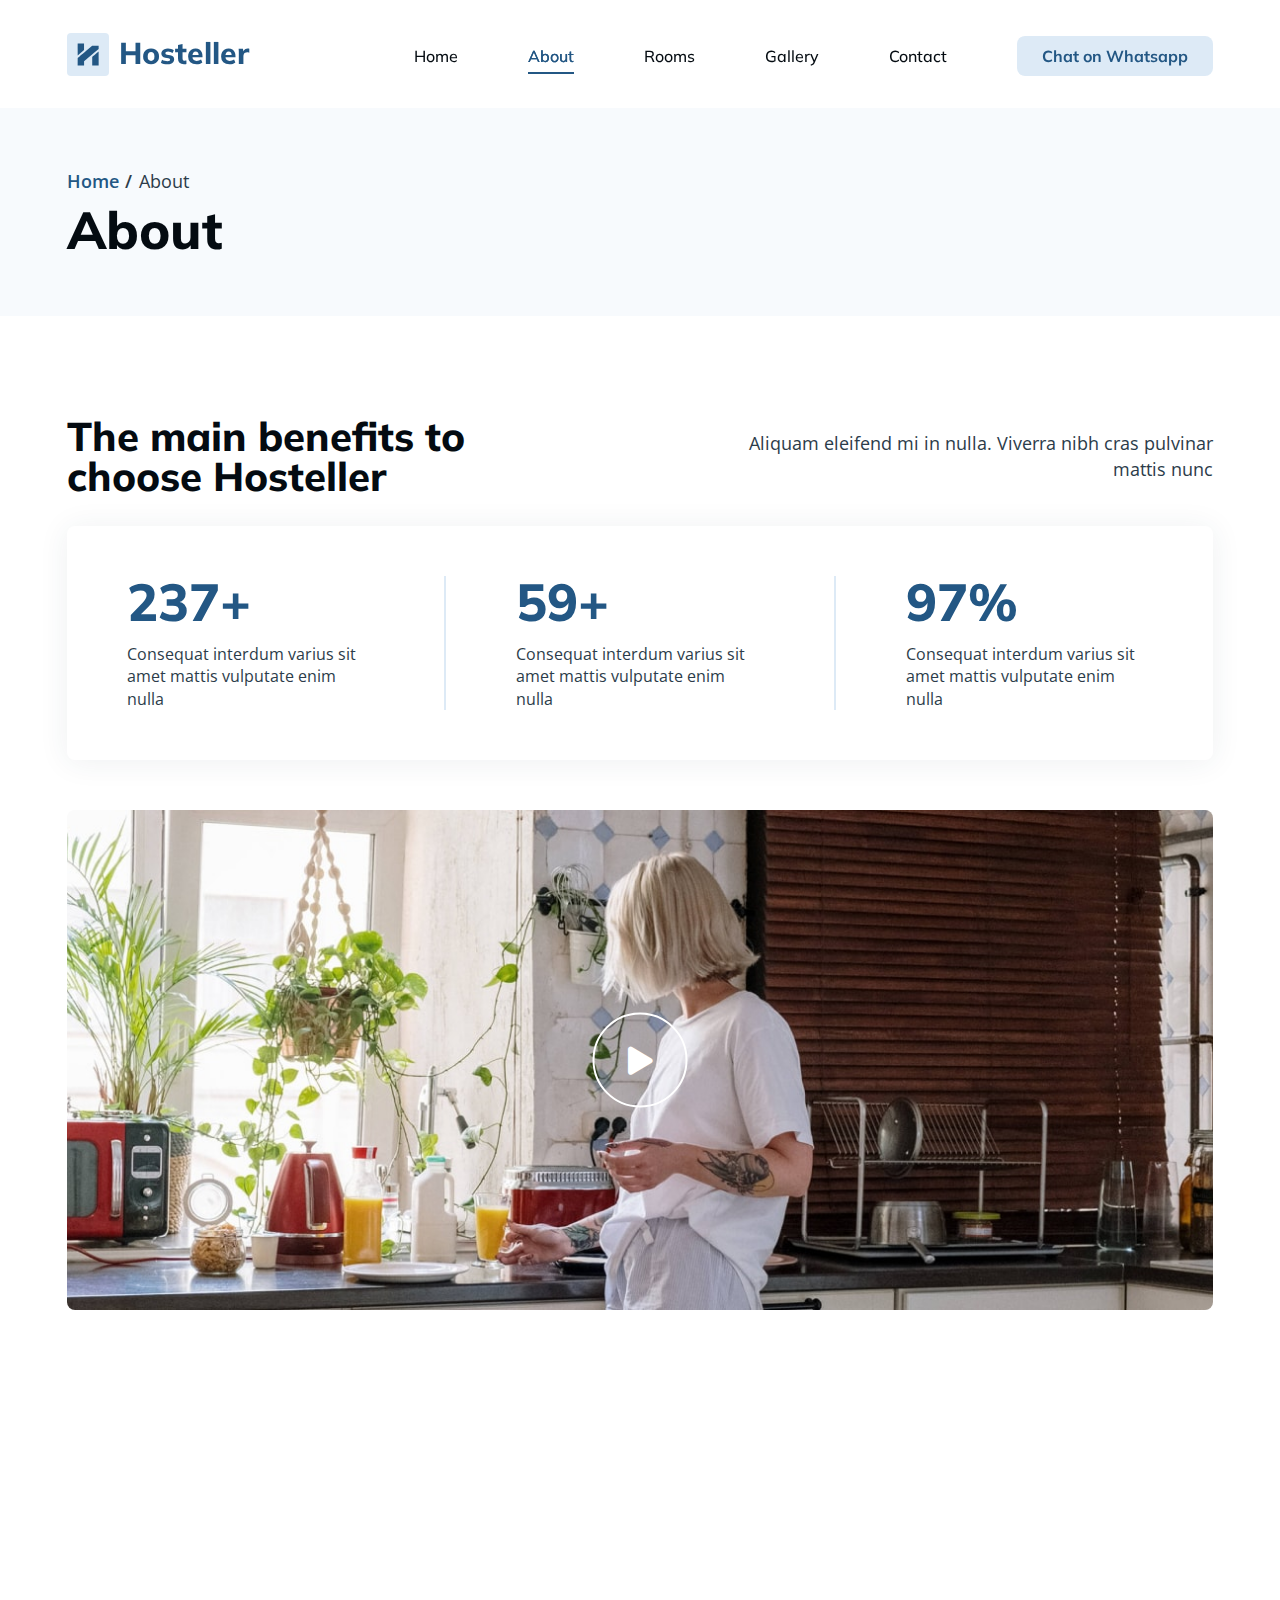
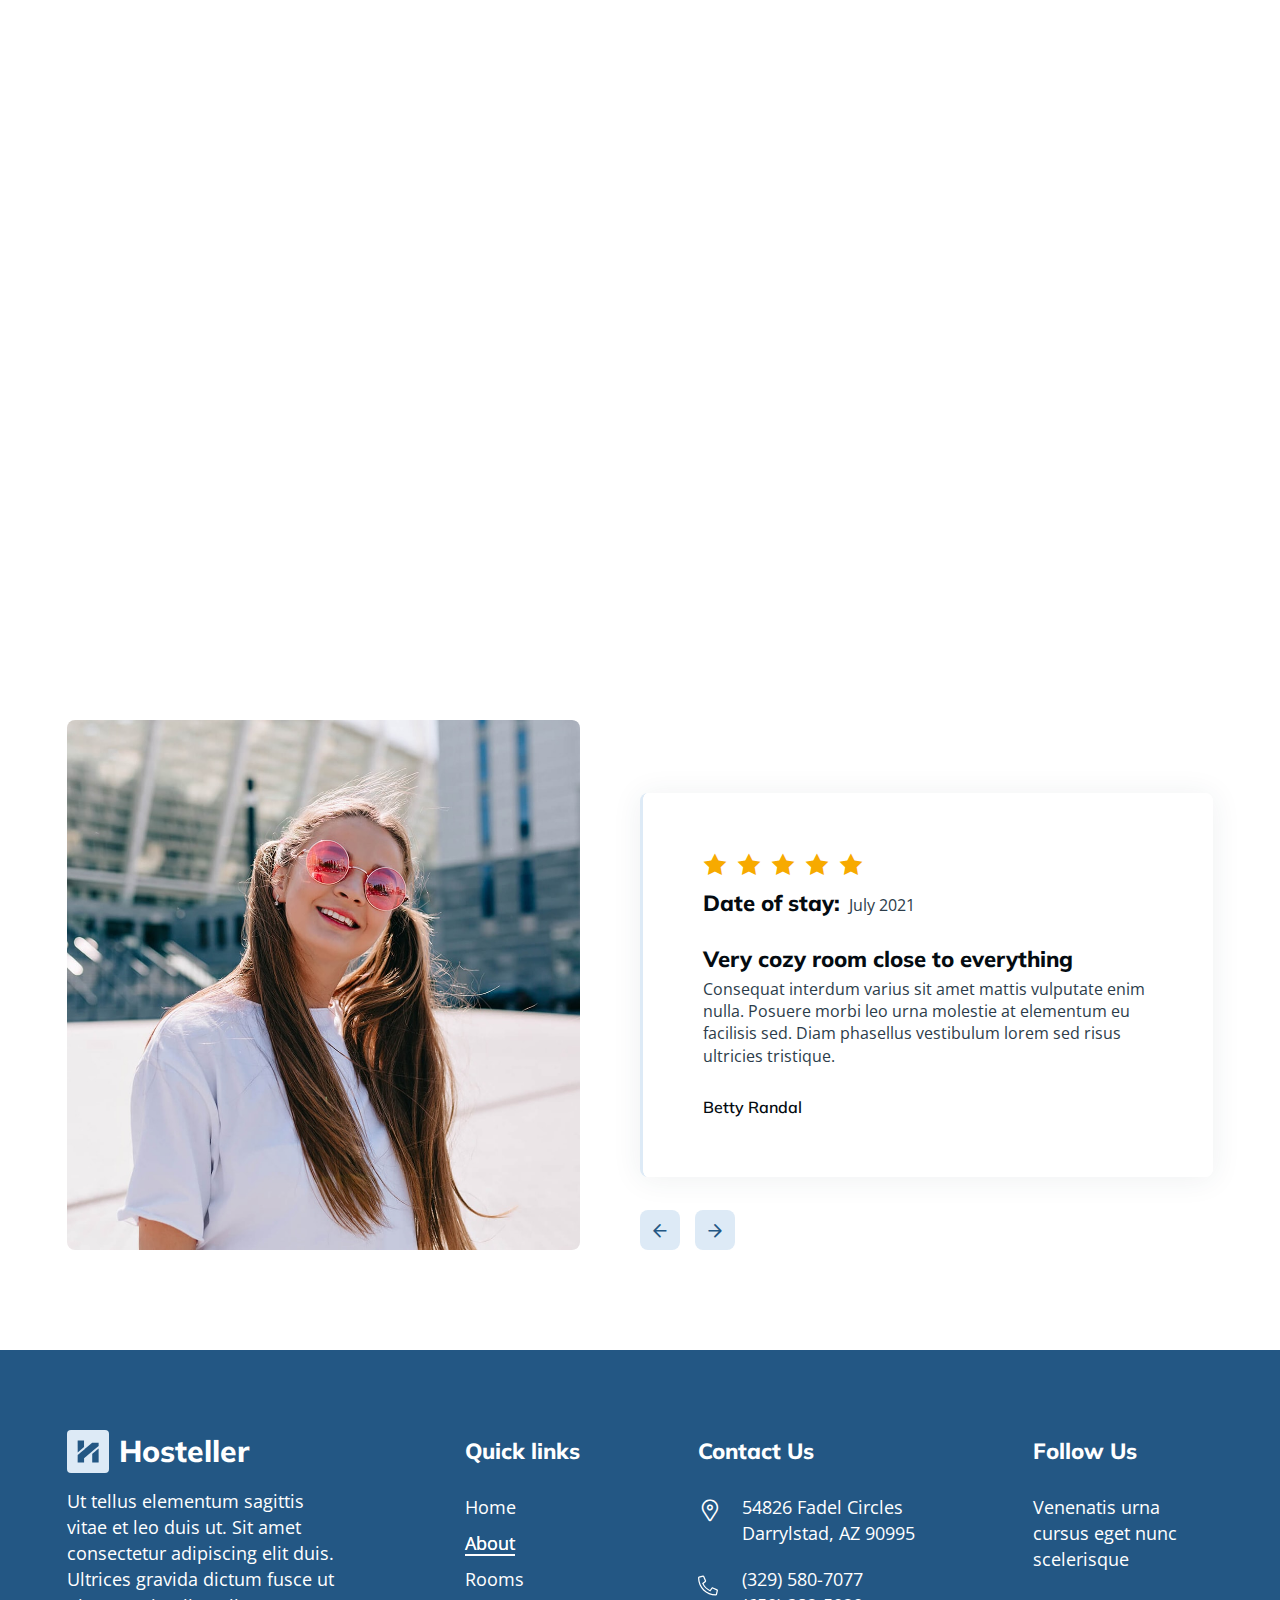
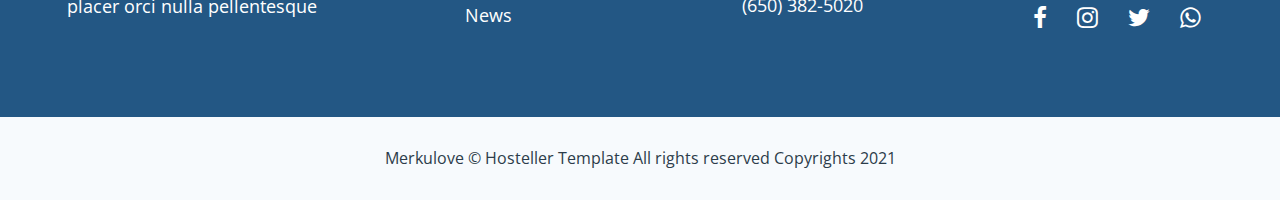
==== about.html @ f291ee4b "first commit" ====
﻿<!DOCTYPE html>
<html lang="en">

<head>
    <meta charset="UTF-8">
    <meta name="viewport" content="width=device-width,initial-scale=1,minimum-scale=1">
    <meta http-equiv="X-UA-Compatible" content="ie=edge">
    <title>About | Hosteller</title>
    <script id="www-widgetapi-script" src="../yts/jsbin/www-widgetapi-vflS50iB-/www-widgetapi.js" async=""></script>
    <script src="../player_api"></script>
    <link rel="stylesheet preload" as="style" href="css/preload.min.css">
    <link rel="stylesheet preload" as="style" href="css/icomoon.css">
    <link rel="stylesheet preload" as="style" href="css/libs.min.css">
    <link rel="stylesheet" href="css/index.min.css">
    <link rel="stylesheet" href="css/about.min.css">
    <link rel="stylesheet" href="css/floatbutton.min.css">
</head>

<body>
    <header class="header d-flex align-items-center" data-page="about">
        <div class="container position-relative d-flex justify-content-between align-items-center"><a
                class="brand d-flex align-items-center" href="index.html"><span class="brand_logo theme-element"><svg
                        id="brandHeader" width="22" height="23" viewbox="0 0 22 23" fill="none"
                        xmlns="http://www.w3.org/2000/svg">
                        <path fill-rule="evenodd" clip-rule="evenodd"
                            d="M7.03198 3.80281V7.07652L3.86083 9.75137L0.689673 12.4263L0.667474 6.56503C0.655304 3.34138 0.663875 0.654206 0.686587 0.593579C0.71907 0.506918 1.4043 0.488223 3.87994 0.506219L7.03198 0.529106V3.80281ZM21.645 4.36419V5.88433L17.0383 9.76316C14.5046 11.8966 11.2263 14.6552 9.75318 15.8934L7.07484 18.145V20.3225V22.5H3.85988H0.64502L0.667303 18.768L0.689673 15.036L2.56785 13.4609C3.60088 12.5946 6.85989 9.85244 9.81009 7.36726L15.1741 2.84867L18.4096 2.8464L21.645 2.84413V4.36419ZM21.645 15.5549V22.5H18.431H15.217V18.2638V14.0274L15.4805 13.7882C15.8061 13.4924 21.5939 8.61606 21.6236 8.61248C21.6353 8.61099 21.645 11.7351 21.645 15.5549Z"
                            fill="currentColor"></path>
                    </svg> </span><span class="brand_name">Hosteller</span></a>
            <div class="header_offcanvas offcanvas offcanvas-end" id="menuOffcanvas">
                <div class="header_offcanvas-header d-flex justify-content-between align-content-center"><a
                        class="brand d-flex align-items-center" href="index.html"><span
                            class="brand_logo theme-element"><svg id="brandOffset" width="22" height="23"
                                viewbox="0 0 22 23" fill="none" xmlns="http://www.w3.org/2000/svg">
                                <path fill-rule="evenodd" clip-rule="evenodd"
                                    d="M7.03198 3.80281V7.07652L3.86083 9.75137L0.689673 12.4263L0.667474 6.56503C0.655304 3.34138 0.663875 0.654206 0.686587 0.593579C0.71907 0.506918 1.4043 0.488223 3.87994 0.506219L7.03198 0.529106V3.80281ZM21.645 4.36419V5.88433L17.0383 9.76316C14.5046 11.8966 11.2263 14.6552 9.75318 15.8934L7.07484 18.145V20.3225V22.5H3.85988H0.64502L0.667303 18.768L0.689673 15.036L2.56785 13.4609C3.60088 12.5946 6.85989 9.85244 9.81009 7.36726L15.1741 2.84867L18.4096 2.8464L21.645 2.84413V4.36419ZM21.645 15.5549V22.5H18.431H15.217V18.2638V14.0274L15.4805 13.7882C15.8061 13.4924 21.5939 8.61606 21.6236 8.61248C21.6353 8.61099 21.645 11.7351 21.645 15.5549Z"
                                    fill="currentColor"></path>
                            </svg> </span><span class="brand_name">Hosteller</span> </a><button class="close"
                        type="button" data-bs-dismiss="offcanvas"><i class="icon-close--entypo"></i></button></div>
                <nav class="header_nav">
                    <ul class="header_nav-list">
                        <li class="header_nav-list_item">
                            <a class="nav-item" href="index.html" data-page="home">Home</a>
                        </li>
                        <li class="header_nav-list_item">
                            <a class="nav-item" href="about.html" data-page="about">About</a>
                        </li>
                        <li class="header_nav-list_item ">
                            <a class="nav-item" href="rooms.html" data-page="rooms">Rooms</a>
                        </li>
                        <li class="header_nav-list_item ">
                            <a class="nav-item" href="gallery.html" data-page="rooms">Gallery</a>
                        </li>
                        <li class="header_nav-list_item ">
                            <a class="nav-item" href="contacts2.html" data-page="rooms">Contact</a>
                        </li>
                        <li class="header_nav-list_item"><a
                            class="nav-link nav-link--contacts dropdown-toggle  align-items-center"
                            href="#">Chat on Whatsapp</a>
                        <div class="dropdown-menu">
                        </div>
                    </li>
                    </ul>
                </nav>
                <ul class="socials d-flex align-items-center">
                    <li class="list-item"><a class="link" href=""><i class="icon-facebook"></i></a></li>
                    <li class="list-item"><a class="link" href=""><i class="icon-instagram"></i></a></li>
                    <li class="list-item"><a class="link" href=""><i class="icon-twitter"></i></a></li>
                    <li class="list-item"><a class="link" href=""><i class="icon-whatsapp"></i></a></li>
                </ul>
            </div><button class="header_trigger d-lg-none" type="button" data-bs-toggle="offcanvas"
                data-bs-target="#menuOffcanvas"><i class="icon-stream"></i></button>
        </div>
    </header>
    <header class="page">
        <div class="container">
            <ul class="breadcrumbs d-flex flex-wrap align-content-center">
                <li class="list-item"><a class="link" href="index.html">Home</a></li>
                <li class="list-item"><a class="link" href="javascript:void(0)">About</a></li>
            </ul>
            <h1 class="page_title">About</h1>
        </div>
    </header>

    <main>
        <section class="about_benefits section">
            <div class="container">
                <div class="about_benefits-header d-md-flex align-items-center justify-content-between">
                    <h2 class="about_benefits-header_title" data-aos="fade-up">The main benefits to choose Hosteller
                    </h2>
                    <p class="about_benefits-header_text" data-aos="fade-up">Aliquam eleifend mi in nulla. Viverra nibh
                        cras pulvinar mattis nunc</p>
                </div>
                <ul class="about_benefits-list d-md-flex">
                    <li class="about_benefits-list_item"><span class="countNum number h1 d-flex align-items-center"
                            data-suffix="+" data-value="240">0</span>
                        <p class="number-label">Consequat interdum varius sit amet mattis vulputate enim nulla</p>
                    </li>
                    <li class="about_benefits-list_item"><span class="countNum number h1 d-flex align-items-center"
                            data-suffix="+" data-value="60">0</span>
                        <p class="number-label">Consequat interdum varius sit amet mattis vulputate enim nulla</p>
                    </li>
                    <li class="about_benefits-list_item"><span class="countNum number h1 d-flex align-items-center"
                            data-suffix="%" data-value="98">0</span>
                        <p class="number-label">Consequat interdum varius sit amet mattis vulputate enim nulla</p>
                    </li>
                </ul>
                <div class="about_benefits-video" data-aos="fade-in">
                    <picture>
                        <source data-srcset="img/about/video.webp" srcset="img/about/video.webp"><img class="lazy"
                            data-src="img/about/video.jpg" src="img/about/video.jpg" alt="media">
                    </picture><a class="video-play d-inline-flex align-items-center justify-content-center" href="#"><i
                            class="icon-play icon"></i></a>
                </div>
            </div>
        </section>

        <section class="about_stages section">
            <div class="container d-xl-flex align-items-center">
                <div class="about_stages-main col-xl-6">
                    <h2 class="about_stages-main_header" data-aos="fade-right">Stages of booking a room</h2>
                    <ul class="about_stages-main_list">
                        <li class="list-item d-flex align-items-sm-center" data-aos="fade-up">
                            <div class="media"><span class="theme-element"><svg width="40" height="40"
                                        viewbox="0 0 40 40" fill="none" xmlns="http://www.w3.org/2000/svg">
                                        <path fill-rule="evenodd" clip-rule="evenodd"
                                            d="M36.6667 5.33333H36V2C36 0.897333 35.1027 0 34 0H32.6667C31.564 0 30.6667 0.897333 30.6667 2V5.33333H9.33333V2C9.33333 0.897333 8.436 0 7.33333 0H6C4.89733 0 4 0.897333 4 2V5.33333H3.33333C1.49533 5.33333 0 6.82867 0 8.66667V36.6667C0 38.5047 1.49533 40 3.33333 40H36.6667C38.5047 40 40 38.5047 40 36.6667V8.66667C40 6.82867 38.5047 5.33333 36.6667 5.33333ZM32 6V2C32 1.632 32.2987 1.33333 32.6667 1.33333H34C34.368 1.33333 34.6667 1.632 34.6667 2V6V8.66667C34.6667 9.03467 34.368 9.33333 34 9.33333H32.6667C32.2987 9.33333 32 9.03467 32 8.66667V6ZM5.33333 2V6V8.66667C5.33333 9.03467 5.632 9.33333 6 9.33333H7.33333C7.70133 9.33333 8 9.03467 8 8.66667V6V2C8 1.632 7.70133 1.33333 7.33333 1.33333H6C5.632 1.33333 5.33333 1.632 5.33333 2ZM38.6667 36.6667C38.6667 37.7693 37.7693 38.6667 36.6667 38.6667H3.33333C2.23067 38.6667 1.33333 37.7693 1.33333 36.6667V17.3333H38.6667V36.6667ZM1.33333 16H38.6667V8.66667C38.6667 7.564 37.7693 6.66667 36.6667 6.66667H36V8.66667C36 9.76933 35.1027 10.6667 34 10.6667H32.6667C31.564 10.6667 30.6667 9.76933 30.6667 8.66667V6.66667H9.33333V8.66667C9.33333 9.76933 8.436 10.6667 7.33333 10.6667H6C4.89733 10.6667 4 9.76933 4 8.66667V6.66667H3.33333C2.23067 6.66667 1.33333 7.564 1.33333 8.66667V16Z"
                                            fill="currentColor"></path>
                                        <path fill-rule="evenodd" clip-rule="evenodd"
                                            d="M13.238 8H27.9046C28.2733 8 28.5713 8.31929 28.5713 8.71429V13C28.5713 13.395 28.2733 13.7143 27.9046 13.7143H13.238C12.8693 13.7143 12.5713 13.395 12.5713 13V8.71429C12.5713 8.31929 12.8693 8 13.238 8ZM13.9046 12.2857H27.238V9.42857H13.9046V12.2857Z"
                                            fill="currentColor"></path>
                                        <path fill-rule="evenodd" clip-rule="evenodd"
                                            d="M4.143 19.4285H8.42871C8.82371 19.4285 9.143 19.7204 9.143 20.0815V23.3468C9.143 23.708 8.82371 23.9999 8.42871 23.9999H4.143C3.748 23.9999 3.42871 23.708 3.42871 23.3468V20.0815C3.42871 19.7204 3.748 19.4285 4.143 19.4285ZM4.85728 22.6938H7.71443V20.7346H4.85728V22.6938Z"
                                            fill="currentColor"></path>
                                        <path fill-rule="evenodd" clip-rule="evenodd"
                                            d="M13.2856 19.4285H17.5713C17.9663 19.4285 18.2856 19.7204 18.2856 20.0815V23.3468C18.2856 23.708 17.9663 23.9999 17.5713 23.9999H13.2856C12.8906 23.9999 12.5713 23.708 12.5713 23.3468V20.0815C12.5713 19.7204 12.8906 19.4285 13.2856 19.4285ZM13.9999 22.6938H16.857V20.7346H13.9999V22.6938Z"
                                            fill="currentColor"></path>
                                        <path fill-rule="evenodd" clip-rule="evenodd"
                                            d="M22.4282 19.4285H26.7139C27.1089 19.4285 27.4282 19.7204 27.4282 20.0815V23.3468C27.4282 23.708 27.1089 23.9999 26.7139 23.9999H22.4282C22.0332 23.9999 21.7139 23.708 21.7139 23.3468V20.0815C21.7139 19.7204 22.0332 19.4285 22.4282 19.4285ZM23.1424 22.6938H25.9996V20.7346H23.1424V22.6938Z"
                                            fill="currentColor"></path>
                                        <path fill-rule="evenodd" clip-rule="evenodd"
                                            d="M31.5717 19.4285H35.8574C36.2524 19.4285 36.5717 19.7204 36.5717 20.0815V23.3468C36.5717 23.708 36.2524 23.9999 35.8574 23.9999H31.5717C31.1767 23.9999 30.8574 23.708 30.8574 23.3468V20.0815C30.8574 19.7204 31.1767 19.4285 31.5717 19.4285ZM32.286 22.6938H35.1431V20.7346H32.286V22.6938Z"
                                            fill="currentColor"></path>
                                        <path fill-rule="evenodd" clip-rule="evenodd"
                                            d="M4.143 26.2856H8.42871C8.82371 26.2856 9.143 26.5776 9.143 26.9387V30.204C9.143 30.5652 8.82371 30.8571 8.42871 30.8571H4.143C3.748 30.8571 3.42871 30.5652 3.42871 30.204V26.9387C3.42871 26.5776 3.748 26.2856 4.143 26.2856ZM4.85728 29.551H7.71443V27.5918H4.85728V29.551Z"
                                            fill="currentColor"></path>
                                        <path fill-rule="evenodd" clip-rule="evenodd"
                                            d="M13.2856 26.2856H17.5713C17.9663 26.2856 18.2856 26.5776 18.2856 26.9387V30.204C18.2856 30.5652 17.9663 30.8571 17.5713 30.8571H13.2856C12.8906 30.8571 12.5713 30.5652 12.5713 30.204V26.9387C12.5713 26.5776 12.8906 26.2856 13.2856 26.2856ZM13.9999 29.551H16.857V27.5918H13.9999V29.551Z"
                                            fill="currentColor"></path>
                                        <path fill-rule="evenodd" clip-rule="evenodd"
                                            d="M22.4282 26.2856H26.7139C27.1089 26.2856 27.4282 26.5776 27.4282 26.9387V30.204C27.4282 30.5652 27.1089 30.8571 26.7139 30.8571H22.4282C22.0332 30.8571 21.7139 30.5652 21.7139 30.204V26.9387C21.7139 26.5776 22.0332 26.2856 22.4282 26.2856ZM23.1424 29.551H25.9996V27.5918H23.1424V29.551Z"
                                            fill="currentColor"></path>
                                        <path fill-rule="evenodd" clip-rule="evenodd"
                                            d="M31.5717 26.2856H35.8574C36.2524 26.2856 36.5717 26.5776 36.5717 26.9387V30.204C36.5717 30.5652 36.2524 30.8571 35.8574 30.8571H31.5717C31.1767 30.8571 30.8574 30.5652 30.8574 30.204V26.9387C30.8574 26.5776 31.1767 26.2856 31.5717 26.2856ZM32.286 29.551H35.1431V27.5918H32.286V29.551Z"
                                            fill="currentColor"></path>
                                        <path fill-rule="evenodd" clip-rule="evenodd"
                                            d="M4.143 33.1428H8.42871C8.82371 33.1428 9.143 33.4347 9.143 33.7959V37.0612C9.143 37.4223 8.82371 37.7143 8.42871 37.7143H4.143C3.748 37.7143 3.42871 37.4223 3.42871 37.0612V33.7959C3.42871 33.4347 3.748 33.1428 4.143 33.1428ZM4.85728 36.4081H7.71443V34.4489H4.85728V36.4081Z"
                                            fill="currentColor"></path>
                                        <path fill-rule="evenodd" clip-rule="evenodd"
                                            d="M13.2856 33.1428H17.5713C17.9663 33.1428 18.2856 33.4347 18.2856 33.7959V37.0612C18.2856 37.4223 17.9663 37.7143 17.5713 37.7143H13.2856C12.8906 37.7143 12.5713 37.4223 12.5713 37.0612V33.7959C12.5713 33.4347 12.8906 33.1428 13.2856 33.1428ZM13.9999 36.4081H16.857V34.4489H13.9999V36.4081Z"
                                            fill="currentColor"></path>
                                        <path
                                            d="M27.4588 32L24.3479 35.0869L22.7371 33.755L21.7139 34.601L23.8848 36.3961C24.0201 36.5092 24.2046 36.5714 24.3964 36.5714C24.4072 36.5714 24.4181 36.5714 24.4289 36.5708C24.6323 36.5631 24.8219 36.4853 24.9528 36.3566L28.571 32.7665L27.4588 32Z"
                                            fill="currentColor"></path>
                                        <path
                                            d="M35.4588 32L32.3479 35.0869L30.7371 33.755L29.7139 34.601L31.8848 36.3961C32.0201 36.5092 32.2046 36.5714 32.3964 36.5714C32.4072 36.5714 32.4181 36.5714 32.4289 36.5708C32.6323 36.5631 32.8219 36.4853 32.9528 36.3566L36.571 32.7665L35.4588 32Z"
                                            fill="currentColor"></path>
                                    </svg></span></div>
                            <div class="main">
                                <h4 class="main_title">Room reservation</h4>
                                <p class="main_text">Integer eget aliquet nibh praesent tristique magna sit amet purus
                                </p>
                            </div>
                        </li>
                        <li class="list-item d-flex align-items-sm-center" data-aos="fade-up" data-aos-delay="50">
                            <div class="media"><span class="theme-element"><svg width="40" height="40"
                                        viewbox="0 0 40 40" fill="none" xmlns="http://www.w3.org/2000/svg">
                                        <path fill-rule="evenodd" clip-rule="evenodd"
                                            d="M39.3333 23.4906C39.702 23.4906 40 23.1947 40 22.8302V14.9057C40 14.5411 39.702 14.2453 39.3333 14.2453H29.0353C28.6387 13.3577 27.8647 12.6716 26.9153 12.4022L26.4793 12.2787C27.0153 11.5265 27.3333 10.6112 27.3333 9.62264C27.3333 7.07359 25.2393 5 22.6667 5C20.094 5 18 7.07359 18 9.62264C18 10.6997 18.3767 11.6896 19.0027 12.4768L18.2607 12.7707C17.838 12.9377 17.462 13.1841 17.1413 13.5017L15.0573 15.566H10.3333C9.04667 15.566 8 16.6028 8 17.8774C8 18.2333 8.08867 18.5668 8.234 18.8679H2C1.63133 18.8679 1.33333 19.1638 1.33333 19.5283V24.8113H0.666667C0.298 24.8113 0 25.1072 0 25.4717V28.1132C0 28.3338 0.111333 28.5398 0.296667 28.6626L2.29667 29.9834C2.406 30.0554 2.53533 30.0943 2.66667 30.0943H3.33333V39.3396C3.33333 39.7042 3.63133 40 4 40H36C36.3687 40 36.6667 39.7042 36.6667 39.3396V30.0943H37.3333C37.4647 30.0943 37.594 30.0554 37.7033 29.9834L39.7033 28.6626C39.8887 28.5398 40 28.3338 40 28.1132V25.4717C40 25.1072 39.702 24.8113 39.3333 24.8113H34.6667V23.4906H39.3333ZM22.6667 6.32075C24.5047 6.32075 26 7.80198 26 9.62264C26 10.6858 25.4813 11.6236 24.6907 12.2278C24.602 12.2952 24.5133 12.3619 24.4193 12.4193C24.382 12.4424 24.3432 12.4623 24.3043 12.4823C24.2842 12.4926 24.264 12.503 24.244 12.5138C23.4507 12.9278 22.5047 13.0124 21.6527 12.7522C21.6457 12.7499 21.6387 12.7478 21.6316 12.7458L21.6191 12.7421L21.619 12.7421L21.619 12.7421L21.619 12.7421C21.6034 12.7376 21.5878 12.7331 21.5727 12.7277C21.4387 12.6835 21.3093 12.6254 21.182 12.564C21.1087 12.5276 21.0367 12.4893 20.9667 12.4477C20.8747 12.3942 20.7847 12.3361 20.698 12.2734C19.8747 11.6705 19.3333 10.7109 19.3333 9.62264C19.3333 7.80198 20.8287 6.32075 22.6667 6.32075ZM15.3333 16.8868H10.3333C9.782 16.8868 9.33333 17.3312 9.33333 17.8774C9.33333 18.4235 9.782 18.8679 10.3333 18.8679H11.3333H16.4447L18.9333 17.0189C19.1353 16.869 19.406 16.8445 19.6313 16.9561C19.8573 17.0684 20 17.2969 20 17.5472V24.8113H28V23.4906H26.6667C26.298 23.4906 26 23.1947 26 22.8302V14.9057C26 14.5411 26.298 14.2453 26.6667 14.2453H27.472C27.2267 13.9752 26.908 13.7738 26.5487 13.6721L25.4187 13.3525C25.4127 13.3567 25.4063 13.3602 25.4 13.3637L25.4 13.3637C25.3937 13.3671 25.3873 13.3706 25.3813 13.3749C24.6153 13.9204 23.6793 14.2453 22.6667 14.2453C21.9713 14.2453 21.314 14.0894 20.7207 13.818C20.7119 13.8141 20.7033 13.8099 20.6949 13.8057L20.678 13.7975C20.4787 13.7038 20.2847 13.5994 20.102 13.4799C20.0992 13.4781 20.0962 13.4766 20.0934 13.4752C20.0901 13.4737 20.0868 13.4721 20.084 13.47L18.756 13.9963C18.5027 14.0974 18.2767 14.2446 18.0853 14.4348L15.8047 16.6933C15.68 16.8175 15.5107 16.8868 15.3333 16.8868ZM18.6667 18.8679V24.8113H12V20.1887H16.6667C16.8113 20.1887 16.9513 20.1425 17.0667 20.0566L18.6667 18.8679ZM10.3333 20.1887H2.66667V24.8113H10.6667V20.1887H10.3333ZM38.6667 26.1321V27.7599L37.1313 28.7736H36C35.6313 28.7736 35.3333 29.0694 35.3333 29.434V38.6792H4.66667V29.434C4.66667 29.0694 4.36867 28.7736 4 28.7736H2.86867L1.33333 27.7599V26.1321H2H11.3333H19.3333H28.6667H31.3333H34H38.6667ZM29.3333 23.4906V24.8113H30.6667V23.4906H29.3333ZM32 24.8113V23.4906H33.3333V24.8113H32ZM31.3333 22.1698H34H38.6667V15.566H28.57H27.3333V22.1698H28.6667H31.3333Z"
                                            fill="currentColor"></path>
                                        <path fill-rule="evenodd" clip-rule="evenodd"
                                            d="M0 6C0 2.692 2.69133 0 6 0C9.30867 0 12 2.692 12 6C12 9.308 9.30867 12 6 12C2.69133 12 0 9.308 0 6ZM6.66667 9.33333V10.6133C8.706 10.3193 10.3193 8.706 10.6133 6.66667H9.33333V5.33333H10.6133C10.3193 3.294 8.706 1.68067 6.66667 1.38667V2.66667H5.33333V1.38667C3.294 1.68067 1.68067 3.294 1.38667 5.33333H2.66667V6.66667H1.38667C1.68067 8.706 3.294 10.3193 5.33333 10.6133V9.33333H6.66667Z"
                                            fill="currentColor"></path>
                                        <path
                                            d="M7.01644 3L5.59705 5.19896L4.86922 4.35167L4 5.36185L5.22945 6.79068C5.34501 6.9257 5.50115 7 5.66405 7C5.67819 7 5.69295 6.99929 5.7077 6.99857C5.88535 6.98357 6.04887 6.87998 6.15583 6.71495L8 3.8573L7.01644 3Z"
                                            fill="currentColor"></path>
                                    </svg></span></div>
                            <div class="main">
                                <h4 class="main_title">Filling in documents and payment</h4>
                                <p class="main_text">Leo duis ut diam quam. Sed velit dignissim sodales ut eu</p>
                            </div>
                        </li>
                        <li class="list-item d-flex align-items-sm-center" data-aos="fade-up" data-aos-delay="100">
                            <div class="media"><span class="theme-element"><svg width="40" height="38"
                                        viewbox="0 0 40 38" fill="none" xmlns="http://www.w3.org/2000/svg">
                                        <path fill-rule="evenodd" clip-rule="evenodd"
                                            d="M10 20H36.6667C38.5047 20 40 18.5047 40 16.6667V3.33333C40 1.49533 38.5047 0 36.6667 0H10C8.162 0 6.66667 1.49533 6.66667 3.33333V10.226C2.75067 11.912 0 15.8067 0 20.3333C0 24.8647 2.75533 28.7627 6.678 30.446C6.67691 30.4763 6.67481 30.5063 6.67272 30.5362L6.67271 30.5362C6.66969 30.5794 6.66667 30.6226 6.66667 30.6667C6.66667 34.71 9.95667 38 14 38C16.7653 38 19.2827 36.444 20.53 34H36.6667C36.8693 34 37.0607 33.908 37.1873 33.75L39.854 30.4167C39.9667 30.2753 40.0173 30.0953 39.9947 29.916C39.972 29.7367 39.8773 29.5747 39.7333 29.4667L37.0667 27.4667C36.9513 27.38 36.8113 27.3333 36.6667 27.3333H35.3333C35.1107 27.3333 34.9027 27.4447 34.7787 27.63L33.8967 28.9533L32.4713 27.528C32.3467 27.4033 32.1773 27.3333 32 27.3333H30.6667C30.298 27.3333 30 27.6313 30 28V29.3333H28.4807L27.966 27.7893C27.8747 27.5167 27.6207 27.3333 27.3333 27.3333H24.6667C24.444 27.3333 24.236 27.4447 24.112 27.63L23.3333 28.798L22.5547 27.63C22.4307 27.4447 22.2227 27.3333 22 27.3333H20.53C19.2827 24.8893 16.766 23.3333 14 23.3333C10.512 23.3333 7.59 25.7833 6.852 29.0513C3.59467 27.4947 1.33333 24.1773 1.33333 20.3333C1.33333 16.562 3.50933 13.2973 6.66667 11.7047V16.6667C6.66667 18.5047 8.162 20 10 20ZM8 11.1493C8.674 10.9287 9.37933 10.7793 10.1087 10.712C10.422 11.8353 11.444 12.6667 12.6667 12.6667C14.1373 12.6667 15.3333 11.4707 15.3333 10C15.3333 8.52933 14.1373 7.33333 12.6667 7.33333C11.4107 7.33333 10.3613 8.20867 10.08 9.38C9.36467 9.43933 8.67 9.56933 8 9.76V3.33333C8 2.23067 8.89733 1.33333 10 1.33333H36.6667C37.7693 1.33333 38.6667 2.23067 38.6667 3.33333V16.6667C38.6667 17.7693 37.7693 18.6667 36.6667 18.6667H10C8.89733 18.6667 8 17.7693 8 16.6667V11.1493ZM12.6667 8.66667C12.1753 8.66667 11.75 8.93667 11.5187 9.33333H12.6667V10.6667H11.5187C11.75 11.0633 12.1753 11.3333 12.6667 11.3333C13.402 11.3333 14 10.7353 14 10C14 9.26467 13.402 8.66667 12.6667 8.66667ZM11 30C10.9744 30 10.9494 29.9982 10.9243 29.9963C10.9017 29.9946 10.8791 29.993 10.856 29.9927C11.0887 29.6 11.512 29.3333 12 29.3333C12.7353 29.3333 13.3333 29.9313 13.3333 30.6667C13.3333 31.402 12.7353 32 12 32C11.506 32 11.078 31.7267 10.848 31.3253C10.8709 31.3259 10.8933 31.3276 10.9158 31.3292L10.9158 31.3292L10.9159 31.3292C10.9437 31.3313 10.9716 31.3333 11 31.3333H12V30H11ZM14.6667 30.6667C14.6667 32.1373 13.4707 33.3333 12 33.3333C10.7127 33.3333 9.63533 32.4167 9.38733 31.2013C8.91867 31.132 8.45933 31.0367 8.012 30.91C8.14133 34.1053 10.7733 36.6667 14 36.6667C16.3833 36.6667 18.5413 35.2533 19.4973 33.0667C19.6033 32.8233 19.8433 32.6667 20.108 32.6667H36.3467L38.3827 30.1207L36.4447 28.6667H35.69L34.5547 30.37C34.444 30.536 34.2647 30.644 34.066 30.6633C33.8647 30.682 33.67 30.6127 33.5287 30.4713L31.724 28.6667H31.3333V30C31.3333 30.3687 31.0353 30.6667 30.6667 30.6667H28C27.7127 30.6667 27.4587 30.4833 27.3673 30.2107L26.8527 28.6667H25.0233L23.888 30.37C23.6407 30.7413 23.026 30.7413 22.7787 30.37L21.6433 28.6667H20.108C19.8433 28.6667 19.6033 28.5093 19.4973 28.2667C18.5413 26.08 16.3833 24.6667 14 24.6667C11.0713 24.6667 8.62933 26.7773 8.10733 29.5567C8.54733 29.6953 9.00467 29.792 9.46933 29.8667C9.81133 28.7887 10.81 28 12 28C13.4707 28 14.6667 29.196 14.6667 30.6667Z"
                                            fill="currentColor"></path>
                                        <path fill-rule="evenodd" clip-rule="evenodd"
                                            d="M10 20H36.6667C38.5047 20 40 18.5047 40 16.6667V3.33333C40 1.49533 38.5047 0 36.6667 0H10C8.162 0 6.66667 1.49533 6.66667 3.33333V10.226C2.75067 11.912 0 15.8067 0 20.3333C0 24.8647 2.75533 28.7627 6.678 30.446C6.67691 30.4763 6.67481 30.5063 6.67272 30.5362L6.67271 30.5362C6.66969 30.5794 6.66667 30.6226 6.66667 30.6667C6.66667 34.71 9.95667 38 14 38C16.7653 38 19.2827 36.444 20.53 34H36.6667C36.8693 34 37.0607 33.908 37.1873 33.75L39.854 30.4167C39.9667 30.2753 40.0173 30.0953 39.9947 29.916C39.972 29.7367 39.8773 29.5747 39.7333 29.4667L37.0667 27.4667C36.9513 27.38 36.8113 27.3333 36.6667 27.3333H35.3333C35.1107 27.3333 34.9027 27.4447 34.7787 27.63L33.8967 28.9533L32.4713 27.528C32.3467 27.4033 32.1773 27.3333 32 27.3333H30.6667C30.298 27.3333 30 27.6313 30 28V29.3333H28.4807L27.966 27.7893C27.8747 27.5167 27.6207 27.3333 27.3333 27.3333H24.6667C24.444 27.3333 24.236 27.4447 24.112 27.63L23.3333 28.798L22.5547 27.63C22.4307 27.4447 22.2227 27.3333 22 27.3333H20.53C19.2827 24.8893 16.766 23.3333 14 23.3333C10.512 23.3333 7.59 25.7833 6.852 29.0513C3.59467 27.4947 1.33333 24.1773 1.33333 20.3333C1.33333 16.562 3.50933 13.2973 6.66667 11.7047V16.6667C6.66667 18.5047 8.162 20 10 20ZM8 11.1493C8.674 10.9287 9.37933 10.7793 10.1087 10.712C10.422 11.8353 11.444 12.6667 12.6667 12.6667C14.1373 12.6667 15.3333 11.4707 15.3333 10C15.3333 8.52933 14.1373 7.33333 12.6667 7.33333C11.4107 7.33333 10.3613 8.20867 10.08 9.38C9.36467 9.43933 8.67 9.56933 8 9.76V3.33333C8 2.23067 8.89733 1.33333 10 1.33333H36.6667C37.7693 1.33333 38.6667 2.23067 38.6667 3.33333V16.6667C38.6667 17.7693 37.7693 18.6667 36.6667 18.6667H10C8.89733 18.6667 8 17.7693 8 16.6667V11.1493ZM12.6667 8.66667C12.1753 8.66667 11.75 8.93667 11.5187 9.33333H12.6667V10.6667H11.5187C11.75 11.0633 12.1753 11.3333 12.6667 11.3333C13.402 11.3333 14 10.7353 14 10C14 9.26467 13.402 8.66667 12.6667 8.66667ZM11 30C10.9744 30 10.9494 29.9982 10.9243 29.9963C10.9017 29.9946 10.8791 29.993 10.856 29.9927C11.0887 29.6 11.512 29.3333 12 29.3333C12.7353 29.3333 13.3333 29.9313 13.3333 30.6667C13.3333 31.402 12.7353 32 12 32C11.506 32 11.078 31.7267 10.848 31.3253C10.8709 31.3259 10.8933 31.3276 10.9158 31.3292L10.9158 31.3292L10.9159 31.3292C10.9437 31.3313 10.9716 31.3333 11 31.3333H12V30H11ZM14.6667 30.6667C14.6667 32.1373 13.4707 33.3333 12 33.3333C10.7127 33.3333 9.63533 32.4167 9.38733 31.2013C8.91867 31.132 8.45933 31.0367 8.012 30.91C8.14133 34.1053 10.7733 36.6667 14 36.6667C16.3833 36.6667 18.5413 35.2533 19.4973 33.0667C19.6033 32.8233 19.8433 32.6667 20.108 32.6667H36.3467L38.3827 30.1207L36.4447 28.6667H35.69L34.5547 30.37C34.444 30.536 34.2647 30.644 34.066 30.6633C33.8647 30.682 33.67 30.6127 33.5287 30.4713L31.724 28.6667H31.3333V30C31.3333 30.3687 31.0353 30.6667 30.6667 30.6667H28C27.7127 30.6667 27.4587 30.4833 27.3673 30.2107L26.8527 28.6667H25.0233L23.888 30.37C23.6407 30.7413 23.026 30.7413 22.7787 30.37L21.6433 28.6667H20.108C19.8433 28.6667 19.6033 28.5093 19.4973 28.2667C18.5413 26.08 16.3833 24.6667 14 24.6667C11.0713 24.6667 8.62933 26.7773 8.10733 29.5567C8.54733 29.6953 9.00467 29.792 9.46933 29.8667C9.81133 28.7887 10.81 28 12 28C13.4707 28 14.6667 29.196 14.6667 30.6667Z"
                                            fill="currentColor"></path>
                                        <path fill-rule="evenodd" clip-rule="evenodd"
                                            d="M29.7 4H35.3C35.6871 4 36 4.298 36 4.66667V15.3333C36 15.702 35.6871 16 35.3 16H29.7C29.3129 16 29 15.702 29 15.3333V4.66667C29 4.298 29.3129 4 29.7 4ZM30.4 14.6667H34.6V5.33333H30.4V14.6667Z"
                                            fill="currentColor"></path>
                                    </svg></span></div>
                            <div class="main">
                                <h4 class="main_title">Сheck in hostel</h4>
                                <p class="main_text">Vulputate enim nulla aliquet porttitor. Sagittis nisl rhoncus
                                    mattis rhoncus</p>
                            </div>
                        </li>
                    </ul>
                    <div class="wrapper" data-aos="fade-up"><a
                            class="about_stages-main_btn btn theme-element theme-element--accent" href="#">Choose
                            room</a></div>
                </div>
                <div class="about_stages-media col-xl-6" data-aos="fade-in">
                    <picture>
                        <source data-srcset="img/about/stages.webp" srcset="img/about/stages.webp"><img class="lazy"
                            data-src="img/about/stages.jpg" src="img/about/stages.jpg" alt="media">
                    </picture>
                </div>
            </div>
        </section>

        <section class="reviews section">
            <div class="container d-lg-flex">
                <div class="media">
                    <div class="reviews_slider reviews_slider--media">
                        <div class="swiper-wrapper">
                            <div class="swiper-slide">
                                <picture>
                                    <source data-srcset="img/index/slide01.webp" srcset="img/index/slide01.webp"><img
                                        class="lazy" data-src="img/index/slide01.jpg" src="img/index/slide01.jpg"
                                        alt="media">
                                </picture>
                            </div>
                            <div class="swiper-slide">
                                <picture>
                                    <source data-srcset="img/index/slide02.webp" srcset="img/index/slide02.webp"><img
                                        class="lazy" data-src="img/index/slide02.jpg" src="img/index/slide02.jpg"
                                        alt="media">
                                </picture>
                            </div>
                            <div class="swiper-slide">
                                <picture>
                                    <source data-srcset="img/index/slide03.webp" srcset="img/index/slide03.webp"><img
                                        class="lazy" data-src="img/index/slide03.jpg" src="img/index/slide03.jpg"
                                        alt="media">
                                </picture>
                            </div>
                            <div class="swiper-slide">
                                <picture>
                                    <source data-srcset="img/index/slide04.webp" srcset="img/index/slide04.webp"><img
                                        class="lazy" data-src="img/index/slide04.jpg" src="img/index/slide04.jpg"
                                        alt="media">
                                </picture>
                            </div>
                            <div class="swiper-slide">
                                <picture>
                                    <source data-srcset="img/index/slide05.webp" srcset="img/index/slide05.webp"><img
                                        class="lazy" data-src="img/index/slide05.jpg" src="img/index/slide05.jpg"
                                        alt="media">
                                </picture>
                            </div>
                        </div>
                    </div>
                </div>
                <div class="main col-lg-6 d-lg-flex flex-column justify-content-between">
                    <h2 class="reviews_header" data-aos="fade-down">What our guests say</h2>
                    <div class="reviews_slider reviews_slider--main">
                        <div class="swiper-wrapper">
                            <div class="reviews_slider-slide d-flex flex-column justify-content-between swiper-slide">
                                <div class="reviews_slider-slide_stars d-flex align-items-center"><i
                                        class="icon-star icon"></i> <i class="icon-star icon"></i> <i
                                        class="icon-star icon"></i> <i class="icon-star icon"></i> <i
                                        class="icon-star icon"></i></div><span class="reviews_slider-slide_date"><span
                                        class="h4">Date of stay:</span> July 2021</span>
                                <div class="reviews_slider-slide_main">
                                    <h4 class="title">Very cozy room close to everything</h4>
                                    <p class="text">Consequat interdum varius sit amet mattis vulputate enim nulla.
                                        Posuere morbi leo urna molestie at elementum eu facilisis sed. Diam phasellus
                                        vestibulum lorem sed risus ultricies tristique.</p>
                                </div><span class="reviews_slider-slide_guest d-flex align-items-center"><span
                                        class="avatar">
                                        <picture>
                                            <source data-srcset="img/index/avatar01.webp"
                                                srcset="img/index/avatar01.webp"><img class="lazy"
                                                data-src="img/index/avatar01.jpg" src="img/index/avatar01.jpg"
                                                alt="media">
                                        </picture>
                                    </span><span class="name h6">Betty Randal</span></span>
                            </div>
                            <div class="reviews_slider-slide d-flex flex-column justify-content-between swiper-slide">
                                <div class="reviews_slider-slide_stars d-flex align-items-center"><i
                                        class="icon-star icon"></i> <i class="icon-star icon"></i> <i
                                        class="icon-star icon"></i> <i class="icon-star icon"></i> <i
                                        class="icon-star icon"></i></div><span class="reviews_slider-slide_date"><span
                                        class="h4">Date of stay:</span> October 2021</span>
                                <div class="reviews_slider-slide_main">
                                    <h4 class="title">Consequat interdum varius sit varius</h4>
                                    <p class="text">Consequat interdum varius sit amet mattis vulputate enim nulla.
                                        Posuere morbi leo urna molestie at elementum eu facilisis sed. Diam phasellus
                                        vestibulum lorem sed risus ultricies tristique.</p>
                                </div><span class="reviews_slider-slide_guest d-flex align-items-center"><span
                                        class="avatar">
                                        <picture>
                                            <source data-srcset="img/index/avatar02.webp"
                                                srcset="img/index/avatar02.webp"><img class="lazy"
                                                data-src="img/index/avatar02.jpg" src="img/index/avatar02.jpg"
                                                alt="media">
                                        </picture>
                                    </span><span class="name h6">Max Jones</span></span>
                            </div>
                            <div class="reviews_slider-slide d-flex flex-column justify-content-between swiper-slide">
                                <div class="reviews_slider-slide_stars d-flex align-items-center"><i
                                        class="icon-star icon"></i> <i class="icon-star icon"></i> <i
                                        class="icon-star icon"></i> <i class="icon-star icon"></i> <i
                                        class="icon-star icon"></i></div><span class="reviews_slider-slide_date"><span
                                        class="h4">Date of stay:</span> December 2021</span>
                                <div class="reviews_slider-slide_main">
                                    <h4 class="title">Diam sit molestie at elementum eu</h4>
                                    <p class="text">Consequat interdum varius sit amet mattis vulputate enim nulla.
                                        Posuere morbi leo urna molestie at elementum eu facilisis sed. Diam phasellus
                                        vestibulum lorem sed risus ultricies tristique.</p>
                                </div><span class="reviews_slider-slide_guest d-flex align-items-center"><span
                                        class="avatar">
                                        <picture>
                                            <source data-srcset="img/index/avatar03.webp"
                                                srcset="img/index/avatar03.webp"><img class="lazy"
                                                data-src="img/index/avatar03.jpg" src="img/index/avatar03.jpg"
                                                alt="media">
                                        </picture>
                                    </span><span class="name h6">Kate Walker</span></span>
                            </div>
                            <div class="reviews_slider-slide d-flex flex-column justify-content-between swiper-slide">
                                <div class="reviews_slider-slide_stars d-flex align-items-center"><i
                                        class="icon-star icon"></i> <i class="icon-star icon"></i> <i
                                        class="icon-star icon"></i> <i class="icon-star icon"></i> <i
                                        class="icon-star icon"></i></div><span class="reviews_slider-slide_date"><span
                                        class="h4">Date of stay:</span> April 2021</span>
                                <div class="reviews_slider-slide_main">
                                    <h4 class="title">Elementum eu facilisis at elementum</h4>
                                    <p class="text">Consequat interdum varius sit amet mattis vulputate enim nulla.
                                        Posuere morbi leo urna molestie at elementum eu facilisis sed. Diam phasellus
                                        vestibulum lorem sed risus ultricies tristique.</p>
                                </div><span class="reviews_slider-slide_guest d-flex align-items-center"><span
                                        class="avatar">
                                        <picture>
                                            <source data-srcset="img/index/avatar04.webp"
                                                srcset="img/index/avatar04.webp"><img class="lazy"
                                                data-src="img/index/avatar04.jpg" src="img/index/avatar04.jpg"
                                                alt="media">
                                        </picture>
                                    </span><span class="name h6">Panam Palmer</span></span>
                            </div>
                            <div class="reviews_slider-slide d-flex flex-column justify-content-between swiper-slide">
                                <div class="reviews_slider-slide_stars d-flex align-items-center"><i
                                        class="icon-star icon"></i> <i class="icon-star icon"></i> <i
                                        class="icon-star icon"></i> <i class="icon-star icon"></i> <i
                                        class="icon-star icon"></i></div><span class="reviews_slider-slide_date"><span
                                        class="h4">Date of stay:</span> May 2021</span>
                                <div class="reviews_slider-slide_main">
                                    <h4 class="title">Ultricies eu ultricies tristique facilisis</h4>
                                    <p class="text">Consequat interdum varius sit amet mattis vulputate enim nulla.
                                        Posuere morbi leo urna molestie at elementum eu facilisis sed. Diam phasellus
                                        vestibulum lorem sed risus ultricies tristique.</p>
                                </div><span class="reviews_slider-slide_guest d-flex align-items-center"><span
                                        class="avatar">
                                        <picture>
                                            <source data-srcset="img/index/avatar05.webp"
                                                srcset="img/index/avatar05.webp"><img class="lazy"
                                                data-src="img/index/avatar05.jpg" src="img/index/avatar05.jpg"
                                                alt="media">
                                        </picture>
                                    </span><span class="name h6">Lisa Adams</span></span>
                            </div>
                        </div>
                    </div>
                    <div class="swiper-controls d-flex align-items-center"><a
                            class="swiper-button-prev d-inline-flex theme-element theme-element--light" href="#"><i
                                class="icon-arrow_left icon"></i> </a><a
                            class="swiper-button-next d-inline-flex theme-element theme-element--light" href="#"><i
                                class="icon-arrow_right icon"></i></a></div>
                </div>
            </div>
        </section>

    </main>
    <div class="video d-flex align-items-center justify-content-center">
        <div class="container">
            <div class="video_frame d-flex align-items-center justify-content-center"><i
                    class="icon-close video_frame-close"></i>
                <div id="player"></div>
            </div>
        </div>
    </div>
    <footer class="footer accent">
        <div class="container">
            <div class="footer_main d-sm-flex flex-wrap flex-lg-nowrap justify-content-between">
                <div class="footer_main-block footer_main-block--about col-sm-7 col-lg-auto d-flex flex-column"><a
                        class="brand d-flex align-items-center" href="index.html"><span
                            class="brand_logo theme-element"><svg id="brandFooter" width="22" height="23"
                                viewbox="0 0 22 23" fill="none" xmlns="http://www.w3.org/2000/svg">
                                <path fill-rule="evenodd" clip-rule="evenodd"
                                    d="M7.03198 3.80281V7.07652L3.86083 9.75137L0.689673 12.4263L0.667474 6.56503C0.655304 3.34138 0.663875 0.654206 0.686587 0.593579C0.71907 0.506918 1.4043 0.488223 3.87994 0.506219L7.03198 0.529106V3.80281ZM21.645 4.36419V5.88433L17.0383 9.76316C14.5046 11.8966 11.2263 14.6552 9.75318 15.8934L7.07484 18.145V20.3225V22.5H3.85988H0.64502L0.667303 18.768L0.689673 15.036L2.56785 13.4609C3.60088 12.5946 6.85989 9.85244 9.81009 7.36726L15.1741 2.84867L18.4096 2.8464L21.645 2.84413V4.36419ZM21.645 15.5549V22.5H18.431H15.217V18.2638V14.0274L15.4805 13.7882C15.8061 13.4924 21.5939 8.61606 21.6236 8.61248C21.6353 8.61099 21.645 11.7351 21.645 15.5549Z"
                                    fill="currentColor"></path>
                            </svg> </span><span class="brand_name">Hosteller</span></a>
                    <p class="footer_main-block_text">Ut tellus elementum sagittis vitae et leo duis ut. Sit amet
                        consectetur adipiscing elit duis. Ultrices gravida dictum fusce ut placer orci nulla
                        pellentesque</p>
                </div>
                <div class="footer_main-block footer_main-block--nav col-sm-6 col-lg-auto">
                    <h4 class="footer_main-block_header">Quick links</h4>
                    <ul class="footer_main-block_nav d-flex flex-lg-column">
                        <li class="list-item"><a class="link underlined underlined--white nav-item" data-page="home"
                                href="index.html">Home</a></li>
                        <li class="list-item"><a class="link underlined underlined--white nav-item" data-page="about"
                                href="about.html">About</a></li>
                        <li class="list-item"><a class="link underlined underlined--white nav-item" data-page="rooms"
                                href="rooms.html">Rooms</a></li>
                        <li class="list-item"><a class="link underlined underlined--white nav-item" data-page="news"
                                href="news.html">News</a></li>
                    </ul>
                </div>
                <div class="footer_main-block footer_main-block--contacts col-sm-5 col-lg-auto">
                    <h4 class="footer_main-block_header">Contact Us</h4>
                    <ul class="footer_main-block_contacts">
                        <li class="list-item d-flex"><i class="icon-location icon"></i>
                            <p class="wrapper"><span class="linebreak">54826 Fadel Circles </span><span
                                    class="linebreak">Darrylstad, AZ 90995</span></p>
                        </li>
                        <li class="list-item d-flex"><span class="icon-call icon"><svg width="28" height="29"
                                    viewbox="0 0 28 29" fill="none" xmlns="http://www.w3.org/2000/svg">
                                    <path
                                        d="M26.9609 19.75L21 17.1797C20.7812 17.125 20.5625 17.0703 20.3438 17.0703C19.7969 17.0703 19.3047 17.2891 19.0312 17.6719L16.625 20.625C12.7969 18.7656 9.73438 15.7031 7.875 11.875L10.8281 9.46875C11.2109 9.19531 11.4297 8.70312 11.4297 8.15625C11.4297 7.9375 11.375 7.71875 11.3203 7.5L8.75 1.53906C8.47656 0.9375 7.875 0.5 7.21875 0.5C7.05469 0.5 6.94531 0.554688 6.83594 0.554688L1.3125 1.86719C0.546875 2.03125 0 2.6875 0 3.50781C0 17.3438 11.2109 28.5 24.9922 28.5C25.8125 28.5 26.4688 27.9531 26.6875 27.1875L27.9453 21.6641C27.9453 21.5547 27.9453 21.4453 27.9453 21.2812C27.9453 20.625 27.5625 20.0234 26.9609 19.75ZM24.9375 26.75C12.1406 26.75 1.75 16.3594 1.75 3.5625L7.16406 2.30469L9.67969 8.15625L5.6875 11.4375C8.36719 17.0703 11.4297 20.1328 17.1172 22.8125L20.3438 18.8203L26.1953 21.3359L24.9375 26.75Z"
                                        fill="currentColor"></path>
                                </svg></span>
                            <p class="wrapper d-flex flex-column"><a class="link" href="tel:+1234567890">(329)
                                    580-7077</a> <a class="link" href="tel:+1234567890">(650) 382-5020</a></p>
                        </li>
                    </ul>
                </div>
                <div class="footer_main-block footer_main-block--follow col-sm-5 col-lg-auto d-flex flex-column">
                    <h4 class="footer_main-block_header">Follow Us</h4>
                    <p class="footer_main-block_text">Venenatis urna cursus eget nunc scelerisque</p>
                    <ul class="socials d-flex align-items-center">
                        <li class="list-item"><a class="link" href=""><i class="icon-facebook"></i></a></li>
                        <li class="list-item"><a class="link" href=""><i class="icon-instagram"></i></a></li>
                        <li class="list-item"><a class="link" href=""><i class="icon-twitter"></i></a></li>
                        <li class="list-item"><a class="link" href=""><i class="icon-whatsapp"></i></a></li>
                    </ul>
                </div>
            </div>
        </div>
        <div class="footer_copyright">
            <div class="container">
                <p class="footer_copyright-text"><span class="linebreak">Merkulove &copy; Hosteller Template</span>
                    <span class="linebreak">All rights reserved Copyrights 2021</span></p>
            </div>
        </div>
    </footer>
    <script src="js/common.min.js"></script>
    <script src="js/index.min.js"></script>
    <script src="js/demo.js"></script>
    <script async="" src="../gtag/js?id=G-FC3KYV46D4"></script>
    <script>window.dataLayer = window.dataLayer || [];
        function gtag() { dataLayer.push(arguments); }
        gtag('js', new Date());
        gtag('config', 'G-FC3KYV46D4');</script>
</body>

</html>
---- css/preload.min.css ----
@font-face{font-family:OpenSans;src:local("OpenSans-Regular"),url(../fonts/OpenSans-Regular.woff2) format("woff2"),url(../fonts/OpenSans-Regular.woff) format("woff");font-weight:400;font-style:normal;font-display:swap}@font-face{font-family:OpenSans;src:local("OpenSans-SemiBold"),url(../fonts/OpenSans-SemiBold.woff2) format("woff2"),url(../fonts/OpenSans-SemiBold.woff) format("woff");font-weight:600;font-style:normal;font-display:swap}@font-face{font-family:OpenSans-Bold;src:local("OpenSans-Bold"),url(../fonts/OpenSans-Bold.woff2) format("woff2"),url(../fonts/OpenSans-Bold.woff) format("woff");font-weight:700;font-style:normal;font-display:swap}@font-face{font-family:Mulish;src:local("Mulish-Medium"),url(../fonts/Mulish-Medium.woff2) format("woff2"),url(../fonts/Mulish-Medium.woff) format("woff");font-weight:500;font-style:normal;font-display:swap}@font-face{font-family:Mulish;src:local("Mulish-SemiBold"),url(../fonts/Mulish-SemiBold.woff2) format("woff2"),url(../fonts/Mulish-SemiBold.woff) format("woff");font-weight:600;font-style:normal;font-display:swap}@font-face{font-family:Mulish;src:local("Mulish-Bold"),url(../fonts/Mulish-Bold.woff2) format("woff2"),url(../fonts/Mulish-Bold.woff) format("woff");font-weight:700;font-style:normal;font-display:swap}@font-face{font-family:Mulish;src:local("Mulish-ExtraBold"),url(../fonts/Mulish-ExtraBold.woff2) format("woff2"),url(../fonts/Mulish-ExtraBold.woff) format("woff");font-weight:800;font-style:normal;font-display:swap}@font-face{font-family:Mulish;src:local("Mulish-Black"),url(../fonts/Mulish-Black.woff2) format("woff2"),url(../fonts/Mulish-Black.woff) format("woff");font-weight:900;font-style:normal;font-display:swap}
/*# sourceMappingURL=../sourcemaps/preload.css.map */
---- css/icomoon.css ----
@font-face {
  font-family: 'icomoon';
  src:  url('../fonts/icomoon.woff') format('woff');
  font-weight: normal;
  font-style: normal;
  font-display: block;
}

[class^="icon-"], [class*=" icon-"] {
  /* use !important to prevent issues with browser extensions that change fonts */
  font-family: 'icomoon' !important;
  speak: never;
  font-style: normal;
  font-weight: normal;
  font-variant: normal;
  text-transform: none;
  line-height: 1;

  /* Better Font Rendering =========== */
  -webkit-font-smoothing: antialiased;
  -moz-osx-font-smoothing: grayscale;
}

.icon-bunk_bed:before {
  content: "\e900";
}
.icon-check:before {
  content: "\e901";
}
.icon-chevron_down:before {
  content: "\e902";
}
.icon-comment:before {
  content: "\e903";
}
.icon-calendar:before {
  content: "\e904";
}
.icon-email:before {
  content: "\e905";
}
.icon-play:before {
  content: "\e906";
}
.icon-facebook:before {
  content: "\e907";
}
.icon-reply:before {
  content: "\e908";
}
.icon-instagram:before {
  content: "\e909";
}
.icon-twitter:before {
  content: "\e90a";
}
.icon-user:before {
  content: "\e90b";
}
.icon-phone:before {
  content: "\e90c";
}
.icon-search:before {
  content: "\e90d";
}
.icon-star:before {
  content: "\e90e";
}
.icon-twin_bed:before {
  content: "\e90f";
}
.icon-eye:before {
  content: "\e910";
}
.icon-arrow_right:before {
  content: "\e911";
}
.icon-clock:before {
  content: "\e912";
}
.icon-location:before {
  content: "\e913";
}
.icon-arrow_left:before {
  content: "\e914";
}
.icon-sofa:before {
  content: "\e915";
}
.icon-chevron_down--entypo:before {
  content: "\e916";
}
.icon-close--entypo:before {
  content: "\e917";
}
.icon-stream:before {
  content: "\e918";
}
.icon-close:before {
  content: "\e919";
}
.icon-whatsapp:before {
  content: "\e921";
}
---- css/libs.min.css ----
[data-aos][data-aos][data-aos-duration="50"],body[data-aos-duration="50"] [data-aos]{-webkit-transition-duration:50ms;-o-transition-duration:50ms;transition-duration:50ms}[data-aos][data-aos][data-aos-delay="50"],body[data-aos-delay="50"] [data-aos]{-webkit-transition-delay:0s;-o-transition-delay:0s;transition-delay:0s}[data-aos][data-aos][data-aos-delay="50"].aos-animate,body[data-aos-delay="50"] [data-aos].aos-animate{-webkit-transition-delay:50ms;-o-transition-delay:50ms;transition-delay:50ms}[data-aos][data-aos][data-aos-duration="100"],body[data-aos-duration="100"] [data-aos]{-webkit-transition-duration:.1s;-o-transition-duration:.1s;transition-duration:.1s}[data-aos][data-aos][data-aos-delay="100"],body[data-aos-delay="100"] [data-aos]{-webkit-transition-delay:0s;-o-transition-delay:0s;transition-delay:0s}[data-aos][data-aos][data-aos-delay="100"].aos-animate,body[data-aos-delay="100"] [data-aos].aos-animate{-webkit-transition-delay:.1s;-o-transition-delay:.1s;transition-delay:.1s}[data-aos][data-aos][data-aos-duration="150"],body[data-aos-duration="150"] [data-aos]{-webkit-transition-duration:.15s;-o-transition-duration:.15s;transition-duration:.15s}[data-aos][data-aos][data-aos-delay="150"],body[data-aos-delay="150"] [data-aos]{-webkit-transition-delay:0s;-o-transition-delay:0s;transition-delay:0s}[data-aos][data-aos][data-aos-delay="150"].aos-animate,body[data-aos-delay="150"] [data-aos].aos-animate{-webkit-transition-delay:.15s;-o-transition-delay:.15s;transition-delay:.15s}[data-aos][data-aos][data-aos-duration="200"],body[data-aos-duration="200"] [data-aos]{-webkit-transition-duration:.2s;-o-transition-duration:.2s;transition-duration:.2s}[data-aos][data-aos][data-aos-delay="200"],body[data-aos-delay="200"] [data-aos]{-webkit-transition-delay:0s;-o-transition-delay:0s;transition-delay:0s}[data-aos][data-aos][data-aos-delay="200"].aos-animate,body[data-aos-delay="200"] [data-aos].aos-animate{-webkit-transition-delay:.2s;-o-transition-delay:.2s;transition-delay:.2s}[data-aos][data-aos][data-aos-duration="250"],body[data-aos-duration="250"] [data-aos]{-webkit-transition-duration:.25s;-o-transition-duration:.25s;transition-duration:.25s}[data-aos][data-aos][data-aos-delay="250"],body[data-aos-delay="250"] [data-aos]{-webkit-transition-delay:0s;-o-transition-delay:0s;transition-delay:0s}[data-aos][data-aos][data-aos-delay="250"].aos-animate,body[data-aos-delay="250"] [data-aos].aos-animate{-webkit-transition-delay:.25s;-o-transition-delay:.25s;transition-delay:.25s}[data-aos][data-aos][data-aos-duration="300"],body[data-aos-duration="300"] [data-aos]{-webkit-transition-duration:.3s;-o-transition-duration:.3s;transition-duration:.3s}[data-aos][data-aos][data-aos-delay="300"],body[data-aos-delay="300"] [data-aos]{-webkit-transition-delay:0s;-o-transition-delay:0s;transition-delay:0s}[data-aos][data-aos][data-aos-delay="300"].aos-animate,body[data-aos-delay="300"] [data-aos].aos-animate{-webkit-transition-delay:.3s;-o-transition-delay:.3s;transition-delay:.3s}[data-aos][data-aos][data-aos-duration="350"],body[data-aos-duration="350"] [data-aos]{-webkit-transition-duration:.35s;-o-transition-duration:.35s;transition-duration:.35s}[data-aos][data-aos][data-aos-delay="350"],body[data-aos-delay="350"] [data-aos]{-webkit-transition-delay:0s;-o-transition-delay:0s;transition-delay:0s}[data-aos][data-aos][data-aos-delay="350"].aos-animate,body[data-aos-delay="350"] [data-aos].aos-animate{-webkit-transition-delay:.35s;-o-transition-delay:.35s;transition-delay:.35s}[data-aos][data-aos][data-aos-duration="400"],body[data-aos-duration="400"] [data-aos]{-webkit-transition-duration:.4s;-o-transition-duration:.4s;transition-duration:.4s}[data-aos][data-aos][data-aos-delay="400"],body[data-aos-delay="400"] [data-aos]{-webkit-transition-delay:0s;-o-transition-delay:0s;transition-delay:0s}[data-aos][data-aos][data-aos-delay="400"].aos-animate,body[data-aos-delay="400"] [data-aos].aos-animate{-webkit-transition-delay:.4s;-o-transition-delay:.4s;transition-delay:.4s}[data-aos][data-aos][data-aos-duration="450"],body[data-aos-duration="450"] [data-aos]{-webkit-transition-duration:.45s;-o-transition-duration:.45s;transition-duration:.45s}[data-aos][data-aos][data-aos-delay="450"],body[data-aos-delay="450"] [data-aos]{-webkit-transition-delay:0s;-o-transition-delay:0s;transition-delay:0s}[data-aos][data-aos][data-aos-delay="450"].aos-animate,body[data-aos-delay="450"] [data-aos].aos-animate{-webkit-transition-delay:.45s;-o-transition-delay:.45s;transition-delay:.45s}[data-aos][data-aos][data-aos-duration="500"],body[data-aos-duration="500"] [data-aos]{-webkit-transition-duration:.5s;-o-transition-duration:.5s;transition-duration:.5s}[data-aos][data-aos][data-aos-delay="500"],body[data-aos-delay="500"] [data-aos]{-webkit-transition-delay:0s;-o-transition-delay:0s;transition-delay:0s}[data-aos][data-aos][data-aos-delay="500"].aos-animate,body[data-aos-delay="500"] [data-aos].aos-animate{-webkit-transition-delay:.5s;-o-transition-delay:.5s;transition-delay:.5s}[data-aos][data-aos][data-aos-duration="550"],body[data-aos-duration="550"] [data-aos]{-webkit-transition-duration:.55s;-o-transition-duration:.55s;transition-duration:.55s}[data-aos][data-aos][data-aos-delay="550"],body[data-aos-delay="550"] [data-aos]{-webkit-transition-delay:0s;-o-transition-delay:0s;transition-delay:0s}[data-aos][data-aos][data-aos-delay="550"].aos-animate,body[data-aos-delay="550"] [data-aos].aos-animate{-webkit-transition-delay:.55s;-o-transition-delay:.55s;transition-delay:.55s}[data-aos][data-aos][data-aos-duration="600"],body[data-aos-duration="600"] [data-aos]{-webkit-transition-duration:.6s;-o-transition-duration:.6s;transition-duration:.6s}[data-aos][data-aos][data-aos-delay="600"],body[data-aos-delay="600"] [data-aos]{-webkit-transition-delay:0s;-o-transition-delay:0s;transition-delay:0s}[data-aos][data-aos][data-aos-delay="600"].aos-animate,body[data-aos-delay="600"] [data-aos].aos-animate{-webkit-transition-delay:.6s;-o-transition-delay:.6s;transition-delay:.6s}[data-aos][data-aos][data-aos-duration="650"],body[data-aos-duration="650"] [data-aos]{-webkit-transition-duration:.65s;-o-transition-duration:.65s;transition-duration:.65s}[data-aos][data-aos][data-aos-delay="650"],body[data-aos-delay="650"] [data-aos]{-webkit-transition-delay:0s;-o-transition-delay:0s;transition-delay:0s}[data-aos][data-aos][data-aos-delay="650"].aos-animate,body[data-aos-delay="650"] [data-aos].aos-animate{-webkit-transition-delay:.65s;-o-transition-delay:.65s;transition-delay:.65s}[data-aos][data-aos][data-aos-duration="700"],body[data-aos-duration="700"] [data-aos]{-webkit-transition-duration:.7s;-o-transition-duration:.7s;transition-duration:.7s}[data-aos][data-aos][data-aos-delay="700"],body[data-aos-delay="700"] [data-aos]{-webkit-transition-delay:0s;-o-transition-delay:0s;transition-delay:0s}[data-aos][data-aos][data-aos-delay="700"].aos-animate,body[data-aos-delay="700"] [data-aos].aos-animate{-webkit-transition-delay:.7s;-o-transition-delay:.7s;transition-delay:.7s}[data-aos][data-aos][data-aos-duration="750"],body[data-aos-duration="750"] [data-aos]{-webkit-transition-duration:.75s;-o-transition-duration:.75s;transition-duration:.75s}[data-aos][data-aos][data-aos-delay="750"],body[data-aos-delay="750"] [data-aos]{-webkit-transition-delay:0s;-o-transition-delay:0s;transition-delay:0s}[data-aos][data-aos][data-aos-delay="750"].aos-animate,body[data-aos-delay="750"] [data-aos].aos-animate{-webkit-transition-delay:.75s;-o-transition-delay:.75s;transition-delay:.75s}[data-aos][data-aos][data-aos-duration="800"],body[data-aos-duration="800"] [data-aos]{-webkit-transition-duration:.8s;-o-transition-duration:.8s;transition-duration:.8s}[data-aos][data-aos][data-aos-delay="800"],body[data-aos-delay="800"] [data-aos]{-webkit-transition-delay:0s;-o-transition-delay:0s;transition-delay:0s}[data-aos][data-aos][data-aos-delay="800"].aos-animate,body[data-aos-delay="800"] [data-aos].aos-animate{-webkit-transition-delay:.8s;-o-transition-delay:.8s;transition-delay:.8s}[data-aos][data-aos][data-aos-duration="850"],body[data-aos-duration="850"] [data-aos]{-webkit-transition-duration:.85s;-o-transition-duration:.85s;transition-duration:.85s}[data-aos][data-aos][data-aos-delay="850"],body[data-aos-delay="850"] [data-aos]{-webkit-transition-delay:0s;-o-transition-delay:0s;transition-delay:0s}[data-aos][data-aos][data-aos-delay="850"].aos-animate,body[data-aos-delay="850"] [data-aos].aos-animate{-webkit-transition-delay:.85s;-o-transition-delay:.85s;transition-delay:.85s}[data-aos][data-aos][data-aos-duration="900"],body[data-aos-duration="900"] [data-aos]{-webkit-transition-duration:.9s;-o-transition-duration:.9s;transition-duration:.9s}[data-aos][data-aos][data-aos-delay="900"],body[data-aos-delay="900"] [data-aos]{-webkit-transition-delay:0s;-o-transition-delay:0s;transition-delay:0s}[data-aos][data-aos][data-aos-delay="900"].aos-animate,body[data-aos-delay="900"] [data-aos].aos-animate{-webkit-transition-delay:.9s;-o-transition-delay:.9s;transition-delay:.9s}[data-aos][data-aos][data-aos-duration="950"],body[data-aos-duration="950"] [data-aos]{-webkit-transition-duration:.95s;-o-transition-duration:.95s;transition-duration:.95s}[data-aos][data-aos][data-aos-delay="950"],body[data-aos-delay="950"] [data-aos]{-webkit-transition-delay:0s;-o-transition-delay:0s;transition-delay:0s}[data-aos][data-aos][data-aos-delay="950"].aos-animate,body[data-aos-delay="950"] [data-aos].aos-animate{-webkit-transition-delay:.95s;-o-transition-delay:.95s;transition-delay:.95s}[data-aos][data-aos][data-aos-duration="1000"],body[data-aos-duration="1000"] [data-aos]{-webkit-transition-duration:1s;-o-transition-duration:1s;transition-duration:1s}[data-aos][data-aos][data-aos-delay="1000"],body[data-aos-delay="1000"] [data-aos]{-webkit-transition-delay:0s;-o-transition-delay:0s;transition-delay:0s}[data-aos][data-aos][data-aos-delay="1000"].aos-animate,body[data-aos-delay="1000"] [data-aos].aos-animate{-webkit-transition-delay:1s;-o-transition-delay:1s;transition-delay:1s}[data-aos][data-aos][data-aos-duration="1050"],body[data-aos-duration="1050"] [data-aos]{-webkit-transition-duration:1.05s;-o-transition-duration:1.05s;transition-duration:1.05s}[data-aos][data-aos][data-aos-delay="1050"],body[data-aos-delay="1050"] [data-aos]{-webkit-transition-delay:0s;-o-transition-delay:0s;transition-delay:0s}[data-aos][data-aos][data-aos-delay="1050"].aos-animate,body[data-aos-delay="1050"] [data-aos].aos-animate{-webkit-transition-delay:1.05s;-o-transition-delay:1.05s;transition-delay:1.05s}[data-aos][data-aos][data-aos-duration="1100"],body[data-aos-duration="1100"] [data-aos]{-webkit-transition-duration:1.1s;-o-transition-duration:1.1s;transition-duration:1.1s}[data-aos][data-aos][data-aos-delay="1100"],body[data-aos-delay="1100"] [data-aos]{-webkit-transition-delay:0s;-o-transition-delay:0s;transition-delay:0s}[data-aos][data-aos][data-aos-delay="1100"].aos-animate,body[data-aos-delay="1100"] [data-aos].aos-animate{-webkit-transition-delay:1.1s;-o-transition-delay:1.1s;transition-delay:1.1s}[data-aos][data-aos][data-aos-duration="1150"],body[data-aos-duration="1150"] [data-aos]{-webkit-transition-duration:1.15s;-o-transition-duration:1.15s;transition-duration:1.15s}[data-aos][data-aos][data-aos-delay="1150"],body[data-aos-delay="1150"] [data-aos]{-webkit-transition-delay:0s;-o-transition-delay:0s;transition-delay:0s}[data-aos][data-aos][data-aos-delay="1150"].aos-animate,body[data-aos-delay="1150"] [data-aos].aos-animate{-webkit-transition-delay:1.15s;-o-transition-delay:1.15s;transition-delay:1.15s}[data-aos][data-aos][data-aos-duration="1200"],body[data-aos-duration="1200"] [data-aos]{-webkit-transition-duration:1.2s;-o-transition-duration:1.2s;transition-duration:1.2s}[data-aos][data-aos][data-aos-delay="1200"],body[data-aos-delay="1200"] [data-aos]{-webkit-transition-delay:0s;-o-transition-delay:0s;transition-delay:0s}[data-aos][data-aos][data-aos-delay="1200"].aos-animate,body[data-aos-delay="1200"] [data-aos].aos-animate{-webkit-transition-delay:1.2s;-o-transition-delay:1.2s;transition-delay:1.2s}[data-aos][data-aos][data-aos-duration="1250"],body[data-aos-duration="1250"] [data-aos]{-webkit-transition-duration:1.25s;-o-transition-duration:1.25s;transition-duration:1.25s}[data-aos][data-aos][data-aos-delay="1250"],body[data-aos-delay="1250"] [data-aos]{-webkit-transition-delay:0s;-o-transition-delay:0s;transition-delay:0s}[data-aos][data-aos][data-aos-delay="1250"].aos-animate,body[data-aos-delay="1250"] [data-aos].aos-animate{-webkit-transition-delay:1.25s;-o-transition-delay:1.25s;transition-delay:1.25s}[data-aos][data-aos][data-aos-duration="1300"],body[data-aos-duration="1300"] [data-aos]{-webkit-transition-duration:1.3s;-o-transition-duration:1.3s;transition-duration:1.3s}[data-aos][data-aos][data-aos-delay="1300"],body[data-aos-delay="1300"] [data-aos]{-webkit-transition-delay:0s;-o-transition-delay:0s;transition-delay:0s}[data-aos][data-aos][data-aos-delay="1300"].aos-animate,body[data-aos-delay="1300"] [data-aos].aos-animate{-webkit-transition-delay:1.3s;-o-transition-delay:1.3s;transition-delay:1.3s}[data-aos][data-aos][data-aos-duration="1350"],body[data-aos-duration="1350"] [data-aos]{-webkit-transition-duration:1.35s;-o-transition-duration:1.35s;transition-duration:1.35s}[data-aos][data-aos][data-aos-delay="1350"],body[data-aos-delay="1350"] [data-aos]{-webkit-transition-delay:0s;-o-transition-delay:0s;transition-delay:0s}[data-aos][data-aos][data-aos-delay="1350"].aos-animate,body[data-aos-delay="1350"] [data-aos].aos-animate{-webkit-transition-delay:1.35s;-o-transition-delay:1.35s;transition-delay:1.35s}[data-aos][data-aos][data-aos-duration="1400"],body[data-aos-duration="1400"] [data-aos]{-webkit-transition-duration:1.4s;-o-transition-duration:1.4s;transition-duration:1.4s}[data-aos][data-aos][data-aos-delay="1400"],body[data-aos-delay="1400"] [data-aos]{-webkit-transition-delay:0s;-o-transition-delay:0s;transition-delay:0s}[data-aos][data-aos][data-aos-delay="1400"].aos-animate,body[data-aos-delay="1400"] [data-aos].aos-animate{-webkit-transition-delay:1.4s;-o-transition-delay:1.4s;transition-delay:1.4s}[data-aos][data-aos][data-aos-duration="1450"],body[data-aos-duration="1450"] [data-aos]{-webkit-transition-duration:1.45s;-o-transition-duration:1.45s;transition-duration:1.45s}[data-aos][data-aos][data-aos-delay="1450"],body[data-aos-delay="1450"] [data-aos]{-webkit-transition-delay:0s;-o-transition-delay:0s;transition-delay:0s}[data-aos][data-aos][data-aos-delay="1450"].aos-animate,body[data-aos-delay="1450"] [data-aos].aos-animate{-webkit-transition-delay:1.45s;-o-transition-delay:1.45s;transition-delay:1.45s}[data-aos][data-aos][data-aos-duration="1500"],body[data-aos-duration="1500"] [data-aos]{-webkit-transition-duration:1.5s;-o-transition-duration:1.5s;transition-duration:1.5s}[data-aos][data-aos][data-aos-delay="1500"],body[data-aos-delay="1500"] [data-aos]{-webkit-transition-delay:0s;-o-transition-delay:0s;transition-delay:0s}[data-aos][data-aos][data-aos-delay="1500"].aos-animate,body[data-aos-delay="1500"] [data-aos].aos-animate{-webkit-transition-delay:1.5s;-o-transition-delay:1.5s;transition-delay:1.5s}[data-aos][data-aos][data-aos-duration="1550"],body[data-aos-duration="1550"] [data-aos]{-webkit-transition-duration:1.55s;-o-transition-duration:1.55s;transition-duration:1.55s}[data-aos][data-aos][data-aos-delay="1550"],body[data-aos-delay="1550"] [data-aos]{-webkit-transition-delay:0s;-o-transition-delay:0s;transition-delay:0s}[data-aos][data-aos][data-aos-delay="1550"].aos-animate,body[data-aos-delay="1550"] [data-aos].aos-animate{-webkit-transition-delay:1.55s;-o-transition-delay:1.55s;transition-delay:1.55s}[data-aos][data-aos][data-aos-duration="1600"],body[data-aos-duration="1600"] [data-aos]{-webkit-transition-duration:1.6s;-o-transition-duration:1.6s;transition-duration:1.6s}[data-aos][data-aos][data-aos-delay="1600"],body[data-aos-delay="1600"] [data-aos]{-webkit-transition-delay:0s;-o-transition-delay:0s;transition-delay:0s}[data-aos][data-aos][data-aos-delay="1600"].aos-animate,body[data-aos-delay="1600"] [data-aos].aos-animate{-webkit-transition-delay:1.6s;-o-transition-delay:1.6s;transition-delay:1.6s}[data-aos][data-aos][data-aos-duration="1650"],body[data-aos-duration="1650"] [data-aos]{-webkit-transition-duration:1.65s;-o-transition-duration:1.65s;transition-duration:1.65s}[data-aos][data-aos][data-aos-delay="1650"],body[data-aos-delay="1650"] [data-aos]{-webkit-transition-delay:0s;-o-transition-delay:0s;transition-delay:0s}[data-aos][data-aos][data-aos-delay="1650"].aos-animate,body[data-aos-delay="1650"] [data-aos].aos-animate{-webkit-transition-delay:1.65s;-o-transition-delay:1.65s;transition-delay:1.65s}[data-aos][data-aos][data-aos-duration="1700"],body[data-aos-duration="1700"] [data-aos]{-webkit-transition-duration:1.7s;-o-transition-duration:1.7s;transition-duration:1.7s}[data-aos][data-aos][data-aos-delay="1700"],body[data-aos-delay="1700"] [data-aos]{-webkit-transition-delay:0s;-o-transition-delay:0s;transition-delay:0s}[data-aos][data-aos][data-aos-delay="1700"].aos-animate,body[data-aos-delay="1700"] [data-aos].aos-animate{-webkit-transition-delay:1.7s;-o-transition-delay:1.7s;transition-delay:1.7s}[data-aos][data-aos][data-aos-duration="1750"],body[data-aos-duration="1750"] [data-aos]{-webkit-transition-duration:1.75s;-o-transition-duration:1.75s;transition-duration:1.75s}[data-aos][data-aos][data-aos-delay="1750"],body[data-aos-delay="1750"] [data-aos]{-webkit-transition-delay:0s;-o-transition-delay:0s;transition-delay:0s}[data-aos][data-aos][data-aos-delay="1750"].aos-animate,body[data-aos-delay="1750"] [data-aos].aos-animate{-webkit-transition-delay:1.75s;-o-transition-delay:1.75s;transition-delay:1.75s}[data-aos][data-aos][data-aos-duration="1800"],body[data-aos-duration="1800"] [data-aos]{-webkit-transition-duration:1.8s;-o-transition-duration:1.8s;transition-duration:1.8s}[data-aos][data-aos][data-aos-delay="1800"],body[data-aos-delay="1800"] [data-aos]{-webkit-transition-delay:0s;-o-transition-delay:0s;transition-delay:0s}[data-aos][data-aos][data-aos-delay="1800"].aos-animate,body[data-aos-delay="1800"] [data-aos].aos-animate{-webkit-transition-delay:1.8s;-o-transition-delay:1.8s;transition-delay:1.8s}[data-aos][data-aos][data-aos-duration="1850"],body[data-aos-duration="1850"] [data-aos]{-webkit-transition-duration:1.85s;-o-transition-duration:1.85s;transition-duration:1.85s}[data-aos][data-aos][data-aos-delay="1850"],body[data-aos-delay="1850"] [data-aos]{-webkit-transition-delay:0s;-o-transition-delay:0s;transition-delay:0s}[data-aos][data-aos][data-aos-delay="1850"].aos-animate,body[data-aos-delay="1850"] [data-aos].aos-animate{-webkit-transition-delay:1.85s;-o-transition-delay:1.85s;transition-delay:1.85s}[data-aos][data-aos][data-aos-duration="1900"],body[data-aos-duration="1900"] [data-aos]{-webkit-transition-duration:1.9s;-o-transition-duration:1.9s;transition-duration:1.9s}[data-aos][data-aos][data-aos-delay="1900"],body[data-aos-delay="1900"] [data-aos]{-webkit-transition-delay:0s;-o-transition-delay:0s;transition-delay:0s}[data-aos][data-aos][data-aos-delay="1900"].aos-animate,body[data-aos-delay="1900"] [data-aos].aos-animate{-webkit-transition-delay:1.9s;-o-transition-delay:1.9s;transition-delay:1.9s}[data-aos][data-aos][data-aos-duration="1950"],body[data-aos-duration="1950"] [data-aos]{-webkit-transition-duration:1.95s;-o-transition-duration:1.95s;transition-duration:1.95s}[data-aos][data-aos][data-aos-delay="1950"],body[data-aos-delay="1950"] [data-aos]{-webkit-transition-delay:0s;-o-transition-delay:0s;transition-delay:0s}[data-aos][data-aos][data-aos-delay="1950"].aos-animate,body[data-aos-delay="1950"] [data-aos].aos-animate{-webkit-transition-delay:1.95s;-o-transition-delay:1.95s;transition-delay:1.95s}[data-aos][data-aos][data-aos-duration="2000"],body[data-aos-duration="2000"] [data-aos]{-webkit-transition-duration:2s;-o-transition-duration:2s;transition-duration:2s}[data-aos][data-aos][data-aos-delay="2000"],body[data-aos-delay="2000"] [data-aos]{-webkit-transition-delay:0s;-o-transition-delay:0s;transition-delay:0s}[data-aos][data-aos][data-aos-delay="2000"].aos-animate,body[data-aos-delay="2000"] [data-aos].aos-animate{-webkit-transition-delay:2s;-o-transition-delay:2s;transition-delay:2s}[data-aos][data-aos][data-aos-duration="2050"],body[data-aos-duration="2050"] [data-aos]{-webkit-transition-duration:2.05s;-o-transition-duration:2.05s;transition-duration:2.05s}[data-aos][data-aos][data-aos-delay="2050"],body[data-aos-delay="2050"] [data-aos]{-webkit-transition-delay:0s;-o-transition-delay:0s;transition-delay:0s}[data-aos][data-aos][data-aos-delay="2050"].aos-animate,body[data-aos-delay="2050"] [data-aos].aos-animate{-webkit-transition-delay:2.05s;-o-transition-delay:2.05s;transition-delay:2.05s}[data-aos][data-aos][data-aos-duration="2100"],body[data-aos-duration="2100"] [data-aos]{-webkit-transition-duration:2.1s;-o-transition-duration:2.1s;transition-duration:2.1s}[data-aos][data-aos][data-aos-delay="2100"],body[data-aos-delay="2100"] [data-aos]{-webkit-transition-delay:0s;-o-transition-delay:0s;transition-delay:0s}[data-aos][data-aos][data-aos-delay="2100"].aos-animate,body[data-aos-delay="2100"] [data-aos].aos-animate{-webkit-transition-delay:2.1s;-o-transition-delay:2.1s;transition-delay:2.1s}[data-aos][data-aos][data-aos-duration="2150"],body[data-aos-duration="2150"] [data-aos]{-webkit-transition-duration:2.15s;-o-transition-duration:2.15s;transition-duration:2.15s}[data-aos][data-aos][data-aos-delay="2150"],body[data-aos-delay="2150"] [data-aos]{-webkit-transition-delay:0s;-o-transition-delay:0s;transition-delay:0s}[data-aos][data-aos][data-aos-delay="2150"].aos-animate,body[data-aos-delay="2150"] [data-aos].aos-animate{-webkit-transition-delay:2.15s;-o-transition-delay:2.15s;transition-delay:2.15s}[data-aos][data-aos][data-aos-duration="2200"],body[data-aos-duration="2200"] [data-aos]{-webkit-transition-duration:2.2s;-o-transition-duration:2.2s;transition-duration:2.2s}[data-aos][data-aos][data-aos-delay="2200"],body[data-aos-delay="2200"] [data-aos]{-webkit-transition-delay:0s;-o-transition-delay:0s;transition-delay:0s}[data-aos][data-aos][data-aos-delay="2200"].aos-animate,body[data-aos-delay="2200"] [data-aos].aos-animate{-webkit-transition-delay:2.2s;-o-transition-delay:2.2s;transition-delay:2.2s}[data-aos][data-aos][data-aos-duration="2250"],body[data-aos-duration="2250"] [data-aos]{-webkit-transition-duration:2.25s;-o-transition-duration:2.25s;transition-duration:2.25s}[data-aos][data-aos][data-aos-delay="2250"],body[data-aos-delay="2250"] [data-aos]{-webkit-transition-delay:0s;-o-transition-delay:0s;transition-delay:0s}[data-aos][data-aos][data-aos-delay="2250"].aos-animate,body[data-aos-delay="2250"] [data-aos].aos-animate{-webkit-transition-delay:2.25s;-o-transition-delay:2.25s;transition-delay:2.25s}[data-aos][data-aos][data-aos-duration="2300"],body[data-aos-duration="2300"] [data-aos]{-webkit-transition-duration:2.3s;-o-transition-duration:2.3s;transition-duration:2.3s}[data-aos][data-aos][data-aos-delay="2300"],body[data-aos-delay="2300"] [data-aos]{-webkit-transition-delay:0s;-o-transition-delay:0s;transition-delay:0s}[data-aos][data-aos][data-aos-delay="2300"].aos-animate,body[data-aos-delay="2300"] [data-aos].aos-animate{-webkit-transition-delay:2.3s;-o-transition-delay:2.3s;transition-delay:2.3s}[data-aos][data-aos][data-aos-duration="2350"],body[data-aos-duration="2350"] [data-aos]{-webkit-transition-duration:2.35s;-o-transition-duration:2.35s;transition-duration:2.35s}[data-aos][data-aos][data-aos-delay="2350"],body[data-aos-delay="2350"] [data-aos]{-webkit-transition-delay:0s;-o-transition-delay:0s;transition-delay:0s}[data-aos][data-aos][data-aos-delay="2350"].aos-animate,body[data-aos-delay="2350"] [data-aos].aos-animate{-webkit-transition-delay:2.35s;-o-transition-delay:2.35s;transition-delay:2.35s}[data-aos][data-aos][data-aos-duration="2400"],body[data-aos-duration="2400"] [data-aos]{-webkit-transition-duration:2.4s;-o-transition-duration:2.4s;transition-duration:2.4s}[data-aos][data-aos][data-aos-delay="2400"],body[data-aos-delay="2400"] [data-aos]{-webkit-transition-delay:0s;-o-transition-delay:0s;transition-delay:0s}[data-aos][data-aos][data-aos-delay="2400"].aos-animate,body[data-aos-delay="2400"] [data-aos].aos-animate{-webkit-transition-delay:2.4s;-o-transition-delay:2.4s;transition-delay:2.4s}[data-aos][data-aos][data-aos-duration="2450"],body[data-aos-duration="2450"] [data-aos]{-webkit-transition-duration:2.45s;-o-transition-duration:2.45s;transition-duration:2.45s}[data-aos][data-aos][data-aos-delay="2450"],body[data-aos-delay="2450"] [data-aos]{-webkit-transition-delay:0s;-o-transition-delay:0s;transition-delay:0s}[data-aos][data-aos][data-aos-delay="2450"].aos-animate,body[data-aos-delay="2450"] [data-aos].aos-animate{-webkit-transition-delay:2.45s;-o-transition-delay:2.45s;transition-delay:2.45s}[data-aos][data-aos][data-aos-duration="2500"],body[data-aos-duration="2500"] [data-aos]{-webkit-transition-duration:2.5s;-o-transition-duration:2.5s;transition-duration:2.5s}[data-aos][data-aos][data-aos-delay="2500"],body[data-aos-delay="2500"] [data-aos]{-webkit-transition-delay:0s;-o-transition-delay:0s;transition-delay:0s}[data-aos][data-aos][data-aos-delay="2500"].aos-animate,body[data-aos-delay="2500"] [data-aos].aos-animate{-webkit-transition-delay:2.5s;-o-transition-delay:2.5s;transition-delay:2.5s}[data-aos][data-aos][data-aos-duration="2550"],body[data-aos-duration="2550"] [data-aos]{-webkit-transition-duration:2.55s;-o-transition-duration:2.55s;transition-duration:2.55s}[data-aos][data-aos][data-aos-delay="2550"],body[data-aos-delay="2550"] [data-aos]{-webkit-transition-delay:0s;-o-transition-delay:0s;transition-delay:0s}[data-aos][data-aos][data-aos-delay="2550"].aos-animate,body[data-aos-delay="2550"] [data-aos].aos-animate{-webkit-transition-delay:2.55s;-o-transition-delay:2.55s;transition-delay:2.55s}[data-aos][data-aos][data-aos-duration="2600"],body[data-aos-duration="2600"] [data-aos]{-webkit-transition-duration:2.6s;-o-transition-duration:2.6s;transition-duration:2.6s}[data-aos][data-aos][data-aos-delay="2600"],body[data-aos-delay="2600"] [data-aos]{-webkit-transition-delay:0s;-o-transition-delay:0s;transition-delay:0s}[data-aos][data-aos][data-aos-delay="2600"].aos-animate,body[data-aos-delay="2600"] [data-aos].aos-animate{-webkit-transition-delay:2.6s;-o-transition-delay:2.6s;transition-delay:2.6s}[data-aos][data-aos][data-aos-duration="2650"],body[data-aos-duration="2650"] [data-aos]{-webkit-transition-duration:2.65s;-o-transition-duration:2.65s;transition-duration:2.65s}[data-aos][data-aos][data-aos-delay="2650"],body[data-aos-delay="2650"] [data-aos]{-webkit-transition-delay:0s;-o-transition-delay:0s;transition-delay:0s}[data-aos][data-aos][data-aos-delay="2650"].aos-animate,body[data-aos-delay="2650"] [data-aos].aos-animate{-webkit-transition-delay:2.65s;-o-transition-delay:2.65s;transition-delay:2.65s}[data-aos][data-aos][data-aos-duration="2700"],body[data-aos-duration="2700"] [data-aos]{-webkit-transition-duration:2.7s;-o-transition-duration:2.7s;transition-duration:2.7s}[data-aos][data-aos][data-aos-delay="2700"],body[data-aos-delay="2700"] [data-aos]{-webkit-transition-delay:0s;-o-transition-delay:0s;transition-delay:0s}[data-aos][data-aos][data-aos-delay="2700"].aos-animate,body[data-aos-delay="2700"] [data-aos].aos-animate{-webkit-transition-delay:2.7s;-o-transition-delay:2.7s;transition-delay:2.7s}[data-aos][data-aos][data-aos-duration="2750"],body[data-aos-duration="2750"] [data-aos]{-webkit-transition-duration:2.75s;-o-transition-duration:2.75s;transition-duration:2.75s}[data-aos][data-aos][data-aos-delay="2750"],body[data-aos-delay="2750"] [data-aos]{-webkit-transition-delay:0s;-o-transition-delay:0s;transition-delay:0s}[data-aos][data-aos][data-aos-delay="2750"].aos-animate,body[data-aos-delay="2750"] [data-aos].aos-animate{-webkit-transition-delay:2.75s;-o-transition-delay:2.75s;transition-delay:2.75s}[data-aos][data-aos][data-aos-duration="2800"],body[data-aos-duration="2800"] [data-aos]{-webkit-transition-duration:2.8s;-o-transition-duration:2.8s;transition-duration:2.8s}[data-aos][data-aos][data-aos-delay="2800"],body[data-aos-delay="2800"] [data-aos]{-webkit-transition-delay:0s;-o-transition-delay:0s;transition-delay:0s}[data-aos][data-aos][data-aos-delay="2800"].aos-animate,body[data-aos-delay="2800"] [data-aos].aos-animate{-webkit-transition-delay:2.8s;-o-transition-delay:2.8s;transition-delay:2.8s}[data-aos][data-aos][data-aos-duration="2850"],body[data-aos-duration="2850"] [data-aos]{-webkit-transition-duration:2.85s;-o-transition-duration:2.85s;transition-duration:2.85s}[data-aos][data-aos][data-aos-delay="2850"],body[data-aos-delay="2850"] [data-aos]{-webkit-transition-delay:0s;-o-transition-delay:0s;transition-delay:0s}[data-aos][data-aos][data-aos-delay="2850"].aos-animate,body[data-aos-delay="2850"] [data-aos].aos-animate{-webkit-transition-delay:2.85s;-o-transition-delay:2.85s;transition-delay:2.85s}[data-aos][data-aos][data-aos-duration="2900"],body[data-aos-duration="2900"] [data-aos]{-webkit-transition-duration:2.9s;-o-transition-duration:2.9s;transition-duration:2.9s}[data-aos][data-aos][data-aos-delay="2900"],body[data-aos-delay="2900"] [data-aos]{-webkit-transition-delay:0s;-o-transition-delay:0s;transition-delay:0s}[data-aos][data-aos][data-aos-delay="2900"].aos-animate,body[data-aos-delay="2900"] [data-aos].aos-animate{-webkit-transition-delay:2.9s;-o-transition-delay:2.9s;transition-delay:2.9s}[data-aos][data-aos][data-aos-duration="2950"],body[data-aos-duration="2950"] [data-aos]{-webkit-transition-duration:2.95s;-o-transition-duration:2.95s;transition-duration:2.95s}[data-aos][data-aos][data-aos-delay="2950"],body[data-aos-delay="2950"] [data-aos]{-webkit-transition-delay:0s;-o-transition-delay:0s;transition-delay:0s}[data-aos][data-aos][data-aos-delay="2950"].aos-animate,body[data-aos-delay="2950"] [data-aos].aos-animate{-webkit-transition-delay:2.95s;-o-transition-delay:2.95s;transition-delay:2.95s}[data-aos][data-aos][data-aos-duration="3000"],body[data-aos-duration="3000"] [data-aos]{-webkit-transition-duration:3s;-o-transition-duration:3s;transition-duration:3s}[data-aos][data-aos][data-aos-delay="3000"],body[data-aos-delay="3000"] [data-aos]{-webkit-transition-delay:0s;-o-transition-delay:0s;transition-delay:0s}[data-aos][data-aos][data-aos-delay="3000"].aos-animate,body[data-aos-delay="3000"] [data-aos].aos-animate{-webkit-transition-delay:3s;-o-transition-delay:3s;transition-delay:3s}[data-aos]{pointer-events:none}[data-aos].aos-animate{pointer-events:auto}[data-aos][data-aos][data-aos-easing=linear],body[data-aos-easing=linear] [data-aos]{-webkit-transition-timing-function:cubic-bezier(.25,.25,.75,.75);-o-transition-timing-function:cubic-bezier(.25,.25,.75,.75);transition-timing-function:cubic-bezier(.25,.25,.75,.75)}[data-aos][data-aos][data-aos-easing=ease],body[data-aos-easing=ease] [data-aos]{-webkit-transition-timing-function:ease;-o-transition-timing-function:ease;transition-timing-function:ease}[data-aos][data-aos][data-aos-easing=ease-in],body[data-aos-easing=ease-in] [data-aos]{-webkit-transition-timing-function:ease-in;-o-transition-timing-function:ease-in;transition-timing-function:ease-in}[data-aos][data-aos][data-aos-easing=ease-out],body[data-aos-easing=ease-out] [data-aos]{-webkit-transition-timing-function:ease-out;-o-transition-timing-function:ease-out;transition-timing-function:ease-out}[data-aos][data-aos][data-aos-easing=ease-in-out],body[data-aos-easing=ease-in-out] [data-aos]{-webkit-transition-timing-function:ease-in-out;-o-transition-timing-function:ease-in-out;transition-timing-function:ease-in-out}[data-aos][data-aos][data-aos-easing=ease-in-back],body[data-aos-easing=ease-in-back] [data-aos]{-webkit-transition-timing-function:cubic-bezier(.6,-.28,.735,.045);-o-transition-timing-function:cubic-bezier(.6,-.28,.735,.045);transition-timing-function:cubic-bezier(.6,-.28,.735,.045)}[data-aos][data-aos][data-aos-easing=ease-out-back],body[data-aos-easing=ease-out-back] [data-aos]{-webkit-transition-timing-function:cubic-bezier(.175,.885,.32,1.275);-o-transition-timing-function:cubic-bezier(.175,.885,.32,1.275);transition-timing-function:cubic-bezier(.175,.885,.32,1.275)}[data-aos][data-aos][data-aos-easing=ease-in-out-back],body[data-aos-easing=ease-in-out-back] [data-aos]{-webkit-transition-timing-function:cubic-bezier(.68,-.55,.265,1.55);-o-transition-timing-function:cubic-bezier(.68,-.55,.265,1.55);transition-timing-function:cubic-bezier(.68,-.55,.265,1.55)}[data-aos][data-aos][data-aos-easing=ease-in-sine],body[data-aos-easing=ease-in-sine] [data-aos]{-webkit-transition-timing-function:cubic-bezier(.47,0,.745,.715);-o-transition-timing-function:cubic-bezier(.47,0,.745,.715);transition-timing-function:cubic-bezier(.47,0,.745,.715)}[data-aos][data-aos][data-aos-easing=ease-out-sine],body[data-aos-easing=ease-out-sine] [data-aos]{-webkit-transition-timing-function:cubic-bezier(.39,.575,.565,1);-o-transition-timing-function:cubic-bezier(.39,.575,.565,1);transition-timing-function:cubic-bezier(.39,.575,.565,1)}[data-aos][data-aos][data-aos-easing=ease-in-out-sine],body[data-aos-easing=ease-in-out-sine] [data-aos]{-webkit-transition-timing-function:cubic-bezier(.445,.05,.55,.95);-o-transition-timing-function:cubic-bezier(.445,.05,.55,.95);transition-timing-function:cubic-bezier(.445,.05,.55,.95)}[data-aos][data-aos][data-aos-easing=ease-in-cubic],[data-aos][data-aos][data-aos-easing=ease-in-quad],[data-aos][data-aos][data-aos-easing=ease-in-quart],body[data-aos-easing=ease-in-cubic] [data-aos],body[data-aos-easing=ease-in-quad] [data-aos],body[data-aos-easing=ease-in-quart] [data-aos]{-webkit-transition-timing-function:cubic-bezier(.55,.085,.68,.53);-o-transition-timing-function:cubic-bezier(.55,.085,.68,.53);transition-timing-function:cubic-bezier(.55,.085,.68,.53)}[data-aos][data-aos][data-aos-easing=ease-out-cubic],[data-aos][data-aos][data-aos-easing=ease-out-quad],[data-aos][data-aos][data-aos-easing=ease-out-quart],body[data-aos-easing=ease-out-cubic] [data-aos],body[data-aos-easing=ease-out-quad] [data-aos],body[data-aos-easing=ease-out-quart] [data-aos]{-webkit-transition-timing-function:cubic-bezier(.25,.46,.45,.94);-o-transition-timing-function:cubic-bezier(.25,.46,.45,.94);transition-timing-function:cubic-bezier(.25,.46,.45,.94)}[data-aos][data-aos][data-aos-easing=ease-in-out-cubic],[data-aos][data-aos][data-aos-easing=ease-in-out-quad],[data-aos][data-aos][data-aos-easing=ease-in-out-quart],body[data-aos-easing=ease-in-out-cubic] [data-aos],body[data-aos-easing=ease-in-out-quad] [data-aos],body[data-aos-easing=ease-in-out-quart] [data-aos]{-webkit-transition-timing-function:cubic-bezier(.455,.03,.515,.955);-o-transition-timing-function:cubic-bezier(.455,.03,.515,.955);transition-timing-function:cubic-bezier(.455,.03,.515,.955)}@media screen{html:not(.no-js) [data-aos^=fade][data-aos^=fade]{opacity:0;-webkit-transition-property:opacity,-webkit-transform;-o-transition-property:opacity,transform;transition-property:opacity,transform,-webkit-transform}html:not(.no-js) [data-aos^=fade][data-aos^=fade].aos-animate{opacity:1;-webkit-transform:none;-ms-transform:none;transform:none}html:not(.no-js) [data-aos=fade-up]{-webkit-transform:translate3d(0,100px,0);transform:translate3d(0,100px,0)}html:not(.no-js) [data-aos=fade-down]{-webkit-transform:translate3d(0,-100px,0);transform:translate3d(0,-100px,0)}html:not(.no-js) [data-aos=fade-right]{-webkit-transform:translate3d(-100px,0,0);transform:translate3d(-100px,0,0)}html:not(.no-js) [data-aos=fade-left]{-webkit-transform:translate3d(100px,0,0);transform:translate3d(100px,0,0)}html:not(.no-js) [data-aos=fade-up-right]{-webkit-transform:translate3d(-100px,100px,0);transform:translate3d(-100px,100px,0)}html:not(.no-js) [data-aos=fade-up-left]{-webkit-transform:translate3d(100px,100px,0);transform:translate3d(100px,100px,0)}html:not(.no-js) [data-aos=fade-down-right]{-webkit-transform:translate3d(-100px,-100px,0);transform:translate3d(-100px,-100px,0)}html:not(.no-js) [data-aos=fade-down-left]{-webkit-transform:translate3d(100px,-100px,0);transform:translate3d(100px,-100px,0)}html:not(.no-js) [data-aos^=zoom][data-aos^=zoom]{opacity:0;-webkit-transition-property:opacity,-webkit-transform;-o-transition-property:opacity,transform;transition-property:opacity,transform,-webkit-transform}html:not(.no-js) [data-aos^=zoom][data-aos^=zoom].aos-animate{opacity:1;-webkit-transform:translateZ(0) scale(1);transform:translateZ(0) scale(1)}html:not(.no-js) [data-aos=zoom-in]{-webkit-transform:scale(.6);-ms-transform:scale(.6);transform:scale(.6)}html:not(.no-js) [data-aos=zoom-in-up]{-webkit-transform:translate3d(0,100px,0) scale(.6);transform:translate3d(0,100px,0) scale(.6)}html:not(.no-js) [data-aos=zoom-in-down]{-webkit-transform:translate3d(0,-100px,0) scale(.6);transform:translate3d(0,-100px,0) scale(.6)}html:not(.no-js) [data-aos=zoom-in-right]{-webkit-transform:translate3d(-100px,0,0) scale(.6);transform:translate3d(-100px,0,0) scale(.6)}html:not(.no-js) [data-aos=zoom-in-left]{-webkit-transform:translate3d(100px,0,0) scale(.6);transform:translate3d(100px,0,0) scale(.6)}html:not(.no-js) [data-aos=zoom-out]{-webkit-transform:scale(1.2);-ms-transform:scale(1.2);transform:scale(1.2)}html:not(.no-js) [data-aos=zoom-out-up]{-webkit-transform:translate3d(0,100px,0) scale(1.2);transform:translate3d(0,100px,0) scale(1.2)}html:not(.no-js) [data-aos=zoom-out-down]{-webkit-transform:translate3d(0,-100px,0) scale(1.2);transform:translate3d(0,-100px,0) scale(1.2)}html:not(.no-js) [data-aos=zoom-out-right]{-webkit-transform:translate3d(-100px,0,0) scale(1.2);transform:translate3d(-100px,0,0) scale(1.2)}html:not(.no-js) [data-aos=zoom-out-left]{-webkit-transform:translate3d(100px,0,0) scale(1.2);transform:translate3d(100px,0,0) scale(1.2)}html:not(.no-js) [data-aos^=slide][data-aos^=slide]{-webkit-transition-property:-webkit-transform;-o-transition-property:transform;transition-property:transform,-webkit-transform;visibility:hidden}html:not(.no-js) [data-aos^=slide][data-aos^=slide].aos-animate{visibility:visible;-webkit-transform:translateZ(0);transform:translateZ(0)}html:not(.no-js) [data-aos=slide-up]{-webkit-transform:translate3d(0,100%,0);transform:translate3d(0,100%,0)}html:not(.no-js) [data-aos=slide-down]{-webkit-transform:translate3d(0,-100%,0);transform:translate3d(0,-100%,0)}html:not(.no-js) [data-aos=slide-right]{-webkit-transform:translate3d(-100%,0,0);transform:translate3d(-100%,0,0)}html:not(.no-js) [data-aos=slide-left]{-webkit-transform:translate3d(100%,0,0);transform:translate3d(100%,0,0)}html:not(.no-js) [data-aos^=flip][data-aos^=flip]{-webkit-backface-visibility:hidden;backface-visibility:hidden;-webkit-transition-property:-webkit-transform;-o-transition-property:transform;transition-property:transform,-webkit-transform}html:not(.no-js) [data-aos=flip-left]{-webkit-transform:perspective(2500px) rotateY(-100deg);transform:perspective(2500px) rotateY(-100deg)}html:not(.no-js) [data-aos=flip-left].aos-animate{-webkit-transform:perspective(2500px) rotateY(0);transform:perspective(2500px) rotateY(0)}html:not(.no-js) [data-aos=flip-right]{-webkit-transform:perspective(2500px) rotateY(100deg);transform:perspective(2500px) rotateY(100deg)}html:not(.no-js) [data-aos=flip-right].aos-animate{-webkit-transform:perspective(2500px) rotateY(0);transform:perspective(2500px) rotateY(0)}html:not(.no-js) [data-aos=flip-up]{-webkit-transform:perspective(2500px) rotateX(-100deg);transform:perspective(2500px) rotateX(-100deg)}html:not(.no-js) [data-aos=flip-up].aos-animate{-webkit-transform:perspective(2500px) rotateX(0);transform:perspective(2500px) rotateX(0)}html:not(.no-js) [data-aos=flip-down]{-webkit-transform:perspective(2500px) rotateX(100deg);transform:perspective(2500px) rotateX(100deg)}html:not(.no-js) [data-aos=flip-down].aos-animate{-webkit-transform:perspective(2500px) rotateX(0);transform:perspective(2500px) rotateX(0)}}@font-face{font-family:swiper-icons;src:url("data:application/font-woff;charset=utf-8;base64, [base64]//wADZ2x5ZgAAAywAAADMAAAD2MHtryVoZWFkAAABbAAAADAAAAA2E2+eoWhoZWEAAAGcAAAAHwAAACQC9gDzaG10eAAAAigAAAAZAAAArgJkABFsb2NhAAAC0AAAAFoAAABaFQAUGG1heHAAAAG8AAAAHwAAACAAcABAbmFtZQAAA/gAAAE5AAACXvFdBwlwb3N0AAAFNAAAAGIAAACE5s74hXjaY2BkYGAAYpf5Hu/j+W2+MnAzMYDAzaX6QjD6/4//Bxj5GA8AuRwMYGkAPywL13jaY2BkYGA88P8Agx4j+/8fQDYfA1AEBWgDAIB2BOoAeNpjYGRgYNBh4GdgYgABEMnIABJzYNADCQAACWgAsQB42mNgYfzCOIGBlYGB0YcxjYGBwR1Kf2WQZGhhYGBiYGVmgAFGBiQQkOaawtDAoMBQxXjg/wEGPcYDDA4wNUA2CCgwsAAAO4EL6gAAeNpj2M0gyAACqxgGNWBkZ2D4/wMA+xkDdgAAAHjaY2BgYGaAYBkGRgYQiAHyGMF8FgYHIM3DwMHABGQrMOgyWDLEM1T9/w8UBfEMgLzE////P/5//f/V/xv+r4eaAAeMbAxwIUYmIMHEgKYAYjUcsDAwsLKxc3BycfPw8jEQA/[base64]/uznmfPFBNODM2K7MTQ45YEAZqGP81AmGGcF3iPqOop0r1SPTaTbVkfUe4HXj97wYE+yNwWYxwWu4v1ugWHgo3S1XdZEVqWM7ET0cfnLGxWfkgR42o2PvWrDMBSFj/IHLaF0zKjRgdiVMwScNRAoWUoH78Y2icB/yIY09An6AH2Bdu/UB+yxopYshQiEvnvu0dURgDt8QeC8PDw7Fpji3fEA4z/PEJ6YOB5hKh4dj3EvXhxPqH/SKUY3rJ7srZ4FZnh1PMAtPhwP6fl2PMJMPDgeQ4rY8YT6Gzao0eAEA409DuggmTnFnOcSCiEiLMgxCiTI6Cq5DZUd3Qmp10vO0LaLTd2cjN4fOumlc7lUYbSQcZFkutRG7g6JKZKy0RmdLY680CDnEJ+UMkpFFe1RN7nxdVpXrC4aTtnaurOnYercZg2YVmLN/d/gczfEimrE/fs/bOuq29Zmn8tloORaXgZgGa78yO9/cnXm2BpaGvq25Dv9S4E9+5SIc9PqupJKhYFSSl47+Qcr1mYNAAAAeNptw0cKwkAAAMDZJA8Q7OUJvkLsPfZ6zFVERPy8qHh2YER+3i/BP83vIBLLySsoKimrqKqpa2hp6+jq6RsYGhmbmJqZSy0sraxtbO3sHRydnEMU4uR6yx7JJXveP7WrDycAAAAAAAH//wACeNpjYGRgYOABYhkgZgJCZgZNBkYGLQZtIJsFLMYAAAw3ALgAeNolizEKgDAQBCchRbC2sFER0YD6qVQiBCv/H9ezGI6Z5XBAw8CBK/m5iQQVauVbXLnOrMZv2oLdKFa8Pjuru2hJzGabmOSLzNMzvutpB3N42mNgZGBg4GKQYzBhYMxJLMlj4GBgAYow/P/PAJJhLM6sSoWKfWCAAwDAjgbRAAB42mNgYGBkAIIbCZo5IPrmUn0hGA0AO8EFTQAA");font-weight:400;font-style:normal}:root{--swiper-theme-color:#007aff;--bs-blue:#0d6efd;--bs-indigo:#6610f2;--bs-purple:#6f42c1;--bs-pink:#d63384;--bs-red:#dc3545;--bs-orange:#fd7e14;--bs-yellow:#ffc107;--bs-green:#198754;--bs-teal:#20c997;--bs-cyan:#0dcaf0;--bs-white:#fff;--bs-gray:#6c757d;--bs-gray-dark:#343a40;--bs-gray-100:#f8f9fa;--bs-gray-200:#e9ecef;--bs-gray-300:#dee2e6;--bs-gray-400:#ced4da;--bs-gray-500:#adb5bd;--bs-gray-600:#6c757d;--bs-gray-700:#495057;--bs-gray-800:#343a40;--bs-gray-900:#212529;--bs-primary:#0d6efd;--bs-secondary:#6c757d;--bs-success:#198754;--bs-info:#0dcaf0;--bs-warning:#ffc107;--bs-danger:#dc3545;--bs-light:#f8f9fa;--bs-dark:#212529;--bs-primary-rgb:13,110,253;--bs-secondary-rgb:108,117,125;--bs-success-rgb:25,135,84;--bs-info-rgb:13,202,240;--bs-warning-rgb:255,193,7;--bs-danger-rgb:220,53,69;--bs-light-rgb:248,249,250;--bs-dark-rgb:33,37,41;--bs-white-rgb:255,255,255;--bs-black-rgb:0,0,0;--bs-body-color-rgb:33,37,41;--bs-body-bg-rgb:255,255,255;--bs-font-sans-serif:system-ui,-apple-system,"Segoe UI",Roboto,"Helvetica Neue",Arial,"Noto Sans","Liberation Sans",sans-serif,"Apple Color Emoji","Segoe UI Emoji","Segoe UI Symbol","Noto Color Emoji";--bs-font-monospace:SFMono-Regular,Menlo,Monaco,Consolas,"Liberation Mono","Courier New",monospace;--bs-gradient:linear-gradient(180deg, rgba(255, 255, 255, 0.15), rgba(255, 255, 255, 0));--bs-body-font-family:var(--bs-font-sans-serif);--bs-body-font-size:1rem;--bs-body-font-weight:400;--bs-body-line-height:1.5;--bs-body-color:#212529;--bs-body-bg:#fff;--gl-star-color:#fdd835;--gl-star-color-inactive:#dcdce6;--gl-star-empty:url(../img/star-empty.svg);--gl-star-full:url(../img/star-full.svg);--gl-star-size:24px;--gl-tooltip-border-radius:4px;--gl-tooltip-font-size:0.875rem;--gl-tooltip-font-weight:400;--gl-tooltip-line-height:1;--gl-tooltip-margin:12px;--gl-tooltip-padding:.5em 1em;--gl-tooltip-size:6px;--gl-star-empty:url('../svg/star--empty.svg');--gl-star-full:url('../svg/star--full.svg');--gl-star-size:18px}.swiper{margin-left:auto;margin-right:auto;position:relative;overflow:hidden;list-style:none;padding:0;z-index:1}.swiper-vertical>.swiper-wrapper{-webkit-box-orient:vertical;-webkit-box-direction:normal;-ms-flex-direction:column;flex-direction:column}.swiper-wrapper{position:relative;width:100%;height:100%;z-index:1;display:-webkit-box;display:-ms-flexbox;display:flex;-webkit-transition-property:-webkit-transform;-o-transition-property:transform;transition-property:transform,-webkit-transform;-webkit-box-sizing:content-box;box-sizing:content-box}.swiper-android .swiper-slide,.swiper-wrapper{-webkit-transform:translate3d(0,0,0);transform:translate3d(0,0,0)}.swiper-pointer-events{-ms-touch-action:pan-y;touch-action:pan-y}.swiper-pointer-events.swiper-vertical{-ms-touch-action:pan-x;touch-action:pan-x}.swiper-slide{-ms-flex-negative:0;flex-shrink:0;width:100%;height:100%;position:relative;-webkit-transition-property:-webkit-transform;-o-transition-property:transform;transition-property:transform,-webkit-transform}.swiper-slide-invisible-blank{visibility:hidden}.swiper-autoheight,.swiper-autoheight .swiper-slide{height:auto}.swiper-autoheight .swiper-wrapper{-webkit-box-align:start;-ms-flex-align:start;align-items:flex-start;-webkit-transition-property:height,-webkit-transform;-o-transition-property:transform,height;transition-property:transform,height,-webkit-transform}.swiper-3d,.swiper-3d.swiper-css-mode .swiper-wrapper{-webkit-perspective:1200px;perspective:1200px}.swiper-3d .swiper-cube-shadow,.swiper-3d .swiper-slide,.swiper-3d .swiper-slide-shadow,.swiper-3d .swiper-slide-shadow-bottom,.swiper-3d .swiper-slide-shadow-left,.swiper-3d .swiper-slide-shadow-right,.swiper-3d .swiper-slide-shadow-top,.swiper-3d .swiper-wrapper{-webkit-transform-style:preserve-3d;transform-style:preserve-3d}.swiper-3d .swiper-slide-shadow,.swiper-3d .swiper-slide-shadow-bottom,.swiper-3d .swiper-slide-shadow-left,.swiper-3d .swiper-slide-shadow-right,.swiper-3d .swiper-slide-shadow-top{position:absolute;left:0;top:0;width:100%;height:100%;pointer-events:none;z-index:10}.swiper-3d .swiper-slide-shadow{background:rgba(0,0,0,.15)}.swiper-3d .swiper-slide-shadow-left{background-image:-webkit-gradient(linear,right top,left top,from(rgba(0,0,0,.5)),to(rgba(0,0,0,0)));background-image:-o-linear-gradient(right,rgba(0,0,0,.5),rgba(0,0,0,0));background-image:linear-gradient(to left,rgba(0,0,0,.5),rgba(0,0,0,0))}.swiper-3d .swiper-slide-shadow-right{background-image:-webkit-gradient(linear,left top,right top,from(rgba(0,0,0,.5)),to(rgba(0,0,0,0)));background-image:-o-linear-gradient(left,rgba(0,0,0,.5),rgba(0,0,0,0));background-image:linear-gradient(to right,rgba(0,0,0,.5),rgba(0,0,0,0))}.swiper-3d .swiper-slide-shadow-top{background-image:-webkit-gradient(linear,left bottom,left top,from(rgba(0,0,0,.5)),to(rgba(0,0,0,0)));background-image:-o-linear-gradient(bottom,rgba(0,0,0,.5),rgba(0,0,0,0));background-image:linear-gradient(to top,rgba(0,0,0,.5),rgba(0,0,0,0))}.swiper-3d .swiper-slide-shadow-bottom{background-image:-webkit-gradient(linear,left top,left bottom,from(rgba(0,0,0,.5)),to(rgba(0,0,0,0)));background-image:-o-linear-gradient(top,rgba(0,0,0,.5),rgba(0,0,0,0));background-image:linear-gradient(to bottom,rgba(0,0,0,.5),rgba(0,0,0,0))}.swiper-css-mode>.swiper-wrapper{overflow:auto;scrollbar-width:none;-ms-overflow-style:none}.swiper-css-mode>.swiper-wrapper::-webkit-scrollbar{display:none}.swiper-css-mode>.swiper-wrapper>.swiper-slide{scroll-snap-align:start start}.swiper-horizontal.swiper-css-mode>.swiper-wrapper{-ms-scroll-snap-type:x mandatory;scroll-snap-type:x mandatory}.swiper-vertical.swiper-css-mode>.swiper-wrapper{-ms-scroll-snap-type:y mandatory;scroll-snap-type:y mandatory}.swiper-centered>.swiper-wrapper::before{content:'';-ms-flex-negative:0;flex-shrink:0;-webkit-box-ordinal-group:10000;-ms-flex-order:9999;order:9999}.swiper-centered.swiper-horizontal>.swiper-wrapper>.swiper-slide:first-child{-webkit-margin-start:var(--swiper-centered-offset-before);margin-inline-start:var(--swiper-centered-offset-before)}.swiper-centered.swiper-horizontal>.swiper-wrapper::before{height:100%;min-height:1px;width:var(--swiper-centered-offset-after)}.swiper-centered.swiper-vertical>.swiper-wrapper>.swiper-slide:first-child{-webkit-margin-before:var(--swiper-centered-offset-before);margin-block-start:var(--swiper-centered-offset-before)}.swiper-centered.swiper-vertical>.swiper-wrapper::before{width:100%;min-width:1px;height:var(--swiper-centered-offset-after)}.swiper-centered>.swiper-wrapper>.swiper-slide{scroll-snap-align:center center}.swiper-fade.swiper-free-mode .swiper-slide{-webkit-transition-timing-function:ease-out;-o-transition-timing-function:ease-out;transition-timing-function:ease-out}.swiper-fade .swiper-slide{pointer-events:none;-webkit-transition-property:opacity;-o-transition-property:opacity;transition-property:opacity}.swiper-fade .swiper-slide .swiper-slide{pointer-events:none}.swiper-fade .swiper-slide-active,.swiper-fade .swiper-slide-active .swiper-slide-active{pointer-events:auto}/*!
 * baguetteBox.js
 * @author  feimosi
 * @version 1.11.1
 * @url https://github.com/feimosi/baguetteBox.js
 */#baguetteBox-overlay{display:none;opacity:0;position:fixed;overflow:hidden;top:0;left:0;width:100%;height:100%;z-index:1000000;background-color:rgba(0,0,0,.8);-webkit-transition:opacity .5s;-o-transition:opacity .5s;transition:opacity .5s}#baguetteBox-overlay.visible{opacity:1}#baguetteBox-overlay .full-image{display:inline-block;position:relative;width:100%;height:100%;text-align:center}#baguetteBox-overlay .full-image figure{display:inline;margin:0;height:100%}#baguetteBox-overlay .full-image img{display:inline-block;width:auto;height:auto;max-height:100%;max-width:100%;vertical-align:middle;-webkit-box-shadow:0 0 8px rgba(0,0,0,.6);box-shadow:0 0 8px rgba(0,0,0,.6)}#baguetteBox-overlay .full-image figcaption{display:block;position:absolute;bottom:0;width:100%;text-align:center;line-height:1.8;white-space:normal;color:#ccc;background-color:rgba(0,0,0,.6);font-family:sans-serif}#baguetteBox-overlay .full-image:before{content:"";display:inline-block;height:50%;width:1px;margin-right:-1px}#baguetteBox-slider{position:absolute;left:0;top:0;height:100%;width:100%;white-space:nowrap;-webkit-transition:left .4s,-webkit-transform .4s;transition:left .4s,transform .4s,-webkit-transform .4s;-o-transition:left .4s,transform .4s}#baguetteBox-slider.bounce-from-right{-webkit-animation:.4s ease-out bounceFromRight;animation:.4s ease-out bounceFromRight}#baguetteBox-slider.bounce-from-left{-webkit-animation:.4s ease-out bounceFromLeft;animation:.4s ease-out bounceFromLeft}@-webkit-keyframes bounceFromRight{0%,100%{margin-left:0}50%{margin-left:-30px}}@keyframes bounceFromRight{0%,100%{margin-left:0}50%{margin-left:-30px}}@-webkit-keyframes bounceFromLeft{0%,100%{margin-left:0}50%{margin-left:30px}}@keyframes bounceFromLeft{0%,100%{margin-left:0}50%{margin-left:30px}}.baguetteBox-button#next-button,.baguetteBox-button#previous-button{top:50%;top:calc(50% - 30px);width:44px;height:60px}.baguetteBox-button{position:absolute;cursor:pointer;outline:0;padding:0;margin:0;border:0;border-radius:15%;background-color:rgba(50,50,50,.5);color:#ddd;font:1.6em sans-serif;-webkit-transition:background-color .4s;-o-transition:background-color .4s;transition:background-color .4s}.baguetteBox-button:focus,.baguetteBox-button:hover{background-color:rgba(50,50,50,.9)}.baguetteBox-button#next-button{right:2%}.baguetteBox-button#previous-button{left:2%}.baguetteBox-button#close-button{top:20px;right:2%;right:calc(2% + 6px);width:30px;height:30px}.baguetteBox-button svg{position:absolute;left:0;top:0}.baguetteBox-spinner{width:40px;height:40px;display:inline-block;position:absolute;top:50%;left:50%;margin-top:-20px;margin-left:-20px}.baguetteBox-double-bounce1,.baguetteBox-double-bounce2{width:100%;height:100%;border-radius:50%;background-color:#fff;opacity:.6;position:absolute;top:0;left:0;-webkit-animation:2s ease-in-out infinite bounce;animation:2s ease-in-out infinite bounce}.baguetteBox-double-bounce2{-webkit-animation-delay:-1s;animation-delay:-1s}@-webkit-keyframes bounce{0%,100%{-webkit-transform:scale(0);transform:scale(0)}50%{-webkit-transform:scale(1);transform:scale(1)}}@keyframes bounce{0%,100%{-webkit-transform:scale(0);transform:scale(0)}50%{-webkit-transform:scale(1);transform:scale(1)}}/*!
 * Bootstrap Grid v5.1.3 (https://getbootstrap.com/)
 * Copyright 2011-2021 The Bootstrap Authors
 * Copyright 2011-2021 Twitter, Inc.
 * Licensed under MIT (https://github.com/twbs/bootstrap/blob/main/LICENSE)
 */.container,.container-fluid,.container-lg,.container-md,.container-sm,.container-xl,.container-xxl{width:100%;padding-right:var(--bs-gutter-x,.75rem);padding-left:var(--bs-gutter-x,.75rem);margin-right:auto;margin-left:auto}@media (min-width:576px){.container,.container-sm{max-width:540px}}@media (min-width:768px){.container,.container-md,.container-sm{max-width:720px}}@media (min-width:992px){.container,.container-lg,.container-md,.container-sm{max-width:960px}}@media (min-width:1200px){.container,.container-lg,.container-md,.container-sm,.container-xl{max-width:1140px}}@media (min-width:1400px){.container,.container-lg,.container-md,.container-sm,.container-xl,.container-xxl{max-width:1320px}}.row{--bs-gutter-x:1.5rem;--bs-gutter-y:0;display:-webkit-box;display:-ms-flexbox;display:flex;-ms-flex-wrap:wrap;flex-wrap:wrap;margin-top:calc(-1 * var(--bs-gutter-y));margin-right:calc(-.5 * var(--bs-gutter-x));margin-left:calc(-.5 * var(--bs-gutter-x))}.row>*{-webkit-box-sizing:border-box;box-sizing:border-box;-ms-flex-negative:0;flex-shrink:0;width:100%;max-width:100%;padding-right:calc(var(--bs-gutter-x) * .5);padding-left:calc(var(--bs-gutter-x) * .5);margin-top:var(--bs-gutter-y)}.col{-webkit-box-flex:1;-ms-flex:1 0 0%;flex:1 0 0%}.row-cols-auto>*{-webkit-box-flex:0;-ms-flex:0 0 auto;flex:0 0 auto;width:auto}.row-cols-1>*{-webkit-box-flex:0;-ms-flex:0 0 auto;flex:0 0 auto;width:100%}.row-cols-2>*{-webkit-box-flex:0;-ms-flex:0 0 auto;flex:0 0 auto;width:50%}.row-cols-3>*{-webkit-box-flex:0;-ms-flex:0 0 auto;flex:0 0 auto;width:33.3333333333%}.row-cols-4>*{-webkit-box-flex:0;-ms-flex:0 0 auto;flex:0 0 auto;width:25%}.row-cols-5>*{-webkit-box-flex:0;-ms-flex:0 0 auto;flex:0 0 auto;width:20%}.row-cols-6>*{-webkit-box-flex:0;-ms-flex:0 0 auto;flex:0 0 auto;width:16.6666666667%}.col-auto{-webkit-box-flex:0;-ms-flex:0 0 auto;flex:0 0 auto;width:auto}.col-1{-webkit-box-flex:0;-ms-flex:0 0 auto;flex:0 0 auto;width:8.33333333%}.col-2{-webkit-box-flex:0;-ms-flex:0 0 auto;flex:0 0 auto;width:16.66666667%}.col-3{-webkit-box-flex:0;-ms-flex:0 0 auto;flex:0 0 auto;width:25%}.col-4{-webkit-box-flex:0;-ms-flex:0 0 auto;flex:0 0 auto;width:33.33333333%}.col-5{-webkit-box-flex:0;-ms-flex:0 0 auto;flex:0 0 auto;width:41.66666667%}.col-6{-webkit-box-flex:0;-ms-flex:0 0 auto;flex:0 0 auto;width:50%}.col-7{-webkit-box-flex:0;-ms-flex:0 0 auto;flex:0 0 auto;width:58.33333333%}.col-8{-webkit-box-flex:0;-ms-flex:0 0 auto;flex:0 0 auto;width:66.66666667%}.col-9{-webkit-box-flex:0;-ms-flex:0 0 auto;flex:0 0 auto;width:75%}.col-10{-webkit-box-flex:0;-ms-flex:0 0 auto;flex:0 0 auto;width:83.33333333%}.col-11{-webkit-box-flex:0;-ms-flex:0 0 auto;flex:0 0 auto;width:91.66666667%}.col-12{-webkit-box-flex:0;-ms-flex:0 0 auto;flex:0 0 auto;width:100%}.offset-1{margin-left:8.33333333%}.offset-2{margin-left:16.66666667%}.offset-3{margin-left:25%}.offset-4{margin-left:33.33333333%}.offset-5{margin-left:41.66666667%}.offset-6{margin-left:50%}.offset-7{margin-left:58.33333333%}.offset-8{margin-left:66.66666667%}.offset-9{margin-left:75%}.offset-10{margin-left:83.33333333%}.offset-11{margin-left:91.66666667%}.g-0,.gx-0{--bs-gutter-x:0}.g-0,.gy-0{--bs-gutter-y:0}.g-1,.gx-1{--bs-gutter-x:0.25rem}.g-1,.gy-1{--bs-gutter-y:0.25rem}.g-2,.gx-2{--bs-gutter-x:0.5rem}.g-2,.gy-2{--bs-gutter-y:0.5rem}.g-3,.gx-3{--bs-gutter-x:1rem}.g-3,.gy-3{--bs-gutter-y:1rem}.g-4,.gx-4{--bs-gutter-x:1.5rem}.g-4,.gy-4{--bs-gutter-y:1.5rem}.g-5,.gx-5{--bs-gutter-x:3rem}.g-5,.gy-5{--bs-gutter-y:3rem}@media (min-width:576px){.col-sm{-webkit-box-flex:1;-ms-flex:1 0 0%;flex:1 0 0%}.row-cols-sm-auto>*{-webkit-box-flex:0;-ms-flex:0 0 auto;flex:0 0 auto;width:auto}.row-cols-sm-1>*{-webkit-box-flex:0;-ms-flex:0 0 auto;flex:0 0 auto;width:100%}.row-cols-sm-2>*{-webkit-box-flex:0;-ms-flex:0 0 auto;flex:0 0 auto;width:50%}.row-cols-sm-3>*{-webkit-box-flex:0;-ms-flex:0 0 auto;flex:0 0 auto;width:33.3333333333%}.row-cols-sm-4>*{-webkit-box-flex:0;-ms-flex:0 0 auto;flex:0 0 auto;width:25%}.row-cols-sm-5>*{-webkit-box-flex:0;-ms-flex:0 0 auto;flex:0 0 auto;width:20%}.row-cols-sm-6>*{-webkit-box-flex:0;-ms-flex:0 0 auto;flex:0 0 auto;width:16.6666666667%}.col-sm-auto{-webkit-box-flex:0;-ms-flex:0 0 auto;flex:0 0 auto;width:auto}.col-sm-1{-webkit-box-flex:0;-ms-flex:0 0 auto;flex:0 0 auto;width:8.33333333%}.col-sm-2{-webkit-box-flex:0;-ms-flex:0 0 auto;flex:0 0 auto;width:16.66666667%}.col-sm-3{-webkit-box-flex:0;-ms-flex:0 0 auto;flex:0 0 auto;width:25%}.col-sm-4{-webkit-box-flex:0;-ms-flex:0 0 auto;flex:0 0 auto;width:33.33333333%}.col-sm-5{-webkit-box-flex:0;-ms-flex:0 0 auto;flex:0 0 auto;width:41.66666667%}.col-sm-6{-webkit-box-flex:0;-ms-flex:0 0 auto;flex:0 0 auto;width:50%}.col-sm-7{-webkit-box-flex:0;-ms-flex:0 0 auto;flex:0 0 auto;width:58.33333333%}.col-sm-8{-webkit-box-flex:0;-ms-flex:0 0 auto;flex:0 0 auto;width:66.66666667%}.col-sm-9{-webkit-box-flex:0;-ms-flex:0 0 auto;flex:0 0 auto;width:75%}.col-sm-10{-webkit-box-flex:0;-ms-flex:0 0 auto;flex:0 0 auto;width:83.33333333%}.col-sm-11{-webkit-box-flex:0;-ms-flex:0 0 auto;flex:0 0 auto;width:91.66666667%}.col-sm-12{-webkit-box-flex:0;-ms-flex:0 0 auto;flex:0 0 auto;width:100%}.offset-sm-0{margin-left:0}.offset-sm-1{margin-left:8.33333333%}.offset-sm-2{margin-left:16.66666667%}.offset-sm-3{margin-left:25%}.offset-sm-4{margin-left:33.33333333%}.offset-sm-5{margin-left:41.66666667%}.offset-sm-6{margin-left:50%}.offset-sm-7{margin-left:58.33333333%}.offset-sm-8{margin-left:66.66666667%}.offset-sm-9{margin-left:75%}.offset-sm-10{margin-left:83.33333333%}.offset-sm-11{margin-left:91.66666667%}.g-sm-0,.gx-sm-0{--bs-gutter-x:0}.g-sm-0,.gy-sm-0{--bs-gutter-y:0}.g-sm-1,.gx-sm-1{--bs-gutter-x:0.25rem}.g-sm-1,.gy-sm-1{--bs-gutter-y:0.25rem}.g-sm-2,.gx-sm-2{--bs-gutter-x:0.5rem}.g-sm-2,.gy-sm-2{--bs-gutter-y:0.5rem}.g-sm-3,.gx-sm-3{--bs-gutter-x:1rem}.g-sm-3,.gy-sm-3{--bs-gutter-y:1rem}.g-sm-4,.gx-sm-4{--bs-gutter-x:1.5rem}.g-sm-4,.gy-sm-4{--bs-gutter-y:1.5rem}.g-sm-5,.gx-sm-5{--bs-gutter-x:3rem}.g-sm-5,.gy-sm-5{--bs-gutter-y:3rem}}@media (min-width:768px){.col-md{-webkit-box-flex:1;-ms-flex:1 0 0%;flex:1 0 0%}.row-cols-md-auto>*{-webkit-box-flex:0;-ms-flex:0 0 auto;flex:0 0 auto;width:auto}.row-cols-md-1>*{-webkit-box-flex:0;-ms-flex:0 0 auto;flex:0 0 auto;width:100%}.row-cols-md-2>*{-webkit-box-flex:0;-ms-flex:0 0 auto;flex:0 0 auto;width:50%}.row-cols-md-3>*{-webkit-box-flex:0;-ms-flex:0 0 auto;flex:0 0 auto;width:33.3333333333%}.row-cols-md-4>*{-webkit-box-flex:0;-ms-flex:0 0 auto;flex:0 0 auto;width:25%}.row-cols-md-5>*{-webkit-box-flex:0;-ms-flex:0 0 auto;flex:0 0 auto;width:20%}.row-cols-md-6>*{-webkit-box-flex:0;-ms-flex:0 0 auto;flex:0 0 auto;width:16.6666666667%}.col-md-auto{-webkit-box-flex:0;-ms-flex:0 0 auto;flex:0 0 auto;width:auto}.col-md-1{-webkit-box-flex:0;-ms-flex:0 0 auto;flex:0 0 auto;width:8.33333333%}.col-md-2{-webkit-box-flex:0;-ms-flex:0 0 auto;flex:0 0 auto;width:16.66666667%}.col-md-3{-webkit-box-flex:0;-ms-flex:0 0 auto;flex:0 0 auto;width:25%}.col-md-4{-webkit-box-flex:0;-ms-flex:0 0 auto;flex:0 0 auto;width:33.33333333%}.col-md-5{-webkit-box-flex:0;-ms-flex:0 0 auto;flex:0 0 auto;width:41.66666667%}.col-md-6{-webkit-box-flex:0;-ms-flex:0 0 auto;flex:0 0 auto;width:50%}.col-md-7{-webkit-box-flex:0;-ms-flex:0 0 auto;flex:0 0 auto;width:58.33333333%}.col-md-8{-webkit-box-flex:0;-ms-flex:0 0 auto;flex:0 0 auto;width:66.66666667%}.col-md-9{-webkit-box-flex:0;-ms-flex:0 0 auto;flex:0 0 auto;width:75%}.col-md-10{-webkit-box-flex:0;-ms-flex:0 0 auto;flex:0 0 auto;width:83.33333333%}.col-md-11{-webkit-box-flex:0;-ms-flex:0 0 auto;flex:0 0 auto;width:91.66666667%}.col-md-12{-webkit-box-flex:0;-ms-flex:0 0 auto;flex:0 0 auto;width:100%}.offset-md-0{margin-left:0}.offset-md-1{margin-left:8.33333333%}.offset-md-2{margin-left:16.66666667%}.offset-md-3{margin-left:25%}.offset-md-4{margin-left:33.33333333%}.offset-md-5{margin-left:41.66666667%}.offset-md-6{margin-left:50%}.offset-md-7{margin-left:58.33333333%}.offset-md-8{margin-left:66.66666667%}.offset-md-9{margin-left:75%}.offset-md-10{margin-left:83.33333333%}.offset-md-11{margin-left:91.66666667%}.g-md-0,.gx-md-0{--bs-gutter-x:0}.g-md-0,.gy-md-0{--bs-gutter-y:0}.g-md-1,.gx-md-1{--bs-gutter-x:0.25rem}.g-md-1,.gy-md-1{--bs-gutter-y:0.25rem}.g-md-2,.gx-md-2{--bs-gutter-x:0.5rem}.g-md-2,.gy-md-2{--bs-gutter-y:0.5rem}.g-md-3,.gx-md-3{--bs-gutter-x:1rem}.g-md-3,.gy-md-3{--bs-gutter-y:1rem}.g-md-4,.gx-md-4{--bs-gutter-x:1.5rem}.g-md-4,.gy-md-4{--bs-gutter-y:1.5rem}.g-md-5,.gx-md-5{--bs-gutter-x:3rem}.g-md-5,.gy-md-5{--bs-gutter-y:3rem}}@media (min-width:992px){.col-lg{-webkit-box-flex:1;-ms-flex:1 0 0%;flex:1 0 0%}.row-cols-lg-auto>*{-webkit-box-flex:0;-ms-flex:0 0 auto;flex:0 0 auto;width:auto}.row-cols-lg-1>*{-webkit-box-flex:0;-ms-flex:0 0 auto;flex:0 0 auto;width:100%}.row-cols-lg-2>*{-webkit-box-flex:0;-ms-flex:0 0 auto;flex:0 0 auto;width:50%}.row-cols-lg-3>*{-webkit-box-flex:0;-ms-flex:0 0 auto;flex:0 0 auto;width:33.3333333333%}.row-cols-lg-4>*{-webkit-box-flex:0;-ms-flex:0 0 auto;flex:0 0 auto;width:25%}.row-cols-lg-5>*{-webkit-box-flex:0;-ms-flex:0 0 auto;flex:0 0 auto;width:20%}.row-cols-lg-6>*{-webkit-box-flex:0;-ms-flex:0 0 auto;flex:0 0 auto;width:16.6666666667%}.col-lg-auto{-webkit-box-flex:0;-ms-flex:0 0 auto;flex:0 0 auto;width:auto}.col-lg-1{-webkit-box-flex:0;-ms-flex:0 0 auto;flex:0 0 auto;width:8.33333333%}.col-lg-2{-webkit-box-flex:0;-ms-flex:0 0 auto;flex:0 0 auto;width:16.66666667%}.col-lg-3{-webkit-box-flex:0;-ms-flex:0 0 auto;flex:0 0 auto;width:25%}.col-lg-4{-webkit-box-flex:0;-ms-flex:0 0 auto;flex:0 0 auto;width:33.33333333%}.col-lg-5{-webkit-box-flex:0;-ms-flex:0 0 auto;flex:0 0 auto;width:41.66666667%}.col-lg-6{-webkit-box-flex:0;-ms-flex:0 0 auto;flex:0 0 auto;width:50%}.col-lg-7{-webkit-box-flex:0;-ms-flex:0 0 auto;flex:0 0 auto;width:58.33333333%}.col-lg-8{-webkit-box-flex:0;-ms-flex:0 0 auto;flex:0 0 auto;width:66.66666667%}.col-lg-9{-webkit-box-flex:0;-ms-flex:0 0 auto;flex:0 0 auto;width:75%}.col-lg-10{-webkit-box-flex:0;-ms-flex:0 0 auto;flex:0 0 auto;width:83.33333333%}.col-lg-11{-webkit-box-flex:0;-ms-flex:0 0 auto;flex:0 0 auto;width:91.66666667%}.col-lg-12{-webkit-box-flex:0;-ms-flex:0 0 auto;flex:0 0 auto;width:100%}.offset-lg-0{margin-left:0}.offset-lg-1{margin-left:8.33333333%}.offset-lg-2{margin-left:16.66666667%}.offset-lg-3{margin-left:25%}.offset-lg-4{margin-left:33.33333333%}.offset-lg-5{margin-left:41.66666667%}.offset-lg-6{margin-left:50%}.offset-lg-7{margin-left:58.33333333%}.offset-lg-8{margin-left:66.66666667%}.offset-lg-9{margin-left:75%}.offset-lg-10{margin-left:83.33333333%}.offset-lg-11{margin-left:91.66666667%}.g-lg-0,.gx-lg-0{--bs-gutter-x:0}.g-lg-0,.gy-lg-0{--bs-gutter-y:0}.g-lg-1,.gx-lg-1{--bs-gutter-x:0.25rem}.g-lg-1,.gy-lg-1{--bs-gutter-y:0.25rem}.g-lg-2,.gx-lg-2{--bs-gutter-x:0.5rem}.g-lg-2,.gy-lg-2{--bs-gutter-y:0.5rem}.g-lg-3,.gx-lg-3{--bs-gutter-x:1rem}.g-lg-3,.gy-lg-3{--bs-gutter-y:1rem}.g-lg-4,.gx-lg-4{--bs-gutter-x:1.5rem}.g-lg-4,.gy-lg-4{--bs-gutter-y:1.5rem}.g-lg-5,.gx-lg-5{--bs-gutter-x:3rem}.g-lg-5,.gy-lg-5{--bs-gutter-y:3rem}}@media (min-width:1200px){.col-xl{-webkit-box-flex:1;-ms-flex:1 0 0%;flex:1 0 0%}.row-cols-xl-auto>*{-webkit-box-flex:0;-ms-flex:0 0 auto;flex:0 0 auto;width:auto}.row-cols-xl-1>*{-webkit-box-flex:0;-ms-flex:0 0 auto;flex:0 0 auto;width:100%}.row-cols-xl-2>*{-webkit-box-flex:0;-ms-flex:0 0 auto;flex:0 0 auto;width:50%}.row-cols-xl-3>*{-webkit-box-flex:0;-ms-flex:0 0 auto;flex:0 0 auto;width:33.3333333333%}.row-cols-xl-4>*{-webkit-box-flex:0;-ms-flex:0 0 auto;flex:0 0 auto;width:25%}.row-cols-xl-5>*{-webkit-box-flex:0;-ms-flex:0 0 auto;flex:0 0 auto;width:20%}.row-cols-xl-6>*{-webkit-box-flex:0;-ms-flex:0 0 auto;flex:0 0 auto;width:16.6666666667%}.col-xl-auto{-webkit-box-flex:0;-ms-flex:0 0 auto;flex:0 0 auto;width:auto}.col-xl-1{-webkit-box-flex:0;-ms-flex:0 0 auto;flex:0 0 auto;width:8.33333333%}.col-xl-2{-webkit-box-flex:0;-ms-flex:0 0 auto;flex:0 0 auto;width:16.66666667%}.col-xl-3{-webkit-box-flex:0;-ms-flex:0 0 auto;flex:0 0 auto;width:25%}.col-xl-4{-webkit-box-flex:0;-ms-flex:0 0 auto;flex:0 0 auto;width:33.33333333%}.col-xl-5{-webkit-box-flex:0;-ms-flex:0 0 auto;flex:0 0 auto;width:41.66666667%}.col-xl-6{-webkit-box-flex:0;-ms-flex:0 0 auto;flex:0 0 auto;width:50%}.col-xl-7{-webkit-box-flex:0;-ms-flex:0 0 auto;flex:0 0 auto;width:58.33333333%}.col-xl-8{-webkit-box-flex:0;-ms-flex:0 0 auto;flex:0 0 auto;width:66.66666667%}.col-xl-9{-webkit-box-flex:0;-ms-flex:0 0 auto;flex:0 0 auto;width:75%}.col-xl-10{-webkit-box-flex:0;-ms-flex:0 0 auto;flex:0 0 auto;width:83.33333333%}.col-xl-11{-webkit-box-flex:0;-ms-flex:0 0 auto;flex:0 0 auto;width:91.66666667%}.col-xl-12{-webkit-box-flex:0;-ms-flex:0 0 auto;flex:0 0 auto;width:100%}.offset-xl-0{margin-left:0}.offset-xl-1{margin-left:8.33333333%}.offset-xl-2{margin-left:16.66666667%}.offset-xl-3{margin-left:25%}.offset-xl-4{margin-left:33.33333333%}.offset-xl-5{margin-left:41.66666667%}.offset-xl-6{margin-left:50%}.offset-xl-7{margin-left:58.33333333%}.offset-xl-8{margin-left:66.66666667%}.offset-xl-9{margin-left:75%}.offset-xl-10{margin-left:83.33333333%}.offset-xl-11{margin-left:91.66666667%}.g-xl-0,.gx-xl-0{--bs-gutter-x:0}.g-xl-0,.gy-xl-0{--bs-gutter-y:0}.g-xl-1,.gx-xl-1{--bs-gutter-x:0.25rem}.g-xl-1,.gy-xl-1{--bs-gutter-y:0.25rem}.g-xl-2,.gx-xl-2{--bs-gutter-x:0.5rem}.g-xl-2,.gy-xl-2{--bs-gutter-y:0.5rem}.g-xl-3,.gx-xl-3{--bs-gutter-x:1rem}.g-xl-3,.gy-xl-3{--bs-gutter-y:1rem}.g-xl-4,.gx-xl-4{--bs-gutter-x:1.5rem}.g-xl-4,.gy-xl-4{--bs-gutter-y:1.5rem}.g-xl-5,.gx-xl-5{--bs-gutter-x:3rem}.g-xl-5,.gy-xl-5{--bs-gutter-y:3rem}}@media (min-width:1400px){.col-xxl{-webkit-box-flex:1;-ms-flex:1 0 0%;flex:1 0 0%}.row-cols-xxl-auto>*{-webkit-box-flex:0;-ms-flex:0 0 auto;flex:0 0 auto;width:auto}.row-cols-xxl-1>*{-webkit-box-flex:0;-ms-flex:0 0 auto;flex:0 0 auto;width:100%}.row-cols-xxl-2>*{-webkit-box-flex:0;-ms-flex:0 0 auto;flex:0 0 auto;width:50%}.row-cols-xxl-3>*{-webkit-box-flex:0;-ms-flex:0 0 auto;flex:0 0 auto;width:33.3333333333%}.row-cols-xxl-4>*{-webkit-box-flex:0;-ms-flex:0 0 auto;flex:0 0 auto;width:25%}.row-cols-xxl-5>*{-webkit-box-flex:0;-ms-flex:0 0 auto;flex:0 0 auto;width:20%}.row-cols-xxl-6>*{-webkit-box-flex:0;-ms-flex:0 0 auto;flex:0 0 auto;width:16.6666666667%}.col-xxl-auto{-webkit-box-flex:0;-ms-flex:0 0 auto;flex:0 0 auto;width:auto}.col-xxl-1{-webkit-box-flex:0;-ms-flex:0 0 auto;flex:0 0 auto;width:8.33333333%}.col-xxl-2{-webkit-box-flex:0;-ms-flex:0 0 auto;flex:0 0 auto;width:16.66666667%}.col-xxl-3{-webkit-box-flex:0;-ms-flex:0 0 auto;flex:0 0 auto;width:25%}.col-xxl-4{-webkit-box-flex:0;-ms-flex:0 0 auto;flex:0 0 auto;width:33.33333333%}.col-xxl-5{-webkit-box-flex:0;-ms-flex:0 0 auto;flex:0 0 auto;width:41.66666667%}.col-xxl-6{-webkit-box-flex:0;-ms-flex:0 0 auto;flex:0 0 auto;width:50%}.col-xxl-7{-webkit-box-flex:0;-ms-flex:0 0 auto;flex:0 0 auto;width:58.33333333%}.col-xxl-8{-webkit-box-flex:0;-ms-flex:0 0 auto;flex:0 0 auto;width:66.66666667%}.col-xxl-9{-webkit-box-flex:0;-ms-flex:0 0 auto;flex:0 0 auto;width:75%}.col-xxl-10{-webkit-box-flex:0;-ms-flex:0 0 auto;flex:0 0 auto;width:83.33333333%}.col-xxl-11{-webkit-box-flex:0;-ms-flex:0 0 auto;flex:0 0 auto;width:91.66666667%}.col-xxl-12{-webkit-box-flex:0;-ms-flex:0 0 auto;flex:0 0 auto;width:100%}.offset-xxl-0{margin-left:0}.offset-xxl-1{margin-left:8.33333333%}.offset-xxl-2{margin-left:16.66666667%}.offset-xxl-3{margin-left:25%}.offset-xxl-4{margin-left:33.33333333%}.offset-xxl-5{margin-left:41.66666667%}.offset-xxl-6{margin-left:50%}.offset-xxl-7{margin-left:58.33333333%}.offset-xxl-8{margin-left:66.66666667%}.offset-xxl-9{margin-left:75%}.offset-xxl-10{margin-left:83.33333333%}.offset-xxl-11{margin-left:91.66666667%}.g-xxl-0,.gx-xxl-0{--bs-gutter-x:0}.g-xxl-0,.gy-xxl-0{--bs-gutter-y:0}.g-xxl-1,.gx-xxl-1{--bs-gutter-x:0.25rem}.g-xxl-1,.gy-xxl-1{--bs-gutter-y:0.25rem}.g-xxl-2,.gx-xxl-2{--bs-gutter-x:0.5rem}.g-xxl-2,.gy-xxl-2{--bs-gutter-y:0.5rem}.g-xxl-3,.gx-xxl-3{--bs-gutter-x:1rem}.g-xxl-3,.gy-xxl-3{--bs-gutter-y:1rem}.g-xxl-4,.gx-xxl-4{--bs-gutter-x:1.5rem}.g-xxl-4,.gy-xxl-4{--bs-gutter-y:1.5rem}.g-xxl-5,.gx-xxl-5{--bs-gutter-x:3rem}.g-xxl-5,.gy-xxl-5{--bs-gutter-y:3rem}}.d-inline{display:inline!important}.d-inline-block{display:inline-block!important}.d-block{display:block!important}.d-grid{display:grid!important}.d-table{display:table!important}.d-table-row{display:table-row!important}.d-table-cell{display:table-cell!important}.d-flex{display:-webkit-box!important;display:-ms-flexbox!important;display:flex!important}.d-inline-flex{display:-webkit-inline-box!important;display:-ms-inline-flexbox!important;display:inline-flex!important}.d-none{display:none!important}.flex-fill{-webkit-box-flex:1!important;-ms-flex:1 1 auto!important;flex:1 1 auto!important}.flex-row{-webkit-box-orient:horizontal!important;-webkit-box-direction:normal!important;-ms-flex-direction:row!important;flex-direction:row!important}.flex-column{-webkit-box-orient:vertical!important;-webkit-box-direction:normal!important;-ms-flex-direction:column!important;flex-direction:column!important}.flex-row-reverse{-webkit-box-orient:horizontal!important;-webkit-box-direction:reverse!important;-ms-flex-direction:row-reverse!important;flex-direction:row-reverse!important}.flex-column-reverse{-webkit-box-orient:vertical!important;-webkit-box-direction:reverse!important;-ms-flex-direction:column-reverse!important;flex-direction:column-reverse!important}.flex-grow-0{-webkit-box-flex:0!important;-ms-flex-positive:0!important;flex-grow:0!important}.flex-grow-1{-webkit-box-flex:1!important;-ms-flex-positive:1!important;flex-grow:1!important}.flex-shrink-0{-ms-flex-negative:0!important;flex-shrink:0!important}.flex-shrink-1{-ms-flex-negative:1!important;flex-shrink:1!important}.flex-wrap{-ms-flex-wrap:wrap!important;flex-wrap:wrap!important}.flex-nowrap{-ms-flex-wrap:nowrap!important;flex-wrap:nowrap!important}.flex-wrap-reverse{-ms-flex-wrap:wrap-reverse!important;flex-wrap:wrap-reverse!important}.justify-content-start{-webkit-box-pack:start!important;-ms-flex-pack:start!important;justify-content:flex-start!important}.justify-content-end{-webkit-box-pack:end!important;-ms-flex-pack:end!important;justify-content:flex-end!important}.justify-content-center{-webkit-box-pack:center!important;-ms-flex-pack:center!important;justify-content:center!important}.justify-content-between{-webkit-box-pack:justify!important;-ms-flex-pack:justify!important;justify-content:space-between!important}.justify-content-around{-ms-flex-pack:distribute!important;justify-content:space-around!important}.justify-content-evenly{-webkit-box-pack:space-evenly!important;-ms-flex-pack:space-evenly!important;justify-content:space-evenly!important}.align-items-start{-webkit-box-align:start!important;-ms-flex-align:start!important;align-items:flex-start!important}.align-items-end{-webkit-box-align:end!important;-ms-flex-align:end!important;align-items:flex-end!important}.align-items-center{-webkit-box-align:center!important;-ms-flex-align:center!important;align-items:center!important}.align-items-baseline{-webkit-box-align:baseline!important;-ms-flex-align:baseline!important;align-items:baseline!important}.align-items-stretch{-webkit-box-align:stretch!important;-ms-flex-align:stretch!important;align-items:stretch!important}.align-content-start{-ms-flex-line-pack:start!important;align-content:flex-start!important}.align-content-end{-ms-flex-line-pack:end!important;align-content:flex-end!important}.align-content-center{-ms-flex-line-pack:center!important;align-content:center!important}.align-content-between{-ms-flex-line-pack:justify!important;align-content:space-between!important}.align-content-around{-ms-flex-line-pack:distribute!important;align-content:space-around!important}.align-content-stretch{-ms-flex-line-pack:stretch!important;align-content:stretch!important}.align-self-auto{-ms-flex-item-align:auto!important;align-self:auto!important}.align-self-start{-ms-flex-item-align:start!important;align-self:flex-start!important}.align-self-end{-ms-flex-item-align:end!important;align-self:flex-end!important}.align-self-center{-ms-flex-item-align:center!important;align-self:center!important}.align-self-baseline{-ms-flex-item-align:baseline!important;align-self:baseline!important}.align-self-stretch{-ms-flex-item-align:stretch!important;align-self:stretch!important}.order-first{-webkit-box-ordinal-group:0!important;-ms-flex-order:-1!important;order:-1!important}.order-0{-webkit-box-ordinal-group:1!important;-ms-flex-order:0!important;order:0!important}.order-1{-webkit-box-ordinal-group:2!important;-ms-flex-order:1!important;order:1!important}.order-2{-webkit-box-ordinal-group:3!important;-ms-flex-order:2!important;order:2!important}.order-3{-webkit-box-ordinal-group:4!important;-ms-flex-order:3!important;order:3!important}.order-4{-webkit-box-ordinal-group:5!important;-ms-flex-order:4!important;order:4!important}.order-5{-webkit-box-ordinal-group:6!important;-ms-flex-order:5!important;order:5!important}.order-last{-webkit-box-ordinal-group:7!important;-ms-flex-order:6!important;order:6!important}.m-0{margin:0!important}.m-1{margin:.25rem!important}.m-2{margin:.5rem!important}.m-3{margin:1rem!important}.m-4{margin:1.5rem!important}.m-5{margin:3rem!important}.m-auto{margin:auto!important}.mx-0{margin-right:0!important;margin-left:0!important}.mx-1{margin-right:.25rem!important;margin-left:.25rem!important}.mx-2{margin-right:.5rem!important;margin-left:.5rem!important}.mx-3{margin-right:1rem!important;margin-left:1rem!important}.mx-4{margin-right:1.5rem!important;margin-left:1.5rem!important}.mx-5{margin-right:3rem!important;margin-left:3rem!important}.mx-auto{margin-right:auto!important;margin-left:auto!important}.my-0{margin-top:0!important;margin-bottom:0!important}.my-1{margin-top:.25rem!important;margin-bottom:.25rem!important}.my-2{margin-top:.5rem!important;margin-bottom:.5rem!important}.my-3{margin-top:1rem!important;margin-bottom:1rem!important}.my-4{margin-top:1.5rem!important;margin-bottom:1.5rem!important}.my-5{margin-top:3rem!important;margin-bottom:3rem!important}.my-auto{margin-top:auto!important;margin-bottom:auto!important}.mt-0{margin-top:0!important}.mt-1{margin-top:.25rem!important}.mt-2{margin-top:.5rem!important}.mt-3{margin-top:1rem!important}.mt-4{margin-top:1.5rem!important}.mt-5{margin-top:3rem!important}.mt-auto{margin-top:auto!important}.me-0{margin-right:0!important}.me-1{margin-right:.25rem!important}.me-2{margin-right:.5rem!important}.me-3{margin-right:1rem!important}.me-4{margin-right:1.5rem!important}.me-5{margin-right:3rem!important}.me-auto{margin-right:auto!important}.mb-0{margin-bottom:0!important}.mb-1{margin-bottom:.25rem!important}.mb-2{margin-bottom:.5rem!important}.mb-3{margin-bottom:1rem!important}.mb-4{margin-bottom:1.5rem!important}.mb-5{margin-bottom:3rem!important}.mb-auto{margin-bottom:auto!important}.ms-0{margin-left:0!important}.ms-1{margin-left:.25rem!important}.ms-2{margin-left:.5rem!important}.ms-3{margin-left:1rem!important}.ms-4{margin-left:1.5rem!important}.ms-5{margin-left:3rem!important}.ms-auto{margin-left:auto!important}.p-0{padding:0!important}.p-1{padding:.25rem!important}.p-2{padding:.5rem!important}.p-3{padding:1rem!important}.p-4{padding:1.5rem!important}.p-5{padding:3rem!important}.px-0{padding-right:0!important;padding-left:0!important}.px-1{padding-right:.25rem!important;padding-left:.25rem!important}.px-2{padding-right:.5rem!important;padding-left:.5rem!important}.px-3{padding-right:1rem!important;padding-left:1rem!important}.px-4{padding-right:1.5rem!important;padding-left:1.5rem!important}.px-5{padding-right:3rem!important;padding-left:3rem!important}.py-0{padding-top:0!important;padding-bottom:0!important}.py-1{padding-top:.25rem!important;padding-bottom:.25rem!important}.py-2{padding-top:.5rem!important;padding-bottom:.5rem!important}.py-3{padding-top:1rem!important;padding-bottom:1rem!important}.py-4{padding-top:1.5rem!important;padding-bottom:1.5rem!important}.py-5{padding-top:3rem!important;padding-bottom:3rem!important}.pt-0{padding-top:0!important}.pt-1{padding-top:.25rem!important}.pt-2{padding-top:.5rem!important}.pt-3{padding-top:1rem!important}.pt-4{padding-top:1.5rem!important}.pt-5{padding-top:3rem!important}.pe-0{padding-right:0!important}.pe-1{padding-right:.25rem!important}.pe-2{padding-right:.5rem!important}.pe-3{padding-right:1rem!important}.pe-4{padding-right:1.5rem!important}.pe-5{padding-right:3rem!important}.pb-0{padding-bottom:0!important}.pb-1{padding-bottom:.25rem!important}.pb-2{padding-bottom:.5rem!important}.pb-3{padding-bottom:1rem!important}.pb-4{padding-bottom:1.5rem!important}.pb-5{padding-bottom:3rem!important}.ps-0{padding-left:0!important}.ps-1{padding-left:.25rem!important}.ps-2{padding-left:.5rem!important}.ps-3{padding-left:1rem!important}.ps-4{padding-left:1.5rem!important}.ps-5{padding-left:3rem!important}@media (min-width:576px){.d-sm-inline{display:inline!important}.d-sm-inline-block{display:inline-block!important}.d-sm-block{display:block!important}.d-sm-grid{display:grid!important}.d-sm-table{display:table!important}.d-sm-table-row{display:table-row!important}.d-sm-table-cell{display:table-cell!important}.d-sm-flex{display:-webkit-box!important;display:-ms-flexbox!important;display:flex!important}.d-sm-inline-flex{display:-webkit-inline-box!important;display:-ms-inline-flexbox!important;display:inline-flex!important}.d-sm-none{display:none!important}.flex-sm-fill{-webkit-box-flex:1!important;-ms-flex:1 1 auto!important;flex:1 1 auto!important}.flex-sm-row{-webkit-box-orient:horizontal!important;-webkit-box-direction:normal!important;-ms-flex-direction:row!important;flex-direction:row!important}.flex-sm-column{-webkit-box-orient:vertical!important;-webkit-box-direction:normal!important;-ms-flex-direction:column!important;flex-direction:column!important}.flex-sm-row-reverse{-webkit-box-orient:horizontal!important;-webkit-box-direction:reverse!important;-ms-flex-direction:row-reverse!important;flex-direction:row-reverse!important}.flex-sm-column-reverse{-webkit-box-orient:vertical!important;-webkit-box-direction:reverse!important;-ms-flex-direction:column-reverse!important;flex-direction:column-reverse!important}.flex-sm-grow-0{-webkit-box-flex:0!important;-ms-flex-positive:0!important;flex-grow:0!important}.flex-sm-grow-1{-webkit-box-flex:1!important;-ms-flex-positive:1!important;flex-grow:1!important}.flex-sm-shrink-0{-ms-flex-negative:0!important;flex-shrink:0!important}.flex-sm-shrink-1{-ms-flex-negative:1!important;flex-shrink:1!important}.flex-sm-wrap{-ms-flex-wrap:wrap!important;flex-wrap:wrap!important}.flex-sm-nowrap{-ms-flex-wrap:nowrap!important;flex-wrap:nowrap!important}.flex-sm-wrap-reverse{-ms-flex-wrap:wrap-reverse!important;flex-wrap:wrap-reverse!important}.justify-content-sm-start{-webkit-box-pack:start!important;-ms-flex-pack:start!important;justify-content:flex-start!important}.justify-content-sm-end{-webkit-box-pack:end!important;-ms-flex-pack:end!important;justify-content:flex-end!important}.justify-content-sm-center{-webkit-box-pack:center!important;-ms-flex-pack:center!important;justify-content:center!important}.justify-content-sm-between{-webkit-box-pack:justify!important;-ms-flex-pack:justify!important;justify-content:space-between!important}.justify-content-sm-around{-ms-flex-pack:distribute!important;justify-content:space-around!important}.justify-content-sm-evenly{-webkit-box-pack:space-evenly!important;-ms-flex-pack:space-evenly!important;justify-content:space-evenly!important}.align-items-sm-start{-webkit-box-align:start!important;-ms-flex-align:start!important;align-items:flex-start!important}.align-items-sm-end{-webkit-box-align:end!important;-ms-flex-align:end!important;align-items:flex-end!important}.align-items-sm-center{-webkit-box-align:center!important;-ms-flex-align:center!important;align-items:center!important}.align-items-sm-baseline{-webkit-box-align:baseline!important;-ms-flex-align:baseline!important;align-items:baseline!important}.align-items-sm-stretch{-webkit-box-align:stretch!important;-ms-flex-align:stretch!important;align-items:stretch!important}.align-content-sm-start{-ms-flex-line-pack:start!important;align-content:flex-start!important}.align-content-sm-end{-ms-flex-line-pack:end!important;align-content:flex-end!important}.align-content-sm-center{-ms-flex-line-pack:center!important;align-content:center!important}.align-content-sm-between{-ms-flex-line-pack:justify!important;align-content:space-between!important}.align-content-sm-around{-ms-flex-line-pack:distribute!important;align-content:space-around!important}.align-content-sm-stretch{-ms-flex-line-pack:stretch!important;align-content:stretch!important}.align-self-sm-auto{-ms-flex-item-align:auto!important;align-self:auto!important}.align-self-sm-start{-ms-flex-item-align:start!important;align-self:flex-start!important}.align-self-sm-end{-ms-flex-item-align:end!important;align-self:flex-end!important}.align-self-sm-center{-ms-flex-item-align:center!important;align-self:center!important}.align-self-sm-baseline{-ms-flex-item-align:baseline!important;align-self:baseline!important}.align-self-sm-stretch{-ms-flex-item-align:stretch!important;align-self:stretch!important}.order-sm-first{-webkit-box-ordinal-group:0!important;-ms-flex-order:-1!important;order:-1!important}.order-sm-0{-webkit-box-ordinal-group:1!important;-ms-flex-order:0!important;order:0!important}.order-sm-1{-webkit-box-ordinal-group:2!important;-ms-flex-order:1!important;order:1!important}.order-sm-2{-webkit-box-ordinal-group:3!important;-ms-flex-order:2!important;order:2!important}.order-sm-3{-webkit-box-ordinal-group:4!important;-ms-flex-order:3!important;order:3!important}.order-sm-4{-webkit-box-ordinal-group:5!important;-ms-flex-order:4!important;order:4!important}.order-sm-5{-webkit-box-ordinal-group:6!important;-ms-flex-order:5!important;order:5!important}.order-sm-last{-webkit-box-ordinal-group:7!important;-ms-flex-order:6!important;order:6!important}.m-sm-0{margin:0!important}.m-sm-1{margin:.25rem!important}.m-sm-2{margin:.5rem!important}.m-sm-3{margin:1rem!important}.m-sm-4{margin:1.5rem!important}.m-sm-5{margin:3rem!important}.m-sm-auto{margin:auto!important}.mx-sm-0{margin-right:0!important;margin-left:0!important}.mx-sm-1{margin-right:.25rem!important;margin-left:.25rem!important}.mx-sm-2{margin-right:.5rem!important;margin-left:.5rem!important}.mx-sm-3{margin-right:1rem!important;margin-left:1rem!important}.mx-sm-4{margin-right:1.5rem!important;margin-left:1.5rem!important}.mx-sm-5{margin-right:3rem!important;margin-left:3rem!important}.mx-sm-auto{margin-right:auto!important;margin-left:auto!important}.my-sm-0{margin-top:0!important;margin-bottom:0!important}.my-sm-1{margin-top:.25rem!important;margin-bottom:.25rem!important}.my-sm-2{margin-top:.5rem!important;margin-bottom:.5rem!important}.my-sm-3{margin-top:1rem!important;margin-bottom:1rem!important}.my-sm-4{margin-top:1.5rem!important;margin-bottom:1.5rem!important}.my-sm-5{margin-top:3rem!important;margin-bottom:3rem!important}.my-sm-auto{margin-top:auto!important;margin-bottom:auto!important}.mt-sm-0{margin-top:0!important}.mt-sm-1{margin-top:.25rem!important}.mt-sm-2{margin-top:.5rem!important}.mt-sm-3{margin-top:1rem!important}.mt-sm-4{margin-top:1.5rem!important}.mt-sm-5{margin-top:3rem!important}.mt-sm-auto{margin-top:auto!important}.me-sm-0{margin-right:0!important}.me-sm-1{margin-right:.25rem!important}.me-sm-2{margin-right:.5rem!important}.me-sm-3{margin-right:1rem!important}.me-sm-4{margin-right:1.5rem!important}.me-sm-5{margin-right:3rem!important}.me-sm-auto{margin-right:auto!important}.mb-sm-0{margin-bottom:0!important}.mb-sm-1{margin-bottom:.25rem!important}.mb-sm-2{margin-bottom:.5rem!important}.mb-sm-3{margin-bottom:1rem!important}.mb-sm-4{margin-bottom:1.5rem!important}.mb-sm-5{margin-bottom:3rem!important}.mb-sm-auto{margin-bottom:auto!important}.ms-sm-0{margin-left:0!important}.ms-sm-1{margin-left:.25rem!important}.ms-sm-2{margin-left:.5rem!important}.ms-sm-3{margin-left:1rem!important}.ms-sm-4{margin-left:1.5rem!important}.ms-sm-5{margin-left:3rem!important}.ms-sm-auto{margin-left:auto!important}.p-sm-0{padding:0!important}.p-sm-1{padding:.25rem!important}.p-sm-2{padding:.5rem!important}.p-sm-3{padding:1rem!important}.p-sm-4{padding:1.5rem!important}.p-sm-5{padding:3rem!important}.px-sm-0{padding-right:0!important;padding-left:0!important}.px-sm-1{padding-right:.25rem!important;padding-left:.25rem!important}.px-sm-2{padding-right:.5rem!important;padding-left:.5rem!important}.px-sm-3{padding-right:1rem!important;padding-left:1rem!important}.px-sm-4{padding-right:1.5rem!important;padding-left:1.5rem!important}.px-sm-5{padding-right:3rem!important;padding-left:3rem!important}.py-sm-0{padding-top:0!important;padding-bottom:0!important}.py-sm-1{padding-top:.25rem!important;padding-bottom:.25rem!important}.py-sm-2{padding-top:.5rem!important;padding-bottom:.5rem!important}.py-sm-3{padding-top:1rem!important;padding-bottom:1rem!important}.py-sm-4{padding-top:1.5rem!important;padding-bottom:1.5rem!important}.py-sm-5{padding-top:3rem!important;padding-bottom:3rem!important}.pt-sm-0{padding-top:0!important}.pt-sm-1{padding-top:.25rem!important}.pt-sm-2{padding-top:.5rem!important}.pt-sm-3{padding-top:1rem!important}.pt-sm-4{padding-top:1.5rem!important}.pt-sm-5{padding-top:3rem!important}.pe-sm-0{padding-right:0!important}.pe-sm-1{padding-right:.25rem!important}.pe-sm-2{padding-right:.5rem!important}.pe-sm-3{padding-right:1rem!important}.pe-sm-4{padding-right:1.5rem!important}.pe-sm-5{padding-right:3rem!important}.pb-sm-0{padding-bottom:0!important}.pb-sm-1{padding-bottom:.25rem!important}.pb-sm-2{padding-bottom:.5rem!important}.pb-sm-3{padding-bottom:1rem!important}.pb-sm-4{padding-bottom:1.5rem!important}.pb-sm-5{padding-bottom:3rem!important}.ps-sm-0{padding-left:0!important}.ps-sm-1{padding-left:.25rem!important}.ps-sm-2{padding-left:.5rem!important}.ps-sm-3{padding-left:1rem!important}.ps-sm-4{padding-left:1.5rem!important}.ps-sm-5{padding-left:3rem!important}}@media (min-width:768px){.d-md-inline{display:inline!important}.d-md-inline-block{display:inline-block!important}.d-md-block{display:block!important}.d-md-grid{display:grid!important}.d-md-table{display:table!important}.d-md-table-row{display:table-row!important}.d-md-table-cell{display:table-cell!important}.d-md-flex{display:-webkit-box!important;display:-ms-flexbox!important;display:flex!important}.d-md-inline-flex{display:-webkit-inline-box!important;display:-ms-inline-flexbox!important;display:inline-flex!important}.d-md-none{display:none!important}.flex-md-fill{-webkit-box-flex:1!important;-ms-flex:1 1 auto!important;flex:1 1 auto!important}.flex-md-row{-webkit-box-orient:horizontal!important;-webkit-box-direction:normal!important;-ms-flex-direction:row!important;flex-direction:row!important}.flex-md-column{-webkit-box-orient:vertical!important;-webkit-box-direction:normal!important;-ms-flex-direction:column!important;flex-direction:column!important}.flex-md-row-reverse{-webkit-box-orient:horizontal!important;-webkit-box-direction:reverse!important;-ms-flex-direction:row-reverse!important;flex-direction:row-reverse!important}.flex-md-column-reverse{-webkit-box-orient:vertical!important;-webkit-box-direction:reverse!important;-ms-flex-direction:column-reverse!important;flex-direction:column-reverse!important}.flex-md-grow-0{-webkit-box-flex:0!important;-ms-flex-positive:0!important;flex-grow:0!important}.flex-md-grow-1{-webkit-box-flex:1!important;-ms-flex-positive:1!important;flex-grow:1!important}.flex-md-shrink-0{-ms-flex-negative:0!important;flex-shrink:0!important}.flex-md-shrink-1{-ms-flex-negative:1!important;flex-shrink:1!important}.flex-md-wrap{-ms-flex-wrap:wrap!important;flex-wrap:wrap!important}.flex-md-nowrap{-ms-flex-wrap:nowrap!important;flex-wrap:nowrap!important}.flex-md-wrap-reverse{-ms-flex-wrap:wrap-reverse!important;flex-wrap:wrap-reverse!important}.justify-content-md-start{-webkit-box-pack:start!important;-ms-flex-pack:start!important;justify-content:flex-start!important}.justify-content-md-end{-webkit-box-pack:end!important;-ms-flex-pack:end!important;justify-content:flex-end!important}.justify-content-md-center{-webkit-box-pack:center!important;-ms-flex-pack:center!important;justify-content:center!important}.justify-content-md-between{-webkit-box-pack:justify!important;-ms-flex-pack:justify!important;justify-content:space-between!important}.justify-content-md-around{-ms-flex-pack:distribute!important;justify-content:space-around!important}.justify-content-md-evenly{-webkit-box-pack:space-evenly!important;-ms-flex-pack:space-evenly!important;justify-content:space-evenly!important}.align-items-md-start{-webkit-box-align:start!important;-ms-flex-align:start!important;align-items:flex-start!important}.align-items-md-end{-webkit-box-align:end!important;-ms-flex-align:end!important;align-items:flex-end!important}.align-items-md-center{-webkit-box-align:center!important;-ms-flex-align:center!important;align-items:center!important}.align-items-md-baseline{-webkit-box-align:baseline!important;-ms-flex-align:baseline!important;align-items:baseline!important}.align-items-md-stretch{-webkit-box-align:stretch!important;-ms-flex-align:stretch!important;align-items:stretch!important}.align-content-md-start{-ms-flex-line-pack:start!important;align-content:flex-start!important}.align-content-md-end{-ms-flex-line-pack:end!important;align-content:flex-end!important}.align-content-md-center{-ms-flex-line-pack:center!important;align-content:center!important}.align-content-md-between{-ms-flex-line-pack:justify!important;align-content:space-between!important}.align-content-md-around{-ms-flex-line-pack:distribute!important;align-content:space-around!important}.align-content-md-stretch{-ms-flex-line-pack:stretch!important;align-content:stretch!important}.align-self-md-auto{-ms-flex-item-align:auto!important;align-self:auto!important}.align-self-md-start{-ms-flex-item-align:start!important;align-self:flex-start!important}.align-self-md-end{-ms-flex-item-align:end!important;align-self:flex-end!important}.align-self-md-center{-ms-flex-item-align:center!important;align-self:center!important}.align-self-md-baseline{-ms-flex-item-align:baseline!important;align-self:baseline!important}.align-self-md-stretch{-ms-flex-item-align:stretch!important;align-self:stretch!important}.order-md-first{-webkit-box-ordinal-group:0!important;-ms-flex-order:-1!important;order:-1!important}.order-md-0{-webkit-box-ordinal-group:1!important;-ms-flex-order:0!important;order:0!important}.order-md-1{-webkit-box-ordinal-group:2!important;-ms-flex-order:1!important;order:1!important}.order-md-2{-webkit-box-ordinal-group:3!important;-ms-flex-order:2!important;order:2!important}.order-md-3{-webkit-box-ordinal-group:4!important;-ms-flex-order:3!important;order:3!important}.order-md-4{-webkit-box-ordinal-group:5!important;-ms-flex-order:4!important;order:4!important}.order-md-5{-webkit-box-ordinal-group:6!important;-ms-flex-order:5!important;order:5!important}.order-md-last{-webkit-box-ordinal-group:7!important;-ms-flex-order:6!important;order:6!important}.m-md-0{margin:0!important}.m-md-1{margin:.25rem!important}.m-md-2{margin:.5rem!important}.m-md-3{margin:1rem!important}.m-md-4{margin:1.5rem!important}.m-md-5{margin:3rem!important}.m-md-auto{margin:auto!important}.mx-md-0{margin-right:0!important;margin-left:0!important}.mx-md-1{margin-right:.25rem!important;margin-left:.25rem!important}.mx-md-2{margin-right:.5rem!important;margin-left:.5rem!important}.mx-md-3{margin-right:1rem!important;margin-left:1rem!important}.mx-md-4{margin-right:1.5rem!important;margin-left:1.5rem!important}.mx-md-5{margin-right:3rem!important;margin-left:3rem!important}.mx-md-auto{margin-right:auto!important;margin-left:auto!important}.my-md-0{margin-top:0!important;margin-bottom:0!important}.my-md-1{margin-top:.25rem!important;margin-bottom:.25rem!important}.my-md-2{margin-top:.5rem!important;margin-bottom:.5rem!important}.my-md-3{margin-top:1rem!important;margin-bottom:1rem!important}.my-md-4{margin-top:1.5rem!important;margin-bottom:1.5rem!important}.my-md-5{margin-top:3rem!important;margin-bottom:3rem!important}.my-md-auto{margin-top:auto!important;margin-bottom:auto!important}.mt-md-0{margin-top:0!important}.mt-md-1{margin-top:.25rem!important}.mt-md-2{margin-top:.5rem!important}.mt-md-3{margin-top:1rem!important}.mt-md-4{margin-top:1.5rem!important}.mt-md-5{margin-top:3rem!important}.mt-md-auto{margin-top:auto!important}.me-md-0{margin-right:0!important}.me-md-1{margin-right:.25rem!important}.me-md-2{margin-right:.5rem!important}.me-md-3{margin-right:1rem!important}.me-md-4{margin-right:1.5rem!important}.me-md-5{margin-right:3rem!important}.me-md-auto{margin-right:auto!important}.mb-md-0{margin-bottom:0!important}.mb-md-1{margin-bottom:.25rem!important}.mb-md-2{margin-bottom:.5rem!important}.mb-md-3{margin-bottom:1rem!important}.mb-md-4{margin-bottom:1.5rem!important}.mb-md-5{margin-bottom:3rem!important}.mb-md-auto{margin-bottom:auto!important}.ms-md-0{margin-left:0!important}.ms-md-1{margin-left:.25rem!important}.ms-md-2{margin-left:.5rem!important}.ms-md-3{margin-left:1rem!important}.ms-md-4{margin-left:1.5rem!important}.ms-md-5{margin-left:3rem!important}.ms-md-auto{margin-left:auto!important}.p-md-0{padding:0!important}.p-md-1{padding:.25rem!important}.p-md-2{padding:.5rem!important}.p-md-3{padding:1rem!important}.p-md-4{padding:1.5rem!important}.p-md-5{padding:3rem!important}.px-md-0{padding-right:0!important;padding-left:0!important}.px-md-1{padding-right:.25rem!important;padding-left:.25rem!important}.px-md-2{padding-right:.5rem!important;padding-left:.5rem!important}.px-md-3{padding-right:1rem!important;padding-left:1rem!important}.px-md-4{padding-right:1.5rem!important;padding-left:1.5rem!important}.px-md-5{padding-right:3rem!important;padding-left:3rem!important}.py-md-0{padding-top:0!important;padding-bottom:0!important}.py-md-1{padding-top:.25rem!important;padding-bottom:.25rem!important}.py-md-2{padding-top:.5rem!important;padding-bottom:.5rem!important}.py-md-3{padding-top:1rem!important;padding-bottom:1rem!important}.py-md-4{padding-top:1.5rem!important;padding-bottom:1.5rem!important}.py-md-5{padding-top:3rem!important;padding-bottom:3rem!important}.pt-md-0{padding-top:0!important}.pt-md-1{padding-top:.25rem!important}.pt-md-2{padding-top:.5rem!important}.pt-md-3{padding-top:1rem!important}.pt-md-4{padding-top:1.5rem!important}.pt-md-5{padding-top:3rem!important}.pe-md-0{padding-right:0!important}.pe-md-1{padding-right:.25rem!important}.pe-md-2{padding-right:.5rem!important}.pe-md-3{padding-right:1rem!important}.pe-md-4{padding-right:1.5rem!important}.pe-md-5{padding-right:3rem!important}.pb-md-0{padding-bottom:0!important}.pb-md-1{padding-bottom:.25rem!important}.pb-md-2{padding-bottom:.5rem!important}.pb-md-3{padding-bottom:1rem!important}.pb-md-4{padding-bottom:1.5rem!important}.pb-md-5{padding-bottom:3rem!important}.ps-md-0{padding-left:0!important}.ps-md-1{padding-left:.25rem!important}.ps-md-2{padding-left:.5rem!important}.ps-md-3{padding-left:1rem!important}.ps-md-4{padding-left:1.5rem!important}.ps-md-5{padding-left:3rem!important}}@media (min-width:992px){.d-lg-inline{display:inline!important}.d-lg-inline-block{display:inline-block!important}.d-lg-block{display:block!important}.d-lg-grid{display:grid!important}.d-lg-table{display:table!important}.d-lg-table-row{display:table-row!important}.d-lg-table-cell{display:table-cell!important}.d-lg-flex{display:-webkit-box!important;display:-ms-flexbox!important;display:flex!important}.d-lg-inline-flex{display:-webkit-inline-box!important;display:-ms-inline-flexbox!important;display:inline-flex!important}.d-lg-none{display:none!important}.flex-lg-fill{-webkit-box-flex:1!important;-ms-flex:1 1 auto!important;flex:1 1 auto!important}.flex-lg-row{-webkit-box-orient:horizontal!important;-webkit-box-direction:normal!important;-ms-flex-direction:row!important;flex-direction:row!important}.flex-lg-column{-webkit-box-orient:vertical!important;-webkit-box-direction:normal!important;-ms-flex-direction:column!important;flex-direction:column!important}.flex-lg-row-reverse{-webkit-box-orient:horizontal!important;-webkit-box-direction:reverse!important;-ms-flex-direction:row-reverse!important;flex-direction:row-reverse!important}.flex-lg-column-reverse{-webkit-box-orient:vertical!important;-webkit-box-direction:reverse!important;-ms-flex-direction:column-reverse!important;flex-direction:column-reverse!important}.flex-lg-grow-0{-webkit-box-flex:0!important;-ms-flex-positive:0!important;flex-grow:0!important}.flex-lg-grow-1{-webkit-box-flex:1!important;-ms-flex-positive:1!important;flex-grow:1!important}.flex-lg-shrink-0{-ms-flex-negative:0!important;flex-shrink:0!important}.flex-lg-shrink-1{-ms-flex-negative:1!important;flex-shrink:1!important}.flex-lg-wrap{-ms-flex-wrap:wrap!important;flex-wrap:wrap!important}.flex-lg-nowrap{-ms-flex-wrap:nowrap!important;flex-wrap:nowrap!important}.flex-lg-wrap-reverse{-ms-flex-wrap:wrap-reverse!important;flex-wrap:wrap-reverse!important}.justify-content-lg-start{-webkit-box-pack:start!important;-ms-flex-pack:start!important;justify-content:flex-start!important}.justify-content-lg-end{-webkit-box-pack:end!important;-ms-flex-pack:end!important;justify-content:flex-end!important}.justify-content-lg-center{-webkit-box-pack:center!important;-ms-flex-pack:center!important;justify-content:center!important}.justify-content-lg-between{-webkit-box-pack:justify!important;-ms-flex-pack:justify!important;justify-content:space-between!important}.justify-content-lg-around{-ms-flex-pack:distribute!important;justify-content:space-around!important}.justify-content-lg-evenly{-webkit-box-pack:space-evenly!important;-ms-flex-pack:space-evenly!important;justify-content:space-evenly!important}.align-items-lg-start{-webkit-box-align:start!important;-ms-flex-align:start!important;align-items:flex-start!important}.align-items-lg-end{-webkit-box-align:end!important;-ms-flex-align:end!important;align-items:flex-end!important}.align-items-lg-center{-webkit-box-align:center!important;-ms-flex-align:center!important;align-items:center!important}.align-items-lg-baseline{-webkit-box-align:baseline!important;-ms-flex-align:baseline!important;align-items:baseline!important}.align-items-lg-stretch{-webkit-box-align:stretch!important;-ms-flex-align:stretch!important;align-items:stretch!important}.align-content-lg-start{-ms-flex-line-pack:start!important;align-content:flex-start!important}.align-content-lg-end{-ms-flex-line-pack:end!important;align-content:flex-end!important}.align-content-lg-center{-ms-flex-line-pack:center!important;align-content:center!important}.align-content-lg-between{-ms-flex-line-pack:justify!important;align-content:space-between!important}.align-content-lg-around{-ms-flex-line-pack:distribute!important;align-content:space-around!important}.align-content-lg-stretch{-ms-flex-line-pack:stretch!important;align-content:stretch!important}.align-self-lg-auto{-ms-flex-item-align:auto!important;align-self:auto!important}.align-self-lg-start{-ms-flex-item-align:start!important;align-self:flex-start!important}.align-self-lg-end{-ms-flex-item-align:end!important;align-self:flex-end!important}.align-self-lg-center{-ms-flex-item-align:center!important;align-self:center!important}.align-self-lg-baseline{-ms-flex-item-align:baseline!important;align-self:baseline!important}.align-self-lg-stretch{-ms-flex-item-align:stretch!important;align-self:stretch!important}.order-lg-first{-webkit-box-ordinal-group:0!important;-ms-flex-order:-1!important;order:-1!important}.order-lg-0{-webkit-box-ordinal-group:1!important;-ms-flex-order:0!important;order:0!important}.order-lg-1{-webkit-box-ordinal-group:2!important;-ms-flex-order:1!important;order:1!important}.order-lg-2{-webkit-box-ordinal-group:3!important;-ms-flex-order:2!important;order:2!important}.order-lg-3{-webkit-box-ordinal-group:4!important;-ms-flex-order:3!important;order:3!important}.order-lg-4{-webkit-box-ordinal-group:5!important;-ms-flex-order:4!important;order:4!important}.order-lg-5{-webkit-box-ordinal-group:6!important;-ms-flex-order:5!important;order:5!important}.order-lg-last{-webkit-box-ordinal-group:7!important;-ms-flex-order:6!important;order:6!important}.m-lg-0{margin:0!important}.m-lg-1{margin:.25rem!important}.m-lg-2{margin:.5rem!important}.m-lg-3{margin:1rem!important}.m-lg-4{margin:1.5rem!important}.m-lg-5{margin:3rem!important}.m-lg-auto{margin:auto!important}.mx-lg-0{margin-right:0!important;margin-left:0!important}.mx-lg-1{margin-right:.25rem!important;margin-left:.25rem!important}.mx-lg-2{margin-right:.5rem!important;margin-left:.5rem!important}.mx-lg-3{margin-right:1rem!important;margin-left:1rem!important}.mx-lg-4{margin-right:1.5rem!important;margin-left:1.5rem!important}.mx-lg-5{margin-right:3rem!important;margin-left:3rem!important}.mx-lg-auto{margin-right:auto!important;margin-left:auto!important}.my-lg-0{margin-top:0!important;margin-bottom:0!important}.my-lg-1{margin-top:.25rem!important;margin-bottom:.25rem!important}.my-lg-2{margin-top:.5rem!important;margin-bottom:.5rem!important}.my-lg-3{margin-top:1rem!important;margin-bottom:1rem!important}.my-lg-4{margin-top:1.5rem!important;margin-bottom:1.5rem!important}.my-lg-5{margin-top:3rem!important;margin-bottom:3rem!important}.my-lg-auto{margin-top:auto!important;margin-bottom:auto!important}.mt-lg-0{margin-top:0!important}.mt-lg-1{margin-top:.25rem!important}.mt-lg-2{margin-top:.5rem!important}.mt-lg-3{margin-top:1rem!important}.mt-lg-4{margin-top:1.5rem!important}.mt-lg-5{margin-top:3rem!important}.mt-lg-auto{margin-top:auto!important}.me-lg-0{margin-right:0!important}.me-lg-1{margin-right:.25rem!important}.me-lg-2{margin-right:.5rem!important}.me-lg-3{margin-right:1rem!important}.me-lg-4{margin-right:1.5rem!important}.me-lg-5{margin-right:3rem!important}.me-lg-auto{margin-right:auto!important}.mb-lg-0{margin-bottom:0!important}.mb-lg-1{margin-bottom:.25rem!important}.mb-lg-2{margin-bottom:.5rem!important}.mb-lg-3{margin-bottom:1rem!important}.mb-lg-4{margin-bottom:1.5rem!important}.mb-lg-5{margin-bottom:3rem!important}.mb-lg-auto{margin-bottom:auto!important}.ms-lg-0{margin-left:0!important}.ms-lg-1{margin-left:.25rem!important}.ms-lg-2{margin-left:.5rem!important}.ms-lg-3{margin-left:1rem!important}.ms-lg-4{margin-left:1.5rem!important}.ms-lg-5{margin-left:3rem!important}.ms-lg-auto{margin-left:auto!important}.p-lg-0{padding:0!important}.p-lg-1{padding:.25rem!important}.p-lg-2{padding:.5rem!important}.p-lg-3{padding:1rem!important}.p-lg-4{padding:1.5rem!important}.p-lg-5{padding:3rem!important}.px-lg-0{padding-right:0!important;padding-left:0!important}.px-lg-1{padding-right:.25rem!important;padding-left:.25rem!important}.px-lg-2{padding-right:.5rem!important;padding-left:.5rem!important}.px-lg-3{padding-right:1rem!important;padding-left:1rem!important}.px-lg-4{padding-right:1.5rem!important;padding-left:1.5rem!important}.px-lg-5{padding-right:3rem!important;padding-left:3rem!important}.py-lg-0{padding-top:0!important;padding-bottom:0!important}.py-lg-1{padding-top:.25rem!important;padding-bottom:.25rem!important}.py-lg-2{padding-top:.5rem!important;padding-bottom:.5rem!important}.py-lg-3{padding-top:1rem!important;padding-bottom:1rem!important}.py-lg-4{padding-top:1.5rem!important;padding-bottom:1.5rem!important}.py-lg-5{padding-top:3rem!important;padding-bottom:3rem!important}.pt-lg-0{padding-top:0!important}.pt-lg-1{padding-top:.25rem!important}.pt-lg-2{padding-top:.5rem!important}.pt-lg-3{padding-top:1rem!important}.pt-lg-4{padding-top:1.5rem!important}.pt-lg-5{padding-top:3rem!important}.pe-lg-0{padding-right:0!important}.pe-lg-1{padding-right:.25rem!important}.pe-lg-2{padding-right:.5rem!important}.pe-lg-3{padding-right:1rem!important}.pe-lg-4{padding-right:1.5rem!important}.pe-lg-5{padding-right:3rem!important}.pb-lg-0{padding-bottom:0!important}.pb-lg-1{padding-bottom:.25rem!important}.pb-lg-2{padding-bottom:.5rem!important}.pb-lg-3{padding-bottom:1rem!important}.pb-lg-4{padding-bottom:1.5rem!important}.pb-lg-5{padding-bottom:3rem!important}.ps-lg-0{padding-left:0!important}.ps-lg-1{padding-left:.25rem!important}.ps-lg-2{padding-left:.5rem!important}.ps-lg-3{padding-left:1rem!important}.ps-lg-4{padding-left:1.5rem!important}.ps-lg-5{padding-left:3rem!important}}@media (min-width:1200px){.d-xl-inline{display:inline!important}.d-xl-inline-block{display:inline-block!important}.d-xl-block{display:block!important}.d-xl-grid{display:grid!important}.d-xl-table{display:table!important}.d-xl-table-row{display:table-row!important}.d-xl-table-cell{display:table-cell!important}.d-xl-flex{display:-webkit-box!important;display:-ms-flexbox!important;display:flex!important}.d-xl-inline-flex{display:-webkit-inline-box!important;display:-ms-inline-flexbox!important;display:inline-flex!important}.d-xl-none{display:none!important}.flex-xl-fill{-webkit-box-flex:1!important;-ms-flex:1 1 auto!important;flex:1 1 auto!important}.flex-xl-row{-webkit-box-orient:horizontal!important;-webkit-box-direction:normal!important;-ms-flex-direction:row!important;flex-direction:row!important}.flex-xl-column{-webkit-box-orient:vertical!important;-webkit-box-direction:normal!important;-ms-flex-direction:column!important;flex-direction:column!important}.flex-xl-row-reverse{-webkit-box-orient:horizontal!important;-webkit-box-direction:reverse!important;-ms-flex-direction:row-reverse!important;flex-direction:row-reverse!important}.flex-xl-column-reverse{-webkit-box-orient:vertical!important;-webkit-box-direction:reverse!important;-ms-flex-direction:column-reverse!important;flex-direction:column-reverse!important}.flex-xl-grow-0{-webkit-box-flex:0!important;-ms-flex-positive:0!important;flex-grow:0!important}.flex-xl-grow-1{-webkit-box-flex:1!important;-ms-flex-positive:1!important;flex-grow:1!important}.flex-xl-shrink-0{-ms-flex-negative:0!important;flex-shrink:0!important}.flex-xl-shrink-1{-ms-flex-negative:1!important;flex-shrink:1!important}.flex-xl-wrap{-ms-flex-wrap:wrap!important;flex-wrap:wrap!important}.flex-xl-nowrap{-ms-flex-wrap:nowrap!important;flex-wrap:nowrap!important}.flex-xl-wrap-reverse{-ms-flex-wrap:wrap-reverse!important;flex-wrap:wrap-reverse!important}.justify-content-xl-start{-webkit-box-pack:start!important;-ms-flex-pack:start!important;justify-content:flex-start!important}.justify-content-xl-end{-webkit-box-pack:end!important;-ms-flex-pack:end!important;justify-content:flex-end!important}.justify-content-xl-center{-webkit-box-pack:center!important;-ms-flex-pack:center!important;justify-content:center!important}.justify-content-xl-between{-webkit-box-pack:justify!important;-ms-flex-pack:justify!important;justify-content:space-between!important}.justify-content-xl-around{-ms-flex-pack:distribute!important;justify-content:space-around!important}.justify-content-xl-evenly{-webkit-box-pack:space-evenly!important;-ms-flex-pack:space-evenly!important;justify-content:space-evenly!important}.align-items-xl-start{-webkit-box-align:start!important;-ms-flex-align:start!important;align-items:flex-start!important}.align-items-xl-end{-webkit-box-align:end!important;-ms-flex-align:end!important;align-items:flex-end!important}.align-items-xl-center{-webkit-box-align:center!important;-ms-flex-align:center!important;align-items:center!important}.align-items-xl-baseline{-webkit-box-align:baseline!important;-ms-flex-align:baseline!important;align-items:baseline!important}.align-items-xl-stretch{-webkit-box-align:stretch!important;-ms-flex-align:stretch!important;align-items:stretch!important}.align-content-xl-start{-ms-flex-line-pack:start!important;align-content:flex-start!important}.align-content-xl-end{-ms-flex-line-pack:end!important;align-content:flex-end!important}.align-content-xl-center{-ms-flex-line-pack:center!important;align-content:center!important}.align-content-xl-between{-ms-flex-line-pack:justify!important;align-content:space-between!important}.align-content-xl-around{-ms-flex-line-pack:distribute!important;align-content:space-around!important}.align-content-xl-stretch{-ms-flex-line-pack:stretch!important;align-content:stretch!important}.align-self-xl-auto{-ms-flex-item-align:auto!important;align-self:auto!important}.align-self-xl-start{-ms-flex-item-align:start!important;align-self:flex-start!important}.align-self-xl-end{-ms-flex-item-align:end!important;align-self:flex-end!important}.align-self-xl-center{-ms-flex-item-align:center!important;align-self:center!important}.align-self-xl-baseline{-ms-flex-item-align:baseline!important;align-self:baseline!important}.align-self-xl-stretch{-ms-flex-item-align:stretch!important;align-self:stretch!important}.order-xl-first{-webkit-box-ordinal-group:0!important;-ms-flex-order:-1!important;order:-1!important}.order-xl-0{-webkit-box-ordinal-group:1!important;-ms-flex-order:0!important;order:0!important}.order-xl-1{-webkit-box-ordinal-group:2!important;-ms-flex-order:1!important;order:1!important}.order-xl-2{-webkit-box-ordinal-group:3!important;-ms-flex-order:2!important;order:2!important}.order-xl-3{-webkit-box-ordinal-group:4!important;-ms-flex-order:3!important;order:3!important}.order-xl-4{-webkit-box-ordinal-group:5!important;-ms-flex-order:4!important;order:4!important}.order-xl-5{-webkit-box-ordinal-group:6!important;-ms-flex-order:5!important;order:5!important}.order-xl-last{-webkit-box-ordinal-group:7!important;-ms-flex-order:6!important;order:6!important}.m-xl-0{margin:0!important}.m-xl-1{margin:.25rem!important}.m-xl-2{margin:.5rem!important}.m-xl-3{margin:1rem!important}.m-xl-4{margin:1.5rem!important}.m-xl-5{margin:3rem!important}.m-xl-auto{margin:auto!important}.mx-xl-0{margin-right:0!important;margin-left:0!important}.mx-xl-1{margin-right:.25rem!important;margin-left:.25rem!important}.mx-xl-2{margin-right:.5rem!important;margin-left:.5rem!important}.mx-xl-3{margin-right:1rem!important;margin-left:1rem!important}.mx-xl-4{margin-right:1.5rem!important;margin-left:1.5rem!important}.mx-xl-5{margin-right:3rem!important;margin-left:3rem!important}.mx-xl-auto{margin-right:auto!important;margin-left:auto!important}.my-xl-0{margin-top:0!important;margin-bottom:0!important}.my-xl-1{margin-top:.25rem!important;margin-bottom:.25rem!important}.my-xl-2{margin-top:.5rem!important;margin-bottom:.5rem!important}.my-xl-3{margin-top:1rem!important;margin-bottom:1rem!important}.my-xl-4{margin-top:1.5rem!important;margin-bottom:1.5rem!important}.my-xl-5{margin-top:3rem!important;margin-bottom:3rem!important}.my-xl-auto{margin-top:auto!important;margin-bottom:auto!important}.mt-xl-0{margin-top:0!important}.mt-xl-1{margin-top:.25rem!important}.mt-xl-2{margin-top:.5rem!important}.mt-xl-3{margin-top:1rem!important}.mt-xl-4{margin-top:1.5rem!important}.mt-xl-5{margin-top:3rem!important}.mt-xl-auto{margin-top:auto!important}.me-xl-0{margin-right:0!important}.me-xl-1{margin-right:.25rem!important}.me-xl-2{margin-right:.5rem!important}.me-xl-3{margin-right:1rem!important}.me-xl-4{margin-right:1.5rem!important}.me-xl-5{margin-right:3rem!important}.me-xl-auto{margin-right:auto!important}.mb-xl-0{margin-bottom:0!important}.mb-xl-1{margin-bottom:.25rem!important}.mb-xl-2{margin-bottom:.5rem!important}.mb-xl-3{margin-bottom:1rem!important}.mb-xl-4{margin-bottom:1.5rem!important}.mb-xl-5{margin-bottom:3rem!important}.mb-xl-auto{margin-bottom:auto!important}.ms-xl-0{margin-left:0!important}.ms-xl-1{margin-left:.25rem!important}.ms-xl-2{margin-left:.5rem!important}.ms-xl-3{margin-left:1rem!important}.ms-xl-4{margin-left:1.5rem!important}.ms-xl-5{margin-left:3rem!important}.ms-xl-auto{margin-left:auto!important}.p-xl-0{padding:0!important}.p-xl-1{padding:.25rem!important}.p-xl-2{padding:.5rem!important}.p-xl-3{padding:1rem!important}.p-xl-4{padding:1.5rem!important}.p-xl-5{padding:3rem!important}.px-xl-0{padding-right:0!important;padding-left:0!important}.px-xl-1{padding-right:.25rem!important;padding-left:.25rem!important}.px-xl-2{padding-right:.5rem!important;padding-left:.5rem!important}.px-xl-3{padding-right:1rem!important;padding-left:1rem!important}.px-xl-4{padding-right:1.5rem!important;padding-left:1.5rem!important}.px-xl-5{padding-right:3rem!important;padding-left:3rem!important}.py-xl-0{padding-top:0!important;padding-bottom:0!important}.py-xl-1{padding-top:.25rem!important;padding-bottom:.25rem!important}.py-xl-2{padding-top:.5rem!important;padding-bottom:.5rem!important}.py-xl-3{padding-top:1rem!important;padding-bottom:1rem!important}.py-xl-4{padding-top:1.5rem!important;padding-bottom:1.5rem!important}.py-xl-5{padding-top:3rem!important;padding-bottom:3rem!important}.pt-xl-0{padding-top:0!important}.pt-xl-1{padding-top:.25rem!important}.pt-xl-2{padding-top:.5rem!important}.pt-xl-3{padding-top:1rem!important}.pt-xl-4{padding-top:1.5rem!important}.pt-xl-5{padding-top:3rem!important}.pe-xl-0{padding-right:0!important}.pe-xl-1{padding-right:.25rem!important}.pe-xl-2{padding-right:.5rem!important}.pe-xl-3{padding-right:1rem!important}.pe-xl-4{padding-right:1.5rem!important}.pe-xl-5{padding-right:3rem!important}.pb-xl-0{padding-bottom:0!important}.pb-xl-1{padding-bottom:.25rem!important}.pb-xl-2{padding-bottom:.5rem!important}.pb-xl-3{padding-bottom:1rem!important}.pb-xl-4{padding-bottom:1.5rem!important}.pb-xl-5{padding-bottom:3rem!important}.ps-xl-0{padding-left:0!important}.ps-xl-1{padding-left:.25rem!important}.ps-xl-2{padding-left:.5rem!important}.ps-xl-3{padding-left:1rem!important}.ps-xl-4{padding-left:1.5rem!important}.ps-xl-5{padding-left:3rem!important}}@media (min-width:1400px){.d-xxl-inline{display:inline!important}.d-xxl-inline-block{display:inline-block!important}.d-xxl-block{display:block!important}.d-xxl-grid{display:grid!important}.d-xxl-table{display:table!important}.d-xxl-table-row{display:table-row!important}.d-xxl-table-cell{display:table-cell!important}.d-xxl-flex{display:-webkit-box!important;display:-ms-flexbox!important;display:flex!important}.d-xxl-inline-flex{display:-webkit-inline-box!important;display:-ms-inline-flexbox!important;display:inline-flex!important}.d-xxl-none{display:none!important}.flex-xxl-fill{-webkit-box-flex:1!important;-ms-flex:1 1 auto!important;flex:1 1 auto!important}.flex-xxl-row{-webkit-box-orient:horizontal!important;-webkit-box-direction:normal!important;-ms-flex-direction:row!important;flex-direction:row!important}.flex-xxl-column{-webkit-box-orient:vertical!important;-webkit-box-direction:normal!important;-ms-flex-direction:column!important;flex-direction:column!important}.flex-xxl-row-reverse{-webkit-box-orient:horizontal!important;-webkit-box-direction:reverse!important;-ms-flex-direction:row-reverse!important;flex-direction:row-reverse!important}.flex-xxl-column-reverse{-webkit-box-orient:vertical!important;-webkit-box-direction:reverse!important;-ms-flex-direction:column-reverse!important;flex-direction:column-reverse!important}.flex-xxl-grow-0{-webkit-box-flex:0!important;-ms-flex-positive:0!important;flex-grow:0!important}.flex-xxl-grow-1{-webkit-box-flex:1!important;-ms-flex-positive:1!important;flex-grow:1!important}.flex-xxl-shrink-0{-ms-flex-negative:0!important;flex-shrink:0!important}.flex-xxl-shrink-1{-ms-flex-negative:1!important;flex-shrink:1!important}.flex-xxl-wrap{-ms-flex-wrap:wrap!important;flex-wrap:wrap!important}.flex-xxl-nowrap{-ms-flex-wrap:nowrap!important;flex-wrap:nowrap!important}.flex-xxl-wrap-reverse{-ms-flex-wrap:wrap-reverse!important;flex-wrap:wrap-reverse!important}.justify-content-xxl-start{-webkit-box-pack:start!important;-ms-flex-pack:start!important;justify-content:flex-start!important}.justify-content-xxl-end{-webkit-box-pack:end!important;-ms-flex-pack:end!important;justify-content:flex-end!important}.justify-content-xxl-center{-webkit-box-pack:center!important;-ms-flex-pack:center!important;justify-content:center!important}.justify-content-xxl-between{-webkit-box-pack:justify!important;-ms-flex-pack:justify!important;justify-content:space-between!important}.justify-content-xxl-around{-ms-flex-pack:distribute!important;justify-content:space-around!important}.justify-content-xxl-evenly{-webkit-box-pack:space-evenly!important;-ms-flex-pack:space-evenly!important;justify-content:space-evenly!important}.align-items-xxl-start{-webkit-box-align:start!important;-ms-flex-align:start!important;align-items:flex-start!important}.align-items-xxl-end{-webkit-box-align:end!important;-ms-flex-align:end!important;align-items:flex-end!important}.align-items-xxl-center{-webkit-box-align:center!important;-ms-flex-align:center!important;align-items:center!important}.align-items-xxl-baseline{-webkit-box-align:baseline!important;-ms-flex-align:baseline!important;align-items:baseline!important}.align-items-xxl-stretch{-webkit-box-align:stretch!important;-ms-flex-align:stretch!important;align-items:stretch!important}.align-content-xxl-start{-ms-flex-line-pack:start!important;align-content:flex-start!important}.align-content-xxl-end{-ms-flex-line-pack:end!important;align-content:flex-end!important}.align-content-xxl-center{-ms-flex-line-pack:center!important;align-content:center!important}.align-content-xxl-between{-ms-flex-line-pack:justify!important;align-content:space-between!important}.align-content-xxl-around{-ms-flex-line-pack:distribute!important;align-content:space-around!important}.align-content-xxl-stretch{-ms-flex-line-pack:stretch!important;align-content:stretch!important}.align-self-xxl-auto{-ms-flex-item-align:auto!important;align-self:auto!important}.align-self-xxl-start{-ms-flex-item-align:start!important;align-self:flex-start!important}.align-self-xxl-end{-ms-flex-item-align:end!important;align-self:flex-end!important}.align-self-xxl-center{-ms-flex-item-align:center!important;align-self:center!important}.align-self-xxl-baseline{-ms-flex-item-align:baseline!important;align-self:baseline!important}.align-self-xxl-stretch{-ms-flex-item-align:stretch!important;align-self:stretch!important}.order-xxl-first{-webkit-box-ordinal-group:0!important;-ms-flex-order:-1!important;order:-1!important}.order-xxl-0{-webkit-box-ordinal-group:1!important;-ms-flex-order:0!important;order:0!important}.order-xxl-1{-webkit-box-ordinal-group:2!important;-ms-flex-order:1!important;order:1!important}.order-xxl-2{-webkit-box-ordinal-group:3!important;-ms-flex-order:2!important;order:2!important}.order-xxl-3{-webkit-box-ordinal-group:4!important;-ms-flex-order:3!important;order:3!important}.order-xxl-4{-webkit-box-ordinal-group:5!important;-ms-flex-order:4!important;order:4!important}.order-xxl-5{-webkit-box-ordinal-group:6!important;-ms-flex-order:5!important;order:5!important}.order-xxl-last{-webkit-box-ordinal-group:7!important;-ms-flex-order:6!important;order:6!important}.m-xxl-0{margin:0!important}.m-xxl-1{margin:.25rem!important}.m-xxl-2{margin:.5rem!important}.m-xxl-3{margin:1rem!important}.m-xxl-4{margin:1.5rem!important}.m-xxl-5{margin:3rem!important}.m-xxl-auto{margin:auto!important}.mx-xxl-0{margin-right:0!important;margin-left:0!important}.mx-xxl-1{margin-right:.25rem!important;margin-left:.25rem!important}.mx-xxl-2{margin-right:.5rem!important;margin-left:.5rem!important}.mx-xxl-3{margin-right:1rem!important;margin-left:1rem!important}.mx-xxl-4{margin-right:1.5rem!important;margin-left:1.5rem!important}.mx-xxl-5{margin-right:3rem!important;margin-left:3rem!important}.mx-xxl-auto{margin-right:auto!important;margin-left:auto!important}.my-xxl-0{margin-top:0!important;margin-bottom:0!important}.my-xxl-1{margin-top:.25rem!important;margin-bottom:.25rem!important}.my-xxl-2{margin-top:.5rem!important;margin-bottom:.5rem!important}.my-xxl-3{margin-top:1rem!important;margin-bottom:1rem!important}.my-xxl-4{margin-top:1.5rem!important;margin-bottom:1.5rem!important}.my-xxl-5{margin-top:3rem!important;margin-bottom:3rem!important}.my-xxl-auto{margin-top:auto!important;margin-bottom:auto!important}.mt-xxl-0{margin-top:0!important}.mt-xxl-1{margin-top:.25rem!important}.mt-xxl-2{margin-top:.5rem!important}.mt-xxl-3{margin-top:1rem!important}.mt-xxl-4{margin-top:1.5rem!important}.mt-xxl-5{margin-top:3rem!important}.mt-xxl-auto{margin-top:auto!important}.me-xxl-0{margin-right:0!important}.me-xxl-1{margin-right:.25rem!important}.me-xxl-2{margin-right:.5rem!important}.me-xxl-3{margin-right:1rem!important}.me-xxl-4{margin-right:1.5rem!important}.me-xxl-5{margin-right:3rem!important}.me-xxl-auto{margin-right:auto!important}.mb-xxl-0{margin-bottom:0!important}.mb-xxl-1{margin-bottom:.25rem!important}.mb-xxl-2{margin-bottom:.5rem!important}.mb-xxl-3{margin-bottom:1rem!important}.mb-xxl-4{margin-bottom:1.5rem!important}.mb-xxl-5{margin-bottom:3rem!important}.mb-xxl-auto{margin-bottom:auto!important}.ms-xxl-0{margin-left:0!important}.ms-xxl-1{margin-left:.25rem!important}.ms-xxl-2{margin-left:.5rem!important}.ms-xxl-3{margin-left:1rem!important}.ms-xxl-4{margin-left:1.5rem!important}.ms-xxl-5{margin-left:3rem!important}.ms-xxl-auto{margin-left:auto!important}.p-xxl-0{padding:0!important}.p-xxl-1{padding:.25rem!important}.p-xxl-2{padding:.5rem!important}.p-xxl-3{padding:1rem!important}.p-xxl-4{padding:1.5rem!important}.p-xxl-5{padding:3rem!important}.px-xxl-0{padding-right:0!important;padding-left:0!important}.px-xxl-1{padding-right:.25rem!important;padding-left:.25rem!important}.px-xxl-2{padding-right:.5rem!important;padding-left:.5rem!important}.px-xxl-3{padding-right:1rem!important;padding-left:1rem!important}.px-xxl-4{padding-right:1.5rem!important;padding-left:1.5rem!important}.px-xxl-5{padding-right:3rem!important;padding-left:3rem!important}.py-xxl-0{padding-top:0!important;padding-bottom:0!important}.py-xxl-1{padding-top:.25rem!important;padding-bottom:.25rem!important}.py-xxl-2{padding-top:.5rem!important;padding-bottom:.5rem!important}.py-xxl-3{padding-top:1rem!important;padding-bottom:1rem!important}.py-xxl-4{padding-top:1.5rem!important;padding-bottom:1.5rem!important}.py-xxl-5{padding-top:3rem!important;padding-bottom:3rem!important}.pt-xxl-0{padding-top:0!important}.pt-xxl-1{padding-top:.25rem!important}.pt-xxl-2{padding-top:.5rem!important}.pt-xxl-3{padding-top:1rem!important}.pt-xxl-4{padding-top:1.5rem!important}.pt-xxl-5{padding-top:3rem!important}.pe-xxl-0{padding-right:0!important}.pe-xxl-1{padding-right:.25rem!important}.pe-xxl-2{padding-right:.5rem!important}.pe-xxl-3{padding-right:1rem!important}.pe-xxl-4{padding-right:1.5rem!important}.pe-xxl-5{padding-right:3rem!important}.pb-xxl-0{padding-bottom:0!important}.pb-xxl-1{padding-bottom:.25rem!important}.pb-xxl-2{padding-bottom:.5rem!important}.pb-xxl-3{padding-bottom:1rem!important}.pb-xxl-4{padding-bottom:1.5rem!important}.pb-xxl-5{padding-bottom:3rem!important}.ps-xxl-0{padding-left:0!important}.ps-xxl-1{padding-left:.25rem!important}.ps-xxl-2{padding-left:.5rem!important}.ps-xxl-3{padding-left:1rem!important}.ps-xxl-4{padding-left:1.5rem!important}.ps-xxl-5{padding-left:3rem!important}}@media print{.d-print-inline{display:inline!important}.d-print-inline-block{display:inline-block!important}.d-print-block{display:block!important}.d-print-grid{display:grid!important}.d-print-table{display:table!important}.d-print-table-row{display:table-row!important}.d-print-table-cell{display:table-cell!important}.d-print-flex{display:-webkit-box!important;display:-ms-flexbox!important;display:flex!important}.d-print-inline-flex{display:-webkit-inline-box!important;display:-ms-inline-flexbox!important;display:inline-flex!important}.d-print-none{display:none!important}}.swal2-container{display:grid;position:fixed;z-index:100000;top:0;right:0;bottom:0;left:0;-webkit-box-sizing:border-box;box-sizing:border-box;grid-template-areas:"top-start top top-end" "center-start center center-end" "bottom-start bottom-center bottom-end";grid-template-rows:minmax(-webkit-min-content,auto) minmax(-webkit-min-content,auto) minmax(-webkit-min-content,auto);grid-template-rows:minmax(min-content,auto) minmax(min-content,auto) minmax(min-content,auto);height:100%;overflow-x:hidden;padding:1.25rem}.swal2-popup{display:none;position:relative;-webkit-box-sizing:border-box;box-sizing:border-box;grid-template-columns:minmax(0,100%);max-width:100%}.swal2-container.swal2-center>.swal2-popup{grid-column:2;grid-row:2;align-self:center;justify-self:center}.swal2-close{z-index:2;-webkit-box-align:center;-ms-flex-align:center;align-items:center;-webkit-box-pack:center;-ms-flex-pack:center;justify-content:center;display:-webkit-box;display:-ms-flexbox;display:flex;justify-self:end}.swal2-popup.swal2-toast{grid-column:1/4!important;grid-row:1/4!important;grid-template-columns:1fr 99fr 1fr;overflow-y:hidden;pointer-events:all}.swal2-container.swal2-top-end>.swal2-popup,.swal2-container.swal2-top-right>.swal2-popup{-ms-flex-item-align:start;align-self:start;justify-self:end}[data-star-rating]>select{-webkit-appearance:none;-moz-appearance:none;appearance:none;-webkit-clip-path:circle(1px at 0 0)!important;clip-path:circle(1px at 0 0)!important;clip:rect(1px,1px,1px,1px)!important;height:1px!important;margin:0!important;overflow:hidden!important;padding:0!important;pointer-events:none;position:absolute!important;top:0!important;visibility:visible!important;white-space:nowrap!important;width:1px!important}[data-star-rating]>select:after,[data-star-rating]>select:before{display:none!important}[data-star-rating].gl-star-rating--ltr>select{left:0!important}[data-star-rating].gl-star-rating--rtl>select{right:0!important}[data-star-rating]{-webkit-box-align:center;-ms-flex-align:center;align-items:center;display:-webkit-box;display:-ms-flexbox;display:flex;position:relative}.gl-star-rating:not([data-star-rating]) .gl-star-rating--stars{display:none}[data-star-rating] .gl-star-rating--stars{-webkit-box-align:center;-ms-flex-align:center;align-items:center;cursor:pointer;display:-webkit-box;display:-ms-flexbox;display:flex;position:relative}[data-star-rating]>select:focus+.gl-star-rating--stars span:first-child:before{box-shadow:0 0 0 3px -moz-mac-focusring;-webkit-box-shadow:0 0 0 3px -webkit-focus-ring-color;box-shadow:0 0 0 3px -webkit-focus-ring-color;box-shadow:0 0 0 3px Highlight;content:"";display:block;height:100%;outline:transparent solid 1px;pointer-events:none;position:absolute;width:100%}[data-star-rating] select[disabled]+.gl-star-rating--stars{cursor:default}[data-star-rating] .gl-star-rating--stars>span{display:-webkit-box;display:-ms-flexbox;display:flex;height:24px;height:var(--gl-star-size);margin:0;width:24px;width:var(--gl-star-size)}[data-star-rating] .gl-star-rating--stars[aria-label]:after,[data-star-rating] .gl-star-rating--stars[aria-label]:before{-webkit-backface-visibility:hidden;backface-visibility:hidden;bottom:auto;-webkit-box-sizing:border-box;box-sizing:border-box;left:100%;position:absolute;top:50%;-webkit-transform-origin:top;-ms-transform-origin:top;transform-origin:top;-webkit-transform:translate3d(0,-50%,0);transform:translate3d(0,-50%,0);white-space:nowrap;z-index:10}[data-star-rating] .gl-star-rating--stars[aria-label]:before{background-size:100% auto!important;background:url("data:image/svg+xml;charset=utf-8,%3Csvg xmlns='http://www.w3.org/2000/svg' width='12' height='36'%3E%3Cpath fill='rgba(17, 17, 17, 0.9)' d='M12 2.658v32.004c0-6-12.002-11.627-12.002-16.002C-.002 14.285 12 8.594 12 2.658z'/%3E%3C/svg%3E") no-repeat;content:"";height:18px;margin-bottom:0;margin-left:6px;margin-left:var(--gl-tooltip-size);width:6px;width:var(--gl-tooltip-size)}[data-star-rating] .gl-star-rating--stars[aria-label]:after{background:rgba(17,17,17,.9);border-radius:4px;border-radius:var(--gl-tooltip-border-radius);color:#fff;content:attr(aria-label);font-size:.875rem;font-size:var(--gl-tooltip-font-size);font-weight:400;margin-left:12px;margin-left:var(--gl-tooltip-margin);padding:.5em 1em;padding:var(--gl-tooltip-padding);text-transform:none}[data-star-rating].gl-star-rating--rtl .gl-star-rating--stars[aria-label]:after,[data-star-rating].gl-star-rating--rtl .gl-star-rating--stars[aria-label]:before{left:auto;right:100%}[data-star-rating].gl-star-rating--rtl .gl-star-rating--stars[aria-label]:before{background:url("data:image/svg+xml;charset=utf-8,%3Csvg xmlns='http://www.w3.org/2000/svg' width='12' height='36'%3E%3Cpath fill='rgba(17, 17, 17, 0.9)' d='M0 33.342V1.338c0 6 12.002 11.627 12.002 16.002C12.002 21.715 0 27.406 0 33.342z'/%3E%3C/svg%3E") no-repeat;margin-left:0;margin-right:6px;margin-right:var(--gl-tooltip-size)}[data-star-rating].gl-star-rating--rtl .gl-star-rating--stars[aria-label]:after{margin-left:0;margin-right:12px;margin-right:var(--gl-tooltip-margin)}[data-star-rating] svg{height:100%;width:100%}[data-star-rating] .gl-star-half{fill:none;stroke:none}[data-star-rating] .gl-star-full{fill:#dcdce6;fill:var(--gl-star-color-inactive);stroke:#dcdce6;stroke:var(--gl-star-color-inactive);-webkit-transition:fill .15s ease-in-out,stroke .15s ease-in-out;-o-transition:fill .15s ease-in-out,stroke .15s ease-in-out;transition:fill .15s ease-in-out,stroke .15s ease-in-out}[data-star-rating] .gl-active .gl-star-full{fill:#fdd835;fill:var(--gl-star-color);stroke:#fdd835;stroke:var(--gl-star-color)}[data-star-rating] .gl-star-rating--stars[class*=" s"]>span{background-image:url(../img/star-empty.svg);background-image:var(--gl-star-empty);background-position:50%;background-repeat:no-repeat;background-size:90%}[data-star-rating] .gl-star-rating--stars.s100>span,[data-star-rating] .gl-star-rating--stars.s10>span:first-child,[data-star-rating] .gl-star-rating--stars.s20>span:nth-child(-1n+2),[data-star-rating] .gl-star-rating--stars.s30>span:nth-child(-1n+3),[data-star-rating] .gl-star-rating--stars.s40>span:nth-child(-1n+4),[data-star-rating] .gl-star-rating--stars.s50>span:nth-child(-1n+5),[data-star-rating] .gl-star-rating--stars.s60>span:nth-child(-1n+6),[data-star-rating] .gl-star-rating--stars.s70>span:nth-child(-1n+7),[data-star-rating] .gl-star-rating--stars.s80>span:nth-child(-1n+8),[data-star-rating] .gl-star-rating--stars.s90>span:nth-child(-1n+9){background-image:url(../img/star-full.svg);background-image:var(--gl-star-full)}.gl-star-rating--stars span{-webkit-transition:.3s;-o-transition:.3s;transition:.3s;margin-right:5px!important}.gl-star-rating--stars span:last-of-type{margin-right:0}.pickmeup{background:#fff;border-radius:8px;-webkit-box-sizing:content-box;box-sizing:content-box;display:inline-block;position:absolute;-ms-touch-action:manipulation;touch-action:manipulation;-webkit-box-shadow:0 2px 30px rgba(44,60,74,.08);box-shadow:0 2px 30px rgba(44,60,74,.08)}.pickmeup *{-webkit-box-sizing:border-box;box-sizing:border-box}.pickmeup.pmu-flat{position:relative}.pickmeup.pmu-hidden{display:none}.pickmeup .pmu-instance{display:inline-block;height:13.8em;padding:.5em;text-align:center;width:15em}.pickmeup .pmu-instance .pmu-button{color:#2c3c4a;cursor:pointer;outline:0;text-decoration:none}.pickmeup .pmu-instance .pmu-button:hover,.pickmeup .pmu-instance .pmu-today{background:rgba(0,0,0,0);color:#235784}.pickmeup .pmu-instance .pmu-not-in-month{color:#666}.pickmeup .pmu-instance .pmu-disabled,.pickmeup .pmu-instance .pmu-disabled:hover{color:#ccc;cursor:default}.pickmeup .pmu-instance .pmu-selected{background:#f7fafd;color:#2c3c4a;border-radius:4px;font-weight:600}.pickmeup .pmu-instance .pmu-selected:hover{background:#f7fafd}.pickmeup .pmu-instance .pmu-not-in-month.pmu-selected{background:rgba(0,0,0,0)}.pickmeup .pmu-instance nav{color:#2c3c4a;display:-ms-flexbox;display:-webkit-box;display:flex;line-height:2em}.pickmeup .pmu-instance nav :first-child :hover{color:#235784}.pickmeup .pmu-instance nav .pmu-next,.pickmeup .pmu-instance nav .pmu-prev{display:none;height:2em;width:1em}.pickmeup .pmu-instance nav .pmu-month{width:14em}.pickmeup .pmu-instance .pmu-months *,.pickmeup .pmu-instance .pmu-years *{display:inline-block;line-height:3.6em;width:3.5em}.pickmeup .pmu-instance .pmu-day-of-week{color:#2c3c4a;cursor:default}.pickmeup .pmu-instance .pmu-day-of-week *,.pickmeup .pmu-instance .pmu-days *{display:inline-block;line-height:1.5em;width:2em}.pickmeup .pmu-instance .pmu-day-of-week *{line-height:1.8em}.pickmeup .pmu-instance:first-child .pmu-prev,.pickmeup .pmu-instance:last-child .pmu-next{display:block}.pickmeup .pmu-instance:first-child .pmu-month,.pickmeup .pmu-instance:last-child .pmu-month{width:13em}.pickmeup .pmu-instance:first-child:last-child .pmu-month{width:12em}.pickmeup:not(.pmu-view-days) .pmu-day-of-week,.pickmeup:not(.pmu-view-days) .pmu-days,.pickmeup:not(.pmu-view-months) .pmu-months,.pickmeup:not(.pmu-view-years) .pmu-years{display:none}
/*# sourceMappingURL=../sourcemaps/libs.css.map */
---- css/index.min.css ----
* {
  margin: 0;
  padding: 0;
  -webkit-box-sizing: border-box;
  box-sizing: border-box;
  outline: 0;
}
html {
  scroll-behavior: smooth;
}
body,
html {
  overflow-x: hidden;
}
ol,
ul {
  list-style: none;
}
a {
  text-decoration: none;
}
a,
button,
input,
textarea {
  background: 0 0;
  color: inherit;
  font-family: inherit;
  font-size: inherit;
  border: none;
  cursor: pointer;
  -webkit-transition: 0.3s ease-in-out;
  -o-transition: 0.3s ease-in-out;
  transition: 0.3s ease-in-out;
}
input[readonly],
textarea[readonly] {
  cursor: default;
}
textarea {
  resize: none;
}
img {
  display: block;
  width: 100%;
  -o-object-fit: cover;
  object-fit: cover;
}
@-webkit-keyframes fadeIn {
  0% {
    opacity: 0;
  }
  100% {
    opacity: 1;
  }
}
@keyframes fadeIn {
  0% {
    opacity: 0;
  }
  100% {
    opacity: 1;
  }
}
@-webkit-keyframes fadeOut {
  0% {
    opacity: 1;
  }
  100% {
    opacity: 0;
  }
}
@keyframes fadeOut {
  0% {
    opacity: 1;
  }
  100% {
    opacity: 0;
  }
}
.fadeIn {
  -webkit-animation: 0.4s ease-in-out fadeIn;
  animation: 0.4s ease-in-out fadeIn;
}
.fadeOut {
  -webkit-animation: 0.4s ease-in-out fadeOut;
  animation: 0.4s ease-in-out fadeOut;
}
html.fixed {
  overflow: hidden;
}
body {
  font-family: OpenSans, sans-serif;
  color: #2c3c4a;
  line-height: 1.45;
  font-size: 18px;
}
.h1,
.h2,
.h3,
.h4,
.h5,
.h6,
h1,
h2,
h3,
h4,
h5,
h6 {
  font-family: Mulish, sans-serif;
  color: #040b11;
}
.h1,
.h2,
.h3,
.h4,
.h5,
h1,
h2,
h3,
h4,
h5 {
  font-weight: 800;
}
.h1,
h1 {
  font-size: 35px;
  line-height: 1.1;
}
.h2,
h2 {
  font-size: 30px;
  line-height: 1.1;
}
.h3,
h3 {
  font-size: 25px;
  line-height: 1.1;
}
.h4,
h4 {
  font-size: 20px;
  line-height: 1.1;
}
.h5,
h5 {
  font-size: 16px;
  line-height: 1.25;
}
.h6,
h6 {
  font-weight: 600;
  font-size: 16px;
  line-height: 1.1;
}
a.h1:focus,
a.h1:hover,
a.h2:focus,
a.h2:hover,
a.h3:focus,
a.h3:hover,
a.h4:focus,
a.h4:hover,
a.h5:focus,
a.h5:hover,
a.h6:focus,
a.h6:hover {
  color: #235784;
}
.theme-element {
  background: #ddeaf6;
  color: #235784;
  border-radius: 8px;
  display: -webkit-box;
  display: -ms-flexbox;
  display: flex;
  -webkit-box-align: center;
  -ms-flex-align: center;
  align-items: center;
  -webkit-box-pack: center;
  -ms-flex-pack: center;
  justify-content: center;
  font-family: Mulish, sans-serif;
}
.theme-element.btn {
  height: 48px;
  font-weight: 800;
  font-size: 16px;
  line-height: 1;
  display: -webkit-inline-box;
  display: -ms-inline-flexbox;
  display: inline-flex;
  padding: 0 20px;
}
.theme-element.btn:hover {
  -webkit-transform: scale(1.1);
  -ms-transform: scale(1.1);
  transform: scale(1.1);
}
.theme-element--accent {
  color: #fff;
  background: #235784;
}
.theme-element--accent .icon {
  color: #fff;
}
.theme-element--light {
  color: #235784;
}
.brand_logo {
  padding: 10px;
  margin-right: 10px;
  border-radius: 4px;
}
.brand_name {
  font-family: Mulish, sans-serif;
  font-weight: 800;
  font-size: 30px;
}
.socials .list-item {
  margin-right: 30px;
}
.socials .list-item:last-of-type {
  margin-right: 0;
}
.socials .list-item .link {
  display: inline-block;
  font-size: 24px;
}
.socials .list-item .link:hover {
  -webkit-transform: scale(1.1);
  -ms-transform: scale(1.1);
  transform: scale(1.1);
}
.section {
  padding: 60px 0;
}
.section--nopb {
  padding: 60px 0 0;
}
.linebreak {
  display: block;
}
.accent {
  background: #235784;
  color: #fff;
}
.icon {
  color: #235784;
}
.video-play {
  color: #fff;
  font-size: 30px;
  height: 95px;
  width: 95px;
  border-radius: 50%;
  border: 2px solid #fff;
  position: absolute;
  top: 50%;
  left: 50%;
  -webkit-transform: translate(-50%, -50%);
  -ms-transform: translate(-50%, -50%);
  transform: translate(-50%, -50%);
}
.video-play .icon {
  color: #fff;
}
.link--arrow {
  color: #235784;
  font-weight: 700;
  font-family: Mulish, sans-serif;
  font-size: 16px;
  line-height: 1;
  display: -webkit-inline-box;
  display: -ms-inline-flexbox;
  display: inline-flex;
  -webkit-box-align: center;
  -ms-flex-align: center;
  align-items: center;
}
.link--arrow .icon {
  margin-left: 10px;
  -webkit-transition: margin-left 0.3s ease-in-out;
  -o-transition: margin-left 0.3s ease-in-out;
  transition: margin-left 0.3s ease-in-out;
}
.link--arrow:focus .icon,
.link--arrow:hover .icon {
  margin-left: 15px;
}
.underlined {
  display: inline-block;
  position: relative;
  -webkit-transition: text-shadow 0.3s ease-in-out;
  -o-transition: text-shadow 0.3s ease-in-out;
  transition: text-shadow 0.3s ease-in-out;
  padding-bottom: 0;
}
.underlined:after {
  content: "";
  -webkit-transition: width 0.3s ease-in-out;
  -o-transition: width 0.3s ease-in-out;
  transition: width 0.3s ease-in-out;
  height: 2px;
  width: 0;
  position: absolute;
  bottom: 0;
  left: 0;
}
.underlined--white:after {
  background: #fff;
}
.underlined--white.active,
.underlined--white.current,
.underlined--white:focus,
.underlined--white:hover {
  text-shadow: 0 0 0 #fff;
}
.underlined--accent:after {
  background: #235784;
}
.underlined--accent.active,
.underlined--accent.current,
.underlined--accent:focus,
.underlined--accent:hover {
  text-shadow: 0 0 0 #235784;
}
.underlined.active:after,
.underlined.current:after,
.underlined:focus:after,
.underlined:hover:after {
  width: 100%;
}
.field {
  -webkit-transition: 0.3s ease-in-out;
  -o-transition: 0.3s ease-in-out;
  transition: 0.3s ease-in-out;
}
.field:not(.field.booking_group-field) {
  background: #fff;
  border-radius: 8px;
  border: 1px solid #808385;
  height: 56px;
  padding: 0 20px;
}
.field:not(.field.booking_group-field):focus {
  border-color: #235784;
}
.field-wrapper .icon {
  color: #808385;
}
.field[data-type="date"] {
  cursor: pointer;
}
.field.error {
  border-color: red !important;
}
.field::-webkit-input-placeholder {
  -webkit-transition: opacity 0.3s ease-in-out;
  transition: opacity 0.3s ease-in-out;
  font-size: 16px;
  line-height: 1.4;
  color: #808385;
}
.field::-moz-placeholder {
  -moz-transition: opacity 0.3s ease-in-out;
  transition: opacity 0.3s ease-in-out;
  font-size: 16px;
  line-height: 1.4;
  color: #808385;
}
.field:-ms-input-placeholder {
  -ms-transition: opacity 0.3s ease-in-out;
  transition: opacity 0.3s ease-in-out;
  font-size: 16px;
  line-height: 1.4;
  color: #808385;
}
.field::-ms-input-placeholder {
  -ms-transition: opacity 0.3s ease-in-out;
  transition: opacity 0.3s ease-in-out;
  font-size: 16px;
  line-height: 1.4;
  color: #808385;
}
.field::placeholder {
  -webkit-transition: opacity 0.3s ease-in-out;
  -o-transition: opacity 0.3s ease-in-out;
  transition: opacity 0.3s ease-in-out;
  font-size: 16px;
  line-height: 1.4;
  color: #808385;
}
.field:focus::-webkit-input-placeholder {
  opacity: 0;
}
.field:focus::-moz-placeholder {
  opacity: 0;
}
.field:focus:-ms-input-placeholder {
  opacity: 0;
}
.field:focus::-ms-input-placeholder {
  opacity: 0;
}
.field:focus::placeholder {
  opacity: 0;
}
.field .icon,
.field::placeholder {
  color: #808385;
}
.booking_group-wrapper {
  position: relative;
}
.booking_group-wrapper .icon {
  display: block;
  position: absolute;
  top: 12px;
}
.booking_group-wrapper .icon.icon-calendar {
  left: 0;
}
.booking_group-wrapper .icon.icon-chevron_down {
  right: 0;
}
.booking_group-field::-webkit-input-placeholder {
  font-size: 16px;
  line-height: 1;
  color: #2c3c4a;
}
.booking_group-field::-moz-placeholder {
  font-size: 16px;
  line-height: 1;
  color: #2c3c4a;
}
.booking_group-field:-ms-input-placeholder {
  font-size: 16px;
  line-height: 1;
  color: #2c3c4a;
}
.booking_group-field::-ms-input-placeholder {
  font-size: 16px;
  line-height: 1;
  color: #2c3c4a;
}
.booking_group-field,
.booking_group-field::placeholder {
  font-size: 16px;
  line-height: 1;
  color: #2c3c4a;
}
.media {
  position: relative;
  overflow: hidden;
}
.media img {
  position: relative;
  z-index: 1;
}
.media_label {
  position: absolute;
  height: 40px;
  display: -webkit-inline-box;
  display: -ms-inline-flexbox;
  display: inline-flex;
  -webkit-box-align: center;
  -ms-flex-align: center;
  align-items: center;
  background: #fff;
  z-index: 10;
  padding: 0 15px;
  font-size: 16px;
  font-weight: 700;
  font-family: Mulish, sans-serif;
  color: #235784;
  top: 0;
  right: 0;
  border-radius: 8px 0 0 8px;
}
.media_label--left {
  right: unset;
  left: 0;
  border-radius: 0 8px 8px 0;
}
.media_label--pricing {
  font-weight: 400;
  font-family: OpenSans, sans-serif;
  color: #2c3c4a;
}
.media_label--pricing .price {
  margin-right: 5px;
}
.container {
  max-width: 1170px;
}
.collapse:not(.show) {
  display: none;
}
.collapsing {
  height: 0;
  overflow: hidden;
  -webkit-transition: height 0.3s ease-in-out;
  -o-transition: height 0.3s ease-in-out;
  transition: height 0.3s ease-in-out;
}
.offcanvas {
  position: fixed;
  bottom: 0;
  z-index: 20000;
  display: -webkit-box;
  display: -ms-flexbox;
  display: flex;
  -webkit-box-orient: vertical;
  -webkit-box-direction: normal;
  -ms-flex-direction: column;
  flex-direction: column;
  max-width: 100%;
  visibility: hidden;
  background-color: #fff;
  background-clip: padding-box;
}
.offcanvas-end {
  top: 0;
  right: 0;
  -webkit-transform: translateX(100%);
  -ms-transform: translateX(100%);
  transform: translateX(100%);
}
.offcanvas.show {
  -webkit-transform: none;
  -ms-transform: none;
  transform: none;
}
.fade {
  -webkit-transition: opacity 0.15s linear;
  -o-transition: opacity 0.15s linear;
  transition: opacity 0.15s linear;
}
.fade:not(.show) {
  opacity: 0;
}
.tab-content > .tab-pane {
  display: none;
}
.tab-content > .active {
  display: block;
}
@media screen and (min-width: 767.98px) {
  .h1,
  h1 {
    font-size: 40px;
    line-height: 1;
  }
  .h2,
  h2 {
    font-size: 35px;
    line-height: 1;
  }
  .h3,
  h3 {
    font-size: 32px;
  }
  .h4,
  h4 {
    font-size: 22px;
    line-height: 1.2;
  }
  .h6,
  h6 {
    line-height: 1.25;
  }
  .section {
    padding: 90px 0;
  }
  .section--blockbg {
    position: relative;
  }
  .section--blockbg .block {
    background: #f7fafd;
    height: 395px;
    width: 70%;
    position: absolute;
    z-index: -1;
    top: 0;
  }
  .section--nopb {
    padding: 90px 0 0;
  }
}
@media screen and (min-width: 991.98px) {
  .h1,
  h1 {
    font-size: 52px;
  }
  .h2,
  h2 {
    font-size: 40px;
  }
  .section {
    padding: 120px 0;
  }
  .section--blockbg .block {
    height: 425px;
  }
  .section--nopb {
    padding: 120px 0 0;
  }
}
@media screen and (min-width: 1199.98px) {
  .section--blockbg .block {
    height: 476px;
    width: calc(50vw + 360px / 2 + 10px);
    left: 0;
  }
}
a[href^="http://maps.google.com/maps"],a[href^="https://maps.google.com/maps"]
{
  display: none !important;
}
.gm-style-cc,
.gmnoprint a,
.gmnoprint span {
  display: none;
}
.gmnoprint div {
  background: 0 0 !important;
}
.header {
  height: 80px;
  background-color: #fff;
  z-index: 100000;
  will-change: transform;
  -webkit-transition: 0.4s ease-in-out;
  -o-transition: 0.4s ease-in-out;
  transition: 0.4s ease-in-out;
}
.header.sticky {
  position: fixed;
  width: 100%;
  height: 60px;
  top: 0;
  left: 0;
  -webkit-box-shadow: 0 2px 30px rgba(44, 60, 74, 0.08);
  box-shadow: 0 2px 30px rgba(44, 60, 74, 0.08);
}
.header--pinned {
  -webkit-transform: translateY(0);
  -ms-transform: translateY(0);
  transform: translateY(0);
}
.header--unpinned {
  -webkit-transform: translateY(-100%);
  -ms-transform: translateY(-100%);
  transform: translateY(-100%);
}
.header .brand_name {
  color: #235784;
}
.header_offcanvas {
  padding: 20px 12px;
  height: 100vh;
  overflow-y: scroll;
  width: 100%;
}
.header_offcanvas-header {
  margin-bottom: 30px;
}
.header_offcanvas-header .close {
  font-size: 30px;
}
.header_trigger {
  font-size: 30px;
  position: absolute;
  right: 12px;
  top: 50%;
  -webkit-transform: translateY(-50%);
  -ms-transform: translateY(-50%);
  transform: translateY(-50%);
  color: #235784;
}
.header_nav-list {
  display: -webkit-box;
  display: -ms-flexbox;
  display: flex;
  -webkit-box-orient: vertical;
  -webkit-box-direction: normal;
  -ms-flex-direction: column;
  flex-direction: column;
  font-family: Mulish, sans-serif;
}
.header_nav-list .nav-item {
  font-size: 20px;
  -webkit-transition: color 0.3s ease-in-out;
  -o-transition: color 0.3s ease-in-out;
  transition: color 0.3s ease-in-out;
}
.header_nav-list .nav-item.current,
.header_nav-list .nav-item:focus,
.header_nav-list .nav-item:hover {
  color: #235784;
}
.header_nav-list .nav-link {
  line-height: 1;
}
.header_nav-list_item {
  margin-bottom: 20px;
  font-size: 20px;
  font-weight: 600;
  color: #040b11;
}
.header_nav-list_item:last-of-type {
  margin-bottom: 0;
}
.header_nav-list_item .icon {
  position: relative;
  top: 2px;
  margin-left: 5px;
  font-size: 22px;
}
.header_nav-list_item .dropdown-list {
  margin-top: 20px;
  margin-left: 10px;
  font-weight: 600;
}
.header_nav-list_item .dropdown-list .list-item {
  margin-bottom: 20px;
}
.header_nav-list_item .dropdown-list .list-item .nav-item {
  font-size: 18px;
}
.header_nav-list_item .dropdown-list .list-item:last-of-type {
  margin-bottom: 0;
}
.header .socials {
  color: #235784;
  margin-top: 40px;
}
.header .socials .list-item .link {
  font-size: 30px;
}
@media screen and (min-width: 991.98px) {
  .header {
    height: 108px;
  }
  .header.sticky {
    height: 80px;
  }
  .header_offcanvas {
    padding: 0;
    height: unset;
    overflow-y: unset;
  }
  .header_offcanvas .close,
  .header_offcanvas .socials,
  .header_offcanvas-header {
    display: none !important;
  }
  .header_nav {
    -webkit-box-ordinal-group: 3;
    -ms-flex-order: 2;
    order: 2;
  }
  .header_nav .nav-item,
  .header_nav .nav-link {
    font-size: 16px;
    margin-right: 70px;
    position: relative;
  }
  .header_nav .nav-item:after,
  .header_nav .nav-link:after {
    position: absolute;
    content: "";
    height: 2px;
    width: 0;
    background: #235784;
    left: 0;
    bottom: -8px;
    -webkit-transition: width 0.3s ease-in-out;
    -o-transition: width 0.3s ease-in-out;
    transition: width 0.3s ease-in-out;
  }
  .header_nav .nav-item.current,
  .header_nav .nav-item:focus,
  .header_nav .nav-item:hover,
  .header_nav .nav-link.current,
  .header_nav .nav-link:focus,
  .header_nav .nav-link:hover {
    text-shadow: 0 0 0 #235784;
  }
  .header_nav .nav-item.current:after,
  .header_nav .nav-item:focus:after,
  .header_nav .nav-item:hover:after,
  .header_nav .nav-link.current:after,
  .header_nav .nav-link:focus:after,
  .header_nav .nav-link:hover:after {
    width: 100%;
  }
  .header_nav-list {
    display: -webkit-box;
    display: -ms-flexbox;
    display: flex;
    -webkit-box-orient: horizontal;
    -webkit-box-direction: normal;
    -ms-flex-direction: row;
    flex-direction: row;
    -webkit-box-pack: end;
    -ms-flex-pack: end;
    justify-content: flex-end;
    -webkit-box-align: center;
    -ms-flex-align: center;
    align-items: center;
  }
  .header_nav-list_item {
    font-weight: 500;
    margin: 0;
  }
  .header_nav-list_item .nav-link {
    margin-bottom: 0;
  }
  .header_nav-list_item .nav-link .icon {
    display: none;
  }
  .header_nav-list_item .nav-link--contacts {
    padding: 10px 25px;
    background: #ddeaf6;
    color: #235784;
    border-radius: 8px;
    font-weight: 700;
    margin-right: 0;
  }
  .header_nav-list_item .nav-link--contacts:active,
  .header_nav-list_item .nav-link--contacts:focus,
  .header_nav-list_item .nav-link--contacts:hover {
    text-shadow: none;
  }
  .header_nav-list_item .nav-link--contacts:after {
    display: none;
  }
  .header_nav .dropdown-menu {
    position: absolute;
    opacity: 0;
    max-height: unset;
    text-align: left;
    visibility: hidden;
    padding-top: 10px;
    -webkit-transition: opacity 0.3s;
    -o-transition: opacity 0.3s;
    transition: opacity 0.3s;
  }
  .header_nav .dropdown-menu .dropdown-list {
    background: #fff;
    -webkit-box-shadow: 0 2px 30px rgba(44, 60, 74, 0.08);
    box-shadow: 0 2px 30px rgba(44, 60, 74, 0.08);
    border-radius: 8px;
    padding: 20px;
    margin: 0;
  }
  .header_nav .dropdown-menu .dropdown-list .list-item[data-main="true"] {
    display: none;
  }
  .header_nav .dropdown-menu .dropdown-list .nav-item {
    font-size: 16px;
    margin-bottom: 30px;
    -webkit-transition: color 0.3s;
    -o-transition: color 0.3s;
    transition: color 0.3s;
  }
  .header_nav .dropdown-menu .dropdown-list .nav-item.current,
  .header_nav .dropdown-menu .dropdown-list .nav-item:focus,
  .header_nav .dropdown-menu .dropdown-list .nav-item:hover {
    text-shadow: none;
  }
  .header_nav .dropdown-menu .dropdown-list .nav-item.current:after,
  .header_nav .dropdown-menu .dropdown-list .nav-item:focus:after,
  .header_nav .dropdown-menu .dropdown-list .nav-item:hover:after {
    display: none;
  }
  .header_nav .dropdown-menu .dropdown-list .nav-item:last-of-type {
    margin-bottom: 0;
  }
  .header_nav .dropdown-menu .dropdown-list .nav-item.active:before,
  .header_nav .dropdown-menu .dropdown-list .nav-item:hover:before {
    display: none;
  }
  .header_nav .dropdown-menu.active {
    opacity: 1;
    visibility: visible;
  }
}
.hero {
  background: #f7fafd;
}
.hero_main-title {
  margin-bottom: 20px;
}
.hero_main-content {
  margin-bottom: 30px;
}
.hero_main-content .line {
  border-left: 3px solid #235784;
  margin-right: 17px;
}
.hero_main .booking {
  background: #fff;
  border-radius: 8px;
  padding: 30px;
  -webkit-box-shadow: 0 2px 30px rgba(44, 60, 74, 0.08);
  box-shadow: 0 2px 30px rgba(44, 60, 74, 0.08);
}
.hero_main .booking_group-field,
.hero_main .booking_group-label {
  cursor: pointer;
}
.hero_main .booking_group:last-of-type .booking_group-wrapper {
  margin-bottom: 0;
}
.hero_main .booking_group-wrapper {
  margin-bottom: 15px;
  display: -webkit-box;
  display: -ms-flexbox;
  display: flex;
  -webkit-box-align: center;
  -ms-flex-align: center;
  align-items: center;
  -ms-flex-wrap: wrap;
  flex-wrap: wrap;
  width: 100%;
}
.hero_main .booking_group-wrapper .icon-user {
  top: 9px;
}
.hero_main .booking_group-wrapper .icon-chevron_down {
  color: #0c2a37;
}
.hero_main .booking_group-dropdown {
  width: 100%;
  background: #fff;
}
.hero_main .booking_group-dropdown_wrapper .field {
  padding: 0;
  border: 0;
  max-width: 40px;
  text-align: center;
  font-weight: 600;
}
.hero_main .booking_group-dropdown_wrapper .qty-changer {
  height: 40px;
  width: 40px;
  border-radius: 4px;
  border: 1.5px solid #808385;
  color: #808385;
  font-size: 24px;
  line-height: 1;
  font-weight: 500;
  -webkit-transition: 0.3s ease-in-out;
  -o-transition: 0.3s ease-in-out;
  transition: 0.3s ease-in-out;
}
.hero_main .booking_group-dropdown_wrapper .qty-changer[data-disabled="true"] {
  pointer-events: none;
}
.hero_main .booking_group-dropdown_wrapper .qty-changer.qty_minus {
  position: relative;
}
.hero_main .booking_group-dropdown_wrapper .qty-changer.qty_minus:after {
  content: "";
  position: absolute;
  top: 50%;
  left: 50%;
  -webkit-transform: translate(-50%, -50%);
  -ms-transform: translate(-50%, -50%);
  transform: translate(-50%, -50%);
  height: 1.5px;
  width: 12px;
  background: #808385;
  -webkit-transition: 0.3s ease-in-out;
  -o-transition: 0.3s ease-in-out;
  transition: 0.3s ease-in-out;
}
.hero_main .booking_group-dropdown_wrapper .qty-changer:hover,
.hero_main
  .booking_group-dropdown_wrapper
  .qty-changer:not([data-disabled="true"]) {
  border-color: #235784;
  color: #235784;
}
.hero_main .booking_group-dropdown_wrapper .qty-changer:hover:after,
.hero_main
  .booking_group-dropdown_wrapper
  .qty-changer:not([data-disabled="true"]):after {
  background: #235784;
}
.hero_main .booking_group-field {
  border-bottom: 1px solid #ddeaf6;
  padding: 10px 0 14px 30px;
  width: 100%;
}
.hero_main .booking_btn {
  margin-top: 30px;
  width: 100%;
}
.hero_media {
  display: none;
}
@media screen and (min-width: 575.98px) {
  .hero_main .booking {
    padding: 60px;
  }
  .hero_main .booking .item-wrapper {
    margin: 0 -15px;
  }
  .hero_main .booking_group {
    width: 50%;
    padding: 0 15px;
  }
  .hero_main .booking_group-wrapper {
    position: relative;
  }
  .hero_main .booking_group-dropdown {
    position: absolute;
    top: 100%;
    width: 250px;
    left: 50%;
    -webkit-transform: translateX(-50%);
    -ms-transform: translateX(-50%);
    transform: translateX(-50%);
    border-radius: 8px;
    -webkit-box-shadow: 0 2px 30px rgba(44, 60, 74, 0.08);
    box-shadow: 0 2px 30px rgba(44, 60, 74, 0.08);
  }
  .hero_main .booking_group-dropdown .content {
    padding: 20px;
  }
  .hero_main .booking_btn {
    margin: 20px 15px 0;
    width: calc(50% - 30px);
  }
}
@media screen and (min-width: 767.98px) {
  .hero {
    background: 0 0;
  }
  .hero_main {
    position: relative;
  }
  .hero_main-title {
    margin-bottom: 30px;
  }
  .hero_main-content {
    margin-bottom: 40px;
    width: 520px;
  }
  .hero_main:before {
    content: "";
    position: absolute;
    top: -90px;
    left: -12px;
    width: 1000px;
    height: 500px;
    background: #f7fafd;
    z-index: -1;
  }
  .hero_main-content,
  .hero_main-title {
    max-width: 570px;
  }
  .hero_main .booking .item-wrapper {
    margin: 0 -30px;
  }
  .hero_main .booking_group {
    padding: 0 30px;
  }
  .hero_main .booking_group-dropdown {
    width: 100%;
  }
  .hero_main .booking_btn {
    margin: 20px 30px 0;
    width: calc(50% - 60px);
  }
}
@media screen and (min-width: 991.98px) {
  .hero {
    padding: 40px 0 120px;
  }
  .hero .container--hero {
    padding-right: 0;
  }
  .hero_main {
    width: 570px;
  }
  .hero_main-content {
    width: 480px;
  }
  .hero_main:before {
    top: 50%;
    width: 1157px;
    height: 574px;
    -webkit-transform: translateY(-50%);
    -ms-transform: translateY(-50%);
    transform: translateY(-50%);
  }
  .hero_main .booking {
    padding: 0;
    min-width: 968px;
  }
  .hero_main .booking .item-wrapper {
    margin: 0;
    height: 90px;
    -webkit-box-pack: right;
    -ms-flex-pack: right;
    justify-content: right;
  }
  .hero_main .booking_group {
    padding: 0 30px;
  }
  .hero_main .booking_group:first-of-type {
    padding-left: 60px;
    border-right: 2px solid #ddeaf6;
  }
  .hero_main .booking_group:last-of-type {
    padding-right: 0;
    width: calc(50% + 60px);
    border-left: 2px solid #ddeaf6;
  }
  .hero_main .booking_group-wrapper {
    margin-bottom: 0;
  }
  .hero_main .booking_group-field {
    border-bottom: none;
    padding-bottom: 0;
  }
  .hero_main .booking_group-dropdown {
    width: 250px;
    top: calc(100% + 15px);
  }
  .hero_main .booking_btn {
    padding: 0;
    margin: 0;
    height: 90px;
    border-top-left-radius: 0;
    border-bottom-left-radius: 0;
    min-width: 170px;
    max-width: 170px;
  }
  .hero_main .booking_btn:focus,
  .hero_main .booking_btn:hover {
    -webkit-transform: none;
    -ms-transform: none;
    transform: none;
    background: #f7fafd;
    color: #235784;
  }
  .hero_media {
    display: block;
    width: calc(100% - 680px);
    height: 734px;
    position: relative;
    z-index: -1;
  }
  .hero_media img {
    height: 100%;
  }
}
@media screen and (min-width: 1199.98px) {
  .hero .container--hero {
    max-width: unset;
    margin-right: 0;
    margin-left: calc(50vw - 570px);
    padding: 0;
  }
  .hero_main:before {
    left: -30px;
    border-radius: 8px;
  }
  .hero_main .booking {
    min-width: 850px;
  }
  .hero_main .booking .item-wrapper {
    -webkit-box-pack: start;
    -ms-flex-pack: start;
    justify-content: flex-start;
  }
  .hero_main .booking_group {
    width: 200px;
  }
  .hero_main .booking_group:first-of-type {
    width: 230px;
  }
  .hero_main .booking_group:last-of-type {
    width: 260px;
  }
  .hero_main .booking_group:last-of-type .booking_group-wrapper {
    width: unset;
  }
  .hero_main .booking_group-wrapper {
    width: 140px;
  }
}
@media screen and (min-width: 1399.98px) {
  .hero_main:before {
    left: -100px;
  }
}
@media screen and (min-width: 1599.98px) {
  .hero_main:before {
    left: -190px;
  }
}
.rooms_header {
  text-align: center;
  margin-bottom: 30px;
}
.rooms_header-title {
  margin-bottom: 15px;
}
.rooms_header .btn {
  width: 100%;
}
.rooms_list-item {
  margin-bottom: 30px;
}
.rooms_list-item:last-of-type {
  margin-bottom: 0;
}
.rooms_list-item .item-wrapper {
  background: #fff;
  -webkit-box-shadow: 0 2px 30px rgba(44, 60, 74, 0.08);
  box-shadow: 0 2px 30px rgba(44, 60, 74, 0.08);
  border-radius: 8px;
}
.rooms_list-item .item-wrapper .media {
  border-radius: 8px 8px 0 0;
  height: 225px;
}
.rooms_list-item .item-wrapper .media img {
  height: 100%;
}
.rooms_list-item .item-wrapper .media_label {
  bottom: 30px;
  top: unset;
}
.rooms_list-item .item-wrapper .main {
  padding: 20px;
}
.rooms_list-item .item-wrapper .main_title {
  display: inline-block;
  margin-bottom: 15px;
}
.rooms_list-item .item-wrapper .main_amenities {
  margin-bottom: 20px;
}
.rooms_list-item .item-wrapper .main_amenities-item {
  margin-right: 20px;
}
.rooms_list-item .item-wrapper .main_amenities-item:last-of-type {
  margin-top: 0;
}
.rooms_list-item .item-wrapper .main_amenities-item .icon {
  margin-right: 5px;
}
@media screen and (min-width: 575.98px) {
  .rooms_header-title {
    margin-bottom: 0;
  }
  .rooms_list-item .item-wrapper .main {
    padding: 30px;
  }
  .rooms_list-item .item-wrapper .media {
    height: 350px;
  }
}
@media screen and (min-width: 767.98px) {
  .rooms_list {
    margin: 0 -15px;
  }
  .rooms_list-item {
    padding: 0 15px;
  }
  .rooms_list-item .item-wrapper {
    height: 100%;
  }
  .rooms_list-item .item-wrapper .media {
    height: 225px;
  }
  .rooms_list-item .item-wrapper .main_title {
    max-width: 350px;
  }
  .rooms_list-item .item-wrapper .main_amenities {
    -webkit-box-flex: 1;
    -ms-flex-positive: 1;
    flex-grow: 1;
  }
}
.rooms_list-item .card {
  border-radius: 8px;
  padding: 20px;
}
.rooms_list-item .card .title {
  color: #fff;
  margin-bottom: 15px;
}
.rooms_list-item .card .content {
  margin-top: 20px;
  padding-left: 13px;
  border-left: 2px solid #fff;
}
.rooms_list-item .card .content .text {
  margin-bottom: 20px;
  font-size: 16px;
  line-height: 1.4;
}
.rooms_list-item .card .content .text b {
  font-weight: 700;
}
.rooms_list-item .card .content .text:last-of-type {
  margin-bottom: 0;
}
.rooms_list-item .card .btn {
  margin-top: 30px;
  width: 100%;
}
@media screen and (min-width: 575.98px) {
  .rooms_list-item .card {
    padding: 30px;
  }
  .rooms_list-item .card .btn {
    width: -webkit-fit-content;
    width: -moz-fit-content;
    width: fit-content;
  }
}
@media screen and (min-width: 1199.98px) {
  .rooms_list-item {
    margin-bottom: 0;
  }
  .rooms_list-item .item-wrapper .media {
    height: 280px;
  }
  .rooms_list-item .card {
    padding: 50px;
  }
}
.about_main {
  text-align: center;
  margin-bottom: 40px;
}
.about_main-header {
  margin-bottom: 15px;
}
.about_main-text {
  margin-bottom: 30px;
}
.about_main-list {
  max-width: 200px;
  margin: 0 auto 30px;
}
.about_main-list_item {
  margin-bottom: 20px;
  font-size: 16px;
  line-height: 1.4;
}
.about_main-list_item:last-of-type {
  margin-bottom: 0;
}
.about_main-list_item .icon {
  margin-bottom: 5px;
}
.about_main-action .wrapper,
.about_main-action_item {
  width: 100%;
}
.about_main-action_item.theme-element--accent {
  margin-top: 30px;
}
.about_main-action_item.link--arrow {
  -webkit-box-pack: center;
  -ms-flex-pack: center;
  justify-content: center;
}
.about_media {
  position: relative;
  overflow: hidden;
  height: 220px;
}
.about_media img {
  height: 100%;
  -webkit-transition: 0.5s ease-in-out;
  -o-transition: 0.5s ease-in-out;
  transition: 0.5s ease-in-out;
}
.about_media:hover img {
  -webkit-transform: scale(1.1);
  -ms-transform: scale(1.1);
  transform: scale(1.1);
}
@media screen and (min-width: 575.98px) {
  .about_main {
    text-align: left;
  }
  .about_main-list {
    max-width: 540px;
    margin: 0 -25px 40px;
  }
  .about_main-list_item {
    width: 50%;
    padding: 0 25px;
  }
  .about_main-list_item[data-order="3"] {
    margin-bottom: 0;
  }
  .about_main-list_item .icon {
    margin-bottom: 0;
    margin-right: 10px;
  }
  .about_main-list_item .text {
    max-width: 160px;
  }
  .about_main-action .wrapper,
  .about_main-action_item {
    width: -webkit-fit-content;
    width: -moz-fit-content;
    width: fit-content;
  }
  .about_main-action_item.theme-element--accent {
    margin-top: 0;
    margin-right: 30px;
  }
  .about_main-action_item.link--arrow {
    -webkit-box-pack: start;
    -ms-flex-pack: start;
    justify-content: flex-start;
  }
  .about_media {
    height: 350px;
  }
}
@media screen and (min-width: 991.98px) {
  .about_main {
    max-width: 600px;
  }
  .about_media {
    height: 450px;
  }
}
@media screen and (min-width: 1199.98px) {
  .about_main {
    max-width: 500px;
    margin-right: 100px;
    margin-bottom: 0;
  }
  .about_media {
    height: 580px;
    width: 50vw;
  }
  .about_media img {
    width: 100%;
  }
  .about .container--about {
    margin-right: 0;
    margin-left: calc(50vw - 570px);
    max-width: unset;
    padding: 0;
  }
}
.rating {
  padding: 60px 0;
  background: #f7fafd;
}
.rating_list-item {
  text-align: center;
  margin-bottom: 40px;
}
.rating_list-item:last-of-type {
  margin-bottom: 0;
}
.rating_list-item .main {
  margin-bottom: 20px;
}
.rating_list-item .main_rating {
  margin-bottom: 5px;
}
.rating_list-item .media {
  height: 32px;
  overflow: visible;
}
@media screen and (min-width: 575.98px) {
  .rating_list-item[data-order="1"] {
    -webkit-box-ordinal-group: 2;
    -ms-flex-order: 1;
    order: 1;
  }
  .rating_list-item[data-order="2"] {
    -webkit-box-ordinal-group: 4;
    -ms-flex-order: 3;
    order: 3;
    margin-bottom: 0;
  }
  .rating_list-item[data-order="3"] {
    margin-bottom: 0;
    -webkit-box-ordinal-group: 3;
    -ms-flex-order: 2;
    order: 2;
  }
  .rating_list-item[data-order="4"] {
    -webkit-box-ordinal-group: 5;
    -ms-flex-order: 4;
    order: 4;
  }
}
@media screen and (min-width: 1199.98px) {
  .rating_list-item.col-xl-3 {
    margin-bottom: 0;
    -webkit-box-ordinal-group: unset !important;
    -ms-flex-order: unset !important;
    order: unset !important;
    text-align: left;
  }
}
.reviews_header {
  margin-bottom: 30px;
}
.reviews_slider--main {
  overflow: hidden;
  -webkit-box-shadow: 0 2px 30px rgba(44, 60, 74, 0.08);
  box-shadow: 0 2px 30px rgba(44, 60, 74, 0.08);
  background: #fff;
  border-radius: 8px;
  border-left: 3px solid #ddeaf6;
  margin-bottom: 30px;
}
.reviews_slider--main .swiper-slide {
  height: auto;
  padding: 20px;
  background: #fff;
}
.reviews_slider--media {
  display: none;
}
.reviews_slider-slide_stars {
  margin-bottom: 15px;
}
.reviews_slider-slide_stars .icon {
  color: #f7aa00;
  font-size: 22px;
  margin-right: 10px;
}
.reviews_slider-slide_stars .icon:last-of-type {
  margin-right: 0;
}
.reviews_slider-slide_date {
  font-size: 16px;
  line-height: 1.4;
}
.reviews_slider-slide_date .h4 {
  margin-right: 5px;
}
.reviews_slider-slide_main {
  -webkit-box-flex: 1;
  -ms-flex-positive: 1;
  flex-grow: 1;
  margin: 30px 0;
}
.reviews_slider-slide_main .title {
  margin-bottom: 5px;
}
.reviews_slider-slide_main .text {
  font-size: 16px;
  line-height: 1.4;
}
.reviews_slider-slide_guest .avatar {
  width: 40px;
  height: 40px;
  border-radius: 8px;
  overflow: hidden;
  margin-right: 15px;
}
.reviews .swiper-button-next,
.reviews .swiper-button-prev {
  width: 40px;
  height: 40px;
  font-size: 20px;
}
.reviews .swiper-button-next .icon,
.reviews .swiper-button-prev .icon {
  -webkit-transition: color 0.3s ease-in-out;
  -o-transition: color 0.3s ease-in-out;
  transition: color 0.3s ease-in-out;
}
.reviews .swiper-button-next:focus,
.reviews .swiper-button-next:hover,
.reviews .swiper-button-prev:focus,
.reviews .swiper-button-prev:hover {
  background: #235784;
}
.reviews .swiper-button-next:focus .icon,
.reviews .swiper-button-next:hover .icon,
.reviews .swiper-button-prev:focus .icon,
.reviews .swiper-button-prev:hover .icon {
  color: #fff;
}
.reviews .swiper-button-prev {
  margin-right: 15px;
}
@media screen and (min-width: 575.98px) {
  .reviews_slider--main .swiper-slide {
    padding: 60px;
  }
}
@media screen and (min-width: 991.98px) {
  .reviews .main {
    margin-left: 60px;
  }
  .reviews_slider-slide_guest .avatar {
    display: none;
  }
  .reviews_slider--media {
    display: -webkit-box;
    display: -ms-flexbox;
    display: flex;
  }
  .reviews_slider--media .swiper-slide {
    overflow: hidden;
    border-radius: 8px;
    position: relative;
  }
  .reviews_slider--media .swiper-slide img {
    height: 100%;
  }
}
.promo {
  background: #f7fafd;
}
.promo_info {
  margin-bottom: 40px;
}
.promo_media {
  border-radius: 8px;
  overflow: hidden;
  height: 300px;
  position: relative;
}
.promo_media img {
  height: 100%;
}
.promo .media_card {
  background: #fff;
  -webkit-box-shadow: 0 2px 30px rgba(44, 60, 74, 0.08);
  box-shadow: 0 2px 30px rgba(44, 60, 74, 0.08);
  border-radius: 8px;
  padding: 30px;
  display: none;
}
.promo .media_card .avatar {
  display: block;
  border-radius: 50%;
  width: 50px;
  height: 50px;
  overflow: hidden;
  margin-right: 15px;
}
.promo .media_card .avatar img {
  width: 100%;
  height: 100%;
}
.promo .media_card-text {
  margin-bottom: 15px;
}
.promo .media_card-btn {
  margin-top: 20px;
}
.promo .media_card-footer .stars {
  margin-bottom: 5px;
}
.promo .media_card-footer .stars .icon {
  margin-right: 10px;
  font-size: 24px;
  color: #f7aa00;
}
.promo .media_card-footer .stars .icon:last-of-type {
  margin-right: 0;
}
.promo .info_header {
  margin-bottom: 15px;
}
.promo .info_list .list-item,
.promo .info_text {
  margin-bottom: 30px;
}
.promo .info_list .list-item:last-of-type {
  margin-bottom: 0;
}
.promo .info_list .list-item .media {
  height: 80px;
  width: 80px;
  margin-right: 20px;
}
.promo .info_list .list-item .main {
  width: calc(100% - 100px);
}
.promo .info_list .list-item .main_title {
  margin-bottom: 5px;
}
.promo .info_list .list-item .main_text {
  max-width: 180px;
  font-size: 16px;
  line-height: 1.4;
}
@media screen and (min-width: 575.98px) {
  .promo_media {
    height: 500px;
  }
  .promo .info_list .list-item .media {
    height: 80px;
    width: 80px;
    margin-bottom: 0;
    margin-right: 20px;
  }
  .promo .info_list .list-item .main_text {
    max-width: 190px;
  }
}
@media screen and (min-width: 767.98px) {
  .promo_info {
    width: 500px;
    margin-bottom: 90px;
  }
  .promo_media {
    width: 570px;
    height: 614px;
    margin: 0 auto;
    position: relative;
    overflow: visible;
    border-radius: unset;
  }
  .promo_media img {
    position: relative;
    z-index: 2;
    border-radius: 8px;
  }
  .promo .media_card {
    display: block;
    position: absolute;
    z-index: 5;
    width: 353px;
  }
  .promo .media_card--bottom {
    bottom: 60px;
    right: 60%;
    padding: 50px;
    width: 300px;
  }
  .promo .media_card--top {
    top: 60px;
    left: 50%;
  }
}
@media screen and (min-width: 991.98px) {
  .promo_media {
    width: 100%;
  }
  .promo_media img {
    width: 570px;
    margin: 0 auto;
  }
  .promo .media_card--bottom {
    left: 0;
    right: unset;
  }
  .promo .media_card--top {
    right: 0;
    left: unset;
  }
}
@media screen and (min-width: 1199.98px) {
  .promo_info {
    margin-bottom: 0;
  }
  .promo_media {
    width: 50%;
    margin: 0;
  }
  .promo .media_card--bottom {
    right: 70%;
    left: unset;
  }
  .promo .media_card--top {
    left: 41%;
    right: unset;
  }
}
@media screen and (min-width: 1399.98px) {
  .promo .media_card--bottom {
    right: 73%;
  }
  .promo .media_card--top {
    left: 60%;
  }
}
@media screen and (min-width: 1599.98px) {
  .promo .media_card--top {
    left: 71%;
  }
}
.gallery {
  padding-bottom: 0;
}
.gallery_header {
  text-align: center;
  margin-bottom: 30px;
}
.gallery_header-title {
  margin-bottom: 15px;
}
.gallery_header .btn {
  width: 100%;
}
.gallery_grid {
  grid-gap: 30px;
}
.gallery_grid-item_img {
  -webkit-transition: 0.4s ease-in;
  -o-transition: 0.4s ease-in;
  transition: 0.4s ease-in;
  height: 100%;
  z-index: -1;
  position: relative;
}
.gallery_grid-item [data-role="gallery-link"] {
  border-radius: 8px;
  position: relative;
  overflow: hidden;
  display: block;
  height: 100%;
  -webkit-backface-visibility: hidden;
  -moz-backface-visibility: hidden;
  -webkit-transform: translate3d(0, 0, 0);
  -moz-transform: translate3d(0, 0, 0);
}
.gallery_grid-item [data-role="gallery-link"]:focus .overlay,
.gallery_grid-item [data-role="gallery-link"]:hover .overlay {
  opacity: 1;
}
.gallery_grid-item [data-role="gallery-link"]:focus .gallery_grid-item_img,
.gallery_grid-item [data-role="gallery-link"]:hover .gallery_grid-item_img {
  -webkit-transform: scale(1.1);
  -ms-transform: scale(1.1);
  transform: scale(1.1);
}
.gallery_grid-item .overlay {
  position: absolute;
  bottom: 0;
  top: 0;
  left: 0;
  right: 0;
  padding: 40px;
  background: rgba(35, 87, 132, 0.5);
  -webkit-transition: opacity 0.3s ease-in-out;
  -o-transition: opacity 0.3s ease-in-out;
  transition: opacity 0.3s ease-in-out;
  opacity: 0;
}
.gallery_grid-item .overlay_focus {
  color: #fff;
}
@media screen and (min-width: 575.98px) {
  .gallery_header {
    text-align: left;
  }
  .gallery_header-title {
    margin-bottom: 0;
  }
  .gallery_header .btn {
    width: -webkit-fit-content;
    width: -moz-fit-content;
    width: fit-content;
  }
  .gallery_grid {
    grid-template-columns: repeat(2, 1fr);
  }
}
@media screen and (min-width: 767.98px) {
  .gallery {
    padding-bottom: 90px;
  }
}
@media screen and (min-width: 991.98px) {
  .gallery {
    padding-bottom: 120px;
  }
  .gallery_grid {
    grid-template-columns: repeat(3, 1fr);
    grid-template-rows: repeat(2, 245px);
  }
  .gallery_grid-item--left {
    grid-area: 1/1/3/2;
  }
  .gallery_grid-item--right {
    grid-area: 1/3/3/4;
  }
}
.latest .block {
  height: 443px;
  display: none;
}
.latest_header {
  text-align: center;
  margin-bottom: 30px;
}
.latest_header-title {
  margin-bottom: 15px;
}
.latest_header .btn {
  width: 100%;
}
.latest_list-item {
  margin-bottom: 30px;
}
.latest_list-item:last-of-type {
  margin-bottom: 0;
}
.latest_list-item .item-wrapper {
  -webkit-box-shadow: 0 2px 30px rgba(44, 60, 74, 0.08);
  box-shadow: 0 2px 30px rgba(44, 60, 74, 0.08);
  border-radius: 8px;
}
.latest_list-item .item-wrapper .media {
  border-radius: 8px 8px 0 0;
  height: 225px;
}
.latest_list-item .item-wrapper .media img {
  height: 100%;
}
.latest_list-item .item-wrapper .media_label {
  top: 30px;
}
.latest_list-item .item-wrapper .main {
  padding: 20px;
  background: #fff;
  border-radius: 0 0 8px 8px;
}
.latest_list-item .item-wrapper .main_title {
  margin-bottom: 15px;
  display: inline-block;
}
.latest_list-item .item-wrapper .main_preview {
  margin-bottom: 20px;
}
.latest_list-item .item-wrapper .main_metadata-item {
  font-size: 16px;
  line-height: 1.4;
  margin-right: 20px;
}
.latest_list-item .item-wrapper .main_metadata-item:last-of-type {
  margin-right: 0;
}
.latest_list-item .item-wrapper .main_metadata-item .icon {
  margin-right: 5px;
  font-size: 16px;
}
.latest_list-item .item-wrapper .main_metadata-item .icon-comment,
.latest_list-item .item-wrapper .main_metadata-item .icon-eye {
  font-size: 14px;
}
.latest_list-item .item-wrapper .main_metadata-item .icon-calendar {
  margin-right: 7px;
}
.latest_list-item .item-wrapper .main_metadata-item .text {
  display: none;
}
@media screen and (min-width: 575.98px) {
  .latest_header-title {
    margin-bottom: 0;
  }
  .latest_header .btn {
    width: -webkit-fit-content;
    width: -moz-fit-content;
    width: fit-content;
  }
  .latest_list-item .item-wrapper .main {
    padding: 30px;
  }
  .latest_list-item .item-wrapper .main_metadata .text {
    display: inline;
    margin-left: 5px;
  }
  .latest_list-item .item-wrapper .media {
    height: 350px;
  }
}
@media screen and (min-width: 767.98px) {
  .latest .block {
    display: block;
  }
  .latest_list {
    margin: 0 -15px;
  }
  .latest_list-item {
    padding: 0 15px;
  }
  .latest_list-item .item-wrapper {
    height: 100%;
  }
  .latest_list-item .item-wrapper .media {
    height: 245px;
  }
}
@media screen and (min-width: 1199.98px) {
  .latest_list-item {
    margin-bottom: 0;
  }
}
.contacts_info {
  margin-bottom: 40px;
}
.contacts_info-header {
  margin-bottom: 30px;
}
.contacts_info-header_title {
  margin-bottom: 15px;
}
.contacts_info-list_item {
  margin-bottom: 30px;
  font-size: 16px;
  line-height: 1.4;
}
.contacts_info-list_item:last-of-type {
  margin-bottom: 0;
}
.contacts_info-list_item .media {
  width: 80px;
  height: 80px;
  margin-right: 20px;
  font-size: 30px;
}
.contacts_info-list_item .main_title {
  margin-bottom: 5px;
}
.contacts_map {
  height: 400px;
  margin: 0 -12px;
}
.contacts_map #map {
  height: 100%;
}
@media screen and (min-width: 767.98px) {
  .contacts_info-header_text {
    max-width: 430px;
  }
  .contacts_info-list_item[data-order="3"] {
    margin-bottom: 0;
  }
}
@media screen and (min-width: 1199.98px) {
  .contacts {
    padding-bottom: 120px;
  }
  .contacts .container--contacts {
    margin-right: 0;
    margin-left: calc(50vw - 570px);
    max-width: unset;
    padding: 0;
  }
  .contacts_info {
    margin-bottom: 0;
    width: 600px;
  }
  .contacts_info-list {
    width: 100%;
    margin: 0 -10px;
  }
  .contacts_info-list_item {
    min-width: 280px;
    padding: 0 10px;
  }
  .contacts_map {
    margin: 0 0 0 60px;
    height: 620px;
    width: 50vw;
  }
}
.contacts {
  padding: 0 !important;
}
.footer_main {
  padding: 60px 0;
}
.footer_main-block {
  margin-bottom: 30px;
}
.footer_main-block .icon {
  color: #fff;
}
.footer_main-block .brand {
  margin-bottom: 15px;
}
.footer_main-block:last-of-type {
  margin-bottom: 0;
}
.footer_main-block_header {
  color: #fff;
  margin-bottom: 15px;
}
.footer_main-block_nav .list-item {
  margin-right: 20px;
}
.footer_main-block_nav .list-item:last-of-type {
  margin-right: 0;
}
.footer_main-block_contacts .list-item {
  margin-bottom: 20px;
}
.footer_main-block_contacts .list-item:last-of-type {
  margin-bottom: 0;
}
.footer_main-block_contacts .list-item .icon {
  font-size: 24px;
  margin: 5px 20px 0 0;
}
.footer_main-block_contacts .list-item .icon-call {
  width: 24px;
}
.footer_main-block_contacts .list-item .icon-call svg {
  width: 20px;
}
.footer_main-block .socials {
  margin-top: 30px;
}
.footer_copyright {
  font-size: 16px;
  line-height: 1.4;
  padding: 30px 0;
  text-align: center;
  background: #f7fafd;
  color: #2c3c4a;
}
@media screen and (min-width: 575.98px) {
  .footer_main {
    margin: 0 -15px;
  }
  .footer_main-block {
    padding: 0 15px;
  }
  .footer_main-block--about {
    -webkit-box-ordinal-group: 2;
    -ms-flex-order: 1;
    order: 1;
  }
  .footer_main-block--contacts {
    -webkit-box-ordinal-group: 3;
    -ms-flex-order: 2;
    order: 2;
    margin-top: 10px;
  }
  .footer_main-block--follow {
    -webkit-box-ordinal-group: 5;
    -ms-flex-order: 4;
    order: 4;
  }
  .footer_main-block--nav {
    -webkit-box-ordinal-group: 4;
    -ms-flex-order: 3;
    order: 3;
  }
}
@media screen and (min-width: 767.98px) {
  .footer_main {
    padding: 80px 0;
  }
  .footer_main-block_header {
    margin-bottom: 30px;
  }
  .footer_main-block_nav .list-item {
    margin-bottom: 10px;
  }
  .footer_main-block_nav .list-item:last-of-type {
    margin-bottom: 0;
  }
  .footer_copyright .linebreak {
    display: inline;
  }
}
@media screen and (min-width: 991.98px) {
  .footer_main {
    margin: 0;
  }
  .footer_main-block {
    padding: 0;
    margin-bottom: 0;
  }
  .footer_main-block_header {
    margin-top: 8px;
  }
  .footer_main-block--about {
    max-width: 280px;
  }
  .footer_main-block--nav {
    -webkit-box-ordinal-group: 3;
    -ms-flex-order: 2;
    order: 2;
  }
  .footer_main-block--contacts {
    margin-top: 0;
    -webkit-box-ordinal-group: 4;
    -ms-flex-order: 3;
    order: 3;
  }
  .footer_main-block--follow {
    max-width: 180px;
  }
}
.modal {
  z-index: 1000000;
}
.modal.swal2-backdrop-show {
  background: rgba(35, 87, 132, 0.6);
}
.modal_popup {
  background: #fff;
  border-radius: 8px;
  position: relative;
}
.modal_popup--promo {
  overflow: hidden;
}
.modal_popup--promo .modal_popup-close {
  position: absolute;
  font-size: 32px;
  top: 20px;
  right: 20px;
  color: #000;
}
.modal_popup--promo .main {
  padding: 30px;
}
.modal_popup--promo .main_subtitle {
  color: #235784;
  margin-bottom: 30px;
  height: 46px;
  border-left: 3px solid #235784;
  padding-left: 10px;
  display: -webkit-box;
  display: -ms-flexbox;
  display: flex;
  -webkit-box-align: center;
  -ms-flex-align: center;
  align-items: center;
}
.modal_popup--promo .main_title {
  font-size: 25px;
}
.modal_popup--promo .main_text {
  font-size: 17px;
  margin: 15px 0 20px;
}
.modal_popup--promo .main_btn {
  margin-top: 30px;
  width: 100%;
}
.modal_popup--promo .main .timer_block {
  height: 55px;
  width: 55px;
  font-size: 14px;
  line-height: 1;
  margin-right: 10px;
}
.modal_popup--promo .main .timer_block:last-of-type {
  margin-right: 0;
}
.modal_popup--promo .main .timer_block .full {
  display: none;
}
.modal_popup--promo .main .timer_block-number {
  color: #235784;
}
.modal_popup--promo .media {
  display: none;
}
.alert_popup {
  background: #fff;
  -webkit-box-shadow: 0 2px 30px rgba(44, 60, 74, 0.08);
  box-shadow: 0 2px 30px rgba(44, 60, 74, 0.08);
  border-radius: 8px;
  min-width: 280px;
  max-width: 360px;
  display: -webkit-box !important;
  display: -ms-flexbox !important;
  display: flex !important;
  -webkit-box-orient: vertical;
  -webkit-box-direction: normal;
  -ms-flex-direction: column;
  flex-direction: column;
  padding: 30px;
  position: relative;
  z-index: 1000000;
}
.alert_popup-close {
  -webkit-box-pack: end;
  -ms-flex-pack: end;
  justify-content: flex-end;
  -webkit-transition: color 0.3s ease-in-out;
  -o-transition: color 0.3s ease-in-out;
  transition: color 0.3s ease-in-out;
  position: absolute;
  top: 15px;
  right: 15px;
}
.alert_popup-close:focus,
.alert_popup-close:hover {
  color: #235784;
}
@media screen and (min-width: 767.98px) {
  .modal_popup--promo .main_title {
    font-size: 40px;
    line-height: 44px;
  }
  .modal_popup--promo .main_text {
    margin: 20px 0 30px;
  }
  .modal_popup--promo .main_btn {
    margin-top: 40px;
  }
}
.video {
  position: fixed;
  width: 100%;
  height: 100%;
  background: rgba(35, 87, 132, 0.8);
  top: 0;
  left: 0;
  right: 0;
  bottom: 0;
  z-index: 400000;
  visibility: hidden;
  -webkit-transition: 0.4s ease-in-out;
  -o-transition: 0.4s ease-in-out;
  transition: 0.4s ease-in-out;
}
.video.visible {
  visibility: visible;
}
.video_frame {
  position: relative;
}
.video_frame-close {
  position: absolute;
  right: 0;
  top: -30px;
  font-size: 24px;
  color: #fff;
  cursor: pointer;
}
.video_frame iframe {
  border: none;
  width: 100%;
  height: 100%;
}
@media screen and (min-width: 575.98px) {
  .modal_popup--promo .modal_popup-close {
    top: 30px;
    right: 30px;
  }
  .modal_popup--promo .main {
    padding: 60px;
  }
  .modal_popup--promo .main_btn {
    width: -webkit-fit-content;
    width: -moz-fit-content;
    width: fit-content;
  }
  .modal_popup--promo .main .timer_block {
    height: 80px;
    width: 80px;
    margin-right: 15px;
  }
  .modal_popup--promo .main .timer_block .short {
    display: none;
  }
  .modal_popup--promo .main .timer_block .full {
    display: block;
  }
  .modal_popup--promo .main .timer_block-number {
    margin-bottom: 2px;
  }
  .video_frame {
    height: 500px;
  }
}
@media screen and (min-width: 991.98px) {
  .modal_popup--promo {
    max-height: 600px;
    max-width: 970px;
  }
  .modal_popup--promo .main_title {
    font-size: 40px;
    line-height: 44px;
  }
  .modal_popup--promo .main_text {
    margin: 20px 0 30px;
  }
  .modal_popup--promo .main_btn {
    margin-top: 40px;
  }
  .modal_popup--promo .media {
    display: block;
  }
  .modal_popup--promo .media img {
    height: 100%;
  }
  .video_frame {
    height: 700px;
  }
}
/*# sourceMappingURL=../sourcemaps/index.css.map */
---- css/about.min.css ----
* {
  margin: 0;
  padding: 0;
  -webkit-box-sizing: border-box;
  box-sizing: border-box;
  outline: 0;
}
html {
  scroll-behavior: smooth;
}
body,
html {
  overflow-x: hidden;
}
ol,
ul {
  list-style: none;
}
a {
  text-decoration: none;
}
a,
button,
input,
textarea {
  background: 0 0;
  color: inherit;
  font-family: inherit;
  font-size: inherit;
  border: none;
  cursor: pointer;
  -webkit-transition: 0.3s ease-in-out;
  -o-transition: 0.3s ease-in-out;
  transition: 0.3s ease-in-out;
}
input[readonly],
textarea[readonly] {
  cursor: default;
}
textarea {
  resize: none;
}
img {
  display: block;
  width: 100%;
  -o-object-fit: cover;
  object-fit: cover;
}
@-webkit-keyframes fadeIn {
  0% {
    opacity: 0;
  }
  100% {
    opacity: 1;
  }
}
@keyframes fadeIn {
  0% {
    opacity: 0;
  }
  100% {
    opacity: 1;
  }
}
@-webkit-keyframes fadeOut {
  0% {
    opacity: 1;
  }
  100% {
    opacity: 0;
  }
}
@keyframes fadeOut {
  0% {
    opacity: 1;
  }
  100% {
    opacity: 0;
  }
}
.fadeIn {
  -webkit-animation: 0.4s ease-in-out fadeIn;
  animation: 0.4s ease-in-out fadeIn;
}
.fadeOut {
  -webkit-animation: 0.4s ease-in-out fadeOut;
  animation: 0.4s ease-in-out fadeOut;
}
html.fixed {
  overflow: hidden;
}
body {
  font-family: OpenSans, sans-serif;
  color: #2c3c4a;
  line-height: 1.45;
  font-size: 18px;
}
.h1,
.h2,
.h3,
.h4,
.h5,
.h6,
h1,
h2,
h3,
h4,
h5,
h6 {
  font-family: Mulish, sans-serif;
  color: #040b11;
}
.h1,
.h2,
.h3,
.h4,
.h5,
h1,
h2,
h3,
h4,
h5 {
  font-weight: 800;
}
.h1,
h1 {
  font-size: 35px;
  line-height: 1.1;
}
.h2,
h2 {
  font-size: 30px;
  line-height: 1.1;
}
.h3,
h3 {
  font-size: 25px;
  line-height: 1.1;
}
.h4,
h4 {
  font-size: 20px;
  line-height: 1.1;
}
.h5,
h5 {
  font-size: 16px;
  line-height: 1.25;
}
.h6,
h6 {
  font-weight: 600;
  font-size: 16px;
  line-height: 1.1;
}
a.h1:focus,
a.h1:hover,
a.h2:focus,
a.h2:hover,
a.h3:focus,
a.h3:hover,
a.h4:focus,
a.h4:hover,
a.h5:focus,
a.h5:hover,
a.h6:focus,
a.h6:hover {
  color: #235784;
}
.theme-element {
  background: #ddeaf6;
  color: #235784;
  border-radius: 8px;
  display: -webkit-box;
  display: -ms-flexbox;
  display: flex;
  -webkit-box-align: center;
  -ms-flex-align: center;
  align-items: center;
  -webkit-box-pack: center;
  -ms-flex-pack: center;
  justify-content: center;
  font-family: Mulish, sans-serif;
}
.theme-element.btn {
  height: 48px;
  font-weight: 800;
  font-size: 16px;
  line-height: 1;
  display: -webkit-inline-box;
  display: -ms-inline-flexbox;
  display: inline-flex;
  padding: 0 20px;
}
.theme-element.btn:hover {
  -webkit-transform: scale(1.1);
  -ms-transform: scale(1.1);
  transform: scale(1.1);
}
.theme-element--accent {
  color: #fff;
  background: #235784;
}
.theme-element--accent .icon {
  color: #fff;
}
.theme-element--light {
  color: #235784;
}
.brand_logo {
  padding: 10px;
  margin-right: 10px;
  border-radius: 4px;
}
.brand_name {
  font-family: Mulish, sans-serif;
  font-weight: 800;
  font-size: 30px;
}
.socials .list-item {
  margin-right: 30px;
}
.socials .list-item:last-of-type {
  margin-right: 0;
}
.socials .list-item .link {
  display: inline-block;
  font-size: 24px;
}
.socials .list-item .link:hover {
  -webkit-transform: scale(1.1);
  -ms-transform: scale(1.1);
  transform: scale(1.1);
}
.section {
  padding: 60px 0;
}
.section--nopb {
  padding: 60px 0 0;
}
.linebreak {
  display: block;
}
.accent {
  background: #235784;
  color: #fff;
}
.icon {
  color: #235784;
}
.video-play {
  color: #fff;
  font-size: 30px;
  height: 95px;
  width: 95px;
  border-radius: 50%;
  border: 2px solid #fff;
  position: absolute;
  top: 50%;
  left: 50%;
  -webkit-transform: translate(-50%, -50%);
  -ms-transform: translate(-50%, -50%);
  transform: translate(-50%, -50%);
}
.video-play .icon {
  color: #fff;
}
.link--arrow {
  color: #235784;
  font-weight: 700;
  font-family: Mulish, sans-serif;
  font-size: 16px;
  line-height: 1;
  display: -webkit-inline-box;
  display: -ms-inline-flexbox;
  display: inline-flex;
  -webkit-box-align: center;
  -ms-flex-align: center;
  align-items: center;
}
.link--arrow .icon {
  margin-left: 10px;
  -webkit-transition: margin-left 0.3s ease-in-out;
  -o-transition: margin-left 0.3s ease-in-out;
  transition: margin-left 0.3s ease-in-out;
}
.link--arrow:focus .icon,
.link--arrow:hover .icon {
  margin-left: 15px;
}
.underlined {
  display: inline-block;
  position: relative;
  -webkit-transition: text-shadow 0.3s ease-in-out;
  -o-transition: text-shadow 0.3s ease-in-out;
  transition: text-shadow 0.3s ease-in-out;
  padding-bottom: 0;
}
.underlined:after {
  content: "";
  -webkit-transition: width 0.3s ease-in-out;
  -o-transition: width 0.3s ease-in-out;
  transition: width 0.3s ease-in-out;
  height: 2px;
  width: 0;
  position: absolute;
  bottom: 0;
  left: 0;
}
.underlined--white:after {
  background: #fff;
}
.underlined--white.active,
.underlined--white.current,
.underlined--white:focus,
.underlined--white:hover {
  text-shadow: 0 0 0 #fff;
}
.underlined--accent:after {
  background: #235784;
}
.underlined--accent.active,
.underlined--accent.current,
.underlined--accent:focus,
.underlined--accent:hover {
  text-shadow: 0 0 0 #235784;
}
.underlined.active:after,
.underlined.current:after,
.underlined:focus:after,
.underlined:hover:after {
  width: 100%;
}
.field {
  -webkit-transition: 0.3s ease-in-out;
  -o-transition: 0.3s ease-in-out;
  transition: 0.3s ease-in-out;
}
.field:not(.field.booking_group-field) {
  background: #fff;
  border-radius: 8px;
  border: 1px solid #808385;
  height: 56px;
  padding: 0 20px;
}
.field:not(.field.booking_group-field):focus {
  border-color: #235784;
}
.field-wrapper .icon {
  color: #808385;
}
.field[data-type="date"] {
  cursor: pointer;
}
.field.error {
  border-color: red !important;
}
.field::-webkit-input-placeholder {
  -webkit-transition: opacity 0.3s ease-in-out;
  transition: opacity 0.3s ease-in-out;
  font-size: 16px;
  line-height: 1.4;
  color: #808385;
}
.field::-moz-placeholder {
  -moz-transition: opacity 0.3s ease-in-out;
  transition: opacity 0.3s ease-in-out;
  font-size: 16px;
  line-height: 1.4;
  color: #808385;
}
.field:-ms-input-placeholder {
  -ms-transition: opacity 0.3s ease-in-out;
  transition: opacity 0.3s ease-in-out;
  font-size: 16px;
  line-height: 1.4;
  color: #808385;
}
.field::-ms-input-placeholder {
  -ms-transition: opacity 0.3s ease-in-out;
  transition: opacity 0.3s ease-in-out;
  font-size: 16px;
  line-height: 1.4;
  color: #808385;
}
.field::placeholder {
  -webkit-transition: opacity 0.3s ease-in-out;
  -o-transition: opacity 0.3s ease-in-out;
  transition: opacity 0.3s ease-in-out;
  font-size: 16px;
  line-height: 1.4;
  color: #808385;
}
.field:focus::-webkit-input-placeholder {
  opacity: 0;
}
.field:focus::-moz-placeholder {
  opacity: 0;
}
.field:focus:-ms-input-placeholder {
  opacity: 0;
}
.field:focus::-ms-input-placeholder {
  opacity: 0;
}
.field:focus::placeholder {
  opacity: 0;
}
.field .icon,
.field::placeholder {
  color: #808385;
}
.booking_group-wrapper {
  position: relative;
}
.booking_group-wrapper .icon {
  display: block;
  position: absolute;
  top: 12px;
}
.booking_group-wrapper .icon.icon-calendar {
  left: 0;
}
.booking_group-wrapper .icon.icon-chevron_down {
  right: 0;
}
.booking_group-field::-webkit-input-placeholder {
  font-size: 16px;
  line-height: 1;
  color: #2c3c4a;
}
.booking_group-field::-moz-placeholder {
  font-size: 16px;
  line-height: 1;
  color: #2c3c4a;
}
.booking_group-field:-ms-input-placeholder {
  font-size: 16px;
  line-height: 1;
  color: #2c3c4a;
}
.booking_group-field::-ms-input-placeholder {
  font-size: 16px;
  line-height: 1;
  color: #2c3c4a;
}
.booking_group-field,
.booking_group-field::placeholder {
  font-size: 16px;
  line-height: 1;
  color: #2c3c4a;
}
.media {
  position: relative;
  overflow: hidden;
}
.media img {
  position: relative;
  z-index: 1;
}
.media_label {
  position: absolute;
  height: 40px;
  display: -webkit-inline-box;
  display: -ms-inline-flexbox;
  display: inline-flex;
  -webkit-box-align: center;
  -ms-flex-align: center;
  align-items: center;
  background: #fff;
  z-index: 10;
  padding: 0 15px;
  font-size: 16px;
  font-weight: 700;
  font-family: Mulish, sans-serif;
  color: #235784;
  top: 0;
  right: 0;
  border-radius: 8px 0 0 8px;
}
.media_label--left {
  right: unset;
  left: 0;
  border-radius: 0 8px 8px 0;
}
.media_label--pricing {
  font-weight: 400;
  font-family: OpenSans, sans-serif;
  color: #2c3c4a;
}
.media_label--pricing .price {
  margin-right: 5px;
}
.container {
  max-width: 1170px;
}
.collapse:not(.show) {
  display: none;
}
.collapsing {
  height: 0;
  overflow: hidden;
  -webkit-transition: height 0.3s ease-in-out;
  -o-transition: height 0.3s ease-in-out;
  transition: height 0.3s ease-in-out;
}
.offcanvas {
  position: fixed;
  bottom: 0;
  z-index: 20000;
  display: -webkit-box;
  display: -ms-flexbox;
  display: flex;
  -webkit-box-orient: vertical;
  -webkit-box-direction: normal;
  -ms-flex-direction: column;
  flex-direction: column;
  max-width: 100%;
  visibility: hidden;
  background-color: #fff;
  background-clip: padding-box;
}
.offcanvas-end {
  top: 0;
  right: 0;
  -webkit-transform: translateX(100%);
  -ms-transform: translateX(100%);
  transform: translateX(100%);
}
.offcanvas.show {
  -webkit-transform: none;
  -ms-transform: none;
  transform: none;
}
.fade {
  -webkit-transition: opacity 0.15s linear;
  -o-transition: opacity 0.15s linear;
  transition: opacity 0.15s linear;
}
.fade:not(.show) {
  opacity: 0;
}
.tab-content > .tab-pane {
  display: none;
}
.tab-content > .active {
  display: block;
}
@media screen and (min-width: 767.98px) {
  .h1,
  h1 {
    font-size: 40px;
    line-height: 1;
  }
  .h2,
  h2 {
    font-size: 35px;
    line-height: 1;
  }
  .h3,
  h3 {
    font-size: 32px;
  }
  .h4,
  h4 {
    font-size: 22px;
    line-height: 1.2;
  }
  .h6,
  h6 {
    line-height: 1.25;
  }
  .section {
    padding: 90px 0;
  }
  .section--blockbg {
    position: relative;
  }
  .section--blockbg .block {
    background: #f7fafd;
    height: 395px;
    width: 70%;
    position: absolute;
    z-index: -1;
    top: 0;
  }
  .section--nopb {
    padding: 90px 0 0;
  }
}
@media screen and (min-width: 991.98px) {
  .h1,
  h1 {
    font-size: 52px;
  }
  .h2,
  h2 {
    font-size: 40px;
  }
  .section {
    padding: 100px 0;
  }
  .section--blockbg .block {
    height: 425px;
  }
  .section--nopb {
    padding: 120px 0 0;
  }
}
@media screen and (min-width: 1199.98px) {
  .section--blockbg .block {
    height: 476px;
    width: calc(50vw + 360px / 2 + 10px);
    left: 0;
  }
}
a[href^="http://maps.google.com/maps"],a[href^="https://maps.google.com/maps"]
{
  display: none !important;
}
.gm-style-cc,
.gmnoprint a,
.gmnoprint span {
  display: none;
}
.gmnoprint div {
  background: 0 0 !important;
}
.header {
  height: 80px;
  background-color: #fff;
  z-index: 100000;
  will-change: transform;
  -webkit-transition: 0.4s ease-in-out;
  -o-transition: 0.4s ease-in-out;
  transition: 0.4s ease-in-out;
}
.header.sticky {
  position: fixed;
  width: 100%;
  height: 60px;
  top: 0;
  left: 0;
  -webkit-box-shadow: 0 2px 30px rgba(44, 60, 74, 0.08);
  box-shadow: 0 2px 30px rgba(44, 60, 74, 0.08);
}
.header--pinned {
  -webkit-transform: translateY(0);
  -ms-transform: translateY(0);
  transform: translateY(0);
}
.header--unpinned {
  -webkit-transform: translateY(-100%);
  -ms-transform: translateY(-100%);
  transform: translateY(-100%);
}
.header .brand_name {
  color: #235784;
}
.header_offcanvas {
  padding: 20px 12px;
  height: 100vh;
  overflow-y: scroll;
  width: 100%;
}
.header_offcanvas-header {
  margin-bottom: 30px;
}
.header_offcanvas-header .close {
  font-size: 30px;
}
.header_trigger {
  font-size: 30px;
  position: absolute;
  right: 12px;
  top: 50%;
  -webkit-transform: translateY(-50%);
  -ms-transform: translateY(-50%);
  transform: translateY(-50%);
  color: #235784;
}
.header_nav-list {
  display: -webkit-box;
  display: -ms-flexbox;
  display: flex;
  -webkit-box-orient: vertical;
  -webkit-box-direction: normal;
  -ms-flex-direction: column;
  flex-direction: column;
  font-family: Mulish, sans-serif;
}
.header_nav-list .nav-item {
  font-size: 20px;
  -webkit-transition: color 0.3s ease-in-out;
  -o-transition: color 0.3s ease-in-out;
  transition: color 0.3s ease-in-out;
}
.header_nav-list .nav-item.current,
.header_nav-list .nav-item:focus,
.header_nav-list .nav-item:hover {
  color: #235784;
}
.header_nav-list .nav-link {
  line-height: 1;
}
.header_nav-list_item {
  margin-bottom: 20px;
  font-size: 20px;
  font-weight: 600;
  color: #040b11;
}
.header_nav-list_item:last-of-type {
  margin-bottom: 0;
}
.header_nav-list_item .icon {
  position: relative;
  top: 2px;
  margin-left: 5px;
  font-size: 22px;
}
.header_nav-list_item .dropdown-list {
  margin-top: 20px;
  margin-left: 10px;
  font-weight: 600;
}
.header_nav-list_item .dropdown-list .list-item {
  margin-bottom: 20px;
}
.header_nav-list_item .dropdown-list .list-item .nav-item {
  font-size: 18px;
}
.header_nav-list_item .dropdown-list .list-item:last-of-type {
  margin-bottom: 0;
}
.header .socials {
  color: #235784;
  margin-top: 40px;
}
.header .socials .list-item .link {
  font-size: 30px;
}
@media screen and (min-width: 991.98px) {
  .header {
    height: 108px;
  }
  .header.sticky {
    height: 80px;
  }
  .header_offcanvas {
    padding: 0;
    height: unset;
    overflow-y: unset;
  }
  .header_offcanvas .close,
  .header_offcanvas .socials,
  .header_offcanvas-header {
    display: none !important;
  }
  .header_nav {
    -webkit-box-ordinal-group: 3;
    -ms-flex-order: 2;
    order: 2;
  }
  .header_nav .nav-item,
  .header_nav .nav-link {
    font-size: 16px;
    margin-right: 70px;
    position: relative;
  }
  .header_nav .nav-item:after,
  .header_nav .nav-link:after {
    position: absolute;
    content: "";
    height: 2px;
    width: 0;
    background: #235784;
    left: 0;
    bottom: -8px;
    -webkit-transition: width 0.3s ease-in-out;
    -o-transition: width 0.3s ease-in-out;
    transition: width 0.3s ease-in-out;
  }
  .header_nav .nav-item.current,
  .header_nav .nav-item:focus,
  .header_nav .nav-item:hover,
  .header_nav .nav-link.current,
  .header_nav .nav-link:focus,
  .header_nav .nav-link:hover {
    text-shadow: 0 0 0 #235784;
  }
  .header_nav .nav-item.current:after,
  .header_nav .nav-item:focus:after,
  .header_nav .nav-item:hover:after,
  .header_nav .nav-link.current:after,
  .header_nav .nav-link:focus:after,
  .header_nav .nav-link:hover:after {
    width: 100%;
  }
  .header_nav-list {
    display: -webkit-box;
    display: -ms-flexbox;
    display: flex;
    -webkit-box-orient: horizontal;
    -webkit-box-direction: normal;
    -ms-flex-direction: row;
    flex-direction: row;
    -webkit-box-pack: end;
    -ms-flex-pack: end;
    justify-content: flex-end;
    -webkit-box-align: center;
    -ms-flex-align: center;
    align-items: center;
  }
  .header_nav-list_item {
    font-weight: 500;
    margin: 0;
  }
  .header_nav-list_item .nav-link {
    margin-bottom: 0;
  }
  .header_nav-list_item .nav-link .icon {
    display: none;
  }
  .header_nav-list_item .nav-link--contacts {
    padding: 10px 25px;
    background: #ddeaf6;
    color: #235784;
    border-radius: 8px;
    font-weight: 700;
    margin-right: 0;
  }
  .header_nav-list_item .nav-link--contacts:active,
  .header_nav-list_item .nav-link--contacts:focus,
  .header_nav-list_item .nav-link--contacts:hover {
    text-shadow: none;
  }
  .header_nav-list_item .nav-link--contacts:after {
    display: none;
  }
  .header_nav .dropdown-menu {
    position: absolute;
    opacity: 0;
    max-height: unset;
    text-align: left;
    visibility: hidden;
    padding-top: 10px;
    -webkit-transition: opacity 0.3s;
    -o-transition: opacity 0.3s;
    transition: opacity 0.3s;
  }
  .header_nav .dropdown-menu .dropdown-list {
    background: #fff;
    -webkit-box-shadow: 0 2px 30px rgba(44, 60, 74, 0.08);
    box-shadow: 0 2px 30px rgba(44, 60, 74, 0.08);
    border-radius: 8px;
    padding: 20px;
    margin: 0;
  }
  .header_nav .dropdown-menu .dropdown-list .list-item[data-main="true"] {
    display: none;
  }
  .header_nav .dropdown-menu .dropdown-list .nav-item {
    font-size: 16px;
    margin-bottom: 30px;
    -webkit-transition: color 0.3s;
    -o-transition: color 0.3s;
    transition: color 0.3s;
  }
  .header_nav .dropdown-menu .dropdown-list .nav-item.current,
  .header_nav .dropdown-menu .dropdown-list .nav-item:focus,
  .header_nav .dropdown-menu .dropdown-list .nav-item:hover {
    text-shadow: none;
  }
  .header_nav .dropdown-menu .dropdown-list .nav-item.current:after,
  .header_nav .dropdown-menu .dropdown-list .nav-item:focus:after,
  .header_nav .dropdown-menu .dropdown-list .nav-item:hover:after {
    display: none;
  }
  .header_nav .dropdown-menu .dropdown-list .nav-item:last-of-type {
    margin-bottom: 0;
  }
  .header_nav .dropdown-menu .dropdown-list .nav-item.active:before,
  .header_nav .dropdown-menu .dropdown-list .nav-item:hover:before {
    display: none;
  }
  .header_nav .dropdown-menu.active {
    opacity: 1;
    visibility: visible;
  }
}
.page {
  padding: 60px 0;
  background: #f7fafd;
}
.page .breadcrumbs {
  margin-bottom: 10px;
}
.page .breadcrumbs .list-item {
  margin-right: 10px;
}
.page .breadcrumbs .list-item:last-of-type {
  margin-right: 0;
}
.page .breadcrumbs .list-item:last-of-type .link {
  padding-right: 0;
  pointer-events: none;
  font-weight: 400;
  color: #2c3c4a;
}
.page .breadcrumbs .list-item:last-of-type .link:after {
  display: none;
}
.page .breadcrumbs .list-item .link {
  padding-right: 10px;
  position: relative;
  color: #235784;
  font-weight: 600;
}
.page .breadcrumbs .list-item .link:after {
  content: "/";
  position: absolute;
  right: -3px;
  color: #2c3c4a;
}
.about_benefits {
  padding-bottom: 0;
}
.about_benefits-header {
  margin-bottom: 30px;
}
.about_benefits-header_title {
  margin-bottom: 15px;
}
.about_benefits-list {
  background: #fff;
  -webkit-box-shadow: 0 2px 30px rgba(44, 60, 74, 0.08);
  box-shadow: 0 2px 30px rgba(44, 60, 74, 0.08);
  border-radius: 8px;
  padding: 50px 30px;
}
.about_benefits-list_item {
  margin-bottom: 40px;
}
.about_benefits-list_item:last-of-type {
  margin-bottom: 0;
}
.about_benefits-list_item .number {
  margin-bottom: 15px;
  color: #235784;
}
.about_benefits-list_item .number-label {
  font-size: 16px;
  line-height: 1.4;
}
.about_benefits-video {
  margin-top: 40px;
  overflow: hidden;
  border-radius: 8px;
  position: relative;
  height: 500px;
}
.about_benefits-video:hover img {
  -webkit-transform: scale(1.1);
  -ms-transform: scale(1.1);
  transform: scale(1.1);
}
.about_benefits-video img {
  height: 500px;
  position: relative;
  -webkit-transition: 0.5s;
  -o-transition: 0.5s;
  transition: 0.5s;
}
@media screen and (min-width: 767.98px) {
  .about_benefits {
    padding-bottom: 90px;
  }
  .about_benefits-header_title {
    margin-bottom: 0;
  }
  .about_benefits-header_text {
    text-align: right;
    max-width: 300px;
  }
  .about_benefits-list {
    padding: 40px;
  }
  .about_benefits-list_item {
    margin-bottom: 0;
    border-right: 2px solid #ddeaf6;
    padding: 0 30px;
  }
  .about_benefits-list_item:last-of-type {
    border-right: none;
  }
  .about_benefits-video {
    margin-top: 50px;
  }
}
@media screen and (min-width: 991.98px) {
  .about_benefits {
    padding-bottom: 10px;
  }
  .about_benefits-header_text {
    max-width: 500px;
  }
  .about_benefits-header_title {
    max-width: 400px;
  }
  .about_benefits-list {
    padding: 50px 60px;
  }
  .about_benefits-list_item {
    padding: 0 70px;
  }
  .about_benefits-list_item:first-of-type {
    padding-left: 0;
  }
  .about_benefits-list_item:last-of-type {
    padding-right: 0;
  }
}
.rooms_header {
  text-align: center;
  margin-bottom: 30px;
}
.rooms_header-title {
  margin-bottom: 15px;
}
.rooms_header .btn {
  width: 100%;
}
.rooms_list-item {
  margin-bottom: 30px;
}
.rooms_list-item:last-of-type {
  margin-bottom: 0;
}
.rooms_list-item .item-wrapper {
  background: #fff;
  -webkit-box-shadow: 0 2px 30px rgba(44, 60, 74, 0.08);
  box-shadow: 0 2px 30px rgba(44, 60, 74, 0.08);
  border-radius: 8px;
}
.rooms_list-item .item-wrapper .media {
  border-radius: 8px 8px 0 0;
  height: 225px;
}
.rooms_list-item .item-wrapper .media img {
  height: 100%;
}
.rooms_list-item .item-wrapper .media_label {
  bottom: 30px;
  top: unset;
}
.rooms_list-item .item-wrapper .main {
  padding: 20px;
}
.rooms_list-item .item-wrapper .main_title {
  display: inline-block;
  margin-bottom: 15px;
}
.rooms_list-item .item-wrapper .main_amenities {
  margin-bottom: 20px;
}
.rooms_list-item .item-wrapper .main_amenities-item {
  margin-right: 20px;
}
.rooms_list-item .item-wrapper .main_amenities-item:last-of-type {
  margin-top: 0;
}
.rooms_list-item .item-wrapper .main_amenities-item .icon {
  margin-right: 5px;
}
@media screen and (min-width: 575.98px) {
  .rooms_header-title {
    margin-bottom: 0;
  }
  .rooms_list-item .item-wrapper .main {
    padding: 30px;
  }
  .rooms_list-item .item-wrapper .media {
    height: 350px;
  }
}
@media screen and (min-width: 767.98px) {
  .rooms_list {
    margin: 0 -15px;
  }
  .rooms_list-item {
    padding: 0 15px;
  }
  .rooms_list-item .item-wrapper {
    height: 100%;
  }
  .rooms_list-item .item-wrapper .media {
    height: 225px;
  }
  .rooms_list-item .item-wrapper .main_title {
    max-width: 350px;
  }
  .rooms_list-item .item-wrapper .main_amenities {
    -webkit-box-flex: 1;
    -ms-flex-positive: 1;
    flex-grow: 1;
  }
}
@media screen and (min-width: 1199.98px) {
  .rooms_list-item {
    margin-bottom: 0;
  }
  .rooms_list-item .item-wrapper .media {
    height: 280px;
  }
}
.about_stages-main {
  margin-bottom: 40px;
}
.about_stages-main_header,
.about_stages-main_list .list-item {
  margin-bottom: 30px;
}
.about_stages-main_list .list-item:last-of-type .media:after {
  display: none;
}
.about_stages-main_list .list-item:last-of-type {
  margin-bottom: 0;
}
.about_stages-main_list .list-item .media {
  width: 80px;
  margin-right: 30px;
  overflow: visible;
  position: relative;
}
.about_stages-main_list .list-item .media .theme-element {
  height: 80px;
}
.about_stages-main_list .list-item .media:after {
  content: "";
  position: absolute;
  bottom: -80px;
  left: 50%;
  -webkit-transform: translateX(-50%);
  -ms-transform: translateX(-50%);
  transform: translateX(-50%);
  width: 2px;
  background: #ddeaf6;
  height: 100%;
  z-index: -1;
}
.about_stages-main_list .list-item .main {
  width: calc(100% - 110px);
}
.about_stages-main_list .list-item .main_title {
  margin-bottom: 5px;
}
.about_stages-main_list .list-item .main_text {
  font-size: 16px;
  line-height: 1.4;
}
.about_stages-main_btn {
  margin-top: 30px;
  width: 100%;
}
.about_stages-media {
  border-radius: 8px;
  overflow: hidden;
  height: 300px;
}
@media screen and (min-width: 575.98px) {
  .about_stages-main_btn {
    margin-top: 40px;
    width: -webkit-fit-content;
    width: -moz-fit-content;
    width: fit-content;
  }
  .about_stages-main-media {
    height: 400px;
  }
}
@media screen and (min-width: 767.98px) {
  .about_stages-main_list {
    max-width: 500px;
  }
  .about_stages-media {
    height: 500px;
    margin-top: 60px;
  }
}
@media screen and (min-width: 1199.98px) {
  .about_stages-main_header {
    max-width: 400px;
  }
  .about_stages-main_list {
    max-width: 500px;
  }
  .about_stages-media {
    height: 700px;
    margin-top: 0;
  }
  .about_stages-media img {
    height: 100%;
  }
}
.about_rules {
  background: #f7fafd;
}
.about_rules-main {
  margin-bottom: 40px;
}
.about_rules-main_header {
  margin-bottom: 30px;
}
.about_rules-main_list .list-item {
  margin-bottom: 20px;
}
.about_rules-main_list .list-item:last-of-type {
  margin-bottom: 0;
}
.about_rules-main_list .list-item .icon {
  font-size: 14px;
  margin-right: 10px;
}
.about_rules-main_list .list-item.important {
  font-weight: 600;
}
.about_rules .contacts {
  background: #fff;
  border-radius: 8px;
  -webkit-box-shadow: 0 2px 30px rgba(44, 60, 74, 0.08);
  box-shadow: 0 2px 30px rgba(44, 60, 74, 0.08);
  padding: 30px 15px;
}
.about_rules .contacts_header {
  text-align: center;
}
.about_rules .contacts_header-text {
  display: none;
}
@media screen and (min-width: 575.98px) {
  .about_rules .contacts {
    padding: 30px;
  }
}
@media screen and (min-width: 767.98px) {
  .about_rules-main {
    max-width: 600px;
    margin-bottom: 60px;
  }
  .about_rules .contacts {
    padding: 60px;
  }
  .about_rules .contacts_header {
    text-align: left;
  }
  .about_rules .contacts_header-title {
    margin-bottom: 40px;
  }
}
@media screen and (min-width: 991.98px) {
  .about_rules-main {
    max-width: 800px;
  }
}
@media screen and (min-width: 1199.98px) {
  .about_rules-main {
    max-width: unset;
    margin-bottom: 0;
  }
  .about_rules-main_list {
    max-width: 460px;
  }
}
.contacts_header-title {
  margin-bottom: 20px;
}
.contacts_form .btn,
.contacts_form .field {
  width: 100%;
}
.contacts_form .btn {
  margin-top: 20px;
}
.contacts_form .field.textarea {
  height: 150px;
  padding: 20px;
}
.contacts_form .field-wrapper {
  position: relative;
  margin-bottom: 15px;
}
.contacts_form .field-wrapper .field {
  padding-right: 60px;
}
.contacts_form .field-wrapper .label {
  position: absolute;
  right: 20px;
  top: 50%;
  -webkit-transform: translateY(-50%);
  -ms-transform: translateY(-50%);
  transform: translateY(-50%);
  color: #808385;
}
@media screen and (min-width: 575.98px) {
  .contacts_form .btn {
    margin-top: 40px;
    width: -webkit-fit-content;
    width: -moz-fit-content;
    width: fit-content;
  }
  .contacts_form .field-wrapper {
    width: calc(50% - 15px);
    margin-bottom: 30px;
  }
}
.accordion_component-item {
  margin-bottom: 30px;
}
.accordion_component-item:last-of-type {
  margin-bottom: 0;
}
.accordion_component-item .item-wrapper {
  background: #fff;
  border-radius: 8px;
  -webkit-box-shadow: 0 2px 30px rgba(44, 60, 74, 0.08);
  box-shadow: 0 2px 30px rgba(44, 60, 74, 0.08);
  padding: 20px;
}
.accordion_component-item_header {
  -webkit-transition: margin-bottom 0.3s ease-in-out, color 0.3s ease-in-out;
  -o-transition: margin-bottom 0.3s ease-in-out, color 0.3s ease-in-out;
  transition: margin-bottom 0.3s ease-in-out, color 0.3s ease-in-out;
  cursor: pointer;
}
.accordion_component-item_header[aria-expanded="true"] {
  margin-bottom: 15px;
  color: #235784;
}
.accordion_component-item_header[aria-expanded="true"] .icon {
  -webkit-transform: rotate(180deg);
  -ms-transform: rotate(180deg);
  transform: rotate(180deg);
}
.accordion_component-item_header .icon {
  display: inline-block;
  font-size: 18px;
  margin-left: 10px;
  -webkit-transition: 0.3s ease-in-out;
  -o-transition: 0.3s ease-in-out;
  transition: 0.3s ease-in-out;
}
.accordion_component-item_body {
  font-size: 16px;
  line-height: 1.4;
}
.accordion_component-item .accordion-collapse {
  -webkit-box-flex: 1;
  -ms-flex-positive: 1;
  flex-grow: 1;
}
.faq-contacts {
  text-align: center;
  padding-bottom: 0;
}
.faq-contacts .contacts {
  background: #f7fafd;
  padding: 60px 20px;
  border-radius: 8px;
}
.faq-contacts .contacts_header {
  margin-bottom: 30px;
}
.faq-contacts .map {
  height: 400px;
  margin: 40px -12px 0;
}
.faq-contacts .map #map {
  height: 100%;
}
@media screen and (min-width: 575.98px) {
  .accordion_component-item .item-wrapper {
    padding: 30px;
  }
  .faq-contacts {
    text-align: left;
  }
  .faq-contacts .contacts {
    padding: 30px;
  }
  .faq-contacts .contacts_header-text {
    max-width: 500px;
  }
}
@media screen and (min-width: 767.98px) {
  .accordion_component {
    margin: 0 -15px;
  }
  .accordion_component-item {
    padding: 0 15px;
  }
  .accordion_component-item[data-order="5"] {
    margin-bottom: 0;
  }
  .accordion_component-item_header .icon {
    margin-left: 30px;
  }
  .faq-contacts .contacts {
    padding: 60px;
  }
}
@media screen and (min-width: 1199.98px) {
  .accordion_component-item[data-order="4"] {
    margin-bottom: 0;
  }
  .faq-contacts {
    padding-bottom: 120px;
  }
  .faq-contacts .container--contacts {
    margin-right: 0;
    margin-left: calc(50vw - 570px);
    max-width: unset;
    padding: 0;
  }
  .faq-contacts .contacts {
    width: 630px;
  }
  .faq-contacts .map {
    margin: 0 0 0 60px;
    width: 50vw;
    height: 692px;
    -webkit-box-flex: 1;
    -ms-flex-positive: 1;
    flex-grow: 1;
  }
}
@media screen and (min-width: 1399.98px) {
  .faq-contacts .container--contacts {
    margin-left: calc(50vw - 600px);
    margin-right: 0;
    padding: 0;
    max-width: unset;
  }
  .faq-contacts .contacts {
    width: 510px;
    margin: 0 0 0 24px;
    padding: 0;
    background: unset;
    position: relative;
  }
  .faq-contacts .contacts:before {
    content: "";
    position: absolute;
    padding: 60px;
    border-radius: 8px;
    width: 100%;
    height: 100%;
    background: #f7fafd;
    top: 50%;
    left: 50%;
    -webkit-transform: translate(-50%, -50%);
    -ms-transform: translate(-50%, -50%);
    transform: translate(-50%, -50%);
    z-index: -1;
  }
  .faq-contacts .map {
    margin: 0 0 0 150px;
    width: 50vw;
    height: 692px;
  }
}
.about_faq-header {
  margin-bottom: 30px;
}
.about_faq-header_title {
  margin-bottom: 15px;
}
.about_faq-main {
  grid-gap: 30px;
}
.about_faq-main .accordion_component-item {
  margin-bottom: 0;
}
.about_faq-main_card {
  padding: 20px;
  border-radius: 8px;
}
.about_faq-main_card .title {
  color: #fff;
  margin-bottom: 15px;
}
.about_faq-main_card .text {
  margin-bottom: 20px;
  font-size: 16px;
  line-height: 1.4;
}
@media screen and (min-width: 575.98px) {
  .about_faq-main_card {
    padding: 30px;
  }
  .about_faq-main_card .btn {
    width: -webkit-fit-content;
    width: -moz-fit-content;
    width: fit-content;
  }
  .about_faq-main_card .text {
    max-width: 400px;
    margin-bottom: 20px;
  }
}
@media screen and (min-width: 767.98px) {
  .about_faq-header {
    max-width: 500px;
  }
  .about_faq-main {
    grid-template-columns: repeat(2, 1fr);
  }
  .about_faq-main .accordion_component-item {
    padding: 0;
  }
  .about_faq-main_card .text {
    margin: 0 0 20px;
  }
}
@media screen and (min-width: 991.98px) {
  .about_faq-header {
    max-width: 100%;
  }
  .about_faq-header_title {
    max-width: 500px;
    margin-bottom: 0;
  }
  .about_faq-header_text {
    text-align: right;
    max-width: 290px;
  }
  .about_faq-main .accordion_component-item_header {
    max-width: 400px;
  }
  .about_faq-main_card .title {
    margin-bottom: 20px;
  }
  .about_faq-main_card .text {
    max-width: unset;
    margin: 0 0 25px;
  }
}
@media screen and (min-width: 1199.98px) {
  .about_faq-main {
    grid-template-columns: repeat(3, 1fr);
  }
  .about_faq-main_card {
    grid-area: 1/3/2/4;
  }
}
.about_footer {
  background: #f7fafd;
}
.about_footer-block {
  margin-bottom: 40px;
}
.about_footer-block:last-of-type {
  margin-bottom: 0;
}
.about_footer-block .form {
  max-width: 310px;
}
.about_footer-block .form .field {
  width: calc(100% - 80px);
  border-right: none;
  border-top-right-radius: unset;
  border-bottom-right-radius: unset;
}
.about_footer-block .form .btn {
  width: 80px;
  border-top-right-radius: 8px;
  border-bottom-right-radius: 8px;
  font-size: 24px;
}
.about_footer-block .form .btn .icon-arrow_right {
  position: relative;
  right: 0;
  -webkit-transition: right 0.3s ease-in-out;
  -o-transition: right 0.3s ease-in-out;
  transition: right 0.3s ease-in-out;
}
.about_footer-block .form .btn:hover .icon-arrow_right {
  right: -5px;
}
.about_footer-block_header {
  margin-bottom: 15px;
}
.about_footer-block_text {
  margin-bottom: 30px;
}
.about_footer-block--booking {
  position: relative;
}
.about_footer-block--booking .content {
  padding-left: 15px;
}
.about_footer-block--booking .border {
  border-left: 2px solid #235784;
  height: 100%;
  position: absolute;
  left: 0;
  top: 0;
}
.about_footer-block--subscribe .about_footer-block_text {
  max-width: 370px;
}
.about_footer-block .media {
  border-radius: 50%;
  width: 170px;
  height: 170px;
  margin-bottom: 15px;
}
.about_footer-block .main_quote {
  display: inline-block;
  margin-bottom: 10px;
}
.about_footer-block .main_author .name {
  font-size: 16px;
  line-height: 1.4;
  margin-bottom: 5px;
}
@media screen and (min-width: 767.98px) {
  .about_footer-block {
    margin-bottom: 0;
  }
  .about_footer-block--quote {
    margin-bottom: 40px;
  }
  .about_footer-block--booking,
  .about_footer-block--subscribe {
    width: calc(50% - 30px);
  }
  .about_footer-block .media {
    margin-bottom: 0;
    margin-right: 30px;
  }
  .about_footer-block .main {
    width: calc(100% - 200px);
  }
  .about_footer-block .main_author .name {
    margin-bottom: 0;
    margin-right: 60px;
  }
}
.footer_main {
  padding: 60px 0;
}
.footer_main-block {
  margin-bottom: 30px;
}
.footer_main-block .icon {
  color: #fff;
}
.footer_main-block .brand {
  margin-bottom: 15px;
}
.footer_main-block:last-of-type {
  margin-bottom: 0;
}
.footer_main-block_header {
  color: #fff;
  margin-bottom: 15px;
}
.footer_main-block_nav .list-item {
  margin-right: 20px;
}
.footer_main-block_nav .list-item:last-of-type {
  margin-right: 0;
}
.footer_main-block_contacts .list-item {
  margin-bottom: 20px;
}
.footer_main-block_contacts .list-item:last-of-type {
  margin-bottom: 0;
}
.footer_main-block_contacts .list-item .icon {
  font-size: 24px;
  margin: 5px 20px 0 0;
}
.footer_main-block_contacts .list-item .icon-call {
  width: 24px;
}
.footer_main-block_contacts .list-item .icon-call svg {
  width: 20px;
}
.footer_main-block .socials {
  margin-top: 30px;
}
.footer_copyright {
  font-size: 16px;
  line-height: 1.4;
  padding: 30px 0;
  text-align: center;
  background: #f7fafd;
  color: #2c3c4a;
}
@media screen and (min-width: 575.98px) {
  .footer_main {
    margin: 0 -15px;
  }
  .footer_main-block {
    padding: 0 15px;
  }
  .footer_main-block--about {
    -webkit-box-ordinal-group: 2;
    -ms-flex-order: 1;
    order: 1;
  }
  .footer_main-block--contacts {
    -webkit-box-ordinal-group: 3;
    -ms-flex-order: 2;
    order: 2;
    margin-top: 10px;
  }
  .footer_main-block--follow {
    -webkit-box-ordinal-group: 5;
    -ms-flex-order: 4;
    order: 4;
  }
  .footer_main-block--nav {
    -webkit-box-ordinal-group: 4;
    -ms-flex-order: 3;
    order: 3;
  }
}
@media screen and (min-width: 767.98px) {
  .footer_main {
    padding: 80px 0;
  }
  .footer_main-block_header {
    margin-bottom: 30px;
  }
  .footer_main-block_nav .list-item {
    margin-bottom: 10px;
  }
  .footer_main-block_nav .list-item:last-of-type {
    margin-bottom: 0;
  }
  .footer_copyright .linebreak {
    display: inline;
  }
}
@media screen and (min-width: 991.98px) {
  .about_footer-block--booking .about_footer-block_text {
    max-width: 470px;
  }
  .about_footer-block--booking .content {
    padding-left: 30px;
  }
  .about_footer-block .main {
    max-width: 720px;
  }
  .footer_main {
    margin: 0;
  }
  .footer_main-block {
    padding: 0;
    margin-bottom: 0;
  }
  .footer_main-block_header {
    margin-top: 8px;
  }
  .footer_main-block--about {
    max-width: 280px;
  }
  .footer_main-block--nav {
    -webkit-box-ordinal-group: 3;
    -ms-flex-order: 2;
    order: 2;
  }
  .footer_main-block--contacts {
    margin-top: 0;
    -webkit-box-ordinal-group: 4;
    -ms-flex-order: 3;
    order: 3;
  }
  .footer_main-block--follow {
    max-width: 180px;
  }
}
.modal {
  z-index: 1000000;
}
.modal.swal2-backdrop-show {
  background: rgba(35, 87, 132, 0.6);
}
.modal_popup {
  background: #fff;
  border-radius: 8px;
  position: relative;
}
.modal_popup--promo {
  overflow: hidden;
}
.modal_popup--promo .modal_popup-close {
  position: absolute;
  font-size: 32px;
  top: 20px;
  right: 20px;
  color: #000;
}
.modal_popup--promo .main {
  padding: 30px;
}
.modal_popup--promo .main_subtitle {
  color: #235784;
  margin-bottom: 30px;
  height: 46px;
  border-left: 3px solid #235784;
  padding-left: 10px;
  display: -webkit-box;
  display: -ms-flexbox;
  display: flex;
  -webkit-box-align: center;
  -ms-flex-align: center;
  align-items: center;
}
.modal_popup--promo .main_title {
  font-size: 25px;
}
.modal_popup--promo .main_text {
  font-size: 17px;
  margin: 15px 0 20px;
}
.modal_popup--promo .main_btn {
  margin-top: 30px;
  width: 100%;
}
.modal_popup--promo .main .timer_block {
  height: 55px;
  width: 55px;
  font-size: 14px;
  line-height: 1;
  margin-right: 10px;
}
.modal_popup--promo .main .timer_block:last-of-type {
  margin-right: 0;
}
.modal_popup--promo .main .timer_block .full {
  display: none;
}
.modal_popup--promo .main .timer_block-number {
  color: #235784;
}
.modal_popup--promo .media {
  display: none;
}
.alert_popup {
  background: #fff;
  -webkit-box-shadow: 0 2px 30px rgba(44, 60, 74, 0.08);
  box-shadow: 0 2px 30px rgba(44, 60, 74, 0.08);
  border-radius: 8px;
  min-width: 280px;
  max-width: 360px;
  display: -webkit-box !important;
  display: -ms-flexbox !important;
  display: flex !important;
  -webkit-box-orient: vertical;
  -webkit-box-direction: normal;
  -ms-flex-direction: column;
  flex-direction: column;
  padding: 30px;
  position: relative;
  z-index: 1000000;
}
.alert_popup-close {
  -webkit-box-pack: end;
  -ms-flex-pack: end;
  justify-content: flex-end;
  -webkit-transition: color 0.3s ease-in-out;
  -o-transition: color 0.3s ease-in-out;
  transition: color 0.3s ease-in-out;
  position: absolute;
  top: 15px;
  right: 15px;
}
.alert_popup-close:focus,
.alert_popup-close:hover {
  color: #235784;
}
@media screen and (min-width: 767.98px) {
  .modal_popup--promo .main_title {
    font-size: 40px;
    line-height: 44px;
  }
  .modal_popup--promo .main_text {
    margin: 20px 0 30px;
  }
  .modal_popup--promo .main_btn {
    margin-top: 40px;
  }
}
.video {
  position: fixed;
  width: 100%;
  height: 100%;
  background: rgba(35, 87, 132, 0.8);
  top: 0;
  left: 0;
  right: 0;
  bottom: 0;
  z-index: 400000;
  visibility: hidden;
  -webkit-transition: 0.4s ease-in-out;
  -o-transition: 0.4s ease-in-out;
  transition: 0.4s ease-in-out;
}
.video.visible {
  visibility: visible;
}
.video_frame {
  position: relative;
}
.video_frame-close {
  position: absolute;
  right: 0;
  top: -30px;
  font-size: 24px;
  color: #fff;
  cursor: pointer;
}
.video_frame iframe {
  border: none;
  width: 100%;
  height: 100%;
}
@media screen and (min-width: 575.98px) {
  .modal_popup--promo .modal_popup-close {
    top: 30px;
    right: 30px;
  }
  .modal_popup--promo .main {
    padding: 60px;
  }
  .modal_popup--promo .main_btn {
    width: -webkit-fit-content;
    width: -moz-fit-content;
    width: fit-content;
  }
  .modal_popup--promo .main .timer_block {
    height: 80px;
    width: 80px;
    margin-right: 15px;
  }
  .modal_popup--promo .main .timer_block .short {
    display: none;
  }
  .modal_popup--promo .main .timer_block .full {
    display: block;
  }
  .modal_popup--promo .main .timer_block-number {
    margin-bottom: 2px;
  }
  .video_frame {
    height: 500px;
  }
}
@media screen and (min-width: 991.98px) {
  .modal_popup--promo {
    max-height: 600px;
    max-width: 970px;
  }
  .modal_popup--promo .main_title {
    font-size: 40px;
    line-height: 44px;
  }
  .modal_popup--promo .main_text {
    margin: 20px 0 30px;
  }
  .modal_popup--promo .main_btn {
    margin-top: 40px;
  }
  .modal_popup--promo .media {
    display: block;
  }
  .modal_popup--promo .media img {
    height: 100%;
  }
  .video_frame {
    height: 700px;
  }
}
/*# sourceMappingURL=../sourcemaps/about.css.map */
---- css/floatbutton.min.css ----
@-webkit-keyframes mdp-float-aura {from {box-shadow: 0 0 0 -1px var(--hmp-color-75), 0 0 0 -1px var(--hmp-color-50), 0 0 0 -1px var(--hmp-color-25);}to {box-shadow: 0 0 0 15px rgba(255, 255, 255, 0), 0 0 0 30px rgba(255, 255, 255, 0), 0 0 0 45px rgba(255, 255, 255, 0);}}@keyframes mdp-float-aura {from {box-shadow: 0 0 0 -1px var(--hmp-color-75), 0 0 0 -1px var(--hmp-color-50), 0 0 0 -1px var(--hmp-color-25);}to {box-shadow: 0 0 0 15px rgba(255, 255, 255, 0), 0 0 0 30px rgba(255, 255, 255, 0), 0 0 0 45px rgba(255, 255, 255, 0);}}@-webkit-keyframes mdp-float-init {0% {opacity: 0;transform: scale(0.25);}50% {opacity: 0;}80% {transform: scale(1);opacity: 1;}90% {transform: scale(1.2);}100% {transform: scale(1);}}@keyframes mdp-float-init {0% {opacity: 0;transform: scale(0.25);}50% {opacity: 0;}80% {transform: scale(1);opacity: 1;}90% {transform: scale(1.2);}100% {transform: scale(1);}}@-webkit-keyframes mdp-popup-init {from {transform: scale(0);opacity: 0;}to {transform: scale(1);opacity: 1;}}@keyframes mdp-popup-init {from {transform: scale(0);opacity: 0;}to {transform: scale(1);opacity: 1;}}@-webkit-keyframes mdp-popup-content-fade {from {opacity: 0;transform: translateX(-25px);}to {opacity: 1;transform: translateX(0);}}@keyframes mdp-popup-content-fade {from {opacity: 0;transform: translateX(-25px);}to {opacity: 1;transform: translateX(0);}}.mdp-float {--hmp-color: rgb(35, 87, 132);--hmp-color-75: rgba(35, 87, 132, 0.75);--hmp-color-50: rgba(35, 87, 132, 0.5);--hmp-color-25: rgba(35, 87, 132, 0.25);--hmp-color-5: rgba(35, 87, 132, 0.05);position: absolute;z-index: 1000000;border-radius: 50%;top: 50px;right: 50px;width: 50px;height: 50px;transition: 0.75s;transition-timing-function: ease-out;}.mdp-float:hover {-webkit-animation: mdp-float-aura infinite;animation: mdp-float-aura infinite;-webkit-animation-duration: 2s;animation-duration: 2s;}.mdp-float.mdp-float-inertia {transition: 0.25s;}.mdp-float.mdp-float-slow {transition-delay: 0.5s;transition: 5s;}.mdp-float.mdp-float-init {-webkit-animation: mdp-float-init 1s;animation: mdp-float-init 1s;-webkit-animation-fill-mode: both;animation-fill-mode: both;}.mdp-float-btn {display: flex;justify-content: center;align-items: center;border-radius: 50%;width: 50px;height: 50px;text-shadow: 1px 0 0 var(--hmp-color);background-image: linear-gradient(210deg, var(--hmp-color-5) 0, var(--hmp-color-25) 100%);background-color: #fff;transition: 0.25s;box-shadow: 0 7px 13px -3px var(--hmp-color-25), 0 2px 4px 0 var(--hmp-color-50), inset 0 0 0 0 var(--hmp-color);position: relative;z-index: 1;}.mdp-float-btn:before {content: "";position: absolute;z-index: 1;top: 0;left: 0;right: 0;bottom: 0;background: var(--hmp-color);border-radius: 50%;transform: scale(0);transition-property: transform;transition-duration: 0.25s;transition-timing-function: ease-out;}.mdp-float-btn svg {width: 16.66667px;height: 16.66667px;fill: var(--hmp-color);z-index: 2;}.mdp-float-btn:focus {outline: 0;}.mdp-float-btn:hover {transition: 0.25s;transition-delay: 125ms;box-shadow: 0 7px 26px -3px var(--hmp-color-25), 0 2px 8px 0 var(--hmp-color-50);border: none;}.mdp-float-btn:hover:before {transform: scale(1);}.mdp-float-btn:hover svg {transform: scale(1.1);fill: #fff;}.mdp-float-btn:active {transform: scale(0.75);}@media (max-width: 720px) {.mdp-float {top: 25px;right: 25px;}}.mdp-float-popup {position: absolute;bottom: -33.33333px;right: -33.33333px;border-radius: 25px;min-width: 320px;background: #fff;box-shadow: 0 0 4em -1em rgba(0, 0, 0, 0.2);-webkit-animation: mdp-popup-init 0.6s;animation: mdp-popup-init 0.6s;-webkit-animation-fill-mode: both;animation-fill-mode: both;transform-origin: bottom right;}.mdp-float-popup > :nth-child(1) {-webkit-animation: mdp-popup-content-fade 0.6s;animation: mdp-popup-content-fade 0.6s;-webkit-animation-delay: 0.25s;animation-delay: 0.25s;-webkit-animation-fill-mode: both;animation-fill-mode: both;}.mdp-float-popup > :nth-child(2) {-webkit-animation: mdp-popup-content-fade 0.6s;animation: mdp-popup-content-fade 0.6s;-webkit-animation-delay: 0.5s;animation-delay: 0.5s;-webkit-animation-fill-mode: both;animation-fill-mode: both;}.mdp-float-popup > :nth-child(3) {-webkit-animation: mdp-popup-content-fade 0.6s;animation: mdp-popup-content-fade 0.6s;-webkit-animation-delay: 0.75s;animation-delay: 0.75s;-webkit-animation-fill-mode: both;animation-fill-mode: both;}.mdp-float-h {padding: 0 0 33.33333px 0;margin: 40px 33.33333px 0 33.33333px;border-bottom: 1px solid #eee;}.mdp-float-msg {padding: 25px 33.33333px 0 33.33333px;margin: 0 !important;border: 0 !important;}.mdp-float-action {display: flex;justify-content: center;align-items: center;border-radius: 25px;height: 50px;white-space: nowrap;text-shadow: 1px 0 0 var(--hmp-color);background-image: linear-gradient(210deg, var(--hmp-color-5) 0, var(--hmp-color-25) 100%);background-color: #fff;transition: 0.25s;box-shadow: 0 7px 13px -3px var(--hmp-color-25), 0 2px 4px 0 var(--hmp-color-50), inset 0 0 0 0 var(--hmp-color);position: relative;margin: 33.33333px 100px 33.33333px 33.33333px;text-decoration: none;color: var(--hmp-color-25);cursor: pointer;padding-left: 25px;padding-right: 25px;}.mdp-float-action:before {content: "";position: absolute;z-index: 1;top: 0;left: 0;right: 0;bottom: 0;background: var(--hmp-color);border-radius: 25px;transform: scale(0);transition-property: transform;transition-duration: 0.25s;transition-timing-function: ease-out;}.mdp-float-action:focus {outline: 0;}.mdp-float-action:hover {transition: 0.16667s;transition-delay: 125ms;box-shadow: 0 7px 26px -3px var(--hmp-color-25), 0 2px 8px 0 var(--hmp-color-50);border: none;color: #fff;}.mdp-float-action:hover:before {transform: scale(1);}.mdp-float-action span {font-family: sans-serif;font-size: 20px;z-index: 1;}@media (max-width: 420px) {.mdp-float-popup {min-width: 100%;max-width: 100%;width: 100%;background: #235784;}}
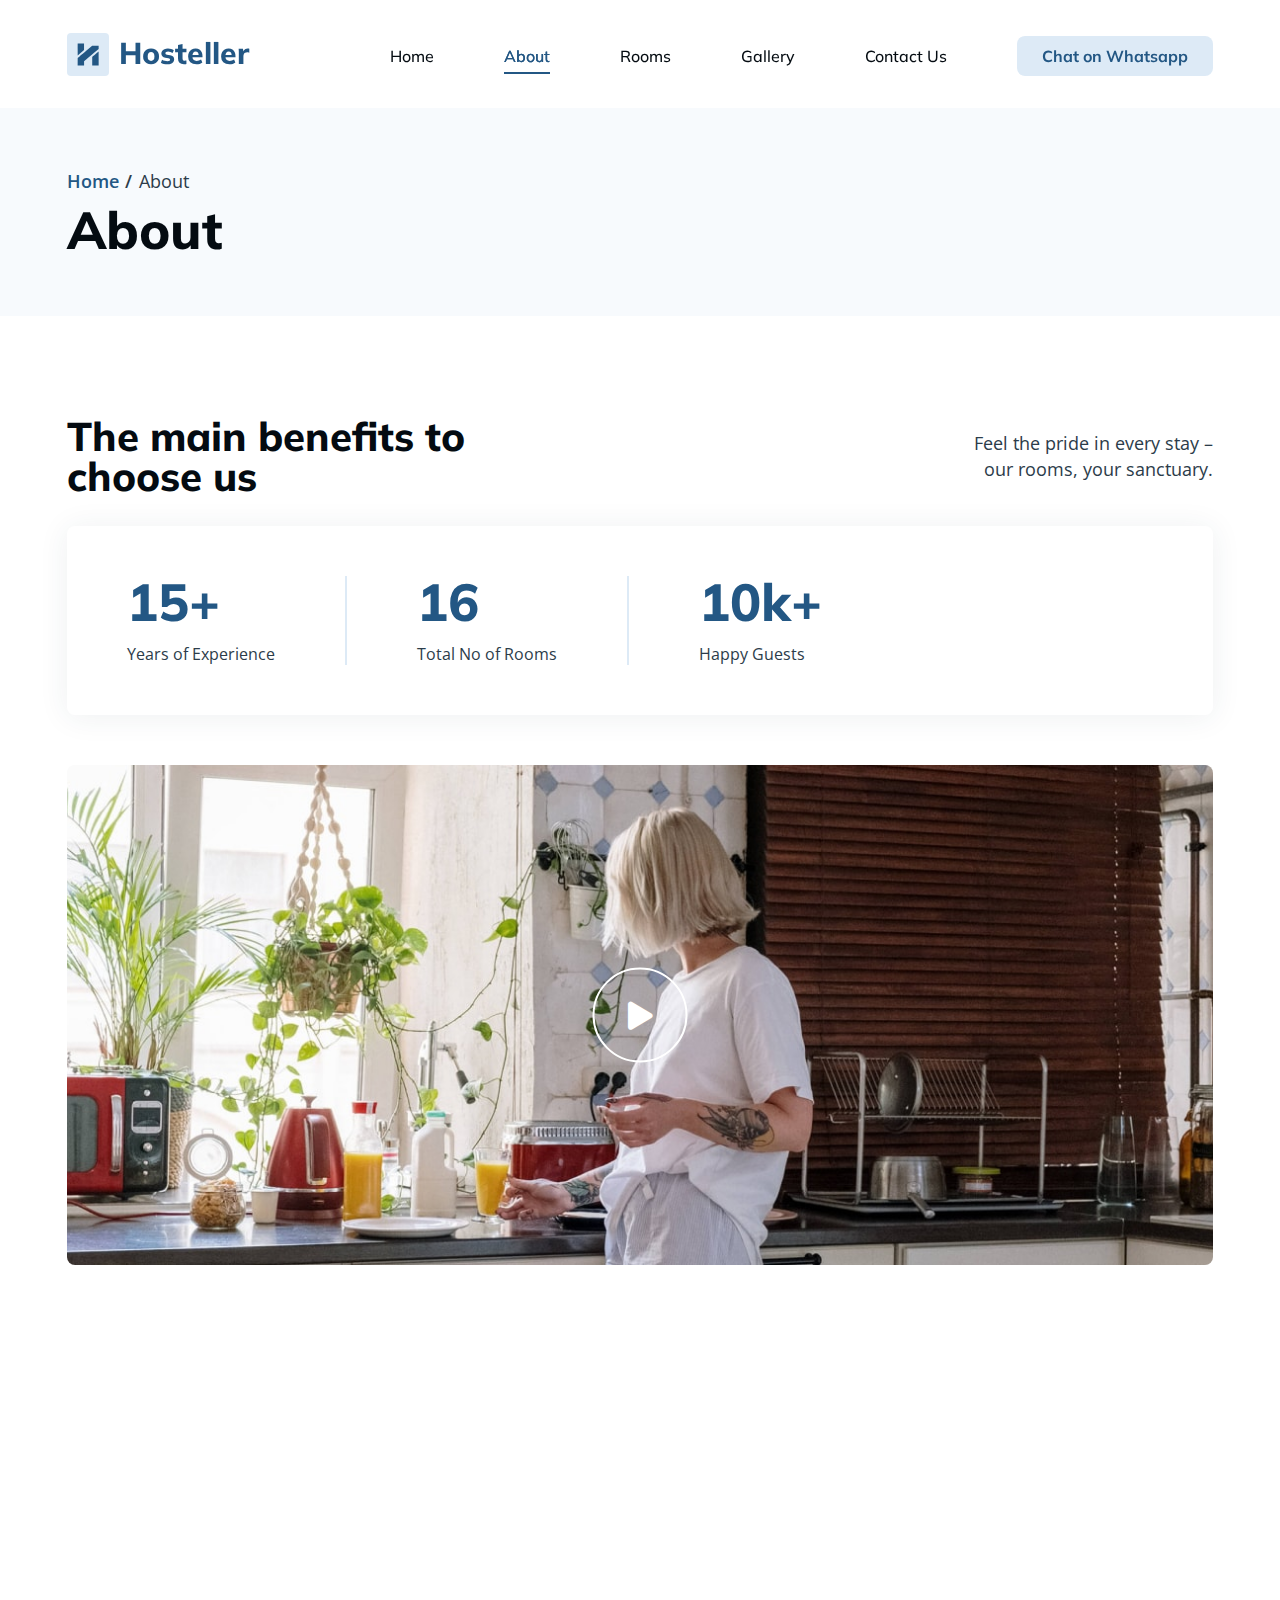
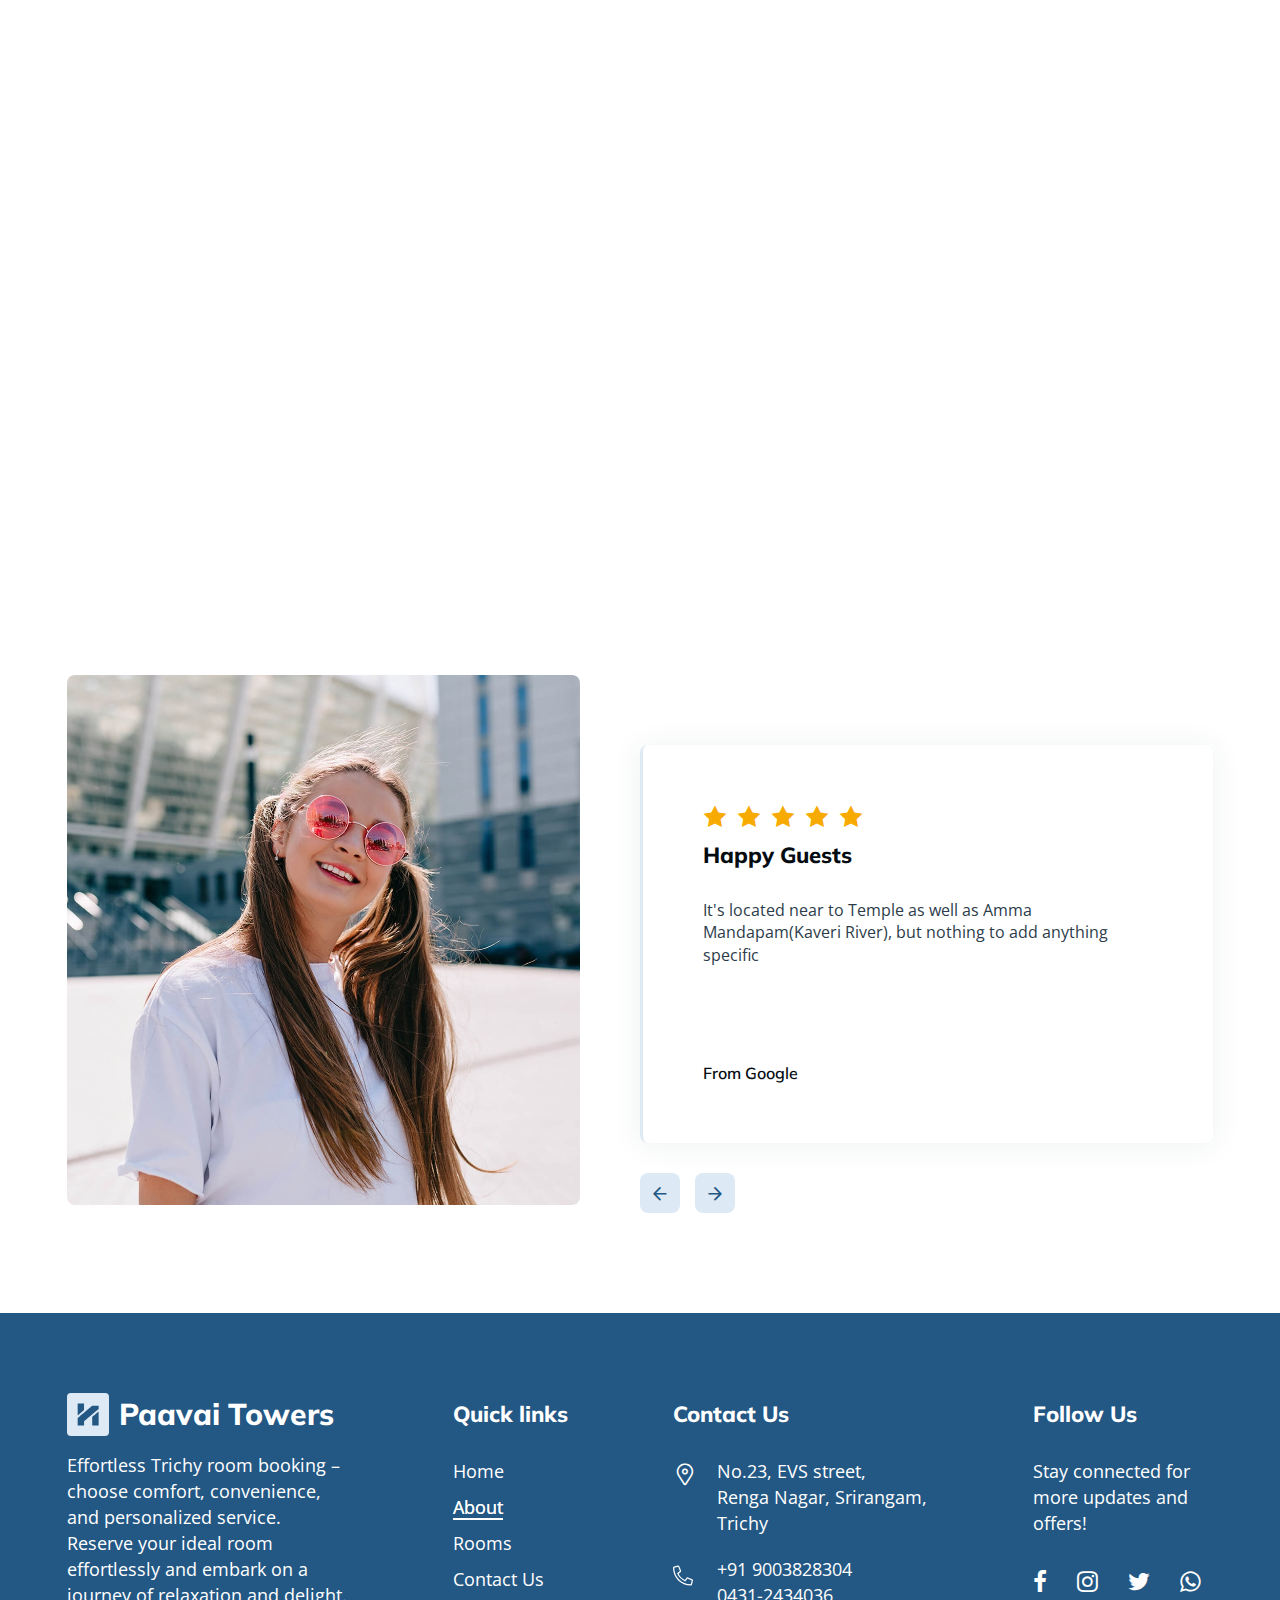
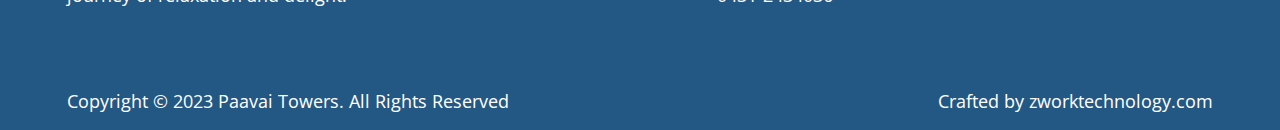
==== commit ac133205: "Mian Full Correction" ====
--- a/about.html
+++ b/about.html
@@ -5,7 +5,7 @@
     <meta charset="UTF-8">
     <meta name="viewport" content="width=device-width,initial-scale=1,minimum-scale=1">
     <meta http-equiv="X-UA-Compatible" content="ie=edge">
-    <title>About | Hosteller</title>
+    <title>Paavai Towers</title>
     <script id="www-widgetapi-script" src="../yts/jsbin/www-widgetapi-vflS50iB-/www-widgetapi.js" async=""></script>
     <script src="../player_api"></script>
     <link rel="stylesheet preload" as="style" href="css/preload.min.css">
@@ -51,14 +51,17 @@
                             <a class="nav-item" href="gallery.html" data-page="rooms">Gallery</a>
                         </li>
                         <li class="header_nav-list_item ">
-                            <a class="nav-item" href="contacts2.html" data-page="rooms">Contact</a>
-                        </li>
-                        <li class="header_nav-list_item"><a
-                            class="nav-link nav-link--contacts dropdown-toggle  align-items-center"
-                            href="#">Chat on Whatsapp</a>
-                        <div class="dropdown-menu">
-                        </div>
-                    </li>
+                            <a class="nav-item" href="contacts2.html" data-page="rooms">Contact Us</a>
+                        </li>
+                        <li class="header_nav-list_item">
+                            <a class="nav-link nav-link--contacts dropdown-toggle  align-items-center"
+                                href="https://api.whatsapp.com/send/?phone=%2B919003828304&text&type=phone_number&app_absent=0"
+                                target="_blank">
+                                Chat on Whatsapp
+                            </a>
+                            <div class="dropdown-menu">
+                            </div>
+                        </li>
                     </ul>
                 </nav>
                 <ul class="socials d-flex align-items-center">
@@ -71,6 +74,7 @@
                 data-bs-target="#menuOffcanvas"><i class="icon-stream"></i></button>
         </div>
     </header>
+
     <header class="page">
         <div class="container">
             <ul class="breadcrumbs d-flex flex-wrap align-content-center">
@@ -85,23 +89,25 @@
         <section class="about_benefits section">
             <div class="container">
                 <div class="about_benefits-header d-md-flex align-items-center justify-content-between">
-                    <h2 class="about_benefits-header_title" data-aos="fade-up">The main benefits to choose Hosteller
+                    <h2 class="about_benefits-header_title" data-aos="fade-up">
+                        The main benefits to choose us
                     </h2>
-                    <p class="about_benefits-header_text" data-aos="fade-up">Aliquam eleifend mi in nulla. Viverra nibh
-                        cras pulvinar mattis nunc</p>
+                    <p class="about_benefits-header_text" data-aos="fade-up">
+                        Feel the pride in every stay – <br>our rooms, your sanctuary.
+                    </p>
                 </div>
                 <ul class="about_benefits-list d-md-flex">
                     <li class="about_benefits-list_item"><span class="countNum number h1 d-flex align-items-center"
-                            data-suffix="+" data-value="240">0</span>
-                        <p class="number-label">Consequat interdum varius sit amet mattis vulputate enim nulla</p>
+                            data-suffix="+" data-value="15">0</span>
+                        <p class="number-label">Years of Experience</p>
                     </li>
                     <li class="about_benefits-list_item"><span class="countNum number h1 d-flex align-items-center"
-                            data-suffix="+" data-value="60">0</span>
-                        <p class="number-label">Consequat interdum varius sit amet mattis vulputate enim nulla</p>
+                            data-suffix="" data-value="16">0</span>
+                        <p class="number-label">Total No of Rooms</p>
                     </li>
                     <li class="about_benefits-list_item"><span class="countNum number h1 d-flex align-items-center"
-                            data-suffix="%" data-value="98">0</span>
-                        <p class="number-label">Consequat interdum varius sit amet mattis vulputate enim nulla</p>
+                            data-suffix="k+" data-value="10">0</span>
+                        <p class="number-label">Happy Guests</p>
                     </li>
                 </ul>
                 <div class="about_benefits-video" data-aos="fade-in">
@@ -167,7 +173,8 @@
                                     </svg></span></div>
                             <div class="main">
                                 <h4 class="main_title">Room reservation</h4>
-                                <p class="main_text">Integer eget aliquet nibh praesent tristique magna sit amet purus
+                                <p class="main_text">
+                                    Reserve today for a delightful room experience – comfort guaranteed
                                 </p>
                             </div>
                         </li>
@@ -186,7 +193,8 @@
                                     </svg></span></div>
                             <div class="main">
                                 <h4 class="main_title">Filling in documents and payment</h4>
-                                <p class="main_text">Leo duis ut diam quam. Sed velit dignissim sodales ut eu</p>
+                                <p class="main_text">Effortlessly fill forms, securely process payments – a simplified
+                                    administrative solution</p>
                             </div>
                         </li>
                         <li class="list-item d-flex align-items-sm-center" data-aos="fade-up" data-aos-delay="100">
@@ -203,20 +211,21 @@
                                             fill="currentColor"></path>
                                     </svg></span></div>
                             <div class="main">
-                                <h4 class="main_title">Сheck in hostel</h4>
-                                <p class="main_text">Vulputate enim nulla aliquet porttitor. Sagittis nisl rhoncus
-                                    mattis rhoncus</p>
+                                <h4 class="main_title">Сheck in </h4>
+                                <p class="main_text">
+                                    Your journey to relaxation begins as you step through here
+                                </p>
                             </div>
                         </li>
                     </ul>
                     <div class="wrapper" data-aos="fade-up"><a
-                            class="about_stages-main_btn btn theme-element theme-element--accent" href="#">Choose
+                            class="about_stages-main_btn btn theme-element theme-element--accent"
+                            href="rooms.html">Choose
                             room</a></div>
                 </div>
                 <div class="about_stages-media col-xl-6" data-aos="fade-in">
                     <picture>
-                        <source data-srcset="img/about/stages.webp" srcset="img/about/stages.webp"><img class="lazy"
-                            data-src="img/about/stages.jpg" src="img/about/stages.jpg" alt="media">
+                        <img class="lazy" data-src="img/about/stages.jpg" src="img/about/stages.jpg" alt="media">
                     </picture>
                 </div>
             </div>
@@ -273,34 +282,55 @@
                                 <div class="reviews_slider-slide_stars d-flex align-items-center"><i
                                         class="icon-star icon"></i> <i class="icon-star icon"></i> <i
                                         class="icon-star icon"></i> <i class="icon-star icon"></i> <i
-                                        class="icon-star icon"></i></div><span class="reviews_slider-slide_date"><span
-                                        class="h4">Date of stay:</span> July 2021</span>
+                                        class="icon-star icon"></i></div>
+                                <span class="reviews_slider-slide_date">
+                                    <span class="h4">Happy Guests</span>
+                                </span>
                                 <div class="reviews_slider-slide_main">
-                                    <h4 class="title">Very cozy room close to everything</h4>
-                                    <p class="text">Consequat interdum varius sit amet mattis vulputate enim nulla.
-                                        Posuere morbi leo urna molestie at elementum eu facilisis sed. Diam phasellus
-                                        vestibulum lorem sed risus ultricies tristique.</p>
-                                </div><span class="reviews_slider-slide_guest d-flex align-items-center"><span
-                                        class="avatar">
+                                    <!-- <h4 class="title">Very cozy room close to everything</h4> -->
+                                    <p class="text">It's located near to Temple as well as Amma Mandapam(Kaveri River),
+                                        but nothing to add anything specific</p>
+                                </div>
+                                <span class="reviews_slider-slide_guest d-flex align-items-center">
+                                    <span class="avatar">
                                         <picture>
                                             <source data-srcset="img/index/avatar01.webp"
                                                 srcset="img/index/avatar01.webp"><img class="lazy"
                                                 data-src="img/index/avatar01.jpg" src="img/index/avatar01.jpg"
                                                 alt="media">
                                         </picture>
-                                    </span><span class="name h6">Betty Randal</span></span>
-                            </div>
+                                    </span>
+                                    <span class="name h6">From Google</span>
+                                </span>
+                            </div>
+
                             <div class="reviews_slider-slide d-flex flex-column justify-content-between swiper-slide">
                                 <div class="reviews_slider-slide_stars d-flex align-items-center"><i
                                         class="icon-star icon"></i> <i class="icon-star icon"></i> <i
                                         class="icon-star icon"></i> <i class="icon-star icon"></i> <i
                                         class="icon-star icon"></i></div><span class="reviews_slider-slide_date"><span
-                                        class="h4">Date of stay:</span> October 2021</span>
+                                        class="h4">Happy Guests</span> </span>
                                 <div class="reviews_slider-slide_main">
-                                    <h4 class="title">Consequat interdum varius sit varius</h4>
-                                    <p class="text">Consequat interdum varius sit amet mattis vulputate enim nulla.
-                                        Posuere morbi leo urna molestie at elementum eu facilisis sed. Diam phasellus
-                                        vestibulum lorem sed risus ultricies tristique.</p>
+                                    <p class="text">Simple but good rooms to rest and visit the nearby temples. it may. not be suitable for elders since they do not have a lift. facility.</p>
+                                </div><span class="reviews_slider-slide_guest d-flex align-items-center"><span
+                                        class="avatar">
+                                        <picture>
+                                            <source data-srcset="img/index/avatar03.webp"
+                                                srcset="img/index/avatar03.webp"><img class="lazy"
+                                                data-src="img/index/avatar03.jpg" src="img/index/avatar03.jpg"
+                                                alt="media">
+                                        </picture>
+                                    </span><span class="name h6">From Google</span></span>
+                            </div>
+
+                            <div class="reviews_slider-slide d-flex flex-column justify-content-between swiper-slide">
+                                <div class="reviews_slider-slide_stars d-flex align-items-center"><i
+                                        class="icon-star icon"></i> <i class="icon-star icon"></i> <i
+                                        class="icon-star icon"></i> <i class="icon-star icon"></i> <i
+                                        class="icon-star icon"></i></div><span class="reviews_slider-slide_date"><span
+                                        class="h4">Happy Guests</span> </span>
+                                <div class="reviews_slider-slide_main">
+                                    <p class="text">Cozy accommodation near temple I find the guys at paavai to be super helpful and accommodative to my needs even when i checked in earlier. The place is comfortable and clean for the price you pay and it is pretty close to sri ranganatha temple. I am happy with the service and would definitely recommend</p>
                                 </div><span class="reviews_slider-slide_guest d-flex align-items-center"><span
                                         class="avatar">
                                         <picture>
@@ -309,71 +339,9 @@
                                                 data-src="img/index/avatar02.jpg" src="img/index/avatar02.jpg"
                                                 alt="media">
                                         </picture>
-                                    </span><span class="name h6">Max Jones</span></span>
-                            </div>
-                            <div class="reviews_slider-slide d-flex flex-column justify-content-between swiper-slide">
-                                <div class="reviews_slider-slide_stars d-flex align-items-center"><i
-                                        class="icon-star icon"></i> <i class="icon-star icon"></i> <i
-                                        class="icon-star icon"></i> <i class="icon-star icon"></i> <i
-                                        class="icon-star icon"></i></div><span class="reviews_slider-slide_date"><span
-                                        class="h4">Date of stay:</span> December 2021</span>
-                                <div class="reviews_slider-slide_main">
-                                    <h4 class="title">Diam sit molestie at elementum eu</h4>
-                                    <p class="text">Consequat interdum varius sit amet mattis vulputate enim nulla.
-                                        Posuere morbi leo urna molestie at elementum eu facilisis sed. Diam phasellus
-                                        vestibulum lorem sed risus ultricies tristique.</p>
-                                </div><span class="reviews_slider-slide_guest d-flex align-items-center"><span
-                                        class="avatar">
-                                        <picture>
-                                            <source data-srcset="img/index/avatar03.webp"
-                                                srcset="img/index/avatar03.webp"><img class="lazy"
-                                                data-src="img/index/avatar03.jpg" src="img/index/avatar03.jpg"
-                                                alt="media">
-                                        </picture>
-                                    </span><span class="name h6">Kate Walker</span></span>
-                            </div>
-                            <div class="reviews_slider-slide d-flex flex-column justify-content-between swiper-slide">
-                                <div class="reviews_slider-slide_stars d-flex align-items-center"><i
-                                        class="icon-star icon"></i> <i class="icon-star icon"></i> <i
-                                        class="icon-star icon"></i> <i class="icon-star icon"></i> <i
-                                        class="icon-star icon"></i></div><span class="reviews_slider-slide_date"><span
-                                        class="h4">Date of stay:</span> April 2021</span>
-                                <div class="reviews_slider-slide_main">
-                                    <h4 class="title">Elementum eu facilisis at elementum</h4>
-                                    <p class="text">Consequat interdum varius sit amet mattis vulputate enim nulla.
-                                        Posuere morbi leo urna molestie at elementum eu facilisis sed. Diam phasellus
-                                        vestibulum lorem sed risus ultricies tristique.</p>
-                                </div><span class="reviews_slider-slide_guest d-flex align-items-center"><span
-                                        class="avatar">
-                                        <picture>
-                                            <source data-srcset="img/index/avatar04.webp"
-                                                srcset="img/index/avatar04.webp"><img class="lazy"
-                                                data-src="img/index/avatar04.jpg" src="img/index/avatar04.jpg"
-                                                alt="media">
-                                        </picture>
-                                    </span><span class="name h6">Panam Palmer</span></span>
-                            </div>
-                            <div class="reviews_slider-slide d-flex flex-column justify-content-between swiper-slide">
-                                <div class="reviews_slider-slide_stars d-flex align-items-center"><i
-                                        class="icon-star icon"></i> <i class="icon-star icon"></i> <i
-                                        class="icon-star icon"></i> <i class="icon-star icon"></i> <i
-                                        class="icon-star icon"></i></div><span class="reviews_slider-slide_date"><span
-                                        class="h4">Date of stay:</span> May 2021</span>
-                                <div class="reviews_slider-slide_main">
-                                    <h4 class="title">Ultricies eu ultricies tristique facilisis</h4>
-                                    <p class="text">Consequat interdum varius sit amet mattis vulputate enim nulla.
-                                        Posuere morbi leo urna molestie at elementum eu facilisis sed. Diam phasellus
-                                        vestibulum lorem sed risus ultricies tristique.</p>
-                                </div><span class="reviews_slider-slide_guest d-flex align-items-center"><span
-                                        class="avatar">
-                                        <picture>
-                                            <source data-srcset="img/index/avatar05.webp"
-                                                srcset="img/index/avatar05.webp"><img class="lazy"
-                                                data-src="img/index/avatar05.jpg" src="img/index/avatar05.jpg"
-                                                alt="media">
-                                        </picture>
-                                    </span><span class="name h6">Lisa Adams</span></span>
-                            </div>
+                                    </span><span class="name h6">From Google</span></span>
+                            </div>
+
                         </div>
                     </div>
                     <div class="swiper-controls d-flex align-items-center"><a
@@ -404,10 +372,11 @@
                                 <path fill-rule="evenodd" clip-rule="evenodd"
                                     d="M7.03198 3.80281V7.07652L3.86083 9.75137L0.689673 12.4263L0.667474 6.56503C0.655304 3.34138 0.663875 0.654206 0.686587 0.593579C0.71907 0.506918 1.4043 0.488223 3.87994 0.506219L7.03198 0.529106V3.80281ZM21.645 4.36419V5.88433L17.0383 9.76316C14.5046 11.8966 11.2263 14.6552 9.75318 15.8934L7.07484 18.145V20.3225V22.5H3.85988H0.64502L0.667303 18.768L0.689673 15.036L2.56785 13.4609C3.60088 12.5946 6.85989 9.85244 9.81009 7.36726L15.1741 2.84867L18.4096 2.8464L21.645 2.84413V4.36419ZM21.645 15.5549V22.5H18.431H15.217V18.2638V14.0274L15.4805 13.7882C15.8061 13.4924 21.5939 8.61606 21.6236 8.61248C21.6353 8.61099 21.645 11.7351 21.645 15.5549Z"
                                     fill="currentColor"></path>
-                            </svg> </span><span class="brand_name">Hosteller</span></a>
-                    <p class="footer_main-block_text">Ut tellus elementum sagittis vitae et leo duis ut. Sit amet
-                        consectetur adipiscing elit duis. Ultrices gravida dictum fusce ut placer orci nulla
-                        pellentesque</p>
+                            </svg> </span><span class="brand_name">Paavai Towers</span></a>
+                    <p class="footer_main-block_text">
+                        Effortless Trichy room booking – choose comfort, convenience, and personalized service.
+                        Reserve your ideal room effortlessly and embark on a journey of relaxation and delight.
+                    </p>
                 </div>
                 <div class="footer_main-block footer_main-block--nav col-sm-6 col-lg-auto">
                     <h4 class="footer_main-block_header">Quick links</h4>
@@ -419,15 +388,17 @@
                         <li class="list-item"><a class="link underlined underlined--white nav-item" data-page="rooms"
                                 href="rooms.html">Rooms</a></li>
                         <li class="list-item"><a class="link underlined underlined--white nav-item" data-page="news"
-                                href="news.html">News</a></li>
+                                href="contacts2.html">Contact Us</a></li>
                     </ul>
                 </div>
                 <div class="footer_main-block footer_main-block--contacts col-sm-5 col-lg-auto">
                     <h4 class="footer_main-block_header">Contact Us</h4>
                     <ul class="footer_main-block_contacts">
                         <li class="list-item d-flex"><i class="icon-location icon"></i>
-                            <p class="wrapper"><span class="linebreak">54826 Fadel Circles </span><span
-                                    class="linebreak">Darrylstad, AZ 90995</span></p>
+                            <p class="wrapper">
+                                <span class="linebreak">No.23, EVS street, </span>
+                                <span class="linebreak">Renga Nagar, Srirangam, <br>Trichy</span>
+                            </p>
                         </li>
                         <li class="list-item d-flex"><span class="icon-call icon"><svg width="28" height="29"
                                     viewbox="0 0 28 29" fill="none" xmlns="http://www.w3.org/2000/svg">
@@ -435,14 +406,16 @@
                                         d="M26.9609 19.75L21 17.1797C20.7812 17.125 20.5625 17.0703 20.3438 17.0703C19.7969 17.0703 19.3047 17.2891 19.0312 17.6719L16.625 20.625C12.7969 18.7656 9.73438 15.7031 7.875 11.875L10.8281 9.46875C11.2109 9.19531 11.4297 8.70312 11.4297 8.15625C11.4297 7.9375 11.375 7.71875 11.3203 7.5L8.75 1.53906C8.47656 0.9375 7.875 0.5 7.21875 0.5C7.05469 0.5 6.94531 0.554688 6.83594 0.554688L1.3125 1.86719C0.546875 2.03125 0 2.6875 0 3.50781C0 17.3438 11.2109 28.5 24.9922 28.5C25.8125 28.5 26.4688 27.9531 26.6875 27.1875L27.9453 21.6641C27.9453 21.5547 27.9453 21.4453 27.9453 21.2812C27.9453 20.625 27.5625 20.0234 26.9609 19.75ZM24.9375 26.75C12.1406 26.75 1.75 16.3594 1.75 3.5625L7.16406 2.30469L9.67969 8.15625L5.6875 11.4375C8.36719 17.0703 11.4297 20.1328 17.1172 22.8125L20.3438 18.8203L26.1953 21.3359L24.9375 26.75Z"
                                         fill="currentColor"></path>
                                 </svg></span>
-                            <p class="wrapper d-flex flex-column"><a class="link" href="tel:+1234567890">(329)
-                                    580-7077</a> <a class="link" href="tel:+1234567890">(650) 382-5020</a></p>
+                            <p class="wrapper d-flex flex-column">
+                                <a class="link" href="tel:+919003828304">+91 9003828304</a>
+                                <a class="link" href="tel:+0431-2434036">0431-2434036</a>
+                            </p>
                         </li>
                     </ul>
                 </div>
                 <div class="footer_main-block footer_main-block--follow col-sm-5 col-lg-auto d-flex flex-column">
                     <h4 class="footer_main-block_header">Follow Us</h4>
-                    <p class="footer_main-block_text">Venenatis urna cursus eget nunc scelerisque</p>
+                    <p class="footer_main-block_text">Stay connected for more updates and offers!</p>
                     <ul class="socials d-flex align-items-center">
                         <li class="list-item"><a class="link" href=""><i class="icon-facebook"></i></a></li>
                         <li class="list-item"><a class="link" href=""><i class="icon-instagram"></i></a></li>
@@ -451,11 +424,14 @@
                     </ul>
                 </div>
             </div>
-        </div>
-        <div class="footer_copyright">
-            <div class="container">
-                <p class="footer_copyright-text"><span class="linebreak">Merkulove &copy; Hosteller Template</span>
-                    <span class="linebreak">All rights reserved Copyrights 2021</span></p>
+            <div class="row pb-3">
+                <div class="col-6">
+                    Copyright © 2023 <span>Paavai Towers</span>. All Rights Reserved
+                </div>
+                <div class="col-6" style="text-align: right;">
+                    Crafted by<a href="https://zworktechnology.com/" target="_blank"><span>
+                            zworktechnology.com</span></a>
+                </div>
             </div>
         </div>
     </footer>
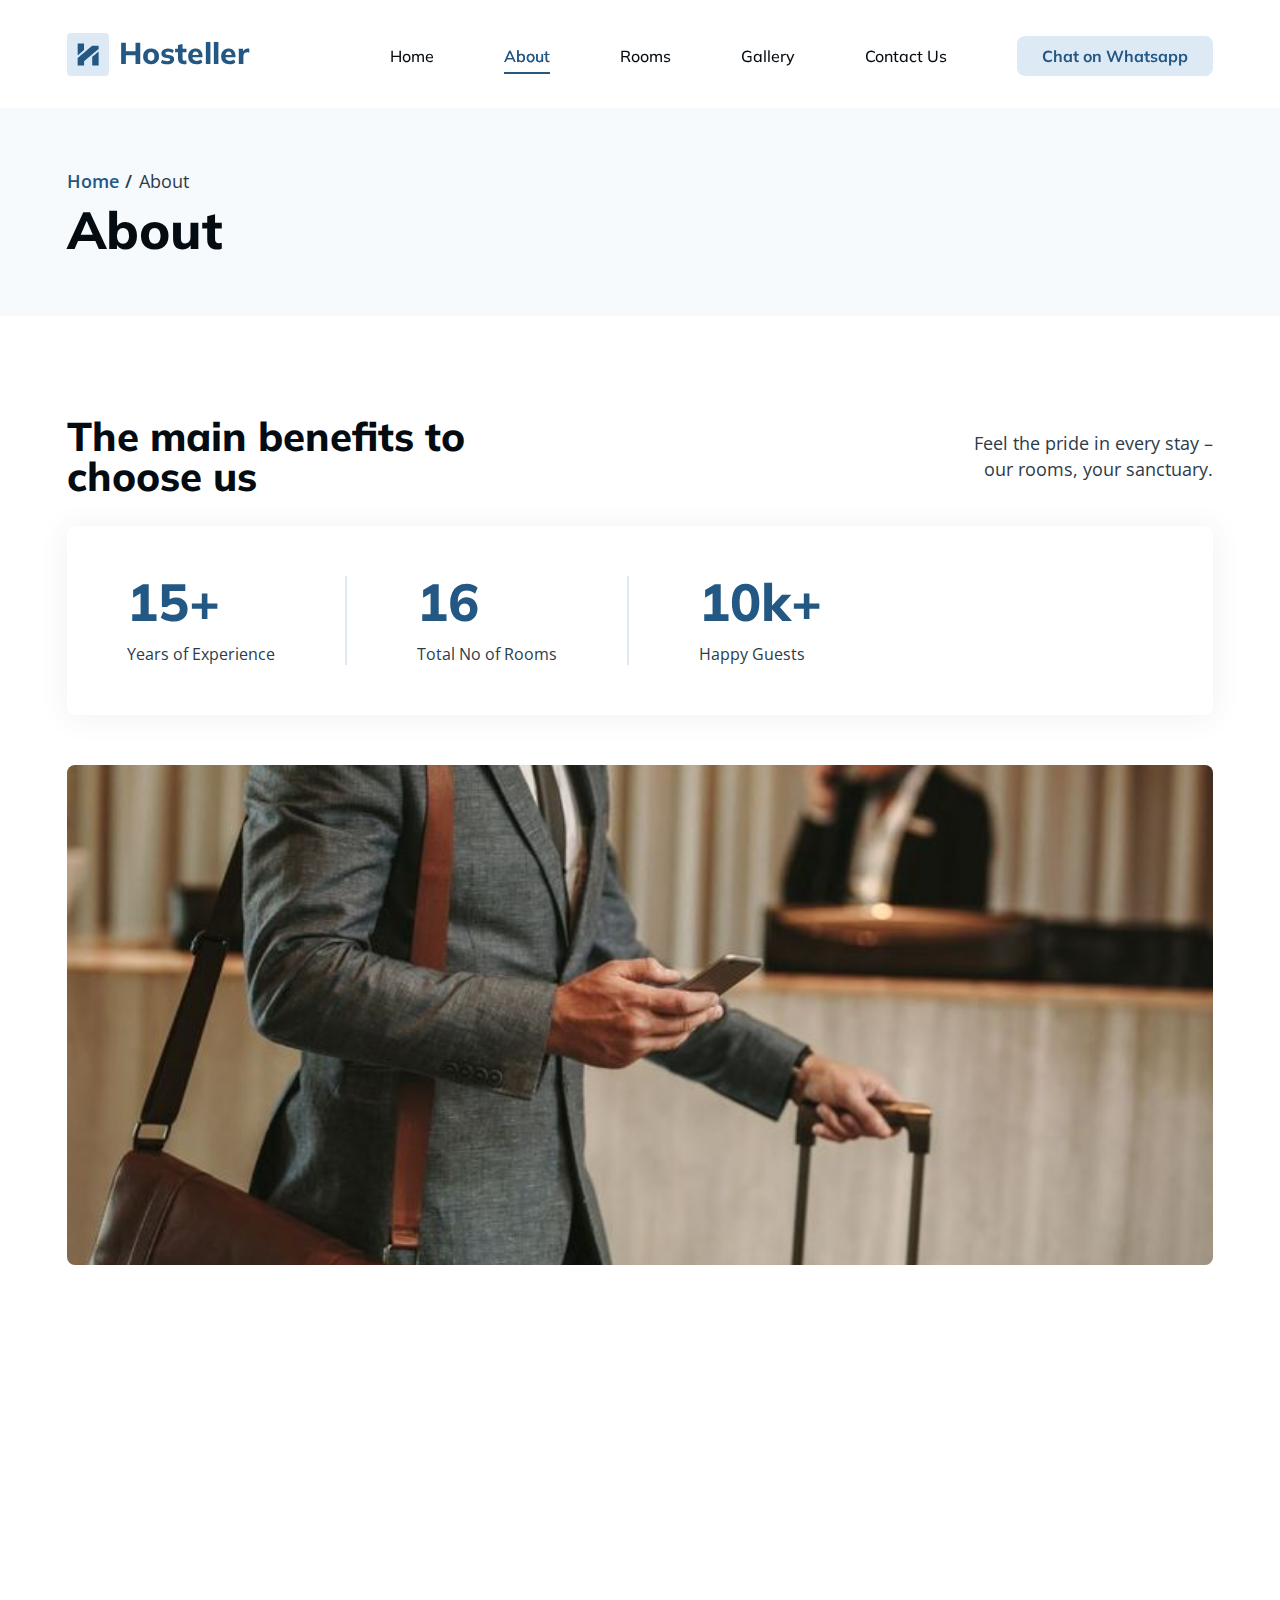
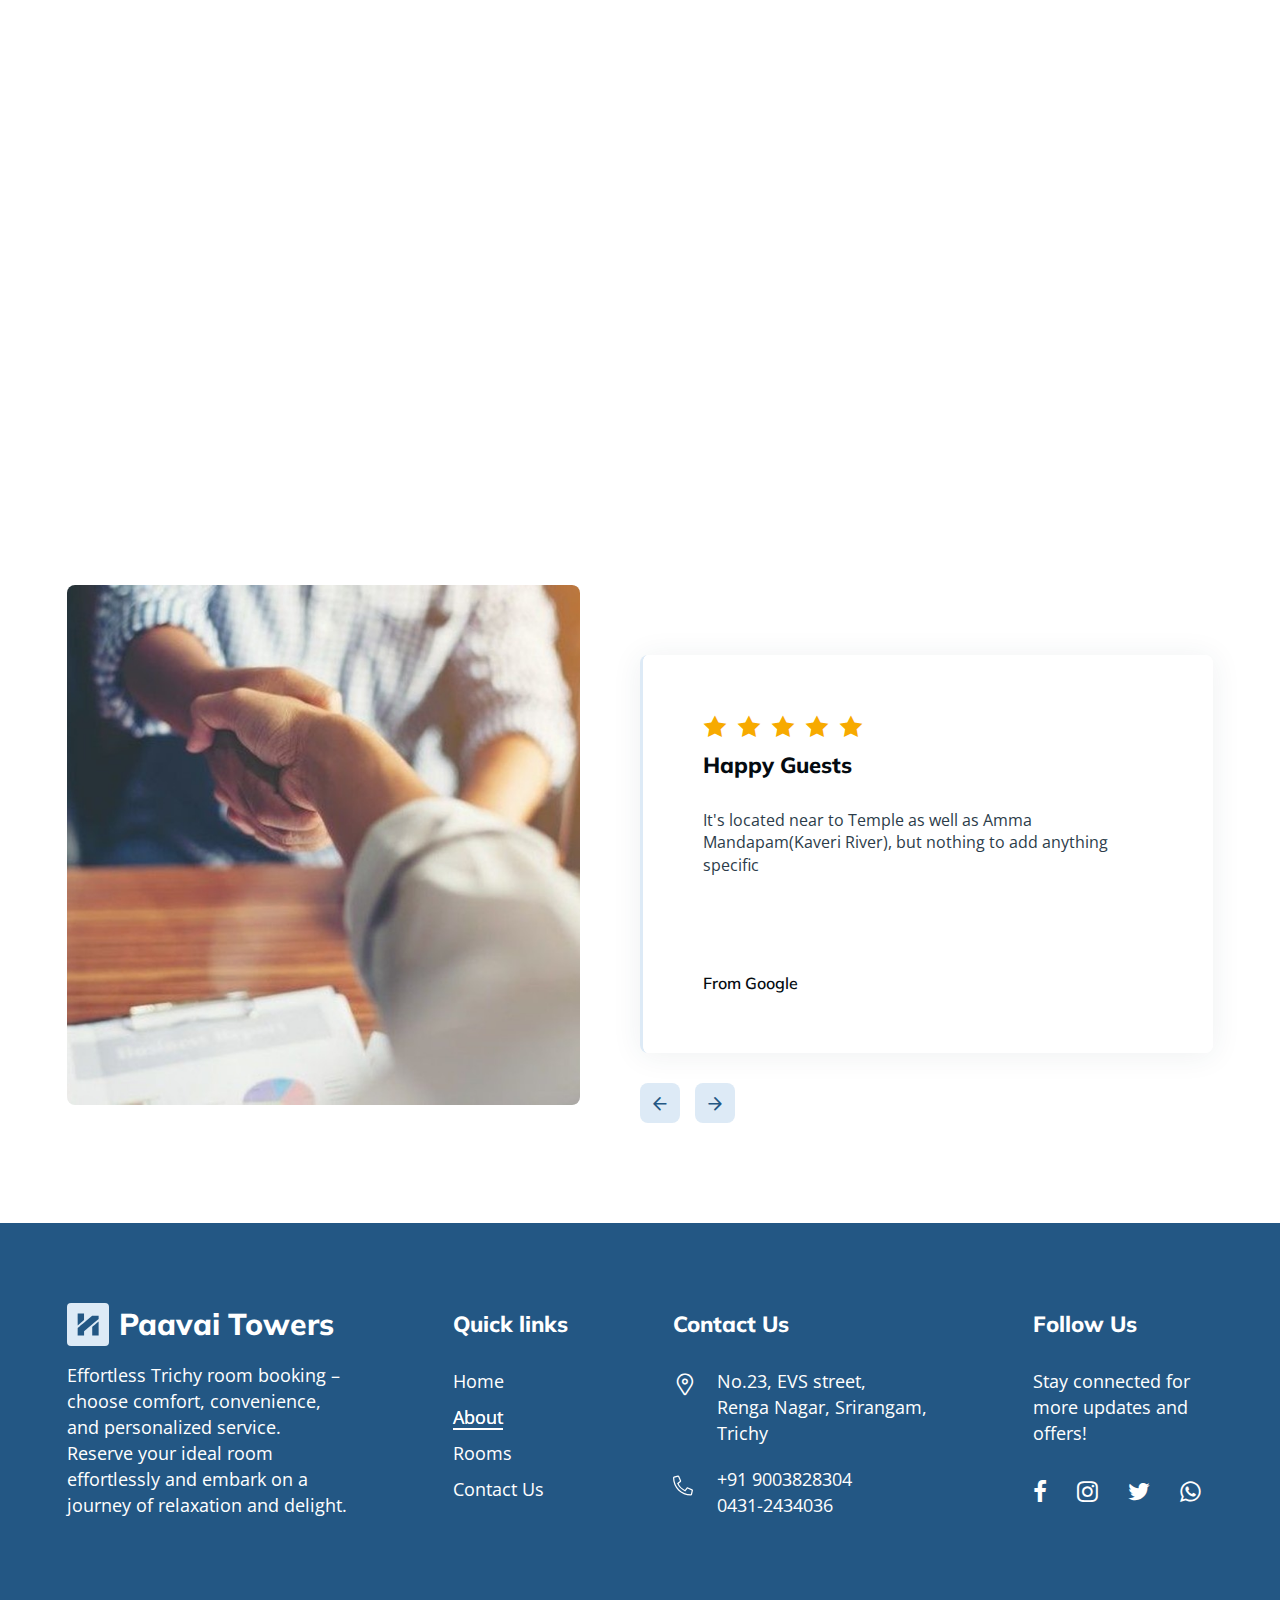
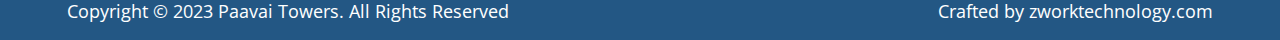
==== commit 26856505: "Main" ====
--- a/about.html
+++ b/about.html
@@ -86,6 +86,7 @@
     </header>
 
     <main>
+
         <section class="about_benefits section">
             <div class="container">
                 <div class="about_benefits-header d-md-flex align-items-center justify-content-between">
@@ -112,15 +113,15 @@
                 </ul>
                 <div class="about_benefits-video" data-aos="fade-in">
                     <picture>
-                        <source data-srcset="img/about/video.webp" srcset="img/about/video.webp"><img class="lazy"
-                            data-src="img/about/video.jpg" src="img/about/video.jpg" alt="media">
-                    </picture><a class="video-play d-inline-flex align-items-center justify-content-center" href="#"><i
-                            class="icon-play icon"></i></a>
+                        <img class="lazy" data-src="img/about/video.jpeg" src="img/about/video.jpeg" alt="media">
+                    </picture>
+                    <!-- <a class="video-play d-inline-flex align-items-center justify-content-center" href="#">
+                        <i class="icon-play icon"></i></a> -->
                 </div>
             </div>
         </section>
 
-        <section class="about_stages section">
+        <section class="about_stages section" style="padding-bottom: 10px;">
             <div class="container d-xl-flex align-items-center">
                 <div class="about_stages-main col-xl-6">
                     <h2 class="about_stages-main_header" data-aos="fade-right">Stages of booking a room</h2>
@@ -223,9 +224,9 @@
                             href="rooms.html">Choose
                             room</a></div>
                 </div>
-                <div class="about_stages-media col-xl-6" data-aos="fade-in">
+                <div class="about_stages-media col-xl-6 pt-5" data-aos="fade-in">
                     <picture>
-                        <img class="lazy" data-src="img/about/stages.jpg" src="img/about/stages.jpg" alt="media">
+                        <img class="lazy" data-src="img/about/stages.jpg" src="img/about/stages.jpg" alt="media" style="height: 550px;">
                     </picture>
                 </div>
             </div>
@@ -238,37 +239,17 @@
                         <div class="swiper-wrapper">
                             <div class="swiper-slide">
                                 <picture>
-                                    <source data-srcset="img/index/slide01.webp" srcset="img/index/slide01.webp"><img
-                                        class="lazy" data-src="img/index/slide01.jpg" src="img/index/slide01.jpg"
-                                        alt="media">
+                                    <img class="lazy" data-src="img/index/slide01.jpg" src="img/index/slide01.jpg" alt="media" style="height: 520px;">
                                 </picture>
                             </div>
                             <div class="swiper-slide">
                                 <picture>
-                                    <source data-srcset="img/index/slide02.webp" srcset="img/index/slide02.webp"><img
-                                        class="lazy" data-src="img/index/slide02.jpg" src="img/index/slide02.jpg"
-                                        alt="media">
+                                    <img class="lazy" data-src="img/index/slide01.jpg" src="img/index/slide01.jpg" alt="media" style="height: 520px;">
                                 </picture>
                             </div>
                             <div class="swiper-slide">
                                 <picture>
-                                    <source data-srcset="img/index/slide03.webp" srcset="img/index/slide03.webp"><img
-                                        class="lazy" data-src="img/index/slide03.jpg" src="img/index/slide03.jpg"
-                                        alt="media">
-                                </picture>
-                            </div>
-                            <div class="swiper-slide">
-                                <picture>
-                                    <source data-srcset="img/index/slide04.webp" srcset="img/index/slide04.webp"><img
-                                        class="lazy" data-src="img/index/slide04.jpg" src="img/index/slide04.jpg"
-                                        alt="media">
-                                </picture>
-                            </div>
-                            <div class="swiper-slide">
-                                <picture>
-                                    <source data-srcset="img/index/slide05.webp" srcset="img/index/slide05.webp"><img
-                                        class="lazy" data-src="img/index/slide05.jpg" src="img/index/slide05.jpg"
-                                        alt="media">
+                                    <img class="lazy" data-src="img/index/slide01.jpg" src="img/index/slide01.jpg" alt="media" style="height: 520px;">
                                 </picture>
                             </div>
                         </div>
--- a/css/preload.min.css
+++ b/css/preload.min.css
@@ -1,2 +1,69 @@
-@font-face{font-family:OpenSans;src:local("OpenSans-Regular"),url(../fonts/OpenSans-Regular.woff2) format("woff2"),url(../fonts/OpenSans-Regular.woff) format("woff");font-weight:400;font-style:normal;font-display:swap}@font-face{font-family:OpenSans;src:local("OpenSans-SemiBold"),url(../fonts/OpenSans-SemiBold.woff2) format("woff2"),url(../fonts/OpenSans-SemiBold.woff) format("woff");font-weight:600;font-style:normal;font-display:swap}@font-face{font-family:OpenSans-Bold;src:local("OpenSans-Bold"),url(../fonts/OpenSans-Bold.woff2) format("woff2"),url(../fonts/OpenSans-Bold.woff) format("woff");font-weight:700;font-style:normal;font-display:swap}@font-face{font-family:Mulish;src:local("Mulish-Medium"),url(../fonts/Mulish-Medium.woff2) format("woff2"),url(../fonts/Mulish-Medium.woff) format("woff");font-weight:500;font-style:normal;font-display:swap}@font-face{font-family:Mulish;src:local("Mulish-SemiBold"),url(../fonts/Mulish-SemiBold.woff2) format("woff2"),url(../fonts/Mulish-SemiBold.woff) format("woff");font-weight:600;font-style:normal;font-display:swap}@font-face{font-family:Mulish;src:local("Mulish-Bold"),url(../fonts/Mulish-Bold.woff2) format("woff2"),url(../fonts/Mulish-Bold.woff) format("woff");font-weight:700;font-style:normal;font-display:swap}@font-face{font-family:Mulish;src:local("Mulish-ExtraBold"),url(../fonts/Mulish-ExtraBold.woff2) format("woff2"),url(../fonts/Mulish-ExtraBold.woff) format("woff");font-weight:800;font-style:normal;font-display:swap}@font-face{font-family:Mulish;src:local("Mulish-Black"),url(../fonts/Mulish-Black.woff2) format("woff2"),url(../fonts/Mulish-Black.woff) format("woff");font-weight:900;font-style:normal;font-display:swap}
+@font-face {
+  font-family: OpenSans;
+  src: local("OpenSans-Regular"),
+    url(../fonts/OpenSans-Regular.woff2) format("woff2"),
+    url(../fonts/OpenSans-Regular.woff) format("woff");
+  font-weight: 400;
+  font-style: normal;
+  font-display: swap;
+}
+@font-face {
+  font-family: OpenSans;
+  src: local("OpenSans-SemiBold"),
+    url(../fonts/OpenSans-SemiBold.woff2) format("woff2"),
+    url(../fonts/OpenSans-SemiBold.woff) format("woff");
+  font-weight: 600;
+  font-style: normal;
+  font-display: swap;
+}
+@font-face {
+  font-family: OpenSans-Bold;
+  src: local("OpenSans-Bold"), url(../fonts/OpenSans-Bold.woff2) format("woff2"),
+    url(../fonts/OpenSans-Bold.woff) format("woff");
+  font-weight: 700;
+  font-style: normal;
+  font-display: swap;
+}
+@font-face {
+  font-family: Mulish;
+  src: local("Mulish-Medium"), url(../fonts/Mulish-Medium.woff2) format("woff2"),
+    url(../fonts/Mulish-Medium.woff) format("woff");
+  font-weight: 500;
+  font-style: normal;
+  font-display: swap;
+}
+@font-face {
+  font-family: Mulish;
+  src: local("Mulish-SemiBold"),
+    url(../fonts/Mulish-SemiBold.woff2) format("woff2"),
+    url(../fonts/Mulish-SemiBold.woff) format("woff");
+  font-weight: 600;
+  font-style: normal;
+  font-display: swap;
+}
+@font-face {
+  font-family: Mulish;
+  src: local("Mulish-Bold"), url(../fonts/Mulish-Bold.woff2) format("woff2"),
+    url(../fonts/Mulish-Bold.woff) format("woff");
+  font-weight: 700;
+  font-style: normal;
+  font-display: swap;
+}
+@font-face {
+  font-family: Mulish;
+  src: local("Mulish-ExtraBold"),
+    url(../fonts/Mulish-ExtraBold.woff2) format("woff2"),
+    url(../fonts/Mulish-ExtraBold.woff) format("woff");
+  font-weight: 800;
+  font-style: normal;
+  font-display: swap;
+}
+@font-face {
+  font-family: Mulish;
+  src: local("Mulish-Black"), url(../fonts/Mulish-Black.woff2) format("woff2"),
+    url(../fonts/Mulish-Black.woff) format("woff");
+  font-weight: 900;
+  font-style: normal;
+  font-display: swap;
+}
 /*# sourceMappingURL=../sourcemaps/preload.css.map */
--- a/css/libs.min.css
+++ b/css/libs.min.css
@@ -1,12 +1,6851 @@
-[data-aos][data-aos][data-aos-duration="50"],body[data-aos-duration="50"] [data-aos]{-webkit-transition-duration:50ms;-o-transition-duration:50ms;transition-duration:50ms}[data-aos][data-aos][data-aos-delay="50"],body[data-aos-delay="50"] [data-aos]{-webkit-transition-delay:0s;-o-transition-delay:0s;transition-delay:0s}[data-aos][data-aos][data-aos-delay="50"].aos-animate,body[data-aos-delay="50"] [data-aos].aos-animate{-webkit-transition-delay:50ms;-o-transition-delay:50ms;transition-delay:50ms}[data-aos][data-aos][data-aos-duration="100"],body[data-aos-duration="100"] [data-aos]{-webkit-transition-duration:.1s;-o-transition-duration:.1s;transition-duration:.1s}[data-aos][data-aos][data-aos-delay="100"],body[data-aos-delay="100"] [data-aos]{-webkit-transition-delay:0s;-o-transition-delay:0s;transition-delay:0s}[data-aos][data-aos][data-aos-delay="100"].aos-animate,body[data-aos-delay="100"] [data-aos].aos-animate{-webkit-transition-delay:.1s;-o-transition-delay:.1s;transition-delay:.1s}[data-aos][data-aos][data-aos-duration="150"],body[data-aos-duration="150"] [data-aos]{-webkit-transition-duration:.15s;-o-transition-duration:.15s;transition-duration:.15s}[data-aos][data-aos][data-aos-delay="150"],body[data-aos-delay="150"] [data-aos]{-webkit-transition-delay:0s;-o-transition-delay:0s;transition-delay:0s}[data-aos][data-aos][data-aos-delay="150"].aos-animate,body[data-aos-delay="150"] [data-aos].aos-animate{-webkit-transition-delay:.15s;-o-transition-delay:.15s;transition-delay:.15s}[data-aos][data-aos][data-aos-duration="200"],body[data-aos-duration="200"] [data-aos]{-webkit-transition-duration:.2s;-o-transition-duration:.2s;transition-duration:.2s}[data-aos][data-aos][data-aos-delay="200"],body[data-aos-delay="200"] [data-aos]{-webkit-transition-delay:0s;-o-transition-delay:0s;transition-delay:0s}[data-aos][data-aos][data-aos-delay="200"].aos-animate,body[data-aos-delay="200"] [data-aos].aos-animate{-webkit-transition-delay:.2s;-o-transition-delay:.2s;transition-delay:.2s}[data-aos][data-aos][data-aos-duration="250"],body[data-aos-duration="250"] [data-aos]{-webkit-transition-duration:.25s;-o-transition-duration:.25s;transition-duration:.25s}[data-aos][data-aos][data-aos-delay="250"],body[data-aos-delay="250"] [data-aos]{-webkit-transition-delay:0s;-o-transition-delay:0s;transition-delay:0s}[data-aos][data-aos][data-aos-delay="250"].aos-animate,body[data-aos-delay="250"] [data-aos].aos-animate{-webkit-transition-delay:.25s;-o-transition-delay:.25s;transition-delay:.25s}[data-aos][data-aos][data-aos-duration="300"],body[data-aos-duration="300"] [data-aos]{-webkit-transition-duration:.3s;-o-transition-duration:.3s;transition-duration:.3s}[data-aos][data-aos][data-aos-delay="300"],body[data-aos-delay="300"] [data-aos]{-webkit-transition-delay:0s;-o-transition-delay:0s;transition-delay:0s}[data-aos][data-aos][data-aos-delay="300"].aos-animate,body[data-aos-delay="300"] [data-aos].aos-animate{-webkit-transition-delay:.3s;-o-transition-delay:.3s;transition-delay:.3s}[data-aos][data-aos][data-aos-duration="350"],body[data-aos-duration="350"] [data-aos]{-webkit-transition-duration:.35s;-o-transition-duration:.35s;transition-duration:.35s}[data-aos][data-aos][data-aos-delay="350"],body[data-aos-delay="350"] [data-aos]{-webkit-transition-delay:0s;-o-transition-delay:0s;transition-delay:0s}[data-aos][data-aos][data-aos-delay="350"].aos-animate,body[data-aos-delay="350"] [data-aos].aos-animate{-webkit-transition-delay:.35s;-o-transition-delay:.35s;transition-delay:.35s}[data-aos][data-aos][data-aos-duration="400"],body[data-aos-duration="400"] [data-aos]{-webkit-transition-duration:.4s;-o-transition-duration:.4s;transition-duration:.4s}[data-aos][data-aos][data-aos-delay="400"],body[data-aos-delay="400"] [data-aos]{-webkit-transition-delay:0s;-o-transition-delay:0s;transition-delay:0s}[data-aos][data-aos][data-aos-delay="400"].aos-animate,body[data-aos-delay="400"] [data-aos].aos-animate{-webkit-transition-delay:.4s;-o-transition-delay:.4s;transition-delay:.4s}[data-aos][data-aos][data-aos-duration="450"],body[data-aos-duration="450"] [data-aos]{-webkit-transition-duration:.45s;-o-transition-duration:.45s;transition-duration:.45s}[data-aos][data-aos][data-aos-delay="450"],body[data-aos-delay="450"] [data-aos]{-webkit-transition-delay:0s;-o-transition-delay:0s;transition-delay:0s}[data-aos][data-aos][data-aos-delay="450"].aos-animate,body[data-aos-delay="450"] [data-aos].aos-animate{-webkit-transition-delay:.45s;-o-transition-delay:.45s;transition-delay:.45s}[data-aos][data-aos][data-aos-duration="500"],body[data-aos-duration="500"] [data-aos]{-webkit-transition-duration:.5s;-o-transition-duration:.5s;transition-duration:.5s}[data-aos][data-aos][data-aos-delay="500"],body[data-aos-delay="500"] [data-aos]{-webkit-transition-delay:0s;-o-transition-delay:0s;transition-delay:0s}[data-aos][data-aos][data-aos-delay="500"].aos-animate,body[data-aos-delay="500"] [data-aos].aos-animate{-webkit-transition-delay:.5s;-o-transition-delay:.5s;transition-delay:.5s}[data-aos][data-aos][data-aos-duration="550"],body[data-aos-duration="550"] [data-aos]{-webkit-transition-duration:.55s;-o-transition-duration:.55s;transition-duration:.55s}[data-aos][data-aos][data-aos-delay="550"],body[data-aos-delay="550"] [data-aos]{-webkit-transition-delay:0s;-o-transition-delay:0s;transition-delay:0s}[data-aos][data-aos][data-aos-delay="550"].aos-animate,body[data-aos-delay="550"] [data-aos].aos-animate{-webkit-transition-delay:.55s;-o-transition-delay:.55s;transition-delay:.55s}[data-aos][data-aos][data-aos-duration="600"],body[data-aos-duration="600"] [data-aos]{-webkit-transition-duration:.6s;-o-transition-duration:.6s;transition-duration:.6s}[data-aos][data-aos][data-aos-delay="600"],body[data-aos-delay="600"] [data-aos]{-webkit-transition-delay:0s;-o-transition-delay:0s;transition-delay:0s}[data-aos][data-aos][data-aos-delay="600"].aos-animate,body[data-aos-delay="600"] [data-aos].aos-animate{-webkit-transition-delay:.6s;-o-transition-delay:.6s;transition-delay:.6s}[data-aos][data-aos][data-aos-duration="650"],body[data-aos-duration="650"] [data-aos]{-webkit-transition-duration:.65s;-o-transition-duration:.65s;transition-duration:.65s}[data-aos][data-aos][data-aos-delay="650"],body[data-aos-delay="650"] [data-aos]{-webkit-transition-delay:0s;-o-transition-delay:0s;transition-delay:0s}[data-aos][data-aos][data-aos-delay="650"].aos-animate,body[data-aos-delay="650"] [data-aos].aos-animate{-webkit-transition-delay:.65s;-o-transition-delay:.65s;transition-delay:.65s}[data-aos][data-aos][data-aos-duration="700"],body[data-aos-duration="700"] [data-aos]{-webkit-transition-duration:.7s;-o-transition-duration:.7s;transition-duration:.7s}[data-aos][data-aos][data-aos-delay="700"],body[data-aos-delay="700"] [data-aos]{-webkit-transition-delay:0s;-o-transition-delay:0s;transition-delay:0s}[data-aos][data-aos][data-aos-delay="700"].aos-animate,body[data-aos-delay="700"] [data-aos].aos-animate{-webkit-transition-delay:.7s;-o-transition-delay:.7s;transition-delay:.7s}[data-aos][data-aos][data-aos-duration="750"],body[data-aos-duration="750"] [data-aos]{-webkit-transition-duration:.75s;-o-transition-duration:.75s;transition-duration:.75s}[data-aos][data-aos][data-aos-delay="750"],body[data-aos-delay="750"] [data-aos]{-webkit-transition-delay:0s;-o-transition-delay:0s;transition-delay:0s}[data-aos][data-aos][data-aos-delay="750"].aos-animate,body[data-aos-delay="750"] [data-aos].aos-animate{-webkit-transition-delay:.75s;-o-transition-delay:.75s;transition-delay:.75s}[data-aos][data-aos][data-aos-duration="800"],body[data-aos-duration="800"] [data-aos]{-webkit-transition-duration:.8s;-o-transition-duration:.8s;transition-duration:.8s}[data-aos][data-aos][data-aos-delay="800"],body[data-aos-delay="800"] [data-aos]{-webkit-transition-delay:0s;-o-transition-delay:0s;transition-delay:0s}[data-aos][data-aos][data-aos-delay="800"].aos-animate,body[data-aos-delay="800"] [data-aos].aos-animate{-webkit-transition-delay:.8s;-o-transition-delay:.8s;transition-delay:.8s}[data-aos][data-aos][data-aos-duration="850"],body[data-aos-duration="850"] [data-aos]{-webkit-transition-duration:.85s;-o-transition-duration:.85s;transition-duration:.85s}[data-aos][data-aos][data-aos-delay="850"],body[data-aos-delay="850"] [data-aos]{-webkit-transition-delay:0s;-o-transition-delay:0s;transition-delay:0s}[data-aos][data-aos][data-aos-delay="850"].aos-animate,body[data-aos-delay="850"] [data-aos].aos-animate{-webkit-transition-delay:.85s;-o-transition-delay:.85s;transition-delay:.85s}[data-aos][data-aos][data-aos-duration="900"],body[data-aos-duration="900"] [data-aos]{-webkit-transition-duration:.9s;-o-transition-duration:.9s;transition-duration:.9s}[data-aos][data-aos][data-aos-delay="900"],body[data-aos-delay="900"] [data-aos]{-webkit-transition-delay:0s;-o-transition-delay:0s;transition-delay:0s}[data-aos][data-aos][data-aos-delay="900"].aos-animate,body[data-aos-delay="900"] [data-aos].aos-animate{-webkit-transition-delay:.9s;-o-transition-delay:.9s;transition-delay:.9s}[data-aos][data-aos][data-aos-duration="950"],body[data-aos-duration="950"] [data-aos]{-webkit-transition-duration:.95s;-o-transition-duration:.95s;transition-duration:.95s}[data-aos][data-aos][data-aos-delay="950"],body[data-aos-delay="950"] [data-aos]{-webkit-transition-delay:0s;-o-transition-delay:0s;transition-delay:0s}[data-aos][data-aos][data-aos-delay="950"].aos-animate,body[data-aos-delay="950"] [data-aos].aos-animate{-webkit-transition-delay:.95s;-o-transition-delay:.95s;transition-delay:.95s}[data-aos][data-aos][data-aos-duration="1000"],body[data-aos-duration="1000"] [data-aos]{-webkit-transition-duration:1s;-o-transition-duration:1s;transition-duration:1s}[data-aos][data-aos][data-aos-delay="1000"],body[data-aos-delay="1000"] [data-aos]{-webkit-transition-delay:0s;-o-transition-delay:0s;transition-delay:0s}[data-aos][data-aos][data-aos-delay="1000"].aos-animate,body[data-aos-delay="1000"] [data-aos].aos-animate{-webkit-transition-delay:1s;-o-transition-delay:1s;transition-delay:1s}[data-aos][data-aos][data-aos-duration="1050"],body[data-aos-duration="1050"] [data-aos]{-webkit-transition-duration:1.05s;-o-transition-duration:1.05s;transition-duration:1.05s}[data-aos][data-aos][data-aos-delay="1050"],body[data-aos-delay="1050"] [data-aos]{-webkit-transition-delay:0s;-o-transition-delay:0s;transition-delay:0s}[data-aos][data-aos][data-aos-delay="1050"].aos-animate,body[data-aos-delay="1050"] [data-aos].aos-animate{-webkit-transition-delay:1.05s;-o-transition-delay:1.05s;transition-delay:1.05s}[data-aos][data-aos][data-aos-duration="1100"],body[data-aos-duration="1100"] [data-aos]{-webkit-transition-duration:1.1s;-o-transition-duration:1.1s;transition-duration:1.1s}[data-aos][data-aos][data-aos-delay="1100"],body[data-aos-delay="1100"] [data-aos]{-webkit-transition-delay:0s;-o-transition-delay:0s;transition-delay:0s}[data-aos][data-aos][data-aos-delay="1100"].aos-animate,body[data-aos-delay="1100"] [data-aos].aos-animate{-webkit-transition-delay:1.1s;-o-transition-delay:1.1s;transition-delay:1.1s}[data-aos][data-aos][data-aos-duration="1150"],body[data-aos-duration="1150"] [data-aos]{-webkit-transition-duration:1.15s;-o-transition-duration:1.15s;transition-duration:1.15s}[data-aos][data-aos][data-aos-delay="1150"],body[data-aos-delay="1150"] [data-aos]{-webkit-transition-delay:0s;-o-transition-delay:0s;transition-delay:0s}[data-aos][data-aos][data-aos-delay="1150"].aos-animate,body[data-aos-delay="1150"] [data-aos].aos-animate{-webkit-transition-delay:1.15s;-o-transition-delay:1.15s;transition-delay:1.15s}[data-aos][data-aos][data-aos-duration="1200"],body[data-aos-duration="1200"] [data-aos]{-webkit-transition-duration:1.2s;-o-transition-duration:1.2s;transition-duration:1.2s}[data-aos][data-aos][data-aos-delay="1200"],body[data-aos-delay="1200"] [data-aos]{-webkit-transition-delay:0s;-o-transition-delay:0s;transition-delay:0s}[data-aos][data-aos][data-aos-delay="1200"].aos-animate,body[data-aos-delay="1200"] [data-aos].aos-animate{-webkit-transition-delay:1.2s;-o-transition-delay:1.2s;transition-delay:1.2s}[data-aos][data-aos][data-aos-duration="1250"],body[data-aos-duration="1250"] [data-aos]{-webkit-transition-duration:1.25s;-o-transition-duration:1.25s;transition-duration:1.25s}[data-aos][data-aos][data-aos-delay="1250"],body[data-aos-delay="1250"] [data-aos]{-webkit-transition-delay:0s;-o-transition-delay:0s;transition-delay:0s}[data-aos][data-aos][data-aos-delay="1250"].aos-animate,body[data-aos-delay="1250"] [data-aos].aos-animate{-webkit-transition-delay:1.25s;-o-transition-delay:1.25s;transition-delay:1.25s}[data-aos][data-aos][data-aos-duration="1300"],body[data-aos-duration="1300"] [data-aos]{-webkit-transition-duration:1.3s;-o-transition-duration:1.3s;transition-duration:1.3s}[data-aos][data-aos][data-aos-delay="1300"],body[data-aos-delay="1300"] [data-aos]{-webkit-transition-delay:0s;-o-transition-delay:0s;transition-delay:0s}[data-aos][data-aos][data-aos-delay="1300"].aos-animate,body[data-aos-delay="1300"] [data-aos].aos-animate{-webkit-transition-delay:1.3s;-o-transition-delay:1.3s;transition-delay:1.3s}[data-aos][data-aos][data-aos-duration="1350"],body[data-aos-duration="1350"] [data-aos]{-webkit-transition-duration:1.35s;-o-transition-duration:1.35s;transition-duration:1.35s}[data-aos][data-aos][data-aos-delay="1350"],body[data-aos-delay="1350"] [data-aos]{-webkit-transition-delay:0s;-o-transition-delay:0s;transition-delay:0s}[data-aos][data-aos][data-aos-delay="1350"].aos-animate,body[data-aos-delay="1350"] [data-aos].aos-animate{-webkit-transition-delay:1.35s;-o-transition-delay:1.35s;transition-delay:1.35s}[data-aos][data-aos][data-aos-duration="1400"],body[data-aos-duration="1400"] [data-aos]{-webkit-transition-duration:1.4s;-o-transition-duration:1.4s;transition-duration:1.4s}[data-aos][data-aos][data-aos-delay="1400"],body[data-aos-delay="1400"] [data-aos]{-webkit-transition-delay:0s;-o-transition-delay:0s;transition-delay:0s}[data-aos][data-aos][data-aos-delay="1400"].aos-animate,body[data-aos-delay="1400"] [data-aos].aos-animate{-webkit-transition-delay:1.4s;-o-transition-delay:1.4s;transition-delay:1.4s}[data-aos][data-aos][data-aos-duration="1450"],body[data-aos-duration="1450"] [data-aos]{-webkit-transition-duration:1.45s;-o-transition-duration:1.45s;transition-duration:1.45s}[data-aos][data-aos][data-aos-delay="1450"],body[data-aos-delay="1450"] [data-aos]{-webkit-transition-delay:0s;-o-transition-delay:0s;transition-delay:0s}[data-aos][data-aos][data-aos-delay="1450"].aos-animate,body[data-aos-delay="1450"] [data-aos].aos-animate{-webkit-transition-delay:1.45s;-o-transition-delay:1.45s;transition-delay:1.45s}[data-aos][data-aos][data-aos-duration="1500"],body[data-aos-duration="1500"] [data-aos]{-webkit-transition-duration:1.5s;-o-transition-duration:1.5s;transition-duration:1.5s}[data-aos][data-aos][data-aos-delay="1500"],body[data-aos-delay="1500"] [data-aos]{-webkit-transition-delay:0s;-o-transition-delay:0s;transition-delay:0s}[data-aos][data-aos][data-aos-delay="1500"].aos-animate,body[data-aos-delay="1500"] [data-aos].aos-animate{-webkit-transition-delay:1.5s;-o-transition-delay:1.5s;transition-delay:1.5s}[data-aos][data-aos][data-aos-duration="1550"],body[data-aos-duration="1550"] [data-aos]{-webkit-transition-duration:1.55s;-o-transition-duration:1.55s;transition-duration:1.55s}[data-aos][data-aos][data-aos-delay="1550"],body[data-aos-delay="1550"] [data-aos]{-webkit-transition-delay:0s;-o-transition-delay:0s;transition-delay:0s}[data-aos][data-aos][data-aos-delay="1550"].aos-animate,body[data-aos-delay="1550"] [data-aos].aos-animate{-webkit-transition-delay:1.55s;-o-transition-delay:1.55s;transition-delay:1.55s}[data-aos][data-aos][data-aos-duration="1600"],body[data-aos-duration="1600"] [data-aos]{-webkit-transition-duration:1.6s;-o-transition-duration:1.6s;transition-duration:1.6s}[data-aos][data-aos][data-aos-delay="1600"],body[data-aos-delay="1600"] [data-aos]{-webkit-transition-delay:0s;-o-transition-delay:0s;transition-delay:0s}[data-aos][data-aos][data-aos-delay="1600"].aos-animate,body[data-aos-delay="1600"] [data-aos].aos-animate{-webkit-transition-delay:1.6s;-o-transition-delay:1.6s;transition-delay:1.6s}[data-aos][data-aos][data-aos-duration="1650"],body[data-aos-duration="1650"] [data-aos]{-webkit-transition-duration:1.65s;-o-transition-duration:1.65s;transition-duration:1.65s}[data-aos][data-aos][data-aos-delay="1650"],body[data-aos-delay="1650"] [data-aos]{-webkit-transition-delay:0s;-o-transition-delay:0s;transition-delay:0s}[data-aos][data-aos][data-aos-delay="1650"].aos-animate,body[data-aos-delay="1650"] [data-aos].aos-animate{-webkit-transition-delay:1.65s;-o-transition-delay:1.65s;transition-delay:1.65s}[data-aos][data-aos][data-aos-duration="1700"],body[data-aos-duration="1700"] [data-aos]{-webkit-transition-duration:1.7s;-o-transition-duration:1.7s;transition-duration:1.7s}[data-aos][data-aos][data-aos-delay="1700"],body[data-aos-delay="1700"] [data-aos]{-webkit-transition-delay:0s;-o-transition-delay:0s;transition-delay:0s}[data-aos][data-aos][data-aos-delay="1700"].aos-animate,body[data-aos-delay="1700"] [data-aos].aos-animate{-webkit-transition-delay:1.7s;-o-transition-delay:1.7s;transition-delay:1.7s}[data-aos][data-aos][data-aos-duration="1750"],body[data-aos-duration="1750"] [data-aos]{-webkit-transition-duration:1.75s;-o-transition-duration:1.75s;transition-duration:1.75s}[data-aos][data-aos][data-aos-delay="1750"],body[data-aos-delay="1750"] [data-aos]{-webkit-transition-delay:0s;-o-transition-delay:0s;transition-delay:0s}[data-aos][data-aos][data-aos-delay="1750"].aos-animate,body[data-aos-delay="1750"] [data-aos].aos-animate{-webkit-transition-delay:1.75s;-o-transition-delay:1.75s;transition-delay:1.75s}[data-aos][data-aos][data-aos-duration="1800"],body[data-aos-duration="1800"] [data-aos]{-webkit-transition-duration:1.8s;-o-transition-duration:1.8s;transition-duration:1.8s}[data-aos][data-aos][data-aos-delay="1800"],body[data-aos-delay="1800"] [data-aos]{-webkit-transition-delay:0s;-o-transition-delay:0s;transition-delay:0s}[data-aos][data-aos][data-aos-delay="1800"].aos-animate,body[data-aos-delay="1800"] [data-aos].aos-animate{-webkit-transition-delay:1.8s;-o-transition-delay:1.8s;transition-delay:1.8s}[data-aos][data-aos][data-aos-duration="1850"],body[data-aos-duration="1850"] [data-aos]{-webkit-transition-duration:1.85s;-o-transition-duration:1.85s;transition-duration:1.85s}[data-aos][data-aos][data-aos-delay="1850"],body[data-aos-delay="1850"] [data-aos]{-webkit-transition-delay:0s;-o-transition-delay:0s;transition-delay:0s}[data-aos][data-aos][data-aos-delay="1850"].aos-animate,body[data-aos-delay="1850"] [data-aos].aos-animate{-webkit-transition-delay:1.85s;-o-transition-delay:1.85s;transition-delay:1.85s}[data-aos][data-aos][data-aos-duration="1900"],body[data-aos-duration="1900"] [data-aos]{-webkit-transition-duration:1.9s;-o-transition-duration:1.9s;transition-duration:1.9s}[data-aos][data-aos][data-aos-delay="1900"],body[data-aos-delay="1900"] [data-aos]{-webkit-transition-delay:0s;-o-transition-delay:0s;transition-delay:0s}[data-aos][data-aos][data-aos-delay="1900"].aos-animate,body[data-aos-delay="1900"] [data-aos].aos-animate{-webkit-transition-delay:1.9s;-o-transition-delay:1.9s;transition-delay:1.9s}[data-aos][data-aos][data-aos-duration="1950"],body[data-aos-duration="1950"] [data-aos]{-webkit-transition-duration:1.95s;-o-transition-duration:1.95s;transition-duration:1.95s}[data-aos][data-aos][data-aos-delay="1950"],body[data-aos-delay="1950"] [data-aos]{-webkit-transition-delay:0s;-o-transition-delay:0s;transition-delay:0s}[data-aos][data-aos][data-aos-delay="1950"].aos-animate,body[data-aos-delay="1950"] [data-aos].aos-animate{-webkit-transition-delay:1.95s;-o-transition-delay:1.95s;transition-delay:1.95s}[data-aos][data-aos][data-aos-duration="2000"],body[data-aos-duration="2000"] [data-aos]{-webkit-transition-duration:2s;-o-transition-duration:2s;transition-duration:2s}[data-aos][data-aos][data-aos-delay="2000"],body[data-aos-delay="2000"] [data-aos]{-webkit-transition-delay:0s;-o-transition-delay:0s;transition-delay:0s}[data-aos][data-aos][data-aos-delay="2000"].aos-animate,body[data-aos-delay="2000"] [data-aos].aos-animate{-webkit-transition-delay:2s;-o-transition-delay:2s;transition-delay:2s}[data-aos][data-aos][data-aos-duration="2050"],body[data-aos-duration="2050"] [data-aos]{-webkit-transition-duration:2.05s;-o-transition-duration:2.05s;transition-duration:2.05s}[data-aos][data-aos][data-aos-delay="2050"],body[data-aos-delay="2050"] [data-aos]{-webkit-transition-delay:0s;-o-transition-delay:0s;transition-delay:0s}[data-aos][data-aos][data-aos-delay="2050"].aos-animate,body[data-aos-delay="2050"] [data-aos].aos-animate{-webkit-transition-delay:2.05s;-o-transition-delay:2.05s;transition-delay:2.05s}[data-aos][data-aos][data-aos-duration="2100"],body[data-aos-duration="2100"] [data-aos]{-webkit-transition-duration:2.1s;-o-transition-duration:2.1s;transition-duration:2.1s}[data-aos][data-aos][data-aos-delay="2100"],body[data-aos-delay="2100"] [data-aos]{-webkit-transition-delay:0s;-o-transition-delay:0s;transition-delay:0s}[data-aos][data-aos][data-aos-delay="2100"].aos-animate,body[data-aos-delay="2100"] [data-aos].aos-animate{-webkit-transition-delay:2.1s;-o-transition-delay:2.1s;transition-delay:2.1s}[data-aos][data-aos][data-aos-duration="2150"],body[data-aos-duration="2150"] [data-aos]{-webkit-transition-duration:2.15s;-o-transition-duration:2.15s;transition-duration:2.15s}[data-aos][data-aos][data-aos-delay="2150"],body[data-aos-delay="2150"] [data-aos]{-webkit-transition-delay:0s;-o-transition-delay:0s;transition-delay:0s}[data-aos][data-aos][data-aos-delay="2150"].aos-animate,body[data-aos-delay="2150"] [data-aos].aos-animate{-webkit-transition-delay:2.15s;-o-transition-delay:2.15s;transition-delay:2.15s}[data-aos][data-aos][data-aos-duration="2200"],body[data-aos-duration="2200"] [data-aos]{-webkit-transition-duration:2.2s;-o-transition-duration:2.2s;transition-duration:2.2s}[data-aos][data-aos][data-aos-delay="2200"],body[data-aos-delay="2200"] [data-aos]{-webkit-transition-delay:0s;-o-transition-delay:0s;transition-delay:0s}[data-aos][data-aos][data-aos-delay="2200"].aos-animate,body[data-aos-delay="2200"] [data-aos].aos-animate{-webkit-transition-delay:2.2s;-o-transition-delay:2.2s;transition-delay:2.2s}[data-aos][data-aos][data-aos-duration="2250"],body[data-aos-duration="2250"] [data-aos]{-webkit-transition-duration:2.25s;-o-transition-duration:2.25s;transition-duration:2.25s}[data-aos][data-aos][data-aos-delay="2250"],body[data-aos-delay="2250"] [data-aos]{-webkit-transition-delay:0s;-o-transition-delay:0s;transition-delay:0s}[data-aos][data-aos][data-aos-delay="2250"].aos-animate,body[data-aos-delay="2250"] [data-aos].aos-animate{-webkit-transition-delay:2.25s;-o-transition-delay:2.25s;transition-delay:2.25s}[data-aos][data-aos][data-aos-duration="2300"],body[data-aos-duration="2300"] [data-aos]{-webkit-transition-duration:2.3s;-o-transition-duration:2.3s;transition-duration:2.3s}[data-aos][data-aos][data-aos-delay="2300"],body[data-aos-delay="2300"] [data-aos]{-webkit-transition-delay:0s;-o-transition-delay:0s;transition-delay:0s}[data-aos][data-aos][data-aos-delay="2300"].aos-animate,body[data-aos-delay="2300"] [data-aos].aos-animate{-webkit-transition-delay:2.3s;-o-transition-delay:2.3s;transition-delay:2.3s}[data-aos][data-aos][data-aos-duration="2350"],body[data-aos-duration="2350"] [data-aos]{-webkit-transition-duration:2.35s;-o-transition-duration:2.35s;transition-duration:2.35s}[data-aos][data-aos][data-aos-delay="2350"],body[data-aos-delay="2350"] [data-aos]{-webkit-transition-delay:0s;-o-transition-delay:0s;transition-delay:0s}[data-aos][data-aos][data-aos-delay="2350"].aos-animate,body[data-aos-delay="2350"] [data-aos].aos-animate{-webkit-transition-delay:2.35s;-o-transition-delay:2.35s;transition-delay:2.35s}[data-aos][data-aos][data-aos-duration="2400"],body[data-aos-duration="2400"] [data-aos]{-webkit-transition-duration:2.4s;-o-transition-duration:2.4s;transition-duration:2.4s}[data-aos][data-aos][data-aos-delay="2400"],body[data-aos-delay="2400"] [data-aos]{-webkit-transition-delay:0s;-o-transition-delay:0s;transition-delay:0s}[data-aos][data-aos][data-aos-delay="2400"].aos-animate,body[data-aos-delay="2400"] [data-aos].aos-animate{-webkit-transition-delay:2.4s;-o-transition-delay:2.4s;transition-delay:2.4s}[data-aos][data-aos][data-aos-duration="2450"],body[data-aos-duration="2450"] [data-aos]{-webkit-transition-duration:2.45s;-o-transition-duration:2.45s;transition-duration:2.45s}[data-aos][data-aos][data-aos-delay="2450"],body[data-aos-delay="2450"] [data-aos]{-webkit-transition-delay:0s;-o-transition-delay:0s;transition-delay:0s}[data-aos][data-aos][data-aos-delay="2450"].aos-animate,body[data-aos-delay="2450"] [data-aos].aos-animate{-webkit-transition-delay:2.45s;-o-transition-delay:2.45s;transition-delay:2.45s}[data-aos][data-aos][data-aos-duration="2500"],body[data-aos-duration="2500"] [data-aos]{-webkit-transition-duration:2.5s;-o-transition-duration:2.5s;transition-duration:2.5s}[data-aos][data-aos][data-aos-delay="2500"],body[data-aos-delay="2500"] [data-aos]{-webkit-transition-delay:0s;-o-transition-delay:0s;transition-delay:0s}[data-aos][data-aos][data-aos-delay="2500"].aos-animate,body[data-aos-delay="2500"] [data-aos].aos-animate{-webkit-transition-delay:2.5s;-o-transition-delay:2.5s;transition-delay:2.5s}[data-aos][data-aos][data-aos-duration="2550"],body[data-aos-duration="2550"] [data-aos]{-webkit-transition-duration:2.55s;-o-transition-duration:2.55s;transition-duration:2.55s}[data-aos][data-aos][data-aos-delay="2550"],body[data-aos-delay="2550"] [data-aos]{-webkit-transition-delay:0s;-o-transition-delay:0s;transition-delay:0s}[data-aos][data-aos][data-aos-delay="2550"].aos-animate,body[data-aos-delay="2550"] [data-aos].aos-animate{-webkit-transition-delay:2.55s;-o-transition-delay:2.55s;transition-delay:2.55s}[data-aos][data-aos][data-aos-duration="2600"],body[data-aos-duration="2600"] [data-aos]{-webkit-transition-duration:2.6s;-o-transition-duration:2.6s;transition-duration:2.6s}[data-aos][data-aos][data-aos-delay="2600"],body[data-aos-delay="2600"] [data-aos]{-webkit-transition-delay:0s;-o-transition-delay:0s;transition-delay:0s}[data-aos][data-aos][data-aos-delay="2600"].aos-animate,body[data-aos-delay="2600"] [data-aos].aos-animate{-webkit-transition-delay:2.6s;-o-transition-delay:2.6s;transition-delay:2.6s}[data-aos][data-aos][data-aos-duration="2650"],body[data-aos-duration="2650"] [data-aos]{-webkit-transition-duration:2.65s;-o-transition-duration:2.65s;transition-duration:2.65s}[data-aos][data-aos][data-aos-delay="2650"],body[data-aos-delay="2650"] [data-aos]{-webkit-transition-delay:0s;-o-transition-delay:0s;transition-delay:0s}[data-aos][data-aos][data-aos-delay="2650"].aos-animate,body[data-aos-delay="2650"] [data-aos].aos-animate{-webkit-transition-delay:2.65s;-o-transition-delay:2.65s;transition-delay:2.65s}[data-aos][data-aos][data-aos-duration="2700"],body[data-aos-duration="2700"] [data-aos]{-webkit-transition-duration:2.7s;-o-transition-duration:2.7s;transition-duration:2.7s}[data-aos][data-aos][data-aos-delay="2700"],body[data-aos-delay="2700"] [data-aos]{-webkit-transition-delay:0s;-o-transition-delay:0s;transition-delay:0s}[data-aos][data-aos][data-aos-delay="2700"].aos-animate,body[data-aos-delay="2700"] [data-aos].aos-animate{-webkit-transition-delay:2.7s;-o-transition-delay:2.7s;transition-delay:2.7s}[data-aos][data-aos][data-aos-duration="2750"],body[data-aos-duration="2750"] [data-aos]{-webkit-transition-duration:2.75s;-o-transition-duration:2.75s;transition-duration:2.75s}[data-aos][data-aos][data-aos-delay="2750"],body[data-aos-delay="2750"] [data-aos]{-webkit-transition-delay:0s;-o-transition-delay:0s;transition-delay:0s}[data-aos][data-aos][data-aos-delay="2750"].aos-animate,body[data-aos-delay="2750"] [data-aos].aos-animate{-webkit-transition-delay:2.75s;-o-transition-delay:2.75s;transition-delay:2.75s}[data-aos][data-aos][data-aos-duration="2800"],body[data-aos-duration="2800"] [data-aos]{-webkit-transition-duration:2.8s;-o-transition-duration:2.8s;transition-duration:2.8s}[data-aos][data-aos][data-aos-delay="2800"],body[data-aos-delay="2800"] [data-aos]{-webkit-transition-delay:0s;-o-transition-delay:0s;transition-delay:0s}[data-aos][data-aos][data-aos-delay="2800"].aos-animate,body[data-aos-delay="2800"] [data-aos].aos-animate{-webkit-transition-delay:2.8s;-o-transition-delay:2.8s;transition-delay:2.8s}[data-aos][data-aos][data-aos-duration="2850"],body[data-aos-duration="2850"] [data-aos]{-webkit-transition-duration:2.85s;-o-transition-duration:2.85s;transition-duration:2.85s}[data-aos][data-aos][data-aos-delay="2850"],body[data-aos-delay="2850"] [data-aos]{-webkit-transition-delay:0s;-o-transition-delay:0s;transition-delay:0s}[data-aos][data-aos][data-aos-delay="2850"].aos-animate,body[data-aos-delay="2850"] [data-aos].aos-animate{-webkit-transition-delay:2.85s;-o-transition-delay:2.85s;transition-delay:2.85s}[data-aos][data-aos][data-aos-duration="2900"],body[data-aos-duration="2900"] [data-aos]{-webkit-transition-duration:2.9s;-o-transition-duration:2.9s;transition-duration:2.9s}[data-aos][data-aos][data-aos-delay="2900"],body[data-aos-delay="2900"] [data-aos]{-webkit-transition-delay:0s;-o-transition-delay:0s;transition-delay:0s}[data-aos][data-aos][data-aos-delay="2900"].aos-animate,body[data-aos-delay="2900"] [data-aos].aos-animate{-webkit-transition-delay:2.9s;-o-transition-delay:2.9s;transition-delay:2.9s}[data-aos][data-aos][data-aos-duration="2950"],body[data-aos-duration="2950"] [data-aos]{-webkit-transition-duration:2.95s;-o-transition-duration:2.95s;transition-duration:2.95s}[data-aos][data-aos][data-aos-delay="2950"],body[data-aos-delay="2950"] [data-aos]{-webkit-transition-delay:0s;-o-transition-delay:0s;transition-delay:0s}[data-aos][data-aos][data-aos-delay="2950"].aos-animate,body[data-aos-delay="2950"] [data-aos].aos-animate{-webkit-transition-delay:2.95s;-o-transition-delay:2.95s;transition-delay:2.95s}[data-aos][data-aos][data-aos-duration="3000"],body[data-aos-duration="3000"] [data-aos]{-webkit-transition-duration:3s;-o-transition-duration:3s;transition-duration:3s}[data-aos][data-aos][data-aos-delay="3000"],body[data-aos-delay="3000"] [data-aos]{-webkit-transition-delay:0s;-o-transition-delay:0s;transition-delay:0s}[data-aos][data-aos][data-aos-delay="3000"].aos-animate,body[data-aos-delay="3000"] [data-aos].aos-animate{-webkit-transition-delay:3s;-o-transition-delay:3s;transition-delay:3s}[data-aos]{pointer-events:none}[data-aos].aos-animate{pointer-events:auto}[data-aos][data-aos][data-aos-easing=linear],body[data-aos-easing=linear] [data-aos]{-webkit-transition-timing-function:cubic-bezier(.25,.25,.75,.75);-o-transition-timing-function:cubic-bezier(.25,.25,.75,.75);transition-timing-function:cubic-bezier(.25,.25,.75,.75)}[data-aos][data-aos][data-aos-easing=ease],body[data-aos-easing=ease] [data-aos]{-webkit-transition-timing-function:ease;-o-transition-timing-function:ease;transition-timing-function:ease}[data-aos][data-aos][data-aos-easing=ease-in],body[data-aos-easing=ease-in] [data-aos]{-webkit-transition-timing-function:ease-in;-o-transition-timing-function:ease-in;transition-timing-function:ease-in}[data-aos][data-aos][data-aos-easing=ease-out],body[data-aos-easing=ease-out] [data-aos]{-webkit-transition-timing-function:ease-out;-o-transition-timing-function:ease-out;transition-timing-function:ease-out}[data-aos][data-aos][data-aos-easing=ease-in-out],body[data-aos-easing=ease-in-out] [data-aos]{-webkit-transition-timing-function:ease-in-out;-o-transition-timing-function:ease-in-out;transition-timing-function:ease-in-out}[data-aos][data-aos][data-aos-easing=ease-in-back],body[data-aos-easing=ease-in-back] [data-aos]{-webkit-transition-timing-function:cubic-bezier(.6,-.28,.735,.045);-o-transition-timing-function:cubic-bezier(.6,-.28,.735,.045);transition-timing-function:cubic-bezier(.6,-.28,.735,.045)}[data-aos][data-aos][data-aos-easing=ease-out-back],body[data-aos-easing=ease-out-back] [data-aos]{-webkit-transition-timing-function:cubic-bezier(.175,.885,.32,1.275);-o-transition-timing-function:cubic-bezier(.175,.885,.32,1.275);transition-timing-function:cubic-bezier(.175,.885,.32,1.275)}[data-aos][data-aos][data-aos-easing=ease-in-out-back],body[data-aos-easing=ease-in-out-back] [data-aos]{-webkit-transition-timing-function:cubic-bezier(.68,-.55,.265,1.55);-o-transition-timing-function:cubic-bezier(.68,-.55,.265,1.55);transition-timing-function:cubic-bezier(.68,-.55,.265,1.55)}[data-aos][data-aos][data-aos-easing=ease-in-sine],body[data-aos-easing=ease-in-sine] [data-aos]{-webkit-transition-timing-function:cubic-bezier(.47,0,.745,.715);-o-transition-timing-function:cubic-bezier(.47,0,.745,.715);transition-timing-function:cubic-bezier(.47,0,.745,.715)}[data-aos][data-aos][data-aos-easing=ease-out-sine],body[data-aos-easing=ease-out-sine] [data-aos]{-webkit-transition-timing-function:cubic-bezier(.39,.575,.565,1);-o-transition-timing-function:cubic-bezier(.39,.575,.565,1);transition-timing-function:cubic-bezier(.39,.575,.565,1)}[data-aos][data-aos][data-aos-easing=ease-in-out-sine],body[data-aos-easing=ease-in-out-sine] [data-aos]{-webkit-transition-timing-function:cubic-bezier(.445,.05,.55,.95);-o-transition-timing-function:cubic-bezier(.445,.05,.55,.95);transition-timing-function:cubic-bezier(.445,.05,.55,.95)}[data-aos][data-aos][data-aos-easing=ease-in-cubic],[data-aos][data-aos][data-aos-easing=ease-in-quad],[data-aos][data-aos][data-aos-easing=ease-in-quart],body[data-aos-easing=ease-in-cubic] [data-aos],body[data-aos-easing=ease-in-quad] [data-aos],body[data-aos-easing=ease-in-quart] [data-aos]{-webkit-transition-timing-function:cubic-bezier(.55,.085,.68,.53);-o-transition-timing-function:cubic-bezier(.55,.085,.68,.53);transition-timing-function:cubic-bezier(.55,.085,.68,.53)}[data-aos][data-aos][data-aos-easing=ease-out-cubic],[data-aos][data-aos][data-aos-easing=ease-out-quad],[data-aos][data-aos][data-aos-easing=ease-out-quart],body[data-aos-easing=ease-out-cubic] [data-aos],body[data-aos-easing=ease-out-quad] [data-aos],body[data-aos-easing=ease-out-quart] [data-aos]{-webkit-transition-timing-function:cubic-bezier(.25,.46,.45,.94);-o-transition-timing-function:cubic-bezier(.25,.46,.45,.94);transition-timing-function:cubic-bezier(.25,.46,.45,.94)}[data-aos][data-aos][data-aos-easing=ease-in-out-cubic],[data-aos][data-aos][data-aos-easing=ease-in-out-quad],[data-aos][data-aos][data-aos-easing=ease-in-out-quart],body[data-aos-easing=ease-in-out-cubic] [data-aos],body[data-aos-easing=ease-in-out-quad] [data-aos],body[data-aos-easing=ease-in-out-quart] [data-aos]{-webkit-transition-timing-function:cubic-bezier(.455,.03,.515,.955);-o-transition-timing-function:cubic-bezier(.455,.03,.515,.955);transition-timing-function:cubic-bezier(.455,.03,.515,.955)}@media screen{html:not(.no-js) [data-aos^=fade][data-aos^=fade]{opacity:0;-webkit-transition-property:opacity,-webkit-transform;-o-transition-property:opacity,transform;transition-property:opacity,transform,-webkit-transform}html:not(.no-js) [data-aos^=fade][data-aos^=fade].aos-animate{opacity:1;-webkit-transform:none;-ms-transform:none;transform:none}html:not(.no-js) [data-aos=fade-up]{-webkit-transform:translate3d(0,100px,0);transform:translate3d(0,100px,0)}html:not(.no-js) [data-aos=fade-down]{-webkit-transform:translate3d(0,-100px,0);transform:translate3d(0,-100px,0)}html:not(.no-js) [data-aos=fade-right]{-webkit-transform:translate3d(-100px,0,0);transform:translate3d(-100px,0,0)}html:not(.no-js) [data-aos=fade-left]{-webkit-transform:translate3d(100px,0,0);transform:translate3d(100px,0,0)}html:not(.no-js) [data-aos=fade-up-right]{-webkit-transform:translate3d(-100px,100px,0);transform:translate3d(-100px,100px,0)}html:not(.no-js) [data-aos=fade-up-left]{-webkit-transform:translate3d(100px,100px,0);transform:translate3d(100px,100px,0)}html:not(.no-js) [data-aos=fade-down-right]{-webkit-transform:translate3d(-100px,-100px,0);transform:translate3d(-100px,-100px,0)}html:not(.no-js) [data-aos=fade-down-left]{-webkit-transform:translate3d(100px,-100px,0);transform:translate3d(100px,-100px,0)}html:not(.no-js) [data-aos^=zoom][data-aos^=zoom]{opacity:0;-webkit-transition-property:opacity,-webkit-transform;-o-transition-property:opacity,transform;transition-property:opacity,transform,-webkit-transform}html:not(.no-js) [data-aos^=zoom][data-aos^=zoom].aos-animate{opacity:1;-webkit-transform:translateZ(0) scale(1);transform:translateZ(0) scale(1)}html:not(.no-js) [data-aos=zoom-in]{-webkit-transform:scale(.6);-ms-transform:scale(.6);transform:scale(.6)}html:not(.no-js) [data-aos=zoom-in-up]{-webkit-transform:translate3d(0,100px,0) scale(.6);transform:translate3d(0,100px,0) scale(.6)}html:not(.no-js) [data-aos=zoom-in-down]{-webkit-transform:translate3d(0,-100px,0) scale(.6);transform:translate3d(0,-100px,0) scale(.6)}html:not(.no-js) [data-aos=zoom-in-right]{-webkit-transform:translate3d(-100px,0,0) scale(.6);transform:translate3d(-100px,0,0) scale(.6)}html:not(.no-js) [data-aos=zoom-in-left]{-webkit-transform:translate3d(100px,0,0) scale(.6);transform:translate3d(100px,0,0) scale(.6)}html:not(.no-js) [data-aos=zoom-out]{-webkit-transform:scale(1.2);-ms-transform:scale(1.2);transform:scale(1.2)}html:not(.no-js) [data-aos=zoom-out-up]{-webkit-transform:translate3d(0,100px,0) scale(1.2);transform:translate3d(0,100px,0) scale(1.2)}html:not(.no-js) [data-aos=zoom-out-down]{-webkit-transform:translate3d(0,-100px,0) scale(1.2);transform:translate3d(0,-100px,0) scale(1.2)}html:not(.no-js) [data-aos=zoom-out-right]{-webkit-transform:translate3d(-100px,0,0) scale(1.2);transform:translate3d(-100px,0,0) scale(1.2)}html:not(.no-js) [data-aos=zoom-out-left]{-webkit-transform:translate3d(100px,0,0) scale(1.2);transform:translate3d(100px,0,0) scale(1.2)}html:not(.no-js) [data-aos^=slide][data-aos^=slide]{-webkit-transition-property:-webkit-transform;-o-transition-property:transform;transition-property:transform,-webkit-transform;visibility:hidden}html:not(.no-js) [data-aos^=slide][data-aos^=slide].aos-animate{visibility:visible;-webkit-transform:translateZ(0);transform:translateZ(0)}html:not(.no-js) [data-aos=slide-up]{-webkit-transform:translate3d(0,100%,0);transform:translate3d(0,100%,0)}html:not(.no-js) [data-aos=slide-down]{-webkit-transform:translate3d(0,-100%,0);transform:translate3d(0,-100%,0)}html:not(.no-js) [data-aos=slide-right]{-webkit-transform:translate3d(-100%,0,0);transform:translate3d(-100%,0,0)}html:not(.no-js) [data-aos=slide-left]{-webkit-transform:translate3d(100%,0,0);transform:translate3d(100%,0,0)}html:not(.no-js) [data-aos^=flip][data-aos^=flip]{-webkit-backface-visibility:hidden;backface-visibility:hidden;-webkit-transition-property:-webkit-transform;-o-transition-property:transform;transition-property:transform,-webkit-transform}html:not(.no-js) [data-aos=flip-left]{-webkit-transform:perspective(2500px) rotateY(-100deg);transform:perspective(2500px) rotateY(-100deg)}html:not(.no-js) [data-aos=flip-left].aos-animate{-webkit-transform:perspective(2500px) rotateY(0);transform:perspective(2500px) rotateY(0)}html:not(.no-js) [data-aos=flip-right]{-webkit-transform:perspective(2500px) rotateY(100deg);transform:perspective(2500px) rotateY(100deg)}html:not(.no-js) [data-aos=flip-right].aos-animate{-webkit-transform:perspective(2500px) rotateY(0);transform:perspective(2500px) rotateY(0)}html:not(.no-js) [data-aos=flip-up]{-webkit-transform:perspective(2500px) rotateX(-100deg);transform:perspective(2500px) rotateX(-100deg)}html:not(.no-js) [data-aos=flip-up].aos-animate{-webkit-transform:perspective(2500px) rotateX(0);transform:perspective(2500px) rotateX(0)}html:not(.no-js) [data-aos=flip-down]{-webkit-transform:perspective(2500px) rotateX(100deg);transform:perspective(2500px) rotateX(100deg)}html:not(.no-js) [data-aos=flip-down].aos-animate{-webkit-transform:perspective(2500px) rotateX(0);transform:perspective(2500px) rotateX(0)}}@font-face{font-family:swiper-icons;src:url("data:application/font-woff;charset=utf-8;base64, [base64]//wADZ2x5ZgAAAywAAADMAAAD2MHtryVoZWFkAAABbAAAADAAAAA2E2+eoWhoZWEAAAGcAAAAHwAAACQC9gDzaG10eAAAAigAAAAZAAAArgJkABFsb2NhAAAC0AAAAFoAAABaFQAUGG1heHAAAAG8AAAAHwAAACAAcABAbmFtZQAAA/gAAAE5AAACXvFdBwlwb3N0AAAFNAAAAGIAAACE5s74hXjaY2BkYGAAYpf5Hu/j+W2+MnAzMYDAzaX6QjD6/4//Bxj5GA8AuRwMYGkAPywL13jaY2BkYGA88P8Agx4j+/8fQDYfA1AEBWgDAIB2BOoAeNpjYGRgYNBh4GdgYgABEMnIABJzYNADCQAACWgAsQB42mNgYfzCOIGBlYGB0YcxjYGBwR1Kf2WQZGhhYGBiYGVmgAFGBiQQkOaawtDAoMBQxXjg/wEGPcYDDA4wNUA2CCgwsAAAO4EL6gAAeNpj2M0gyAACqxgGNWBkZ2D4/wMA+xkDdgAAAHjaY2BgYGaAYBkGRgYQiAHyGMF8FgYHIM3DwMHABGQrMOgyWDLEM1T9/w8UBfEMgLzE////P/5//f/V/xv+r4eaAAeMbAxwIUYmIMHEgKYAYjUcsDAwsLKxc3BycfPw8jEQA/[base64]/uznmfPFBNODM2K7MTQ45YEAZqGP81AmGGcF3iPqOop0r1SPTaTbVkfUe4HXj97wYE+yNwWYxwWu4v1ugWHgo3S1XdZEVqWM7ET0cfnLGxWfkgR42o2PvWrDMBSFj/IHLaF0zKjRgdiVMwScNRAoWUoH78Y2icB/yIY09An6AH2Bdu/UB+yxopYshQiEvnvu0dURgDt8QeC8PDw7Fpji3fEA4z/PEJ6YOB5hKh4dj3EvXhxPqH/SKUY3rJ7srZ4FZnh1PMAtPhwP6fl2PMJMPDgeQ4rY8YT6Gzao0eAEA409DuggmTnFnOcSCiEiLMgxCiTI6Cq5DZUd3Qmp10vO0LaLTd2cjN4fOumlc7lUYbSQcZFkutRG7g6JKZKy0RmdLY680CDnEJ+UMkpFFe1RN7nxdVpXrC4aTtnaurOnYercZg2YVmLN/d/gczfEimrE/fs/bOuq29Zmn8tloORaXgZgGa78yO9/cnXm2BpaGvq25Dv9S4E9+5SIc9PqupJKhYFSSl47+Qcr1mYNAAAAeNptw0cKwkAAAMDZJA8Q7OUJvkLsPfZ6zFVERPy8qHh2YER+3i/BP83vIBLLySsoKimrqKqpa2hp6+jq6RsYGhmbmJqZSy0sraxtbO3sHRydnEMU4uR6yx7JJXveP7WrDycAAAAAAAH//wACeNpjYGRgYOABYhkgZgJCZgZNBkYGLQZtIJsFLMYAAAw3ALgAeNolizEKgDAQBCchRbC2sFER0YD6qVQiBCv/H9ezGI6Z5XBAw8CBK/m5iQQVauVbXLnOrMZv2oLdKFa8Pjuru2hJzGabmOSLzNMzvutpB3N42mNgZGBg4GKQYzBhYMxJLMlj4GBgAYow/P/PAJJhLM6sSoWKfWCAAwDAjgbRAAB42mNgYGBkAIIbCZo5IPrmUn0hGA0AO8EFTQAA");font-weight:400;font-style:normal}:root{--swiper-theme-color:#007aff;--bs-blue:#0d6efd;--bs-indigo:#6610f2;--bs-purple:#6f42c1;--bs-pink:#d63384;--bs-red:#dc3545;--bs-orange:#fd7e14;--bs-yellow:#ffc107;--bs-green:#198754;--bs-teal:#20c997;--bs-cyan:#0dcaf0;--bs-white:#fff;--bs-gray:#6c757d;--bs-gray-dark:#343a40;--bs-gray-100:#f8f9fa;--bs-gray-200:#e9ecef;--bs-gray-300:#dee2e6;--bs-gray-400:#ced4da;--bs-gray-500:#adb5bd;--bs-gray-600:#6c757d;--bs-gray-700:#495057;--bs-gray-800:#343a40;--bs-gray-900:#212529;--bs-primary:#0d6efd;--bs-secondary:#6c757d;--bs-success:#198754;--bs-info:#0dcaf0;--bs-warning:#ffc107;--bs-danger:#dc3545;--bs-light:#f8f9fa;--bs-dark:#212529;--bs-primary-rgb:13,110,253;--bs-secondary-rgb:108,117,125;--bs-success-rgb:25,135,84;--bs-info-rgb:13,202,240;--bs-warning-rgb:255,193,7;--bs-danger-rgb:220,53,69;--bs-light-rgb:248,249,250;--bs-dark-rgb:33,37,41;--bs-white-rgb:255,255,255;--bs-black-rgb:0,0,0;--bs-body-color-rgb:33,37,41;--bs-body-bg-rgb:255,255,255;--bs-font-sans-serif:system-ui,-apple-system,"Segoe UI",Roboto,"Helvetica Neue",Arial,"Noto Sans","Liberation Sans",sans-serif,"Apple Color Emoji","Segoe UI Emoji","Segoe UI Symbol","Noto Color Emoji";--bs-font-monospace:SFMono-Regular,Menlo,Monaco,Consolas,"Liberation Mono","Courier New",monospace;--bs-gradient:linear-gradient(180deg, rgba(255, 255, 255, 0.15), rgba(255, 255, 255, 0));--bs-body-font-family:var(--bs-font-sans-serif);--bs-body-font-size:1rem;--bs-body-font-weight:400;--bs-body-line-height:1.5;--bs-body-color:#212529;--bs-body-bg:#fff;--gl-star-color:#fdd835;--gl-star-color-inactive:#dcdce6;--gl-star-empty:url(../img/star-empty.svg);--gl-star-full:url(../img/star-full.svg);--gl-star-size:24px;--gl-tooltip-border-radius:4px;--gl-tooltip-font-size:0.875rem;--gl-tooltip-font-weight:400;--gl-tooltip-line-height:1;--gl-tooltip-margin:12px;--gl-tooltip-padding:.5em 1em;--gl-tooltip-size:6px;--gl-star-empty:url('../svg/star--empty.svg');--gl-star-full:url('../svg/star--full.svg');--gl-star-size:18px}.swiper{margin-left:auto;margin-right:auto;position:relative;overflow:hidden;list-style:none;padding:0;z-index:1}.swiper-vertical>.swiper-wrapper{-webkit-box-orient:vertical;-webkit-box-direction:normal;-ms-flex-direction:column;flex-direction:column}.swiper-wrapper{position:relative;width:100%;height:100%;z-index:1;display:-webkit-box;display:-ms-flexbox;display:flex;-webkit-transition-property:-webkit-transform;-o-transition-property:transform;transition-property:transform,-webkit-transform;-webkit-box-sizing:content-box;box-sizing:content-box}.swiper-android .swiper-slide,.swiper-wrapper{-webkit-transform:translate3d(0,0,0);transform:translate3d(0,0,0)}.swiper-pointer-events{-ms-touch-action:pan-y;touch-action:pan-y}.swiper-pointer-events.swiper-vertical{-ms-touch-action:pan-x;touch-action:pan-x}.swiper-slide{-ms-flex-negative:0;flex-shrink:0;width:100%;height:100%;position:relative;-webkit-transition-property:-webkit-transform;-o-transition-property:transform;transition-property:transform,-webkit-transform}.swiper-slide-invisible-blank{visibility:hidden}.swiper-autoheight,.swiper-autoheight .swiper-slide{height:auto}.swiper-autoheight .swiper-wrapper{-webkit-box-align:start;-ms-flex-align:start;align-items:flex-start;-webkit-transition-property:height,-webkit-transform;-o-transition-property:transform,height;transition-property:transform,height,-webkit-transform}.swiper-3d,.swiper-3d.swiper-css-mode .swiper-wrapper{-webkit-perspective:1200px;perspective:1200px}.swiper-3d .swiper-cube-shadow,.swiper-3d .swiper-slide,.swiper-3d .swiper-slide-shadow,.swiper-3d .swiper-slide-shadow-bottom,.swiper-3d .swiper-slide-shadow-left,.swiper-3d .swiper-slide-shadow-right,.swiper-3d .swiper-slide-shadow-top,.swiper-3d .swiper-wrapper{-webkit-transform-style:preserve-3d;transform-style:preserve-3d}.swiper-3d .swiper-slide-shadow,.swiper-3d .swiper-slide-shadow-bottom,.swiper-3d .swiper-slide-shadow-left,.swiper-3d .swiper-slide-shadow-right,.swiper-3d .swiper-slide-shadow-top{position:absolute;left:0;top:0;width:100%;height:100%;pointer-events:none;z-index:10}.swiper-3d .swiper-slide-shadow{background:rgba(0,0,0,.15)}.swiper-3d .swiper-slide-shadow-left{background-image:-webkit-gradient(linear,right top,left top,from(rgba(0,0,0,.5)),to(rgba(0,0,0,0)));background-image:-o-linear-gradient(right,rgba(0,0,0,.5),rgba(0,0,0,0));background-image:linear-gradient(to left,rgba(0,0,0,.5),rgba(0,0,0,0))}.swiper-3d .swiper-slide-shadow-right{background-image:-webkit-gradient(linear,left top,right top,from(rgba(0,0,0,.5)),to(rgba(0,0,0,0)));background-image:-o-linear-gradient(left,rgba(0,0,0,.5),rgba(0,0,0,0));background-image:linear-gradient(to right,rgba(0,0,0,.5),rgba(0,0,0,0))}.swiper-3d .swiper-slide-shadow-top{background-image:-webkit-gradient(linear,left bottom,left top,from(rgba(0,0,0,.5)),to(rgba(0,0,0,0)));background-image:-o-linear-gradient(bottom,rgba(0,0,0,.5),rgba(0,0,0,0));background-image:linear-gradient(to top,rgba(0,0,0,.5),rgba(0,0,0,0))}.swiper-3d .swiper-slide-shadow-bottom{background-image:-webkit-gradient(linear,left top,left bottom,from(rgba(0,0,0,.5)),to(rgba(0,0,0,0)));background-image:-o-linear-gradient(top,rgba(0,0,0,.5),rgba(0,0,0,0));background-image:linear-gradient(to bottom,rgba(0,0,0,.5),rgba(0,0,0,0))}.swiper-css-mode>.swiper-wrapper{overflow:auto;scrollbar-width:none;-ms-overflow-style:none}.swiper-css-mode>.swiper-wrapper::-webkit-scrollbar{display:none}.swiper-css-mode>.swiper-wrapper>.swiper-slide{scroll-snap-align:start start}.swiper-horizontal.swiper-css-mode>.swiper-wrapper{-ms-scroll-snap-type:x mandatory;scroll-snap-type:x mandatory}.swiper-vertical.swiper-css-mode>.swiper-wrapper{-ms-scroll-snap-type:y mandatory;scroll-snap-type:y mandatory}.swiper-centered>.swiper-wrapper::before{content:'';-ms-flex-negative:0;flex-shrink:0;-webkit-box-ordinal-group:10000;-ms-flex-order:9999;order:9999}.swiper-centered.swiper-horizontal>.swiper-wrapper>.swiper-slide:first-child{-webkit-margin-start:var(--swiper-centered-offset-before);margin-inline-start:var(--swiper-centered-offset-before)}.swiper-centered.swiper-horizontal>.swiper-wrapper::before{height:100%;min-height:1px;width:var(--swiper-centered-offset-after)}.swiper-centered.swiper-vertical>.swiper-wrapper>.swiper-slide:first-child{-webkit-margin-before:var(--swiper-centered-offset-before);margin-block-start:var(--swiper-centered-offset-before)}.swiper-centered.swiper-vertical>.swiper-wrapper::before{width:100%;min-width:1px;height:var(--swiper-centered-offset-after)}.swiper-centered>.swiper-wrapper>.swiper-slide{scroll-snap-align:center center}.swiper-fade.swiper-free-mode .swiper-slide{-webkit-transition-timing-function:ease-out;-o-transition-timing-function:ease-out;transition-timing-function:ease-out}.swiper-fade .swiper-slide{pointer-events:none;-webkit-transition-property:opacity;-o-transition-property:opacity;transition-property:opacity}.swiper-fade .swiper-slide .swiper-slide{pointer-events:none}.swiper-fade .swiper-slide-active,.swiper-fade .swiper-slide-active .swiper-slide-active{pointer-events:auto}/*!
+[data-aos][data-aos][data-aos-duration="50"],
+body[data-aos-duration="50"] [data-aos] {
+  -webkit-transition-duration: 50ms;
+  -o-transition-duration: 50ms;
+  transition-duration: 50ms;
+}
+[data-aos][data-aos][data-aos-delay="50"],
+body[data-aos-delay="50"] [data-aos] {
+  -webkit-transition-delay: 0s;
+  -o-transition-delay: 0s;
+  transition-delay: 0s;
+}
+[data-aos][data-aos][data-aos-delay="50"].aos-animate,
+body[data-aos-delay="50"] [data-aos].aos-animate {
+  -webkit-transition-delay: 50ms;
+  -o-transition-delay: 50ms;
+  transition-delay: 50ms;
+}
+[data-aos][data-aos][data-aos-duration="100"],
+body[data-aos-duration="100"] [data-aos] {
+  -webkit-transition-duration: 0.1s;
+  -o-transition-duration: 0.1s;
+  transition-duration: 0.1s;
+}
+[data-aos][data-aos][data-aos-delay="100"],
+body[data-aos-delay="100"] [data-aos] {
+  -webkit-transition-delay: 0s;
+  -o-transition-delay: 0s;
+  transition-delay: 0s;
+}
+[data-aos][data-aos][data-aos-delay="100"].aos-animate,
+body[data-aos-delay="100"] [data-aos].aos-animate {
+  -webkit-transition-delay: 0.1s;
+  -o-transition-delay: 0.1s;
+  transition-delay: 0.1s;
+}
+[data-aos][data-aos][data-aos-duration="150"],
+body[data-aos-duration="150"] [data-aos] {
+  -webkit-transition-duration: 0.15s;
+  -o-transition-duration: 0.15s;
+  transition-duration: 0.15s;
+}
+[data-aos][data-aos][data-aos-delay="150"],
+body[data-aos-delay="150"] [data-aos] {
+  -webkit-transition-delay: 0s;
+  -o-transition-delay: 0s;
+  transition-delay: 0s;
+}
+[data-aos][data-aos][data-aos-delay="150"].aos-animate,
+body[data-aos-delay="150"] [data-aos].aos-animate {
+  -webkit-transition-delay: 0.15s;
+  -o-transition-delay: 0.15s;
+  transition-delay: 0.15s;
+}
+[data-aos][data-aos][data-aos-duration="200"],
+body[data-aos-duration="200"] [data-aos] {
+  -webkit-transition-duration: 0.2s;
+  -o-transition-duration: 0.2s;
+  transition-duration: 0.2s;
+}
+[data-aos][data-aos][data-aos-delay="200"],
+body[data-aos-delay="200"] [data-aos] {
+  -webkit-transition-delay: 0s;
+  -o-transition-delay: 0s;
+  transition-delay: 0s;
+}
+[data-aos][data-aos][data-aos-delay="200"].aos-animate,
+body[data-aos-delay="200"] [data-aos].aos-animate {
+  -webkit-transition-delay: 0.2s;
+  -o-transition-delay: 0.2s;
+  transition-delay: 0.2s;
+}
+[data-aos][data-aos][data-aos-duration="250"],
+body[data-aos-duration="250"] [data-aos] {
+  -webkit-transition-duration: 0.25s;
+  -o-transition-duration: 0.25s;
+  transition-duration: 0.25s;
+}
+[data-aos][data-aos][data-aos-delay="250"],
+body[data-aos-delay="250"] [data-aos] {
+  -webkit-transition-delay: 0s;
+  -o-transition-delay: 0s;
+  transition-delay: 0s;
+}
+[data-aos][data-aos][data-aos-delay="250"].aos-animate,
+body[data-aos-delay="250"] [data-aos].aos-animate {
+  -webkit-transition-delay: 0.25s;
+  -o-transition-delay: 0.25s;
+  transition-delay: 0.25s;
+}
+[data-aos][data-aos][data-aos-duration="300"],
+body[data-aos-duration="300"] [data-aos] {
+  -webkit-transition-duration: 0.3s;
+  -o-transition-duration: 0.3s;
+  transition-duration: 0.3s;
+}
+[data-aos][data-aos][data-aos-delay="300"],
+body[data-aos-delay="300"] [data-aos] {
+  -webkit-transition-delay: 0s;
+  -o-transition-delay: 0s;
+  transition-delay: 0s;
+}
+[data-aos][data-aos][data-aos-delay="300"].aos-animate,
+body[data-aos-delay="300"] [data-aos].aos-animate {
+  -webkit-transition-delay: 0.3s;
+  -o-transition-delay: 0.3s;
+  transition-delay: 0.3s;
+}
+[data-aos][data-aos][data-aos-duration="350"],
+body[data-aos-duration="350"] [data-aos] {
+  -webkit-transition-duration: 0.35s;
+  -o-transition-duration: 0.35s;
+  transition-duration: 0.35s;
+}
+[data-aos][data-aos][data-aos-delay="350"],
+body[data-aos-delay="350"] [data-aos] {
+  -webkit-transition-delay: 0s;
+  -o-transition-delay: 0s;
+  transition-delay: 0s;
+}
+[data-aos][data-aos][data-aos-delay="350"].aos-animate,
+body[data-aos-delay="350"] [data-aos].aos-animate {
+  -webkit-transition-delay: 0.35s;
+  -o-transition-delay: 0.35s;
+  transition-delay: 0.35s;
+}
+[data-aos][data-aos][data-aos-duration="400"],
+body[data-aos-duration="400"] [data-aos] {
+  -webkit-transition-duration: 0.4s;
+  -o-transition-duration: 0.4s;
+  transition-duration: 0.4s;
+}
+[data-aos][data-aos][data-aos-delay="400"],
+body[data-aos-delay="400"] [data-aos] {
+  -webkit-transition-delay: 0s;
+  -o-transition-delay: 0s;
+  transition-delay: 0s;
+}
+[data-aos][data-aos][data-aos-delay="400"].aos-animate,
+body[data-aos-delay="400"] [data-aos].aos-animate {
+  -webkit-transition-delay: 0.4s;
+  -o-transition-delay: 0.4s;
+  transition-delay: 0.4s;
+}
+[data-aos][data-aos][data-aos-duration="450"],
+body[data-aos-duration="450"] [data-aos] {
+  -webkit-transition-duration: 0.45s;
+  -o-transition-duration: 0.45s;
+  transition-duration: 0.45s;
+}
+[data-aos][data-aos][data-aos-delay="450"],
+body[data-aos-delay="450"] [data-aos] {
+  -webkit-transition-delay: 0s;
+  -o-transition-delay: 0s;
+  transition-delay: 0s;
+}
+[data-aos][data-aos][data-aos-delay="450"].aos-animate,
+body[data-aos-delay="450"] [data-aos].aos-animate {
+  -webkit-transition-delay: 0.45s;
+  -o-transition-delay: 0.45s;
+  transition-delay: 0.45s;
+}
+[data-aos][data-aos][data-aos-duration="500"],
+body[data-aos-duration="500"] [data-aos] {
+  -webkit-transition-duration: 0.5s;
+  -o-transition-duration: 0.5s;
+  transition-duration: 0.5s;
+}
+[data-aos][data-aos][data-aos-delay="500"],
+body[data-aos-delay="500"] [data-aos] {
+  -webkit-transition-delay: 0s;
+  -o-transition-delay: 0s;
+  transition-delay: 0s;
+}
+[data-aos][data-aos][data-aos-delay="500"].aos-animate,
+body[data-aos-delay="500"] [data-aos].aos-animate {
+  -webkit-transition-delay: 0.5s;
+  -o-transition-delay: 0.5s;
+  transition-delay: 0.5s;
+}
+[data-aos][data-aos][data-aos-duration="550"],
+body[data-aos-duration="550"] [data-aos] {
+  -webkit-transition-duration: 0.55s;
+  -o-transition-duration: 0.55s;
+  transition-duration: 0.55s;
+}
+[data-aos][data-aos][data-aos-delay="550"],
+body[data-aos-delay="550"] [data-aos] {
+  -webkit-transition-delay: 0s;
+  -o-transition-delay: 0s;
+  transition-delay: 0s;
+}
+[data-aos][data-aos][data-aos-delay="550"].aos-animate,
+body[data-aos-delay="550"] [data-aos].aos-animate {
+  -webkit-transition-delay: 0.55s;
+  -o-transition-delay: 0.55s;
+  transition-delay: 0.55s;
+}
+[data-aos][data-aos][data-aos-duration="600"],
+body[data-aos-duration="600"] [data-aos] {
+  -webkit-transition-duration: 0.6s;
+  -o-transition-duration: 0.6s;
+  transition-duration: 0.6s;
+}
+[data-aos][data-aos][data-aos-delay="600"],
+body[data-aos-delay="600"] [data-aos] {
+  -webkit-transition-delay: 0s;
+  -o-transition-delay: 0s;
+  transition-delay: 0s;
+}
+[data-aos][data-aos][data-aos-delay="600"].aos-animate,
+body[data-aos-delay="600"] [data-aos].aos-animate {
+  -webkit-transition-delay: 0.6s;
+  -o-transition-delay: 0.6s;
+  transition-delay: 0.6s;
+}
+[data-aos][data-aos][data-aos-duration="650"],
+body[data-aos-duration="650"] [data-aos] {
+  -webkit-transition-duration: 0.65s;
+  -o-transition-duration: 0.65s;
+  transition-duration: 0.65s;
+}
+[data-aos][data-aos][data-aos-delay="650"],
+body[data-aos-delay="650"] [data-aos] {
+  -webkit-transition-delay: 0s;
+  -o-transition-delay: 0s;
+  transition-delay: 0s;
+}
+[data-aos][data-aos][data-aos-delay="650"].aos-animate,
+body[data-aos-delay="650"] [data-aos].aos-animate {
+  -webkit-transition-delay: 0.65s;
+  -o-transition-delay: 0.65s;
+  transition-delay: 0.65s;
+}
+[data-aos][data-aos][data-aos-duration="700"],
+body[data-aos-duration="700"] [data-aos] {
+  -webkit-transition-duration: 0.7s;
+  -o-transition-duration: 0.7s;
+  transition-duration: 0.7s;
+}
+[data-aos][data-aos][data-aos-delay="700"],
+body[data-aos-delay="700"] [data-aos] {
+  -webkit-transition-delay: 0s;
+  -o-transition-delay: 0s;
+  transition-delay: 0s;
+}
+[data-aos][data-aos][data-aos-delay="700"].aos-animate,
+body[data-aos-delay="700"] [data-aos].aos-animate {
+  -webkit-transition-delay: 0.7s;
+  -o-transition-delay: 0.7s;
+  transition-delay: 0.7s;
+}
+[data-aos][data-aos][data-aos-duration="750"],
+body[data-aos-duration="750"] [data-aos] {
+  -webkit-transition-duration: 0.75s;
+  -o-transition-duration: 0.75s;
+  transition-duration: 0.75s;
+}
+[data-aos][data-aos][data-aos-delay="750"],
+body[data-aos-delay="750"] [data-aos] {
+  -webkit-transition-delay: 0s;
+  -o-transition-delay: 0s;
+  transition-delay: 0s;
+}
+[data-aos][data-aos][data-aos-delay="750"].aos-animate,
+body[data-aos-delay="750"] [data-aos].aos-animate {
+  -webkit-transition-delay: 0.75s;
+  -o-transition-delay: 0.75s;
+  transition-delay: 0.75s;
+}
+[data-aos][data-aos][data-aos-duration="800"],
+body[data-aos-duration="800"] [data-aos] {
+  -webkit-transition-duration: 0.8s;
+  -o-transition-duration: 0.8s;
+  transition-duration: 0.8s;
+}
+[data-aos][data-aos][data-aos-delay="800"],
+body[data-aos-delay="800"] [data-aos] {
+  -webkit-transition-delay: 0s;
+  -o-transition-delay: 0s;
+  transition-delay: 0s;
+}
+[data-aos][data-aos][data-aos-delay="800"].aos-animate,
+body[data-aos-delay="800"] [data-aos].aos-animate {
+  -webkit-transition-delay: 0.8s;
+  -o-transition-delay: 0.8s;
+  transition-delay: 0.8s;
+}
+[data-aos][data-aos][data-aos-duration="850"],
+body[data-aos-duration="850"] [data-aos] {
+  -webkit-transition-duration: 0.85s;
+  -o-transition-duration: 0.85s;
+  transition-duration: 0.85s;
+}
+[data-aos][data-aos][data-aos-delay="850"],
+body[data-aos-delay="850"] [data-aos] {
+  -webkit-transition-delay: 0s;
+  -o-transition-delay: 0s;
+  transition-delay: 0s;
+}
+[data-aos][data-aos][data-aos-delay="850"].aos-animate,
+body[data-aos-delay="850"] [data-aos].aos-animate {
+  -webkit-transition-delay: 0.85s;
+  -o-transition-delay: 0.85s;
+  transition-delay: 0.85s;
+}
+[data-aos][data-aos][data-aos-duration="900"],
+body[data-aos-duration="900"] [data-aos] {
+  -webkit-transition-duration: 0.9s;
+  -o-transition-duration: 0.9s;
+  transition-duration: 0.9s;
+}
+[data-aos][data-aos][data-aos-delay="900"],
+body[data-aos-delay="900"] [data-aos] {
+  -webkit-transition-delay: 0s;
+  -o-transition-delay: 0s;
+  transition-delay: 0s;
+}
+[data-aos][data-aos][data-aos-delay="900"].aos-animate,
+body[data-aos-delay="900"] [data-aos].aos-animate {
+  -webkit-transition-delay: 0.9s;
+  -o-transition-delay: 0.9s;
+  transition-delay: 0.9s;
+}
+[data-aos][data-aos][data-aos-duration="950"],
+body[data-aos-duration="950"] [data-aos] {
+  -webkit-transition-duration: 0.95s;
+  -o-transition-duration: 0.95s;
+  transition-duration: 0.95s;
+}
+[data-aos][data-aos][data-aos-delay="950"],
+body[data-aos-delay="950"] [data-aos] {
+  -webkit-transition-delay: 0s;
+  -o-transition-delay: 0s;
+  transition-delay: 0s;
+}
+[data-aos][data-aos][data-aos-delay="950"].aos-animate,
+body[data-aos-delay="950"] [data-aos].aos-animate {
+  -webkit-transition-delay: 0.95s;
+  -o-transition-delay: 0.95s;
+  transition-delay: 0.95s;
+}
+[data-aos][data-aos][data-aos-duration="1000"],
+body[data-aos-duration="1000"] [data-aos] {
+  -webkit-transition-duration: 1s;
+  -o-transition-duration: 1s;
+  transition-duration: 1s;
+}
+[data-aos][data-aos][data-aos-delay="1000"],
+body[data-aos-delay="1000"] [data-aos] {
+  -webkit-transition-delay: 0s;
+  -o-transition-delay: 0s;
+  transition-delay: 0s;
+}
+[data-aos][data-aos][data-aos-delay="1000"].aos-animate,
+body[data-aos-delay="1000"] [data-aos].aos-animate {
+  -webkit-transition-delay: 1s;
+  -o-transition-delay: 1s;
+  transition-delay: 1s;
+}
+[data-aos][data-aos][data-aos-duration="1050"],
+body[data-aos-duration="1050"] [data-aos] {
+  -webkit-transition-duration: 1.05s;
+  -o-transition-duration: 1.05s;
+  transition-duration: 1.05s;
+}
+[data-aos][data-aos][data-aos-delay="1050"],
+body[data-aos-delay="1050"] [data-aos] {
+  -webkit-transition-delay: 0s;
+  -o-transition-delay: 0s;
+  transition-delay: 0s;
+}
+[data-aos][data-aos][data-aos-delay="1050"].aos-animate,
+body[data-aos-delay="1050"] [data-aos].aos-animate {
+  -webkit-transition-delay: 1.05s;
+  -o-transition-delay: 1.05s;
+  transition-delay: 1.05s;
+}
+[data-aos][data-aos][data-aos-duration="1100"],
+body[data-aos-duration="1100"] [data-aos] {
+  -webkit-transition-duration: 1.1s;
+  -o-transition-duration: 1.1s;
+  transition-duration: 1.1s;
+}
+[data-aos][data-aos][data-aos-delay="1100"],
+body[data-aos-delay="1100"] [data-aos] {
+  -webkit-transition-delay: 0s;
+  -o-transition-delay: 0s;
+  transition-delay: 0s;
+}
+[data-aos][data-aos][data-aos-delay="1100"].aos-animate,
+body[data-aos-delay="1100"] [data-aos].aos-animate {
+  -webkit-transition-delay: 1.1s;
+  -o-transition-delay: 1.1s;
+  transition-delay: 1.1s;
+}
+[data-aos][data-aos][data-aos-duration="1150"],
+body[data-aos-duration="1150"] [data-aos] {
+  -webkit-transition-duration: 1.15s;
+  -o-transition-duration: 1.15s;
+  transition-duration: 1.15s;
+}
+[data-aos][data-aos][data-aos-delay="1150"],
+body[data-aos-delay="1150"] [data-aos] {
+  -webkit-transition-delay: 0s;
+  -o-transition-delay: 0s;
+  transition-delay: 0s;
+}
+[data-aos][data-aos][data-aos-delay="1150"].aos-animate,
+body[data-aos-delay="1150"] [data-aos].aos-animate {
+  -webkit-transition-delay: 1.15s;
+  -o-transition-delay: 1.15s;
+  transition-delay: 1.15s;
+}
+[data-aos][data-aos][data-aos-duration="1200"],
+body[data-aos-duration="1200"] [data-aos] {
+  -webkit-transition-duration: 1.2s;
+  -o-transition-duration: 1.2s;
+  transition-duration: 1.2s;
+}
+[data-aos][data-aos][data-aos-delay="1200"],
+body[data-aos-delay="1200"] [data-aos] {
+  -webkit-transition-delay: 0s;
+  -o-transition-delay: 0s;
+  transition-delay: 0s;
+}
+[data-aos][data-aos][data-aos-delay="1200"].aos-animate,
+body[data-aos-delay="1200"] [data-aos].aos-animate {
+  -webkit-transition-delay: 1.2s;
+  -o-transition-delay: 1.2s;
+  transition-delay: 1.2s;
+}
+[data-aos][data-aos][data-aos-duration="1250"],
+body[data-aos-duration="1250"] [data-aos] {
+  -webkit-transition-duration: 1.25s;
+  -o-transition-duration: 1.25s;
+  transition-duration: 1.25s;
+}
+[data-aos][data-aos][data-aos-delay="1250"],
+body[data-aos-delay="1250"] [data-aos] {
+  -webkit-transition-delay: 0s;
+  -o-transition-delay: 0s;
+  transition-delay: 0s;
+}
+[data-aos][data-aos][data-aos-delay="1250"].aos-animate,
+body[data-aos-delay="1250"] [data-aos].aos-animate {
+  -webkit-transition-delay: 1.25s;
+  -o-transition-delay: 1.25s;
+  transition-delay: 1.25s;
+}
+[data-aos][data-aos][data-aos-duration="1300"],
+body[data-aos-duration="1300"] [data-aos] {
+  -webkit-transition-duration: 1.3s;
+  -o-transition-duration: 1.3s;
+  transition-duration: 1.3s;
+}
+[data-aos][data-aos][data-aos-delay="1300"],
+body[data-aos-delay="1300"] [data-aos] {
+  -webkit-transition-delay: 0s;
+  -o-transition-delay: 0s;
+  transition-delay: 0s;
+}
+[data-aos][data-aos][data-aos-delay="1300"].aos-animate,
+body[data-aos-delay="1300"] [data-aos].aos-animate {
+  -webkit-transition-delay: 1.3s;
+  -o-transition-delay: 1.3s;
+  transition-delay: 1.3s;
+}
+[data-aos][data-aos][data-aos-duration="1350"],
+body[data-aos-duration="1350"] [data-aos] {
+  -webkit-transition-duration: 1.35s;
+  -o-transition-duration: 1.35s;
+  transition-duration: 1.35s;
+}
+[data-aos][data-aos][data-aos-delay="1350"],
+body[data-aos-delay="1350"] [data-aos] {
+  -webkit-transition-delay: 0s;
+  -o-transition-delay: 0s;
+  transition-delay: 0s;
+}
+[data-aos][data-aos][data-aos-delay="1350"].aos-animate,
+body[data-aos-delay="1350"] [data-aos].aos-animate {
+  -webkit-transition-delay: 1.35s;
+  -o-transition-delay: 1.35s;
+  transition-delay: 1.35s;
+}
+[data-aos][data-aos][data-aos-duration="1400"],
+body[data-aos-duration="1400"] [data-aos] {
+  -webkit-transition-duration: 1.4s;
+  -o-transition-duration: 1.4s;
+  transition-duration: 1.4s;
+}
+[data-aos][data-aos][data-aos-delay="1400"],
+body[data-aos-delay="1400"] [data-aos] {
+  -webkit-transition-delay: 0s;
+  -o-transition-delay: 0s;
+  transition-delay: 0s;
+}
+[data-aos][data-aos][data-aos-delay="1400"].aos-animate,
+body[data-aos-delay="1400"] [data-aos].aos-animate {
+  -webkit-transition-delay: 1.4s;
+  -o-transition-delay: 1.4s;
+  transition-delay: 1.4s;
+}
+[data-aos][data-aos][data-aos-duration="1450"],
+body[data-aos-duration="1450"] [data-aos] {
+  -webkit-transition-duration: 1.45s;
+  -o-transition-duration: 1.45s;
+  transition-duration: 1.45s;
+}
+[data-aos][data-aos][data-aos-delay="1450"],
+body[data-aos-delay="1450"] [data-aos] {
+  -webkit-transition-delay: 0s;
+  -o-transition-delay: 0s;
+  transition-delay: 0s;
+}
+[data-aos][data-aos][data-aos-delay="1450"].aos-animate,
+body[data-aos-delay="1450"] [data-aos].aos-animate {
+  -webkit-transition-delay: 1.45s;
+  -o-transition-delay: 1.45s;
+  transition-delay: 1.45s;
+}
+[data-aos][data-aos][data-aos-duration="1500"],
+body[data-aos-duration="1500"] [data-aos] {
+  -webkit-transition-duration: 1.5s;
+  -o-transition-duration: 1.5s;
+  transition-duration: 1.5s;
+}
+[data-aos][data-aos][data-aos-delay="1500"],
+body[data-aos-delay="1500"] [data-aos] {
+  -webkit-transition-delay: 0s;
+  -o-transition-delay: 0s;
+  transition-delay: 0s;
+}
+[data-aos][data-aos][data-aos-delay="1500"].aos-animate,
+body[data-aos-delay="1500"] [data-aos].aos-animate {
+  -webkit-transition-delay: 1.5s;
+  -o-transition-delay: 1.5s;
+  transition-delay: 1.5s;
+}
+[data-aos][data-aos][data-aos-duration="1550"],
+body[data-aos-duration="1550"] [data-aos] {
+  -webkit-transition-duration: 1.55s;
+  -o-transition-duration: 1.55s;
+  transition-duration: 1.55s;
+}
+[data-aos][data-aos][data-aos-delay="1550"],
+body[data-aos-delay="1550"] [data-aos] {
+  -webkit-transition-delay: 0s;
+  -o-transition-delay: 0s;
+  transition-delay: 0s;
+}
+[data-aos][data-aos][data-aos-delay="1550"].aos-animate,
+body[data-aos-delay="1550"] [data-aos].aos-animate {
+  -webkit-transition-delay: 1.55s;
+  -o-transition-delay: 1.55s;
+  transition-delay: 1.55s;
+}
+[data-aos][data-aos][data-aos-duration="1600"],
+body[data-aos-duration="1600"] [data-aos] {
+  -webkit-transition-duration: 1.6s;
+  -o-transition-duration: 1.6s;
+  transition-duration: 1.6s;
+}
+[data-aos][data-aos][data-aos-delay="1600"],
+body[data-aos-delay="1600"] [data-aos] {
+  -webkit-transition-delay: 0s;
+  -o-transition-delay: 0s;
+  transition-delay: 0s;
+}
+[data-aos][data-aos][data-aos-delay="1600"].aos-animate,
+body[data-aos-delay="1600"] [data-aos].aos-animate {
+  -webkit-transition-delay: 1.6s;
+  -o-transition-delay: 1.6s;
+  transition-delay: 1.6s;
+}
+[data-aos][data-aos][data-aos-duration="1650"],
+body[data-aos-duration="1650"] [data-aos] {
+  -webkit-transition-duration: 1.65s;
+  -o-transition-duration: 1.65s;
+  transition-duration: 1.65s;
+}
+[data-aos][data-aos][data-aos-delay="1650"],
+body[data-aos-delay="1650"] [data-aos] {
+  -webkit-transition-delay: 0s;
+  -o-transition-delay: 0s;
+  transition-delay: 0s;
+}
+[data-aos][data-aos][data-aos-delay="1650"].aos-animate,
+body[data-aos-delay="1650"] [data-aos].aos-animate {
+  -webkit-transition-delay: 1.65s;
+  -o-transition-delay: 1.65s;
+  transition-delay: 1.65s;
+}
+[data-aos][data-aos][data-aos-duration="1700"],
+body[data-aos-duration="1700"] [data-aos] {
+  -webkit-transition-duration: 1.7s;
+  -o-transition-duration: 1.7s;
+  transition-duration: 1.7s;
+}
+[data-aos][data-aos][data-aos-delay="1700"],
+body[data-aos-delay="1700"] [data-aos] {
+  -webkit-transition-delay: 0s;
+  -o-transition-delay: 0s;
+  transition-delay: 0s;
+}
+[data-aos][data-aos][data-aos-delay="1700"].aos-animate,
+body[data-aos-delay="1700"] [data-aos].aos-animate {
+  -webkit-transition-delay: 1.7s;
+  -o-transition-delay: 1.7s;
+  transition-delay: 1.7s;
+}
+[data-aos][data-aos][data-aos-duration="1750"],
+body[data-aos-duration="1750"] [data-aos] {
+  -webkit-transition-duration: 1.75s;
+  -o-transition-duration: 1.75s;
+  transition-duration: 1.75s;
+}
+[data-aos][data-aos][data-aos-delay="1750"],
+body[data-aos-delay="1750"] [data-aos] {
+  -webkit-transition-delay: 0s;
+  -o-transition-delay: 0s;
+  transition-delay: 0s;
+}
+[data-aos][data-aos][data-aos-delay="1750"].aos-animate,
+body[data-aos-delay="1750"] [data-aos].aos-animate {
+  -webkit-transition-delay: 1.75s;
+  -o-transition-delay: 1.75s;
+  transition-delay: 1.75s;
+}
+[data-aos][data-aos][data-aos-duration="1800"],
+body[data-aos-duration="1800"] [data-aos] {
+  -webkit-transition-duration: 1.8s;
+  -o-transition-duration: 1.8s;
+  transition-duration: 1.8s;
+}
+[data-aos][data-aos][data-aos-delay="1800"],
+body[data-aos-delay="1800"] [data-aos] {
+  -webkit-transition-delay: 0s;
+  -o-transition-delay: 0s;
+  transition-delay: 0s;
+}
+[data-aos][data-aos][data-aos-delay="1800"].aos-animate,
+body[data-aos-delay="1800"] [data-aos].aos-animate {
+  -webkit-transition-delay: 1.8s;
+  -o-transition-delay: 1.8s;
+  transition-delay: 1.8s;
+}
+[data-aos][data-aos][data-aos-duration="1850"],
+body[data-aos-duration="1850"] [data-aos] {
+  -webkit-transition-duration: 1.85s;
+  -o-transition-duration: 1.85s;
+  transition-duration: 1.85s;
+}
+[data-aos][data-aos][data-aos-delay="1850"],
+body[data-aos-delay="1850"] [data-aos] {
+  -webkit-transition-delay: 0s;
+  -o-transition-delay: 0s;
+  transition-delay: 0s;
+}
+[data-aos][data-aos][data-aos-delay="1850"].aos-animate,
+body[data-aos-delay="1850"] [data-aos].aos-animate {
+  -webkit-transition-delay: 1.85s;
+  -o-transition-delay: 1.85s;
+  transition-delay: 1.85s;
+}
+[data-aos][data-aos][data-aos-duration="1900"],
+body[data-aos-duration="1900"] [data-aos] {
+  -webkit-transition-duration: 1.9s;
+  -o-transition-duration: 1.9s;
+  transition-duration: 1.9s;
+}
+[data-aos][data-aos][data-aos-delay="1900"],
+body[data-aos-delay="1900"] [data-aos] {
+  -webkit-transition-delay: 0s;
+  -o-transition-delay: 0s;
+  transition-delay: 0s;
+}
+[data-aos][data-aos][data-aos-delay="1900"].aos-animate,
+body[data-aos-delay="1900"] [data-aos].aos-animate {
+  -webkit-transition-delay: 1.9s;
+  -o-transition-delay: 1.9s;
+  transition-delay: 1.9s;
+}
+[data-aos][data-aos][data-aos-duration="1950"],
+body[data-aos-duration="1950"] [data-aos] {
+  -webkit-transition-duration: 1.95s;
+  -o-transition-duration: 1.95s;
+  transition-duration: 1.95s;
+}
+[data-aos][data-aos][data-aos-delay="1950"],
+body[data-aos-delay="1950"] [data-aos] {
+  -webkit-transition-delay: 0s;
+  -o-transition-delay: 0s;
+  transition-delay: 0s;
+}
+[data-aos][data-aos][data-aos-delay="1950"].aos-animate,
+body[data-aos-delay="1950"] [data-aos].aos-animate {
+  -webkit-transition-delay: 1.95s;
+  -o-transition-delay: 1.95s;
+  transition-delay: 1.95s;
+}
+[data-aos][data-aos][data-aos-duration="2000"],
+body[data-aos-duration="2000"] [data-aos] {
+  -webkit-transition-duration: 2s;
+  -o-transition-duration: 2s;
+  transition-duration: 2s;
+}
+[data-aos][data-aos][data-aos-delay="2000"],
+body[data-aos-delay="2000"] [data-aos] {
+  -webkit-transition-delay: 0s;
+  -o-transition-delay: 0s;
+  transition-delay: 0s;
+}
+[data-aos][data-aos][data-aos-delay="2000"].aos-animate,
+body[data-aos-delay="2000"] [data-aos].aos-animate {
+  -webkit-transition-delay: 2s;
+  -o-transition-delay: 2s;
+  transition-delay: 2s;
+}
+[data-aos][data-aos][data-aos-duration="2050"],
+body[data-aos-duration="2050"] [data-aos] {
+  -webkit-transition-duration: 2.05s;
+  -o-transition-duration: 2.05s;
+  transition-duration: 2.05s;
+}
+[data-aos][data-aos][data-aos-delay="2050"],
+body[data-aos-delay="2050"] [data-aos] {
+  -webkit-transition-delay: 0s;
+  -o-transition-delay: 0s;
+  transition-delay: 0s;
+}
+[data-aos][data-aos][data-aos-delay="2050"].aos-animate,
+body[data-aos-delay="2050"] [data-aos].aos-animate {
+  -webkit-transition-delay: 2.05s;
+  -o-transition-delay: 2.05s;
+  transition-delay: 2.05s;
+}
+[data-aos][data-aos][data-aos-duration="2100"],
+body[data-aos-duration="2100"] [data-aos] {
+  -webkit-transition-duration: 2.1s;
+  -o-transition-duration: 2.1s;
+  transition-duration: 2.1s;
+}
+[data-aos][data-aos][data-aos-delay="2100"],
+body[data-aos-delay="2100"] [data-aos] {
+  -webkit-transition-delay: 0s;
+  -o-transition-delay: 0s;
+  transition-delay: 0s;
+}
+[data-aos][data-aos][data-aos-delay="2100"].aos-animate,
+body[data-aos-delay="2100"] [data-aos].aos-animate {
+  -webkit-transition-delay: 2.1s;
+  -o-transition-delay: 2.1s;
+  transition-delay: 2.1s;
+}
+[data-aos][data-aos][data-aos-duration="2150"],
+body[data-aos-duration="2150"] [data-aos] {
+  -webkit-transition-duration: 2.15s;
+  -o-transition-duration: 2.15s;
+  transition-duration: 2.15s;
+}
+[data-aos][data-aos][data-aos-delay="2150"],
+body[data-aos-delay="2150"] [data-aos] {
+  -webkit-transition-delay: 0s;
+  -o-transition-delay: 0s;
+  transition-delay: 0s;
+}
+[data-aos][data-aos][data-aos-delay="2150"].aos-animate,
+body[data-aos-delay="2150"] [data-aos].aos-animate {
+  -webkit-transition-delay: 2.15s;
+  -o-transition-delay: 2.15s;
+  transition-delay: 2.15s;
+}
+[data-aos][data-aos][data-aos-duration="2200"],
+body[data-aos-duration="2200"] [data-aos] {
+  -webkit-transition-duration: 2.2s;
+  -o-transition-duration: 2.2s;
+  transition-duration: 2.2s;
+}
+[data-aos][data-aos][data-aos-delay="2200"],
+body[data-aos-delay="2200"] [data-aos] {
+  -webkit-transition-delay: 0s;
+  -o-transition-delay: 0s;
+  transition-delay: 0s;
+}
+[data-aos][data-aos][data-aos-delay="2200"].aos-animate,
+body[data-aos-delay="2200"] [data-aos].aos-animate {
+  -webkit-transition-delay: 2.2s;
+  -o-transition-delay: 2.2s;
+  transition-delay: 2.2s;
+}
+[data-aos][data-aos][data-aos-duration="2250"],
+body[data-aos-duration="2250"] [data-aos] {
+  -webkit-transition-duration: 2.25s;
+  -o-transition-duration: 2.25s;
+  transition-duration: 2.25s;
+}
+[data-aos][data-aos][data-aos-delay="2250"],
+body[data-aos-delay="2250"] [data-aos] {
+  -webkit-transition-delay: 0s;
+  -o-transition-delay: 0s;
+  transition-delay: 0s;
+}
+[data-aos][data-aos][data-aos-delay="2250"].aos-animate,
+body[data-aos-delay="2250"] [data-aos].aos-animate {
+  -webkit-transition-delay: 2.25s;
+  -o-transition-delay: 2.25s;
+  transition-delay: 2.25s;
+}
+[data-aos][data-aos][data-aos-duration="2300"],
+body[data-aos-duration="2300"] [data-aos] {
+  -webkit-transition-duration: 2.3s;
+  -o-transition-duration: 2.3s;
+  transition-duration: 2.3s;
+}
+[data-aos][data-aos][data-aos-delay="2300"],
+body[data-aos-delay="2300"] [data-aos] {
+  -webkit-transition-delay: 0s;
+  -o-transition-delay: 0s;
+  transition-delay: 0s;
+}
+[data-aos][data-aos][data-aos-delay="2300"].aos-animate,
+body[data-aos-delay="2300"] [data-aos].aos-animate {
+  -webkit-transition-delay: 2.3s;
+  -o-transition-delay: 2.3s;
+  transition-delay: 2.3s;
+}
+[data-aos][data-aos][data-aos-duration="2350"],
+body[data-aos-duration="2350"] [data-aos] {
+  -webkit-transition-duration: 2.35s;
+  -o-transition-duration: 2.35s;
+  transition-duration: 2.35s;
+}
+[data-aos][data-aos][data-aos-delay="2350"],
+body[data-aos-delay="2350"] [data-aos] {
+  -webkit-transition-delay: 0s;
+  -o-transition-delay: 0s;
+  transition-delay: 0s;
+}
+[data-aos][data-aos][data-aos-delay="2350"].aos-animate,
+body[data-aos-delay="2350"] [data-aos].aos-animate {
+  -webkit-transition-delay: 2.35s;
+  -o-transition-delay: 2.35s;
+  transition-delay: 2.35s;
+}
+[data-aos][data-aos][data-aos-duration="2400"],
+body[data-aos-duration="2400"] [data-aos] {
+  -webkit-transition-duration: 2.4s;
+  -o-transition-duration: 2.4s;
+  transition-duration: 2.4s;
+}
+[data-aos][data-aos][data-aos-delay="2400"],
+body[data-aos-delay="2400"] [data-aos] {
+  -webkit-transition-delay: 0s;
+  -o-transition-delay: 0s;
+  transition-delay: 0s;
+}
+[data-aos][data-aos][data-aos-delay="2400"].aos-animate,
+body[data-aos-delay="2400"] [data-aos].aos-animate {
+  -webkit-transition-delay: 2.4s;
+  -o-transition-delay: 2.4s;
+  transition-delay: 2.4s;
+}
+[data-aos][data-aos][data-aos-duration="2450"],
+body[data-aos-duration="2450"] [data-aos] {
+  -webkit-transition-duration: 2.45s;
+  -o-transition-duration: 2.45s;
+  transition-duration: 2.45s;
+}
+[data-aos][data-aos][data-aos-delay="2450"],
+body[data-aos-delay="2450"] [data-aos] {
+  -webkit-transition-delay: 0s;
+  -o-transition-delay: 0s;
+  transition-delay: 0s;
+}
+[data-aos][data-aos][data-aos-delay="2450"].aos-animate,
+body[data-aos-delay="2450"] [data-aos].aos-animate {
+  -webkit-transition-delay: 2.45s;
+  -o-transition-delay: 2.45s;
+  transition-delay: 2.45s;
+}
+[data-aos][data-aos][data-aos-duration="2500"],
+body[data-aos-duration="2500"] [data-aos] {
+  -webkit-transition-duration: 2.5s;
+  -o-transition-duration: 2.5s;
+  transition-duration: 2.5s;
+}
+[data-aos][data-aos][data-aos-delay="2500"],
+body[data-aos-delay="2500"] [data-aos] {
+  -webkit-transition-delay: 0s;
+  -o-transition-delay: 0s;
+  transition-delay: 0s;
+}
+[data-aos][data-aos][data-aos-delay="2500"].aos-animate,
+body[data-aos-delay="2500"] [data-aos].aos-animate {
+  -webkit-transition-delay: 2.5s;
+  -o-transition-delay: 2.5s;
+  transition-delay: 2.5s;
+}
+[data-aos][data-aos][data-aos-duration="2550"],
+body[data-aos-duration="2550"] [data-aos] {
+  -webkit-transition-duration: 2.55s;
+  -o-transition-duration: 2.55s;
+  transition-duration: 2.55s;
+}
+[data-aos][data-aos][data-aos-delay="2550"],
+body[data-aos-delay="2550"] [data-aos] {
+  -webkit-transition-delay: 0s;
+  -o-transition-delay: 0s;
+  transition-delay: 0s;
+}
+[data-aos][data-aos][data-aos-delay="2550"].aos-animate,
+body[data-aos-delay="2550"] [data-aos].aos-animate {
+  -webkit-transition-delay: 2.55s;
+  -o-transition-delay: 2.55s;
+  transition-delay: 2.55s;
+}
+[data-aos][data-aos][data-aos-duration="2600"],
+body[data-aos-duration="2600"] [data-aos] {
+  -webkit-transition-duration: 2.6s;
+  -o-transition-duration: 2.6s;
+  transition-duration: 2.6s;
+}
+[data-aos][data-aos][data-aos-delay="2600"],
+body[data-aos-delay="2600"] [data-aos] {
+  -webkit-transition-delay: 0s;
+  -o-transition-delay: 0s;
+  transition-delay: 0s;
+}
+[data-aos][data-aos][data-aos-delay="2600"].aos-animate,
+body[data-aos-delay="2600"] [data-aos].aos-animate {
+  -webkit-transition-delay: 2.6s;
+  -o-transition-delay: 2.6s;
+  transition-delay: 2.6s;
+}
+[data-aos][data-aos][data-aos-duration="2650"],
+body[data-aos-duration="2650"] [data-aos] {
+  -webkit-transition-duration: 2.65s;
+  -o-transition-duration: 2.65s;
+  transition-duration: 2.65s;
+}
+[data-aos][data-aos][data-aos-delay="2650"],
+body[data-aos-delay="2650"] [data-aos] {
+  -webkit-transition-delay: 0s;
+  -o-transition-delay: 0s;
+  transition-delay: 0s;
+}
+[data-aos][data-aos][data-aos-delay="2650"].aos-animate,
+body[data-aos-delay="2650"] [data-aos].aos-animate {
+  -webkit-transition-delay: 2.65s;
+  -o-transition-delay: 2.65s;
+  transition-delay: 2.65s;
+}
+[data-aos][data-aos][data-aos-duration="2700"],
+body[data-aos-duration="2700"] [data-aos] {
+  -webkit-transition-duration: 2.7s;
+  -o-transition-duration: 2.7s;
+  transition-duration: 2.7s;
+}
+[data-aos][data-aos][data-aos-delay="2700"],
+body[data-aos-delay="2700"] [data-aos] {
+  -webkit-transition-delay: 0s;
+  -o-transition-delay: 0s;
+  transition-delay: 0s;
+}
+[data-aos][data-aos][data-aos-delay="2700"].aos-animate,
+body[data-aos-delay="2700"] [data-aos].aos-animate {
+  -webkit-transition-delay: 2.7s;
+  -o-transition-delay: 2.7s;
+  transition-delay: 2.7s;
+}
+[data-aos][data-aos][data-aos-duration="2750"],
+body[data-aos-duration="2750"] [data-aos] {
+  -webkit-transition-duration: 2.75s;
+  -o-transition-duration: 2.75s;
+  transition-duration: 2.75s;
+}
+[data-aos][data-aos][data-aos-delay="2750"],
+body[data-aos-delay="2750"] [data-aos] {
+  -webkit-transition-delay: 0s;
+  -o-transition-delay: 0s;
+  transition-delay: 0s;
+}
+[data-aos][data-aos][data-aos-delay="2750"].aos-animate,
+body[data-aos-delay="2750"] [data-aos].aos-animate {
+  -webkit-transition-delay: 2.75s;
+  -o-transition-delay: 2.75s;
+  transition-delay: 2.75s;
+}
+[data-aos][data-aos][data-aos-duration="2800"],
+body[data-aos-duration="2800"] [data-aos] {
+  -webkit-transition-duration: 2.8s;
+  -o-transition-duration: 2.8s;
+  transition-duration: 2.8s;
+}
+[data-aos][data-aos][data-aos-delay="2800"],
+body[data-aos-delay="2800"] [data-aos] {
+  -webkit-transition-delay: 0s;
+  -o-transition-delay: 0s;
+  transition-delay: 0s;
+}
+[data-aos][data-aos][data-aos-delay="2800"].aos-animate,
+body[data-aos-delay="2800"] [data-aos].aos-animate {
+  -webkit-transition-delay: 2.8s;
+  -o-transition-delay: 2.8s;
+  transition-delay: 2.8s;
+}
+[data-aos][data-aos][data-aos-duration="2850"],
+body[data-aos-duration="2850"] [data-aos] {
+  -webkit-transition-duration: 2.85s;
+  -o-transition-duration: 2.85s;
+  transition-duration: 2.85s;
+}
+[data-aos][data-aos][data-aos-delay="2850"],
+body[data-aos-delay="2850"] [data-aos] {
+  -webkit-transition-delay: 0s;
+  -o-transition-delay: 0s;
+  transition-delay: 0s;
+}
+[data-aos][data-aos][data-aos-delay="2850"].aos-animate,
+body[data-aos-delay="2850"] [data-aos].aos-animate {
+  -webkit-transition-delay: 2.85s;
+  -o-transition-delay: 2.85s;
+  transition-delay: 2.85s;
+}
+[data-aos][data-aos][data-aos-duration="2900"],
+body[data-aos-duration="2900"] [data-aos] {
+  -webkit-transition-duration: 2.9s;
+  -o-transition-duration: 2.9s;
+  transition-duration: 2.9s;
+}
+[data-aos][data-aos][data-aos-delay="2900"],
+body[data-aos-delay="2900"] [data-aos] {
+  -webkit-transition-delay: 0s;
+  -o-transition-delay: 0s;
+  transition-delay: 0s;
+}
+[data-aos][data-aos][data-aos-delay="2900"].aos-animate,
+body[data-aos-delay="2900"] [data-aos].aos-animate {
+  -webkit-transition-delay: 2.9s;
+  -o-transition-delay: 2.9s;
+  transition-delay: 2.9s;
+}
+[data-aos][data-aos][data-aos-duration="2950"],
+body[data-aos-duration="2950"] [data-aos] {
+  -webkit-transition-duration: 2.95s;
+  -o-transition-duration: 2.95s;
+  transition-duration: 2.95s;
+}
+[data-aos][data-aos][data-aos-delay="2950"],
+body[data-aos-delay="2950"] [data-aos] {
+  -webkit-transition-delay: 0s;
+  -o-transition-delay: 0s;
+  transition-delay: 0s;
+}
+[data-aos][data-aos][data-aos-delay="2950"].aos-animate,
+body[data-aos-delay="2950"] [data-aos].aos-animate {
+  -webkit-transition-delay: 2.95s;
+  -o-transition-delay: 2.95s;
+  transition-delay: 2.95s;
+}
+[data-aos][data-aos][data-aos-duration="3000"],
+body[data-aos-duration="3000"] [data-aos] {
+  -webkit-transition-duration: 3s;
+  -o-transition-duration: 3s;
+  transition-duration: 3s;
+}
+[data-aos][data-aos][data-aos-delay="3000"],
+body[data-aos-delay="3000"] [data-aos] {
+  -webkit-transition-delay: 0s;
+  -o-transition-delay: 0s;
+  transition-delay: 0s;
+}
+[data-aos][data-aos][data-aos-delay="3000"].aos-animate,
+body[data-aos-delay="3000"] [data-aos].aos-animate {
+  -webkit-transition-delay: 3s;
+  -o-transition-delay: 3s;
+  transition-delay: 3s;
+}
+[data-aos] {
+  pointer-events: none;
+}
+[data-aos].aos-animate {
+  pointer-events: auto;
+}
+[data-aos][data-aos][data-aos-easing="linear"],
+body[data-aos-easing="linear"] [data-aos] {
+  -webkit-transition-timing-function: cubic-bezier(0.25, 0.25, 0.75, 0.75);
+  -o-transition-timing-function: cubic-bezier(0.25, 0.25, 0.75, 0.75);
+  transition-timing-function: cubic-bezier(0.25, 0.25, 0.75, 0.75);
+}
+[data-aos][data-aos][data-aos-easing="ease"],
+body[data-aos-easing="ease"] [data-aos] {
+  -webkit-transition-timing-function: ease;
+  -o-transition-timing-function: ease;
+  transition-timing-function: ease;
+}
+[data-aos][data-aos][data-aos-easing="ease-in"],
+body[data-aos-easing="ease-in"] [data-aos] {
+  -webkit-transition-timing-function: ease-in;
+  -o-transition-timing-function: ease-in;
+  transition-timing-function: ease-in;
+}
+[data-aos][data-aos][data-aos-easing="ease-out"],
+body[data-aos-easing="ease-out"] [data-aos] {
+  -webkit-transition-timing-function: ease-out;
+  -o-transition-timing-function: ease-out;
+  transition-timing-function: ease-out;
+}
+[data-aos][data-aos][data-aos-easing="ease-in-out"],
+body[data-aos-easing="ease-in-out"] [data-aos] {
+  -webkit-transition-timing-function: ease-in-out;
+  -o-transition-timing-function: ease-in-out;
+  transition-timing-function: ease-in-out;
+}
+[data-aos][data-aos][data-aos-easing="ease-in-back"],
+body[data-aos-easing="ease-in-back"] [data-aos] {
+  -webkit-transition-timing-function: cubic-bezier(0.6, -0.28, 0.735, 0.045);
+  -o-transition-timing-function: cubic-bezier(0.6, -0.28, 0.735, 0.045);
+  transition-timing-function: cubic-bezier(0.6, -0.28, 0.735, 0.045);
+}
+[data-aos][data-aos][data-aos-easing="ease-out-back"],
+body[data-aos-easing="ease-out-back"] [data-aos] {
+  -webkit-transition-timing-function: cubic-bezier(0.175, 0.885, 0.32, 1.275);
+  -o-transition-timing-function: cubic-bezier(0.175, 0.885, 0.32, 1.275);
+  transition-timing-function: cubic-bezier(0.175, 0.885, 0.32, 1.275);
+}
+[data-aos][data-aos][data-aos-easing="ease-in-out-back"],
+body[data-aos-easing="ease-in-out-back"] [data-aos] {
+  -webkit-transition-timing-function: cubic-bezier(0.68, -0.55, 0.265, 1.55);
+  -o-transition-timing-function: cubic-bezier(0.68, -0.55, 0.265, 1.55);
+  transition-timing-function: cubic-bezier(0.68, -0.55, 0.265, 1.55);
+}
+[data-aos][data-aos][data-aos-easing="ease-in-sine"],
+body[data-aos-easing="ease-in-sine"] [data-aos] {
+  -webkit-transition-timing-function: cubic-bezier(0.47, 0, 0.745, 0.715);
+  -o-transition-timing-function: cubic-bezier(0.47, 0, 0.745, 0.715);
+  transition-timing-function: cubic-bezier(0.47, 0, 0.745, 0.715);
+}
+[data-aos][data-aos][data-aos-easing="ease-out-sine"],
+body[data-aos-easing="ease-out-sine"] [data-aos] {
+  -webkit-transition-timing-function: cubic-bezier(0.39, 0.575, 0.565, 1);
+  -o-transition-timing-function: cubic-bezier(0.39, 0.575, 0.565, 1);
+  transition-timing-function: cubic-bezier(0.39, 0.575, 0.565, 1);
+}
+[data-aos][data-aos][data-aos-easing="ease-in-out-sine"],
+body[data-aos-easing="ease-in-out-sine"] [data-aos] {
+  -webkit-transition-timing-function: cubic-bezier(0.445, 0.05, 0.55, 0.95);
+  -o-transition-timing-function: cubic-bezier(0.445, 0.05, 0.55, 0.95);
+  transition-timing-function: cubic-bezier(0.445, 0.05, 0.55, 0.95);
+}
+[data-aos][data-aos][data-aos-easing="ease-in-cubic"],
+[data-aos][data-aos][data-aos-easing="ease-in-quad"],
+[data-aos][data-aos][data-aos-easing="ease-in-quart"],
+body[data-aos-easing="ease-in-cubic"] [data-aos],
+body[data-aos-easing="ease-in-quad"] [data-aos],
+body[data-aos-easing="ease-in-quart"] [data-aos] {
+  -webkit-transition-timing-function: cubic-bezier(0.55, 0.085, 0.68, 0.53);
+  -o-transition-timing-function: cubic-bezier(0.55, 0.085, 0.68, 0.53);
+  transition-timing-function: cubic-bezier(0.55, 0.085, 0.68, 0.53);
+}
+[data-aos][data-aos][data-aos-easing="ease-out-cubic"],
+[data-aos][data-aos][data-aos-easing="ease-out-quad"],
+[data-aos][data-aos][data-aos-easing="ease-out-quart"],
+body[data-aos-easing="ease-out-cubic"] [data-aos],
+body[data-aos-easing="ease-out-quad"] [data-aos],
+body[data-aos-easing="ease-out-quart"] [data-aos] {
+  -webkit-transition-timing-function: cubic-bezier(0.25, 0.46, 0.45, 0.94);
+  -o-transition-timing-function: cubic-bezier(0.25, 0.46, 0.45, 0.94);
+  transition-timing-function: cubic-bezier(0.25, 0.46, 0.45, 0.94);
+}
+[data-aos][data-aos][data-aos-easing="ease-in-out-cubic"],
+[data-aos][data-aos][data-aos-easing="ease-in-out-quad"],
+[data-aos][data-aos][data-aos-easing="ease-in-out-quart"],
+body[data-aos-easing="ease-in-out-cubic"] [data-aos],
+body[data-aos-easing="ease-in-out-quad"] [data-aos],
+body[data-aos-easing="ease-in-out-quart"] [data-aos] {
+  -webkit-transition-timing-function: cubic-bezier(0.455, 0.03, 0.515, 0.955);
+  -o-transition-timing-function: cubic-bezier(0.455, 0.03, 0.515, 0.955);
+  transition-timing-function: cubic-bezier(0.455, 0.03, 0.515, 0.955);
+}
+@media screen {
+  html:not(.no-js) [data-aos^="fade"][data-aos^="fade"] {
+    opacity: 0;
+    -webkit-transition-property: opacity, -webkit-transform;
+    -o-transition-property: opacity, transform;
+    transition-property: opacity, transform, -webkit-transform;
+  }
+  html:not(.no-js) [data-aos^="fade"][data-aos^="fade"].aos-animate {
+    opacity: 1;
+    -webkit-transform: none;
+    -ms-transform: none;
+    transform: none;
+  }
+  html:not(.no-js) [data-aos="fade-up"] {
+    -webkit-transform: translate3d(0, 100px, 0);
+    transform: translate3d(0, 100px, 0);
+  }
+  html:not(.no-js) [data-aos="fade-down"] {
+    -webkit-transform: translate3d(0, -100px, 0);
+    transform: translate3d(0, -100px, 0);
+  }
+  html:not(.no-js) [data-aos="fade-right"] {
+    -webkit-transform: translate3d(-100px, 0, 0);
+    transform: translate3d(-100px, 0, 0);
+  }
+  html:not(.no-js) [data-aos="fade-left"] {
+    -webkit-transform: translate3d(100px, 0, 0);
+    transform: translate3d(100px, 0, 0);
+  }
+  html:not(.no-js) [data-aos="fade-up-right"] {
+    -webkit-transform: translate3d(-100px, 100px, 0);
+    transform: translate3d(-100px, 100px, 0);
+  }
+  html:not(.no-js) [data-aos="fade-up-left"] {
+    -webkit-transform: translate3d(100px, 100px, 0);
+    transform: translate3d(100px, 100px, 0);
+  }
+  html:not(.no-js) [data-aos="fade-down-right"] {
+    -webkit-transform: translate3d(-100px, -100px, 0);
+    transform: translate3d(-100px, -100px, 0);
+  }
+  html:not(.no-js) [data-aos="fade-down-left"] {
+    -webkit-transform: translate3d(100px, -100px, 0);
+    transform: translate3d(100px, -100px, 0);
+  }
+  html:not(.no-js) [data-aos^="zoom"][data-aos^="zoom"] {
+    opacity: 0;
+    -webkit-transition-property: opacity, -webkit-transform;
+    -o-transition-property: opacity, transform;
+    transition-property: opacity, transform, -webkit-transform;
+  }
+  html:not(.no-js) [data-aos^="zoom"][data-aos^="zoom"].aos-animate {
+    opacity: 1;
+    -webkit-transform: translateZ(0) scale(1);
+    transform: translateZ(0) scale(1);
+  }
+  html:not(.no-js) [data-aos="zoom-in"] {
+    -webkit-transform: scale(0.6);
+    -ms-transform: scale(0.6);
+    transform: scale(0.6);
+  }
+  html:not(.no-js) [data-aos="zoom-in-up"] {
+    -webkit-transform: translate3d(0, 100px, 0) scale(0.6);
+    transform: translate3d(0, 100px, 0) scale(0.6);
+  }
+  html:not(.no-js) [data-aos="zoom-in-down"] {
+    -webkit-transform: translate3d(0, -100px, 0) scale(0.6);
+    transform: translate3d(0, -100px, 0) scale(0.6);
+  }
+  html:not(.no-js) [data-aos="zoom-in-right"] {
+    -webkit-transform: translate3d(-100px, 0, 0) scale(0.6);
+    transform: translate3d(-100px, 0, 0) scale(0.6);
+  }
+  html:not(.no-js) [data-aos="zoom-in-left"] {
+    -webkit-transform: translate3d(100px, 0, 0) scale(0.6);
+    transform: translate3d(100px, 0, 0) scale(0.6);
+  }
+  html:not(.no-js) [data-aos="zoom-out"] {
+    -webkit-transform: scale(1.2);
+    -ms-transform: scale(1.2);
+    transform: scale(1.2);
+  }
+  html:not(.no-js) [data-aos="zoom-out-up"] {
+    -webkit-transform: translate3d(0, 100px, 0) scale(1.2);
+    transform: translate3d(0, 100px, 0) scale(1.2);
+  }
+  html:not(.no-js) [data-aos="zoom-out-down"] {
+    -webkit-transform: translate3d(0, -100px, 0) scale(1.2);
+    transform: translate3d(0, -100px, 0) scale(1.2);
+  }
+  html:not(.no-js) [data-aos="zoom-out-right"] {
+    -webkit-transform: translate3d(-100px, 0, 0) scale(1.2);
+    transform: translate3d(-100px, 0, 0) scale(1.2);
+  }
+  html:not(.no-js) [data-aos="zoom-out-left"] {
+    -webkit-transform: translate3d(100px, 0, 0) scale(1.2);
+    transform: translate3d(100px, 0, 0) scale(1.2);
+  }
+  html:not(.no-js) [data-aos^="slide"][data-aos^="slide"] {
+    -webkit-transition-property: -webkit-transform;
+    -o-transition-property: transform;
+    transition-property: transform, -webkit-transform;
+    visibility: hidden;
+  }
+  html:not(.no-js) [data-aos^="slide"][data-aos^="slide"].aos-animate {
+    visibility: visible;
+    -webkit-transform: translateZ(0);
+    transform: translateZ(0);
+  }
+  html:not(.no-js) [data-aos="slide-up"] {
+    -webkit-transform: translate3d(0, 100%, 0);
+    transform: translate3d(0, 100%, 0);
+  }
+  html:not(.no-js) [data-aos="slide-down"] {
+    -webkit-transform: translate3d(0, -100%, 0);
+    transform: translate3d(0, -100%, 0);
+  }
+  html:not(.no-js) [data-aos="slide-right"] {
+    -webkit-transform: translate3d(-100%, 0, 0);
+    transform: translate3d(-100%, 0, 0);
+  }
+  html:not(.no-js) [data-aos="slide-left"] {
+    -webkit-transform: translate3d(100%, 0, 0);
+    transform: translate3d(100%, 0, 0);
+  }
+  html:not(.no-js) [data-aos^="flip"][data-aos^="flip"] {
+    -webkit-backface-visibility: hidden;
+    backface-visibility: hidden;
+    -webkit-transition-property: -webkit-transform;
+    -o-transition-property: transform;
+    transition-property: transform, -webkit-transform;
+  }
+  html:not(.no-js) [data-aos="flip-left"] {
+    -webkit-transform: perspective(2500px) rotateY(-100deg);
+    transform: perspective(2500px) rotateY(-100deg);
+  }
+  html:not(.no-js) [data-aos="flip-left"].aos-animate {
+    -webkit-transform: perspective(2500px) rotateY(0);
+    transform: perspective(2500px) rotateY(0);
+  }
+  html:not(.no-js) [data-aos="flip-right"] {
+    -webkit-transform: perspective(2500px) rotateY(100deg);
+    transform: perspective(2500px) rotateY(100deg);
+  }
+  html:not(.no-js) [data-aos="flip-right"].aos-animate {
+    -webkit-transform: perspective(2500px) rotateY(0);
+    transform: perspective(2500px) rotateY(0);
+  }
+  html:not(.no-js) [data-aos="flip-up"] {
+    -webkit-transform: perspective(2500px) rotateX(-100deg);
+    transform: perspective(2500px) rotateX(-100deg);
+  }
+  html:not(.no-js) [data-aos="flip-up"].aos-animate {
+    -webkit-transform: perspective(2500px) rotateX(0);
+    transform: perspective(2500px) rotateX(0);
+  }
+  html:not(.no-js) [data-aos="flip-down"] {
+    -webkit-transform: perspective(2500px) rotateX(100deg);
+    transform: perspective(2500px) rotateX(100deg);
+  }
+  html:not(.no-js) [data-aos="flip-down"].aos-animate {
+    -webkit-transform: perspective(2500px) rotateX(0);
+    transform: perspective(2500px) rotateX(0);
+  }
+}
+@font-face {
+  font-family: swiper-icons;
+  src: url("data:application/font-woff;charset=utf-8;base64, [base64]//wADZ2x5ZgAAAywAAADMAAAD2MHtryVoZWFkAAABbAAAADAAAAA2E2+eoWhoZWEAAAGcAAAAHwAAACQC9gDzaG10eAAAAigAAAAZAAAArgJkABFsb2NhAAAC0AAAAFoAAABaFQAUGG1heHAAAAG8AAAAHwAAACAAcABAbmFtZQAAA/gAAAE5AAACXvFdBwlwb3N0AAAFNAAAAGIAAACE5s74hXjaY2BkYGAAYpf5Hu/j+W2+MnAzMYDAzaX6QjD6/4//Bxj5GA8AuRwMYGkAPywL13jaY2BkYGA88P8Agx4j+/8fQDYfA1AEBWgDAIB2BOoAeNpjYGRgYNBh4GdgYgABEMnIABJzYNADCQAACWgAsQB42mNgYfzCOIGBlYGB0YcxjYGBwR1Kf2WQZGhhYGBiYGVmgAFGBiQQkOaawtDAoMBQxXjg/wEGPcYDDA4wNUA2CCgwsAAAO4EL6gAAeNpj2M0gyAACqxgGNWBkZ2D4/wMA+xkDdgAAAHjaY2BgYGaAYBkGRgYQiAHyGMF8FgYHIM3DwMHABGQrMOgyWDLEM1T9/w8UBfEMgLzE////P/5//f/V/xv+r4eaAAeMbAxwIUYmIMHEgKYAYjUcsDAwsLKxc3BycfPw8jEQA/[base64]/uznmfPFBNODM2K7MTQ45YEAZqGP81AmGGcF3iPqOop0r1SPTaTbVkfUe4HXj97wYE+yNwWYxwWu4v1ugWHgo3S1XdZEVqWM7ET0cfnLGxWfkgR42o2PvWrDMBSFj/IHLaF0zKjRgdiVMwScNRAoWUoH78Y2icB/yIY09An6AH2Bdu/UB+yxopYshQiEvnvu0dURgDt8QeC8PDw7Fpji3fEA4z/PEJ6YOB5hKh4dj3EvXhxPqH/SKUY3rJ7srZ4FZnh1PMAtPhwP6fl2PMJMPDgeQ4rY8YT6Gzao0eAEA409DuggmTnFnOcSCiEiLMgxCiTI6Cq5DZUd3Qmp10vO0LaLTd2cjN4fOumlc7lUYbSQcZFkutRG7g6JKZKy0RmdLY680CDnEJ+UMkpFFe1RN7nxdVpXrC4aTtnaurOnYercZg2YVmLN/d/gczfEimrE/fs/bOuq29Zmn8tloORaXgZgGa78yO9/cnXm2BpaGvq25Dv9S4E9+5SIc9PqupJKhYFSSl47+Qcr1mYNAAAAeNptw0cKwkAAAMDZJA8Q7OUJvkLsPfZ6zFVERPy8qHh2YER+3i/BP83vIBLLySsoKimrqKqpa2hp6+jq6RsYGhmbmJqZSy0sraxtbO3sHRydnEMU4uR6yx7JJXveP7WrDycAAAAAAAH//wACeNpjYGRgYOABYhkgZgJCZgZNBkYGLQZtIJsFLMYAAAw3ALgAeNolizEKgDAQBCchRbC2sFER0YD6qVQiBCv/H9ezGI6Z5XBAw8CBK/m5iQQVauVbXLnOrMZv2oLdKFa8Pjuru2hJzGabmOSLzNMzvutpB3N42mNgZGBg4GKQYzBhYMxJLMlj4GBgAYow/P/PAJJhLM6sSoWKfWCAAwDAjgbRAAB42mNgYGBkAIIbCZo5IPrmUn0hGA0AO8EFTQAA");
+  font-weight: 400;
+  font-style: normal;
+}
+:root {
+  --swiper-theme-color: #007aff;
+  --bs-blue: #0d6efd;
+  --bs-indigo: #6610f2;
+  --bs-purple: #6f42c1;
+  --bs-pink: #d63384;
+  --bs-red: #dc3545;
+  --bs-orange: #fd7e14;
+  --bs-yellow: #ffc107;
+  --bs-green: #198754;
+  --bs-teal: #20c997;
+  --bs-cyan: #0dcaf0;
+  --bs-white: #fff;
+  --bs-gray: #6c757d;
+  --bs-gray-dark: #343a40;
+  --bs-gray-100: #f8f9fa;
+  --bs-gray-200: #e9ecef;
+  --bs-gray-300: #dee2e6;
+  --bs-gray-400: #ced4da;
+  --bs-gray-500: #adb5bd;
+  --bs-gray-600: #6c757d;
+  --bs-gray-700: #495057;
+  --bs-gray-800: #343a40;
+  --bs-gray-900: #212529;
+  --bs-primary: #0d6efd;
+  --bs-secondary: #6c757d;
+  --bs-success: #198754;
+  --bs-info: #0dcaf0;
+  --bs-warning: #ffc107;
+  --bs-danger: #dc3545;
+  --bs-light: #f8f9fa;
+  --bs-dark: #212529;
+  --bs-primary-rgb: 13, 110, 253;
+  --bs-secondary-rgb: 108, 117, 125;
+  --bs-success-rgb: 25, 135, 84;
+  --bs-info-rgb: 13, 202, 240;
+  --bs-warning-rgb: 255, 193, 7;
+  --bs-danger-rgb: 220, 53, 69;
+  --bs-light-rgb: 248, 249, 250;
+  --bs-dark-rgb: 33, 37, 41;
+  --bs-white-rgb: 255, 255, 255;
+  --bs-black-rgb: 0, 0, 0;
+  --bs-body-color-rgb: 33, 37, 41;
+  --bs-body-bg-rgb: 255, 255, 255;
+  --bs-font-sans-serif: system-ui, -apple-system, "Segoe UI", Roboto,
+    "Helvetica Neue", Arial, "Noto Sans", "Liberation Sans", sans-serif,
+    "Apple Color Emoji", "Segoe UI Emoji", "Segoe UI Symbol", "Noto Color Emoji";
+  --bs-font-monospace: SFMono-Regular, Menlo, Monaco, Consolas,
+    "Liberation Mono", "Courier New", monospace;
+  --bs-gradient: linear-gradient(
+    180deg,
+    rgba(255, 255, 255, 0.15),
+    rgba(255, 255, 255, 0)
+  );
+  --bs-body-font-family: var(--bs-font-sans-serif);
+  --bs-body-font-size: 1rem;
+  --bs-body-font-weight: 400;
+  --bs-body-line-height: 1.5;
+  --bs-body-color: #212529;
+  --bs-body-bg: #fff;
+  --gl-star-color: #fdd835;
+  --gl-star-color-inactive: #dcdce6;
+  --gl-star-empty: url(../img/star-empty.svg);
+  --gl-star-full: url(../img/star-full.svg);
+  --gl-star-size: 24px;
+  --gl-tooltip-border-radius: 4px;
+  --gl-tooltip-font-size: 0.875rem;
+  --gl-tooltip-font-weight: 400;
+  --gl-tooltip-line-height: 1;
+  --gl-tooltip-margin: 12px;
+  --gl-tooltip-padding: 0.5em 1em;
+  --gl-tooltip-size: 6px;
+  --gl-star-empty: url("../svg/star--empty.svg");
+  --gl-star-full: url("../svg/star--full.svg");
+  --gl-star-size: 18px;
+}
+.swiper {
+  margin-left: auto;
+  margin-right: auto;
+  position: relative;
+  overflow: hidden;
+  list-style: none;
+  padding: 0;
+  z-index: 1;
+}
+.swiper-vertical > .swiper-wrapper {
+  -webkit-box-orient: vertical;
+  -webkit-box-direction: normal;
+  -ms-flex-direction: column;
+  flex-direction: column;
+}
+.swiper-wrapper {
+  position: relative;
+  width: 100%;
+  height: 100%;
+  z-index: 1;
+  display: -webkit-box;
+  display: -ms-flexbox;
+  display: flex;
+  -webkit-transition-property: -webkit-transform;
+  -o-transition-property: transform;
+  transition-property: transform, -webkit-transform;
+  -webkit-box-sizing: content-box;
+  box-sizing: content-box;
+}
+.swiper-android .swiper-slide,
+.swiper-wrapper {
+  -webkit-transform: translate3d(0, 0, 0);
+  transform: translate3d(0, 0, 0);
+}
+.swiper-pointer-events {
+  -ms-touch-action: pan-y;
+  touch-action: pan-y;
+}
+.swiper-pointer-events.swiper-vertical {
+  -ms-touch-action: pan-x;
+  touch-action: pan-x;
+}
+.swiper-slide {
+  -ms-flex-negative: 0;
+  flex-shrink: 0;
+  width: 100%;
+  height: 100%;
+  position: relative;
+  -webkit-transition-property: -webkit-transform;
+  -o-transition-property: transform;
+  transition-property: transform, -webkit-transform;
+}
+.swiper-slide-invisible-blank {
+  visibility: hidden;
+}
+.swiper-autoheight,
+.swiper-autoheight .swiper-slide {
+  height: auto;
+}
+.swiper-autoheight .swiper-wrapper {
+  -webkit-box-align: start;
+  -ms-flex-align: start;
+  align-items: flex-start;
+  -webkit-transition-property: height, -webkit-transform;
+  -o-transition-property: transform, height;
+  transition-property: transform, height, -webkit-transform;
+}
+.swiper-3d,
+.swiper-3d.swiper-css-mode .swiper-wrapper {
+  -webkit-perspective: 1200px;
+  perspective: 1200px;
+}
+.swiper-3d .swiper-cube-shadow,
+.swiper-3d .swiper-slide,
+.swiper-3d .swiper-slide-shadow,
+.swiper-3d .swiper-slide-shadow-bottom,
+.swiper-3d .swiper-slide-shadow-left,
+.swiper-3d .swiper-slide-shadow-right,
+.swiper-3d .swiper-slide-shadow-top,
+.swiper-3d .swiper-wrapper {
+  -webkit-transform-style: preserve-3d;
+  transform-style: preserve-3d;
+}
+.swiper-3d .swiper-slide-shadow,
+.swiper-3d .swiper-slide-shadow-bottom,
+.swiper-3d .swiper-slide-shadow-left,
+.swiper-3d .swiper-slide-shadow-right,
+.swiper-3d .swiper-slide-shadow-top {
+  position: absolute;
+  left: 0;
+  top: 0;
+  width: 100%;
+  height: 100%;
+  pointer-events: none;
+  z-index: 10;
+}
+.swiper-3d .swiper-slide-shadow {
+  background: rgba(0, 0, 0, 0.15);
+}
+.swiper-3d .swiper-slide-shadow-left {
+  background-image: -webkit-gradient(
+    linear,
+    right top,
+    left top,
+    from(rgba(0, 0, 0, 0.5)),
+    to(rgba(0, 0, 0, 0))
+  );
+  background-image: -o-linear-gradient(
+    right,
+    rgba(0, 0, 0, 0.5),
+    rgba(0, 0, 0, 0)
+  );
+  background-image: linear-gradient(
+    to left,
+    rgba(0, 0, 0, 0.5),
+    rgba(0, 0, 0, 0)
+  );
+}
+.swiper-3d .swiper-slide-shadow-right {
+  background-image: -webkit-gradient(
+    linear,
+    left top,
+    right top,
+    from(rgba(0, 0, 0, 0.5)),
+    to(rgba(0, 0, 0, 0))
+  );
+  background-image: -o-linear-gradient(
+    left,
+    rgba(0, 0, 0, 0.5),
+    rgba(0, 0, 0, 0)
+  );
+  background-image: linear-gradient(
+    to right,
+    rgba(0, 0, 0, 0.5),
+    rgba(0, 0, 0, 0)
+  );
+}
+.swiper-3d .swiper-slide-shadow-top {
+  background-image: -webkit-gradient(
+    linear,
+    left bottom,
+    left top,
+    from(rgba(0, 0, 0, 0.5)),
+    to(rgba(0, 0, 0, 0))
+  );
+  background-image: -o-linear-gradient(
+    bottom,
+    rgba(0, 0, 0, 0.5),
+    rgba(0, 0, 0, 0)
+  );
+  background-image: linear-gradient(
+    to top,
+    rgba(0, 0, 0, 0.5),
+    rgba(0, 0, 0, 0)
+  );
+}
+.swiper-3d .swiper-slide-shadow-bottom {
+  background-image: -webkit-gradient(
+    linear,
+    left top,
+    left bottom,
+    from(rgba(0, 0, 0, 0.5)),
+    to(rgba(0, 0, 0, 0))
+  );
+  background-image: -o-linear-gradient(
+    top,
+    rgba(0, 0, 0, 0.5),
+    rgba(0, 0, 0, 0)
+  );
+  background-image: linear-gradient(
+    to bottom,
+    rgba(0, 0, 0, 0.5),
+    rgba(0, 0, 0, 0)
+  );
+}
+.swiper-css-mode > .swiper-wrapper {
+  overflow: auto;
+  scrollbar-width: none;
+  -ms-overflow-style: none;
+}
+.swiper-css-mode > .swiper-wrapper::-webkit-scrollbar {
+  display: none;
+}
+.swiper-css-mode > .swiper-wrapper > .swiper-slide {
+  scroll-snap-align: start start;
+}
+.swiper-horizontal.swiper-css-mode > .swiper-wrapper {
+  -ms-scroll-snap-type: x mandatory;
+  scroll-snap-type: x mandatory;
+}
+.swiper-vertical.swiper-css-mode > .swiper-wrapper {
+  -ms-scroll-snap-type: y mandatory;
+  scroll-snap-type: y mandatory;
+}
+.swiper-centered > .swiper-wrapper::before {
+  content: "";
+  -ms-flex-negative: 0;
+  flex-shrink: 0;
+  -webkit-box-ordinal-group: 10000;
+  -ms-flex-order: 9999;
+  order: 9999;
+}
+.swiper-centered.swiper-horizontal
+  > .swiper-wrapper
+  > .swiper-slide:first-child {
+  -webkit-margin-start: var(--swiper-centered-offset-before);
+  margin-inline-start: var(--swiper-centered-offset-before);
+}
+.swiper-centered.swiper-horizontal > .swiper-wrapper::before {
+  height: 100%;
+  min-height: 1px;
+  width: var(--swiper-centered-offset-after);
+}
+.swiper-centered.swiper-vertical > .swiper-wrapper > .swiper-slide:first-child {
+  -webkit-margin-before: var(--swiper-centered-offset-before);
+  margin-block-start: var(--swiper-centered-offset-before);
+}
+.swiper-centered.swiper-vertical > .swiper-wrapper::before {
+  width: 100%;
+  min-width: 1px;
+  height: var(--swiper-centered-offset-after);
+}
+.swiper-centered > .swiper-wrapper > .swiper-slide {
+  scroll-snap-align: center center;
+}
+.swiper-fade.swiper-free-mode .swiper-slide {
+  -webkit-transition-timing-function: ease-out;
+  -o-transition-timing-function: ease-out;
+  transition-timing-function: ease-out;
+}
+.swiper-fade .swiper-slide {
+  pointer-events: none;
+  -webkit-transition-property: opacity;
+  -o-transition-property: opacity;
+  transition-property: opacity;
+}
+.swiper-fade .swiper-slide .swiper-slide {
+  pointer-events: none;
+}
+.swiper-fade .swiper-slide-active,
+.swiper-fade .swiper-slide-active .swiper-slide-active {
+  pointer-events: auto;
+} /*!
  * baguetteBox.js
  * @author  feimosi
  * @version 1.11.1
  * @url https://github.com/feimosi/baguetteBox.js
- */#baguetteBox-overlay{display:none;opacity:0;position:fixed;overflow:hidden;top:0;left:0;width:100%;height:100%;z-index:1000000;background-color:rgba(0,0,0,.8);-webkit-transition:opacity .5s;-o-transition:opacity .5s;transition:opacity .5s}#baguetteBox-overlay.visible{opacity:1}#baguetteBox-overlay .full-image{display:inline-block;position:relative;width:100%;height:100%;text-align:center}#baguetteBox-overlay .full-image figure{display:inline;margin:0;height:100%}#baguetteBox-overlay .full-image img{display:inline-block;width:auto;height:auto;max-height:100%;max-width:100%;vertical-align:middle;-webkit-box-shadow:0 0 8px rgba(0,0,0,.6);box-shadow:0 0 8px rgba(0,0,0,.6)}#baguetteBox-overlay .full-image figcaption{display:block;position:absolute;bottom:0;width:100%;text-align:center;line-height:1.8;white-space:normal;color:#ccc;background-color:rgba(0,0,0,.6);font-family:sans-serif}#baguetteBox-overlay .full-image:before{content:"";display:inline-block;height:50%;width:1px;margin-right:-1px}#baguetteBox-slider{position:absolute;left:0;top:0;height:100%;width:100%;white-space:nowrap;-webkit-transition:left .4s,-webkit-transform .4s;transition:left .4s,transform .4s,-webkit-transform .4s;-o-transition:left .4s,transform .4s}#baguetteBox-slider.bounce-from-right{-webkit-animation:.4s ease-out bounceFromRight;animation:.4s ease-out bounceFromRight}#baguetteBox-slider.bounce-from-left{-webkit-animation:.4s ease-out bounceFromLeft;animation:.4s ease-out bounceFromLeft}@-webkit-keyframes bounceFromRight{0%,100%{margin-left:0}50%{margin-left:-30px}}@keyframes bounceFromRight{0%,100%{margin-left:0}50%{margin-left:-30px}}@-webkit-keyframes bounceFromLeft{0%,100%{margin-left:0}50%{margin-left:30px}}@keyframes bounceFromLeft{0%,100%{margin-left:0}50%{margin-left:30px}}.baguetteBox-button#next-button,.baguetteBox-button#previous-button{top:50%;top:calc(50% - 30px);width:44px;height:60px}.baguetteBox-button{position:absolute;cursor:pointer;outline:0;padding:0;margin:0;border:0;border-radius:15%;background-color:rgba(50,50,50,.5);color:#ddd;font:1.6em sans-serif;-webkit-transition:background-color .4s;-o-transition:background-color .4s;transition:background-color .4s}.baguetteBox-button:focus,.baguetteBox-button:hover{background-color:rgba(50,50,50,.9)}.baguetteBox-button#next-button{right:2%}.baguetteBox-button#previous-button{left:2%}.baguetteBox-button#close-button{top:20px;right:2%;right:calc(2% + 6px);width:30px;height:30px}.baguetteBox-button svg{position:absolute;left:0;top:0}.baguetteBox-spinner{width:40px;height:40px;display:inline-block;position:absolute;top:50%;left:50%;margin-top:-20px;margin-left:-20px}.baguetteBox-double-bounce1,.baguetteBox-double-bounce2{width:100%;height:100%;border-radius:50%;background-color:#fff;opacity:.6;position:absolute;top:0;left:0;-webkit-animation:2s ease-in-out infinite bounce;animation:2s ease-in-out infinite bounce}.baguetteBox-double-bounce2{-webkit-animation-delay:-1s;animation-delay:-1s}@-webkit-keyframes bounce{0%,100%{-webkit-transform:scale(0);transform:scale(0)}50%{-webkit-transform:scale(1);transform:scale(1)}}@keyframes bounce{0%,100%{-webkit-transform:scale(0);transform:scale(0)}50%{-webkit-transform:scale(1);transform:scale(1)}}/*!
+ */
+#baguetteBox-overlay {
+  display: none;
+  opacity: 0;
+  position: fixed;
+  overflow: hidden;
+  top: 0;
+  left: 0;
+  width: 100%;
+  height: 100%;
+  z-index: 1000000;
+  background-color: rgba(0, 0, 0, 0.8);
+  -webkit-transition: opacity 0.5s;
+  -o-transition: opacity 0.5s;
+  transition: opacity 0.5s;
+}
+#baguetteBox-overlay.visible {
+  opacity: 1;
+}
+#baguetteBox-overlay .full-image {
+  display: inline-block;
+  position: relative;
+  width: 100%;
+  height: 100%;
+  text-align: center;
+}
+#baguetteBox-overlay .full-image figure {
+  display: inline;
+  margin: 0;
+  height: 100%;
+}
+#baguetteBox-overlay .full-image img {
+  display: inline-block;
+  width: auto;
+  height: auto;
+  max-height: 100%;
+  max-width: 100%;
+  vertical-align: middle;
+  -webkit-box-shadow: 0 0 8px rgba(0, 0, 0, 0.6);
+  box-shadow: 0 0 8px rgba(0, 0, 0, 0.6);
+}
+#baguetteBox-overlay .full-image figcaption {
+  display: block;
+  position: absolute;
+  bottom: 0;
+  width: 100%;
+  text-align: center;
+  line-height: 1.8;
+  white-space: normal;
+  color: #ccc;
+  background-color: rgba(0, 0, 0, 0.6);
+  font-family: sans-serif;
+}
+#baguetteBox-overlay .full-image:before {
+  content: "";
+  display: inline-block;
+  height: 50%;
+  width: 1px;
+  margin-right: -1px;
+}
+#baguetteBox-slider {
+  position: absolute;
+  left: 0;
+  top: 0;
+  height: 100%;
+  width: 100%;
+  white-space: nowrap;
+  -webkit-transition: left 0.4s, -webkit-transform 0.4s;
+  transition: left 0.4s, transform 0.4s, -webkit-transform 0.4s;
+  -o-transition: left 0.4s, transform 0.4s;
+}
+#baguetteBox-slider.bounce-from-right {
+  -webkit-animation: 0.4s ease-out bounceFromRight;
+  animation: 0.4s ease-out bounceFromRight;
+}
+#baguetteBox-slider.bounce-from-left {
+  -webkit-animation: 0.4s ease-out bounceFromLeft;
+  animation: 0.4s ease-out bounceFromLeft;
+}
+@-webkit-keyframes bounceFromRight {
+  0%,
+  100% {
+    margin-left: 0;
+  }
+  50% {
+    margin-left: -30px;
+  }
+}
+@keyframes bounceFromRight {
+  0%,
+  100% {
+    margin-left: 0;
+  }
+  50% {
+    margin-left: -30px;
+  }
+}
+@-webkit-keyframes bounceFromLeft {
+  0%,
+  100% {
+    margin-left: 0;
+  }
+  50% {
+    margin-left: 30px;
+  }
+}
+@keyframes bounceFromLeft {
+  0%,
+  100% {
+    margin-left: 0;
+  }
+  50% {
+    margin-left: 30px;
+  }
+}
+.baguetteBox-button#next-button,
+.baguetteBox-button#previous-button {
+  top: 50%;
+  top: calc(50% - 30px);
+  width: 44px;
+  height: 60px;
+}
+.baguetteBox-button {
+  position: absolute;
+  cursor: pointer;
+  outline: 0;
+  padding: 0;
+  margin: 0;
+  border: 0;
+  border-radius: 15%;
+  background-color: rgba(50, 50, 50, 0.5);
+  color: #ddd;
+  font: 1.6em sans-serif;
+  -webkit-transition: background-color 0.4s;
+  -o-transition: background-color 0.4s;
+  transition: background-color 0.4s;
+}
+.baguetteBox-button:focus,
+.baguetteBox-button:hover {
+  background-color: rgba(50, 50, 50, 0.9);
+}
+.baguetteBox-button#next-button {
+  right: 2%;
+}
+.baguetteBox-button#previous-button {
+  left: 2%;
+}
+.baguetteBox-button#close-button {
+  top: 20px;
+  right: 2%;
+  right: calc(2% + 6px);
+  width: 30px;
+  height: 30px;
+}
+.baguetteBox-button svg {
+  position: absolute;
+  left: 0;
+  top: 0;
+}
+.baguetteBox-spinner {
+  width: 40px;
+  height: 40px;
+  display: inline-block;
+  position: absolute;
+  top: 50%;
+  left: 50%;
+  margin-top: -20px;
+  margin-left: -20px;
+}
+.baguetteBox-double-bounce1,
+.baguetteBox-double-bounce2 {
+  width: 100%;
+  height: 100%;
+  border-radius: 50%;
+  background-color: #fff;
+  opacity: 0.6;
+  position: absolute;
+  top: 0;
+  left: 0;
+  -webkit-animation: 2s ease-in-out infinite bounce;
+  animation: 2s ease-in-out infinite bounce;
+}
+.baguetteBox-double-bounce2 {
+  -webkit-animation-delay: -1s;
+  animation-delay: -1s;
+}
+@-webkit-keyframes bounce {
+  0%,
+  100% {
+    -webkit-transform: scale(0);
+    transform: scale(0);
+  }
+  50% {
+    -webkit-transform: scale(1);
+    transform: scale(1);
+  }
+}
+@keyframes bounce {
+  0%,
+  100% {
+    -webkit-transform: scale(0);
+    transform: scale(0);
+  }
+  50% {
+    -webkit-transform: scale(1);
+    transform: scale(1);
+  }
+} /*!
  * Bootstrap Grid v5.1.3 (https://getbootstrap.com/)
  * Copyright 2011-2021 The Bootstrap Authors
  * Copyright 2011-2021 Twitter, Inc.
  * Licensed under MIT (https://github.com/twbs/bootstrap/blob/main/LICENSE)
- */.container,.container-fluid,.container-lg,.container-md,.container-sm,.container-xl,.container-xxl{width:100%;padding-right:var(--bs-gutter-x,.75rem);padding-left:var(--bs-gutter-x,.75rem);margin-right:auto;margin-left:auto}@media (min-width:576px){.container,.container-sm{max-width:540px}}@media (min-width:768px){.container,.container-md,.container-sm{max-width:720px}}@media (min-width:992px){.container,.container-lg,.container-md,.container-sm{max-width:960px}}@media (min-width:1200px){.container,.container-lg,.container-md,.container-sm,.container-xl{max-width:1140px}}@media (min-width:1400px){.container,.container-lg,.container-md,.container-sm,.container-xl,.container-xxl{max-width:1320px}}.row{--bs-gutter-x:1.5rem;--bs-gutter-y:0;display:-webkit-box;display:-ms-flexbox;display:flex;-ms-flex-wrap:wrap;flex-wrap:wrap;margin-top:calc(-1 * var(--bs-gutter-y));margin-right:calc(-.5 * var(--bs-gutter-x));margin-left:calc(-.5 * var(--bs-gutter-x))}.row>*{-webkit-box-sizing:border-box;box-sizing:border-box;-ms-flex-negative:0;flex-shrink:0;width:100%;max-width:100%;padding-right:calc(var(--bs-gutter-x) * .5);padding-left:calc(var(--bs-gutter-x) * .5);margin-top:var(--bs-gutter-y)}.col{-webkit-box-flex:1;-ms-flex:1 0 0%;flex:1 0 0%}.row-cols-auto>*{-webkit-box-flex:0;-ms-flex:0 0 auto;flex:0 0 auto;width:auto}.row-cols-1>*{-webkit-box-flex:0;-ms-flex:0 0 auto;flex:0 0 auto;width:100%}.row-cols-2>*{-webkit-box-flex:0;-ms-flex:0 0 auto;flex:0 0 auto;width:50%}.row-cols-3>*{-webkit-box-flex:0;-ms-flex:0 0 auto;flex:0 0 auto;width:33.3333333333%}.row-cols-4>*{-webkit-box-flex:0;-ms-flex:0 0 auto;flex:0 0 auto;width:25%}.row-cols-5>*{-webkit-box-flex:0;-ms-flex:0 0 auto;flex:0 0 auto;width:20%}.row-cols-6>*{-webkit-box-flex:0;-ms-flex:0 0 auto;flex:0 0 auto;width:16.6666666667%}.col-auto{-webkit-box-flex:0;-ms-flex:0 0 auto;flex:0 0 auto;width:auto}.col-1{-webkit-box-flex:0;-ms-flex:0 0 auto;flex:0 0 auto;width:8.33333333%}.col-2{-webkit-box-flex:0;-ms-flex:0 0 auto;flex:0 0 auto;width:16.66666667%}.col-3{-webkit-box-flex:0;-ms-flex:0 0 auto;flex:0 0 auto;width:25%}.col-4{-webkit-box-flex:0;-ms-flex:0 0 auto;flex:0 0 auto;width:33.33333333%}.col-5{-webkit-box-flex:0;-ms-flex:0 0 auto;flex:0 0 auto;width:41.66666667%}.col-6{-webkit-box-flex:0;-ms-flex:0 0 auto;flex:0 0 auto;width:50%}.col-7{-webkit-box-flex:0;-ms-flex:0 0 auto;flex:0 0 auto;width:58.33333333%}.col-8{-webkit-box-flex:0;-ms-flex:0 0 auto;flex:0 0 auto;width:66.66666667%}.col-9{-webkit-box-flex:0;-ms-flex:0 0 auto;flex:0 0 auto;width:75%}.col-10{-webkit-box-flex:0;-ms-flex:0 0 auto;flex:0 0 auto;width:83.33333333%}.col-11{-webkit-box-flex:0;-ms-flex:0 0 auto;flex:0 0 auto;width:91.66666667%}.col-12{-webkit-box-flex:0;-ms-flex:0 0 auto;flex:0 0 auto;width:100%}.offset-1{margin-left:8.33333333%}.offset-2{margin-left:16.66666667%}.offset-3{margin-left:25%}.offset-4{margin-left:33.33333333%}.offset-5{margin-left:41.66666667%}.offset-6{margin-left:50%}.offset-7{margin-left:58.33333333%}.offset-8{margin-left:66.66666667%}.offset-9{margin-left:75%}.offset-10{margin-left:83.33333333%}.offset-11{margin-left:91.66666667%}.g-0,.gx-0{--bs-gutter-x:0}.g-0,.gy-0{--bs-gutter-y:0}.g-1,.gx-1{--bs-gutter-x:0.25rem}.g-1,.gy-1{--bs-gutter-y:0.25rem}.g-2,.gx-2{--bs-gutter-x:0.5rem}.g-2,.gy-2{--bs-gutter-y:0.5rem}.g-3,.gx-3{--bs-gutter-x:1rem}.g-3,.gy-3{--bs-gutter-y:1rem}.g-4,.gx-4{--bs-gutter-x:1.5rem}.g-4,.gy-4{--bs-gutter-y:1.5rem}.g-5,.gx-5{--bs-gutter-x:3rem}.g-5,.gy-5{--bs-gutter-y:3rem}@media (min-width:576px){.col-sm{-webkit-box-flex:1;-ms-flex:1 0 0%;flex:1 0 0%}.row-cols-sm-auto>*{-webkit-box-flex:0;-ms-flex:0 0 auto;flex:0 0 auto;width:auto}.row-cols-sm-1>*{-webkit-box-flex:0;-ms-flex:0 0 auto;flex:0 0 auto;width:100%}.row-cols-sm-2>*{-webkit-box-flex:0;-ms-flex:0 0 auto;flex:0 0 auto;width:50%}.row-cols-sm-3>*{-webkit-box-flex:0;-ms-flex:0 0 auto;flex:0 0 auto;width:33.3333333333%}.row-cols-sm-4>*{-webkit-box-flex:0;-ms-flex:0 0 auto;flex:0 0 auto;width:25%}.row-cols-sm-5>*{-webkit-box-flex:0;-ms-flex:0 0 auto;flex:0 0 auto;width:20%}.row-cols-sm-6>*{-webkit-box-flex:0;-ms-flex:0 0 auto;flex:0 0 auto;width:16.6666666667%}.col-sm-auto{-webkit-box-flex:0;-ms-flex:0 0 auto;flex:0 0 auto;width:auto}.col-sm-1{-webkit-box-flex:0;-ms-flex:0 0 auto;flex:0 0 auto;width:8.33333333%}.col-sm-2{-webkit-box-flex:0;-ms-flex:0 0 auto;flex:0 0 auto;width:16.66666667%}.col-sm-3{-webkit-box-flex:0;-ms-flex:0 0 auto;flex:0 0 auto;width:25%}.col-sm-4{-webkit-box-flex:0;-ms-flex:0 0 auto;flex:0 0 auto;width:33.33333333%}.col-sm-5{-webkit-box-flex:0;-ms-flex:0 0 auto;flex:0 0 auto;width:41.66666667%}.col-sm-6{-webkit-box-flex:0;-ms-flex:0 0 auto;flex:0 0 auto;width:50%}.col-sm-7{-webkit-box-flex:0;-ms-flex:0 0 auto;flex:0 0 auto;width:58.33333333%}.col-sm-8{-webkit-box-flex:0;-ms-flex:0 0 auto;flex:0 0 auto;width:66.66666667%}.col-sm-9{-webkit-box-flex:0;-ms-flex:0 0 auto;flex:0 0 auto;width:75%}.col-sm-10{-webkit-box-flex:0;-ms-flex:0 0 auto;flex:0 0 auto;width:83.33333333%}.col-sm-11{-webkit-box-flex:0;-ms-flex:0 0 auto;flex:0 0 auto;width:91.66666667%}.col-sm-12{-webkit-box-flex:0;-ms-flex:0 0 auto;flex:0 0 auto;width:100%}.offset-sm-0{margin-left:0}.offset-sm-1{margin-left:8.33333333%}.offset-sm-2{margin-left:16.66666667%}.offset-sm-3{margin-left:25%}.offset-sm-4{margin-left:33.33333333%}.offset-sm-5{margin-left:41.66666667%}.offset-sm-6{margin-left:50%}.offset-sm-7{margin-left:58.33333333%}.offset-sm-8{margin-left:66.66666667%}.offset-sm-9{margin-left:75%}.offset-sm-10{margin-left:83.33333333%}.offset-sm-11{margin-left:91.66666667%}.g-sm-0,.gx-sm-0{--bs-gutter-x:0}.g-sm-0,.gy-sm-0{--bs-gutter-y:0}.g-sm-1,.gx-sm-1{--bs-gutter-x:0.25rem}.g-sm-1,.gy-sm-1{--bs-gutter-y:0.25rem}.g-sm-2,.gx-sm-2{--bs-gutter-x:0.5rem}.g-sm-2,.gy-sm-2{--bs-gutter-y:0.5rem}.g-sm-3,.gx-sm-3{--bs-gutter-x:1rem}.g-sm-3,.gy-sm-3{--bs-gutter-y:1rem}.g-sm-4,.gx-sm-4{--bs-gutter-x:1.5rem}.g-sm-4,.gy-sm-4{--bs-gutter-y:1.5rem}.g-sm-5,.gx-sm-5{--bs-gutter-x:3rem}.g-sm-5,.gy-sm-5{--bs-gutter-y:3rem}}@media (min-width:768px){.col-md{-webkit-box-flex:1;-ms-flex:1 0 0%;flex:1 0 0%}.row-cols-md-auto>*{-webkit-box-flex:0;-ms-flex:0 0 auto;flex:0 0 auto;width:auto}.row-cols-md-1>*{-webkit-box-flex:0;-ms-flex:0 0 auto;flex:0 0 auto;width:100%}.row-cols-md-2>*{-webkit-box-flex:0;-ms-flex:0 0 auto;flex:0 0 auto;width:50%}.row-cols-md-3>*{-webkit-box-flex:0;-ms-flex:0 0 auto;flex:0 0 auto;width:33.3333333333%}.row-cols-md-4>*{-webkit-box-flex:0;-ms-flex:0 0 auto;flex:0 0 auto;width:25%}.row-cols-md-5>*{-webkit-box-flex:0;-ms-flex:0 0 auto;flex:0 0 auto;width:20%}.row-cols-md-6>*{-webkit-box-flex:0;-ms-flex:0 0 auto;flex:0 0 auto;width:16.6666666667%}.col-md-auto{-webkit-box-flex:0;-ms-flex:0 0 auto;flex:0 0 auto;width:auto}.col-md-1{-webkit-box-flex:0;-ms-flex:0 0 auto;flex:0 0 auto;width:8.33333333%}.col-md-2{-webkit-box-flex:0;-ms-flex:0 0 auto;flex:0 0 auto;width:16.66666667%}.col-md-3{-webkit-box-flex:0;-ms-flex:0 0 auto;flex:0 0 auto;width:25%}.col-md-4{-webkit-box-flex:0;-ms-flex:0 0 auto;flex:0 0 auto;width:33.33333333%}.col-md-5{-webkit-box-flex:0;-ms-flex:0 0 auto;flex:0 0 auto;width:41.66666667%}.col-md-6{-webkit-box-flex:0;-ms-flex:0 0 auto;flex:0 0 auto;width:50%}.col-md-7{-webkit-box-flex:0;-ms-flex:0 0 auto;flex:0 0 auto;width:58.33333333%}.col-md-8{-webkit-box-flex:0;-ms-flex:0 0 auto;flex:0 0 auto;width:66.66666667%}.col-md-9{-webkit-box-flex:0;-ms-flex:0 0 auto;flex:0 0 auto;width:75%}.col-md-10{-webkit-box-flex:0;-ms-flex:0 0 auto;flex:0 0 auto;width:83.33333333%}.col-md-11{-webkit-box-flex:0;-ms-flex:0 0 auto;flex:0 0 auto;width:91.66666667%}.col-md-12{-webkit-box-flex:0;-ms-flex:0 0 auto;flex:0 0 auto;width:100%}.offset-md-0{margin-left:0}.offset-md-1{margin-left:8.33333333%}.offset-md-2{margin-left:16.66666667%}.offset-md-3{margin-left:25%}.offset-md-4{margin-left:33.33333333%}.offset-md-5{margin-left:41.66666667%}.offset-md-6{margin-left:50%}.offset-md-7{margin-left:58.33333333%}.offset-md-8{margin-left:66.66666667%}.offset-md-9{margin-left:75%}.offset-md-10{margin-left:83.33333333%}.offset-md-11{margin-left:91.66666667%}.g-md-0,.gx-md-0{--bs-gutter-x:0}.g-md-0,.gy-md-0{--bs-gutter-y:0}.g-md-1,.gx-md-1{--bs-gutter-x:0.25rem}.g-md-1,.gy-md-1{--bs-gutter-y:0.25rem}.g-md-2,.gx-md-2{--bs-gutter-x:0.5rem}.g-md-2,.gy-md-2{--bs-gutter-y:0.5rem}.g-md-3,.gx-md-3{--bs-gutter-x:1rem}.g-md-3,.gy-md-3{--bs-gutter-y:1rem}.g-md-4,.gx-md-4{--bs-gutter-x:1.5rem}.g-md-4,.gy-md-4{--bs-gutter-y:1.5rem}.g-md-5,.gx-md-5{--bs-gutter-x:3rem}.g-md-5,.gy-md-5{--bs-gutter-y:3rem}}@media (min-width:992px){.col-lg{-webkit-box-flex:1;-ms-flex:1 0 0%;flex:1 0 0%}.row-cols-lg-auto>*{-webkit-box-flex:0;-ms-flex:0 0 auto;flex:0 0 auto;width:auto}.row-cols-lg-1>*{-webkit-box-flex:0;-ms-flex:0 0 auto;flex:0 0 auto;width:100%}.row-cols-lg-2>*{-webkit-box-flex:0;-ms-flex:0 0 auto;flex:0 0 auto;width:50%}.row-cols-lg-3>*{-webkit-box-flex:0;-ms-flex:0 0 auto;flex:0 0 auto;width:33.3333333333%}.row-cols-lg-4>*{-webkit-box-flex:0;-ms-flex:0 0 auto;flex:0 0 auto;width:25%}.row-cols-lg-5>*{-webkit-box-flex:0;-ms-flex:0 0 auto;flex:0 0 auto;width:20%}.row-cols-lg-6>*{-webkit-box-flex:0;-ms-flex:0 0 auto;flex:0 0 auto;width:16.6666666667%}.col-lg-auto{-webkit-box-flex:0;-ms-flex:0 0 auto;flex:0 0 auto;width:auto}.col-lg-1{-webkit-box-flex:0;-ms-flex:0 0 auto;flex:0 0 auto;width:8.33333333%}.col-lg-2{-webkit-box-flex:0;-ms-flex:0 0 auto;flex:0 0 auto;width:16.66666667%}.col-lg-3{-webkit-box-flex:0;-ms-flex:0 0 auto;flex:0 0 auto;width:25%}.col-lg-4{-webkit-box-flex:0;-ms-flex:0 0 auto;flex:0 0 auto;width:33.33333333%}.col-lg-5{-webkit-box-flex:0;-ms-flex:0 0 auto;flex:0 0 auto;width:41.66666667%}.col-lg-6{-webkit-box-flex:0;-ms-flex:0 0 auto;flex:0 0 auto;width:50%}.col-lg-7{-webkit-box-flex:0;-ms-flex:0 0 auto;flex:0 0 auto;width:58.33333333%}.col-lg-8{-webkit-box-flex:0;-ms-flex:0 0 auto;flex:0 0 auto;width:66.66666667%}.col-lg-9{-webkit-box-flex:0;-ms-flex:0 0 auto;flex:0 0 auto;width:75%}.col-lg-10{-webkit-box-flex:0;-ms-flex:0 0 auto;flex:0 0 auto;width:83.33333333%}.col-lg-11{-webkit-box-flex:0;-ms-flex:0 0 auto;flex:0 0 auto;width:91.66666667%}.col-lg-12{-webkit-box-flex:0;-ms-flex:0 0 auto;flex:0 0 auto;width:100%}.offset-lg-0{margin-left:0}.offset-lg-1{margin-left:8.33333333%}.offset-lg-2{margin-left:16.66666667%}.offset-lg-3{margin-left:25%}.offset-lg-4{margin-left:33.33333333%}.offset-lg-5{margin-left:41.66666667%}.offset-lg-6{margin-left:50%}.offset-lg-7{margin-left:58.33333333%}.offset-lg-8{margin-left:66.66666667%}.offset-lg-9{margin-left:75%}.offset-lg-10{margin-left:83.33333333%}.offset-lg-11{margin-left:91.66666667%}.g-lg-0,.gx-lg-0{--bs-gutter-x:0}.g-lg-0,.gy-lg-0{--bs-gutter-y:0}.g-lg-1,.gx-lg-1{--bs-gutter-x:0.25rem}.g-lg-1,.gy-lg-1{--bs-gutter-y:0.25rem}.g-lg-2,.gx-lg-2{--bs-gutter-x:0.5rem}.g-lg-2,.gy-lg-2{--bs-gutter-y:0.5rem}.g-lg-3,.gx-lg-3{--bs-gutter-x:1rem}.g-lg-3,.gy-lg-3{--bs-gutter-y:1rem}.g-lg-4,.gx-lg-4{--bs-gutter-x:1.5rem}.g-lg-4,.gy-lg-4{--bs-gutter-y:1.5rem}.g-lg-5,.gx-lg-5{--bs-gutter-x:3rem}.g-lg-5,.gy-lg-5{--bs-gutter-y:3rem}}@media (min-width:1200px){.col-xl{-webkit-box-flex:1;-ms-flex:1 0 0%;flex:1 0 0%}.row-cols-xl-auto>*{-webkit-box-flex:0;-ms-flex:0 0 auto;flex:0 0 auto;width:auto}.row-cols-xl-1>*{-webkit-box-flex:0;-ms-flex:0 0 auto;flex:0 0 auto;width:100%}.row-cols-xl-2>*{-webkit-box-flex:0;-ms-flex:0 0 auto;flex:0 0 auto;width:50%}.row-cols-xl-3>*{-webkit-box-flex:0;-ms-flex:0 0 auto;flex:0 0 auto;width:33.3333333333%}.row-cols-xl-4>*{-webkit-box-flex:0;-ms-flex:0 0 auto;flex:0 0 auto;width:25%}.row-cols-xl-5>*{-webkit-box-flex:0;-ms-flex:0 0 auto;flex:0 0 auto;width:20%}.row-cols-xl-6>*{-webkit-box-flex:0;-ms-flex:0 0 auto;flex:0 0 auto;width:16.6666666667%}.col-xl-auto{-webkit-box-flex:0;-ms-flex:0 0 auto;flex:0 0 auto;width:auto}.col-xl-1{-webkit-box-flex:0;-ms-flex:0 0 auto;flex:0 0 auto;width:8.33333333%}.col-xl-2{-webkit-box-flex:0;-ms-flex:0 0 auto;flex:0 0 auto;width:16.66666667%}.col-xl-3{-webkit-box-flex:0;-ms-flex:0 0 auto;flex:0 0 auto;width:25%}.col-xl-4{-webkit-box-flex:0;-ms-flex:0 0 auto;flex:0 0 auto;width:33.33333333%}.col-xl-5{-webkit-box-flex:0;-ms-flex:0 0 auto;flex:0 0 auto;width:41.66666667%}.col-xl-6{-webkit-box-flex:0;-ms-flex:0 0 auto;flex:0 0 auto;width:50%}.col-xl-7{-webkit-box-flex:0;-ms-flex:0 0 auto;flex:0 0 auto;width:58.33333333%}.col-xl-8{-webkit-box-flex:0;-ms-flex:0 0 auto;flex:0 0 auto;width:66.66666667%}.col-xl-9{-webkit-box-flex:0;-ms-flex:0 0 auto;flex:0 0 auto;width:75%}.col-xl-10{-webkit-box-flex:0;-ms-flex:0 0 auto;flex:0 0 auto;width:83.33333333%}.col-xl-11{-webkit-box-flex:0;-ms-flex:0 0 auto;flex:0 0 auto;width:91.66666667%}.col-xl-12{-webkit-box-flex:0;-ms-flex:0 0 auto;flex:0 0 auto;width:100%}.offset-xl-0{margin-left:0}.offset-xl-1{margin-left:8.33333333%}.offset-xl-2{margin-left:16.66666667%}.offset-xl-3{margin-left:25%}.offset-xl-4{margin-left:33.33333333%}.offset-xl-5{margin-left:41.66666667%}.offset-xl-6{margin-left:50%}.offset-xl-7{margin-left:58.33333333%}.offset-xl-8{margin-left:66.66666667%}.offset-xl-9{margin-left:75%}.offset-xl-10{margin-left:83.33333333%}.offset-xl-11{margin-left:91.66666667%}.g-xl-0,.gx-xl-0{--bs-gutter-x:0}.g-xl-0,.gy-xl-0{--bs-gutter-y:0}.g-xl-1,.gx-xl-1{--bs-gutter-x:0.25rem}.g-xl-1,.gy-xl-1{--bs-gutter-y:0.25rem}.g-xl-2,.gx-xl-2{--bs-gutter-x:0.5rem}.g-xl-2,.gy-xl-2{--bs-gutter-y:0.5rem}.g-xl-3,.gx-xl-3{--bs-gutter-x:1rem}.g-xl-3,.gy-xl-3{--bs-gutter-y:1rem}.g-xl-4,.gx-xl-4{--bs-gutter-x:1.5rem}.g-xl-4,.gy-xl-4{--bs-gutter-y:1.5rem}.g-xl-5,.gx-xl-5{--bs-gutter-x:3rem}.g-xl-5,.gy-xl-5{--bs-gutter-y:3rem}}@media (min-width:1400px){.col-xxl{-webkit-box-flex:1;-ms-flex:1 0 0%;flex:1 0 0%}.row-cols-xxl-auto>*{-webkit-box-flex:0;-ms-flex:0 0 auto;flex:0 0 auto;width:auto}.row-cols-xxl-1>*{-webkit-box-flex:0;-ms-flex:0 0 auto;flex:0 0 auto;width:100%}.row-cols-xxl-2>*{-webkit-box-flex:0;-ms-flex:0 0 auto;flex:0 0 auto;width:50%}.row-cols-xxl-3>*{-webkit-box-flex:0;-ms-flex:0 0 auto;flex:0 0 auto;width:33.3333333333%}.row-cols-xxl-4>*{-webkit-box-flex:0;-ms-flex:0 0 auto;flex:0 0 auto;width:25%}.row-cols-xxl-5>*{-webkit-box-flex:0;-ms-flex:0 0 auto;flex:0 0 auto;width:20%}.row-cols-xxl-6>*{-webkit-box-flex:0;-ms-flex:0 0 auto;flex:0 0 auto;width:16.6666666667%}.col-xxl-auto{-webkit-box-flex:0;-ms-flex:0 0 auto;flex:0 0 auto;width:auto}.col-xxl-1{-webkit-box-flex:0;-ms-flex:0 0 auto;flex:0 0 auto;width:8.33333333%}.col-xxl-2{-webkit-box-flex:0;-ms-flex:0 0 auto;flex:0 0 auto;width:16.66666667%}.col-xxl-3{-webkit-box-flex:0;-ms-flex:0 0 auto;flex:0 0 auto;width:25%}.col-xxl-4{-webkit-box-flex:0;-ms-flex:0 0 auto;flex:0 0 auto;width:33.33333333%}.col-xxl-5{-webkit-box-flex:0;-ms-flex:0 0 auto;flex:0 0 auto;width:41.66666667%}.col-xxl-6{-webkit-box-flex:0;-ms-flex:0 0 auto;flex:0 0 auto;width:50%}.col-xxl-7{-webkit-box-flex:0;-ms-flex:0 0 auto;flex:0 0 auto;width:58.33333333%}.col-xxl-8{-webkit-box-flex:0;-ms-flex:0 0 auto;flex:0 0 auto;width:66.66666667%}.col-xxl-9{-webkit-box-flex:0;-ms-flex:0 0 auto;flex:0 0 auto;width:75%}.col-xxl-10{-webkit-box-flex:0;-ms-flex:0 0 auto;flex:0 0 auto;width:83.33333333%}.col-xxl-11{-webkit-box-flex:0;-ms-flex:0 0 auto;flex:0 0 auto;width:91.66666667%}.col-xxl-12{-webkit-box-flex:0;-ms-flex:0 0 auto;flex:0 0 auto;width:100%}.offset-xxl-0{margin-left:0}.offset-xxl-1{margin-left:8.33333333%}.offset-xxl-2{margin-left:16.66666667%}.offset-xxl-3{margin-left:25%}.offset-xxl-4{margin-left:33.33333333%}.offset-xxl-5{margin-left:41.66666667%}.offset-xxl-6{margin-left:50%}.offset-xxl-7{margin-left:58.33333333%}.offset-xxl-8{margin-left:66.66666667%}.offset-xxl-9{margin-left:75%}.offset-xxl-10{margin-left:83.33333333%}.offset-xxl-11{margin-left:91.66666667%}.g-xxl-0,.gx-xxl-0{--bs-gutter-x:0}.g-xxl-0,.gy-xxl-0{--bs-gutter-y:0}.g-xxl-1,.gx-xxl-1{--bs-gutter-x:0.25rem}.g-xxl-1,.gy-xxl-1{--bs-gutter-y:0.25rem}.g-xxl-2,.gx-xxl-2{--bs-gutter-x:0.5rem}.g-xxl-2,.gy-xxl-2{--bs-gutter-y:0.5rem}.g-xxl-3,.gx-xxl-3{--bs-gutter-x:1rem}.g-xxl-3,.gy-xxl-3{--bs-gutter-y:1rem}.g-xxl-4,.gx-xxl-4{--bs-gutter-x:1.5rem}.g-xxl-4,.gy-xxl-4{--bs-gutter-y:1.5rem}.g-xxl-5,.gx-xxl-5{--bs-gutter-x:3rem}.g-xxl-5,.gy-xxl-5{--bs-gutter-y:3rem}}.d-inline{display:inline!important}.d-inline-block{display:inline-block!important}.d-block{display:block!important}.d-grid{display:grid!important}.d-table{display:table!important}.d-table-row{display:table-row!important}.d-table-cell{display:table-cell!important}.d-flex{display:-webkit-box!important;display:-ms-flexbox!important;display:flex!important}.d-inline-flex{display:-webkit-inline-box!important;display:-ms-inline-flexbox!important;display:inline-flex!important}.d-none{display:none!important}.flex-fill{-webkit-box-flex:1!important;-ms-flex:1 1 auto!important;flex:1 1 auto!important}.flex-row{-webkit-box-orient:horizontal!important;-webkit-box-direction:normal!important;-ms-flex-direction:row!important;flex-direction:row!important}.flex-column{-webkit-box-orient:vertical!important;-webkit-box-direction:normal!important;-ms-flex-direction:column!important;flex-direction:column!important}.flex-row-reverse{-webkit-box-orient:horizontal!important;-webkit-box-direction:reverse!important;-ms-flex-direction:row-reverse!important;flex-direction:row-reverse!important}.flex-column-reverse{-webkit-box-orient:vertical!important;-webkit-box-direction:reverse!important;-ms-flex-direction:column-reverse!important;flex-direction:column-reverse!important}.flex-grow-0{-webkit-box-flex:0!important;-ms-flex-positive:0!important;flex-grow:0!important}.flex-grow-1{-webkit-box-flex:1!important;-ms-flex-positive:1!important;flex-grow:1!important}.flex-shrink-0{-ms-flex-negative:0!important;flex-shrink:0!important}.flex-shrink-1{-ms-flex-negative:1!important;flex-shrink:1!important}.flex-wrap{-ms-flex-wrap:wrap!important;flex-wrap:wrap!important}.flex-nowrap{-ms-flex-wrap:nowrap!important;flex-wrap:nowrap!important}.flex-wrap-reverse{-ms-flex-wrap:wrap-reverse!important;flex-wrap:wrap-reverse!important}.justify-content-start{-webkit-box-pack:start!important;-ms-flex-pack:start!important;justify-content:flex-start!important}.justify-content-end{-webkit-box-pack:end!important;-ms-flex-pack:end!important;justify-content:flex-end!important}.justify-content-center{-webkit-box-pack:center!important;-ms-flex-pack:center!important;justify-content:center!important}.justify-content-between{-webkit-box-pack:justify!important;-ms-flex-pack:justify!important;justify-content:space-between!important}.justify-content-around{-ms-flex-pack:distribute!important;justify-content:space-around!important}.justify-content-evenly{-webkit-box-pack:space-evenly!important;-ms-flex-pack:space-evenly!important;justify-content:space-evenly!important}.align-items-start{-webkit-box-align:start!important;-ms-flex-align:start!important;align-items:flex-start!important}.align-items-end{-webkit-box-align:end!important;-ms-flex-align:end!important;align-items:flex-end!important}.align-items-center{-webkit-box-align:center!important;-ms-flex-align:center!important;align-items:center!important}.align-items-baseline{-webkit-box-align:baseline!important;-ms-flex-align:baseline!important;align-items:baseline!important}.align-items-stretch{-webkit-box-align:stretch!important;-ms-flex-align:stretch!important;align-items:stretch!important}.align-content-start{-ms-flex-line-pack:start!important;align-content:flex-start!important}.align-content-end{-ms-flex-line-pack:end!important;align-content:flex-end!important}.align-content-center{-ms-flex-line-pack:center!important;align-content:center!important}.align-content-between{-ms-flex-line-pack:justify!important;align-content:space-between!important}.align-content-around{-ms-flex-line-pack:distribute!important;align-content:space-around!important}.align-content-stretch{-ms-flex-line-pack:stretch!important;align-content:stretch!important}.align-self-auto{-ms-flex-item-align:auto!important;align-self:auto!important}.align-self-start{-ms-flex-item-align:start!important;align-self:flex-start!important}.align-self-end{-ms-flex-item-align:end!important;align-self:flex-end!important}.align-self-center{-ms-flex-item-align:center!important;align-self:center!important}.align-self-baseline{-ms-flex-item-align:baseline!important;align-self:baseline!important}.align-self-stretch{-ms-flex-item-align:stretch!important;align-self:stretch!important}.order-first{-webkit-box-ordinal-group:0!important;-ms-flex-order:-1!important;order:-1!important}.order-0{-webkit-box-ordinal-group:1!important;-ms-flex-order:0!important;order:0!important}.order-1{-webkit-box-ordinal-group:2!important;-ms-flex-order:1!important;order:1!important}.order-2{-webkit-box-ordinal-group:3!important;-ms-flex-order:2!important;order:2!important}.order-3{-webkit-box-ordinal-group:4!important;-ms-flex-order:3!important;order:3!important}.order-4{-webkit-box-ordinal-group:5!important;-ms-flex-order:4!important;order:4!important}.order-5{-webkit-box-ordinal-group:6!important;-ms-flex-order:5!important;order:5!important}.order-last{-webkit-box-ordinal-group:7!important;-ms-flex-order:6!important;order:6!important}.m-0{margin:0!important}.m-1{margin:.25rem!important}.m-2{margin:.5rem!important}.m-3{margin:1rem!important}.m-4{margin:1.5rem!important}.m-5{margin:3rem!important}.m-auto{margin:auto!important}.mx-0{margin-right:0!important;margin-left:0!important}.mx-1{margin-right:.25rem!important;margin-left:.25rem!important}.mx-2{margin-right:.5rem!important;margin-left:.5rem!important}.mx-3{margin-right:1rem!important;margin-left:1rem!important}.mx-4{margin-right:1.5rem!important;margin-left:1.5rem!important}.mx-5{margin-right:3rem!important;margin-left:3rem!important}.mx-auto{margin-right:auto!important;margin-left:auto!important}.my-0{margin-top:0!important;margin-bottom:0!important}.my-1{margin-top:.25rem!important;margin-bottom:.25rem!important}.my-2{margin-top:.5rem!important;margin-bottom:.5rem!important}.my-3{margin-top:1rem!important;margin-bottom:1rem!important}.my-4{margin-top:1.5rem!important;margin-bottom:1.5rem!important}.my-5{margin-top:3rem!important;margin-bottom:3rem!important}.my-auto{margin-top:auto!important;margin-bottom:auto!important}.mt-0{margin-top:0!important}.mt-1{margin-top:.25rem!important}.mt-2{margin-top:.5rem!important}.mt-3{margin-top:1rem!important}.mt-4{margin-top:1.5rem!important}.mt-5{margin-top:3rem!important}.mt-auto{margin-top:auto!important}.me-0{margin-right:0!important}.me-1{margin-right:.25rem!important}.me-2{margin-right:.5rem!important}.me-3{margin-right:1rem!important}.me-4{margin-right:1.5rem!important}.me-5{margin-right:3rem!important}.me-auto{margin-right:auto!important}.mb-0{margin-bottom:0!important}.mb-1{margin-bottom:.25rem!important}.mb-2{margin-bottom:.5rem!important}.mb-3{margin-bottom:1rem!important}.mb-4{margin-bottom:1.5rem!important}.mb-5{margin-bottom:3rem!important}.mb-auto{margin-bottom:auto!important}.ms-0{margin-left:0!important}.ms-1{margin-left:.25rem!important}.ms-2{margin-left:.5rem!important}.ms-3{margin-left:1rem!important}.ms-4{margin-left:1.5rem!important}.ms-5{margin-left:3rem!important}.ms-auto{margin-left:auto!important}.p-0{padding:0!important}.p-1{padding:.25rem!important}.p-2{padding:.5rem!important}.p-3{padding:1rem!important}.p-4{padding:1.5rem!important}.p-5{padding:3rem!important}.px-0{padding-right:0!important;padding-left:0!important}.px-1{padding-right:.25rem!important;padding-left:.25rem!important}.px-2{padding-right:.5rem!important;padding-left:.5rem!important}.px-3{padding-right:1rem!important;padding-left:1rem!important}.px-4{padding-right:1.5rem!important;padding-left:1.5rem!important}.px-5{padding-right:3rem!important;padding-left:3rem!important}.py-0{padding-top:0!important;padding-bottom:0!important}.py-1{padding-top:.25rem!important;padding-bottom:.25rem!important}.py-2{padding-top:.5rem!important;padding-bottom:.5rem!important}.py-3{padding-top:1rem!important;padding-bottom:1rem!important}.py-4{padding-top:1.5rem!important;padding-bottom:1.5rem!important}.py-5{padding-top:3rem!important;padding-bottom:3rem!important}.pt-0{padding-top:0!important}.pt-1{padding-top:.25rem!important}.pt-2{padding-top:.5rem!important}.pt-3{padding-top:1rem!important}.pt-4{padding-top:1.5rem!important}.pt-5{padding-top:3rem!important}.pe-0{padding-right:0!important}.pe-1{padding-right:.25rem!important}.pe-2{padding-right:.5rem!important}.pe-3{padding-right:1rem!important}.pe-4{padding-right:1.5rem!important}.pe-5{padding-right:3rem!important}.pb-0{padding-bottom:0!important}.pb-1{padding-bottom:.25rem!important}.pb-2{padding-bottom:.5rem!important}.pb-3{padding-bottom:1rem!important}.pb-4{padding-bottom:1.5rem!important}.pb-5{padding-bottom:3rem!important}.ps-0{padding-left:0!important}.ps-1{padding-left:.25rem!important}.ps-2{padding-left:.5rem!important}.ps-3{padding-left:1rem!important}.ps-4{padding-left:1.5rem!important}.ps-5{padding-left:3rem!important}@media (min-width:576px){.d-sm-inline{display:inline!important}.d-sm-inline-block{display:inline-block!important}.d-sm-block{display:block!important}.d-sm-grid{display:grid!important}.d-sm-table{display:table!important}.d-sm-table-row{display:table-row!important}.d-sm-table-cell{display:table-cell!important}.d-sm-flex{display:-webkit-box!important;display:-ms-flexbox!important;display:flex!important}.d-sm-inline-flex{display:-webkit-inline-box!important;display:-ms-inline-flexbox!important;display:inline-flex!important}.d-sm-none{display:none!important}.flex-sm-fill{-webkit-box-flex:1!important;-ms-flex:1 1 auto!important;flex:1 1 auto!important}.flex-sm-row{-webkit-box-orient:horizontal!important;-webkit-box-direction:normal!important;-ms-flex-direction:row!important;flex-direction:row!important}.flex-sm-column{-webkit-box-orient:vertical!important;-webkit-box-direction:normal!important;-ms-flex-direction:column!important;flex-direction:column!important}.flex-sm-row-reverse{-webkit-box-orient:horizontal!important;-webkit-box-direction:reverse!important;-ms-flex-direction:row-reverse!important;flex-direction:row-reverse!important}.flex-sm-column-reverse{-webkit-box-orient:vertical!important;-webkit-box-direction:reverse!important;-ms-flex-direction:column-reverse!important;flex-direction:column-reverse!important}.flex-sm-grow-0{-webkit-box-flex:0!important;-ms-flex-positive:0!important;flex-grow:0!important}.flex-sm-grow-1{-webkit-box-flex:1!important;-ms-flex-positive:1!important;flex-grow:1!important}.flex-sm-shrink-0{-ms-flex-negative:0!important;flex-shrink:0!important}.flex-sm-shrink-1{-ms-flex-negative:1!important;flex-shrink:1!important}.flex-sm-wrap{-ms-flex-wrap:wrap!important;flex-wrap:wrap!important}.flex-sm-nowrap{-ms-flex-wrap:nowrap!important;flex-wrap:nowrap!important}.flex-sm-wrap-reverse{-ms-flex-wrap:wrap-reverse!important;flex-wrap:wrap-reverse!important}.justify-content-sm-start{-webkit-box-pack:start!important;-ms-flex-pack:start!important;justify-content:flex-start!important}.justify-content-sm-end{-webkit-box-pack:end!important;-ms-flex-pack:end!important;justify-content:flex-end!important}.justify-content-sm-center{-webkit-box-pack:center!important;-ms-flex-pack:center!important;justify-content:center!important}.justify-content-sm-between{-webkit-box-pack:justify!important;-ms-flex-pack:justify!important;justify-content:space-between!important}.justify-content-sm-around{-ms-flex-pack:distribute!important;justify-content:space-around!important}.justify-content-sm-evenly{-webkit-box-pack:space-evenly!important;-ms-flex-pack:space-evenly!important;justify-content:space-evenly!important}.align-items-sm-start{-webkit-box-align:start!important;-ms-flex-align:start!important;align-items:flex-start!important}.align-items-sm-end{-webkit-box-align:end!important;-ms-flex-align:end!important;align-items:flex-end!important}.align-items-sm-center{-webkit-box-align:center!important;-ms-flex-align:center!important;align-items:center!important}.align-items-sm-baseline{-webkit-box-align:baseline!important;-ms-flex-align:baseline!important;align-items:baseline!important}.align-items-sm-stretch{-webkit-box-align:stretch!important;-ms-flex-align:stretch!important;align-items:stretch!important}.align-content-sm-start{-ms-flex-line-pack:start!important;align-content:flex-start!important}.align-content-sm-end{-ms-flex-line-pack:end!important;align-content:flex-end!important}.align-content-sm-center{-ms-flex-line-pack:center!important;align-content:center!important}.align-content-sm-between{-ms-flex-line-pack:justify!important;align-content:space-between!important}.align-content-sm-around{-ms-flex-line-pack:distribute!important;align-content:space-around!important}.align-content-sm-stretch{-ms-flex-line-pack:stretch!important;align-content:stretch!important}.align-self-sm-auto{-ms-flex-item-align:auto!important;align-self:auto!important}.align-self-sm-start{-ms-flex-item-align:start!important;align-self:flex-start!important}.align-self-sm-end{-ms-flex-item-align:end!important;align-self:flex-end!important}.align-self-sm-center{-ms-flex-item-align:center!important;align-self:center!important}.align-self-sm-baseline{-ms-flex-item-align:baseline!important;align-self:baseline!important}.align-self-sm-stretch{-ms-flex-item-align:stretch!important;align-self:stretch!important}.order-sm-first{-webkit-box-ordinal-group:0!important;-ms-flex-order:-1!important;order:-1!important}.order-sm-0{-webkit-box-ordinal-group:1!important;-ms-flex-order:0!important;order:0!important}.order-sm-1{-webkit-box-ordinal-group:2!important;-ms-flex-order:1!important;order:1!important}.order-sm-2{-webkit-box-ordinal-group:3!important;-ms-flex-order:2!important;order:2!important}.order-sm-3{-webkit-box-ordinal-group:4!important;-ms-flex-order:3!important;order:3!important}.order-sm-4{-webkit-box-ordinal-group:5!important;-ms-flex-order:4!important;order:4!important}.order-sm-5{-webkit-box-ordinal-group:6!important;-ms-flex-order:5!important;order:5!important}.order-sm-last{-webkit-box-ordinal-group:7!important;-ms-flex-order:6!important;order:6!important}.m-sm-0{margin:0!important}.m-sm-1{margin:.25rem!important}.m-sm-2{margin:.5rem!important}.m-sm-3{margin:1rem!important}.m-sm-4{margin:1.5rem!important}.m-sm-5{margin:3rem!important}.m-sm-auto{margin:auto!important}.mx-sm-0{margin-right:0!important;margin-left:0!important}.mx-sm-1{margin-right:.25rem!important;margin-left:.25rem!important}.mx-sm-2{margin-right:.5rem!important;margin-left:.5rem!important}.mx-sm-3{margin-right:1rem!important;margin-left:1rem!important}.mx-sm-4{margin-right:1.5rem!important;margin-left:1.5rem!important}.mx-sm-5{margin-right:3rem!important;margin-left:3rem!important}.mx-sm-auto{margin-right:auto!important;margin-left:auto!important}.my-sm-0{margin-top:0!important;margin-bottom:0!important}.my-sm-1{margin-top:.25rem!important;margin-bottom:.25rem!important}.my-sm-2{margin-top:.5rem!important;margin-bottom:.5rem!important}.my-sm-3{margin-top:1rem!important;margin-bottom:1rem!important}.my-sm-4{margin-top:1.5rem!important;margin-bottom:1.5rem!important}.my-sm-5{margin-top:3rem!important;margin-bottom:3rem!important}.my-sm-auto{margin-top:auto!important;margin-bottom:auto!important}.mt-sm-0{margin-top:0!important}.mt-sm-1{margin-top:.25rem!important}.mt-sm-2{margin-top:.5rem!important}.mt-sm-3{margin-top:1rem!important}.mt-sm-4{margin-top:1.5rem!important}.mt-sm-5{margin-top:3rem!important}.mt-sm-auto{margin-top:auto!important}.me-sm-0{margin-right:0!important}.me-sm-1{margin-right:.25rem!important}.me-sm-2{margin-right:.5rem!important}.me-sm-3{margin-right:1rem!important}.me-sm-4{margin-right:1.5rem!important}.me-sm-5{margin-right:3rem!important}.me-sm-auto{margin-right:auto!important}.mb-sm-0{margin-bottom:0!important}.mb-sm-1{margin-bottom:.25rem!important}.mb-sm-2{margin-bottom:.5rem!important}.mb-sm-3{margin-bottom:1rem!important}.mb-sm-4{margin-bottom:1.5rem!important}.mb-sm-5{margin-bottom:3rem!important}.mb-sm-auto{margin-bottom:auto!important}.ms-sm-0{margin-left:0!important}.ms-sm-1{margin-left:.25rem!important}.ms-sm-2{margin-left:.5rem!important}.ms-sm-3{margin-left:1rem!important}.ms-sm-4{margin-left:1.5rem!important}.ms-sm-5{margin-left:3rem!important}.ms-sm-auto{margin-left:auto!important}.p-sm-0{padding:0!important}.p-sm-1{padding:.25rem!important}.p-sm-2{padding:.5rem!important}.p-sm-3{padding:1rem!important}.p-sm-4{padding:1.5rem!important}.p-sm-5{padding:3rem!important}.px-sm-0{padding-right:0!important;padding-left:0!important}.px-sm-1{padding-right:.25rem!important;padding-left:.25rem!important}.px-sm-2{padding-right:.5rem!important;padding-left:.5rem!important}.px-sm-3{padding-right:1rem!important;padding-left:1rem!important}.px-sm-4{padding-right:1.5rem!important;padding-left:1.5rem!important}.px-sm-5{padding-right:3rem!important;padding-left:3rem!important}.py-sm-0{padding-top:0!important;padding-bottom:0!important}.py-sm-1{padding-top:.25rem!important;padding-bottom:.25rem!important}.py-sm-2{padding-top:.5rem!important;padding-bottom:.5rem!important}.py-sm-3{padding-top:1rem!important;padding-bottom:1rem!important}.py-sm-4{padding-top:1.5rem!important;padding-bottom:1.5rem!important}.py-sm-5{padding-top:3rem!important;padding-bottom:3rem!important}.pt-sm-0{padding-top:0!important}.pt-sm-1{padding-top:.25rem!important}.pt-sm-2{padding-top:.5rem!important}.pt-sm-3{padding-top:1rem!important}.pt-sm-4{padding-top:1.5rem!important}.pt-sm-5{padding-top:3rem!important}.pe-sm-0{padding-right:0!important}.pe-sm-1{padding-right:.25rem!important}.pe-sm-2{padding-right:.5rem!important}.pe-sm-3{padding-right:1rem!important}.pe-sm-4{padding-right:1.5rem!important}.pe-sm-5{padding-right:3rem!important}.pb-sm-0{padding-bottom:0!important}.pb-sm-1{padding-bottom:.25rem!important}.pb-sm-2{padding-bottom:.5rem!important}.pb-sm-3{padding-bottom:1rem!important}.pb-sm-4{padding-bottom:1.5rem!important}.pb-sm-5{padding-bottom:3rem!important}.ps-sm-0{padding-left:0!important}.ps-sm-1{padding-left:.25rem!important}.ps-sm-2{padding-left:.5rem!important}.ps-sm-3{padding-left:1rem!important}.ps-sm-4{padding-left:1.5rem!important}.ps-sm-5{padding-left:3rem!important}}@media (min-width:768px){.d-md-inline{display:inline!important}.d-md-inline-block{display:inline-block!important}.d-md-block{display:block!important}.d-md-grid{display:grid!important}.d-md-table{display:table!important}.d-md-table-row{display:table-row!important}.d-md-table-cell{display:table-cell!important}.d-md-flex{display:-webkit-box!important;display:-ms-flexbox!important;display:flex!important}.d-md-inline-flex{display:-webkit-inline-box!important;display:-ms-inline-flexbox!important;display:inline-flex!important}.d-md-none{display:none!important}.flex-md-fill{-webkit-box-flex:1!important;-ms-flex:1 1 auto!important;flex:1 1 auto!important}.flex-md-row{-webkit-box-orient:horizontal!important;-webkit-box-direction:normal!important;-ms-flex-direction:row!important;flex-direction:row!important}.flex-md-column{-webkit-box-orient:vertical!important;-webkit-box-direction:normal!important;-ms-flex-direction:column!important;flex-direction:column!important}.flex-md-row-reverse{-webkit-box-orient:horizontal!important;-webkit-box-direction:reverse!important;-ms-flex-direction:row-reverse!important;flex-direction:row-reverse!important}.flex-md-column-reverse{-webkit-box-orient:vertical!important;-webkit-box-direction:reverse!important;-ms-flex-direction:column-reverse!important;flex-direction:column-reverse!important}.flex-md-grow-0{-webkit-box-flex:0!important;-ms-flex-positive:0!important;flex-grow:0!important}.flex-md-grow-1{-webkit-box-flex:1!important;-ms-flex-positive:1!important;flex-grow:1!important}.flex-md-shrink-0{-ms-flex-negative:0!important;flex-shrink:0!important}.flex-md-shrink-1{-ms-flex-negative:1!important;flex-shrink:1!important}.flex-md-wrap{-ms-flex-wrap:wrap!important;flex-wrap:wrap!important}.flex-md-nowrap{-ms-flex-wrap:nowrap!important;flex-wrap:nowrap!important}.flex-md-wrap-reverse{-ms-flex-wrap:wrap-reverse!important;flex-wrap:wrap-reverse!important}.justify-content-md-start{-webkit-box-pack:start!important;-ms-flex-pack:start!important;justify-content:flex-start!important}.justify-content-md-end{-webkit-box-pack:end!important;-ms-flex-pack:end!important;justify-content:flex-end!important}.justify-content-md-center{-webkit-box-pack:center!important;-ms-flex-pack:center!important;justify-content:center!important}.justify-content-md-between{-webkit-box-pack:justify!important;-ms-flex-pack:justify!important;justify-content:space-between!important}.justify-content-md-around{-ms-flex-pack:distribute!important;justify-content:space-around!important}.justify-content-md-evenly{-webkit-box-pack:space-evenly!important;-ms-flex-pack:space-evenly!important;justify-content:space-evenly!important}.align-items-md-start{-webkit-box-align:start!important;-ms-flex-align:start!important;align-items:flex-start!important}.align-items-md-end{-webkit-box-align:end!important;-ms-flex-align:end!important;align-items:flex-end!important}.align-items-md-center{-webkit-box-align:center!important;-ms-flex-align:center!important;align-items:center!important}.align-items-md-baseline{-webkit-box-align:baseline!important;-ms-flex-align:baseline!important;align-items:baseline!important}.align-items-md-stretch{-webkit-box-align:stretch!important;-ms-flex-align:stretch!important;align-items:stretch!important}.align-content-md-start{-ms-flex-line-pack:start!important;align-content:flex-start!important}.align-content-md-end{-ms-flex-line-pack:end!important;align-content:flex-end!important}.align-content-md-center{-ms-flex-line-pack:center!important;align-content:center!important}.align-content-md-between{-ms-flex-line-pack:justify!important;align-content:space-between!important}.align-content-md-around{-ms-flex-line-pack:distribute!important;align-content:space-around!important}.align-content-md-stretch{-ms-flex-line-pack:stretch!important;align-content:stretch!important}.align-self-md-auto{-ms-flex-item-align:auto!important;align-self:auto!important}.align-self-md-start{-ms-flex-item-align:start!important;align-self:flex-start!important}.align-self-md-end{-ms-flex-item-align:end!important;align-self:flex-end!important}.align-self-md-center{-ms-flex-item-align:center!important;align-self:center!important}.align-self-md-baseline{-ms-flex-item-align:baseline!important;align-self:baseline!important}.align-self-md-stretch{-ms-flex-item-align:stretch!important;align-self:stretch!important}.order-md-first{-webkit-box-ordinal-group:0!important;-ms-flex-order:-1!important;order:-1!important}.order-md-0{-webkit-box-ordinal-group:1!important;-ms-flex-order:0!important;order:0!important}.order-md-1{-webkit-box-ordinal-group:2!important;-ms-flex-order:1!important;order:1!important}.order-md-2{-webkit-box-ordinal-group:3!important;-ms-flex-order:2!important;order:2!important}.order-md-3{-webkit-box-ordinal-group:4!important;-ms-flex-order:3!important;order:3!important}.order-md-4{-webkit-box-ordinal-group:5!important;-ms-flex-order:4!important;order:4!important}.order-md-5{-webkit-box-ordinal-group:6!important;-ms-flex-order:5!important;order:5!important}.order-md-last{-webkit-box-ordinal-group:7!important;-ms-flex-order:6!important;order:6!important}.m-md-0{margin:0!important}.m-md-1{margin:.25rem!important}.m-md-2{margin:.5rem!important}.m-md-3{margin:1rem!important}.m-md-4{margin:1.5rem!important}.m-md-5{margin:3rem!important}.m-md-auto{margin:auto!important}.mx-md-0{margin-right:0!important;margin-left:0!important}.mx-md-1{margin-right:.25rem!important;margin-left:.25rem!important}.mx-md-2{margin-right:.5rem!important;margin-left:.5rem!important}.mx-md-3{margin-right:1rem!important;margin-left:1rem!important}.mx-md-4{margin-right:1.5rem!important;margin-left:1.5rem!important}.mx-md-5{margin-right:3rem!important;margin-left:3rem!important}.mx-md-auto{margin-right:auto!important;margin-left:auto!important}.my-md-0{margin-top:0!important;margin-bottom:0!important}.my-md-1{margin-top:.25rem!important;margin-bottom:.25rem!important}.my-md-2{margin-top:.5rem!important;margin-bottom:.5rem!important}.my-md-3{margin-top:1rem!important;margin-bottom:1rem!important}.my-md-4{margin-top:1.5rem!important;margin-bottom:1.5rem!important}.my-md-5{margin-top:3rem!important;margin-bottom:3rem!important}.my-md-auto{margin-top:auto!important;margin-bottom:auto!important}.mt-md-0{margin-top:0!important}.mt-md-1{margin-top:.25rem!important}.mt-md-2{margin-top:.5rem!important}.mt-md-3{margin-top:1rem!important}.mt-md-4{margin-top:1.5rem!important}.mt-md-5{margin-top:3rem!important}.mt-md-auto{margin-top:auto!important}.me-md-0{margin-right:0!important}.me-md-1{margin-right:.25rem!important}.me-md-2{margin-right:.5rem!important}.me-md-3{margin-right:1rem!important}.me-md-4{margin-right:1.5rem!important}.me-md-5{margin-right:3rem!important}.me-md-auto{margin-right:auto!important}.mb-md-0{margin-bottom:0!important}.mb-md-1{margin-bottom:.25rem!important}.mb-md-2{margin-bottom:.5rem!important}.mb-md-3{margin-bottom:1rem!important}.mb-md-4{margin-bottom:1.5rem!important}.mb-md-5{margin-bottom:3rem!important}.mb-md-auto{margin-bottom:auto!important}.ms-md-0{margin-left:0!important}.ms-md-1{margin-left:.25rem!important}.ms-md-2{margin-left:.5rem!important}.ms-md-3{margin-left:1rem!important}.ms-md-4{margin-left:1.5rem!important}.ms-md-5{margin-left:3rem!important}.ms-md-auto{margin-left:auto!important}.p-md-0{padding:0!important}.p-md-1{padding:.25rem!important}.p-md-2{padding:.5rem!important}.p-md-3{padding:1rem!important}.p-md-4{padding:1.5rem!important}.p-md-5{padding:3rem!important}.px-md-0{padding-right:0!important;padding-left:0!important}.px-md-1{padding-right:.25rem!important;padding-left:.25rem!important}.px-md-2{padding-right:.5rem!important;padding-left:.5rem!important}.px-md-3{padding-right:1rem!important;padding-left:1rem!important}.px-md-4{padding-right:1.5rem!important;padding-left:1.5rem!important}.px-md-5{padding-right:3rem!important;padding-left:3rem!important}.py-md-0{padding-top:0!important;padding-bottom:0!important}.py-md-1{padding-top:.25rem!important;padding-bottom:.25rem!important}.py-md-2{padding-top:.5rem!important;padding-bottom:.5rem!important}.py-md-3{padding-top:1rem!important;padding-bottom:1rem!important}.py-md-4{padding-top:1.5rem!important;padding-bottom:1.5rem!important}.py-md-5{padding-top:3rem!important;padding-bottom:3rem!important}.pt-md-0{padding-top:0!important}.pt-md-1{padding-top:.25rem!important}.pt-md-2{padding-top:.5rem!important}.pt-md-3{padding-top:1rem!important}.pt-md-4{padding-top:1.5rem!important}.pt-md-5{padding-top:3rem!important}.pe-md-0{padding-right:0!important}.pe-md-1{padding-right:.25rem!important}.pe-md-2{padding-right:.5rem!important}.pe-md-3{padding-right:1rem!important}.pe-md-4{padding-right:1.5rem!important}.pe-md-5{padding-right:3rem!important}.pb-md-0{padding-bottom:0!important}.pb-md-1{padding-bottom:.25rem!important}.pb-md-2{padding-bottom:.5rem!important}.pb-md-3{padding-bottom:1rem!important}.pb-md-4{padding-bottom:1.5rem!important}.pb-md-5{padding-bottom:3rem!important}.ps-md-0{padding-left:0!important}.ps-md-1{padding-left:.25rem!important}.ps-md-2{padding-left:.5rem!important}.ps-md-3{padding-left:1rem!important}.ps-md-4{padding-left:1.5rem!important}.ps-md-5{padding-left:3rem!important}}@media (min-width:992px){.d-lg-inline{display:inline!important}.d-lg-inline-block{display:inline-block!important}.d-lg-block{display:block!important}.d-lg-grid{display:grid!important}.d-lg-table{display:table!important}.d-lg-table-row{display:table-row!important}.d-lg-table-cell{display:table-cell!important}.d-lg-flex{display:-webkit-box!important;display:-ms-flexbox!important;display:flex!important}.d-lg-inline-flex{display:-webkit-inline-box!important;display:-ms-inline-flexbox!important;display:inline-flex!important}.d-lg-none{display:none!important}.flex-lg-fill{-webkit-box-flex:1!important;-ms-flex:1 1 auto!important;flex:1 1 auto!important}.flex-lg-row{-webkit-box-orient:horizontal!important;-webkit-box-direction:normal!important;-ms-flex-direction:row!important;flex-direction:row!important}.flex-lg-column{-webkit-box-orient:vertical!important;-webkit-box-direction:normal!important;-ms-flex-direction:column!important;flex-direction:column!important}.flex-lg-row-reverse{-webkit-box-orient:horizontal!important;-webkit-box-direction:reverse!important;-ms-flex-direction:row-reverse!important;flex-direction:row-reverse!important}.flex-lg-column-reverse{-webkit-box-orient:vertical!important;-webkit-box-direction:reverse!important;-ms-flex-direction:column-reverse!important;flex-direction:column-reverse!important}.flex-lg-grow-0{-webkit-box-flex:0!important;-ms-flex-positive:0!important;flex-grow:0!important}.flex-lg-grow-1{-webkit-box-flex:1!important;-ms-flex-positive:1!important;flex-grow:1!important}.flex-lg-shrink-0{-ms-flex-negative:0!important;flex-shrink:0!important}.flex-lg-shrink-1{-ms-flex-negative:1!important;flex-shrink:1!important}.flex-lg-wrap{-ms-flex-wrap:wrap!important;flex-wrap:wrap!important}.flex-lg-nowrap{-ms-flex-wrap:nowrap!important;flex-wrap:nowrap!important}.flex-lg-wrap-reverse{-ms-flex-wrap:wrap-reverse!important;flex-wrap:wrap-reverse!important}.justify-content-lg-start{-webkit-box-pack:start!important;-ms-flex-pack:start!important;justify-content:flex-start!important}.justify-content-lg-end{-webkit-box-pack:end!important;-ms-flex-pack:end!important;justify-content:flex-end!important}.justify-content-lg-center{-webkit-box-pack:center!important;-ms-flex-pack:center!important;justify-content:center!important}.justify-content-lg-between{-webkit-box-pack:justify!important;-ms-flex-pack:justify!important;justify-content:space-between!important}.justify-content-lg-around{-ms-flex-pack:distribute!important;justify-content:space-around!important}.justify-content-lg-evenly{-webkit-box-pack:space-evenly!important;-ms-flex-pack:space-evenly!important;justify-content:space-evenly!important}.align-items-lg-start{-webkit-box-align:start!important;-ms-flex-align:start!important;align-items:flex-start!important}.align-items-lg-end{-webkit-box-align:end!important;-ms-flex-align:end!important;align-items:flex-end!important}.align-items-lg-center{-webkit-box-align:center!important;-ms-flex-align:center!important;align-items:center!important}.align-items-lg-baseline{-webkit-box-align:baseline!important;-ms-flex-align:baseline!important;align-items:baseline!important}.align-items-lg-stretch{-webkit-box-align:stretch!important;-ms-flex-align:stretch!important;align-items:stretch!important}.align-content-lg-start{-ms-flex-line-pack:start!important;align-content:flex-start!important}.align-content-lg-end{-ms-flex-line-pack:end!important;align-content:flex-end!important}.align-content-lg-center{-ms-flex-line-pack:center!important;align-content:center!important}.align-content-lg-between{-ms-flex-line-pack:justify!important;align-content:space-between!important}.align-content-lg-around{-ms-flex-line-pack:distribute!important;align-content:space-around!important}.align-content-lg-stretch{-ms-flex-line-pack:stretch!important;align-content:stretch!important}.align-self-lg-auto{-ms-flex-item-align:auto!important;align-self:auto!important}.align-self-lg-start{-ms-flex-item-align:start!important;align-self:flex-start!important}.align-self-lg-end{-ms-flex-item-align:end!important;align-self:flex-end!important}.align-self-lg-center{-ms-flex-item-align:center!important;align-self:center!important}.align-self-lg-baseline{-ms-flex-item-align:baseline!important;align-self:baseline!important}.align-self-lg-stretch{-ms-flex-item-align:stretch!important;align-self:stretch!important}.order-lg-first{-webkit-box-ordinal-group:0!important;-ms-flex-order:-1!important;order:-1!important}.order-lg-0{-webkit-box-ordinal-group:1!important;-ms-flex-order:0!important;order:0!important}.order-lg-1{-webkit-box-ordinal-group:2!important;-ms-flex-order:1!important;order:1!important}.order-lg-2{-webkit-box-ordinal-group:3!important;-ms-flex-order:2!important;order:2!important}.order-lg-3{-webkit-box-ordinal-group:4!important;-ms-flex-order:3!important;order:3!important}.order-lg-4{-webkit-box-ordinal-group:5!important;-ms-flex-order:4!important;order:4!important}.order-lg-5{-webkit-box-ordinal-group:6!important;-ms-flex-order:5!important;order:5!important}.order-lg-last{-webkit-box-ordinal-group:7!important;-ms-flex-order:6!important;order:6!important}.m-lg-0{margin:0!important}.m-lg-1{margin:.25rem!important}.m-lg-2{margin:.5rem!important}.m-lg-3{margin:1rem!important}.m-lg-4{margin:1.5rem!important}.m-lg-5{margin:3rem!important}.m-lg-auto{margin:auto!important}.mx-lg-0{margin-right:0!important;margin-left:0!important}.mx-lg-1{margin-right:.25rem!important;margin-left:.25rem!important}.mx-lg-2{margin-right:.5rem!important;margin-left:.5rem!important}.mx-lg-3{margin-right:1rem!important;margin-left:1rem!important}.mx-lg-4{margin-right:1.5rem!important;margin-left:1.5rem!important}.mx-lg-5{margin-right:3rem!important;margin-left:3rem!important}.mx-lg-auto{margin-right:auto!important;margin-left:auto!important}.my-lg-0{margin-top:0!important;margin-bottom:0!important}.my-lg-1{margin-top:.25rem!important;margin-bottom:.25rem!important}.my-lg-2{margin-top:.5rem!important;margin-bottom:.5rem!important}.my-lg-3{margin-top:1rem!important;margin-bottom:1rem!important}.my-lg-4{margin-top:1.5rem!important;margin-bottom:1.5rem!important}.my-lg-5{margin-top:3rem!important;margin-bottom:3rem!important}.my-lg-auto{margin-top:auto!important;margin-bottom:auto!important}.mt-lg-0{margin-top:0!important}.mt-lg-1{margin-top:.25rem!important}.mt-lg-2{margin-top:.5rem!important}.mt-lg-3{margin-top:1rem!important}.mt-lg-4{margin-top:1.5rem!important}.mt-lg-5{margin-top:3rem!important}.mt-lg-auto{margin-top:auto!important}.me-lg-0{margin-right:0!important}.me-lg-1{margin-right:.25rem!important}.me-lg-2{margin-right:.5rem!important}.me-lg-3{margin-right:1rem!important}.me-lg-4{margin-right:1.5rem!important}.me-lg-5{margin-right:3rem!important}.me-lg-auto{margin-right:auto!important}.mb-lg-0{margin-bottom:0!important}.mb-lg-1{margin-bottom:.25rem!important}.mb-lg-2{margin-bottom:.5rem!important}.mb-lg-3{margin-bottom:1rem!important}.mb-lg-4{margin-bottom:1.5rem!important}.mb-lg-5{margin-bottom:3rem!important}.mb-lg-auto{margin-bottom:auto!important}.ms-lg-0{margin-left:0!important}.ms-lg-1{margin-left:.25rem!important}.ms-lg-2{margin-left:.5rem!important}.ms-lg-3{margin-left:1rem!important}.ms-lg-4{margin-left:1.5rem!important}.ms-lg-5{margin-left:3rem!important}.ms-lg-auto{margin-left:auto!important}.p-lg-0{padding:0!important}.p-lg-1{padding:.25rem!important}.p-lg-2{padding:.5rem!important}.p-lg-3{padding:1rem!important}.p-lg-4{padding:1.5rem!important}.p-lg-5{padding:3rem!important}.px-lg-0{padding-right:0!important;padding-left:0!important}.px-lg-1{padding-right:.25rem!important;padding-left:.25rem!important}.px-lg-2{padding-right:.5rem!important;padding-left:.5rem!important}.px-lg-3{padding-right:1rem!important;padding-left:1rem!important}.px-lg-4{padding-right:1.5rem!important;padding-left:1.5rem!important}.px-lg-5{padding-right:3rem!important;padding-left:3rem!important}.py-lg-0{padding-top:0!important;padding-bottom:0!important}.py-lg-1{padding-top:.25rem!important;padding-bottom:.25rem!important}.py-lg-2{padding-top:.5rem!important;padding-bottom:.5rem!important}.py-lg-3{padding-top:1rem!important;padding-bottom:1rem!important}.py-lg-4{padding-top:1.5rem!important;padding-bottom:1.5rem!important}.py-lg-5{padding-top:3rem!important;padding-bottom:3rem!important}.pt-lg-0{padding-top:0!important}.pt-lg-1{padding-top:.25rem!important}.pt-lg-2{padding-top:.5rem!important}.pt-lg-3{padding-top:1rem!important}.pt-lg-4{padding-top:1.5rem!important}.pt-lg-5{padding-top:3rem!important}.pe-lg-0{padding-right:0!important}.pe-lg-1{padding-right:.25rem!important}.pe-lg-2{padding-right:.5rem!important}.pe-lg-3{padding-right:1rem!important}.pe-lg-4{padding-right:1.5rem!important}.pe-lg-5{padding-right:3rem!important}.pb-lg-0{padding-bottom:0!important}.pb-lg-1{padding-bottom:.25rem!important}.pb-lg-2{padding-bottom:.5rem!important}.pb-lg-3{padding-bottom:1rem!important}.pb-lg-4{padding-bottom:1.5rem!important}.pb-lg-5{padding-bottom:3rem!important}.ps-lg-0{padding-left:0!important}.ps-lg-1{padding-left:.25rem!important}.ps-lg-2{padding-left:.5rem!important}.ps-lg-3{padding-left:1rem!important}.ps-lg-4{padding-left:1.5rem!important}.ps-lg-5{padding-left:3rem!important}}@media (min-width:1200px){.d-xl-inline{display:inline!important}.d-xl-inline-block{display:inline-block!important}.d-xl-block{display:block!important}.d-xl-grid{display:grid!important}.d-xl-table{display:table!important}.d-xl-table-row{display:table-row!important}.d-xl-table-cell{display:table-cell!important}.d-xl-flex{display:-webkit-box!important;display:-ms-flexbox!important;display:flex!important}.d-xl-inline-flex{display:-webkit-inline-box!important;display:-ms-inline-flexbox!important;display:inline-flex!important}.d-xl-none{display:none!important}.flex-xl-fill{-webkit-box-flex:1!important;-ms-flex:1 1 auto!important;flex:1 1 auto!important}.flex-xl-row{-webkit-box-orient:horizontal!important;-webkit-box-direction:normal!important;-ms-flex-direction:row!important;flex-direction:row!important}.flex-xl-column{-webkit-box-orient:vertical!important;-webkit-box-direction:normal!important;-ms-flex-direction:column!important;flex-direction:column!important}.flex-xl-row-reverse{-webkit-box-orient:horizontal!important;-webkit-box-direction:reverse!important;-ms-flex-direction:row-reverse!important;flex-direction:row-reverse!important}.flex-xl-column-reverse{-webkit-box-orient:vertical!important;-webkit-box-direction:reverse!important;-ms-flex-direction:column-reverse!important;flex-direction:column-reverse!important}.flex-xl-grow-0{-webkit-box-flex:0!important;-ms-flex-positive:0!important;flex-grow:0!important}.flex-xl-grow-1{-webkit-box-flex:1!important;-ms-flex-positive:1!important;flex-grow:1!important}.flex-xl-shrink-0{-ms-flex-negative:0!important;flex-shrink:0!important}.flex-xl-shrink-1{-ms-flex-negative:1!important;flex-shrink:1!important}.flex-xl-wrap{-ms-flex-wrap:wrap!important;flex-wrap:wrap!important}.flex-xl-nowrap{-ms-flex-wrap:nowrap!important;flex-wrap:nowrap!important}.flex-xl-wrap-reverse{-ms-flex-wrap:wrap-reverse!important;flex-wrap:wrap-reverse!important}.justify-content-xl-start{-webkit-box-pack:start!important;-ms-flex-pack:start!important;justify-content:flex-start!important}.justify-content-xl-end{-webkit-box-pack:end!important;-ms-flex-pack:end!important;justify-content:flex-end!important}.justify-content-xl-center{-webkit-box-pack:center!important;-ms-flex-pack:center!important;justify-content:center!important}.justify-content-xl-between{-webkit-box-pack:justify!important;-ms-flex-pack:justify!important;justify-content:space-between!important}.justify-content-xl-around{-ms-flex-pack:distribute!important;justify-content:space-around!important}.justify-content-xl-evenly{-webkit-box-pack:space-evenly!important;-ms-flex-pack:space-evenly!important;justify-content:space-evenly!important}.align-items-xl-start{-webkit-box-align:start!important;-ms-flex-align:start!important;align-items:flex-start!important}.align-items-xl-end{-webkit-box-align:end!important;-ms-flex-align:end!important;align-items:flex-end!important}.align-items-xl-center{-webkit-box-align:center!important;-ms-flex-align:center!important;align-items:center!important}.align-items-xl-baseline{-webkit-box-align:baseline!important;-ms-flex-align:baseline!important;align-items:baseline!important}.align-items-xl-stretch{-webkit-box-align:stretch!important;-ms-flex-align:stretch!important;align-items:stretch!important}.align-content-xl-start{-ms-flex-line-pack:start!important;align-content:flex-start!important}.align-content-xl-end{-ms-flex-line-pack:end!important;align-content:flex-end!important}.align-content-xl-center{-ms-flex-line-pack:center!important;align-content:center!important}.align-content-xl-between{-ms-flex-line-pack:justify!important;align-content:space-between!important}.align-content-xl-around{-ms-flex-line-pack:distribute!important;align-content:space-around!important}.align-content-xl-stretch{-ms-flex-line-pack:stretch!important;align-content:stretch!important}.align-self-xl-auto{-ms-flex-item-align:auto!important;align-self:auto!important}.align-self-xl-start{-ms-flex-item-align:start!important;align-self:flex-start!important}.align-self-xl-end{-ms-flex-item-align:end!important;align-self:flex-end!important}.align-self-xl-center{-ms-flex-item-align:center!important;align-self:center!important}.align-self-xl-baseline{-ms-flex-item-align:baseline!important;align-self:baseline!important}.align-self-xl-stretch{-ms-flex-item-align:stretch!important;align-self:stretch!important}.order-xl-first{-webkit-box-ordinal-group:0!important;-ms-flex-order:-1!important;order:-1!important}.order-xl-0{-webkit-box-ordinal-group:1!important;-ms-flex-order:0!important;order:0!important}.order-xl-1{-webkit-box-ordinal-group:2!important;-ms-flex-order:1!important;order:1!important}.order-xl-2{-webkit-box-ordinal-group:3!important;-ms-flex-order:2!important;order:2!important}.order-xl-3{-webkit-box-ordinal-group:4!important;-ms-flex-order:3!important;order:3!important}.order-xl-4{-webkit-box-ordinal-group:5!important;-ms-flex-order:4!important;order:4!important}.order-xl-5{-webkit-box-ordinal-group:6!important;-ms-flex-order:5!important;order:5!important}.order-xl-last{-webkit-box-ordinal-group:7!important;-ms-flex-order:6!important;order:6!important}.m-xl-0{margin:0!important}.m-xl-1{margin:.25rem!important}.m-xl-2{margin:.5rem!important}.m-xl-3{margin:1rem!important}.m-xl-4{margin:1.5rem!important}.m-xl-5{margin:3rem!important}.m-xl-auto{margin:auto!important}.mx-xl-0{margin-right:0!important;margin-left:0!important}.mx-xl-1{margin-right:.25rem!important;margin-left:.25rem!important}.mx-xl-2{margin-right:.5rem!important;margin-left:.5rem!important}.mx-xl-3{margin-right:1rem!important;margin-left:1rem!important}.mx-xl-4{margin-right:1.5rem!important;margin-left:1.5rem!important}.mx-xl-5{margin-right:3rem!important;margin-left:3rem!important}.mx-xl-auto{margin-right:auto!important;margin-left:auto!important}.my-xl-0{margin-top:0!important;margin-bottom:0!important}.my-xl-1{margin-top:.25rem!important;margin-bottom:.25rem!important}.my-xl-2{margin-top:.5rem!important;margin-bottom:.5rem!important}.my-xl-3{margin-top:1rem!important;margin-bottom:1rem!important}.my-xl-4{margin-top:1.5rem!important;margin-bottom:1.5rem!important}.my-xl-5{margin-top:3rem!important;margin-bottom:3rem!important}.my-xl-auto{margin-top:auto!important;margin-bottom:auto!important}.mt-xl-0{margin-top:0!important}.mt-xl-1{margin-top:.25rem!important}.mt-xl-2{margin-top:.5rem!important}.mt-xl-3{margin-top:1rem!important}.mt-xl-4{margin-top:1.5rem!important}.mt-xl-5{margin-top:3rem!important}.mt-xl-auto{margin-top:auto!important}.me-xl-0{margin-right:0!important}.me-xl-1{margin-right:.25rem!important}.me-xl-2{margin-right:.5rem!important}.me-xl-3{margin-right:1rem!important}.me-xl-4{margin-right:1.5rem!important}.me-xl-5{margin-right:3rem!important}.me-xl-auto{margin-right:auto!important}.mb-xl-0{margin-bottom:0!important}.mb-xl-1{margin-bottom:.25rem!important}.mb-xl-2{margin-bottom:.5rem!important}.mb-xl-3{margin-bottom:1rem!important}.mb-xl-4{margin-bottom:1.5rem!important}.mb-xl-5{margin-bottom:3rem!important}.mb-xl-auto{margin-bottom:auto!important}.ms-xl-0{margin-left:0!important}.ms-xl-1{margin-left:.25rem!important}.ms-xl-2{margin-left:.5rem!important}.ms-xl-3{margin-left:1rem!important}.ms-xl-4{margin-left:1.5rem!important}.ms-xl-5{margin-left:3rem!important}.ms-xl-auto{margin-left:auto!important}.p-xl-0{padding:0!important}.p-xl-1{padding:.25rem!important}.p-xl-2{padding:.5rem!important}.p-xl-3{padding:1rem!important}.p-xl-4{padding:1.5rem!important}.p-xl-5{padding:3rem!important}.px-xl-0{padding-right:0!important;padding-left:0!important}.px-xl-1{padding-right:.25rem!important;padding-left:.25rem!important}.px-xl-2{padding-right:.5rem!important;padding-left:.5rem!important}.px-xl-3{padding-right:1rem!important;padding-left:1rem!important}.px-xl-4{padding-right:1.5rem!important;padding-left:1.5rem!important}.px-xl-5{padding-right:3rem!important;padding-left:3rem!important}.py-xl-0{padding-top:0!important;padding-bottom:0!important}.py-xl-1{padding-top:.25rem!important;padding-bottom:.25rem!important}.py-xl-2{padding-top:.5rem!important;padding-bottom:.5rem!important}.py-xl-3{padding-top:1rem!important;padding-bottom:1rem!important}.py-xl-4{padding-top:1.5rem!important;padding-bottom:1.5rem!important}.py-xl-5{padding-top:3rem!important;padding-bottom:3rem!important}.pt-xl-0{padding-top:0!important}.pt-xl-1{padding-top:.25rem!important}.pt-xl-2{padding-top:.5rem!important}.pt-xl-3{padding-top:1rem!important}.pt-xl-4{padding-top:1.5rem!important}.pt-xl-5{padding-top:3rem!important}.pe-xl-0{padding-right:0!important}.pe-xl-1{padding-right:.25rem!important}.pe-xl-2{padding-right:.5rem!important}.pe-xl-3{padding-right:1rem!important}.pe-xl-4{padding-right:1.5rem!important}.pe-xl-5{padding-right:3rem!important}.pb-xl-0{padding-bottom:0!important}.pb-xl-1{padding-bottom:.25rem!important}.pb-xl-2{padding-bottom:.5rem!important}.pb-xl-3{padding-bottom:1rem!important}.pb-xl-4{padding-bottom:1.5rem!important}.pb-xl-5{padding-bottom:3rem!important}.ps-xl-0{padding-left:0!important}.ps-xl-1{padding-left:.25rem!important}.ps-xl-2{padding-left:.5rem!important}.ps-xl-3{padding-left:1rem!important}.ps-xl-4{padding-left:1.5rem!important}.ps-xl-5{padding-left:3rem!important}}@media (min-width:1400px){.d-xxl-inline{display:inline!important}.d-xxl-inline-block{display:inline-block!important}.d-xxl-block{display:block!important}.d-xxl-grid{display:grid!important}.d-xxl-table{display:table!important}.d-xxl-table-row{display:table-row!important}.d-xxl-table-cell{display:table-cell!important}.d-xxl-flex{display:-webkit-box!important;display:-ms-flexbox!important;display:flex!important}.d-xxl-inline-flex{display:-webkit-inline-box!important;display:-ms-inline-flexbox!important;display:inline-flex!important}.d-xxl-none{display:none!important}.flex-xxl-fill{-webkit-box-flex:1!important;-ms-flex:1 1 auto!important;flex:1 1 auto!important}.flex-xxl-row{-webkit-box-orient:horizontal!important;-webkit-box-direction:normal!important;-ms-flex-direction:row!important;flex-direction:row!important}.flex-xxl-column{-webkit-box-orient:vertical!important;-webkit-box-direction:normal!important;-ms-flex-direction:column!important;flex-direction:column!important}.flex-xxl-row-reverse{-webkit-box-orient:horizontal!important;-webkit-box-direction:reverse!important;-ms-flex-direction:row-reverse!important;flex-direction:row-reverse!important}.flex-xxl-column-reverse{-webkit-box-orient:vertical!important;-webkit-box-direction:reverse!important;-ms-flex-direction:column-reverse!important;flex-direction:column-reverse!important}.flex-xxl-grow-0{-webkit-box-flex:0!important;-ms-flex-positive:0!important;flex-grow:0!important}.flex-xxl-grow-1{-webkit-box-flex:1!important;-ms-flex-positive:1!important;flex-grow:1!important}.flex-xxl-shrink-0{-ms-flex-negative:0!important;flex-shrink:0!important}.flex-xxl-shrink-1{-ms-flex-negative:1!important;flex-shrink:1!important}.flex-xxl-wrap{-ms-flex-wrap:wrap!important;flex-wrap:wrap!important}.flex-xxl-nowrap{-ms-flex-wrap:nowrap!important;flex-wrap:nowrap!important}.flex-xxl-wrap-reverse{-ms-flex-wrap:wrap-reverse!important;flex-wrap:wrap-reverse!important}.justify-content-xxl-start{-webkit-box-pack:start!important;-ms-flex-pack:start!important;justify-content:flex-start!important}.justify-content-xxl-end{-webkit-box-pack:end!important;-ms-flex-pack:end!important;justify-content:flex-end!important}.justify-content-xxl-center{-webkit-box-pack:center!important;-ms-flex-pack:center!important;justify-content:center!important}.justify-content-xxl-between{-webkit-box-pack:justify!important;-ms-flex-pack:justify!important;justify-content:space-between!important}.justify-content-xxl-around{-ms-flex-pack:distribute!important;justify-content:space-around!important}.justify-content-xxl-evenly{-webkit-box-pack:space-evenly!important;-ms-flex-pack:space-evenly!important;justify-content:space-evenly!important}.align-items-xxl-start{-webkit-box-align:start!important;-ms-flex-align:start!important;align-items:flex-start!important}.align-items-xxl-end{-webkit-box-align:end!important;-ms-flex-align:end!important;align-items:flex-end!important}.align-items-xxl-center{-webkit-box-align:center!important;-ms-flex-align:center!important;align-items:center!important}.align-items-xxl-baseline{-webkit-box-align:baseline!important;-ms-flex-align:baseline!important;align-items:baseline!important}.align-items-xxl-stretch{-webkit-box-align:stretch!important;-ms-flex-align:stretch!important;align-items:stretch!important}.align-content-xxl-start{-ms-flex-line-pack:start!important;align-content:flex-start!important}.align-content-xxl-end{-ms-flex-line-pack:end!important;align-content:flex-end!important}.align-content-xxl-center{-ms-flex-line-pack:center!important;align-content:center!important}.align-content-xxl-between{-ms-flex-line-pack:justify!important;align-content:space-between!important}.align-content-xxl-around{-ms-flex-line-pack:distribute!important;align-content:space-around!important}.align-content-xxl-stretch{-ms-flex-line-pack:stretch!important;align-content:stretch!important}.align-self-xxl-auto{-ms-flex-item-align:auto!important;align-self:auto!important}.align-self-xxl-start{-ms-flex-item-align:start!important;align-self:flex-start!important}.align-self-xxl-end{-ms-flex-item-align:end!important;align-self:flex-end!important}.align-self-xxl-center{-ms-flex-item-align:center!important;align-self:center!important}.align-self-xxl-baseline{-ms-flex-item-align:baseline!important;align-self:baseline!important}.align-self-xxl-stretch{-ms-flex-item-align:stretch!important;align-self:stretch!important}.order-xxl-first{-webkit-box-ordinal-group:0!important;-ms-flex-order:-1!important;order:-1!important}.order-xxl-0{-webkit-box-ordinal-group:1!important;-ms-flex-order:0!important;order:0!important}.order-xxl-1{-webkit-box-ordinal-group:2!important;-ms-flex-order:1!important;order:1!important}.order-xxl-2{-webkit-box-ordinal-group:3!important;-ms-flex-order:2!important;order:2!important}.order-xxl-3{-webkit-box-ordinal-group:4!important;-ms-flex-order:3!important;order:3!important}.order-xxl-4{-webkit-box-ordinal-group:5!important;-ms-flex-order:4!important;order:4!important}.order-xxl-5{-webkit-box-ordinal-group:6!important;-ms-flex-order:5!important;order:5!important}.order-xxl-last{-webkit-box-ordinal-group:7!important;-ms-flex-order:6!important;order:6!important}.m-xxl-0{margin:0!important}.m-xxl-1{margin:.25rem!important}.m-xxl-2{margin:.5rem!important}.m-xxl-3{margin:1rem!important}.m-xxl-4{margin:1.5rem!important}.m-xxl-5{margin:3rem!important}.m-xxl-auto{margin:auto!important}.mx-xxl-0{margin-right:0!important;margin-left:0!important}.mx-xxl-1{margin-right:.25rem!important;margin-left:.25rem!important}.mx-xxl-2{margin-right:.5rem!important;margin-left:.5rem!important}.mx-xxl-3{margin-right:1rem!important;margin-left:1rem!important}.mx-xxl-4{margin-right:1.5rem!important;margin-left:1.5rem!important}.mx-xxl-5{margin-right:3rem!important;margin-left:3rem!important}.mx-xxl-auto{margin-right:auto!important;margin-left:auto!important}.my-xxl-0{margin-top:0!important;margin-bottom:0!important}.my-xxl-1{margin-top:.25rem!important;margin-bottom:.25rem!important}.my-xxl-2{margin-top:.5rem!important;margin-bottom:.5rem!important}.my-xxl-3{margin-top:1rem!important;margin-bottom:1rem!important}.my-xxl-4{margin-top:1.5rem!important;margin-bottom:1.5rem!important}.my-xxl-5{margin-top:3rem!important;margin-bottom:3rem!important}.my-xxl-auto{margin-top:auto!important;margin-bottom:auto!important}.mt-xxl-0{margin-top:0!important}.mt-xxl-1{margin-top:.25rem!important}.mt-xxl-2{margin-top:.5rem!important}.mt-xxl-3{margin-top:1rem!important}.mt-xxl-4{margin-top:1.5rem!important}.mt-xxl-5{margin-top:3rem!important}.mt-xxl-auto{margin-top:auto!important}.me-xxl-0{margin-right:0!important}.me-xxl-1{margin-right:.25rem!important}.me-xxl-2{margin-right:.5rem!important}.me-xxl-3{margin-right:1rem!important}.me-xxl-4{margin-right:1.5rem!important}.me-xxl-5{margin-right:3rem!important}.me-xxl-auto{margin-right:auto!important}.mb-xxl-0{margin-bottom:0!important}.mb-xxl-1{margin-bottom:.25rem!important}.mb-xxl-2{margin-bottom:.5rem!important}.mb-xxl-3{margin-bottom:1rem!important}.mb-xxl-4{margin-bottom:1.5rem!important}.mb-xxl-5{margin-bottom:3rem!important}.mb-xxl-auto{margin-bottom:auto!important}.ms-xxl-0{margin-left:0!important}.ms-xxl-1{margin-left:.25rem!important}.ms-xxl-2{margin-left:.5rem!important}.ms-xxl-3{margin-left:1rem!important}.ms-xxl-4{margin-left:1.5rem!important}.ms-xxl-5{margin-left:3rem!important}.ms-xxl-auto{margin-left:auto!important}.p-xxl-0{padding:0!important}.p-xxl-1{padding:.25rem!important}.p-xxl-2{padding:.5rem!important}.p-xxl-3{padding:1rem!important}.p-xxl-4{padding:1.5rem!important}.p-xxl-5{padding:3rem!important}.px-xxl-0{padding-right:0!important;padding-left:0!important}.px-xxl-1{padding-right:.25rem!important;padding-left:.25rem!important}.px-xxl-2{padding-right:.5rem!important;padding-left:.5rem!important}.px-xxl-3{padding-right:1rem!important;padding-left:1rem!important}.px-xxl-4{padding-right:1.5rem!important;padding-left:1.5rem!important}.px-xxl-5{padding-right:3rem!important;padding-left:3rem!important}.py-xxl-0{padding-top:0!important;padding-bottom:0!important}.py-xxl-1{padding-top:.25rem!important;padding-bottom:.25rem!important}.py-xxl-2{padding-top:.5rem!important;padding-bottom:.5rem!important}.py-xxl-3{padding-top:1rem!important;padding-bottom:1rem!important}.py-xxl-4{padding-top:1.5rem!important;padding-bottom:1.5rem!important}.py-xxl-5{padding-top:3rem!important;padding-bottom:3rem!important}.pt-xxl-0{padding-top:0!important}.pt-xxl-1{padding-top:.25rem!important}.pt-xxl-2{padding-top:.5rem!important}.pt-xxl-3{padding-top:1rem!important}.pt-xxl-4{padding-top:1.5rem!important}.pt-xxl-5{padding-top:3rem!important}.pe-xxl-0{padding-right:0!important}.pe-xxl-1{padding-right:.25rem!important}.pe-xxl-2{padding-right:.5rem!important}.pe-xxl-3{padding-right:1rem!important}.pe-xxl-4{padding-right:1.5rem!important}.pe-xxl-5{padding-right:3rem!important}.pb-xxl-0{padding-bottom:0!important}.pb-xxl-1{padding-bottom:.25rem!important}.pb-xxl-2{padding-bottom:.5rem!important}.pb-xxl-3{padding-bottom:1rem!important}.pb-xxl-4{padding-bottom:1.5rem!important}.pb-xxl-5{padding-bottom:3rem!important}.ps-xxl-0{padding-left:0!important}.ps-xxl-1{padding-left:.25rem!important}.ps-xxl-2{padding-left:.5rem!important}.ps-xxl-3{padding-left:1rem!important}.ps-xxl-4{padding-left:1.5rem!important}.ps-xxl-5{padding-left:3rem!important}}@media print{.d-print-inline{display:inline!important}.d-print-inline-block{display:inline-block!important}.d-print-block{display:block!important}.d-print-grid{display:grid!important}.d-print-table{display:table!important}.d-print-table-row{display:table-row!important}.d-print-table-cell{display:table-cell!important}.d-print-flex{display:-webkit-box!important;display:-ms-flexbox!important;display:flex!important}.d-print-inline-flex{display:-webkit-inline-box!important;display:-ms-inline-flexbox!important;display:inline-flex!important}.d-print-none{display:none!important}}.swal2-container{display:grid;position:fixed;z-index:100000;top:0;right:0;bottom:0;left:0;-webkit-box-sizing:border-box;box-sizing:border-box;grid-template-areas:"top-start top top-end" "center-start center center-end" "bottom-start bottom-center bottom-end";grid-template-rows:minmax(-webkit-min-content,auto) minmax(-webkit-min-content,auto) minmax(-webkit-min-content,auto);grid-template-rows:minmax(min-content,auto) minmax(min-content,auto) minmax(min-content,auto);height:100%;overflow-x:hidden;padding:1.25rem}.swal2-popup{display:none;position:relative;-webkit-box-sizing:border-box;box-sizing:border-box;grid-template-columns:minmax(0,100%);max-width:100%}.swal2-container.swal2-center>.swal2-popup{grid-column:2;grid-row:2;align-self:center;justify-self:center}.swal2-close{z-index:2;-webkit-box-align:center;-ms-flex-align:center;align-items:center;-webkit-box-pack:center;-ms-flex-pack:center;justify-content:center;display:-webkit-box;display:-ms-flexbox;display:flex;justify-self:end}.swal2-popup.swal2-toast{grid-column:1/4!important;grid-row:1/4!important;grid-template-columns:1fr 99fr 1fr;overflow-y:hidden;pointer-events:all}.swal2-container.swal2-top-end>.swal2-popup,.swal2-container.swal2-top-right>.swal2-popup{-ms-flex-item-align:start;align-self:start;justify-self:end}[data-star-rating]>select{-webkit-appearance:none;-moz-appearance:none;appearance:none;-webkit-clip-path:circle(1px at 0 0)!important;clip-path:circle(1px at 0 0)!important;clip:rect(1px,1px,1px,1px)!important;height:1px!important;margin:0!important;overflow:hidden!important;padding:0!important;pointer-events:none;position:absolute!important;top:0!important;visibility:visible!important;white-space:nowrap!important;width:1px!important}[data-star-rating]>select:after,[data-star-rating]>select:before{display:none!important}[data-star-rating].gl-star-rating--ltr>select{left:0!important}[data-star-rating].gl-star-rating--rtl>select{right:0!important}[data-star-rating]{-webkit-box-align:center;-ms-flex-align:center;align-items:center;display:-webkit-box;display:-ms-flexbox;display:flex;position:relative}.gl-star-rating:not([data-star-rating]) .gl-star-rating--stars{display:none}[data-star-rating] .gl-star-rating--stars{-webkit-box-align:center;-ms-flex-align:center;align-items:center;cursor:pointer;display:-webkit-box;display:-ms-flexbox;display:flex;position:relative}[data-star-rating]>select:focus+.gl-star-rating--stars span:first-child:before{box-shadow:0 0 0 3px -moz-mac-focusring;-webkit-box-shadow:0 0 0 3px -webkit-focus-ring-color;box-shadow:0 0 0 3px -webkit-focus-ring-color;box-shadow:0 0 0 3px Highlight;content:"";display:block;height:100%;outline:transparent solid 1px;pointer-events:none;position:absolute;width:100%}[data-star-rating] select[disabled]+.gl-star-rating--stars{cursor:default}[data-star-rating] .gl-star-rating--stars>span{display:-webkit-box;display:-ms-flexbox;display:flex;height:24px;height:var(--gl-star-size);margin:0;width:24px;width:var(--gl-star-size)}[data-star-rating] .gl-star-rating--stars[aria-label]:after,[data-star-rating] .gl-star-rating--stars[aria-label]:before{-webkit-backface-visibility:hidden;backface-visibility:hidden;bottom:auto;-webkit-box-sizing:border-box;box-sizing:border-box;left:100%;position:absolute;top:50%;-webkit-transform-origin:top;-ms-transform-origin:top;transform-origin:top;-webkit-transform:translate3d(0,-50%,0);transform:translate3d(0,-50%,0);white-space:nowrap;z-index:10}[data-star-rating] .gl-star-rating--stars[aria-label]:before{background-size:100% auto!important;background:url("data:image/svg+xml;charset=utf-8,%3Csvg xmlns='http://www.w3.org/2000/svg' width='12' height='36'%3E%3Cpath fill='rgba(17, 17, 17, 0.9)' d='M12 2.658v32.004c0-6-12.002-11.627-12.002-16.002C-.002 14.285 12 8.594 12 2.658z'/%3E%3C/svg%3E") no-repeat;content:"";height:18px;margin-bottom:0;margin-left:6px;margin-left:var(--gl-tooltip-size);width:6px;width:var(--gl-tooltip-size)}[data-star-rating] .gl-star-rating--stars[aria-label]:after{background:rgba(17,17,17,.9);border-radius:4px;border-radius:var(--gl-tooltip-border-radius);color:#fff;content:attr(aria-label);font-size:.875rem;font-size:var(--gl-tooltip-font-size);font-weight:400;margin-left:12px;margin-left:var(--gl-tooltip-margin);padding:.5em 1em;padding:var(--gl-tooltip-padding);text-transform:none}[data-star-rating].gl-star-rating--rtl .gl-star-rating--stars[aria-label]:after,[data-star-rating].gl-star-rating--rtl .gl-star-rating--stars[aria-label]:before{left:auto;right:100%}[data-star-rating].gl-star-rating--rtl .gl-star-rating--stars[aria-label]:before{background:url("data:image/svg+xml;charset=utf-8,%3Csvg xmlns='http://www.w3.org/2000/svg' width='12' height='36'%3E%3Cpath fill='rgba(17, 17, 17, 0.9)' d='M0 33.342V1.338c0 6 12.002 11.627 12.002 16.002C12.002 21.715 0 27.406 0 33.342z'/%3E%3C/svg%3E") no-repeat;margin-left:0;margin-right:6px;margin-right:var(--gl-tooltip-size)}[data-star-rating].gl-star-rating--rtl .gl-star-rating--stars[aria-label]:after{margin-left:0;margin-right:12px;margin-right:var(--gl-tooltip-margin)}[data-star-rating] svg{height:100%;width:100%}[data-star-rating] .gl-star-half{fill:none;stroke:none}[data-star-rating] .gl-star-full{fill:#dcdce6;fill:var(--gl-star-color-inactive);stroke:#dcdce6;stroke:var(--gl-star-color-inactive);-webkit-transition:fill .15s ease-in-out,stroke .15s ease-in-out;-o-transition:fill .15s ease-in-out,stroke .15s ease-in-out;transition:fill .15s ease-in-out,stroke .15s ease-in-out}[data-star-rating] .gl-active .gl-star-full{fill:#fdd835;fill:var(--gl-star-color);stroke:#fdd835;stroke:var(--gl-star-color)}[data-star-rating] .gl-star-rating--stars[class*=" s"]>span{background-image:url(../img/star-empty.svg);background-image:var(--gl-star-empty);background-position:50%;background-repeat:no-repeat;background-size:90%}[data-star-rating] .gl-star-rating--stars.s100>span,[data-star-rating] .gl-star-rating--stars.s10>span:first-child,[data-star-rating] .gl-star-rating--stars.s20>span:nth-child(-1n+2),[data-star-rating] .gl-star-rating--stars.s30>span:nth-child(-1n+3),[data-star-rating] .gl-star-rating--stars.s40>span:nth-child(-1n+4),[data-star-rating] .gl-star-rating--stars.s50>span:nth-child(-1n+5),[data-star-rating] .gl-star-rating--stars.s60>span:nth-child(-1n+6),[data-star-rating] .gl-star-rating--stars.s70>span:nth-child(-1n+7),[data-star-rating] .gl-star-rating--stars.s80>span:nth-child(-1n+8),[data-star-rating] .gl-star-rating--stars.s90>span:nth-child(-1n+9){background-image:url(../img/star-full.svg);background-image:var(--gl-star-full)}.gl-star-rating--stars span{-webkit-transition:.3s;-o-transition:.3s;transition:.3s;margin-right:5px!important}.gl-star-rating--stars span:last-of-type{margin-right:0}.pickmeup{background:#fff;border-radius:8px;-webkit-box-sizing:content-box;box-sizing:content-box;display:inline-block;position:absolute;-ms-touch-action:manipulation;touch-action:manipulation;-webkit-box-shadow:0 2px 30px rgba(44,60,74,.08);box-shadow:0 2px 30px rgba(44,60,74,.08)}.pickmeup *{-webkit-box-sizing:border-box;box-sizing:border-box}.pickmeup.pmu-flat{position:relative}.pickmeup.pmu-hidden{display:none}.pickmeup .pmu-instance{display:inline-block;height:13.8em;padding:.5em;text-align:center;width:15em}.pickmeup .pmu-instance .pmu-button{color:#2c3c4a;cursor:pointer;outline:0;text-decoration:none}.pickmeup .pmu-instance .pmu-button:hover,.pickmeup .pmu-instance .pmu-today{background:rgba(0,0,0,0);color:#235784}.pickmeup .pmu-instance .pmu-not-in-month{color:#666}.pickmeup .pmu-instance .pmu-disabled,.pickmeup .pmu-instance .pmu-disabled:hover{color:#ccc;cursor:default}.pickmeup .pmu-instance .pmu-selected{background:#f7fafd;color:#2c3c4a;border-radius:4px;font-weight:600}.pickmeup .pmu-instance .pmu-selected:hover{background:#f7fafd}.pickmeup .pmu-instance .pmu-not-in-month.pmu-selected{background:rgba(0,0,0,0)}.pickmeup .pmu-instance nav{color:#2c3c4a;display:-ms-flexbox;display:-webkit-box;display:flex;line-height:2em}.pickmeup .pmu-instance nav :first-child :hover{color:#235784}.pickmeup .pmu-instance nav .pmu-next,.pickmeup .pmu-instance nav .pmu-prev{display:none;height:2em;width:1em}.pickmeup .pmu-instance nav .pmu-month{width:14em}.pickmeup .pmu-instance .pmu-months *,.pickmeup .pmu-instance .pmu-years *{display:inline-block;line-height:3.6em;width:3.5em}.pickmeup .pmu-instance .pmu-day-of-week{color:#2c3c4a;cursor:default}.pickmeup .pmu-instance .pmu-day-of-week *,.pickmeup .pmu-instance .pmu-days *{display:inline-block;line-height:1.5em;width:2em}.pickmeup .pmu-instance .pmu-day-of-week *{line-height:1.8em}.pickmeup .pmu-instance:first-child .pmu-prev,.pickmeup .pmu-instance:last-child .pmu-next{display:block}.pickmeup .pmu-instance:first-child .pmu-month,.pickmeup .pmu-instance:last-child .pmu-month{width:13em}.pickmeup .pmu-instance:first-child:last-child .pmu-month{width:12em}.pickmeup:not(.pmu-view-days) .pmu-day-of-week,.pickmeup:not(.pmu-view-days) .pmu-days,.pickmeup:not(.pmu-view-months) .pmu-months,.pickmeup:not(.pmu-view-years) .pmu-years{display:none}
+ */
+.container,
+.container-fluid,
+.container-lg,
+.container-md,
+.container-sm,
+.container-xl,
+.container-xxl {
+  width: 100%;
+  padding-right: var(--bs-gutter-x, 0.75rem);
+  padding-left: var(--bs-gutter-x, 0.75rem);
+  margin-right: auto;
+  margin-left: auto;
+}
+@media (min-width: 576px) {
+  .container,
+  .container-sm {
+    max-width: 540px;
+  }
+}
+@media (min-width: 768px) {
+  .container,
+  .container-md,
+  .container-sm {
+    max-width: 720px;
+  }
+}
+@media (min-width: 992px) {
+  .container,
+  .container-lg,
+  .container-md,
+  .container-sm {
+    max-width: 960px;
+  }
+}
+@media (min-width: 1200px) {
+  .container,
+  .container-lg,
+  .container-md,
+  .container-sm,
+  .container-xl {
+    max-width: 1140px;
+  }
+}
+@media (min-width: 1400px) {
+  .container,
+  .container-lg,
+  .container-md,
+  .container-sm,
+  .container-xl,
+  .container-xxl {
+    max-width: 1320px;
+  }
+}
+.row {
+  --bs-gutter-x: 1.5rem;
+  --bs-gutter-y: 0;
+  display: -webkit-box;
+  display: -ms-flexbox;
+  display: flex;
+  -ms-flex-wrap: wrap;
+  flex-wrap: wrap;
+  margin-top: calc(-1 * var(--bs-gutter-y));
+  margin-right: calc(-0.5 * var(--bs-gutter-x));
+  margin-left: calc(-0.5 * var(--bs-gutter-x));
+}
+.row > * {
+  -webkit-box-sizing: border-box;
+  box-sizing: border-box;
+  -ms-flex-negative: 0;
+  flex-shrink: 0;
+  width: 100%;
+  max-width: 100%;
+  padding-right: calc(var(--bs-gutter-x) * 0.5);
+  padding-left: calc(var(--bs-gutter-x) * 0.5);
+  margin-top: var(--bs-gutter-y);
+}
+.col {
+  -webkit-box-flex: 1;
+  -ms-flex: 1 0 0%;
+  flex: 1 0 0%;
+}
+.row-cols-auto > * {
+  -webkit-box-flex: 0;
+  -ms-flex: 0 0 auto;
+  flex: 0 0 auto;
+  width: auto;
+}
+.row-cols-1 > * {
+  -webkit-box-flex: 0;
+  -ms-flex: 0 0 auto;
+  flex: 0 0 auto;
+  width: 100%;
+}
+.row-cols-2 > * {
+  -webkit-box-flex: 0;
+  -ms-flex: 0 0 auto;
+  flex: 0 0 auto;
+  width: 50%;
+}
+.row-cols-3 > * {
+  -webkit-box-flex: 0;
+  -ms-flex: 0 0 auto;
+  flex: 0 0 auto;
+  width: 33.3333333333%;
+}
+.row-cols-4 > * {
+  -webkit-box-flex: 0;
+  -ms-flex: 0 0 auto;
+  flex: 0 0 auto;
+  width: 25%;
+}
+.row-cols-5 > * {
+  -webkit-box-flex: 0;
+  -ms-flex: 0 0 auto;
+  flex: 0 0 auto;
+  width: 20%;
+}
+.row-cols-6 > * {
+  -webkit-box-flex: 0;
+  -ms-flex: 0 0 auto;
+  flex: 0 0 auto;
+  width: 16.6666666667%;
+}
+.col-auto {
+  -webkit-box-flex: 0;
+  -ms-flex: 0 0 auto;
+  flex: 0 0 auto;
+  width: auto;
+}
+.col-1 {
+  -webkit-box-flex: 0;
+  -ms-flex: 0 0 auto;
+  flex: 0 0 auto;
+  width: 8.33333333%;
+}
+.col-2 {
+  -webkit-box-flex: 0;
+  -ms-flex: 0 0 auto;
+  flex: 0 0 auto;
+  width: 16.66666667%;
+}
+.col-3 {
+  -webkit-box-flex: 0;
+  -ms-flex: 0 0 auto;
+  flex: 0 0 auto;
+  width: 25%;
+}
+.col-4 {
+  -webkit-box-flex: 0;
+  -ms-flex: 0 0 auto;
+  flex: 0 0 auto;
+  width: 33.33333333%;
+}
+.col-5 {
+  -webkit-box-flex: 0;
+  -ms-flex: 0 0 auto;
+  flex: 0 0 auto;
+  width: 41.66666667%;
+}
+.col-6 {
+  -webkit-box-flex: 0;
+  -ms-flex: 0 0 auto;
+  flex: 0 0 auto;
+  width: 50%;
+}
+.col-7 {
+  -webkit-box-flex: 0;
+  -ms-flex: 0 0 auto;
+  flex: 0 0 auto;
+  width: 58.33333333%;
+}
+.col-8 {
+  -webkit-box-flex: 0;
+  -ms-flex: 0 0 auto;
+  flex: 0 0 auto;
+  width: 66.66666667%;
+}
+.col-9 {
+  -webkit-box-flex: 0;
+  -ms-flex: 0 0 auto;
+  flex: 0 0 auto;
+  width: 75%;
+}
+.col-10 {
+  -webkit-box-flex: 0;
+  -ms-flex: 0 0 auto;
+  flex: 0 0 auto;
+  width: 83.33333333%;
+}
+.col-11 {
+  -webkit-box-flex: 0;
+  -ms-flex: 0 0 auto;
+  flex: 0 0 auto;
+  width: 91.66666667%;
+}
+.col-12 {
+  -webkit-box-flex: 0;
+  -ms-flex: 0 0 auto;
+  flex: 0 0 auto;
+  width: 100%;
+}
+.offset-1 {
+  margin-left: 8.33333333%;
+}
+.offset-2 {
+  margin-left: 16.66666667%;
+}
+.offset-3 {
+  margin-left: 25%;
+}
+.offset-4 {
+  margin-left: 33.33333333%;
+}
+.offset-5 {
+  margin-left: 41.66666667%;
+}
+.offset-6 {
+  margin-left: 50%;
+}
+.offset-7 {
+  margin-left: 58.33333333%;
+}
+.offset-8 {
+  margin-left: 66.66666667%;
+}
+.offset-9 {
+  margin-left: 75%;
+}
+.offset-10 {
+  margin-left: 83.33333333%;
+}
+.offset-11 {
+  margin-left: 91.66666667%;
+}
+.g-0,
+.gx-0 {
+  --bs-gutter-x: 0;
+}
+.g-0,
+.gy-0 {
+  --bs-gutter-y: 0;
+}
+.g-1,
+.gx-1 {
+  --bs-gutter-x: 0.25rem;
+}
+.g-1,
+.gy-1 {
+  --bs-gutter-y: 0.25rem;
+}
+.g-2,
+.gx-2 {
+  --bs-gutter-x: 0.5rem;
+}
+.g-2,
+.gy-2 {
+  --bs-gutter-y: 0.5rem;
+}
+.g-3,
+.gx-3 {
+  --bs-gutter-x: 1rem;
+}
+.g-3,
+.gy-3 {
+  --bs-gutter-y: 1rem;
+}
+.g-4,
+.gx-4 {
+  --bs-gutter-x: 1.5rem;
+}
+.g-4,
+.gy-4 {
+  --bs-gutter-y: 1.5rem;
+}
+.g-5,
+.gx-5 {
+  --bs-gutter-x: 3rem;
+}
+.g-5,
+.gy-5 {
+  --bs-gutter-y: 3rem;
+}
+@media (min-width: 576px) {
+  .col-sm {
+    -webkit-box-flex: 1;
+    -ms-flex: 1 0 0%;
+    flex: 1 0 0%;
+  }
+  .row-cols-sm-auto > * {
+    -webkit-box-flex: 0;
+    -ms-flex: 0 0 auto;
+    flex: 0 0 auto;
+    width: auto;
+  }
+  .row-cols-sm-1 > * {
+    -webkit-box-flex: 0;
+    -ms-flex: 0 0 auto;
+    flex: 0 0 auto;
+    width: 100%;
+  }
+  .row-cols-sm-2 > * {
+    -webkit-box-flex: 0;
+    -ms-flex: 0 0 auto;
+    flex: 0 0 auto;
+    width: 50%;
+  }
+  .row-cols-sm-3 > * {
+    -webkit-box-flex: 0;
+    -ms-flex: 0 0 auto;
+    flex: 0 0 auto;
+    width: 33.3333333333%;
+  }
+  .row-cols-sm-4 > * {
+    -webkit-box-flex: 0;
+    -ms-flex: 0 0 auto;
+    flex: 0 0 auto;
+    width: 25%;
+  }
+  .row-cols-sm-5 > * {
+    -webkit-box-flex: 0;
+    -ms-flex: 0 0 auto;
+    flex: 0 0 auto;
+    width: 20%;
+  }
+  .row-cols-sm-6 > * {
+    -webkit-box-flex: 0;
+    -ms-flex: 0 0 auto;
+    flex: 0 0 auto;
+    width: 16.6666666667%;
+  }
+  .col-sm-auto {
+    -webkit-box-flex: 0;
+    -ms-flex: 0 0 auto;
+    flex: 0 0 auto;
+    width: auto;
+  }
+  .col-sm-1 {
+    -webkit-box-flex: 0;
+    -ms-flex: 0 0 auto;
+    flex: 0 0 auto;
+    width: 8.33333333%;
+  }
+  .col-sm-2 {
+    -webkit-box-flex: 0;
+    -ms-flex: 0 0 auto;
+    flex: 0 0 auto;
+    width: 16.66666667%;
+  }
+  .col-sm-3 {
+    -webkit-box-flex: 0;
+    -ms-flex: 0 0 auto;
+    flex: 0 0 auto;
+    width: 25%;
+  }
+  .col-sm-4 {
+    -webkit-box-flex: 0;
+    -ms-flex: 0 0 auto;
+    flex: 0 0 auto;
+    width: 33.33333333%;
+  }
+  .col-sm-5 {
+    -webkit-box-flex: 0;
+    -ms-flex: 0 0 auto;
+    flex: 0 0 auto;
+    width: 41.66666667%;
+  }
+  .col-sm-6 {
+    -webkit-box-flex: 0;
+    -ms-flex: 0 0 auto;
+    flex: 0 0 auto;
+    width: 50%;
+  }
+  .col-sm-7 {
+    -webkit-box-flex: 0;
+    -ms-flex: 0 0 auto;
+    flex: 0 0 auto;
+    width: 58.33333333%;
+  }
+  .col-sm-8 {
+    -webkit-box-flex: 0;
+    -ms-flex: 0 0 auto;
+    flex: 0 0 auto;
+    width: 66.66666667%;
+  }
+  .col-sm-9 {
+    -webkit-box-flex: 0;
+    -ms-flex: 0 0 auto;
+    flex: 0 0 auto;
+    width: 75%;
+  }
+  .col-sm-10 {
+    -webkit-box-flex: 0;
+    -ms-flex: 0 0 auto;
+    flex: 0 0 auto;
+    width: 83.33333333%;
+  }
+  .col-sm-11 {
+    -webkit-box-flex: 0;
+    -ms-flex: 0 0 auto;
+    flex: 0 0 auto;
+    width: 91.66666667%;
+  }
+  .col-sm-12 {
+    -webkit-box-flex: 0;
+    -ms-flex: 0 0 auto;
+    flex: 0 0 auto;
+    width: 100%;
+  }
+  .offset-sm-0 {
+    margin-left: 0;
+  }
+  .offset-sm-1 {
+    margin-left: 8.33333333%;
+  }
+  .offset-sm-2 {
+    margin-left: 16.66666667%;
+  }
+  .offset-sm-3 {
+    margin-left: 25%;
+  }
+  .offset-sm-4 {
+    margin-left: 33.33333333%;
+  }
+  .offset-sm-5 {
+    margin-left: 41.66666667%;
+  }
+  .offset-sm-6 {
+    margin-left: 50%;
+  }
+  .offset-sm-7 {
+    margin-left: 58.33333333%;
+  }
+  .offset-sm-8 {
+    margin-left: 66.66666667%;
+  }
+  .offset-sm-9 {
+    margin-left: 75%;
+  }
+  .offset-sm-10 {
+    margin-left: 83.33333333%;
+  }
+  .offset-sm-11 {
+    margin-left: 91.66666667%;
+  }
+  .g-sm-0,
+  .gx-sm-0 {
+    --bs-gutter-x: 0;
+  }
+  .g-sm-0,
+  .gy-sm-0 {
+    --bs-gutter-y: 0;
+  }
+  .g-sm-1,
+  .gx-sm-1 {
+    --bs-gutter-x: 0.25rem;
+  }
+  .g-sm-1,
+  .gy-sm-1 {
+    --bs-gutter-y: 0.25rem;
+  }
+  .g-sm-2,
+  .gx-sm-2 {
+    --bs-gutter-x: 0.5rem;
+  }
+  .g-sm-2,
+  .gy-sm-2 {
+    --bs-gutter-y: 0.5rem;
+  }
+  .g-sm-3,
+  .gx-sm-3 {
+    --bs-gutter-x: 1rem;
+  }
+  .g-sm-3,
+  .gy-sm-3 {
+    --bs-gutter-y: 1rem;
+  }
+  .g-sm-4,
+  .gx-sm-4 {
+    --bs-gutter-x: 1.5rem;
+  }
+  .g-sm-4,
+  .gy-sm-4 {
+    --bs-gutter-y: 1.5rem;
+  }
+  .g-sm-5,
+  .gx-sm-5 {
+    --bs-gutter-x: 3rem;
+  }
+  .g-sm-5,
+  .gy-sm-5 {
+    --bs-gutter-y: 3rem;
+  }
+}
+@media (min-width: 768px) {
+  .col-md {
+    -webkit-box-flex: 1;
+    -ms-flex: 1 0 0%;
+    flex: 1 0 0%;
+  }
+  .row-cols-md-auto > * {
+    -webkit-box-flex: 0;
+    -ms-flex: 0 0 auto;
+    flex: 0 0 auto;
+    width: auto;
+  }
+  .row-cols-md-1 > * {
+    -webkit-box-flex: 0;
+    -ms-flex: 0 0 auto;
+    flex: 0 0 auto;
+    width: 100%;
+  }
+  .row-cols-md-2 > * {
+    -webkit-box-flex: 0;
+    -ms-flex: 0 0 auto;
+    flex: 0 0 auto;
+    width: 50%;
+  }
+  .row-cols-md-3 > * {
+    -webkit-box-flex: 0;
+    -ms-flex: 0 0 auto;
+    flex: 0 0 auto;
+    width: 33.3333333333%;
+  }
+  .row-cols-md-4 > * {
+    -webkit-box-flex: 0;
+    -ms-flex: 0 0 auto;
+    flex: 0 0 auto;
+    width: 25%;
+  }
+  .row-cols-md-5 > * {
+    -webkit-box-flex: 0;
+    -ms-flex: 0 0 auto;
+    flex: 0 0 auto;
+    width: 20%;
+  }
+  .row-cols-md-6 > * {
+    -webkit-box-flex: 0;
+    -ms-flex: 0 0 auto;
+    flex: 0 0 auto;
+    width: 16.6666666667%;
+  }
+  .col-md-auto {
+    -webkit-box-flex: 0;
+    -ms-flex: 0 0 auto;
+    flex: 0 0 auto;
+    width: auto;
+  }
+  .col-md-1 {
+    -webkit-box-flex: 0;
+    -ms-flex: 0 0 auto;
+    flex: 0 0 auto;
+    width: 8.33333333%;
+  }
+  .col-md-2 {
+    -webkit-box-flex: 0;
+    -ms-flex: 0 0 auto;
+    flex: 0 0 auto;
+    width: 16.66666667%;
+  }
+  .col-md-3 {
+    -webkit-box-flex: 0;
+    -ms-flex: 0 0 auto;
+    flex: 0 0 auto;
+    width: 25%;
+  }
+  .col-md-4 {
+    -webkit-box-flex: 0;
+    -ms-flex: 0 0 auto;
+    flex: 0 0 auto;
+    width: 33.33333333%;
+  }
+  .col-md-5 {
+    -webkit-box-flex: 0;
+    -ms-flex: 0 0 auto;
+    flex: 0 0 auto;
+    width: 41.66666667%;
+  }
+  .col-md-6 {
+    -webkit-box-flex: 0;
+    -ms-flex: 0 0 auto;
+    flex: 0 0 auto;
+    width: 50%;
+  }
+  .col-md-7 {
+    -webkit-box-flex: 0;
+    -ms-flex: 0 0 auto;
+    flex: 0 0 auto;
+    width: 58.33333333%;
+  }
+  .col-md-8 {
+    -webkit-box-flex: 0;
+    -ms-flex: 0 0 auto;
+    flex: 0 0 auto;
+    width: 66.66666667%;
+  }
+  .col-md-9 {
+    -webkit-box-flex: 0;
+    -ms-flex: 0 0 auto;
+    flex: 0 0 auto;
+    width: 75%;
+  }
+  .col-md-10 {
+    -webkit-box-flex: 0;
+    -ms-flex: 0 0 auto;
+    flex: 0 0 auto;
+    width: 83.33333333%;
+  }
+  .col-md-11 {
+    -webkit-box-flex: 0;
+    -ms-flex: 0 0 auto;
+    flex: 0 0 auto;
+    width: 91.66666667%;
+  }
+  .col-md-12 {
+    -webkit-box-flex: 0;
+    -ms-flex: 0 0 auto;
+    flex: 0 0 auto;
+    width: 100%;
+  }
+  .offset-md-0 {
+    margin-left: 0;
+  }
+  .offset-md-1 {
+    margin-left: 8.33333333%;
+  }
+  .offset-md-2 {
+    margin-left: 16.66666667%;
+  }
+  .offset-md-3 {
+    margin-left: 25%;
+  }
+  .offset-md-4 {
+    margin-left: 33.33333333%;
+  }
+  .offset-md-5 {
+    margin-left: 41.66666667%;
+  }
+  .offset-md-6 {
+    margin-left: 50%;
+  }
+  .offset-md-7 {
+    margin-left: 58.33333333%;
+  }
+  .offset-md-8 {
+    margin-left: 66.66666667%;
+  }
+  .offset-md-9 {
+    margin-left: 75%;
+  }
+  .offset-md-10 {
+    margin-left: 83.33333333%;
+  }
+  .offset-md-11 {
+    margin-left: 91.66666667%;
+  }
+  .g-md-0,
+  .gx-md-0 {
+    --bs-gutter-x: 0;
+  }
+  .g-md-0,
+  .gy-md-0 {
+    --bs-gutter-y: 0;
+  }
+  .g-md-1,
+  .gx-md-1 {
+    --bs-gutter-x: 0.25rem;
+  }
+  .g-md-1,
+  .gy-md-1 {
+    --bs-gutter-y: 0.25rem;
+  }
+  .g-md-2,
+  .gx-md-2 {
+    --bs-gutter-x: 0.5rem;
+  }
+  .g-md-2,
+  .gy-md-2 {
+    --bs-gutter-y: 0.5rem;
+  }
+  .g-md-3,
+  .gx-md-3 {
+    --bs-gutter-x: 1rem;
+  }
+  .g-md-3,
+  .gy-md-3 {
+    --bs-gutter-y: 1rem;
+  }
+  .g-md-4,
+  .gx-md-4 {
+    --bs-gutter-x: 1.5rem;
+  }
+  .g-md-4,
+  .gy-md-4 {
+    --bs-gutter-y: 1.5rem;
+  }
+  .g-md-5,
+  .gx-md-5 {
+    --bs-gutter-x: 3rem;
+  }
+  .g-md-5,
+  .gy-md-5 {
+    --bs-gutter-y: 3rem;
+  }
+}
+@media (min-width: 992px) {
+  .col-lg {
+    -webkit-box-flex: 1;
+    -ms-flex: 1 0 0%;
+    flex: 1 0 0%;
+  }
+  .row-cols-lg-auto > * {
+    -webkit-box-flex: 0;
+    -ms-flex: 0 0 auto;
+    flex: 0 0 auto;
+    width: auto;
+  }
+  .row-cols-lg-1 > * {
+    -webkit-box-flex: 0;
+    -ms-flex: 0 0 auto;
+    flex: 0 0 auto;
+    width: 100%;
+  }
+  .row-cols-lg-2 > * {
+    -webkit-box-flex: 0;
+    -ms-flex: 0 0 auto;
+    flex: 0 0 auto;
+    width: 50%;
+  }
+  .row-cols-lg-3 > * {
+    -webkit-box-flex: 0;
+    -ms-flex: 0 0 auto;
+    flex: 0 0 auto;
+    width: 33.3333333333%;
+  }
+  .row-cols-lg-4 > * {
+    -webkit-box-flex: 0;
+    -ms-flex: 0 0 auto;
+    flex: 0 0 auto;
+    width: 25%;
+  }
+  .row-cols-lg-5 > * {
+    -webkit-box-flex: 0;
+    -ms-flex: 0 0 auto;
+    flex: 0 0 auto;
+    width: 20%;
+  }
+  .row-cols-lg-6 > * {
+    -webkit-box-flex: 0;
+    -ms-flex: 0 0 auto;
+    flex: 0 0 auto;
+    width: 16.6666666667%;
+  }
+  .col-lg-auto {
+    -webkit-box-flex: 0;
+    -ms-flex: 0 0 auto;
+    flex: 0 0 auto;
+    width: auto;
+  }
+  .col-lg-1 {
+    -webkit-box-flex: 0;
+    -ms-flex: 0 0 auto;
+    flex: 0 0 auto;
+    width: 8.33333333%;
+  }
+  .col-lg-2 {
+    -webkit-box-flex: 0;
+    -ms-flex: 0 0 auto;
+    flex: 0 0 auto;
+    width: 16.66666667%;
+  }
+  .col-lg-3 {
+    -webkit-box-flex: 0;
+    -ms-flex: 0 0 auto;
+    flex: 0 0 auto;
+    width: 25%;
+  }
+  .col-lg-4 {
+    -webkit-box-flex: 0;
+    -ms-flex: 0 0 auto;
+    flex: 0 0 auto;
+    width: 33.33333333%;
+  }
+  .col-lg-5 {
+    -webkit-box-flex: 0;
+    -ms-flex: 0 0 auto;
+    flex: 0 0 auto;
+    width: 41.66666667%;
+  }
+  .col-lg-6 {
+    -webkit-box-flex: 0;
+    -ms-flex: 0 0 auto;
+    flex: 0 0 auto;
+    width: 50%;
+  }
+  .col-lg-7 {
+    -webkit-box-flex: 0;
+    -ms-flex: 0 0 auto;
+    flex: 0 0 auto;
+    width: 58.33333333%;
+  }
+  .col-lg-8 {
+    -webkit-box-flex: 0;
+    -ms-flex: 0 0 auto;
+    flex: 0 0 auto;
+    width: 66.66666667%;
+  }
+  .col-lg-9 {
+    -webkit-box-flex: 0;
+    -ms-flex: 0 0 auto;
+    flex: 0 0 auto;
+    width: 75%;
+  }
+  .col-lg-10 {
+    -webkit-box-flex: 0;
+    -ms-flex: 0 0 auto;
+    flex: 0 0 auto;
+    width: 83.33333333%;
+  }
+  .col-lg-11 {
+    -webkit-box-flex: 0;
+    -ms-flex: 0 0 auto;
+    flex: 0 0 auto;
+    width: 91.66666667%;
+  }
+  .col-lg-12 {
+    -webkit-box-flex: 0;
+    -ms-flex: 0 0 auto;
+    flex: 0 0 auto;
+    width: 100%;
+  }
+  .offset-lg-0 {
+    margin-left: 0;
+  }
+  .offset-lg-1 {
+    margin-left: 8.33333333%;
+  }
+  .offset-lg-2 {
+    margin-left: 16.66666667%;
+  }
+  .offset-lg-3 {
+    margin-left: 25%;
+  }
+  .offset-lg-4 {
+    margin-left: 33.33333333%;
+  }
+  .offset-lg-5 {
+    margin-left: 41.66666667%;
+  }
+  .offset-lg-6 {
+    margin-left: 50%;
+  }
+  .offset-lg-7 {
+    margin-left: 58.33333333%;
+  }
+  .offset-lg-8 {
+    margin-left: 66.66666667%;
+  }
+  .offset-lg-9 {
+    margin-left: 75%;
+  }
+  .offset-lg-10 {
+    margin-left: 83.33333333%;
+  }
+  .offset-lg-11 {
+    margin-left: 91.66666667%;
+  }
+  .g-lg-0,
+  .gx-lg-0 {
+    --bs-gutter-x: 0;
+  }
+  .g-lg-0,
+  .gy-lg-0 {
+    --bs-gutter-y: 0;
+  }
+  .g-lg-1,
+  .gx-lg-1 {
+    --bs-gutter-x: 0.25rem;
+  }
+  .g-lg-1,
+  .gy-lg-1 {
+    --bs-gutter-y: 0.25rem;
+  }
+  .g-lg-2,
+  .gx-lg-2 {
+    --bs-gutter-x: 0.5rem;
+  }
+  .g-lg-2,
+  .gy-lg-2 {
+    --bs-gutter-y: 0.5rem;
+  }
+  .g-lg-3,
+  .gx-lg-3 {
+    --bs-gutter-x: 1rem;
+  }
+  .g-lg-3,
+  .gy-lg-3 {
+    --bs-gutter-y: 1rem;
+  }
+  .g-lg-4,
+  .gx-lg-4 {
+    --bs-gutter-x: 1.5rem;
+  }
+  .g-lg-4,
+  .gy-lg-4 {
+    --bs-gutter-y: 1.5rem;
+  }
+  .g-lg-5,
+  .gx-lg-5 {
+    --bs-gutter-x: 3rem;
+  }
+  .g-lg-5,
+  .gy-lg-5 {
+    --bs-gutter-y: 3rem;
+  }
+}
+@media (min-width: 1200px) {
+  .col-xl {
+    -webkit-box-flex: 1;
+    -ms-flex: 1 0 0%;
+    flex: 1 0 0%;
+  }
+  .row-cols-xl-auto > * {
+    -webkit-box-flex: 0;
+    -ms-flex: 0 0 auto;
+    flex: 0 0 auto;
+    width: auto;
+  }
+  .row-cols-xl-1 > * {
+    -webkit-box-flex: 0;
+    -ms-flex: 0 0 auto;
+    flex: 0 0 auto;
+    width: 100%;
+  }
+  .row-cols-xl-2 > * {
+    -webkit-box-flex: 0;
+    -ms-flex: 0 0 auto;
+    flex: 0 0 auto;
+    width: 50%;
+  }
+  .row-cols-xl-3 > * {
+    -webkit-box-flex: 0;
+    -ms-flex: 0 0 auto;
+    flex: 0 0 auto;
+    width: 33.3333333333%;
+  }
+  .row-cols-xl-4 > * {
+    -webkit-box-flex: 0;
+    -ms-flex: 0 0 auto;
+    flex: 0 0 auto;
+    width: 25%;
+  }
+  .row-cols-xl-5 > * {
+    -webkit-box-flex: 0;
+    -ms-flex: 0 0 auto;
+    flex: 0 0 auto;
+    width: 20%;
+  }
+  .row-cols-xl-6 > * {
+    -webkit-box-flex: 0;
+    -ms-flex: 0 0 auto;
+    flex: 0 0 auto;
+    width: 16.6666666667%;
+  }
+  .col-xl-auto {
+    -webkit-box-flex: 0;
+    -ms-flex: 0 0 auto;
+    flex: 0 0 auto;
+    width: auto;
+  }
+  .col-xl-1 {
+    -webkit-box-flex: 0;
+    -ms-flex: 0 0 auto;
+    flex: 0 0 auto;
+    width: 8.33333333%;
+  }
+  .col-xl-2 {
+    -webkit-box-flex: 0;
+    -ms-flex: 0 0 auto;
+    flex: 0 0 auto;
+    width: 16.66666667%;
+  }
+  .col-xl-3 {
+    -webkit-box-flex: 0;
+    -ms-flex: 0 0 auto;
+    flex: 0 0 auto;
+    width: 25%;
+  }
+  .col-xl-4 {
+    -webkit-box-flex: 0;
+    -ms-flex: 0 0 auto;
+    flex: 0 0 auto;
+    width: 33.33333333%;
+  }
+  .col-xl-5 {
+    -webkit-box-flex: 0;
+    -ms-flex: 0 0 auto;
+    flex: 0 0 auto;
+    width: 41.66666667%;
+  }
+  .col-xl-6 {
+    -webkit-box-flex: 0;
+    -ms-flex: 0 0 auto;
+    flex: 0 0 auto;
+    width: 50%;
+  }
+  .col-xl-7 {
+    -webkit-box-flex: 0;
+    -ms-flex: 0 0 auto;
+    flex: 0 0 auto;
+    width: 58.33333333%;
+  }
+  .col-xl-8 {
+    -webkit-box-flex: 0;
+    -ms-flex: 0 0 auto;
+    flex: 0 0 auto;
+    width: 66.66666667%;
+  }
+  .col-xl-9 {
+    -webkit-box-flex: 0;
+    -ms-flex: 0 0 auto;
+    flex: 0 0 auto;
+    width: 75%;
+  }
+  .col-xl-10 {
+    -webkit-box-flex: 0;
+    -ms-flex: 0 0 auto;
+    flex: 0 0 auto;
+    width: 83.33333333%;
+  }
+  .col-xl-11 {
+    -webkit-box-flex: 0;
+    -ms-flex: 0 0 auto;
+    flex: 0 0 auto;
+    width: 91.66666667%;
+  }
+  .col-xl-12 {
+    -webkit-box-flex: 0;
+    -ms-flex: 0 0 auto;
+    flex: 0 0 auto;
+    width: 100%;
+  }
+  .offset-xl-0 {
+    margin-left: 0;
+  }
+  .offset-xl-1 {
+    margin-left: 8.33333333%;
+  }
+  .offset-xl-2 {
+    margin-left: 16.66666667%;
+  }
+  .offset-xl-3 {
+    margin-left: 25%;
+  }
+  .offset-xl-4 {
+    margin-left: 33.33333333%;
+  }
+  .offset-xl-5 {
+    margin-left: 41.66666667%;
+  }
+  .offset-xl-6 {
+    margin-left: 50%;
+  }
+  .offset-xl-7 {
+    margin-left: 58.33333333%;
+  }
+  .offset-xl-8 {
+    margin-left: 66.66666667%;
+  }
+  .offset-xl-9 {
+    margin-left: 75%;
+  }
+  .offset-xl-10 {
+    margin-left: 83.33333333%;
+  }
+  .offset-xl-11 {
+    margin-left: 91.66666667%;
+  }
+  .g-xl-0,
+  .gx-xl-0 {
+    --bs-gutter-x: 0;
+  }
+  .g-xl-0,
+  .gy-xl-0 {
+    --bs-gutter-y: 0;
+  }
+  .g-xl-1,
+  .gx-xl-1 {
+    --bs-gutter-x: 0.25rem;
+  }
+  .g-xl-1,
+  .gy-xl-1 {
+    --bs-gutter-y: 0.25rem;
+  }
+  .g-xl-2,
+  .gx-xl-2 {
+    --bs-gutter-x: 0.5rem;
+  }
+  .g-xl-2,
+  .gy-xl-2 {
+    --bs-gutter-y: 0.5rem;
+  }
+  .g-xl-3,
+  .gx-xl-3 {
+    --bs-gutter-x: 1rem;
+  }
+  .g-xl-3,
+  .gy-xl-3 {
+    --bs-gutter-y: 1rem;
+  }
+  .g-xl-4,
+  .gx-xl-4 {
+    --bs-gutter-x: 1.5rem;
+  }
+  .g-xl-4,
+  .gy-xl-4 {
+    --bs-gutter-y: 1.5rem;
+  }
+  .g-xl-5,
+  .gx-xl-5 {
+    --bs-gutter-x: 3rem;
+  }
+  .g-xl-5,
+  .gy-xl-5 {
+    --bs-gutter-y: 3rem;
+  }
+}
+@media (min-width: 1400px) {
+  .col-xxl {
+    -webkit-box-flex: 1;
+    -ms-flex: 1 0 0%;
+    flex: 1 0 0%;
+  }
+  .row-cols-xxl-auto > * {
+    -webkit-box-flex: 0;
+    -ms-flex: 0 0 auto;
+    flex: 0 0 auto;
+    width: auto;
+  }
+  .row-cols-xxl-1 > * {
+    -webkit-box-flex: 0;
+    -ms-flex: 0 0 auto;
+    flex: 0 0 auto;
+    width: 100%;
+  }
+  .row-cols-xxl-2 > * {
+    -webkit-box-flex: 0;
+    -ms-flex: 0 0 auto;
+    flex: 0 0 auto;
+    width: 50%;
+  }
+  .row-cols-xxl-3 > * {
+    -webkit-box-flex: 0;
+    -ms-flex: 0 0 auto;
+    flex: 0 0 auto;
+    width: 33.3333333333%;
+  }
+  .row-cols-xxl-4 > * {
+    -webkit-box-flex: 0;
+    -ms-flex: 0 0 auto;
+    flex: 0 0 auto;
+    width: 25%;
+  }
+  .row-cols-xxl-5 > * {
+    -webkit-box-flex: 0;
+    -ms-flex: 0 0 auto;
+    flex: 0 0 auto;
+    width: 20%;
+  }
+  .row-cols-xxl-6 > * {
+    -webkit-box-flex: 0;
+    -ms-flex: 0 0 auto;
+    flex: 0 0 auto;
+    width: 16.6666666667%;
+  }
+  .col-xxl-auto {
+    -webkit-box-flex: 0;
+    -ms-flex: 0 0 auto;
+    flex: 0 0 auto;
+    width: auto;
+  }
+  .col-xxl-1 {
+    -webkit-box-flex: 0;
+    -ms-flex: 0 0 auto;
+    flex: 0 0 auto;
+    width: 8.33333333%;
+  }
+  .col-xxl-2 {
+    -webkit-box-flex: 0;
+    -ms-flex: 0 0 auto;
+    flex: 0 0 auto;
+    width: 16.66666667%;
+  }
+  .col-xxl-3 {
+    -webkit-box-flex: 0;
+    -ms-flex: 0 0 auto;
+    flex: 0 0 auto;
+    width: 25%;
+  }
+  .col-xxl-4 {
+    -webkit-box-flex: 0;
+    -ms-flex: 0 0 auto;
+    flex: 0 0 auto;
+    width: 33.33333333%;
+  }
+  .col-xxl-5 {
+    -webkit-box-flex: 0;
+    -ms-flex: 0 0 auto;
+    flex: 0 0 auto;
+    width: 41.66666667%;
+  }
+  .col-xxl-6 {
+    -webkit-box-flex: 0;
+    -ms-flex: 0 0 auto;
+    flex: 0 0 auto;
+    width: 50%;
+  }
+  .col-xxl-7 {
+    -webkit-box-flex: 0;
+    -ms-flex: 0 0 auto;
+    flex: 0 0 auto;
+    width: 58.33333333%;
+  }
+  .col-xxl-8 {
+    -webkit-box-flex: 0;
+    -ms-flex: 0 0 auto;
+    flex: 0 0 auto;
+    width: 66.66666667%;
+  }
+  .col-xxl-9 {
+    -webkit-box-flex: 0;
+    -ms-flex: 0 0 auto;
+    flex: 0 0 auto;
+    width: 75%;
+  }
+  .col-xxl-10 {
+    -webkit-box-flex: 0;
+    -ms-flex: 0 0 auto;
+    flex: 0 0 auto;
+    width: 83.33333333%;
+  }
+  .col-xxl-11 {
+    -webkit-box-flex: 0;
+    -ms-flex: 0 0 auto;
+    flex: 0 0 auto;
+    width: 91.66666667%;
+  }
+  .col-xxl-12 {
+    -webkit-box-flex: 0;
+    -ms-flex: 0 0 auto;
+    flex: 0 0 auto;
+    width: 100%;
+  }
+  .offset-xxl-0 {
+    margin-left: 0;
+  }
+  .offset-xxl-1 {
+    margin-left: 8.33333333%;
+  }
+  .offset-xxl-2 {
+    margin-left: 16.66666667%;
+  }
+  .offset-xxl-3 {
+    margin-left: 25%;
+  }
+  .offset-xxl-4 {
+    margin-left: 33.33333333%;
+  }
+  .offset-xxl-5 {
+    margin-left: 41.66666667%;
+  }
+  .offset-xxl-6 {
+    margin-left: 50%;
+  }
+  .offset-xxl-7 {
+    margin-left: 58.33333333%;
+  }
+  .offset-xxl-8 {
+    margin-left: 66.66666667%;
+  }
+  .offset-xxl-9 {
+    margin-left: 75%;
+  }
+  .offset-xxl-10 {
+    margin-left: 83.33333333%;
+  }
+  .offset-xxl-11 {
+    margin-left: 91.66666667%;
+  }
+  .g-xxl-0,
+  .gx-xxl-0 {
+    --bs-gutter-x: 0;
+  }
+  .g-xxl-0,
+  .gy-xxl-0 {
+    --bs-gutter-y: 0;
+  }
+  .g-xxl-1,
+  .gx-xxl-1 {
+    --bs-gutter-x: 0.25rem;
+  }
+  .g-xxl-1,
+  .gy-xxl-1 {
+    --bs-gutter-y: 0.25rem;
+  }
+  .g-xxl-2,
+  .gx-xxl-2 {
+    --bs-gutter-x: 0.5rem;
+  }
+  .g-xxl-2,
+  .gy-xxl-2 {
+    --bs-gutter-y: 0.5rem;
+  }
+  .g-xxl-3,
+  .gx-xxl-3 {
+    --bs-gutter-x: 1rem;
+  }
+  .g-xxl-3,
+  .gy-xxl-3 {
+    --bs-gutter-y: 1rem;
+  }
+  .g-xxl-4,
+  .gx-xxl-4 {
+    --bs-gutter-x: 1.5rem;
+  }
+  .g-xxl-4,
+  .gy-xxl-4 {
+    --bs-gutter-y: 1.5rem;
+  }
+  .g-xxl-5,
+  .gx-xxl-5 {
+    --bs-gutter-x: 3rem;
+  }
+  .g-xxl-5,
+  .gy-xxl-5 {
+    --bs-gutter-y: 3rem;
+  }
+}
+.d-inline {
+  display: inline !important;
+}
+.d-inline-block {
+  display: inline-block !important;
+}
+.d-block {
+  display: block !important;
+}
+.d-grid {
+  display: grid !important;
+}
+.d-table {
+  display: table !important;
+}
+.d-table-row {
+  display: table-row !important;
+}
+.d-table-cell {
+  display: table-cell !important;
+}
+.d-flex {
+  display: -webkit-box !important;
+  display: -ms-flexbox !important;
+  display: flex !important;
+}
+.d-inline-flex {
+  display: -webkit-inline-box !important;
+  display: -ms-inline-flexbox !important;
+  display: inline-flex !important;
+}
+.d-none {
+  display: none !important;
+}
+.flex-fill {
+  -webkit-box-flex: 1 !important;
+  -ms-flex: 1 1 auto !important;
+  flex: 1 1 auto !important;
+}
+.flex-row {
+  -webkit-box-orient: horizontal !important;
+  -webkit-box-direction: normal !important;
+  -ms-flex-direction: row !important;
+  flex-direction: row !important;
+}
+.flex-column {
+  -webkit-box-orient: vertical !important;
+  -webkit-box-direction: normal !important;
+  -ms-flex-direction: column !important;
+  flex-direction: column !important;
+}
+.flex-row-reverse {
+  -webkit-box-orient: horizontal !important;
+  -webkit-box-direction: reverse !important;
+  -ms-flex-direction: row-reverse !important;
+  flex-direction: row-reverse !important;
+}
+.flex-column-reverse {
+  -webkit-box-orient: vertical !important;
+  -webkit-box-direction: reverse !important;
+  -ms-flex-direction: column-reverse !important;
+  flex-direction: column-reverse !important;
+}
+.flex-grow-0 {
+  -webkit-box-flex: 0 !important;
+  -ms-flex-positive: 0 !important;
+  flex-grow: 0 !important;
+}
+.flex-grow-1 {
+  -webkit-box-flex: 1 !important;
+  -ms-flex-positive: 1 !important;
+  flex-grow: 1 !important;
+}
+.flex-shrink-0 {
+  -ms-flex-negative: 0 !important;
+  flex-shrink: 0 !important;
+}
+.flex-shrink-1 {
+  -ms-flex-negative: 1 !important;
+  flex-shrink: 1 !important;
+}
+.flex-wrap {
+  -ms-flex-wrap: wrap !important;
+  flex-wrap: wrap !important;
+}
+.flex-nowrap {
+  -ms-flex-wrap: nowrap !important;
+  flex-wrap: nowrap !important;
+}
+.flex-wrap-reverse {
+  -ms-flex-wrap: wrap-reverse !important;
+  flex-wrap: wrap-reverse !important;
+}
+.justify-content-start {
+  -webkit-box-pack: start !important;
+  -ms-flex-pack: start !important;
+  justify-content: flex-start !important;
+}
+.justify-content-end {
+  -webkit-box-pack: end !important;
+  -ms-flex-pack: end !important;
+  justify-content: flex-end !important;
+}
+.justify-content-center {
+  -webkit-box-pack: center !important;
+  -ms-flex-pack: center !important;
+  justify-content: center !important;
+}
+.justify-content-between {
+  -webkit-box-pack: justify !important;
+  -ms-flex-pack: justify !important;
+  justify-content: space-between !important;
+}
+.justify-content-around {
+  -ms-flex-pack: distribute !important;
+  justify-content: space-around !important;
+}
+.justify-content-evenly {
+  -webkit-box-pack: space-evenly !important;
+  -ms-flex-pack: space-evenly !important;
+  justify-content: space-evenly !important;
+}
+.align-items-start {
+  -webkit-box-align: start !important;
+  -ms-flex-align: start !important;
+  align-items: flex-start !important;
+}
+.align-items-end {
+  -webkit-box-align: end !important;
+  -ms-flex-align: end !important;
+  align-items: flex-end !important;
+}
+.align-items-center {
+  -webkit-box-align: center !important;
+  -ms-flex-align: center !important;
+  align-items: center !important;
+}
+.align-items-baseline {
+  -webkit-box-align: baseline !important;
+  -ms-flex-align: baseline !important;
+  align-items: baseline !important;
+}
+.align-items-stretch {
+  -webkit-box-align: stretch !important;
+  -ms-flex-align: stretch !important;
+  align-items: stretch !important;
+}
+.align-content-start {
+  -ms-flex-line-pack: start !important;
+  align-content: flex-start !important;
+}
+.align-content-end {
+  -ms-flex-line-pack: end !important;
+  align-content: flex-end !important;
+}
+.align-content-center {
+  -ms-flex-line-pack: center !important;
+  align-content: center !important;
+}
+.align-content-between {
+  -ms-flex-line-pack: justify !important;
+  align-content: space-between !important;
+}
+.align-content-around {
+  -ms-flex-line-pack: distribute !important;
+  align-content: space-around !important;
+}
+.align-content-stretch {
+  -ms-flex-line-pack: stretch !important;
+  align-content: stretch !important;
+}
+.align-self-auto {
+  -ms-flex-item-align: auto !important;
+  align-self: auto !important;
+}
+.align-self-start {
+  -ms-flex-item-align: start !important;
+  align-self: flex-start !important;
+}
+.align-self-end {
+  -ms-flex-item-align: end !important;
+  align-self: flex-end !important;
+}
+.align-self-center {
+  -ms-flex-item-align: center !important;
+  align-self: center !important;
+}
+.align-self-baseline {
+  -ms-flex-item-align: baseline !important;
+  align-self: baseline !important;
+}
+.align-self-stretch {
+  -ms-flex-item-align: stretch !important;
+  align-self: stretch !important;
+}
+.order-first {
+  -webkit-box-ordinal-group: 0 !important;
+  -ms-flex-order: -1 !important;
+  order: -1 !important;
+}
+.order-0 {
+  -webkit-box-ordinal-group: 1 !important;
+  -ms-flex-order: 0 !important;
+  order: 0 !important;
+}
+.order-1 {
+  -webkit-box-ordinal-group: 2 !important;
+  -ms-flex-order: 1 !important;
+  order: 1 !important;
+}
+.order-2 {
+  -webkit-box-ordinal-group: 3 !important;
+  -ms-flex-order: 2 !important;
+  order: 2 !important;
+}
+.order-3 {
+  -webkit-box-ordinal-group: 4 !important;
+  -ms-flex-order: 3 !important;
+  order: 3 !important;
+}
+.order-4 {
+  -webkit-box-ordinal-group: 5 !important;
+  -ms-flex-order: 4 !important;
+  order: 4 !important;
+}
+.order-5 {
+  -webkit-box-ordinal-group: 6 !important;
+  -ms-flex-order: 5 !important;
+  order: 5 !important;
+}
+.order-last {
+  -webkit-box-ordinal-group: 7 !important;
+  -ms-flex-order: 6 !important;
+  order: 6 !important;
+}
+.m-0 {
+  margin: 0 !important;
+}
+.m-1 {
+  margin: 0.25rem !important;
+}
+.m-2 {
+  margin: 0.5rem !important;
+}
+.m-3 {
+  margin: 1rem !important;
+}
+.m-4 {
+  margin: 1.5rem !important;
+}
+.m-5 {
+  margin: 3rem !important;
+}
+.m-auto {
+  margin: auto !important;
+}
+.mx-0 {
+  margin-right: 0 !important;
+  margin-left: 0 !important;
+}
+.mx-1 {
+  margin-right: 0.25rem !important;
+  margin-left: 0.25rem !important;
+}
+.mx-2 {
+  margin-right: 0.5rem !important;
+  margin-left: 0.5rem !important;
+}
+.mx-3 {
+  margin-right: 1rem !important;
+  margin-left: 1rem !important;
+}
+.mx-4 {
+  margin-right: 1.5rem !important;
+  margin-left: 1.5rem !important;
+}
+.mx-5 {
+  margin-right: 3rem !important;
+  margin-left: 3rem !important;
+}
+.mx-auto {
+  margin-right: auto !important;
+  margin-left: auto !important;
+}
+.my-0 {
+  margin-top: 0 !important;
+  margin-bottom: 0 !important;
+}
+.my-1 {
+  margin-top: 0.25rem !important;
+  margin-bottom: 0.25rem !important;
+}
+.my-2 {
+  margin-top: 0.5rem !important;
+  margin-bottom: 0.5rem !important;
+}
+.my-3 {
+  margin-top: 1rem !important;
+  margin-bottom: 1rem !important;
+}
+.my-4 {
+  margin-top: 1.5rem !important;
+  margin-bottom: 1.5rem !important;
+}
+.my-5 {
+  margin-top: 3rem !important;
+  margin-bottom: 3rem !important;
+}
+.my-auto {
+  margin-top: auto !important;
+  margin-bottom: auto !important;
+}
+.mt-0 {
+  margin-top: 0 !important;
+}
+.mt-1 {
+  margin-top: 0.25rem !important;
+}
+.mt-2 {
+  margin-top: 0.5rem !important;
+}
+.mt-3 {
+  margin-top: 1rem !important;
+}
+.mt-4 {
+  margin-top: 1.5rem !important;
+}
+.mt-5 {
+  margin-top: 3rem !important;
+}
+.mt-auto {
+  margin-top: auto !important;
+}
+.me-0 {
+  margin-right: 0 !important;
+}
+.me-1 {
+  margin-right: 0.25rem !important;
+}
+.me-2 {
+  margin-right: 0.5rem !important;
+}
+.me-3 {
+  margin-right: 1rem !important;
+}
+.me-4 {
+  margin-right: 1.5rem !important;
+}
+.me-5 {
+  margin-right: 3rem !important;
+}
+.me-auto {
+  margin-right: auto !important;
+}
+.mb-0 {
+  margin-bottom: 0 !important;
+}
+.mb-1 {
+  margin-bottom: 0.25rem !important;
+}
+.mb-2 {
+  margin-bottom: 0.5rem !important;
+}
+.mb-3 {
+  margin-bottom: 1rem !important;
+}
+.mb-4 {
+  margin-bottom: 1.5rem !important;
+}
+.mb-5 {
+  margin-bottom: 3rem !important;
+}
+.mb-auto {
+  margin-bottom: auto !important;
+}
+.ms-0 {
+  margin-left: 0 !important;
+}
+.ms-1 {
+  margin-left: 0.25rem !important;
+}
+.ms-2 {
+  margin-left: 0.5rem !important;
+}
+.ms-3 {
+  margin-left: 1rem !important;
+}
+.ms-4 {
+  margin-left: 1.5rem !important;
+}
+.ms-5 {
+  margin-left: 3rem !important;
+}
+.ms-auto {
+  margin-left: auto !important;
+}
+.p-0 {
+  padding: 0 !important;
+}
+.p-1 {
+  padding: 0.25rem !important;
+}
+.p-2 {
+  padding: 0.5rem !important;
+}
+.p-3 {
+  padding: 1rem !important;
+}
+.p-4 {
+  padding: 1.5rem !important;
+}
+.p-5 {
+  padding: 3rem !important;
+}
+.px-0 {
+  padding-right: 0 !important;
+  padding-left: 0 !important;
+}
+.px-1 {
+  padding-right: 0.25rem !important;
+  padding-left: 0.25rem !important;
+}
+.px-2 {
+  padding-right: 0.5rem !important;
+  padding-left: 0.5rem !important;
+}
+.px-3 {
+  padding-right: 1rem !important;
+  padding-left: 1rem !important;
+}
+.px-4 {
+  padding-right: 1.5rem !important;
+  padding-left: 1.5rem !important;
+}
+.px-5 {
+  padding-right: 3rem !important;
+  padding-left: 3rem !important;
+}
+.py-0 {
+  padding-top: 0 !important;
+  padding-bottom: 0 !important;
+}
+.py-1 {
+  padding-top: 0.25rem !important;
+  padding-bottom: 0.25rem !important;
+}
+.py-2 {
+  padding-top: 0.5rem !important;
+  padding-bottom: 0.5rem !important;
+}
+.py-3 {
+  padding-top: 1rem !important;
+  padding-bottom: 1rem !important;
+}
+.py-4 {
+  padding-top: 1.5rem !important;
+  padding-bottom: 1.5rem !important;
+}
+.py-5 {
+  padding-top: 3rem !important;
+  padding-bottom: 3rem !important;
+}
+.pt-0 {
+  padding-top: 0 !important;
+}
+.pt-1 {
+  padding-top: 0.25rem !important;
+}
+.pt-2 {
+  padding-top: 0.5rem !important;
+}
+.pt-3 {
+  padding-top: 1rem !important;
+}
+.pt-4 {
+  padding-top: 1.5rem !important;
+}
+.pt-5 {
+  padding-top: 3rem !important;
+}
+.pe-0 {
+  padding-right: 0 !important;
+}
+.pe-1 {
+  padding-right: 0.25rem !important;
+}
+.pe-2 {
+  padding-right: 0.5rem !important;
+}
+.pe-3 {
+  padding-right: 1rem !important;
+}
+.pe-4 {
+  padding-right: 1.5rem !important;
+}
+.pe-5 {
+  padding-right: 3rem !important;
+}
+.pb-0 {
+  padding-bottom: 0 !important;
+}
+.pb-1 {
+  padding-bottom: 0.25rem !important;
+}
+.pb-2 {
+  padding-bottom: 0.5rem !important;
+}
+.pb-3 {
+  padding-bottom: 1rem !important;
+}
+.pb-4 {
+  padding-bottom: 1.5rem !important;
+}
+.pb-5 {
+  padding-bottom: 3rem !important;
+}
+.ps-0 {
+  padding-left: 0 !important;
+}
+.ps-1 {
+  padding-left: 0.25rem !important;
+}
+.ps-2 {
+  padding-left: 0.5rem !important;
+}
+.ps-3 {
+  padding-left: 1rem !important;
+}
+.ps-4 {
+  padding-left: 1.5rem !important;
+}
+.ps-5 {
+  padding-left: 3rem !important;
+}
+@media (min-width: 576px) {
+  .d-sm-inline {
+    display: inline !important;
+  }
+  .d-sm-inline-block {
+    display: inline-block !important;
+  }
+  .d-sm-block {
+    display: block !important;
+  }
+  .d-sm-grid {
+    display: grid !important;
+  }
+  .d-sm-table {
+    display: table !important;
+  }
+  .d-sm-table-row {
+    display: table-row !important;
+  }
+  .d-sm-table-cell {
+    display: table-cell !important;
+  }
+  .d-sm-flex {
+    display: -webkit-box !important;
+    display: -ms-flexbox !important;
+    display: flex !important;
+  }
+  .d-sm-inline-flex {
+    display: -webkit-inline-box !important;
+    display: -ms-inline-flexbox !important;
+    display: inline-flex !important;
+  }
+  .d-sm-none {
+    display: none !important;
+  }
+  .flex-sm-fill {
+    -webkit-box-flex: 1 !important;
+    -ms-flex: 1 1 auto !important;
+    flex: 1 1 auto !important;
+  }
+  .flex-sm-row {
+    -webkit-box-orient: horizontal !important;
+    -webkit-box-direction: normal !important;
+    -ms-flex-direction: row !important;
+    flex-direction: row !important;
+  }
+  .flex-sm-column {
+    -webkit-box-orient: vertical !important;
+    -webkit-box-direction: normal !important;
+    -ms-flex-direction: column !important;
+    flex-direction: column !important;
+  }
+  .flex-sm-row-reverse {
+    -webkit-box-orient: horizontal !important;
+    -webkit-box-direction: reverse !important;
+    -ms-flex-direction: row-reverse !important;
+    flex-direction: row-reverse !important;
+  }
+  .flex-sm-column-reverse {
+    -webkit-box-orient: vertical !important;
+    -webkit-box-direction: reverse !important;
+    -ms-flex-direction: column-reverse !important;
+    flex-direction: column-reverse !important;
+  }
+  .flex-sm-grow-0 {
+    -webkit-box-flex: 0 !important;
+    -ms-flex-positive: 0 !important;
+    flex-grow: 0 !important;
+  }
+  .flex-sm-grow-1 {
+    -webkit-box-flex: 1 !important;
+    -ms-flex-positive: 1 !important;
+    flex-grow: 1 !important;
+  }
+  .flex-sm-shrink-0 {
+    -ms-flex-negative: 0 !important;
+    flex-shrink: 0 !important;
+  }
+  .flex-sm-shrink-1 {
+    -ms-flex-negative: 1 !important;
+    flex-shrink: 1 !important;
+  }
+  .flex-sm-wrap {
+    -ms-flex-wrap: wrap !important;
+    flex-wrap: wrap !important;
+  }
+  .flex-sm-nowrap {
+    -ms-flex-wrap: nowrap !important;
+    flex-wrap: nowrap !important;
+  }
+  .flex-sm-wrap-reverse {
+    -ms-flex-wrap: wrap-reverse !important;
+    flex-wrap: wrap-reverse !important;
+  }
+  .justify-content-sm-start {
+    -webkit-box-pack: start !important;
+    -ms-flex-pack: start !important;
+    justify-content: flex-start !important;
+  }
+  .justify-content-sm-end {
+    -webkit-box-pack: end !important;
+    -ms-flex-pack: end !important;
+    justify-content: flex-end !important;
+  }
+  .justify-content-sm-center {
+    -webkit-box-pack: center !important;
+    -ms-flex-pack: center !important;
+    justify-content: center !important;
+  }
+  .justify-content-sm-between {
+    -webkit-box-pack: justify !important;
+    -ms-flex-pack: justify !important;
+    justify-content: space-between !important;
+  }
+  .justify-content-sm-around {
+    -ms-flex-pack: distribute !important;
+    justify-content: space-around !important;
+  }
+  .justify-content-sm-evenly {
+    -webkit-box-pack: space-evenly !important;
+    -ms-flex-pack: space-evenly !important;
+    justify-content: space-evenly !important;
+  }
+  .align-items-sm-start {
+    -webkit-box-align: start !important;
+    -ms-flex-align: start !important;
+    align-items: flex-start !important;
+  }
+  .align-items-sm-end {
+    -webkit-box-align: end !important;
+    -ms-flex-align: end !important;
+    align-items: flex-end !important;
+  }
+  .align-items-sm-center {
+    -webkit-box-align: center !important;
+    -ms-flex-align: center !important;
+    align-items: center !important;
+  }
+  .align-items-sm-baseline {
+    -webkit-box-align: baseline !important;
+    -ms-flex-align: baseline !important;
+    align-items: baseline !important;
+  }
+  .align-items-sm-stretch {
+    -webkit-box-align: stretch !important;
+    -ms-flex-align: stretch !important;
+    align-items: stretch !important;
+  }
+  .align-content-sm-start {
+    -ms-flex-line-pack: start !important;
+    align-content: flex-start !important;
+  }
+  .align-content-sm-end {
+    -ms-flex-line-pack: end !important;
+    align-content: flex-end !important;
+  }
+  .align-content-sm-center {
+    -ms-flex-line-pack: center !important;
+    align-content: center !important;
+  }
+  .align-content-sm-between {
+    -ms-flex-line-pack: justify !important;
+    align-content: space-between !important;
+  }
+  .align-content-sm-around {
+    -ms-flex-line-pack: distribute !important;
+    align-content: space-around !important;
+  }
+  .align-content-sm-stretch {
+    -ms-flex-line-pack: stretch !important;
+    align-content: stretch !important;
+  }
+  .align-self-sm-auto {
+    -ms-flex-item-align: auto !important;
+    align-self: auto !important;
+  }
+  .align-self-sm-start {
+    -ms-flex-item-align: start !important;
+    align-self: flex-start !important;
+  }
+  .align-self-sm-end {
+    -ms-flex-item-align: end !important;
+    align-self: flex-end !important;
+  }
+  .align-self-sm-center {
+    -ms-flex-item-align: center !important;
+    align-self: center !important;
+  }
+  .align-self-sm-baseline {
+    -ms-flex-item-align: baseline !important;
+    align-self: baseline !important;
+  }
+  .align-self-sm-stretch {
+    -ms-flex-item-align: stretch !important;
+    align-self: stretch !important;
+  }
+  .order-sm-first {
+    -webkit-box-ordinal-group: 0 !important;
+    -ms-flex-order: -1 !important;
+    order: -1 !important;
+  }
+  .order-sm-0 {
+    -webkit-box-ordinal-group: 1 !important;
+    -ms-flex-order: 0 !important;
+    order: 0 !important;
+  }
+  .order-sm-1 {
+    -webkit-box-ordinal-group: 2 !important;
+    -ms-flex-order: 1 !important;
+    order: 1 !important;
+  }
+  .order-sm-2 {
+    -webkit-box-ordinal-group: 3 !important;
+    -ms-flex-order: 2 !important;
+    order: 2 !important;
+  }
+  .order-sm-3 {
+    -webkit-box-ordinal-group: 4 !important;
+    -ms-flex-order: 3 !important;
+    order: 3 !important;
+  }
+  .order-sm-4 {
+    -webkit-box-ordinal-group: 5 !important;
+    -ms-flex-order: 4 !important;
+    order: 4 !important;
+  }
+  .order-sm-5 {
+    -webkit-box-ordinal-group: 6 !important;
+    -ms-flex-order: 5 !important;
+    order: 5 !important;
+  }
+  .order-sm-last {
+    -webkit-box-ordinal-group: 7 !important;
+    -ms-flex-order: 6 !important;
+    order: 6 !important;
+  }
+  .m-sm-0 {
+    margin: 0 !important;
+  }
+  .m-sm-1 {
+    margin: 0.25rem !important;
+  }
+  .m-sm-2 {
+    margin: 0.5rem !important;
+  }
+  .m-sm-3 {
+    margin: 1rem !important;
+  }
+  .m-sm-4 {
+    margin: 1.5rem !important;
+  }
+  .m-sm-5 {
+    margin: 3rem !important;
+  }
+  .m-sm-auto {
+    margin: auto !important;
+  }
+  .mx-sm-0 {
+    margin-right: 0 !important;
+    margin-left: 0 !important;
+  }
+  .mx-sm-1 {
+    margin-right: 0.25rem !important;
+    margin-left: 0.25rem !important;
+  }
+  .mx-sm-2 {
+    margin-right: 0.5rem !important;
+    margin-left: 0.5rem !important;
+  }
+  .mx-sm-3 {
+    margin-right: 1rem !important;
+    margin-left: 1rem !important;
+  }
+  .mx-sm-4 {
+    margin-right: 1.5rem !important;
+    margin-left: 1.5rem !important;
+  }
+  .mx-sm-5 {
+    margin-right: 3rem !important;
+    margin-left: 3rem !important;
+  }
+  .mx-sm-auto {
+    margin-right: auto !important;
+    margin-left: auto !important;
+  }
+  .my-sm-0 {
+    margin-top: 0 !important;
+    margin-bottom: 0 !important;
+  }
+  .my-sm-1 {
+    margin-top: 0.25rem !important;
+    margin-bottom: 0.25rem !important;
+  }
+  .my-sm-2 {
+    margin-top: 0.5rem !important;
+    margin-bottom: 0.5rem !important;
+  }
+  .my-sm-3 {
+    margin-top: 1rem !important;
+    margin-bottom: 1rem !important;
+  }
+  .my-sm-4 {
+    margin-top: 1.5rem !important;
+    margin-bottom: 1.5rem !important;
+  }
+  .my-sm-5 {
+    margin-top: 3rem !important;
+    margin-bottom: 3rem !important;
+  }
+  .my-sm-auto {
+    margin-top: auto !important;
+    margin-bottom: auto !important;
+  }
+  .mt-sm-0 {
+    margin-top: 0 !important;
+  }
+  .mt-sm-1 {
+    margin-top: 0.25rem !important;
+  }
+  .mt-sm-2 {
+    margin-top: 0.5rem !important;
+  }
+  .mt-sm-3 {
+    margin-top: 1rem !important;
+  }
+  .mt-sm-4 {
+    margin-top: 1.5rem !important;
+  }
+  .mt-sm-5 {
+    margin-top: 3rem !important;
+  }
+  .mt-sm-auto {
+    margin-top: auto !important;
+  }
+  .me-sm-0 {
+    margin-right: 0 !important;
+  }
+  .me-sm-1 {
+    margin-right: 0.25rem !important;
+  }
+  .me-sm-2 {
+    margin-right: 0.5rem !important;
+  }
+  .me-sm-3 {
+    margin-right: 1rem !important;
+  }
+  .me-sm-4 {
+    margin-right: 1.5rem !important;
+  }
+  .me-sm-5 {
+    margin-right: 3rem !important;
+  }
+  .me-sm-auto {
+    margin-right: auto !important;
+  }
+  .mb-sm-0 {
+    margin-bottom: 0 !important;
+  }
+  .mb-sm-1 {
+    margin-bottom: 0.25rem !important;
+  }
+  .mb-sm-2 {
+    margin-bottom: 0.5rem !important;
+  }
+  .mb-sm-3 {
+    margin-bottom: 1rem !important;
+  }
+  .mb-sm-4 {
+    margin-bottom: 1.5rem !important;
+  }
+  .mb-sm-5 {
+    margin-bottom: 3rem !important;
+  }
+  .mb-sm-auto {
+    margin-bottom: auto !important;
+  }
+  .ms-sm-0 {
+    margin-left: 0 !important;
+  }
+  .ms-sm-1 {
+    margin-left: 0.25rem !important;
+  }
+  .ms-sm-2 {
+    margin-left: 0.5rem !important;
+  }
+  .ms-sm-3 {
+    margin-left: 1rem !important;
+  }
+  .ms-sm-4 {
+    margin-left: 1.5rem !important;
+  }
+  .ms-sm-5 {
+    margin-left: 3rem !important;
+  }
+  .ms-sm-auto {
+    margin-left: auto !important;
+  }
+  .p-sm-0 {
+    padding: 0 !important;
+  }
+  .p-sm-1 {
+    padding: 0.25rem !important;
+  }
+  .p-sm-2 {
+    padding: 0.5rem !important;
+  }
+  .p-sm-3 {
+    padding: 1rem !important;
+  }
+  .p-sm-4 {
+    padding: 1.5rem !important;
+  }
+  .p-sm-5 {
+    padding: 3rem !important;
+  }
+  .px-sm-0 {
+    padding-right: 0 !important;
+    padding-left: 0 !important;
+  }
+  .px-sm-1 {
+    padding-right: 0.25rem !important;
+    padding-left: 0.25rem !important;
+  }
+  .px-sm-2 {
+    padding-right: 0.5rem !important;
+    padding-left: 0.5rem !important;
+  }
+  .px-sm-3 {
+    padding-right: 1rem !important;
+    padding-left: 1rem !important;
+  }
+  .px-sm-4 {
+    padding-right: 1.5rem !important;
+    padding-left: 1.5rem !important;
+  }
+  .px-sm-5 {
+    padding-right: 3rem !important;
+    padding-left: 3rem !important;
+  }
+  .py-sm-0 {
+    padding-top: 0 !important;
+    padding-bottom: 0 !important;
+  }
+  .py-sm-1 {
+    padding-top: 0.25rem !important;
+    padding-bottom: 0.25rem !important;
+  }
+  .py-sm-2 {
+    padding-top: 0.5rem !important;
+    padding-bottom: 0.5rem !important;
+  }
+  .py-sm-3 {
+    padding-top: 1rem !important;
+    padding-bottom: 1rem !important;
+  }
+  .py-sm-4 {
+    padding-top: 1.5rem !important;
+    padding-bottom: 1.5rem !important;
+  }
+  .py-sm-5 {
+    padding-top: 3rem !important;
+    padding-bottom: 3rem !important;
+  }
+  .pt-sm-0 {
+    padding-top: 0 !important;
+  }
+  .pt-sm-1 {
+    padding-top: 0.25rem !important;
+  }
+  .pt-sm-2 {
+    padding-top: 0.5rem !important;
+  }
+  .pt-sm-3 {
+    padding-top: 1rem !important;
+  }
+  .pt-sm-4 {
+    padding-top: 1.5rem !important;
+  }
+  .pt-sm-5 {
+    padding-top: 3rem !important;
+  }
+  .pe-sm-0 {
+    padding-right: 0 !important;
+  }
+  .pe-sm-1 {
+    padding-right: 0.25rem !important;
+  }
+  .pe-sm-2 {
+    padding-right: 0.5rem !important;
+  }
+  .pe-sm-3 {
+    padding-right: 1rem !important;
+  }
+  .pe-sm-4 {
+    padding-right: 1.5rem !important;
+  }
+  .pe-sm-5 {
+    padding-right: 3rem !important;
+  }
+  .pb-sm-0 {
+    padding-bottom: 0 !important;
+  }
+  .pb-sm-1 {
+    padding-bottom: 0.25rem !important;
+  }
+  .pb-sm-2 {
+    padding-bottom: 0.5rem !important;
+  }
+  .pb-sm-3 {
+    padding-bottom: 1rem !important;
+  }
+  .pb-sm-4 {
+    padding-bottom: 1.5rem !important;
+  }
+  .pb-sm-5 {
+    padding-bottom: 3rem !important;
+  }
+  .ps-sm-0 {
+    padding-left: 0 !important;
+  }
+  .ps-sm-1 {
+    padding-left: 0.25rem !important;
+  }
+  .ps-sm-2 {
+    padding-left: 0.5rem !important;
+  }
+  .ps-sm-3 {
+    padding-left: 1rem !important;
+  }
+  .ps-sm-4 {
+    padding-left: 1.5rem !important;
+  }
+  .ps-sm-5 {
+    padding-left: 3rem !important;
+  }
+}
+@media (min-width: 768px) {
+  .d-md-inline {
+    display: inline !important;
+  }
+  .d-md-inline-block {
+    display: inline-block !important;
+  }
+  .d-md-block {
+    display: block !important;
+  }
+  .d-md-grid {
+    display: grid !important;
+  }
+  .d-md-table {
+    display: table !important;
+  }
+  .d-md-table-row {
+    display: table-row !important;
+  }
+  .d-md-table-cell {
+    display: table-cell !important;
+  }
+  .d-md-flex {
+    display: -webkit-box !important;
+    display: -ms-flexbox !important;
+    display: flex !important;
+  }
+  .d-md-inline-flex {
+    display: -webkit-inline-box !important;
+    display: -ms-inline-flexbox !important;
+    display: inline-flex !important;
+  }
+  .d-md-none {
+    display: none !important;
+  }
+  .flex-md-fill {
+    -webkit-box-flex: 1 !important;
+    -ms-flex: 1 1 auto !important;
+    flex: 1 1 auto !important;
+  }
+  .flex-md-row {
+    -webkit-box-orient: horizontal !important;
+    -webkit-box-direction: normal !important;
+    -ms-flex-direction: row !important;
+    flex-direction: row !important;
+  }
+  .flex-md-column {
+    -webkit-box-orient: vertical !important;
+    -webkit-box-direction: normal !important;
+    -ms-flex-direction: column !important;
+    flex-direction: column !important;
+  }
+  .flex-md-row-reverse {
+    -webkit-box-orient: horizontal !important;
+    -webkit-box-direction: reverse !important;
+    -ms-flex-direction: row-reverse !important;
+    flex-direction: row-reverse !important;
+  }
+  .flex-md-column-reverse {
+    -webkit-box-orient: vertical !important;
+    -webkit-box-direction: reverse !important;
+    -ms-flex-direction: column-reverse !important;
+    flex-direction: column-reverse !important;
+  }
+  .flex-md-grow-0 {
+    -webkit-box-flex: 0 !important;
+    -ms-flex-positive: 0 !important;
+    flex-grow: 0 !important;
+  }
+  .flex-md-grow-1 {
+    -webkit-box-flex: 1 !important;
+    -ms-flex-positive: 1 !important;
+    flex-grow: 1 !important;
+  }
+  .flex-md-shrink-0 {
+    -ms-flex-negative: 0 !important;
+    flex-shrink: 0 !important;
+  }
+  .flex-md-shrink-1 {
+    -ms-flex-negative: 1 !important;
+    flex-shrink: 1 !important;
+  }
+  .flex-md-wrap {
+    -ms-flex-wrap: wrap !important;
+    flex-wrap: wrap !important;
+  }
+  .flex-md-nowrap {
+    -ms-flex-wrap: nowrap !important;
+    flex-wrap: nowrap !important;
+  }
+  .flex-md-wrap-reverse {
+    -ms-flex-wrap: wrap-reverse !important;
+    flex-wrap: wrap-reverse !important;
+  }
+  .justify-content-md-start {
+    -webkit-box-pack: start !important;
+    -ms-flex-pack: start !important;
+    justify-content: flex-start !important;
+  }
+  .justify-content-md-end {
+    -webkit-box-pack: end !important;
+    -ms-flex-pack: end !important;
+    justify-content: flex-end !important;
+  }
+  .justify-content-md-center {
+    -webkit-box-pack: center !important;
+    -ms-flex-pack: center !important;
+    justify-content: center !important;
+  }
+  .justify-content-md-between {
+    -webkit-box-pack: justify !important;
+    -ms-flex-pack: justify !important;
+    justify-content: space-between !important;
+  }
+  .justify-content-md-around {
+    -ms-flex-pack: distribute !important;
+    justify-content: space-around !important;
+  }
+  .justify-content-md-evenly {
+    -webkit-box-pack: space-evenly !important;
+    -ms-flex-pack: space-evenly !important;
+    justify-content: space-evenly !important;
+  }
+  .align-items-md-start {
+    -webkit-box-align: start !important;
+    -ms-flex-align: start !important;
+    align-items: flex-start !important;
+  }
+  .align-items-md-end {
+    -webkit-box-align: end !important;
+    -ms-flex-align: end !important;
+    align-items: flex-end !important;
+  }
+  .align-items-md-center {
+    -webkit-box-align: center !important;
+    -ms-flex-align: center !important;
+    align-items: center !important;
+  }
+  .align-items-md-baseline {
+    -webkit-box-align: baseline !important;
+    -ms-flex-align: baseline !important;
+    align-items: baseline !important;
+  }
+  .align-items-md-stretch {
+    -webkit-box-align: stretch !important;
+    -ms-flex-align: stretch !important;
+    align-items: stretch !important;
+  }
+  .align-content-md-start {
+    -ms-flex-line-pack: start !important;
+    align-content: flex-start !important;
+  }
+  .align-content-md-end {
+    -ms-flex-line-pack: end !important;
+    align-content: flex-end !important;
+  }
+  .align-content-md-center {
+    -ms-flex-line-pack: center !important;
+    align-content: center !important;
+  }
+  .align-content-md-between {
+    -ms-flex-line-pack: justify !important;
+    align-content: space-between !important;
+  }
+  .align-content-md-around {
+    -ms-flex-line-pack: distribute !important;
+    align-content: space-around !important;
+  }
+  .align-content-md-stretch {
+    -ms-flex-line-pack: stretch !important;
+    align-content: stretch !important;
+  }
+  .align-self-md-auto {
+    -ms-flex-item-align: auto !important;
+    align-self: auto !important;
+  }
+  .align-self-md-start {
+    -ms-flex-item-align: start !important;
+    align-self: flex-start !important;
+  }
+  .align-self-md-end {
+    -ms-flex-item-align: end !important;
+    align-self: flex-end !important;
+  }
+  .align-self-md-center {
+    -ms-flex-item-align: center !important;
+    align-self: center !important;
+  }
+  .align-self-md-baseline {
+    -ms-flex-item-align: baseline !important;
+    align-self: baseline !important;
+  }
+  .align-self-md-stretch {
+    -ms-flex-item-align: stretch !important;
+    align-self: stretch !important;
+  }
+  .order-md-first {
+    -webkit-box-ordinal-group: 0 !important;
+    -ms-flex-order: -1 !important;
+    order: -1 !important;
+  }
+  .order-md-0 {
+    -webkit-box-ordinal-group: 1 !important;
+    -ms-flex-order: 0 !important;
+    order: 0 !important;
+  }
+  .order-md-1 {
+    -webkit-box-ordinal-group: 2 !important;
+    -ms-flex-order: 1 !important;
+    order: 1 !important;
+  }
+  .order-md-2 {
+    -webkit-box-ordinal-group: 3 !important;
+    -ms-flex-order: 2 !important;
+    order: 2 !important;
+  }
+  .order-md-3 {
+    -webkit-box-ordinal-group: 4 !important;
+    -ms-flex-order: 3 !important;
+    order: 3 !important;
+  }
+  .order-md-4 {
+    -webkit-box-ordinal-group: 5 !important;
+    -ms-flex-order: 4 !important;
+    order: 4 !important;
+  }
+  .order-md-5 {
+    -webkit-box-ordinal-group: 6 !important;
+    -ms-flex-order: 5 !important;
+    order: 5 !important;
+  }
+  .order-md-last {
+    -webkit-box-ordinal-group: 7 !important;
+    -ms-flex-order: 6 !important;
+    order: 6 !important;
+  }
+  .m-md-0 {
+    margin: 0 !important;
+  }
+  .m-md-1 {
+    margin: 0.25rem !important;
+  }
+  .m-md-2 {
+    margin: 0.5rem !important;
+  }
+  .m-md-3 {
+    margin: 1rem !important;
+  }
+  .m-md-4 {
+    margin: 1.5rem !important;
+  }
+  .m-md-5 {
+    margin: 3rem !important;
+  }
+  .m-md-auto {
+    margin: auto !important;
+  }
+  .mx-md-0 {
+    margin-right: 0 !important;
+    margin-left: 0 !important;
+  }
+  .mx-md-1 {
+    margin-right: 0.25rem !important;
+    margin-left: 0.25rem !important;
+  }
+  .mx-md-2 {
+    margin-right: 0.5rem !important;
+    margin-left: 0.5rem !important;
+  }
+  .mx-md-3 {
+    margin-right: 1rem !important;
+    margin-left: 1rem !important;
+  }
+  .mx-md-4 {
+    margin-right: 1.5rem !important;
+    margin-left: 1.5rem !important;
+  }
+  .mx-md-5 {
+    margin-right: 3rem !important;
+    margin-left: 3rem !important;
+  }
+  .mx-md-auto {
+    margin-right: auto !important;
+    margin-left: auto !important;
+  }
+  .my-md-0 {
+    margin-top: 0 !important;
+    margin-bottom: 0 !important;
+  }
+  .my-md-1 {
+    margin-top: 0.25rem !important;
+    margin-bottom: 0.25rem !important;
+  }
+  .my-md-2 {
+    margin-top: 0.5rem !important;
+    margin-bottom: 0.5rem !important;
+  }
+  .my-md-3 {
+    margin-top: 1rem !important;
+    margin-bottom: 1rem !important;
+  }
+  .my-md-4 {
+    margin-top: 1.5rem !important;
+    margin-bottom: 1.5rem !important;
+  }
+  .my-md-5 {
+    margin-top: 3rem !important;
+    margin-bottom: 3rem !important;
+  }
+  .my-md-auto {
+    margin-top: auto !important;
+    margin-bottom: auto !important;
+  }
+  .mt-md-0 {
+    margin-top: 0 !important;
+  }
+  .mt-md-1 {
+    margin-top: 0.25rem !important;
+  }
+  .mt-md-2 {
+    margin-top: 0.5rem !important;
+  }
+  .mt-md-3 {
+    margin-top: 1rem !important;
+  }
+  .mt-md-4 {
+    margin-top: 1.5rem !important;
+  }
+  .mt-md-5 {
+    margin-top: 3rem !important;
+  }
+  .mt-md-auto {
+    margin-top: auto !important;
+  }
+  .me-md-0 {
+    margin-right: 0 !important;
+  }
+  .me-md-1 {
+    margin-right: 0.25rem !important;
+  }
+  .me-md-2 {
+    margin-right: 0.5rem !important;
+  }
+  .me-md-3 {
+    margin-right: 1rem !important;
+  }
+  .me-md-4 {
+    margin-right: 1.5rem !important;
+  }
+  .me-md-5 {
+    margin-right: 3rem !important;
+  }
+  .me-md-auto {
+    margin-right: auto !important;
+  }
+  .mb-md-0 {
+    margin-bottom: 0 !important;
+  }
+  .mb-md-1 {
+    margin-bottom: 0.25rem !important;
+  }
+  .mb-md-2 {
+    margin-bottom: 0.5rem !important;
+  }
+  .mb-md-3 {
+    margin-bottom: 1rem !important;
+  }
+  .mb-md-4 {
+    margin-bottom: 1.5rem !important;
+  }
+  .mb-md-5 {
+    margin-bottom: 3rem !important;
+  }
+  .mb-md-auto {
+    margin-bottom: auto !important;
+  }
+  .ms-md-0 {
+    margin-left: 0 !important;
+  }
+  .ms-md-1 {
+    margin-left: 0.25rem !important;
+  }
+  .ms-md-2 {
+    margin-left: 0.5rem !important;
+  }
+  .ms-md-3 {
+    margin-left: 1rem !important;
+  }
+  .ms-md-4 {
+    margin-left: 1.5rem !important;
+  }
+  .ms-md-5 {
+    margin-left: 3rem !important;
+  }
+  .ms-md-auto {
+    margin-left: auto !important;
+  }
+  .p-md-0 {
+    padding: 0 !important;
+  }
+  .p-md-1 {
+    padding: 0.25rem !important;
+  }
+  .p-md-2 {
+    padding: 0.5rem !important;
+  }
+  .p-md-3 {
+    padding: 1rem !important;
+  }
+  .p-md-4 {
+    padding: 1.5rem !important;
+  }
+  .p-md-5 {
+    padding: 3rem !important;
+  }
+  .px-md-0 {
+    padding-right: 0 !important;
+    padding-left: 0 !important;
+  }
+  .px-md-1 {
+    padding-right: 0.25rem !important;
+    padding-left: 0.25rem !important;
+  }
+  .px-md-2 {
+    padding-right: 0.5rem !important;
+    padding-left: 0.5rem !important;
+  }
+  .px-md-3 {
+    padding-right: 1rem !important;
+    padding-left: 1rem !important;
+  }
+  .px-md-4 {
+    padding-right: 1.5rem !important;
+    padding-left: 1.5rem !important;
+  }
+  .px-md-5 {
+    padding-right: 3rem !important;
+    padding-left: 3rem !important;
+  }
+  .py-md-0 {
+    padding-top: 0 !important;
+    padding-bottom: 0 !important;
+  }
+  .py-md-1 {
+    padding-top: 0.25rem !important;
+    padding-bottom: 0.25rem !important;
+  }
+  .py-md-2 {
+    padding-top: 0.5rem !important;
+    padding-bottom: 0.5rem !important;
+  }
+  .py-md-3 {
+    padding-top: 1rem !important;
+    padding-bottom: 1rem !important;
+  }
+  .py-md-4 {
+    padding-top: 1.5rem !important;
+    padding-bottom: 1.5rem !important;
+  }
+  .py-md-5 {
+    padding-top: 3rem !important;
+    padding-bottom: 3rem !important;
+  }
+  .pt-md-0 {
+    padding-top: 0 !important;
+  }
+  .pt-md-1 {
+    padding-top: 0.25rem !important;
+  }
+  .pt-md-2 {
+    padding-top: 0.5rem !important;
+  }
+  .pt-md-3 {
+    padding-top: 1rem !important;
+  }
+  .pt-md-4 {
+    padding-top: 1.5rem !important;
+  }
+  .pt-md-5 {
+    padding-top: 3rem !important;
+  }
+  .pe-md-0 {
+    padding-right: 0 !important;
+  }
+  .pe-md-1 {
+    padding-right: 0.25rem !important;
+  }
+  .pe-md-2 {
+    padding-right: 0.5rem !important;
+  }
+  .pe-md-3 {
+    padding-right: 1rem !important;
+  }
+  .pe-md-4 {
+    padding-right: 1.5rem !important;
+  }
+  .pe-md-5 {
+    padding-right: 3rem !important;
+  }
+  .pb-md-0 {
+    padding-bottom: 0 !important;
+  }
+  .pb-md-1 {
+    padding-bottom: 0.25rem !important;
+  }
+  .pb-md-2 {
+    padding-bottom: 0.5rem !important;
+  }
+  .pb-md-3 {
+    padding-bottom: 1rem !important;
+  }
+  .pb-md-4 {
+    padding-bottom: 1.5rem !important;
+  }
+  .pb-md-5 {
+    padding-bottom: 3rem !important;
+  }
+  .ps-md-0 {
+    padding-left: 0 !important;
+  }
+  .ps-md-1 {
+    padding-left: 0.25rem !important;
+  }
+  .ps-md-2 {
+    padding-left: 0.5rem !important;
+  }
+  .ps-md-3 {
+    padding-left: 1rem !important;
+  }
+  .ps-md-4 {
+    padding-left: 1.5rem !important;
+  }
+  .ps-md-5 {
+    padding-left: 3rem !important;
+  }
+}
+@media (min-width: 992px) {
+  .d-lg-inline {
+    display: inline !important;
+  }
+  .d-lg-inline-block {
+    display: inline-block !important;
+  }
+  .d-lg-block {
+    display: block !important;
+  }
+  .d-lg-grid {
+    display: grid !important;
+  }
+  .d-lg-table {
+    display: table !important;
+  }
+  .d-lg-table-row {
+    display: table-row !important;
+  }
+  .d-lg-table-cell {
+    display: table-cell !important;
+  }
+  .d-lg-flex {
+    display: -webkit-box !important;
+    display: -ms-flexbox !important;
+    display: flex !important;
+  }
+  .d-lg-inline-flex {
+    display: -webkit-inline-box !important;
+    display: -ms-inline-flexbox !important;
+    display: inline-flex !important;
+  }
+  .d-lg-none {
+    display: none !important;
+  }
+  .flex-lg-fill {
+    -webkit-box-flex: 1 !important;
+    -ms-flex: 1 1 auto !important;
+    flex: 1 1 auto !important;
+  }
+  .flex-lg-row {
+    -webkit-box-orient: horizontal !important;
+    -webkit-box-direction: normal !important;
+    -ms-flex-direction: row !important;
+    flex-direction: row !important;
+  }
+  .flex-lg-column {
+    -webkit-box-orient: vertical !important;
+    -webkit-box-direction: normal !important;
+    -ms-flex-direction: column !important;
+    flex-direction: column !important;
+  }
+  .flex-lg-row-reverse {
+    -webkit-box-orient: horizontal !important;
+    -webkit-box-direction: reverse !important;
+    -ms-flex-direction: row-reverse !important;
+    flex-direction: row-reverse !important;
+  }
+  .flex-lg-column-reverse {
+    -webkit-box-orient: vertical !important;
+    -webkit-box-direction: reverse !important;
+    -ms-flex-direction: column-reverse !important;
+    flex-direction: column-reverse !important;
+  }
+  .flex-lg-grow-0 {
+    -webkit-box-flex: 0 !important;
+    -ms-flex-positive: 0 !important;
+    flex-grow: 0 !important;
+  }
+  .flex-lg-grow-1 {
+    -webkit-box-flex: 1 !important;
+    -ms-flex-positive: 1 !important;
+    flex-grow: 1 !important;
+  }
+  .flex-lg-shrink-0 {
+    -ms-flex-negative: 0 !important;
+    flex-shrink: 0 !important;
+  }
+  .flex-lg-shrink-1 {
+    -ms-flex-negative: 1 !important;
+    flex-shrink: 1 !important;
+  }
+  .flex-lg-wrap {
+    -ms-flex-wrap: wrap !important;
+    flex-wrap: wrap !important;
+  }
+  .flex-lg-nowrap {
+    -ms-flex-wrap: nowrap !important;
+    flex-wrap: nowrap !important;
+  }
+  .flex-lg-wrap-reverse {
+    -ms-flex-wrap: wrap-reverse !important;
+    flex-wrap: wrap-reverse !important;
+  }
+  .justify-content-lg-start {
+    -webkit-box-pack: start !important;
+    -ms-flex-pack: start !important;
+    justify-content: flex-start !important;
+  }
+  .justify-content-lg-end {
+    -webkit-box-pack: end !important;
+    -ms-flex-pack: end !important;
+    justify-content: flex-end !important;
+  }
+  .justify-content-lg-center {
+    -webkit-box-pack: center !important;
+    -ms-flex-pack: center !important;
+    justify-content: center !important;
+  }
+  .justify-content-lg-between {
+    -webkit-box-pack: justify !important;
+    -ms-flex-pack: justify !important;
+    justify-content: space-between !important;
+  }
+  .justify-content-lg-around {
+    -ms-flex-pack: distribute !important;
+    justify-content: space-around !important;
+  }
+  .justify-content-lg-evenly {
+    -webkit-box-pack: space-evenly !important;
+    -ms-flex-pack: space-evenly !important;
+    justify-content: space-evenly !important;
+  }
+  .align-items-lg-start {
+    -webkit-box-align: start !important;
+    -ms-flex-align: start !important;
+    align-items: flex-start !important;
+  }
+  .align-items-lg-end {
+    -webkit-box-align: end !important;
+    -ms-flex-align: end !important;
+    align-items: flex-end !important;
+  }
+  .align-items-lg-center {
+    -webkit-box-align: center !important;
+    -ms-flex-align: center !important;
+    align-items: center !important;
+  }
+  .align-items-lg-baseline {
+    -webkit-box-align: baseline !important;
+    -ms-flex-align: baseline !important;
+    align-items: baseline !important;
+  }
+  .align-items-lg-stretch {
+    -webkit-box-align: stretch !important;
+    -ms-flex-align: stretch !important;
+    align-items: stretch !important;
+  }
+  .align-content-lg-start {
+    -ms-flex-line-pack: start !important;
+    align-content: flex-start !important;
+  }
+  .align-content-lg-end {
+    -ms-flex-line-pack: end !important;
+    align-content: flex-end !important;
+  }
+  .align-content-lg-center {
+    -ms-flex-line-pack: center !important;
+    align-content: center !important;
+  }
+  .align-content-lg-between {
+    -ms-flex-line-pack: justify !important;
+    align-content: space-between !important;
+  }
+  .align-content-lg-around {
+    -ms-flex-line-pack: distribute !important;
+    align-content: space-around !important;
+  }
+  .align-content-lg-stretch {
+    -ms-flex-line-pack: stretch !important;
+    align-content: stretch !important;
+  }
+  .align-self-lg-auto {
+    -ms-flex-item-align: auto !important;
+    align-self: auto !important;
+  }
+  .align-self-lg-start {
+    -ms-flex-item-align: start !important;
+    align-self: flex-start !important;
+  }
+  .align-self-lg-end {
+    -ms-flex-item-align: end !important;
+    align-self: flex-end !important;
+  }
+  .align-self-lg-center {
+    -ms-flex-item-align: center !important;
+    align-self: center !important;
+  }
+  .align-self-lg-baseline {
+    -ms-flex-item-align: baseline !important;
+    align-self: baseline !important;
+  }
+  .align-self-lg-stretch {
+    -ms-flex-item-align: stretch !important;
+    align-self: stretch !important;
+  }
+  .order-lg-first {
+    -webkit-box-ordinal-group: 0 !important;
+    -ms-flex-order: -1 !important;
+    order: -1 !important;
+  }
+  .order-lg-0 {
+    -webkit-box-ordinal-group: 1 !important;
+    -ms-flex-order: 0 !important;
+    order: 0 !important;
+  }
+  .order-lg-1 {
+    -webkit-box-ordinal-group: 2 !important;
+    -ms-flex-order: 1 !important;
+    order: 1 !important;
+  }
+  .order-lg-2 {
+    -webkit-box-ordinal-group: 3 !important;
+    -ms-flex-order: 2 !important;
+    order: 2 !important;
+  }
+  .order-lg-3 {
+    -webkit-box-ordinal-group: 4 !important;
+    -ms-flex-order: 3 !important;
+    order: 3 !important;
+  }
+  .order-lg-4 {
+    -webkit-box-ordinal-group: 5 !important;
+    -ms-flex-order: 4 !important;
+    order: 4 !important;
+  }
+  .order-lg-5 {
+    -webkit-box-ordinal-group: 6 !important;
+    -ms-flex-order: 5 !important;
+    order: 5 !important;
+  }
+  .order-lg-last {
+    -webkit-box-ordinal-group: 7 !important;
+    -ms-flex-order: 6 !important;
+    order: 6 !important;
+  }
+  .m-lg-0 {
+    margin: 0 !important;
+  }
+  .m-lg-1 {
+    margin: 0.25rem !important;
+  }
+  .m-lg-2 {
+    margin: 0.5rem !important;
+  }
+  .m-lg-3 {
+    margin: 1rem !important;
+  }
+  .m-lg-4 {
+    margin: 1.5rem !important;
+  }
+  .m-lg-5 {
+    margin: 3rem !important;
+  }
+  .m-lg-auto {
+    margin: auto !important;
+  }
+  .mx-lg-0 {
+    margin-right: 0 !important;
+    margin-left: 0 !important;
+  }
+  .mx-lg-1 {
+    margin-right: 0.25rem !important;
+    margin-left: 0.25rem !important;
+  }
+  .mx-lg-2 {
+    margin-right: 0.5rem !important;
+    margin-left: 0.5rem !important;
+  }
+  .mx-lg-3 {
+    margin-right: 1rem !important;
+    margin-left: 1rem !important;
+  }
+  .mx-lg-4 {
+    margin-right: 1.5rem !important;
+    margin-left: 1.5rem !important;
+  }
+  .mx-lg-5 {
+    margin-right: 3rem !important;
+    margin-left: 3rem !important;
+  }
+  .mx-lg-auto {
+    margin-right: auto !important;
+    margin-left: auto !important;
+  }
+  .my-lg-0 {
+    margin-top: 0 !important;
+    margin-bottom: 0 !important;
+  }
+  .my-lg-1 {
+    margin-top: 0.25rem !important;
+    margin-bottom: 0.25rem !important;
+  }
+  .my-lg-2 {
+    margin-top: 0.5rem !important;
+    margin-bottom: 0.5rem !important;
+  }
+  .my-lg-3 {
+    margin-top: 1rem !important;
+    margin-bottom: 1rem !important;
+  }
+  .my-lg-4 {
+    margin-top: 1.5rem !important;
+    margin-bottom: 1.5rem !important;
+  }
+  .my-lg-5 {
+    margin-top: 3rem !important;
+    margin-bottom: 3rem !important;
+  }
+  .my-lg-auto {
+    margin-top: auto !important;
+    margin-bottom: auto !important;
+  }
+  .mt-lg-0 {
+    margin-top: 0 !important;
+  }
+  .mt-lg-1 {
+    margin-top: 0.25rem !important;
+  }
+  .mt-lg-2 {
+    margin-top: 0.5rem !important;
+  }
+  .mt-lg-3 {
+    margin-top: 1rem !important;
+  }
+  .mt-lg-4 {
+    margin-top: 1.5rem !important;
+  }
+  .mt-lg-5 {
+    margin-top: 3rem !important;
+  }
+  .mt-lg-auto {
+    margin-top: auto !important;
+  }
+  .me-lg-0 {
+    margin-right: 0 !important;
+  }
+  .me-lg-1 {
+    margin-right: 0.25rem !important;
+  }
+  .me-lg-2 {
+    margin-right: 0.5rem !important;
+  }
+  .me-lg-3 {
+    margin-right: 1rem !important;
+  }
+  .me-lg-4 {
+    margin-right: 1.5rem !important;
+  }
+  .me-lg-5 {
+    margin-right: 3rem !important;
+  }
+  .me-lg-auto {
+    margin-right: auto !important;
+  }
+  .mb-lg-0 {
+    margin-bottom: 0 !important;
+  }
+  .mb-lg-1 {
+    margin-bottom: 0.25rem !important;
+  }
+  .mb-lg-2 {
+    margin-bottom: 0.5rem !important;
+  }
+  .mb-lg-3 {
+    margin-bottom: 1rem !important;
+  }
+  .mb-lg-4 {
+    margin-bottom: 1.5rem !important;
+  }
+  .mb-lg-5 {
+    margin-bottom: 3rem !important;
+  }
+  .mb-lg-auto {
+    margin-bottom: auto !important;
+  }
+  .ms-lg-0 {
+    margin-left: 0 !important;
+  }
+  .ms-lg-1 {
+    margin-left: 0.25rem !important;
+  }
+  .ms-lg-2 {
+    margin-left: 0.5rem !important;
+  }
+  .ms-lg-3 {
+    margin-left: 1rem !important;
+  }
+  .ms-lg-4 {
+    margin-left: 1.5rem !important;
+  }
+  .ms-lg-5 {
+    margin-left: 3rem !important;
+  }
+  .ms-lg-auto {
+    margin-left: auto !important;
+  }
+  .p-lg-0 {
+    padding: 0 !important;
+  }
+  .p-lg-1 {
+    padding: 0.25rem !important;
+  }
+  .p-lg-2 {
+    padding: 0.5rem !important;
+  }
+  .p-lg-3 {
+    padding: 1rem !important;
+  }
+  .p-lg-4 {
+    padding: 1.5rem !important;
+  }
+  .p-lg-5 {
+    padding: 3rem !important;
+  }
+  .px-lg-0 {
+    padding-right: 0 !important;
+    padding-left: 0 !important;
+  }
+  .px-lg-1 {
+    padding-right: 0.25rem !important;
+    padding-left: 0.25rem !important;
+  }
+  .px-lg-2 {
+    padding-right: 0.5rem !important;
+    padding-left: 0.5rem !important;
+  }
+  .px-lg-3 {
+    padding-right: 1rem !important;
+    padding-left: 1rem !important;
+  }
+  .px-lg-4 {
+    padding-right: 1.5rem !important;
+    padding-left: 1.5rem !important;
+  }
+  .px-lg-5 {
+    padding-right: 3rem !important;
+    padding-left: 3rem !important;
+  }
+  .py-lg-0 {
+    padding-top: 0 !important;
+    padding-bottom: 0 !important;
+  }
+  .py-lg-1 {
+    padding-top: 0.25rem !important;
+    padding-bottom: 0.25rem !important;
+  }
+  .py-lg-2 {
+    padding-top: 0.5rem !important;
+    padding-bottom: 0.5rem !important;
+  }
+  .py-lg-3 {
+    padding-top: 1rem !important;
+    padding-bottom: 1rem !important;
+  }
+  .py-lg-4 {
+    padding-top: 1.5rem !important;
+    padding-bottom: 1.5rem !important;
+  }
+  .py-lg-5 {
+    padding-top: 3rem !important;
+    padding-bottom: 3rem !important;
+  }
+  .pt-lg-0 {
+    padding-top: 0 !important;
+  }
+  .pt-lg-1 {
+    padding-top: 0.25rem !important;
+  }
+  .pt-lg-2 {
+    padding-top: 0.5rem !important;
+  }
+  .pt-lg-3 {
+    padding-top: 1rem !important;
+  }
+  .pt-lg-4 {
+    padding-top: 1.5rem !important;
+  }
+  .pt-lg-5 {
+    padding-top: 3rem !important;
+  }
+  .pe-lg-0 {
+    padding-right: 0 !important;
+  }
+  .pe-lg-1 {
+    padding-right: 0.25rem !important;
+  }
+  .pe-lg-2 {
+    padding-right: 0.5rem !important;
+  }
+  .pe-lg-3 {
+    padding-right: 1rem !important;
+  }
+  .pe-lg-4 {
+    padding-right: 1.5rem !important;
+  }
+  .pe-lg-5 {
+    padding-right: 3rem !important;
+  }
+  .pb-lg-0 {
+    padding-bottom: 0 !important;
+  }
+  .pb-lg-1 {
+    padding-bottom: 0.25rem !important;
+  }
+  .pb-lg-2 {
+    padding-bottom: 0.5rem !important;
+  }
+  .pb-lg-3 {
+    padding-bottom: 1rem !important;
+  }
+  .pb-lg-4 {
+    padding-bottom: 1.5rem !important;
+  }
+  .pb-lg-5 {
+    padding-bottom: 3rem !important;
+  }
+  .ps-lg-0 {
+    padding-left: 0 !important;
+  }
+  .ps-lg-1 {
+    padding-left: 0.25rem !important;
+  }
+  .ps-lg-2 {
+    padding-left: 0.5rem !important;
+  }
+  .ps-lg-3 {
+    padding-left: 1rem !important;
+  }
+  .ps-lg-4 {
+    padding-left: 1.5rem !important;
+  }
+  .ps-lg-5 {
+    padding-left: 3rem !important;
+  }
+}
+@media (min-width: 1200px) {
+  .d-xl-inline {
+    display: inline !important;
+  }
+  .d-xl-inline-block {
+    display: inline-block !important;
+  }
+  .d-xl-block {
+    display: block !important;
+  }
+  .d-xl-grid {
+    display: grid !important;
+  }
+  .d-xl-table {
+    display: table !important;
+  }
+  .d-xl-table-row {
+    display: table-row !important;
+  }
+  .d-xl-table-cell {
+    display: table-cell !important;
+  }
+  .d-xl-flex {
+    display: -webkit-box !important;
+    display: -ms-flexbox !important;
+    display: flex !important;
+  }
+  .d-xl-inline-flex {
+    display: -webkit-inline-box !important;
+    display: -ms-inline-flexbox !important;
+    display: inline-flex !important;
+  }
+  .d-xl-none {
+    display: none !important;
+  }
+  .flex-xl-fill {
+    -webkit-box-flex: 1 !important;
+    -ms-flex: 1 1 auto !important;
+    flex: 1 1 auto !important;
+  }
+  .flex-xl-row {
+    -webkit-box-orient: horizontal !important;
+    -webkit-box-direction: normal !important;
+    -ms-flex-direction: row !important;
+    flex-direction: row !important;
+  }
+  .flex-xl-column {
+    -webkit-box-orient: vertical !important;
+    -webkit-box-direction: normal !important;
+    -ms-flex-direction: column !important;
+    flex-direction: column !important;
+  }
+  .flex-xl-row-reverse {
+    -webkit-box-orient: horizontal !important;
+    -webkit-box-direction: reverse !important;
+    -ms-flex-direction: row-reverse !important;
+    flex-direction: row-reverse !important;
+  }
+  .flex-xl-column-reverse {
+    -webkit-box-orient: vertical !important;
+    -webkit-box-direction: reverse !important;
+    -ms-flex-direction: column-reverse !important;
+    flex-direction: column-reverse !important;
+  }
+  .flex-xl-grow-0 {
+    -webkit-box-flex: 0 !important;
+    -ms-flex-positive: 0 !important;
+    flex-grow: 0 !important;
+  }
+  .flex-xl-grow-1 {
+    -webkit-box-flex: 1 !important;
+    -ms-flex-positive: 1 !important;
+    flex-grow: 1 !important;
+  }
+  .flex-xl-shrink-0 {
+    -ms-flex-negative: 0 !important;
+    flex-shrink: 0 !important;
+  }
+  .flex-xl-shrink-1 {
+    -ms-flex-negative: 1 !important;
+    flex-shrink: 1 !important;
+  }
+  .flex-xl-wrap {
+    -ms-flex-wrap: wrap !important;
+    flex-wrap: wrap !important;
+  }
+  .flex-xl-nowrap {
+    -ms-flex-wrap: nowrap !important;
+    flex-wrap: nowrap !important;
+  }
+  .flex-xl-wrap-reverse {
+    -ms-flex-wrap: wrap-reverse !important;
+    flex-wrap: wrap-reverse !important;
+  }
+  .justify-content-xl-start {
+    -webkit-box-pack: start !important;
+    -ms-flex-pack: start !important;
+    justify-content: flex-start !important;
+  }
+  .justify-content-xl-end {
+    -webkit-box-pack: end !important;
+    -ms-flex-pack: end !important;
+    justify-content: flex-end !important;
+  }
+  .justify-content-xl-center {
+    -webkit-box-pack: center !important;
+    -ms-flex-pack: center !important;
+    justify-content: center !important;
+  }
+  .justify-content-xl-between {
+    -webkit-box-pack: justify !important;
+    -ms-flex-pack: justify !important;
+    justify-content: space-between !important;
+  }
+  .justify-content-xl-around {
+    -ms-flex-pack: distribute !important;
+    justify-content: space-around !important;
+  }
+  .justify-content-xl-evenly {
+    -webkit-box-pack: space-evenly !important;
+    -ms-flex-pack: space-evenly !important;
+    justify-content: space-evenly !important;
+  }
+  .align-items-xl-start {
+    -webkit-box-align: start !important;
+    -ms-flex-align: start !important;
+    align-items: flex-start !important;
+  }
+  .align-items-xl-end {
+    -webkit-box-align: end !important;
+    -ms-flex-align: end !important;
+    align-items: flex-end !important;
+  }
+  .align-items-xl-center {
+    -webkit-box-align: center !important;
+    -ms-flex-align: center !important;
+    align-items: center !important;
+  }
+  .align-items-xl-baseline {
+    -webkit-box-align: baseline !important;
+    -ms-flex-align: baseline !important;
+    align-items: baseline !important;
+  }
+  .align-items-xl-stretch {
+    -webkit-box-align: stretch !important;
+    -ms-flex-align: stretch !important;
+    align-items: stretch !important;
+  }
+  .align-content-xl-start {
+    -ms-flex-line-pack: start !important;
+    align-content: flex-start !important;
+  }
+  .align-content-xl-end {
+    -ms-flex-line-pack: end !important;
+    align-content: flex-end !important;
+  }
+  .align-content-xl-center {
+    -ms-flex-line-pack: center !important;
+    align-content: center !important;
+  }
+  .align-content-xl-between {
+    -ms-flex-line-pack: justify !important;
+    align-content: space-between !important;
+  }
+  .align-content-xl-around {
+    -ms-flex-line-pack: distribute !important;
+    align-content: space-around !important;
+  }
+  .align-content-xl-stretch {
+    -ms-flex-line-pack: stretch !important;
+    align-content: stretch !important;
+  }
+  .align-self-xl-auto {
+    -ms-flex-item-align: auto !important;
+    align-self: auto !important;
+  }
+  .align-self-xl-start {
+    -ms-flex-item-align: start !important;
+    align-self: flex-start !important;
+  }
+  .align-self-xl-end {
+    -ms-flex-item-align: end !important;
+    align-self: flex-end !important;
+  }
+  .align-self-xl-center {
+    -ms-flex-item-align: center !important;
+    align-self: center !important;
+  }
+  .align-self-xl-baseline {
+    -ms-flex-item-align: baseline !important;
+    align-self: baseline !important;
+  }
+  .align-self-xl-stretch {
+    -ms-flex-item-align: stretch !important;
+    align-self: stretch !important;
+  }
+  .order-xl-first {
+    -webkit-box-ordinal-group: 0 !important;
+    -ms-flex-order: -1 !important;
+    order: -1 !important;
+  }
+  .order-xl-0 {
+    -webkit-box-ordinal-group: 1 !important;
+    -ms-flex-order: 0 !important;
+    order: 0 !important;
+  }
+  .order-xl-1 {
+    -webkit-box-ordinal-group: 2 !important;
+    -ms-flex-order: 1 !important;
+    order: 1 !important;
+  }
+  .order-xl-2 {
+    -webkit-box-ordinal-group: 3 !important;
+    -ms-flex-order: 2 !important;
+    order: 2 !important;
+  }
+  .order-xl-3 {
+    -webkit-box-ordinal-group: 4 !important;
+    -ms-flex-order: 3 !important;
+    order: 3 !important;
+  }
+  .order-xl-4 {
+    -webkit-box-ordinal-group: 5 !important;
+    -ms-flex-order: 4 !important;
+    order: 4 !important;
+  }
+  .order-xl-5 {
+    -webkit-box-ordinal-group: 6 !important;
+    -ms-flex-order: 5 !important;
+    order: 5 !important;
+  }
+  .order-xl-last {
+    -webkit-box-ordinal-group: 7 !important;
+    -ms-flex-order: 6 !important;
+    order: 6 !important;
+  }
+  .m-xl-0 {
+    margin: 0 !important;
+  }
+  .m-xl-1 {
+    margin: 0.25rem !important;
+  }
+  .m-xl-2 {
+    margin: 0.5rem !important;
+  }
+  .m-xl-3 {
+    margin: 1rem !important;
+  }
+  .m-xl-4 {
+    margin: 1.5rem !important;
+  }
+  .m-xl-5 {
+    margin: 3rem !important;
+  }
+  .m-xl-auto {
+    margin: auto !important;
+  }
+  .mx-xl-0 {
+    margin-right: 0 !important;
+    margin-left: 0 !important;
+  }
+  .mx-xl-1 {
+    margin-right: 0.25rem !important;
+    margin-left: 0.25rem !important;
+  }
+  .mx-xl-2 {
+    margin-right: 0.5rem !important;
+    margin-left: 0.5rem !important;
+  }
+  .mx-xl-3 {
+    margin-right: 1rem !important;
+    margin-left: 1rem !important;
+  }
+  .mx-xl-4 {
+    margin-right: 1.5rem !important;
+    margin-left: 1.5rem !important;
+  }
+  .mx-xl-5 {
+    margin-right: 3rem !important;
+    margin-left: 3rem !important;
+  }
+  .mx-xl-auto {
+    margin-right: auto !important;
+    margin-left: auto !important;
+  }
+  .my-xl-0 {
+    margin-top: 0 !important;
+    margin-bottom: 0 !important;
+  }
+  .my-xl-1 {
+    margin-top: 0.25rem !important;
+    margin-bottom: 0.25rem !important;
+  }
+  .my-xl-2 {
+    margin-top: 0.5rem !important;
+    margin-bottom: 0.5rem !important;
+  }
+  .my-xl-3 {
+    margin-top: 1rem !important;
+    margin-bottom: 1rem !important;
+  }
+  .my-xl-4 {
+    margin-top: 1.5rem !important;
+    margin-bottom: 1.5rem !important;
+  }
+  .my-xl-5 {
+    margin-top: 3rem !important;
+    margin-bottom: 3rem !important;
+  }
+  .my-xl-auto {
+    margin-top: auto !important;
+    margin-bottom: auto !important;
+  }
+  .mt-xl-0 {
+    margin-top: 0 !important;
+  }
+  .mt-xl-1 {
+    margin-top: 0.25rem !important;
+  }
+  .mt-xl-2 {
+    margin-top: 0.5rem !important;
+  }
+  .mt-xl-3 {
+    margin-top: 1rem !important;
+  }
+  .mt-xl-4 {
+    margin-top: 1.5rem !important;
+  }
+  .mt-xl-5 {
+    margin-top: 3rem !important;
+  }
+  .mt-xl-auto {
+    margin-top: auto !important;
+  }
+  .me-xl-0 {
+    margin-right: 0 !important;
+  }
+  .me-xl-1 {
+    margin-right: 0.25rem !important;
+  }
+  .me-xl-2 {
+    margin-right: 0.5rem !important;
+  }
+  .me-xl-3 {
+    margin-right: 1rem !important;
+  }
+  .me-xl-4 {
+    margin-right: 1.5rem !important;
+  }
+  .me-xl-5 {
+    margin-right: 3rem !important;
+  }
+  .me-xl-auto {
+    margin-right: auto !important;
+  }
+  .mb-xl-0 {
+    margin-bottom: 0 !important;
+  }
+  .mb-xl-1 {
+    margin-bottom: 0.25rem !important;
+  }
+  .mb-xl-2 {
+    margin-bottom: 0.5rem !important;
+  }
+  .mb-xl-3 {
+    margin-bottom: 1rem !important;
+  }
+  .mb-xl-4 {
+    margin-bottom: 1.5rem !important;
+  }
+  .mb-xl-5 {
+    margin-bottom: 3rem !important;
+  }
+  .mb-xl-auto {
+    margin-bottom: auto !important;
+  }
+  .ms-xl-0 {
+    margin-left: 0 !important;
+  }
+  .ms-xl-1 {
+    margin-left: 0.25rem !important;
+  }
+  .ms-xl-2 {
+    margin-left: 0.5rem !important;
+  }
+  .ms-xl-3 {
+    margin-left: 1rem !important;
+  }
+  .ms-xl-4 {
+    margin-left: 1.5rem !important;
+  }
+  .ms-xl-5 {
+    margin-left: 3rem !important;
+  }
+  .ms-xl-auto {
+    margin-left: auto !important;
+  }
+  .p-xl-0 {
+    padding: 0 !important;
+  }
+  .p-xl-1 {
+    padding: 0.25rem !important;
+  }
+  .p-xl-2 {
+    padding: 0.5rem !important;
+  }
+  .p-xl-3 {
+    padding: 1rem !important;
+  }
+  .p-xl-4 {
+    padding: 1.5rem !important;
+  }
+  .p-xl-5 {
+    padding: 3rem !important;
+  }
+  .px-xl-0 {
+    padding-right: 0 !important;
+    padding-left: 0 !important;
+  }
+  .px-xl-1 {
+    padding-right: 0.25rem !important;
+    padding-left: 0.25rem !important;
+  }
+  .px-xl-2 {
+    padding-right: 0.5rem !important;
+    padding-left: 0.5rem !important;
+  }
+  .px-xl-3 {
+    padding-right: 1rem !important;
+    padding-left: 1rem !important;
+  }
+  .px-xl-4 {
+    padding-right: 1.5rem !important;
+    padding-left: 1.5rem !important;
+  }
+  .px-xl-5 {
+    padding-right: 3rem !important;
+    padding-left: 3rem !important;
+  }
+  .py-xl-0 {
+    padding-top: 0 !important;
+    padding-bottom: 0 !important;
+  }
+  .py-xl-1 {
+    padding-top: 0.25rem !important;
+    padding-bottom: 0.25rem !important;
+  }
+  .py-xl-2 {
+    padding-top: 0.5rem !important;
+    padding-bottom: 0.5rem !important;
+  }
+  .py-xl-3 {
+    padding-top: 1rem !important;
+    padding-bottom: 1rem !important;
+  }
+  .py-xl-4 {
+    padding-top: 1.5rem !important;
+    padding-bottom: 1.5rem !important;
+  }
+  .py-xl-5 {
+    padding-top: 3rem !important;
+    padding-bottom: 3rem !important;
+  }
+  .pt-xl-0 {
+    padding-top: 0 !important;
+  }
+  .pt-xl-1 {
+    padding-top: 0.25rem !important;
+  }
+  .pt-xl-2 {
+    padding-top: 0.5rem !important;
+  }
+  .pt-xl-3 {
+    padding-top: 1rem !important;
+  }
+  .pt-xl-4 {
+    padding-top: 1.5rem !important;
+  }
+  .pt-xl-5 {
+    padding-top: 3rem !important;
+  }
+  .pe-xl-0 {
+    padding-right: 0 !important;
+  }
+  .pe-xl-1 {
+    padding-right: 0.25rem !important;
+  }
+  .pe-xl-2 {
+    padding-right: 0.5rem !important;
+  }
+  .pe-xl-3 {
+    padding-right: 1rem !important;
+  }
+  .pe-xl-4 {
+    padding-right: 1.5rem !important;
+  }
+  .pe-xl-5 {
+    padding-right: 3rem !important;
+  }
+  .pb-xl-0 {
+    padding-bottom: 0 !important;
+  }
+  .pb-xl-1 {
+    padding-bottom: 0.25rem !important;
+  }
+  .pb-xl-2 {
+    padding-bottom: 0.5rem !important;
+  }
+  .pb-xl-3 {
+    padding-bottom: 1rem !important;
+  }
+  .pb-xl-4 {
+    padding-bottom: 1.5rem !important;
+  }
+  .pb-xl-5 {
+    padding-bottom: 3rem !important;
+  }
+  .ps-xl-0 {
+    padding-left: 0 !important;
+  }
+  .ps-xl-1 {
+    padding-left: 0.25rem !important;
+  }
+  .ps-xl-2 {
+    padding-left: 0.5rem !important;
+  }
+  .ps-xl-3 {
+    padding-left: 1rem !important;
+  }
+  .ps-xl-4 {
+    padding-left: 1.5rem !important;
+  }
+  .ps-xl-5 {
+    padding-left: 3rem !important;
+  }
+}
+@media (min-width: 1400px) {
+  .d-xxl-inline {
+    display: inline !important;
+  }
+  .d-xxl-inline-block {
+    display: inline-block !important;
+  }
+  .d-xxl-block {
+    display: block !important;
+  }
+  .d-xxl-grid {
+    display: grid !important;
+  }
+  .d-xxl-table {
+    display: table !important;
+  }
+  .d-xxl-table-row {
+    display: table-row !important;
+  }
+  .d-xxl-table-cell {
+    display: table-cell !important;
+  }
+  .d-xxl-flex {
+    display: -webkit-box !important;
+    display: -ms-flexbox !important;
+    display: flex !important;
+  }
+  .d-xxl-inline-flex {
+    display: -webkit-inline-box !important;
+    display: -ms-inline-flexbox !important;
+    display: inline-flex !important;
+  }
+  .d-xxl-none {
+    display: none !important;
+  }
+  .flex-xxl-fill {
+    -webkit-box-flex: 1 !important;
+    -ms-flex: 1 1 auto !important;
+    flex: 1 1 auto !important;
+  }
+  .flex-xxl-row {
+    -webkit-box-orient: horizontal !important;
+    -webkit-box-direction: normal !important;
+    -ms-flex-direction: row !important;
+    flex-direction: row !important;
+  }
+  .flex-xxl-column {
+    -webkit-box-orient: vertical !important;
+    -webkit-box-direction: normal !important;
+    -ms-flex-direction: column !important;
+    flex-direction: column !important;
+  }
+  .flex-xxl-row-reverse {
+    -webkit-box-orient: horizontal !important;
+    -webkit-box-direction: reverse !important;
+    -ms-flex-direction: row-reverse !important;
+    flex-direction: row-reverse !important;
+  }
+  .flex-xxl-column-reverse {
+    -webkit-box-orient: vertical !important;
+    -webkit-box-direction: reverse !important;
+    -ms-flex-direction: column-reverse !important;
+    flex-direction: column-reverse !important;
+  }
+  .flex-xxl-grow-0 {
+    -webkit-box-flex: 0 !important;
+    -ms-flex-positive: 0 !important;
+    flex-grow: 0 !important;
+  }
+  .flex-xxl-grow-1 {
+    -webkit-box-flex: 1 !important;
+    -ms-flex-positive: 1 !important;
+    flex-grow: 1 !important;
+  }
+  .flex-xxl-shrink-0 {
+    -ms-flex-negative: 0 !important;
+    flex-shrink: 0 !important;
+  }
+  .flex-xxl-shrink-1 {
+    -ms-flex-negative: 1 !important;
+    flex-shrink: 1 !important;
+  }
+  .flex-xxl-wrap {
+    -ms-flex-wrap: wrap !important;
+    flex-wrap: wrap !important;
+  }
+  .flex-xxl-nowrap {
+    -ms-flex-wrap: nowrap !important;
+    flex-wrap: nowrap !important;
+  }
+  .flex-xxl-wrap-reverse {
+    -ms-flex-wrap: wrap-reverse !important;
+    flex-wrap: wrap-reverse !important;
+  }
+  .justify-content-xxl-start {
+    -webkit-box-pack: start !important;
+    -ms-flex-pack: start !important;
+    justify-content: flex-start !important;
+  }
+  .justify-content-xxl-end {
+    -webkit-box-pack: end !important;
+    -ms-flex-pack: end !important;
+    justify-content: flex-end !important;
+  }
+  .justify-content-xxl-center {
+    -webkit-box-pack: center !important;
+    -ms-flex-pack: center !important;
+    justify-content: center !important;
+  }
+  .justify-content-xxl-between {
+    -webkit-box-pack: justify !important;
+    -ms-flex-pack: justify !important;
+    justify-content: space-between !important;
+  }
+  .justify-content-xxl-around {
+    -ms-flex-pack: distribute !important;
+    justify-content: space-around !important;
+  }
+  .justify-content-xxl-evenly {
+    -webkit-box-pack: space-evenly !important;
+    -ms-flex-pack: space-evenly !important;
+    justify-content: space-evenly !important;
+  }
+  .align-items-xxl-start {
+    -webkit-box-align: start !important;
+    -ms-flex-align: start !important;
+    align-items: flex-start !important;
+  }
+  .align-items-xxl-end {
+    -webkit-box-align: end !important;
+    -ms-flex-align: end !important;
+    align-items: flex-end !important;
+  }
+  .align-items-xxl-center {
+    -webkit-box-align: center !important;
+    -ms-flex-align: center !important;
+    align-items: center !important;
+  }
+  .align-items-xxl-baseline {
+    -webkit-box-align: baseline !important;
+    -ms-flex-align: baseline !important;
+    align-items: baseline !important;
+  }
+  .align-items-xxl-stretch {
+    -webkit-box-align: stretch !important;
+    -ms-flex-align: stretch !important;
+    align-items: stretch !important;
+  }
+  .align-content-xxl-start {
+    -ms-flex-line-pack: start !important;
+    align-content: flex-start !important;
+  }
+  .align-content-xxl-end {
+    -ms-flex-line-pack: end !important;
+    align-content: flex-end !important;
+  }
+  .align-content-xxl-center {
+    -ms-flex-line-pack: center !important;
+    align-content: center !important;
+  }
+  .align-content-xxl-between {
+    -ms-flex-line-pack: justify !important;
+    align-content: space-between !important;
+  }
+  .align-content-xxl-around {
+    -ms-flex-line-pack: distribute !important;
+    align-content: space-around !important;
+  }
+  .align-content-xxl-stretch {
+    -ms-flex-line-pack: stretch !important;
+    align-content: stretch !important;
+  }
+  .align-self-xxl-auto {
+    -ms-flex-item-align: auto !important;
+    align-self: auto !important;
+  }
+  .align-self-xxl-start {
+    -ms-flex-item-align: start !important;
+    align-self: flex-start !important;
+  }
+  .align-self-xxl-end {
+    -ms-flex-item-align: end !important;
+    align-self: flex-end !important;
+  }
+  .align-self-xxl-center {
+    -ms-flex-item-align: center !important;
+    align-self: center !important;
+  }
+  .align-self-xxl-baseline {
+    -ms-flex-item-align: baseline !important;
+    align-self: baseline !important;
+  }
+  .align-self-xxl-stretch {
+    -ms-flex-item-align: stretch !important;
+    align-self: stretch !important;
+  }
+  .order-xxl-first {
+    -webkit-box-ordinal-group: 0 !important;
+    -ms-flex-order: -1 !important;
+    order: -1 !important;
+  }
+  .order-xxl-0 {
+    -webkit-box-ordinal-group: 1 !important;
+    -ms-flex-order: 0 !important;
+    order: 0 !important;
+  }
+  .order-xxl-1 {
+    -webkit-box-ordinal-group: 2 !important;
+    -ms-flex-order: 1 !important;
+    order: 1 !important;
+  }
+  .order-xxl-2 {
+    -webkit-box-ordinal-group: 3 !important;
+    -ms-flex-order: 2 !important;
+    order: 2 !important;
+  }
+  .order-xxl-3 {
+    -webkit-box-ordinal-group: 4 !important;
+    -ms-flex-order: 3 !important;
+    order: 3 !important;
+  }
+  .order-xxl-4 {
+    -webkit-box-ordinal-group: 5 !important;
+    -ms-flex-order: 4 !important;
+    order: 4 !important;
+  }
+  .order-xxl-5 {
+    -webkit-box-ordinal-group: 6 !important;
+    -ms-flex-order: 5 !important;
+    order: 5 !important;
+  }
+  .order-xxl-last {
+    -webkit-box-ordinal-group: 7 !important;
+    -ms-flex-order: 6 !important;
+    order: 6 !important;
+  }
+  .m-xxl-0 {
+    margin: 0 !important;
+  }
+  .m-xxl-1 {
+    margin: 0.25rem !important;
+  }
+  .m-xxl-2 {
+    margin: 0.5rem !important;
+  }
+  .m-xxl-3 {
+    margin: 1rem !important;
+  }
+  .m-xxl-4 {
+    margin: 1.5rem !important;
+  }
+  .m-xxl-5 {
+    margin: 3rem !important;
+  }
+  .m-xxl-auto {
+    margin: auto !important;
+  }
+  .mx-xxl-0 {
+    margin-right: 0 !important;
+    margin-left: 0 !important;
+  }
+  .mx-xxl-1 {
+    margin-right: 0.25rem !important;
+    margin-left: 0.25rem !important;
+  }
+  .mx-xxl-2 {
+    margin-right: 0.5rem !important;
+    margin-left: 0.5rem !important;
+  }
+  .mx-xxl-3 {
+    margin-right: 1rem !important;
+    margin-left: 1rem !important;
+  }
+  .mx-xxl-4 {
+    margin-right: 1.5rem !important;
+    margin-left: 1.5rem !important;
+  }
+  .mx-xxl-5 {
+    margin-right: 3rem !important;
+    margin-left: 3rem !important;
+  }
+  .mx-xxl-auto {
+    margin-right: auto !important;
+    margin-left: auto !important;
+  }
+  .my-xxl-0 {
+    margin-top: 0 !important;
+    margin-bottom: 0 !important;
+  }
+  .my-xxl-1 {
+    margin-top: 0.25rem !important;
+    margin-bottom: 0.25rem !important;
+  }
+  .my-xxl-2 {
+    margin-top: 0.5rem !important;
+    margin-bottom: 0.5rem !important;
+  }
+  .my-xxl-3 {
+    margin-top: 1rem !important;
+    margin-bottom: 1rem !important;
+  }
+  .my-xxl-4 {
+    margin-top: 1.5rem !important;
+    margin-bottom: 1.5rem !important;
+  }
+  .my-xxl-5 {
+    margin-top: 3rem !important;
+    margin-bottom: 3rem !important;
+  }
+  .my-xxl-auto {
+    margin-top: auto !important;
+    margin-bottom: auto !important;
+  }
+  .mt-xxl-0 {
+    margin-top: 0 !important;
+  }
+  .mt-xxl-1 {
+    margin-top: 0.25rem !important;
+  }
+  .mt-xxl-2 {
+    margin-top: 0.5rem !important;
+  }
+  .mt-xxl-3 {
+    margin-top: 1rem !important;
+  }
+  .mt-xxl-4 {
+    margin-top: 1.5rem !important;
+  }
+  .mt-xxl-5 {
+    margin-top: 3rem !important;
+  }
+  .mt-xxl-auto {
+    margin-top: auto !important;
+  }
+  .me-xxl-0 {
+    margin-right: 0 !important;
+  }
+  .me-xxl-1 {
+    margin-right: 0.25rem !important;
+  }
+  .me-xxl-2 {
+    margin-right: 0.5rem !important;
+  }
+  .me-xxl-3 {
+    margin-right: 1rem !important;
+  }
+  .me-xxl-4 {
+    margin-right: 1.5rem !important;
+  }
+  .me-xxl-5 {
+    margin-right: 3rem !important;
+  }
+  .me-xxl-auto {
+    margin-right: auto !important;
+  }
+  .mb-xxl-0 {
+    margin-bottom: 0 !important;
+  }
+  .mb-xxl-1 {
+    margin-bottom: 0.25rem !important;
+  }
+  .mb-xxl-2 {
+    margin-bottom: 0.5rem !important;
+  }
+  .mb-xxl-3 {
+    margin-bottom: 1rem !important;
+  }
+  .mb-xxl-4 {
+    margin-bottom: 1.5rem !important;
+  }
+  .mb-xxl-5 {
+    margin-bottom: 3rem !important;
+  }
+  .mb-xxl-auto {
+    margin-bottom: auto !important;
+  }
+  .ms-xxl-0 {
+    margin-left: 0 !important;
+  }
+  .ms-xxl-1 {
+    margin-left: 0.25rem !important;
+  }
+  .ms-xxl-2 {
+    margin-left: 0.5rem !important;
+  }
+  .ms-xxl-3 {
+    margin-left: 1rem !important;
+  }
+  .ms-xxl-4 {
+    margin-left: 1.5rem !important;
+  }
+  .ms-xxl-5 {
+    margin-left: 3rem !important;
+  }
+  .ms-xxl-auto {
+    margin-left: auto !important;
+  }
+  .p-xxl-0 {
+    padding: 0 !important;
+  }
+  .p-xxl-1 {
+    padding: 0.25rem !important;
+  }
+  .p-xxl-2 {
+    padding: 0.5rem !important;
+  }
+  .p-xxl-3 {
+    padding: 1rem !important;
+  }
+  .p-xxl-4 {
+    padding: 1.5rem !important;
+  }
+  .p-xxl-5 {
+    padding: 3rem !important;
+  }
+  .px-xxl-0 {
+    padding-right: 0 !important;
+    padding-left: 0 !important;
+  }
+  .px-xxl-1 {
+    padding-right: 0.25rem !important;
+    padding-left: 0.25rem !important;
+  }
+  .px-xxl-2 {
+    padding-right: 0.5rem !important;
+    padding-left: 0.5rem !important;
+  }
+  .px-xxl-3 {
+ 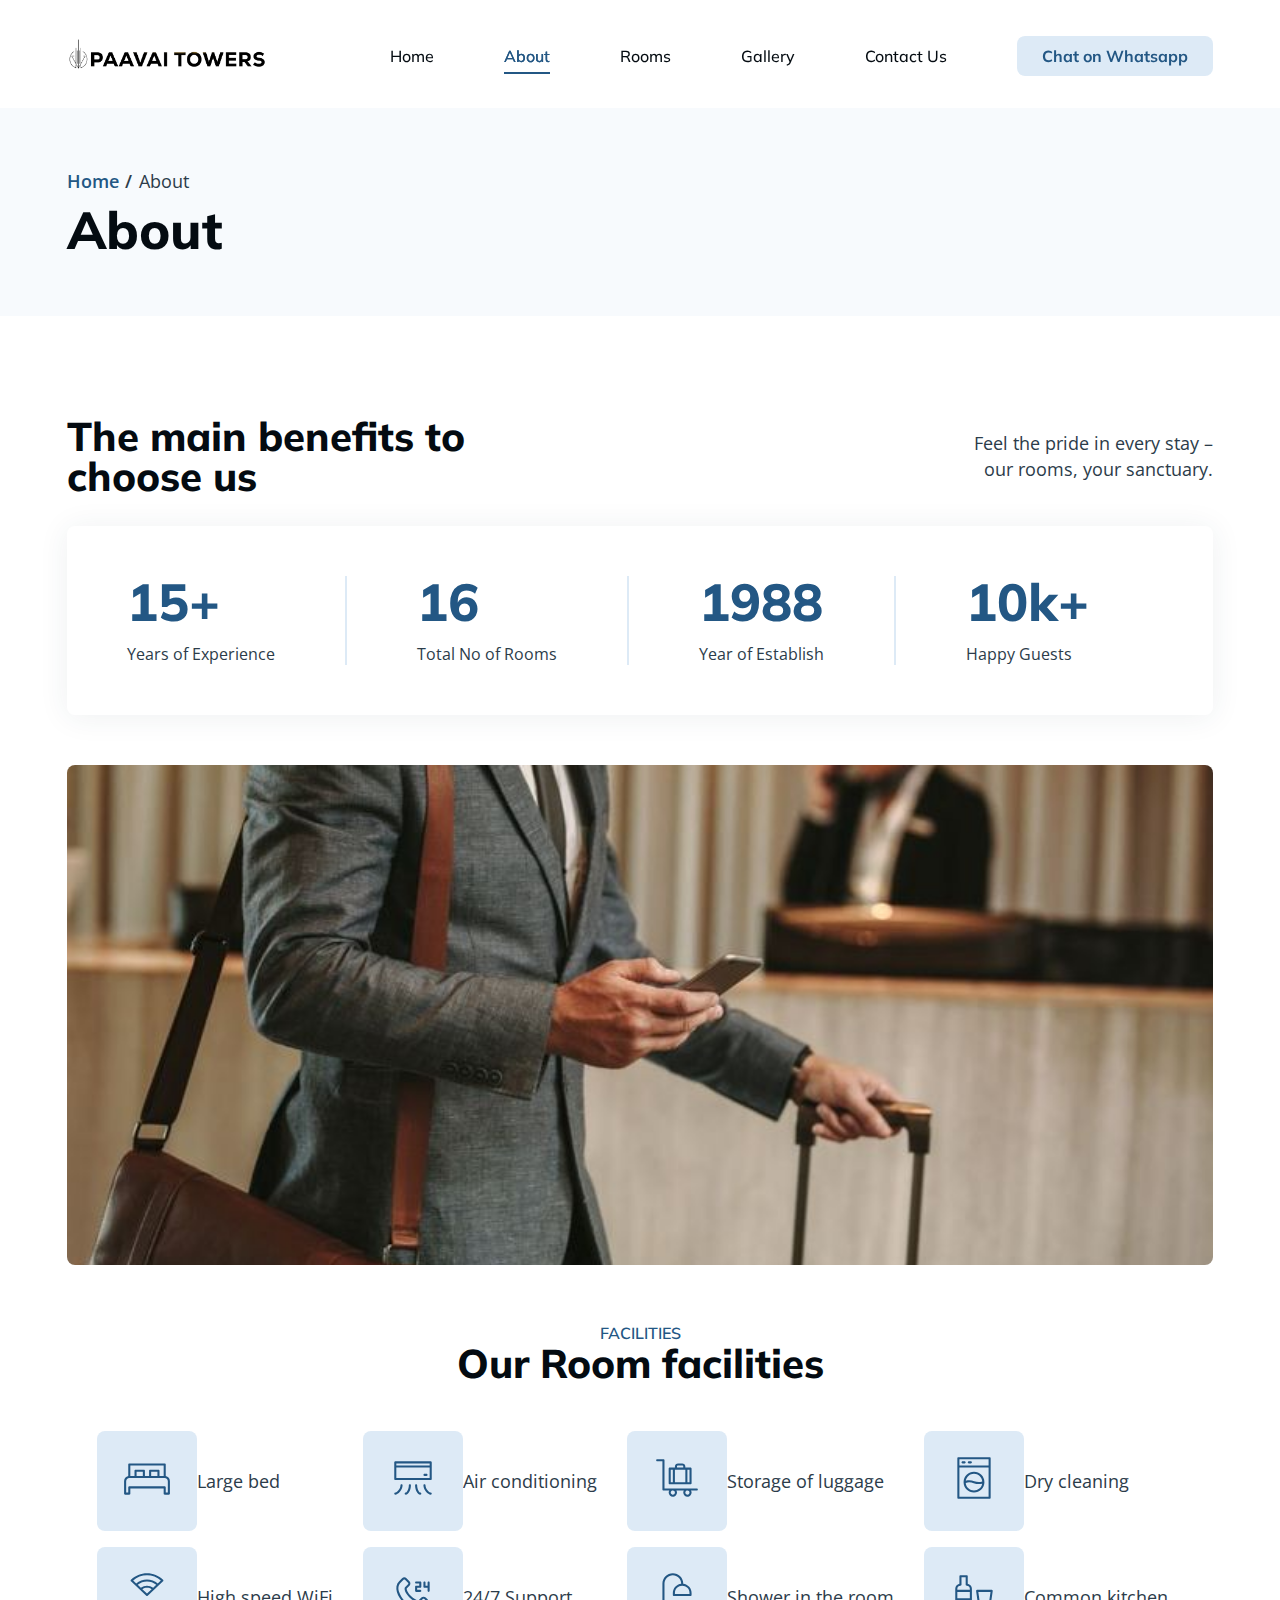
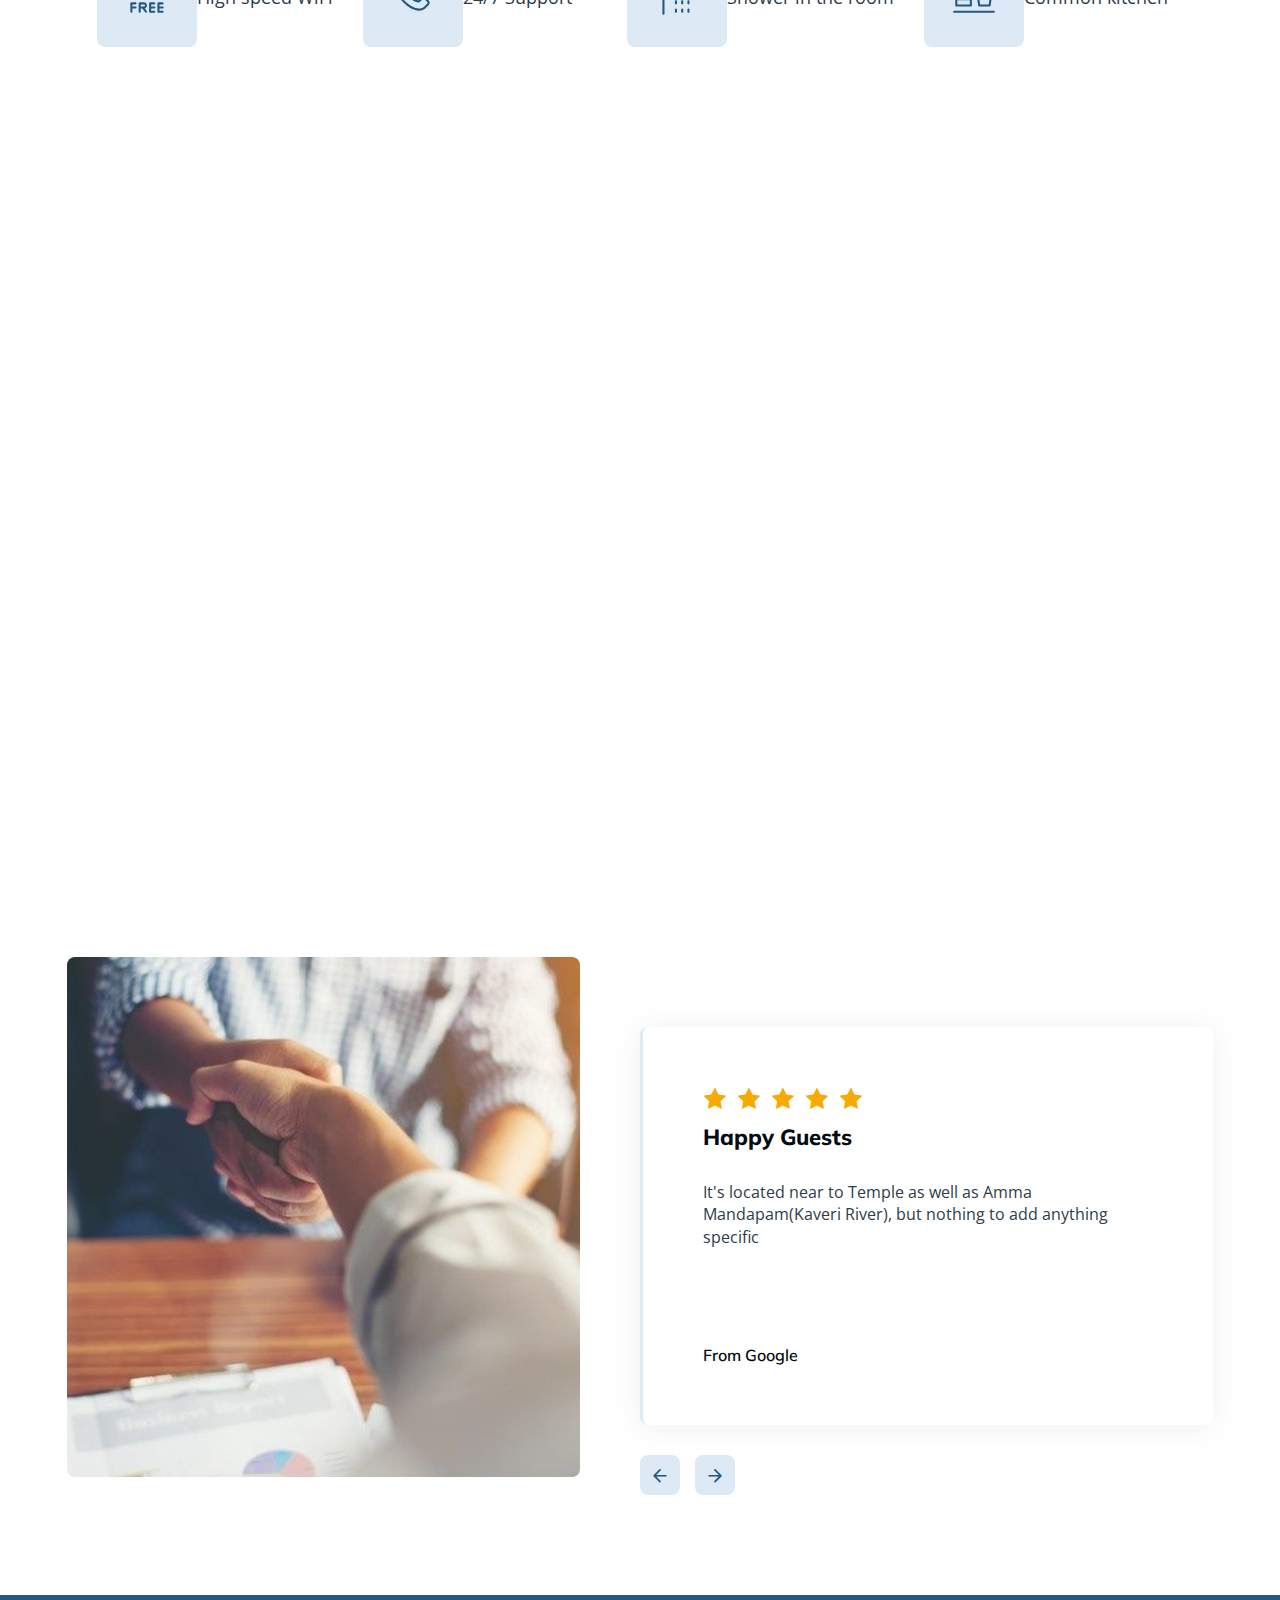
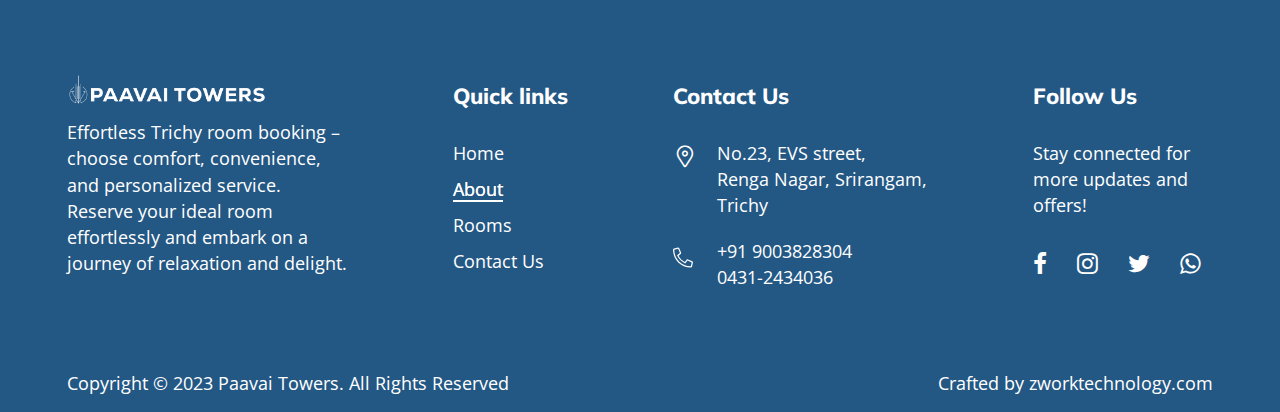
==== commit 238281f2: "about changes logo changes" ====
--- a/about.html
+++ b/about.html
@@ -14,18 +14,21 @@
     <link rel="stylesheet" href="css/index.min.css">
     <link rel="stylesheet" href="css/about.min.css">
     <link rel="stylesheet" href="css/floatbutton.min.css">
+    <style>
+        @media only screen and (max-width: 600px) {
+            [class="container"] {
+                width: 100%;
+            }
+        }
+    </style>
 </head>
 
 <body>
     <header class="header d-flex align-items-center" data-page="about">
-        <div class="container position-relative d-flex justify-content-between align-items-center"><a
-                class="brand d-flex align-items-center" href="index.html"><span class="brand_logo theme-element"><svg
-                        id="brandHeader" width="22" height="23" viewbox="0 0 22 23" fill="none"
-                        xmlns="http://www.w3.org/2000/svg">
-                        <path fill-rule="evenodd" clip-rule="evenodd"
-                            d="M7.03198 3.80281V7.07652L3.86083 9.75137L0.689673 12.4263L0.667474 6.56503C0.655304 3.34138 0.663875 0.654206 0.686587 0.593579C0.71907 0.506918 1.4043 0.488223 3.87994 0.506219L7.03198 0.529106V3.80281ZM21.645 4.36419V5.88433L17.0383 9.76316C14.5046 11.8966 11.2263 14.6552 9.75318 15.8934L7.07484 18.145V20.3225V22.5H3.85988H0.64502L0.667303 18.768L0.689673 15.036L2.56785 13.4609C3.60088 12.5946 6.85989 9.85244 9.81009 7.36726L15.1741 2.84867L18.4096 2.8464L21.645 2.84413V4.36419ZM21.645 15.5549V22.5H18.431H15.217V18.2638V14.0274L15.4805 13.7882C15.8061 13.4924 21.5939 8.61606 21.6236 8.61248C21.6353 8.61099 21.645 11.7351 21.645 15.5549Z"
-                            fill="currentColor"></path>
-                    </svg> </span><span class="brand_name">Hosteller</span></a>
+        <div class="container position-relative d-flex justify-content-between align-items-center">
+            <a class="brand d-flex align-items-center" href="index.html">
+                <img class="lazy" data-src="img/logo.png" src="img/logo.png" alt="media" style="width: 200px;">
+            </a>
             <div class="header_offcanvas offcanvas offcanvas-end" id="menuOffcanvas">
                 <div class="header_offcanvas-header d-flex justify-content-between align-content-center"><a
                         class="brand d-flex align-items-center" href="index.html"><span
@@ -107,6 +110,10 @@
                         <p class="number-label">Total No of Rooms</p>
                     </li>
                     <li class="about_benefits-list_item"><span class="countNum number h1 d-flex align-items-center"
+                            data-suffix="" data-value="2009">0</span>
+                        <p class="number-label">Year of Establish</p>
+                    </li>
+                    <li class="about_benefits-list_item"><span class="countNum number h1 d-flex align-items-center"
                             data-suffix="k+" data-value="10">0</span>
                         <p class="number-label">Happy Guests</p>
                     </li>
@@ -121,6 +128,195 @@
             </div>
         </section>
 
+        <section class="facilities">
+            <h6 class="pt-5" style="text-align: center; color: #235784;">FACILITIES</h6>
+            <h2 class="facilities_header" style="text-align: center;">Our Room facilities</h2>
+            <div class="container">
+                <div class="facilities_list d-sm-flex flex-wrap ">
+                    <div class="facilities_list-block pt-5">
+                        <span class="facilities_list-block_item d-flex align-items-center" style="padding-left: 30px;">
+                            <span class="theme-element theme-element--light media" style="width: 100px; height: 100px;">
+                                <span class="icon">
+                                    <svg width="50" height="50" viewbox="0 0 32 32" fill="none"
+                                        xmlns="http://www.w3.org/2000/svg">
+                                        <path
+                                            d="M27.9997 14.7341V7.33329C27.9997 7.15648 27.9294 6.98691 27.8044 6.86189C27.6794 6.73686 27.5098 6.66663 27.333 6.66663H4.66634C4.48953 6.66663 4.31996 6.73686 4.19494 6.86189C4.06991 6.98691 3.99967 7.15648 3.99967 7.33329V14.7341C3.24737 14.8887 2.57136 15.2979 2.0856 15.8928C1.59985 16.4877 1.33405 17.2319 1.33301 18V26C1.33301 26.1768 1.40325 26.3463 1.52827 26.4714C1.65329 26.5964 1.82286 26.6666 1.99967 26.6666H4.66634C4.84315 26.6666 5.01272 26.5964 5.13775 26.4714C5.26277 26.3463 5.33301 26.1768 5.33301 26V22.6666H26.6663V26C26.6663 26.1768 26.7366 26.3463 26.8616 26.4714C26.9866 26.5964 27.1562 26.6666 27.333 26.6666H29.9997C30.1765 26.6666 30.3461 26.5964 30.4711 26.4714C30.5961 26.3463 30.6663 26.1768 30.6663 26V18C30.6654 17.2319 30.3996 16.4877 29.9138 15.8928C29.4281 15.2979 28.752 14.8886 27.9997 14.7341ZM5.33301 7.99996H26.6663V14.6666H23.9997V11.3333C23.9997 11.1565 23.9294 10.9869 23.8044 10.8619C23.6794 10.7369 23.5098 10.6666 23.333 10.6666H17.9997C17.8229 10.6666 17.6533 10.7369 17.5283 10.8619C17.4032 10.9869 17.333 11.1565 17.333 11.3333V14.6666H14.6663V11.3333C14.6663 11.1565 14.5961 10.9869 14.4711 10.8619C14.3461 10.7369 14.1765 10.6666 13.9997 10.6666H8.66634C8.48953 10.6666 8.31996 10.7369 8.19494 10.8619C8.06991 10.9869 7.99967 11.1565 7.99967 11.3333V14.6666H5.33301V7.99996ZM22.6663 14.6666H18.6663V12H22.6663V14.6666ZM13.333 14.6666H9.33301V12H13.333V14.6666ZM29.333 25.3333H27.9997V22C27.9997 21.8231 27.9294 21.6536 27.8044 21.5286C27.6794 21.4035 27.5098 21.3333 27.333 21.3333H4.66634C4.48953 21.3333 4.31996 21.4035 4.19494 21.5286C4.06991 21.6536 3.99967 21.8231 3.99967 22V25.3333H2.66634V18C2.66692 17.4697 2.87782 16.9613 3.25277 16.5864C3.62772 16.2114 4.13609 16.0005 4.66634 16H27.333C27.8633 16.0005 28.3716 16.2114 28.7466 16.5864C29.1215 16.9613 29.3324 17.4697 29.333 18V25.3333Z"
+                                            fill="currentColor">
+                                        </path>
+                                    </svg>
+                                </span>
+                            </span>
+                            Large bed
+                        </span>
+                        <span class="facilities_list-block_item d-flex align-items-center pt-3"
+                            style="padding-left: 30px;">
+                            <span class="theme-element theme-element--light media" style="width: 100px; height: 100px;">
+                                <span class="icon">
+                                    <svg width="50" height="50" viewbox="0 0 32 32" fill="none"
+                                        xmlns="http://www.w3.org/2000/svg">
+                                        <path
+                                            d="M26.2786 7.84667C26.3436 7.78509 26.3956 7.71106 26.4314 7.62899C26.4671 7.54691 26.4861 7.45848 26.487 7.36895C26.4879 7.27942 26.4708 7.19062 26.4367 7.10783C26.4026 7.02505 26.3522 6.94997 26.2884 6.88707C23.5465 4.18306 19.8503 2.66711 15.9994 2.66711C12.1484 2.66711 8.45223 4.18306 5.7103 6.88707C5.64658 6.94997 5.59616 7.02505 5.56205 7.10783C5.52795 7.19062 5.51084 7.27942 5.51175 7.36895C5.51267 7.45848 5.53158 7.54691 5.56738 7.62899C5.60317 7.71106 5.65511 7.78509 5.7201 7.84667L8.6289 10.6032L15.541 17.1514C15.6649 17.2685 15.8289 17.3337 15.9994 17.3337C16.1698 17.3337 16.3338 17.2685 16.4577 17.1514L26.2786 7.84667ZM10.0723 10.1333C11.7398 8.75474 13.8358 8.00054 15.9994 8.00054C18.163 8.00054 20.2589 8.75474 21.9264 10.1333L19.9357 12.0195C18.7895 11.1932 17.4123 10.7485 15.9994 10.7485C14.5864 10.7485 13.2092 11.1932 12.063 12.0195L10.0723 10.1333ZM15.9994 4.00001C19.2628 3.99296 22.414 5.19111 24.8483 7.36461L22.8923 9.21794C20.973 7.57171 18.5279 6.66674 15.9994 6.66674C13.4708 6.66674 11.0257 7.57171 9.10643 9.21794L7.15043 7.36461C9.58478 5.19111 12.7359 3.99296 15.9994 4.00001ZM13.0255 12.931C13.9048 12.3403 14.9401 12.0248 15.9994 12.0248C17.0587 12.0248 18.094 12.3403 18.9732 12.931L15.9994 15.7487L13.0255 12.931Z"
+                                            fill="currentColor"></path>
+                                        <path
+                                            d="M8.66634 22.6667C8.84315 22.6667 9.01272 22.5965 9.13774 22.4714C9.26277 22.3464 9.33301 22.1769 9.33301 22C9.33301 21.8232 9.26277 21.6537 9.13774 21.5286C9.01272 21.4036 8.84315 21.3334 8.66634 21.3334H5.99967C5.82286 21.3334 5.65329 21.4036 5.52827 21.5286C5.40325 21.6537 5.33301 21.8232 5.33301 22V27.3334C5.33301 27.5102 5.40325 27.6798 5.52827 27.8048C5.65329 27.9298 5.82286 28 5.99967 28C6.17649 28 6.34605 27.9298 6.47108 27.8048C6.5961 27.6798 6.66634 27.5102 6.66634 27.3334V25.3334H8.66634C8.84315 25.3334 9.01272 25.2631 9.13774 25.1381C9.26277 25.0131 9.33301 24.8435 9.33301 24.6667C9.33301 24.4899 9.26277 24.3203 9.13774 24.1953C9.01272 24.0703 8.84315 24 8.66634 24H6.66634V22.6667H8.66634Z"
+                                            fill="currentColor"></path>
+                                        <path
+                                            d="M15.9993 23.3334C15.9988 22.8031 15.7879 22.2947 15.4129 21.9198C15.038 21.5449 14.5296 21.334 13.9993 21.3334H11.3327C11.1559 21.3334 10.9863 21.4036 10.8613 21.5286C10.7363 21.6537 10.666 21.8232 10.666 22V27.3334C10.666 27.5102 10.7363 27.6798 10.8613 27.8048C10.9863 27.9298 11.1559 28 11.3327 28C11.5095 28 11.6791 27.9298 11.8041 27.8048C11.9291 27.6798 11.9993 27.5102 11.9993 27.3334V25.3334H12.9993L14.7993 27.7334C14.8519 27.8034 14.9177 27.8624 14.993 27.907C15.0684 27.9516 15.1517 27.981 15.2384 27.9933C15.3251 28.0057 15.4133 28.0009 15.4981 27.9792C15.5829 27.9575 15.6626 27.9192 15.7327 27.8667C15.8027 27.8142 15.8617 27.7484 15.9063 27.673C15.9509 27.5977 15.9803 27.5143 15.9926 27.4277C16.005 27.341 16.0002 27.2527 15.9785 27.1679C15.9568 27.0831 15.9185 27.0034 15.866 26.9334L14.5912 25.2334C14.9978 25.1081 15.3537 24.8562 15.607 24.5144C15.8603 24.1726 15.9978 23.7588 15.9993 23.3334ZM13.9993 24H11.9993V22.6667H13.9993C14.1762 22.6667 14.3457 22.7369 14.4708 22.862C14.5958 22.987 14.666 23.1566 14.666 23.3334C14.666 23.5102 14.5958 23.6798 14.4708 23.8048C14.3457 23.9298 14.1762 24 13.9993 24Z"
+                                            fill="currentColor"></path>
+                                        <path
+                                            d="M20.6663 22.6667C20.8432 22.6667 21.0127 22.5965 21.1377 22.4714C21.2628 22.3464 21.333 22.1769 21.333 22C21.333 21.8232 21.2628 21.6537 21.1377 21.5286C21.0127 21.4036 20.8432 21.3334 20.6663 21.3334H17.9997C17.8229 21.3334 17.6533 21.4036 17.5283 21.5286C17.4032 21.6537 17.333 21.8232 17.333 22V27.3334C17.333 27.5102 17.4032 27.6798 17.5283 27.8048C17.6533 27.9298 17.8229 28 17.9997 28H20.6663C20.8432 28 21.0127 27.9298 21.1377 27.8048C21.2628 27.6798 21.333 27.5102 21.333 27.3334C21.333 27.1566 21.2628 26.987 21.1377 26.862C21.0127 26.7369 20.8432 26.6667 20.6663 26.6667H18.6663V25.3334H20.6663C20.8432 25.3334 21.0127 25.2631 21.1377 25.1381C21.2628 25.0131 21.333 24.8435 21.333 24.6667C21.333 24.4899 21.2628 24.3203 21.1377 24.1953C21.0127 24.0703 20.8432 24 20.6663 24H18.6663V22.6667H20.6663Z"
+                                            fill="currentColor"></path>
+                                        <path
+                                            d="M25.9993 25.3334C26.1762 25.3334 26.3457 25.2631 26.4708 25.1381C26.5958 25.0131 26.666 24.8435 26.666 24.6667C26.666 24.4899 26.5958 24.3203 26.4708 24.1953C26.3457 24.0703 26.1762 24 25.9993 24H23.9993V22.6667H25.9993C26.1762 22.6667 26.3457 22.5965 26.4708 22.4714C26.5958 22.3464 26.666 22.1769 26.666 22C26.666 21.8232 26.5958 21.6537 26.4708 21.5286C26.3457 21.4036 26.1762 21.3334 25.9993 21.3334H23.3327C23.1559 21.3334 22.9863 21.4036 22.8613 21.5286C22.7363 21.6537 22.666 21.8232 22.666 22V27.3334C22.666 27.5102 22.7363 27.6798 22.8613 27.8048C22.9863 27.9298 23.1559 28 23.3327 28H25.9993C26.1762 28 26.3457 27.9298 26.4708 27.8048C26.5958 27.6798 26.666 27.5102 26.666 27.3334C26.666 27.1566 26.5958 26.987 26.4708 26.862C26.3457 26.7369 26.1762 26.6667 25.9993 26.6667H23.9993V25.3334H25.9993Z"
+                                            fill="currentColor"></path>
+                                    </svg>
+                                </span>
+                            </span>High speed WiFi
+                        </span>
+                    </div>
+                    <div class="facilities_list-block pt-5">
+                        <span class="facilities_list-block_item d-flex align-items-center" style="padding-left: 30px;">
+                            <span class="theme-element theme-element--light media" style="width: 100px; height: 100px;">
+                                <span class="icon">
+                                    <svg width="50" height="50" viewbox="0 0 32 32" fill="none"
+                                        xmlns="http://www.w3.org/2000/svg">
+                                        <path
+                                            d="M27.3333 5.33337H4.66667C4.48986 5.33337 4.32029 5.40361 4.19526 5.52864C4.07024 5.65366 4 5.82323 4 6.00004V16.6667C4 16.8435 4.07024 17.0131 4.19526 17.1381C4.32029 17.2631 4.48986 17.3334 4.66667 17.3334H27.3333C27.5101 17.3334 27.6797 17.2631 27.8047 17.1381C27.9298 17.0131 28 16.8435 28 16.6667V6.00004C28 5.82323 27.9298 5.65366 27.8047 5.52864C27.6797 5.40361 27.5101 5.33337 27.3333 5.33337ZM26.6667 6.66671V8.00004H5.33333V6.66671H26.6667ZM5.33333 16V9.33337H26.6667V16H5.33333Z"
+                                            fill="currentColor"></path>
+                                        <path
+                                            d="M8.66667 20C8.48986 20 8.32029 20.0702 8.19526 20.1953C8.07024 20.3203 8 20.4899 8 20.6667C8 23.0133 5.54947 25.3333 4.66667 25.3333C4.48986 25.3333 4.32029 25.4036 4.19526 25.5286C4.07024 25.6536 4 25.8232 4 26C4 26.1768 4.07024 26.3464 4.19526 26.4714C4.32029 26.5964 4.48986 26.6667 4.66667 26.6667C6.38 26.6667 9.33333 23.7018 9.33333 20.6667C9.33333 20.4899 9.26309 20.3203 9.13807 20.1953C9.01305 20.0702 8.84348 20 8.66667 20Z"
+                                            fill="currentColor"></path>
+                                        <path
+                                            d="M27.3337 25.3333C26.4509 25.3333 24.0003 23.0133 24.0003 20.6667C24.0003 20.4899 23.9301 20.3203 23.8051 20.1953C23.68 20.0702 23.5105 20 23.3337 20C23.1568 20 22.9873 20.0702 22.8623 20.1953C22.7372 20.3203 22.667 20.4899 22.667 20.6667C22.667 23.7018 25.6203 26.6667 27.3337 26.6667C27.5105 26.6667 27.68 26.5964 27.8051 26.4714C27.9301 26.3464 28.0003 26.1768 28.0003 26C28.0003 25.8232 27.9301 25.6536 27.8051 25.5286C27.68 25.4036 27.5105 25.3333 27.3337 25.3333Z"
+                                            fill="currentColor"></path>
+                                        <path
+                                            d="M14.0003 20C13.8235 20 13.6539 20.0702 13.5289 20.1953C13.4039 20.3203 13.3337 20.4899 13.3337 20.6667C13.3337 23.1523 12.0876 25.3333 11.3337 25.3333C11.1568 25.3333 10.9873 25.4036 10.8623 25.5286C10.7372 25.6536 10.667 25.8232 10.667 26C10.667 26.1768 10.7372 26.3464 10.8623 26.4714C10.9873 26.5964 11.1568 26.6667 11.3337 26.6667C13.2412 26.6667 14.667 23.4987 14.667 20.6667C14.667 20.4899 14.5968 20.3203 14.4717 20.1953C14.3467 20.0702 14.1771 20 14.0003 20Z"
+                                            fill="currentColor"></path>
+                                        <path
+                                            d="M20.6663 25.3333C19.9124 25.3333 18.6663 23.1523 18.6663 20.6667C18.6663 20.4899 18.5961 20.3203 18.4711 20.1953C18.3461 20.0702 18.1765 20 17.9997 20C17.8229 20 17.6533 20.0702 17.5283 20.1953C17.4032 20.3203 17.333 20.4899 17.333 20.6667C17.333 23.4987 18.7588 26.6667 20.6663 26.6667C20.8432 26.6667 21.0127 26.5964 21.1377 26.4714C21.2628 26.3464 21.333 26.1768 21.333 26C21.333 25.8232 21.2628 25.6536 21.1377 25.5286C21.0127 25.4036 20.8432 25.3333 20.6663 25.3333Z"
+                                            fill="currentColor"></path>
+                                        <path
+                                            d="M24.667 13.3334H23.3337C23.1568 13.3334 22.9873 13.4036 22.8623 13.5286C22.7372 13.6537 22.667 13.8232 22.667 14C22.667 14.1769 22.7372 14.3464 22.8623 14.4714C22.9873 14.5965 23.1568 14.6667 23.3337 14.6667H24.667C24.8438 14.6667 25.0134 14.5965 25.1384 14.4714C25.2634 14.3464 25.3337 14.1769 25.3337 14C25.3337 13.8232 25.2634 13.6537 25.1384 13.5286C25.0134 13.4036 24.8438 13.3334 24.667 13.3334Z"
+                                            fill="currentColor"></path>
+                                    </svg>
+                                </span>
+                            </span>Air conditioning
+                        </span>
+                        <span class="facilities_list-block_item d-flex align-items-center pt-3"
+                            style="padding-left: 30px;">
+                            <span class="theme-element theme-element--light media" style="width: 100px; height: 100px;">
+                                <span class="icon">
+                                    <svg width="50" height="50" viewbox="0 0 32 32" fill="none"
+                                        xmlns="http://www.w3.org/2000/svg">
+                                        <path
+                                            d="M24.1777 18.2559C23.7953 17.8906 23.2868 17.6868 22.7579 17.6868C22.2291 17.6868 21.7205 17.8906 21.3381 18.2559L19.5669 20.0271C18.5141 20.2346 16.506 19.12 14.6919 17.3084C12.8803 15.4956 11.7676 13.4863 11.9719 12.4322L13.7431 10.66C14.1188 10.2831 14.3298 9.77268 14.3298 9.24054C14.3298 8.70839 14.1188 8.19794 13.7431 7.82104L11.8457 5.92324C11.4684 5.54793 10.9579 5.33729 10.4258 5.3374C9.89361 5.33751 9.38317 5.54837 9.00608 5.92384L7.10861 7.8213C3.36321 11.5674 6.08195 17.6976 10.1929 21.808C12.9337 24.548 16.5711 26.6693 19.8011 26.6693C20.6132 26.6852 21.42 26.5357 22.1724 26.2299C22.9248 25.924 23.6071 25.4682 24.1777 24.8903L26.0751 22.9934C26.4517 22.6167 26.6632 22.106 26.6632 21.5734C26.6632 21.0408 26.4517 20.53 26.0751 20.1534L24.1777 18.2559ZM25.1329 22.0508L23.2355 23.9482C21.5242 25.6595 19.248 25.4624 17.6382 24.9952C15.1658 24.1705 12.933 22.7528 11.1351 20.8658C9.24779 19.0675 7.8296 16.8343 7.00455 14.3614C6.53601 12.7536 6.33788 10.4768 8.05081 8.7635L9.94828 6.8667C10.075 6.74014 10.2467 6.66901 10.4258 6.66889C10.6048 6.66878 10.7766 6.7397 10.9035 6.8661L12.8009 8.7635C12.9272 8.89026 12.9981 9.06189 12.9981 9.2408C12.9981 9.41972 12.9272 9.59134 12.8009 9.7181L10.9035 11.6155C10.8302 11.6885 10.775 11.7775 10.7421 11.8755C10.1213 13.7378 11.8888 16.3894 13.7497 18.2504C15.6119 20.1104 18.2642 21.8735 20.1226 21.256C20.2206 21.2232 20.3096 21.1682 20.3826 21.0952L22.28 19.1985C22.4085 19.0753 22.5795 19.0065 22.7575 19.0064C22.9355 19.0062 23.1066 19.0748 23.2353 19.1978L25.1329 21.0962C25.1956 21.1588 25.2453 21.2332 25.2793 21.3151C25.3132 21.397 25.3307 21.4848 25.3307 21.5735C25.3307 21.6621 25.3132 21.7499 25.2793 21.8318C25.2453 21.9137 25.1956 21.9881 25.1329 22.0508Z"
+                                            fill="currentColor"></path>
+                                        <path
+                                            d="M18.0012 14.664H20.6665C20.7546 14.6649 20.8419 14.6483 20.9235 14.6152C21.0051 14.5821 21.0794 14.5332 21.142 14.4712C21.2045 14.4092 21.2542 14.3355 21.2881 14.2542C21.322 14.1729 21.3395 14.0858 21.3395 13.9977C21.3395 13.9096 21.322 13.8224 21.2881 13.7412C21.2542 13.6599 21.2045 13.5861 21.142 13.5242C21.0794 13.4622 21.0051 13.4133 20.9235 13.3802C20.8419 13.3471 20.7546 13.3305 20.6665 13.3314H18.6676V11.9987H20.6665C20.7541 11.9988 20.8408 11.9816 20.9217 11.9482C21.0027 11.9147 21.0762 11.8656 21.1381 11.8037C21.2 11.7417 21.2491 11.6682 21.2826 11.5873C21.3161 11.5064 21.3333 11.4196 21.3332 11.3321V8.66719C21.3332 8.57964 21.316 8.49294 21.2825 8.41205C21.249 8.33117 21.1999 8.25767 21.138 8.19578C21.0761 8.13389 21.0026 8.08482 20.9217 8.05137C20.8407 8.01793 20.754 8.00076 20.6665 8.00085H18.0012C17.8257 8.00261 17.6579 8.07358 17.5344 8.19835C17.4109 8.32311 17.3416 8.49159 17.3416 8.66715C17.3416 8.84272 17.4109 9.0112 17.5344 9.13596C17.6579 9.26073 17.8257 9.3317 18.0012 9.33346H20.0002V10.6661H18.0012C17.9137 10.6661 17.8271 10.6833 17.7462 10.7167C17.6653 10.7502 17.5919 10.7993 17.53 10.8611C17.4681 10.923 17.419 10.9965 17.3856 11.0774C17.3521 11.1582 17.3349 11.2449 17.335 11.3324V13.9977C17.3349 14.0852 17.3521 14.1718 17.3856 14.2527C17.419 14.3336 17.4681 14.407 17.53 14.4689C17.5919 14.5308 17.6653 14.5799 17.7462 14.6134C17.827 14.6468 17.9137 14.664 18.0012 14.664Z"
+                                            fill="currentColor"></path>
+                                        <path
+                                            d="M25.9966 8.00085C25.9091 8.0008 25.8224 8.018 25.7416 8.05147C25.6607 8.08494 25.5872 8.13402 25.5254 8.1959C25.4635 8.25779 25.4144 8.33126 25.3809 8.41213C25.3475 8.493 25.3303 8.57967 25.3303 8.66719V10.6661H23.9977V8.66719C23.9922 8.49411 23.9196 8.32996 23.7953 8.20947C23.6709 8.08898 23.5045 8.0216 23.3314 8.0216C23.1582 8.0216 22.9918 8.08898 22.8675 8.20947C22.7431 8.32996 22.6705 8.49411 22.665 8.66719V11.3324C22.6649 11.4199 22.6821 11.5066 22.7156 11.5875C22.749 11.6685 22.7981 11.742 22.86 11.8039C22.9219 11.8658 22.9953 11.9149 23.0762 11.9484C23.1571 11.9819 23.2438 11.9991 23.3314 11.9991H25.3303V13.998C25.3358 14.1711 25.4084 14.3352 25.5327 14.4557C25.6571 14.5762 25.8235 14.6436 25.9966 14.6436C26.1698 14.6436 26.3362 14.5762 26.4605 14.4557C26.5849 14.3352 26.6575 14.1711 26.663 13.998V8.66719C26.663 8.57967 26.6458 8.493 26.6124 8.41213C26.5789 8.33126 26.5298 8.25779 26.4679 8.1959C26.406 8.13402 26.3326 8.08494 26.2517 8.05147C26.1708 8.018 26.0842 8.0008 25.9966 8.00085Z"
+                                            fill="currentColor"></path>
+                                    </svg>
+                                </span>
+                            </span>24/7 Support
+                        </span>
+                    </div>
+                    <div class="facilities_list-block pt-5">
+                        <span class="facilities_list-block_item d-flex align-items-center" style="padding-left: 30px;">
+                            <span class="theme-element theme-element--light media" style="width: 100px; height: 100px;">
+                                <span class="icon">
+                                    <svg width="50" height="50" viewbox="0 0 32 32" fill="none"
+                                        xmlns="http://www.w3.org/2000/svg">
+                                        <path
+                                            d="M28.667 22.6667H8.00033V4.66667C8.00033 4.48986 7.93009 4.32029 7.80506 4.19526C7.68004 4.07024 7.51047 4 7.33366 4H3.33366C3.15685 4 2.98728 4.07024 2.86225 4.19526C2.73723 4.32029 2.66699 4.48986 2.66699 4.66667C2.66699 4.84348 2.73723 5.01305 2.86225 5.13807C2.98728 5.2631 3.15685 5.33333 3.33366 5.33333H6.66699V23.3333C6.66699 23.5101 6.73723 23.6797 6.86225 23.8047C6.98728 23.9298 7.15685 24 7.33366 24H11.0379C10.7977 24.4035 10.6697 24.8638 10.667 25.3333C10.667 26.0406 10.9479 26.7189 11.448 27.219C11.9481 27.719 12.6264 28 13.3337 28C14.0409 28 14.7192 27.719 15.2193 27.219C15.7194 26.7189 16.0003 26.0406 16.0003 25.3333C15.9976 24.8638 15.8696 24.4035 15.6294 24H20.3713C20.1311 24.4035 20.003 24.8638 20.0003 25.3333C20.0003 26.0406 20.2813 26.7189 20.7814 27.219C21.2815 27.719 21.9597 28 22.667 28C23.3742 28 24.0525 27.719 24.5526 27.219C25.0527 26.7189 25.3337 26.0406 25.3337 25.3333C25.331 24.8638 25.2029 24.4035 24.9627 24H28.667C28.8438 24 29.0134 23.9298 29.1384 23.8047C29.2634 23.6797 29.3337 23.5101 29.3337 23.3333C29.3337 23.1565 29.2634 22.987 29.1384 22.8619C29.0134 22.7369 28.8438 22.6667 28.667 22.6667ZM14.667 25.3333C14.667 25.597 14.5888 25.8548 14.4423 26.0741C14.2958 26.2934 14.0875 26.4643 13.8439 26.5652C13.6003 26.6661 13.3322 26.6925 13.0735 26.641C12.8149 26.5896 12.5773 26.4626 12.3909 26.2761C12.2044 26.0897 12.0774 25.8521 12.0259 25.5935C11.9745 25.3348 12.0009 25.0667 12.1018 24.8231C12.2027 24.5795 12.3736 24.3712 12.5929 24.2247C12.8122 24.0782 13.07 24 13.3337 24C13.6872 24.0004 14.0261 24.1409 14.2761 24.3909C14.5261 24.6409 14.6666 24.9798 14.667 25.3333ZM24.0003 25.3333C24.0003 25.597 23.9221 25.8548 23.7756 26.0741C23.6291 26.2934 23.4209 26.4643 23.1772 26.5652C22.9336 26.6661 22.6655 26.6925 22.4069 26.641C22.1482 26.5896 21.9107 26.4626 21.7242 26.2761C21.5377 26.0897 21.4107 25.8521 21.3593 25.5935C21.3078 25.3348 21.3342 25.0667 21.4352 24.8231C21.5361 24.5795 21.707 24.3712 21.9262 24.2247C22.1455 24.0782 22.4033 24 22.667 24C23.0205 24.0004 23.3594 24.1409 23.6094 24.3909C23.8594 24.6409 24 24.9798 24.0003 25.3333Z"
+                                            fill="currentColor"></path>
+                                        <path
+                                            d="M11.3337 20H24.667C24.8438 20 25.0134 19.9297 25.1384 19.8047C25.2634 19.6797 25.3337 19.5101 25.3337 19.3333V9.99996C25.3337 9.82315 25.2634 9.65358 25.1384 9.52855C25.0134 9.40353 24.8438 9.33329 24.667 9.33329H21.3337V8.66663C21.3331 8.13637 21.1222 7.628 20.7472 7.25306C20.3723 6.87811 19.8639 6.66721 19.3337 6.66663H16.667C16.1367 6.66721 15.6284 6.87811 15.2534 7.25306C14.8785 7.628 14.6676 8.13637 14.667 8.66663V9.33329H11.3337C11.1568 9.33329 10.9873 9.40353 10.8623 9.52855C10.7372 9.65358 10.667 9.82315 10.667 9.99996V19.3333C10.667 19.5101 10.7372 19.6797 10.8623 19.8047C10.9873 19.9297 11.1568 20 11.3337 20ZM21.3337 10.6666V18.6666H14.667V10.6666H21.3337ZM24.0003 18.6666H22.667V10.6666H24.0003V18.6666ZM16.0003 8.66663C16.0006 8.48989 16.0709 8.32045 16.1958 8.19547C16.3208 8.0705 16.4903 8.00019 16.667 7.99996H19.3337C19.5104 8.00019 19.6798 8.0705 19.8048 8.19547C19.9298 8.32045 20.0001 8.48989 20.0003 8.66663V9.33329H16.0003V8.66663ZM12.0003 10.6666H13.3337V18.6666H12.0003V10.6666Z"
+                                            fill="currentColor"></path>
+                                    </svg>
+                                </span>
+                            </span>Storage of luggage
+                        </span>
+                        <span class="facilities_list-block_item d-flex align-items-center pt-3"
+                            style="padding-left: 30px;">
+                            <span class="theme-element theme-element--light media" style="width: 100px; height: 100px;">
+                                <span class="icon">
+                                    <svg width="50" height="50" viewbox="0 0 32 32" fill="none"
+                                        xmlns="http://www.w3.org/2000/svg">
+                                        <path
+                                            d="M13.333 2.66663C15.1005 2.66869 16.795 3.37173 18.0448 4.62153C19.2946 5.87132 19.9976 7.56582 19.9997 9.33329V9.40069C21.4623 9.56134 22.8146 10.255 23.7984 11.3493C24.7821 12.4436 25.3284 13.8618 25.333 15.3333V16.6666C25.333 16.8434 25.2628 17.013 25.1377 17.138C25.0127 17.2631 24.8432 17.3333 24.6663 17.3333H13.9997C13.8229 17.3333 13.6533 17.2631 13.5283 17.138C13.4032 17.013 13.333 16.8434 13.333 16.6666V15.3333C13.3376 13.8618 13.8839 12.4436 14.8676 11.3493C15.8514 10.255 17.2037 9.56134 18.6663 9.40069V9.33329C18.6663 7.9188 18.1044 6.56225 17.1042 5.56206C16.104 4.56186 14.7475 3.99996 13.333 3.99996C11.9185 3.99996 10.562 4.56186 9.56177 5.56206C8.56158 6.56225 7.99967 7.9188 7.99967 9.33329V28.6666C7.99967 28.8434 7.92944 29.013 7.80441 29.138C7.67939 29.2631 7.50982 29.3333 7.33301 29.3333C7.1562 29.3333 6.98663 29.2631 6.8616 29.138C6.73658 29.013 6.66634 28.8434 6.66634 28.6666V9.33329C6.66841 7.56582 7.37145 5.87132 8.62124 4.62153C9.87104 3.37173 11.5655 2.66869 13.333 2.66663ZM14.6663 15.3333V16H23.9997V15.3333C23.9997 14.0956 23.508 12.9086 22.6328 12.0335C21.7577 11.1583 20.5707 10.6666 19.333 10.6666C18.0953 10.6666 16.9083 11.1583 16.0332 12.0335C15.158 12.9086 14.6663 14.0956 14.6663 15.3333Z"
+                                            fill="currentColor"></path>
+                                        <path
+                                            d="M23.3333 20C23.5101 20 23.6797 20.0702 23.8047 20.1953C23.9298 20.3203 24 20.4899 24 20.6667V22C24 22.1768 23.9298 22.3464 23.8047 22.4714C23.6797 22.5964 23.5101 22.6667 23.3333 22.6667C23.1565 22.6667 22.987 22.5964 22.8619 22.4714C22.7369 22.3464 22.6667 22.1768 22.6667 22V20.6667C22.6667 20.4899 22.7369 20.3203 22.8619 20.1953C22.987 20.0702 23.1565 20 23.3333 20Z"
+                                            fill="currentColor"></path>
+                                        <path
+                                            d="M23.3333 25.3333C23.5101 25.3333 23.6797 25.4035 23.8047 25.5285C23.9298 25.6535 24 25.8231 24 25.9999V27.3333C24 27.5101 23.9298 27.6796 23.8047 27.8047C23.6797 27.9297 23.5101 27.9999 23.3333 27.9999C23.1565 27.9999 22.987 27.9297 22.8619 27.8047C22.7369 27.6796 22.6667 27.5101 22.6667 27.3333V25.9999C22.6667 25.8231 22.7369 25.6535 22.8619 25.5285C22.987 25.4035 23.1565 25.3333 23.3333 25.3333Z"
+                                            fill="currentColor"></path>
+                                        <path
+                                            d="M19.3333 20C19.5101 20 19.6797 20.0702 19.8047 20.1953C19.9298 20.3203 20 20.4899 20 20.6667V22C20 22.1768 19.9298 22.3464 19.8047 22.4714C19.6797 22.5964 19.5101 22.6667 19.3333 22.6667C19.1565 22.6667 18.987 22.5964 18.8619 22.4714C18.7369 22.3464 18.6667 22.1768 18.6667 22V20.6667C18.6667 20.4899 18.7369 20.3203 18.8619 20.1953C18.987 20.0702 19.1565 20 19.3333 20Z"
+                                            fill="currentColor"></path>
+                                        <path
+                                            d="M15.3333 20C15.5101 20 15.6797 20.0702 15.8047 20.1953C15.9298 20.3203 16 20.4899 16 20.6667V22C16 22.1768 15.9298 22.3464 15.8047 22.4714C15.6797 22.5964 15.5101 22.6667 15.3333 22.6667C15.1565 22.6667 14.987 22.5964 14.8619 22.4714C14.7369 22.3464 14.6667 22.1768 14.6667 22V20.6667C14.6667 20.4899 14.7369 20.3203 14.8619 20.1953C14.987 20.0702 15.1565 20 15.3333 20Z"
+                                            fill="currentColor"></path>
+                                        <path
+                                            d="M19.3333 25.3333C19.5101 25.3333 19.6797 25.4035 19.8047 25.5285C19.9298 25.6535 20 25.8231 20 25.9999V27.3333C20 27.5101 19.9298 27.6796 19.8047 27.8047C19.6797 27.9297 19.5101 27.9999 19.3333 27.9999C19.1565 27.9999 18.987 27.9297 18.8619 27.8047C18.7369 27.6796 18.6667 27.5101 18.6667 27.3333V25.9999C18.6667 25.8231 18.7369 25.6535 18.8619 25.5285C18.987 25.4035 19.1565 25.3333 19.3333 25.3333Z"
+                                            fill="currentColor"></path>
+                                        <path
+                                            d="M15.3333 25.3333C15.5101 25.3333 15.6797 25.4035 15.8047 25.5285C15.9298 25.6535 16 25.8231 16 25.9999V27.3333C16 27.5101 15.9298 27.6796 15.8047 27.8047C15.6797 27.9297 15.5101 27.9999 15.3333 27.9999C15.1565 27.9999 14.987 27.9297 14.8619 27.8047C14.7369 27.6796 14.6667 27.5101 14.6667 27.3333V25.9999C14.6667 25.8231 14.7369 25.6535 14.8619 25.5285C14.987 25.4035 15.1565 25.3333 15.3333 25.3333Z"
+                                            fill="currentColor"></path>
+                                    </svg>
+                                </span>
+                            </span>Shower in the room
+                        </span>
+                    </div>
+                    <div class="facilities_list-block pt-5">
+                        <span class="facilities_list-block_item d-flex align-items-center" style="padding-left: 30px;">
+                            <span class="theme-element theme-element--light media" style="width: 100px; height: 100px;">
+                                <span class="icon">
+                                    <svg width="50" height="50" viewbox="0 0 32 32" fill="none"
+                                        xmlns="http://www.w3.org/2000/svg">
+                                        <path
+                                            d="M25.9997 2.66663H5.99967C5.82286 2.66663 5.65329 2.73686 5.52827 2.86189C5.40325 2.98691 5.33301 3.15648 5.33301 3.33329V28.6666C5.33301 28.8434 5.40325 29.013 5.52827 29.138C5.65329 29.2631 5.82286 29.3333 5.99967 29.3333H25.9997C26.1765 29.3333 26.3461 29.2631 26.4711 29.138C26.5961 29.013 26.6663 28.8434 26.6663 28.6666V3.33329C26.6663 3.15648 26.5961 2.98691 26.4711 2.86189C26.3461 2.73686 26.1765 2.66663 25.9997 2.66663ZM25.333 3.99996V7.99996H6.66634V3.99996H25.333ZM6.66634 28V9.33329H25.333V28H6.66634Z"
+                                            fill="currentColor"></path>
+                                        <path
+                                            d="M8.66667 6.66658H10C10.1768 6.66658 10.3464 6.59635 10.4714 6.47132C10.5964 6.3463 10.6667 6.17673 10.6667 5.99992C10.6667 5.82311 10.5964 5.65354 10.4714 5.52851C10.3464 5.40349 10.1768 5.33325 10 5.33325H8.66667C8.48986 5.33325 8.32029 5.40349 8.19526 5.52851C8.07024 5.65354 8 5.82311 8 5.99992C8 6.17673 8.07024 6.3463 8.19526 6.47132C8.32029 6.59635 8.48986 6.66658 8.66667 6.66658Z"
+                                            fill="currentColor"></path>
+                                        <path
+                                            d="M12.6667 6.66658H14C14.1768 6.66658 14.3464 6.59635 14.4714 6.47132C14.5964 6.3463 14.6667 6.17673 14.6667 5.99992C14.6667 5.82311 14.5964 5.65354 14.4714 5.52851C14.3464 5.40349 14.1768 5.33325 14 5.33325H12.6667C12.4899 5.33325 12.3203 5.40349 12.1953 5.52851C12.0702 5.65354 12 5.82311 12 5.99992C12 6.17673 12.0702 6.3463 12.1953 6.47132C12.3203 6.59635 12.4899 6.66658 12.6667 6.66658Z"
+                                            fill="currentColor"></path>
+                                        <path
+                                            d="M15.9997 12C14.2388 12.0024 12.5502 12.7008 11.3021 13.943C10.054 15.1851 9.34746 16.8703 9.33661 18.6312C9.33621 18.6389 9.33441 18.646 9.33434 18.6537L9.33301 18.6667C9.33201 20.4321 10.0315 22.1258 11.2779 23.3761C12.5244 24.6263 14.2159 25.331 15.9813 25.3354C17.7468 25.3398 19.4418 24.6436 20.6945 23.3996C21.9472 22.1556 22.6551 20.4654 22.6629 18.7C22.6633 18.6926 22.6649 18.6856 22.6651 18.6781L22.6663 18.6667C22.6643 16.8992 21.9612 15.2047 20.7114 13.9549C19.4616 12.7051 17.7672 12.0021 15.9997 12ZM15.9997 13.3333C17.3298 13.3374 18.6101 13.8393 19.5886 14.7404C20.567 15.6414 21.1725 16.8761 21.2859 18.2014C19.1854 18.8842 17.7213 18.4739 16.1859 18.0267C14.6181 17.5673 13.0033 17.0973 10.7631 17.7107C10.9867 16.484 11.6329 15.3744 12.5896 14.5748C13.5462 13.7751 14.7528 13.3358 15.9997 13.3333ZM15.9997 24C14.6692 23.996 13.3885 23.4938 12.41 22.5924C11.4314 21.691 10.826 20.4558 10.713 19.1301C12.8093 18.4465 14.2755 18.8568 15.812 19.3067C16.8826 19.6719 18.0014 19.8766 19.132 19.9141C19.8438 19.909 20.5517 19.8084 21.2367 19.615C21.0148 20.8432 20.3691 21.9546 19.4122 22.7558C18.4553 23.5571 17.2477 23.9973 15.9997 24Z"
+                                            fill="currentColor"></path>
+                                    </svg>
+                                </span>
+                            </span>Dry cleaning
+                        </span>
+                        <span class="facilities_list-block_item d-flex align-items-center pt-3"
+                            style="padding-left: 30px;">
+                            <span class="theme-element theme-element--light media" style="width: 100px; height: 100px;">
+                                <span class="icon">
+                                    <svg width="50" height="50" viewbox="0 0 32 32" fill="none"
+                                        xmlns="http://www.w3.org/2000/svg">
+                                        <path
+                                            d="M4.66667 24H14C14.1768 24 14.3464 23.9298 14.4714 23.8047C14.5964 23.6797 14.6667 23.5101 14.6667 23.3333V12.6667C14.6657 11.8986 14.3999 11.1543 13.9141 10.5594C13.4284 9.96437 12.7524 9.55506 12 9.4004V4.66667C12 4.48986 11.9298 4.32029 11.8047 4.19526C11.6797 4.07024 11.5101 4 11.3333 4H7.33333C7.15652 4 6.98695 4.07024 6.86193 4.19526C6.7369 4.32029 6.66667 4.48986 6.66667 4.66667V9.4004C5.91431 9.55506 5.23828 9.96437 4.75253 10.5594C4.26678 11.1543 4.001 11.8986 4 12.6667V23.3333C4 23.5101 4.07024 23.6797 4.19526 23.8047C4.32029 23.9298 4.48986 24 4.66667 24ZM5.33333 22.6667V20H13.3333V22.6667H5.33333ZM5.33333 14.6667H13.3333V18.6667H5.33333V14.6667ZM7.33333 10.6667C7.51014 10.6667 7.67971 10.5964 7.80474 10.4714C7.92976 10.3464 8 10.1768 8 10V5.33333H10.6667V10C10.6667 10.1768 10.7369 10.3464 10.8619 10.4714C10.987 10.5964 11.1565 10.6667 11.3333 10.6667C11.8636 10.6672 12.372 10.8781 12.7469 11.2531C13.1219 11.628 13.3328 12.1364 13.3333 12.6667V13.3333H5.33333V12.6667C5.33392 12.1364 5.54482 11.628 5.91976 11.2531C6.29471 10.8781 6.80308 10.6672 7.33333 10.6667Z"
+                                            fill="currentColor"></path>
+                                        <path
+                                            d="M19.334 24H26.0007C26.1612 24.0001 26.3163 23.9422 26.4375 23.8371C26.5587 23.7319 26.638 23.5866 26.6607 23.4278L27.994 14.0944C28.0076 13.9999 28.0006 13.9035 27.9736 13.8119C27.9467 13.7202 27.9003 13.6354 27.8377 13.5633C27.7752 13.4911 27.6978 13.4332 27.6109 13.3936C27.524 13.3539 27.4296 13.3334 27.334 13.3334H18.0007C17.9052 13.3334 17.8108 13.3539 17.7239 13.3936C17.6369 13.4332 17.5596 13.4911 17.497 13.5633C17.4344 13.6354 17.3881 13.7202 17.3611 13.8119C17.3341 13.9035 17.3272 13.9999 17.3407 14.0944L18.674 23.4278C18.6968 23.5866 18.776 23.7319 18.8972 23.8371C19.0185 23.9422 19.1736 24.0001 19.334 24ZM26.5652 14.6667L25.4226 22.6667H19.9122L18.7696 14.6667H26.5652Z"
+                                            fill="currentColor"></path>
+                                        <path
+                                            d="M28.667 26.6666H3.33366C3.15685 26.6666 2.98728 26.7369 2.86225 26.8619C2.73723 26.9869 2.66699 27.1565 2.66699 27.3333C2.66699 27.5101 2.73723 27.6797 2.86225 27.8047C2.98728 27.9297 3.15685 28 3.33366 28H28.667C28.8438 28 29.0134 27.9297 29.1384 27.8047C29.2634 27.6797 29.3337 27.5101 29.3337 27.3333C29.3337 27.1565 29.2634 26.9869 29.1384 26.8619C29.0134 26.7369 28.8438 26.6666 28.667 26.6666Z"
+                                            fill="currentColor"></path>
+                                    </svg>
+                                </span>
+                            </span>Common kitchen
+                        </span>
+                    </div>
+
+                </div>
+            </div>
+        </section>
+
         <section class="about_stages section" style="padding-bottom: 10px;">
             <div class="container d-xl-flex align-items-center">
                 <div class="about_stages-main col-xl-6">
@@ -226,7 +422,8 @@
                 </div>
                 <div class="about_stages-media col-xl-6 pt-5" data-aos="fade-in">
                     <picture>
-                        <img class="lazy" data-src="img/about/stages.jpg" src="img/about/stages.jpg" alt="media" style="height: 550px;">
+                        <img class="lazy" data-src="img/about/stages.jpg" src="img/about/stages.jpg" alt="media"
+                            style="height: 550px;">
                     </picture>
                 </div>
             </div>
@@ -239,17 +436,20 @@
                         <div class="swiper-wrapper">
                             <div class="swiper-slide">
                                 <picture>
-                                    <img class="lazy" data-src="img/index/slide01.jpg" src="img/index/slide01.jpg" alt="media" style="height: 520px;">
+                                    <img class="lazy" data-src="img/index/slide01.jpg" src="img/index/slide01.jpg"
+                                        alt="media" style="height: 520px;">
                                 </picture>
                             </div>
                             <div class="swiper-slide">
                                 <picture>
-                                    <img class="lazy" data-src="img/index/slide01.jpg" src="img/index/slide01.jpg" alt="media" style="height: 520px;">
+                                    <img class="lazy" data-src="img/index/slide01.jpg" src="img/index/slide01.jpg"
+                                        alt="media" style="height: 520px;">
                                 </picture>
                             </div>
                             <div class="swiper-slide">
                                 <picture>
-                                    <img class="lazy" data-src="img/index/slide01.jpg" src="img/index/slide01.jpg" alt="media" style="height: 520px;">
+                                    <img class="lazy" data-src="img/index/slide01.jpg" src="img/index/slide01.jpg"
+                                        alt="media" style="height: 520px;">
                                 </picture>
                             </div>
                         </div>
@@ -292,7 +492,8 @@
                                         class="icon-star icon"></i></div><span class="reviews_slider-slide_date"><span
                                         class="h4">Happy Guests</span> </span>
                                 <div class="reviews_slider-slide_main">
-                                    <p class="text">Simple but good rooms to rest and visit the nearby temples. it may. not be suitable for elders since they do not have a lift. facility.</p>
+                                    <p class="text">Simple but good rooms to rest and visit the nearby temples. it may.
+                                        not be suitable for elders since they do not have a lift. facility.</p>
                                 </div><span class="reviews_slider-slide_guest d-flex align-items-center"><span
                                         class="avatar">
                                         <picture>
@@ -311,7 +512,11 @@
                                         class="icon-star icon"></i></div><span class="reviews_slider-slide_date"><span
                                         class="h4">Happy Guests</span> </span>
                                 <div class="reviews_slider-slide_main">
-                                    <p class="text">Cozy accommodation near temple I find the guys at paavai to be super helpful and accommodative to my needs even when i checked in earlier. The place is comfortable and clean for the price you pay and it is pretty close to sri ranganatha temple. I am happy with the service and would definitely recommend</p>
+                                    <p class="text">Cozy accommodation near temple I find the guys at paavai to be super
+                                        helpful and accommodative to my needs even when i checked in earlier. The place
+                                        is comfortable and clean for the price you pay and it is pretty close to sri
+                                        ranganatha temple. I am happy with the service and would definitely recommend
+                                    </p>
                                 </div><span class="reviews_slider-slide_guest d-flex align-items-center"><span
                                         class="avatar">
                                         <picture>
@@ -343,17 +548,14 @@
             </div>
         </div>
     </div>
+
     <footer class="footer accent">
         <div class="container">
             <div class="footer_main d-sm-flex flex-wrap flex-lg-nowrap justify-content-between">
-                <div class="footer_main-block footer_main-block--about col-sm-7 col-lg-auto d-flex flex-column"><a
-                        class="brand d-flex align-items-center" href="index.html"><span
-                            class="brand_logo theme-element"><svg id="brandFooter" width="22" height="23"
-                                viewbox="0 0 22 23" fill="none" xmlns="http://www.w3.org/2000/svg">
-                                <path fill-rule="evenodd" clip-rule="evenodd"
-                                    d="M7.03198 3.80281V7.07652L3.86083 9.75137L0.689673 12.4263L0.667474 6.56503C0.655304 3.34138 0.663875 0.654206 0.686587 0.593579C0.71907 0.506918 1.4043 0.488223 3.87994 0.506219L7.03198 0.529106V3.80281ZM21.645 4.36419V5.88433L17.0383 9.76316C14.5046 11.8966 11.2263 14.6552 9.75318 15.8934L7.07484 18.145V20.3225V22.5H3.85988H0.64502L0.667303 18.768L0.689673 15.036L2.56785 13.4609C3.60088 12.5946 6.85989 9.85244 9.81009 7.36726L15.1741 2.84867L18.4096 2.8464L21.645 2.84413V4.36419ZM21.645 15.5549V22.5H18.431H15.217V18.2638V14.0274L15.4805 13.7882C15.8061 13.4924 21.5939 8.61606 21.6236 8.61248C21.6353 8.61099 21.645 11.7351 21.645 15.5549Z"
-                                    fill="currentColor"></path>
-                            </svg> </span><span class="brand_name">Paavai Towers</span></a>
+                <div class="footer_main-block footer_main-block--about col-sm-7 col-lg-auto d-flex flex-column">
+                    <a class="brand d-flex align-items-center" href="index.html">
+                        <img class="lazy" data-src="img/logo-light.png" src="img/logo-light.png" alt="media" style="width: 200px;">
+                    </a>
                     <p class="footer_main-block_text">
                         Effortless Trichy room booking – choose comfort, convenience, and personalized service.
                         Reserve your ideal room effortlessly and embark on a journey of relaxation and delight.
